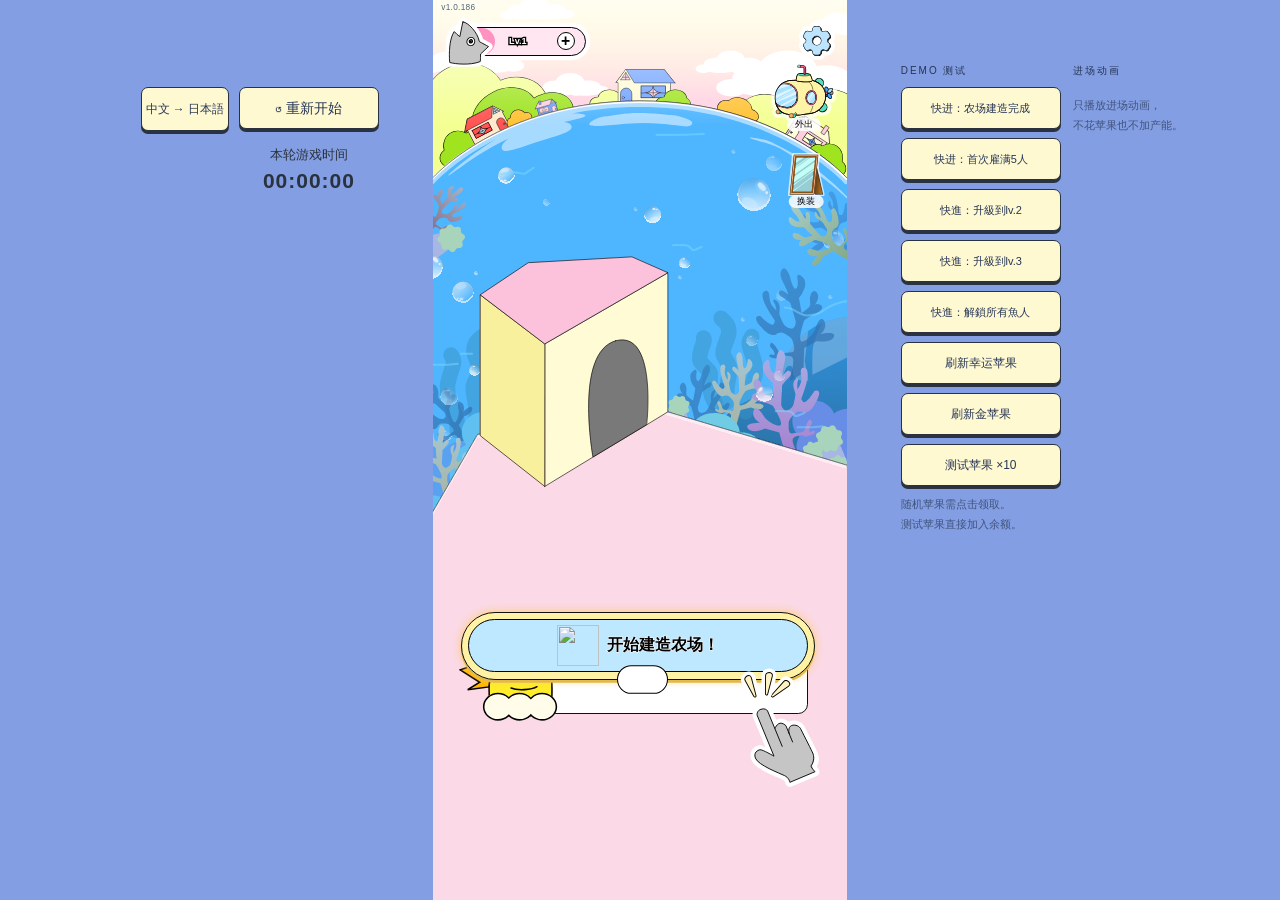
==== index.html @ 9ccfe028 "feat: publish farm tutorials and missions v1.0.186" ====
<!doctype html>
<html lang="zh-CN" class="game-booting"><head><meta charset="utf-8"><meta name="viewport" content="width=device-width,initial-scale=1,viewport-fit=cover"><title>APPLE WORKS · 苹果农场</title><link rel="icon" href="data:,"><style>.game-booting .phone,.game-booting .phone *,.game-booting .phone:before{transition:none!important}.game-booting .golden-art,.game-booting .gold-edge-glow,.game-booting .gold-waterfall,.game-booting .button-aura,.game-booting #specialGlow,.game-booting #goldRain,.game-booting #frenzyTimer{visibility:hidden!important}</style><link rel="stylesheet" href="style.css?v=1.0.186"><link rel="stylesheet" href="fonts/fonts.css?v=1.0.186"></head>
<body><main class="phone construction-phase"><object class="computer-factory-art computer-factory-scene" data-src="img/svg/level-three-scene.svg?v=1.0.186" type="image/svg+xml" aria-hidden="true" tabindex="-1"></object><object class="computer-factory-art computer-factory-conveyor" data-src="img/svg/level-three-conveyor.svg?v=1.0.186" type="image/svg+xml" aria-hidden="true" tabindex="-1"></object><object id="juiceFactoryScene" class="juice-factory-scene" data-src="img/svg/level-two-scene.svg?v=1.0.186" type="image/svg+xml" aria-hidden="true" tabindex="-1"></object><span class="game-version" aria-label="游戏版本1.0.186">v1.0.186</span>
<header><div id="farmUpgradeControls" class="nameplate">
  <button id="factoryEntry" class="level-pill" aria-label="升级农场" disabled>
    <img src="img/svg/level-one-fish.svg?v=1.0.186" alt="">
    <b id="factoryProgressLabel">Lv.1</b><span class="level-plus" aria-hidden="true">+</span>
  </button>
  <button id="quickFactoryUpgrade" class="quick-factory-upgrade" disabled hidden>
    <span>距离下一级</span><img src="img/svg/level-one-coin.svg?v=1.0.186" alt=""><b id="quickFactoryPrice"></b>
  </button>
</div><button class="settings placeholder" aria-label="设置，暂未开放"><img src="img/svg/level-one-settings.svg?v=1.0.186" alt=""></button></header>
<section class="balance"><span class="apple-mark"><img src="img/svg/apple.svg" alt="苹果"></span><strong id="balance">0</strong><span class="coin-balance" aria-label="金币余额"><img src="img/svg/level-one-coin.svg?v=1.0.186" alt="金币"><b id="coinBalance">0</b></span></section><div class="rate" aria-label="每秒生产量"><svg class="rate-ticket" viewBox="0 0 300 74" preserveAspectRatio="none" aria-hidden="true"><defs><clipPath id="rateTicketClip"><path d="M1 1H106Q118 19 130 1H299V70H130Q118 52 106 70H1Z"/></clipPath></defs><path d="M1 4H106Q118 22 130 4H299V73H130Q118 55 106 73H1Z" fill="#000"/><g clip-path="url(#rateTicketClip)"><path d="M0 0H300V71H0Z" fill="#fff"/><path d="M0 0H118V71H0Z" fill="#CBFF8D"/></g><path d="M1 1H106Q118 19 130 1H299V70H130Q118 52 106 70H1Z" fill="none" stroke="#000" stroke-width="1" vector-effect="non-scaling-stroke"/></svg><span class="rate-unit"><img src="img/svg/apple.svg" alt="苹果">/s</span><b id="rate">0</b><span id="rateMultiplier" class="rate-multiplier" hidden aria-label="产能乘以七">×7</span></div>
<button id="missionEntry" class="mission-entry" aria-label="查看任务" hidden><img src="img/svg/mission-icon.svg?v=1.0.186" alt=""><span id="missionDot" hidden></span></button>
<div id="missionPanel" class="mission-panel" role="dialog" aria-modal="true" aria-label="任务板" hidden>
 <img id="missionCloseTap" class="mission-close-tap" src="img/svg/sell-guide-tap.svg?v=1.0.186" alt="" hidden>
 <img class="mission-board-art" src="img/svg/mission-board.svg?v=1.0.186" alt="">
 <button id="closeMission" aria-label="关闭任务板">×</button>
 <article class="mission-task" id="missionTask">
  <img src="img/svg/mission-task-fish.svg?v=1.0.186" alt="">
  <div><b>雇用5名员工！</b><progress id="missionProgress" max="5" value="0"></progress><span id="missionCount">0/5</span></div>
  <button id="claimMission" disabled><img src="img/svg/level-one-coin.svg?v=1.0.186" alt=""><span>+100</span></button>
 </article>
</div>
<div class="factory-hud"><section id="recruitGoal" class="recruit-goal"><b class="recruit-goal-title">目标：招募5名鱼人</b><div class="factory-entry-track" role="progressbar" aria-label="鱼人招募进度" aria-valuemin="0" aria-valuemax="5" id="recruitGoalTrack"><span id="recruitGoalFill" class="recruit-goal-fill"></span><span id="recruitGoalLabel" class="recruit-goal-label">0/5</span></div><div id="recruitGoalActions" class="recruit-goal-actions" hidden><button id="goalNewFarm">达成目标了！</button></div></section></div><section class="stage" aria-label="苹果农场展示"><div class="factory-art" id="factoryArt"><object id="operatingFactoryArt" class="operating-factory-art" role="img" aria-label="苹果农场与传送带" data="img/svg/apple-bg1-1-empty.svg?v=1.0.186" type="image/svg+xml" tabindex="-1"></object><svg id="basketCue" class="basket-cue" viewBox="0 0 100 70" aria-hidden="true"><path d="M7 20 75 3 97 18 91 54 30 68 5 51Z"/><path d="m5 51 25 17 61-14M7 20l23 17 67-19M30 37l-0 31"/></svg><svg id="constructionScene" class="construction-factory-art" xmlns="http://www.w3.org/2000/svg" role="img" aria-label="逐步建造的苹果农场" width="383.14337158203125" height="369.9350891113281" viewBox="0 0 383.14337158203125 369.9350891113281"><!-- construction-base:start --><g data-build-step="0" data-figma-node="4990:580" class="build-base"><svg x="0" y="34.15673828125" preserveAspectRatio="none" overflow="visible" style="display: block;" width="383.143" height="335.921" viewBox="0 0 383.143 335.921" fill="none" xmlns="http://www.w3.org/2000/svg" xmlns:xlink="http://www.w3.org/1999/xlink"><g id="f000"><g id="Rectangle 81"><path d="M54.6213 81.7811L140.478 71.0685L383.143 103.439V335.921H0V151.258L54.6213 81.7811Z" fill="#FBD9E6"/><mask id="stroke0_0_300" fill="white"><path d="M54.6213 81.7811L140.478 71.0685L383.143 103.439V335.921H0V151.258L54.6213 81.7811Z"/></mask><path d="M0 151.258L54.6213 81.7811L140.478 71.0685L383.143 103.439" stroke-width="0.375992" stroke="black" mask="url(#stroke0_0_300)"/></g><g id="Vector 79"><use xlink:href="#stroke1_0_300" fill="#FDDBEB"/><use xlink:href="#stroke1_0_300" fill="#FFFBD5"/><path d="M84.2236 105.303V40.0144L140.582 7.43979V71.1554L130.956 77.0463L106.28 91.8829L84.2236 105.303Z" stroke-width="0.281994" stroke-linecap="round" stroke="black"/></g><g id="Vector 80"><use xlink:href="#stroke2_0_300" fill="#FA93AE"/><use xlink:href="#stroke2_0_300" fill="#F8F09D"/><path d="M84.2238 40.0514L54.6216 17.5316V82.0671L84.164 105.303L84.2238 40.0514Z" stroke-width="0.281994" stroke="black"/></g><path id="Vector 81" d="M76.6422 2.81173L54.6216 17.5314L84.1979 40.0176L140.634 7.41286L124.128 0.142674L76.6422 2.81173Z" fill="#FCC2DB" stroke-width="0.281994" stroke="black"/><path id="Vector 82" d="M116.698 38.5683C97.4719 43.7507 106.267 91.8471 106.267 91.8471L130.904 77.0202C130.904 77.0202 135.924 33.3859 116.698 38.5683Z" fill="#797979" stroke-width="0.281994" stroke-linecap="round" stroke="black"/></g><defs><path id="stroke1_0_300" d="M84.2236 40.0144V105.303L106.28 91.8829L130.956 77.0463L140.582 71.1554V7.43979L84.2236 40.0144Z"/><path id="stroke2_0_300" d="M54.6216 17.5316L84.2238 40.0514L84.164 105.303L54.6216 82.0671V17.5316Z"/></defs></svg></g><!-- construction-base:end --></svg><object id="goldenFactoryArt" class="golden-art" aria-hidden="true" data="img/svg/apple-bg1-1-gold-empty.svg?v=1.0.186" type="image/svg+xml" tabindex="-1"></object></div></section>
<div class="fish-character-shadow" aria-hidden="true"></div><div id="purchaseSpeech" class="purchase-speech" role="status" hidden><svg class="speech-outline" viewBox="0 0 410 85" preserveAspectRatio="none" aria-hidden="true"><path id="speechPath" d="M51 .5H389Q409.5 .5 409.5 21V64Q409.5 84.5 389 84.5H51Q30.5 84.5 30.5 64V39L.5 26L30.5 25V21Q30.5 .5 51 .5Z" fill="white" stroke="black" stroke-width="1" vector-effect="non-scaling-stroke" stroke-linejoin="round"/></svg><span class="speech-copy"><span id="speechMeasure" class="speech-measure" aria-hidden="true">哦，又来新人了。</span><span id="speechText" class="speech-text">哦，又来新人了。</span></span></div><div id="factoryStartupPrompt" class="purchase-speech" role="status" hidden><svg class="speech-outline" viewBox="0 0 410 85" preserveAspectRatio="none" aria-hidden="true"><path d="M51 .5H389Q409.5 .5 409.5 21V64Q409.5 84.5 389 84.5H51Q30.5 84.5 30.5 64V39L.5 26L30.5 25V21Q30.5 .5 51 .5Z" fill="white" stroke="black" stroke-width="1" vector-effect="non-scaling-stroke" stroke-linejoin="round"/></svg><span class="speech-text"><span id="factoryStartupHint">手动点击生产按钮 5 次，启动机器！</span><br><strong id="factoryStartupProgress">0/5</strong></span></div><iframe class="fish-character" src="about:blank" title="奶鱼角色，可拖动头部、身体和四肢" scrolling="no"></iframe>
<section id="wardrobeView" class="wardrobe-view" aria-label="衣橱" hidden><button id="wardrobeBack" class="wardrobe-back"><svg viewBox="0 0 32 26" aria-hidden="true"><path d="M13 3L3 11L13 19M4 11H21Q29 11 29 18Q29 24 21 24H17" fill="none" stroke="currentColor" stroke-width="3" stroke-linecap="round" stroke-linejoin="round"/></svg><span>返回农场</span></button><div class="wardrobe-side-actions"><button id="wardrobeGacha" class="wardrobe-side wardrobe-gacha"><img src="img/svg/capsule.svg" alt="扭蛋机"><span class="action-caption">扭蛋</span></button><button id="wardrobeOutdoor" class="wardrobe-side wardrobe-outdoor outdoor-button" aria-label="外出，暂未开放"><img src="img/svg/outdoor.svg?v=sub95" alt="外出"><span class="action-caption">外出</span></button></div><section class="wardrobe-inventory" aria-labelledby="wardrobeTitle"><div class="wardrobe-toolbar"><h2 id="wardrobeTitle"><svg viewBox="0 0 36 34" aria-hidden="true"><path d="M11 2L16 4H20L25 2L34 10L29 18L25 15V32H11V15L7 18L2 10Z" fill="#ffbe62" stroke="#000" stroke-width="1" stroke-linejoin="round"/></svg><span>衣橱</span></h2><div class="wardrobe-tabs" role="group" aria-label="服装类型"><button id="clearWardrobe">清除所有服装</button><span class="wardrobe-tab-divider" aria-hidden="true"></span><button data-wardrobe-mode="single" aria-pressed="true">单品</button><button data-wardrobe-mode="suit" aria-pressed="false">套装</button></div></div><div class="wardrobe-legend"><span><i class="wearing-key"></i>已穿着 <i class="selected-key"></i>选中</span></div><div id="wardrobeScroll" class="wardrobe-scroll" tabindex="0" aria-label="服装栏，可上下滚动"><div id="wardrobeSlots" class="wardrobe-slots"></div></div></section></section><section class="actions"><button id="openGacha" class="box capsule" aria-label="衣柜换装"><img src="img/svg/level-one-mirror.svg?v=1.0.186" alt="衣柜换装"><span class="action-caption">换装</span></button><button id="produce" class="produce" aria-label="生产苹果"><span class="produce-visual" aria-hidden="true"><img src="img/svg/grow-apple-button.svg?v=1.0.186" alt=""></span><small id="clickValue" hidden>每次 +1</small></button><button id="sellCrate" class="sell-crate" disabled aria-label="卖出苹果箱"><span class="sell-crate-visual" aria-hidden="true" data-apple-src="img/svg/sell-apple-boxes-button.svg?v=1.0.186" data-juice-src="img/svg/sell-apple-juice-boxes-button.svg?v=1.0.186" data-laptop-src="img/svg/sell-apple-laptop-button.svg?v=1.0.186"><img src="img/svg/sell-apple-boxes-button.svg?v=1.0.186" alt=""></span><small id="crateProgress" class="sell-crate-progress">0箱＝0/30</small><span class="sell-crate-reward" id="sellCrateReward"><b id="crateReward">+0</b></span><span class="sell-crate-cta" aria-hidden="true" data-apple-src="img/svg/sell-apple-boxes-cta.svg?v=1.0.186" data-juice-src="img/svg/sell-apple-juice-boxes-cta.svg?v=1.0.186" data-laptop-src="img/svg/sell-apple-laptop-cta.svg?v=1.0.186"><img src="img/svg/sell-apple-boxes-cta.svg?v=1.0.186" alt=""></span></button><div class="capsule-wrap wardrobe-entry"><button id="openShop" class="capsule outdoor-button" aria-label="外出，暂未开放"><img src="img/svg/level-one-submarine.svg?v=1.0.186" alt="外出"><span class="action-caption">外出</span><span id="vendingDot" hidden></span></button></div></section>
<div id="growGuideShade" class="grow-guide-shade" aria-hidden="true" hidden></div>
<div id="growGuide" class="grow-guide" hidden>
 <img class="grow-guide-tap" src="img/svg/build-guide-tap.svg?v=1.0.186" alt="">
 <img class="hire-guide-tap" src="img/svg/sell-guide-tap.svg?v=1.0.186" alt="">
 <img class="sell-guide-tap" src="img/svg/sell-guide-tap.svg?v=1.0.186" alt="">
 <div class="grow-guide-dialogue" role="status">
  <img src="img/svg/build-guide-fish.svg?v=1.0.186" alt="">
  <span id="growGuideText" data-translated></span>
 </div>
</div>
<div class="build-guide-shade" aria-hidden="true"></div>
<section id="constructionPanel" class="construction-panel" aria-label="建造农场">
 <div class="build-guide-dialogue" role="status">
  <img src="img/svg/build-guide-fish.svg?v=1.0.186" alt="">
  <span id="buildGuideText"></span>
 </div>
 <button id="buildFactory" class="build-factory"><img src="img/svg/setting.svg" alt=""><span id="buildFactoryLabel">开始建造农场！</span></button>
 <span id="buildGuideRemaining" class="build-guide-remaining" aria-hidden="true"></span>
 <img class="build-guide-tap" src="img/svg/build-guide-tap.svg?v=1.0.186" alt="">
</section><section class="building-shop"><div class="shop-head"><h1 aria-label="鱼人募集"><b>招募板</b></h1></div><div id="buildings" class="building-list"></div></section>
<div class="frenzy-timer" id="frenzyTimer" hidden><div class="frenzy-timer-label"><b>黄金狂热 ×7</b><span id="frenzyCountdown"></span></div><progress id="frenzyProgress" max="20" value="0" aria-label="黄金狂热剩余时间"></progress></div><div class="gold-waterfall" aria-hidden="true"><svg class="gold-wave" viewBox="0 0 400 180" preserveAspectRatio="none" aria-hidden="true"><defs><linearGradient id="waterGold" x1="0" y1="0" x2="0" y2="1"><stop stop-color="#FCF043" stop-opacity=".8"/><stop offset=".25" stop-color="#ffe62e" stop-opacity=".45"/><stop offset="1" stop-color="#fff36b" stop-opacity="0"/></linearGradient></defs><path d="M0 22Q50 -12 100 22T200 22T300 22T400 22V180H0Z" fill="url(#waterGold)"/><path d="M0 22Q50 -12 100 22T200 22T300 22T400 22" fill="none" stroke="#FCF043" stroke-width="3"/></svg><svg class="gold-wave" viewBox="0 0 400 180" preserveAspectRatio="none" aria-hidden="true"><defs><linearGradient id="waterGold2" x1="0" y1="0" x2="0" y2="1"><stop stop-color="#FCF043" stop-opacity=".8"/><stop offset=".25" stop-color="#ffe62e" stop-opacity=".45"/><stop offset="1" stop-color="#fff36b" stop-opacity="0"/></linearGradient></defs><path d="M0 22Q50 -12 100 22T200 22T300 22T400 22V180H0Z" fill="url(#waterGold2)"/><path d="M0 22Q50 -12 100 22T200 22T300 22T400 22" fill="none" stroke="#FCF043" stroke-width="3"/></svg><svg class="gold-wave" viewBox="0 0 400 180" preserveAspectRatio="none" aria-hidden="true"><defs><linearGradient id="waterGold3" x1="0" y1="0" x2="0" y2="1"><stop stop-color="#FCF043" stop-opacity=".8"/><stop offset=".25" stop-color="#ffe62e" stop-opacity=".45"/><stop offset="1" stop-color="#fff36b" stop-opacity="0"/></linearGradient></defs><path d="M0 22Q50 -12 100 22T200 22T300 22T400 22V180H0Z" fill="url(#waterGold3)"/><path d="M0 22Q50 -12 100 22T200 22T300 22T400 22" fill="none" stroke="#FCF043" stroke-width="3"/></svg></div><div id="goldRain" class="gold-rain" aria-hidden="true"></div><div class="button-aura" aria-hidden="true"></div><div class="gold-edge-glow" aria-hidden="true"></div><div id="specialGlow" class="special-glow" hidden aria-hidden="true"></div><div id="specialLayer" class="special-layer"></div><div id="buildingCard" class="building-card" role="dialog" aria-label="鱼人介绍" hidden><div class="card-head"><b id="cardName"></b><span class="card-price"><i id="cardBulk">x1</i><img src="img/svg/coin.svg" alt="金币"><span id="cardPrice"></span></span></div><p id="cardDesc" class="card-desc"></p><hr><p id="cardPer" class="card-line"></p><p id="cardOwned" class="card-line"></p><p id="cardTotal" class="card-line"></p><button id="cardBuy" class="card-buy">招募</button></div><div id="shopShade" class="shop-shade" hidden aria-hidden="true"></div><button id="openingDialogue" class="opening-dialogue" type="button" hidden>
  <img src="img/svg/opening-dialogue.svg?v=1.0.186" alt="">
  <img src="img/svg/opening-dialogue-highlight.svg?v=1.0.186" alt="" hidden>
  <span id="openingDialogueText">好嘞！</span>
 </button></main><aside class="debug-reset" aria-label="测试重置"><button id="languageSwitch" aria-label="切换语言">中文 → 日本語</button><button id="restart">↺ 重新开始</button><div class="play-time"><span>本轮游戏时间</span><strong id="playTime">00:00:00</strong><div class="level-times" id="milestoneTimes" hidden><span id="constructionTimeRow" hidden><i>农场建造完成</i><b id="constructionTime"></b></span><span id="fiveEmployeesTimeRow" hidden><i>首次雇满5人</i><b id="fiveEmployeesTime"></b></span><span id="firstFarmUpgradeTimeRow" hidden><i>首次农场升级</i><b id="firstFarmUpgradeTime"></b></span></div></div></aside><aside class="debug-events" aria-label="游戏测试"><div class="demo-column"><small>DEMO 测试</small><button id="testBuildComplete">快进：农场建造完成</button><button id="testFiveEmployees">快进：首次雇满5人</button><button id="testFarmLevelTwo">快進：升級到lv.2</button><button id="testFarmLevelThree">快進：升級到lv.3</button><button id="testUnlockAllRecruits">快進：解鎖所有魚人</button><button id="testLucky">刷新幸运苹果</button><button id="testGolden">刷新金苹果</button><button id="testApples" title="测试用：余额至少补到100万，之后每次乘10；同步计入累计产量">测试苹果 ×10</button><p>随机苹果需点击领取。<br>测试苹果直接加入余额。</p></div><div class="demo-column"><small>进场动画</small><div id="spawnGrid" class="spawn-grid"></div><p>只播放进场动画，<br>不花苹果也不加产能。</p></div></aside><dialog id="constructionCompleteDialog" class="construction-complete-dialog" aria-labelledby="constructionCompleteTitle"><h2 id="constructionCompleteTitle">农场建成啦！</h2><p>招募员工，让苹果农场发展壮大</p><div class="construction-complete-tip">拥有至少 <strong>5名员工</strong> 后<br>就能放心去建新农场</div><button id="beginOperation">开始经营</button></dialog><dialog id="newFarmDialog" class="new-farm-dialog" aria-labelledby="newFarmTitle"><button id="closeNewFarm" class="new-farm-close" aria-label="关闭">×</button><h2 id="newFarmTitle">开设新农场</h2><p id="recruitGoalIntro" hidden>你已招满5名鱼人！接下来可以开设新农场，或升级这座农场。</p><p>换一座农场，体验新的经营方式。这里的鱼人会继续工作，当前农场常态秒产的10%将带到下一座农场。</p><div class="farm-inheritance"><div><span>当前常态秒产</span><b id="farmCurrentCps"></b></div><div><span>下一农场继承10%</span><b id="farmInheritedCps"></b></div></div><p id="newFarmContinueHint">也可以继续经营：招募更多员工、升级农场，提高每秒产量。</p><p id="newFarmEntryHint">等农场发展壮大后，随时都能从右上角的升级农场界面开设新农场。</p><div class="new-farm-actions"><button id="confirmNewFarm">开设新农场</button><button id="goalContinue">继续经营</button></div><p id="goalUnavailable" hidden role="status">此功能还未开放</p></dialog><dialog id="factoryUpgradeDialog" class="fish-upgrade-dialog factory-upgrade-dialog" aria-labelledby="factoryStageTitle"><button id="closeFactoryUpgrade" class="upgrade-close" aria-label="关闭农场升级">×</button><h2 id="factoryStageTitle"></h2><p id="factoryMilestone" role="status" hidden></p><p id="factoryStageCount"></p><div class="farm-dialog-level" id="factoryStageProgress">lv.1</div><section id="factoryNext"><h3 id="factoryNextName"></h3><p class="upgrade-caption">本次升级效果</p><div id="factoryNextEffect"></div><p class="upgrade-caption">升级价格</p><div class="upgrade-price"><img src="img/svg/coin.svg" alt="金币"><b id="factoryNextPrice"></b></div><button id="confirmFactoryUpgrade">升级</button><p id="factoryNextHint"></p></section><p id="missionUpgradeHint" class="mission-upgrade-hint" data-translated></p><p id="factoryComplete" hidden>农场已完成全部升级！</p><button id="openNewFactory" hidden>开设新农场</button><p id="newFactoryNotice" role="status" hidden>此功能还未开放</p></dialog><dialog id="shopDialog" class="vending-dialog" aria-label="自动贩卖机"><section class="vending-machine"><header class="vending-header"><button id="viewItems" class="view-items" aria-disabled="true">查看道具 <span id="itemCount">0</span></button><button id="closeShop" class="vending-close" aria-label="关闭自动贩卖机"><span></span></button></header><div class="vending-interior"><div class="vending-shelves" aria-hidden="true"><div></div><div></div><div></div></div><div id="upgrades" class="vending-grid"></div><p id="emptyShop" class="vending-empty" hidden>暂无可升级道具。</p><div class="vending-outlet" aria-hidden="true"></div><div class="vending-slot" aria-hidden="true"></div><section id="itemDetail" class="item-detail" hidden aria-live="polite"><div class="item-detail-head"><b id="itemName"></b><span class="item-detail-price"><img src="img/svg/coin.svg" alt="金币"><span id="itemPrice"></span></span></div><p id="itemDescription"></p><button id="buyItem">购买</button></section></div><i class="vending-foot left" aria-hidden="true"></i><i class="vending-foot right" aria-hidden="true"></i></section></dialog><dialog id="catalogDialog" class="catalog-dialog" aria-label="道具一览"><div class="catalog-head"><div><h2>道具一览</h2><p class="catalog-count">共 <b id="catalogTotal">0</b> 件道具 · 已拥有 <b id="catalogOwned">0</b></p></div><button id="closeCatalog" class="catalog-close" aria-label="关闭道具一览">×</button></div><p class="catalog-note">按价格从低到高排列，这里只做展示，不能购买。</p><div id="catalogGrid" class="catalog-grid"></div><section id="catalogDetail" class="catalog-detail" hidden aria-live="polite"><div class="catalog-detail-head"><b id="catalogName"></b><span id="catalogStatus" class="catalog-status"></span><span class="catalog-detail-price"><img src="img/svg/coin.svg" alt="金币"><span id="catalogPrice"></span></span></div><p id="catalogDescription"></p><p id="catalogUnlock" class="catalog-unlock"></p></section></dialog><div id="toast" role="status"></div><div id="frenzyGlowLayer" aria-hidden="true"></div><div id="fx" aria-hidden="true"></div><canvas width="1" height="1" hidden></canvas><script src="i18n.js?v=1.0.186"></script><script src="character/embed-bundle.js?v=1.0.186"></script><script src="upgrades.js?v=1.0.186"></script><script src="wardrobe-data.js?v=1.0.186"></script><script src="factory-build-data.js?v=1.0.186"></script><script src="game.js?v=1.0.186"></script></body></html>
---- style.css ----
*{box-sizing:border-box}body{margin:0;background:#555b61;color:#20242a;font:14px 'Trebuchet MS',system-ui,sans-serif}button{font:inherit;color:inherit;cursor:pointer;touch-action:manipulation;-webkit-tap-highlight-color:transparent}button:focus-visible{outline:3px solid #8755be;outline-offset:3px}button:disabled{cursor:default;opacity:.5}[hidden]{display:none!important}.phone{max-width:480px;min-height:100dvh;margin:auto;overflow:hidden;background:#a7ddf7;display:flex;flex-direction:column;position:relative}header{display:flex;gap:10px;align-items:center;padding:24px 22px 18px}.rank,.nameplate{border:1.5px solid;border-radius:15px;background:#fff;box-shadow:0 3px #20242a;height:39px;display:flex;align-items:center;overflow:hidden}.rank{padding:0;width:87px;flex-shrink:0}.rank span{padding:6px 9px;font-size:23px;background:#ffb1e8;color:#307f45}.rank b{flex:1;font-size:23px}.nameplate{flex:1;gap:10px;padding:0 12px;font-size:11px;white-space:nowrap}.nameplate b{font-size:15px}.nameplate i{height:16px;border-left:1px solid #8ab6e7}.nameplate small{color:#598bc7;margin-left:auto;font-size:19px}.settings{border:0;background:none;padding:0;font-size:35px;line-height:1}.balance{margin:0 23px;min-height:50px;display:flex;align-items:center;border:1.5px solid;border-radius:21px;background:#fff;box-shadow:0 4px #20242a;position:relative}.apple-mark{display:grid;place-items:center;position:absolute;left:-2px;top:-3px;width:51px;height:54px;border:1.5px solid;border-radius:16px;background:#fff49b;color:#d95055;font-size:38px;transform:rotate(-4deg)}.balance strong{padding:4px 14px 4px 58px;text-align:center;width:100%;font-size:28px;font-variant-numeric:tabular-nums}.rate{text-align:right;margin:12px 24px 0;font-size:11px}.stage{position:relative;min-height:240px;flex:1;display:flex;align-items:center;justify-content:center;background:linear-gradient(160deg,transparent 69%,#f9dbe7 69%)}.factory-art{width:83%;max-width:360px;position:relative}.factory-art svg{display:block;width:100%}.art-label{position:absolute;bottom:4px;left:45%;font-size:8px;letter-spacing:2px;color:#6c6970}.art-label i{color:#c299ae}.actions{display:flex;align-items:center;justify-content:space-between;gap:14px;padding:25px 22px 30px;background:#f9dbe7;min-height:145px}.box,.capsule{border:0;background:none;padding:0;display:flex;flex-direction:column;align-items:center;gap:5px}.box{width:48px}.box svg{width:43px}.box span,.capsule span{font-size:9px;white-space:nowrap}.capsule-wrap{position:relative;width:55px;flex-shrink:0}.capsule{width:100%}.capsule svg{width:54px}.produce{flex:1;position:relative;border:2px solid;border-radius:60px;background:#fff477;box-shadow:0 5px #20242a;min-width:0;height:88px;display:flex;justify-content:center;align-items:center;gap:9px;user-select:none;-webkit-user-select:none}.produce:before{content:'';position:absolute;inset:6px;border:1px solid;border-radius:50px;pointer-events:none}.produce strong{font-size:29px;letter-spacing:2px}.hand{font-size:40px;line-height:1}.produce small{position:absolute;bottom:12px;right:26px;font-size:9px}.produce:active{transform:translateY(4px);box-shadow:0 1px #20242a}.offer{position:absolute;bottom:calc(100% + 15px);right:-5px;min-width:100px;max-width:150px;background:#fff;border:1.5px solid;border-radius:10px;padding:9px;font-size:10px;z-index:2;box-shadow:0 3px #20242a14}.offer:after{content:'';position:absolute;bottom:-7px;right:25px;width:11px;height:11px;background:#fff;border-right:1.5px solid;border-bottom:1.5px solid;transform:rotate(45deg)}.offer b{display:block;color:#447d28;font-size:13px;margin-top:5px}.building-shop{background:#86d0f4;border-top:1.5px solid;border-radius:13px 13px 0 0;padding:15px 0 8px}.shop-head{display:flex;align-items:center;justify-content:space-between;gap:10px;padding:0 20px 12px}h1{font-size:13px;font-weight:500;border:1.5px solid;border-radius:20px;box-shadow:0 2px #20242a;background:#e2ffff;width:145px;margin:0;padding:4px 12px}h1 span{margin-right:19px}.building-list{display:flex;gap:13px;overflow-x:auto;padding:3px 20px 10px;scrollbar-width:thin}.building{flex:0 0 98px;background:none;border:0;padding:0;text-align:center;opacity:1!important}.tile{border:1.5px solid;border-radius:8px;background:#c9c9e6;height:100px;padding:9px;position:relative;box-shadow:inset 0 0 0 3px #ffffff66,0 3px #20242a;display:flex;flex-direction:column;justify-content:center;align-items:center}.building.affordable .tile{background:#ceff89}.tile .owned{position:absolute;right:7px;top:4px;font-size:20px;font-weight:bold;color:#fff;-webkit-text-stroke:.7px #20242a}.tile .icon{font-size:28px;margin-top:10px}.tile .label{font-size:11px;font-weight:bold;margin-top:3px}.building.locked .tile{background:#3d414c;color:#b3b5bf}.building .cost{display:block;font-size:11px;font-weight:bold;margin-top:8px}.building .gain{display:block;font-size:8px;margin-top:3px;color:#405566}.building.affordable .cost{color:#315e16}.shop-foot{display:flex;align-items:center;justify-content:space-between;margin:0 20px;font-size:9px;color:#42667a}.shop-foot button{border:0;background:none;font-size:9px;color:inherit;padding:6px}dialog{padding:23px;border:1.5px solid;border-radius:20px;background:#fffdf7;width:calc(100% - 28px);max-width:440px;max-height:87dvh;color:#20242a}dialog::backdrop{background:#1a283b88;backdrop-filter:blur(3px)}.modal-head{display:flex;justify-content:space-between;align-items:center}.modal-head small{font-size:9px;letter-spacing:2px;color:#777}.modal-head h2{font-size:23px;margin:5px 0}.modal-head button{font-size:27px;border:0;background:none}.modal-wallet{background:#e3f4fc;padding:10px 12px;border-radius:7px;margin:15px 0;font-size:12px}h3{font-size:15px;margin:20px 0 10px}h3 span{font-size:10px;font-weight:normal;color:#777;margin-left:8px}.upgrade{display:flex;gap:10px;align-items:center;padding:12px 0;border-bottom:1px solid #dedbd4}.upgrade .up-icon{font-size:22px;background:#fff1ac;border:1px solid;border-radius:7px;padding:8px}.upgrade .up-copy{flex:1}.upgrade b{font-size:12px}.upgrade small{display:block;font-size:10px;color:#777;line-height:1.6;margin-top:3px}.upgrade button,#draw{border:1px solid;border-radius:7px;background:#d6f2a9;padding:10px;font-size:11px;white-space:nowrap}.empty{color:#777;font-size:12px;line-height:1.8;padding:10px 0}.gacha{border-top:2px dashed #d6ccd0;margin-top:23px}.gacha p{font-size:11px;color:#777;line-height:1.7}.prizes{display:flex;gap:8px;margin:15px 0}.prize{flex:1;border:1px solid;border-radius:9px;text-align:center;padding:12px 4px;font-size:10px}.prize strong{display:block;font-size:23px;margin-bottom:6px}#draw{width:100%;background:#f3c7e1;font-weight:bold}#drawResult{text-align:center;min-height:18px}#toast{position:fixed;bottom:22px;left:50%;transform:translateX(-50%);background:#222d;color:#fff;padding:10px 18px;border-radius:12px;z-index:50;font-size:12px;pointer-events:none;opacity:0;transition:opacity .2s;max-width:90vw}#toast.show{opacity:1}#fx{position:fixed;inset:0;pointer-events:none;z-index:10;overflow:hidden}.float{position:absolute;font-size:23px;font-weight:bold;color:#527c2b;text-shadow:0 2px #fff;animation:rise .7s ease-out forwards}.factory-art.bump{animation:bump .18s}.running .belt-apple{animation:belt 1s ease-in-out infinite alternate}@keyframes rise{to{transform:translateY(-65px);opacity:0}}@keyframes bump{50%{transform:translateY(-4px)}}@keyframes belt{to{transform:translate(4px,1px)}}@media(min-height:850px){.stage{min-height:330px}.actions{padding-top:35px;padding-bottom:35px}}@media(max-width:360px){header{padding-left:14px;padding-right:14px;gap:7px}.nameplate{padding:0 8px;gap:6px}.nameplate small{display:none}.actions{gap:9px;padding-left:17px;padding-right:17px}.shop-head{padding-left:15px;padding-right:15px}.produce strong{font-size:25px}.rank{width:72px}}@media(prefers-reduced-motion:reduce){*,*:before{animation:none!important;transition:none!important}}
@media(max-height:740px){header{padding-top:16px;padding-bottom:13px}.stage{min-height:150px}.factory-art{width:65%;max-width:260px}.actions{min-height:116px;padding-top:12px;padding-bottom:20px}.produce{height:75px}.building-shop{padding-top:10px}.tile{height:86px}.shop-head{padding-bottom:8px}.building-list{padding-bottom:7px}.building .gain{font-size:8px}.rate{margin-top:9px}}
/* Reference-art layout: shared responsive coordinates on the supplied 402 × 874 frame. */
body{background:#565656;font-family:Arial,'Microsoft Yahei',sans-serif;color:#000}.phone{width:100%;max-width:500px;min-height:0;aspect-ratio:932/1772;display:block;background:#a2daf9;isolation:isolate;container-type:inline-size}header{position:absolute;z-index:2;top:6.7%;left:6%;right:6.3%;padding:0;gap:2.2cqw;height:8.1cqw}.rank,.nameplate{height:100%;box-shadow:0 .55cqw #000;border: .2cqw solid #000;border-radius:3cqw}.rank{width:22.5cqw;flex-shrink:0}.rank span{width:9.4cqw;height:100%;padding:0;display:grid;place-items:center;background:#ffabef}.rank svg{width:5.6cqw;height:5.4cqw}.rank b{font-size:5.4cqw;color:#000}.nameplate{gap:2.4cqw;padding:0 3.6cqw;font-size:2.65cqw}.nameplate b{font-size:3.5cqw}.nameplate i{height:3cqw;border-color:#a0c1fa}.nameplate small{display:block;font-size:4cqw;line-height:1}.settings{flex:0 0 7.7cqw;width:7.7cqw;height:7.7cqw;margin-left:.3cqw}.settings img{width:100%;height:100%}.balance{position:absolute;z-index:2;top:13.2%;left:13.3%;right:6.3%;margin:0;height:9.6cqw;min-height:0;border:.2cqw solid #000;border-radius:4cqw;box-shadow:0 .65cqw #000}.balance:before{content:'';position:absolute;inset:1.2cqw;border:.2cqw solid #000;border-radius:3.2cqw;pointer-events:none}.balance strong{font-size:4.6cqw;padding:0 4cqw 0 7cqw;line-height:1;font-weight:700}.apple-mark{left:-7.4cqw;top:-.6cqw;width:10.5cqw;height:10.6cqw;border:.2cqw solid #000;border-radius:3cqw;box-shadow:0 .5cqw #000;background:#fff59e;transform:none}.apple-mark:after{content:'';position:absolute;top:1cqw;left:1.1cqw;width:1.1cqw;height:2cqw;transform:rotate(40deg);background:#fff;border-radius:50%}.apple-mark img{width:7.5cqw;height:7cqw}.rate{position:absolute;top:19.65%;right:6.5%;margin:0;font-size:2.25cqw;color:#000;z-index:2;font-weight:500}.rate b{font-weight:500}.stage{position:absolute;inset:20.9% 0 19.5%;min-height:0;background:none;display:block;overflow:hidden;z-index:-1}.factory-art{position:absolute;width:200%;max-width:none;left:-20%;top:0;height:auto}.factory-art object{display:block;width:100%;aspect-ratio:384/371;pointer-events:none}.actions{position:absolute;top:65.9%;left:4%;right:5.3%;height:11.6%;min-height:0;padding:0;background:none;gap:1.4cqw;align-items:center}.box{flex:0 0 18.5cqw;width:18.5cqw}.box img{width:100%;display:block}.produce{flex:1;height:auto;border:0;border-radius:0;background:none;box-shadow:none;padding:0;min-width:0}.produce:before{display:none}.produce img{display:block;width:100%}.produce:active{transform:translateY(.5cqw);box-shadow:none}.capsule-wrap{flex:0 0 16.2cqw;width:16.2cqw}.capsule{width:100%}.capsule img{width:100%;display:block}.offer{bottom:calc(100% + 3cqw);right:-1.5cqw;min-width:16cqw;width:16cqw;max-width:none;min-height:16cqw;border:.2cqw solid #000;border-radius:1.7cqw;padding:2cqw 1cqw;font-size:2.3cqw;display:flex;flex-direction:column;justify-content:center;box-shadow:none}.offer b{font-size:2.8cqw;margin-top:2cqw;color:#b9f269;-webkit-text-stroke:.07cqw #000;paint-order:stroke fill}.offer:after{width:2cqw;height:2cqw;bottom:-1.2cqw;right:7cqw;border-width:.2cqw}.building-shop{position:absolute;left:0;right:0;top:80.5%;bottom:0;background:#89d3fb;border-top:.2cqw solid #000;border-radius:2cqw 2cqw 0 0;padding:2cqw 0 0}.shop-head{padding:0 2.8cqw 2.2cqw;gap:2cqw;height:7.6cqw;align-items:center}h1{position:relative;width:41cqw;height:5.5cqw;font-size:3cqw;text-align:center;border:.2cqw solid #000;border-radius:4cqw;padding:.6cqw 0;background:#deffff;box-shadow:0 .5cqw #000;flex-shrink:0}h1>span{position:absolute;width:6.5cqw;height:6.5cqw;left:0;top:-.7cqw;border:.2cqw solid #000;border-radius:50%;background:#deffff;display:grid;place-items:center;margin:0;box-shadow:0 .4cqw #000}h1 svg{width:4.3cqw;height:4.3cqw;fill:none;stroke:#000;stroke-width:1.2;stroke-linecap:round;stroke-linejoin:round}.building-list{gap:3.8cqw;padding:.8cqw 4.6cqw 1.3cqw;scrollbar-width:none}.building-list::-webkit-scrollbar{display:none}.building{flex:0 0 17.8cqw;width:17.8cqw}.tile{height:17.8cqw;padding:1cqw;border:.2cqw solid #000;border-radius:1.3cqw;box-shadow:none;background:#cdcee9}.tile:before{content:'';position:absolute;inset:.65cqw;border:.15cqw solid #000;border-radius:.8cqw;pointer-events:none}.building.affordable .tile{background:#d1ff81}.tile .owned{top:1cqw;right:1.7cqw;font-size:4.5cqw;line-height:1;font-weight:800;color:white;-webkit-text-stroke:.13cqw #000;paint-order:stroke fill}.tile .icon{font-size:3.6cqw;margin-top:3cqw;line-height:1.2}.tile .label{font-size:2.2cqw;margin-top:2cqw;font-weight:700}.building.locked .tile{background:#cdcee9;color:#626262}.building.locked .tile:before{background:#000;z-index:0}.building.locked .icon,.building.locked .label{z-index:1}.building.locked .icon{font-size:9cqw;font-weight:bold;margin-top:0;line-height:.9}.building.locked .label{margin-top:1.2cqw}.building .cost{font-size:2.5cqw;margin-top:1.5cqw;color:#fff;-webkit-text-stroke:.1cqw #000;paint-order:stroke fill;white-space:nowrap;display:flex;align-items:center;justify-content:center;gap:.5cqw}.building.affordable .cost{color:#caff89}.cost img{width:2.8cqw;height:2.5cqw}.cost .quantity{font-size:1.15cqw;color:#000;-webkit-text-stroke:0;border:.1cqw solid #66878d;border-radius:.2cqw;background:#e6ffff;padding:0 .45cqw;margin-right:.2cqw}.building .gain{display:none}.shop-foot{margin:.3cqw 4.8cqw 0;font-size:1.5cqw}.shop-foot button{font-size:1.5cqw;padding:.2cqw}.factory-art.bump{animation:none}.running .belt-apple{animation:none}
.phone{min-height:100dvh}
/* Fit the complete reference composition inside the visible window. */
html,body{width:100%;height:100%;overflow:hidden;background:#839EE2}
body{display:flex;justify-content:center;align-items:center}
.phone{flex:none;width:min(100vw,46.0dvh,500px);max-width:none;height:auto;min-height:0;aspect-ratio:402/874;max-height:100dvh}
img{-webkit-user-drag:none;user-select:none;-webkit-user-select:none}
.stage,.factory-art{user-select:none;-webkit-user-select:none;-webkit-touch-callout:none}
/* Rapid clicks intentionally retain independent overlapping feedback. */
html,body,body *{user-select:none;-webkit-user-select:none;-webkit-touch-callout:none}
.click-number{position:absolute;transform:translate(-50%,-50%);font-weight:900;color:#fff;line-height:1;white-space:nowrap;z-index:2;text-shadow:0 2px 2px #0008,1px 0 #0004,-1px 0 #0004;animation:click-rise 1.05s linear forwards}
.click-apple{position:absolute;z-index:1;animation:apple-side 1s linear forwards;will-change:transform}
.click-apple img{display:block;width:100%;height:auto;animation:apple-fall 1s ease-in forwards}
@keyframes click-rise{0%{opacity:1;transform:translate(-50%,-50%)}65%{opacity:1}100%{opacity:0;transform:translate(-50%,calc(-50% - 90px))}}
@keyframes apple-side{to{transform:translateX(var(--travel))}}
@keyframes apple-fall{0%{transform:translateY(0) rotate(0);opacity:1}24%{transform:translateY(-45px) rotate(70deg);opacity:1}75%{opacity:1}100%{transform:translateY(var(--fall)) rotate(var(--spin));opacity:0}}
.fish-character{position:absolute;left:-5%;top:39%;width:40%;height:25%;border:0;background:transparent;z-index:1;touch-action:none}
/* Explicit height also gives embedded character frames a resolved containing block. */
.phone{height:auto}
header{top:3%}.balance{top:9.5%}.rate{top:16%}.stage{top:17.2%}
.fish-character{display:block;visibility:visible;opacity:1;left:-4%;top:39%;width:40%;height:25%;min-height:1px}
@media(max-width:768px) and (orientation:portrait){
 html,body{background:#a2daf9}
 .phone{width:min(100vw,46.0dvh,500px);height:auto;max-height:100dvh;aspect-ratio:402/874;margin:auto}
}
@media(max-width:768px) and (orientation:portrait){
 .shop-foot{position:absolute;left:4.8cqw;right:4.8cqw;bottom:.8cqw;margin:0}
 .building-list{padding-top:0;padding-bottom:0}
}

/* Extra transparent room below the resting character, without moving its pose. */
.fish-character{height:40%}
.actions{z-index:2}
.click-number{animation-timing-function:cubic-bezier(.45,.05,.8,.6)}
@keyframes click-rise{0%{opacity:1;transform:translate(-50%,-50%)}80%{opacity:1}100%{opacity:0;transform:translate(-50%,calc(-50% - var(--rise-distance,160px)))}}

/* Continuous acceleration from the original initial speed, with no midpoint switch. */
.click-number{animation-timing-function:var(--rise-ease,linear)}
@keyframes click-rise{
 0%{opacity:1;transform:translate(-50%,-50%)}
 80%{opacity:1}
 100%{opacity:0;transform:translate(-50%,calc(-50% - var(--rise-distance,195px)))}
}
/* One outline weight for editable interface surfaces; keep strokes inside their boxes. */
.phone{--ui-stroke:.45cqw;--ui-shadow:.65cqw;background:#f9dbe7}
.rank,.nameplate,.balance,.apple-mark,h1,h1>span,.tile,.offer{border-width:var(--ui-stroke);border-color:#000}
.rank,.nameplate,.balance,.apple-mark{box-shadow:0 var(--ui-shadow) 0 #000}
.balance:before{border-width:var(--ui-stroke);inset:1.2cqw}
.tile:before{border-width:var(--ui-stroke);inset:.8cqw}
.rank,.nameplate{isolation:isolate}
.rank span{border-radius:calc(3cqw - var(--ui-stroke)) 0 0 calc(3cqw - var(--ui-stroke))}
.apple-mark{overflow:visible}
h1,h1>span{box-shadow:0 var(--ui-shadow) #000}

h1 svg{stroke-width:1.8}
.rank svg g{stroke-width:1.8}
.building-shop{border:0;border-radius:2cqw 2cqw 0 0;isolation:isolate;background-clip:padding-box;clip-path:inset(0 round 2cqw 2cqw 0 0)}
.building-shop:before{content:'';position:absolute;inset:0;border:var(--ui-stroke) solid #000;border-bottom:0;border-radius:inherit;pointer-events:none;z-index:3}
.offer:after{border-right-width:var(--ui-stroke);border-bottom-width:var(--ui-stroke)}
.produce{overflow:visible}
.produce img{overflow:visible}
dialog{border-width:2px}.upgrade button,#draw,.prize{border-width:2px}
.phone{background:linear-gradient(#a2daf9 0 80.5%,#f9dbe7 80.5% 100%)}
.phone{--ui-stroke:max(2px,.45cqw)}
/* Thin UI outlines; shop sides sit beyond the clipped phone edges. */
.phone{--ui-stroke:1px}
.building-shop{clip-path:none;overflow:visible}
.building-shop:before{inset:-1px -1px 0;border-width:1px;border-bottom:0;box-sizing:border-box}
dialog,.upgrade button,#draw,.prize{border-width:1px}
h1 svg{stroke-width:1.2}.rank svg g{stroke-width:1}
/* White reward text with a 1px visible outside stroke. */
.click-number{-webkit-text-stroke:2px #000;paint-order:stroke fill}
/* Raised unselected toggles share the same bottom edge as depressed selected ones. */


{box-shadow:none;transform:translateY(0)}
.special-layer{position:absolute;inset:0;pointer-events:none;z-index:4}
/* Workers are stacked by depth (z-index up to ~145), so a lucky or golden apple
   has to sit above that whole range or an arriving fishman swallows the tap. */
.special-layer{z-index:200}
.special-apple{position:absolute;transform:translate(-50%,-50%);width:13cqw;padding:1cqw;border:0;background:none;pointer-events:auto;isolation:isolate;animation:special-wobble 1.8s ease-in-out infinite}
.special-apple:before{content:'';position:absolute;inset:-1cqw;background:radial-gradient(circle,#fff5a6cf,transparent 68%);z-index:-1;border-radius:50%;scale:1.7}
.special-apple img{width:100%;display:block;filter:drop-shadow(0 0 8px #ffd93c)}
.special-apple span{display:block;font-size:2.3cqw;font-weight:bold;white-space:nowrap;color:#624000;text-shadow:0 1px #fff;padding-top:1cqw}
.special-apple[data-kind=lucky]:before{background:radial-gradient(circle,#c9ff92dc,transparent 70%)}
.frenzy-badge{position:absolute;top:19.5%;left:50%;transform:translateX(-50%);z-index:3;white-space:nowrap;font-size:2.4cqw;font-weight:bold;padding:1.2cqw 2cqw;background:#fff8c9;border:1px solid #aa721c;border-radius:3cqw;color:#815000;overflow:hidden}
.frenzy-badge:after{content:'';position:absolute;bottom:0;left:0;width:var(--buff-left);height:.7cqw;background:#e9ac13}
.golden-frenzy .produce{filter:drop-shadow(0 0 9px #ffd633);animation:golden-pulse .8s ease-in-out infinite alternate}
.golden-frenzy .balance{box-shadow:0 var(--ui-shadow) #000,0 0 18px #ffdf67}
.golden-frenzy .click-number{color:#fff188}
.debug-events{display:none;position:fixed;left:calc(50% + 26.3dvh + 24px);top:36%;width:160px;gap:12px;flex-direction:column;color:#263656;font-size:12px}
.debug-events button{background:#fff9d2;border:1px solid #29323e;border-radius:7px;padding:10px;box-shadow:0 3px #29323e}
.debug-events button:active{transform:translateY(3px);box-shadow:none}.debug-events small{letter-spacing:2px}.debug-events p{font-size:11px;line-height:1.8;opacity:.7}
@media(min-width:1000px) and (orientation:landscape){.debug-events{display:flex}}
.special-reward{position:fixed;transform:translate(-50%,-50%);font-size:clamp(18px,3vw,28px);font-weight:900;color:#fff08c;-webkit-text-stroke:2px #644017;paint-order:stroke fill;text-shadow:0 3px 6px #0004;white-space:nowrap;animation:special-label 1.8s ease-out forwards}
.special-spark{position:fixed;width:17px;height:17px;object-fit:contain;animation:special-sparks 1.1s ease-out forwards}
.special-ring{position:fixed;width:30px;height:30px;border:3px solid #ffdf3a;border-radius:50%;animation:special-ring .8s ease-out forwards}
@keyframes special-wobble{50%{transform:translate(-50%,-55%) rotate(7deg)}}
@keyframes golden-pulse{to{filter:drop-shadow(0 0 17px #ffcb1c)}}
@keyframes special-label{15%{scale:1.12}70%{opacity:1}to{transform:translate(-50%,-105px);opacity:0}}
@keyframes special-sparks{to{transform:translate(var(--dx),var(--dy)) rotate(var(--spin));opacity:0}}
@keyframes special-ring{from{transform:translate(-50%,-50%)}to{transform:translate(-50%,-50%) scale(7);opacity:0}}
/* Keep the tap target still while its artwork shimmers. */
.special-apple{animation:none}
.special-apple img{animation:apple-shimmer 1.8s ease-in-out infinite}
@keyframes apple-shimmer{50%{transform:translateY(-5%) rotate(7deg)}}
.special-apple span{display:none}
.frenzy-badge:after{display:none}
.balance .apple-mark{z-index:3}
.golden-frenzy.phone{}
.gold-rain{position:absolute;inset:0;overflow:hidden;pointer-events:none;z-index:1}
.rain-apple{position:absolute;top:-9cqw;height:auto;opacity:.75;filter:drop-shadow(0 2px 3px #bd771f50);animation:gold-rain-fall 3s linear forwards;will-change:transform}
@keyframes gold-rain-fall{to{transform:translate(var(--rain-drift),110cqh) rotate(var(--rain-turn));opacity:.1}}
/* Repaint both black outlines above the timer, using the same rounded geometry. */
.balance{isolation:isolate}
.balance:before{z-index:2}
.balance:after{content:'';position:absolute;inset:calc(-1 * var(--ui-stroke));border:var(--ui-stroke) solid #000;border-radius:inherit;pointer-events:none;z-index:2}
#balance{position:relative;z-index:1}
.balance .apple-mark{z-index:3}
.gold-waterfall{display:none;position:absolute;top:17.2%;bottom:20%;left:0;right:0;overflow:hidden;pointer-events:none;z-index:0}
.golden-frenzy .gold-waterfall{display:block}
.gold-wave{position:absolute;top:0;left:-20%;width:140%;height:30%;opacity:0;animation:golden-cascade 2.4s linear infinite}
.gold-wave:nth-child(2){animation-delay:-.8s}.gold-wave:nth-child(3){animation-delay:-1.6s}
@keyframes golden-cascade{0%{transform:translateY(-110%);opacity:0}12%{opacity:.8}80%{opacity:.65}100%{transform:translateY(390%);opacity:0}}
/* Frenzy rays rotate behind the button; all glow layers ignore pointer input. */
.produce{isolation:isolate}
.golden-frenzy .produce:before{content:'';display:block;position:absolute;inset:auto;left:50%;top:50%;width:165%;height:auto;aspect-ratio:1;border:0;border-radius:50%;z-index:-1;pointer-events:none;background:repeating-conic-gradient(from 0deg,#fff4aacc 0deg,#ffcc2488 8deg,transparent 17deg,transparent 27deg),radial-gradient(circle,#fff5b8b0 10%,#ffd23c70 35%,transparent 70%);-webkit-mask-image:radial-gradient(circle,#000 25%,#0009 43%,transparent 69%);mask-image:radial-gradient(circle,#000 25%,#0009 43%,transparent 69%);animation:golden-halo-spin 6s linear infinite}
.golden-frenzy .produce:after{content:'';position:absolute;inset:-15% -10%;border-radius:50%;z-index:-2;pointer-events:none;background:radial-gradient(ellipse,#fff7b5c0,#ffc62160 50%,transparent 74%);filter:blur(5px)}
@keyframes golden-halo-spin{from{transform:translate(-50%,-50%) rotate(0)}to{transform:translate(-50%,-50%) rotate(360deg)}}
.gold-edge-glow{display:none;position:absolute;inset:0;pointer-events:none;z-index:5;box-shadow:inset 0 0 6cqw 2cqw #ffae20a0,inset 0 0 15cqw #ffe45580;background:radial-gradient(ellipse at center,transparent 55%,#ffc31855 100%)}
.golden-frenzy .gold-edge-glow{display:block;animation:gold-edge-breathe 1.3s ease-in-out infinite alternate}
@keyframes gold-edge-breathe{from{opacity:.65}to{opacity:1}}
.frenzy-number{color:#fff272;text-shadow:0 2px #8e4d0b,0 0 9px #ffcd32;z-index:3}
.reward-impact{display:inline-block;transform-origin:center;animation:reward-pop .32s cubic-bezier(.15,.85,.3,1) both,reward-jitter .12s linear .32s infinite;filter:drop-shadow(0 0 3px #ffdc43)}
@keyframes reward-pop{0%{transform:scale(1.85) rotate(-9deg)}40%{transform:scale(1.45) rotate(6deg)}75%{transform:scale(.9) rotate(-4deg)}100%{transform:scale(1.12) rotate(0)}}
@keyframes reward-jitter{0%,100%{transform:scale(1.12) translate(-2px,0) rotate(-5deg)}25%{transform:scale(1.22) translate(3px,-1px) rotate(5deg)}50%{transform:scale(1.08) translate(-3px,1px) rotate(-4deg)}75%{transform:scale(1.2) translate(2px,-1px) rotate(4deg)}}
/* Background colors fade; animated artwork swaps exclusively to avoid ghost limbs. */
.phone:before{content:'';position:absolute;inset:0;z-index:-2;pointer-events:none;background:linear-gradient(#fff0a2 0 80.5%,#fce592 80.5% 100%);opacity:0;transition:opacity .28s ease-out}
.golden-frenzy.phone:before{opacity:.24}
.factory-art .golden-art{position:absolute;inset:0;opacity:0;pointer-events:none;transition:none}
.golden-frenzy .factory-art .golden-art{opacity:1}
.building-shop,h1,h1>span,.tile,.modal-wallet{transition:background-color .28s ease-out,color .28s ease-out}
.golden-frenzy .building-shop{background-color:#f4d45e}
.golden-frenzy h1,.golden-frenzy h1>span{background-color:#fff5bf}


.golden-frenzy .tile,.golden-frenzy .building.locked .tile{background-color:#e7d19a}
.golden-frenzy .building.affordable .tile{background-color:#fff184}
.golden-frenzy .shop-foot{color:#795e24}
/* Screen blending adds luminance to the scene instead of laying a yellow tint over it. */
.gold-edge-glow,.golden-frenzy .gold-edge-glow{display:block;opacity:0;mix-blend-mode:screen;background:radial-gradient(ellipse at center,transparent 55%,#fff59dcc 100%);box-shadow:inset 0 0 6cqw 2cqw #fff59dcc,inset 0 0 15cqw #fff59d99;transition:opacity .28s ease-out;animation:none}
.golden-frenzy .gold-edge-glow{opacity:.36;animation:edge-luminance 1.3s ease-in-out infinite alternate}
@keyframes edge-luminance{from{filter:brightness(1)}to{filter:brightness(1.3)}}
/* Put rays directly in the scene's blending group, below the production button. */
.produce:before,.produce:after,.golden-frenzy .produce:before,.golden-frenzy .produce:after{display:none}
.golden-frenzy .produce{filter:none;animation:none}
.button-aura{position:absolute;left:var(--aura-x,50%);top:var(--aura-y,70%);width:85%;aspect-ratio:1;z-index:1;pointer-events:none;opacity:0;mix-blend-mode:screen;background:repeating-conic-gradient(from 0deg,#fff36acc 0deg,#fff36acc 9deg,transparent 18deg,transparent 27deg);-webkit-mask-image:radial-gradient(circle,#000 15%,#000a 42%,transparent 70%);mask-image:radial-gradient(circle,#000 15%,#000a 42%,transparent 70%);animation:golden-halo-spin 6s linear infinite;transition:opacity .28s ease-out}
.golden-frenzy .button-aura{opacity:.48}
.button-aura:after{content:'';position:absolute;inset:10%;background:radial-gradient(circle,#fff36a99,transparent 70%);border-radius:50%}
.gold-waterfall,.golden-frenzy .gold-waterfall{display:block;opacity:0;transition:opacity .28s ease-out}
.golden-frenzy .gold-waterfall{opacity:.4}
.gold-wave{animation-play-state:paused}.golden-frenzy .gold-wave{animation-play-state:running}
/* Only the drifting click reward gets the wider, slower sway. */
.reward-impact{animation:reward-pop .32s cubic-bezier(.15,.85,.3,1) both,reward-sway .52s ease-in-out .32s infinite}
@keyframes reward-sway{0%,100%{transform:scale(1.12) translate(-8px,1px) rotate(-11deg)}50%{transform:scale(1.2) translate(8px,-2px) rotate(11deg)}}
/* Strong disabled/affordable contrast during golden frenzy. */
.golden-frenzy .building:disabled .tile{background-color:#8f8b80;color:#45423b}
.golden-frenzy .building:disabled .owned{color:#c6c3ba}
.golden-frenzy .building:disabled .cost{color:#bcb8ad}
/* Unaffordable gold-mode cards keep some warm ochre rather than neutral gray. */
.golden-frenzy .building:disabled .tile{background-color:#b8a27b;color:#5b4a2e}
.golden-frenzy .building:disabled .owned{color:#e1d2b4}
.golden-frenzy .building:disabled .cost{color:#d2bd95}
/* Freestanding excitement text occupies the open upper-right scene area. */
.frenzy-badge{top:23%;left:auto;right:5%;width:26%;transform:none;background:none;border:0;border-radius:0;box-shadow:none;padding:0;overflow:visible;text-align:center;white-space:normal;pointer-events:none;color:#fff19a;font-weight:900;text-shadow:0 2px 0 #8c4e17,0 0 8px #fff38b;-webkit-text-stroke:2px #75420c;paint-order:stroke fill}
.frenzy-title{display:block;font-size:3.8cqw;letter-spacing:.1cqw;line-height:1.2;animation:frenzy-heading .22s ease-in-out infinite alternate}
.frenzy-multiplier{display:block;font-size:15cqw;line-height:1.05;font-weight:1000;transform-origin:center;animation:frenzy-multiplier .18s ease-in-out infinite alternate}
.frenzy-badge small{display:block;font-size:2.6cqw;margin-top:1cqw;-webkit-text-stroke:1px #75420c}
@keyframes frenzy-multiplier{0%{transform:scale(.98) rotate(-7deg) translate(-1px,1px)}50%{transform:scale(1.2) rotate(2deg) translate(2px,-2px)}100%{transform:scale(1.05) rotate(7deg) translate(-1px,0)}}
@keyframes frenzy-heading{from{transform:translateX(-2px) rotate(-3deg)}to{transform:translateX(2px) rotate(3deg)}}
.frenzy-badge{z-index:6}
.frenzy-multiplier{-webkit-text-stroke:3px #744009;paint-order:stroke fill;text-shadow:0 3px #9a5917,0 0 12px #ffd23b}
/* Keep frenzy lettering bright and legible above the screen-blended lighting. */
.frenzy-badge,.frenzy-multiplier,.frenzy-title,.frenzy-badge small{color:#fff;-webkit-text-fill-color:#fff;-webkit-text-stroke-color:#efb61d;paint-order:stroke fill;text-shadow:0 2px #a46b0c,0 0 10px #ffe86a}
.frenzy-multiplier{-webkit-text-stroke-width:3px}
.golden-frenzy .rate{z-index:6;color:#ffc929;font-weight:800;-webkit-text-stroke:1px #8c5c06;paint-order:stroke fill;text-shadow:0 1px #fff3b4,0 0 9px #ffe779}
.golden-frenzy #rate{display:inline-block;font-weight:900;transform-origin:center;animation:production-rate-bounce .18s ease-in-out infinite alternate}
@keyframes production-rate-bounce{from{transform:scale(1.04) rotate(-3deg) translateY(0)}to{transform:scale(1.18) rotate(3deg) translateY(-1px)}}

/* Faster frenzy labels, with a plain black production rate for contrast. */
.golden-frenzy .rate{color:#000;-webkit-text-fill-color:#000;-webkit-text-stroke:0;text-shadow:none}
.frenzy-badge small{animation:frenzy-heading .2s ease-in-out infinite alternate}

/* Layered lettering: bright faces, dark edges and a gold offset silhouette. */
.frenzy-badge{right:4%;width:28%;text-shadow:none;filter:drop-shadow(0 2px 0 #f6bc28)}
.frenzy-title{font-size:3.7cqw;letter-spacing:.08cqw;line-height:1.4;color:#fff5b8;-webkit-text-fill-color:#fff5b8;-webkit-text-stroke:.65px #4a280c;text-shadow:0 2px 0 #75400f,0 3px 0 #ffd441}
.frenzy-power{display:flex;align-items:center;justify-content:center;gap:.7cqw;margin-top:1.2cqw;animation:frenzy-heading .22s ease-in-out infinite alternate}
.frenzy-capacity{font-size:3cqw;font-weight:900;color:#fff;-webkit-text-fill-color:#fff;-webkit-text-stroke:.65px #4a280c;paint-order:stroke fill;text-shadow:0 2px 0 #75400f}
.frenzy-multiplier{font-size:12cqw;line-height:1.1;color:#fff;-webkit-text-fill-color:#fff;-webkit-text-stroke:1.5px #4a280c;text-shadow:0 2px 0 #75400f,0 4px 0 #f4af18;animation:frenzy-multiplier .18s ease-in-out infinite alternate}
.golden-frenzy #rate{transform-origin:right center;animation:production-rate-impact .32s cubic-bezier(.2,.75,.3,1) infinite;text-shadow:0 1px 0 #fff9db,0 -1px 0 #fff9db}
@keyframes production-rate-impact{0%,100%{transform:translate(0,0) rotate(-3deg) scale(1.04)}25%{transform:translate(-2px,-4px) rotate(5deg) scale(1.3)}55%{transform:translate(1px,1px) rotate(-5deg) scale(1.08)}78%{transform:translate(-1px,-2px) rotate(3deg) scale(1.2)}}
/* Dark title lettering remains readable against the bright golden scene. */
.frenzy-title,.frenzy-capacity{color:#4a280c;-webkit-text-fill-color:#4a280c;-webkit-text-stroke:1px #fff4c3;text-shadow:0 2px 0 #e6a313}
.frenzy-multiplier{-webkit-text-stroke:2.5px #4a280c;text-shadow:0 2px 0 #75400f,0 4px 0 #f4af18}
.golden-frenzy #rate{margin-left:5cqw}

/* Worker fishman: walks in from off-stage right, waves, walks back out. Same
   frame geometry as the resident character so both stand on the same ground. */
.fish-worker{position:absolute;top:calc(39% + var(--worker-y,0%));width:40%;height:40%;z-index:3;pointer-events:none;left:var(--worker-x,105%)}

/* Shop tiles: the count and the price read as plain black text rather than
   white-on-outline, which the small sizes made muddy. */
.tile .owned{color:#000;-webkit-text-stroke:0}
.building .cost,.building.affordable .cost{color:#000;-webkit-text-stroke:0}
/* The worker fishman gets a soft ellipse on the floor, a shade under the pink. */
/* Opaque, not translucent: two overlapping shadows must not darken each other.
   The resident fishman's frame has no wrapper of its own, so its shadow box is
   given the frame's exact geometry and the ellipse inside it is then placed with
   the same numbers as a worker's — measuring one against the phone and one
   against the frame is what pulled the two out of step. */
.fish-character-shadow{position:absolute;left:-4%;top:39%;width:40%;height:40%;z-index:0;pointer-events:none}
.fish-worker-shadow,.fish-character-shadow:before{position:absolute;left:34%;top:56.2%;width:34%;height:4.8%;border-radius:50%;background:#ecc3d4;pointer-events:none}
.fish-character-shadow:before{content:''}
.fish-worker>iframe{position:absolute;inset:0;width:100%;height:100%;border:0;background:transparent}

/* Shop tiles: the glyphs are replaced by flat fishman icons, drawn large enough
   to read at tile size, with the name sitting under them. */
h1>span img{width:4.6cqw;height:4.6cqw;display:block}
.tile .icon{display:grid;place-items:center;width:9.4cqw;height:9.4cqw;margin-top:1.4cqw;font-size:7cqw;line-height:1}
.tile .icon img{width:100%;height:100%;display:block}
.tile .label{margin-top:.9cqw}
.upgrade .up-icon{display:grid;place-items:center;padding:6px}
.upgrade .up-icon img{width:26px;height:26px;display:block}

/* Base CPS stays still; only the explicit multiplier carries the excitement. */
.rate,.golden-frenzy .rate{display:flex;align-items:center;gap:.7cqw;font-weight:500}
#rate,.golden-frenzy #rate{margin-left:0;animation:none;transform:none;font-weight:500;text-shadow:none}
.rate-multiplier{display:inline-block;margin-left:.5cqw;padding:.25cqw .9cqw;background:#FCF043;border:1px solid #000;border-radius:.7cqw;color:#000;-webkit-text-fill-color:#000;font-weight:900;font-size:2.65cqw;line-height:1.1;box-shadow:0 1px #000;transform-origin:center;animation:rate-tag-wiggle .24s ease-in-out infinite alternate}
@keyframes rate-tag-wiggle{from{transform:translate(-.3px,.4px) rotate(-6deg)}to{transform:translate(.3px,-.4px) rotate(6deg)}}
/* A subtle invitation on the artwork keeps the actual tap target stationary. */
.golden-frenzy .produce>.produce-visual{transform-origin:center;animation:produce-invitation 1.6s ease-in-out infinite}
@keyframes produce-invitation{0%,100%{transform:scale(1) rotate(-.4deg)}50%{transform:scale(1.035) rotate(.4deg)}}
/* Brighter lemon-gold palette, including the floor and shop. */
.phone:before{background:linear-gradient(#fff5a3 0 80.5%,#fff19a 80.5% 100%)}
.golden-frenzy .building-shop{background-color:#f6e56b}
.golden-frenzy h1,.golden-frenzy h1>span{background-color:#fff9c5}

.golden-frenzy .building:disabled .tile{background-color:#bbae78}
.golden-frenzy .fish-worker-shadow,.golden-frenzy .fish-character-shadow:before{background:#e5d16b}
/* Light is a separate screen-blended layer, not a yellow filter on the apple. */
.special-apple{isolation:auto}.special-apple:before{display:none}.special-apple img{filter:none}
.special-glow{position:absolute;width:29cqw;height:29cqw;transform:translate(-50%,-50%);z-index:3;pointer-events:none;mix-blend-mode:screen;background:radial-gradient(circle,#fffbd9e6 0%,#fff35ab3 20%,#fff35a4d 42%,transparent 70%);animation:special-light-breathe 1.4s ease-in-out infinite alternate}
.special-glow[data-kind=lucky]{background:radial-gradient(circle,#eeffd9e6 0%,#c9ff92a6 24%,#c9ff924d 45%,transparent 70%)}
@keyframes special-light-breathe{from{scale:.94;filter:brightness(1)}to{scale:1.09;filter:brightness(1.2)}}
.gold-waterfall,.special-ring{mix-blend-mode:screen}
.golden-frenzy .balance{box-shadow:0 var(--ui-shadow) #000}
.rain-apple,.reward-impact{filter:none}

/* Keep the frenzy status clear of the balance and right-side shortcuts. */
.frenzy-timer{
 position:absolute;top:23%;left:50%;transform:translateX(-50%);z-index:104;
 width:55%;padding:1.6cqw 2.2cqw;border:1px solid #55360a;border-radius:2.8cqw;
 background:#fff8d5;color:#352208;box-shadow:0 .55cqw #55360a;pointer-events:none;
}
.frenzy-timer-label{
 display:flex;align-items:center;justify-content:space-between;gap:1cqw;
 margin-bottom:1cqw;font-size:2.9cqw;line-height:1.2;font-weight:800;font-variant-numeric:tabular-nums;white-space:nowrap;
}
.frenzy-timer progress{
 display:block;width:100%;height:1.7cqw;appearance:none;border:0;border-radius:1cqw;
 overflow:hidden;background:#ead9ab;color:#8d5000;
}
.frenzy-timer progress::-webkit-progress-bar{background:#ead9ab}
.frenzy-timer progress::-webkit-progress-value{background:#8d5000}
.frenzy-timer progress::-moz-progress-bar{background:#8d5000}
.wardrobe-open .frenzy-timer{visibility:hidden}

/* Keep the outline, but use deep gold rather than brown for the extrusion. */
.frenzy-badge{filter:drop-shadow(0 2px 0 #f3c21b)}
.frenzy-title,.frenzy-capacity{text-shadow:0 2px 0 #c89708,0 3px 0 #efc126}
.frenzy-multiplier{text-shadow:0 2px 0 #c89708,0 4px 0 #efc126}
/* Warm the green silhouettes only during the gold theme. */
.tile .icon img{transition:filter .28s ease-out}
.golden-frenzy .tile .icon img{filter:sepia(1) saturate(3.5) brightness(1.5)}

/* One close, light-gold silhouette shadow. Text shadows can paint across the
   stroked glyph, so shadow the completed lettering as a separate filter pass. */
.frenzy-badge{filter:drop-shadow(0 1.5px 0 #efc126);overflow:visible}
.frenzy-badge,.frenzy-title,.frenzy-capacity,.frenzy-multiplier{text-shadow:none}
.frenzy-power{overflow:visible}
.frenzy-multiplier{position:relative;z-index:1;overflow:visible;padding:.08em .06em;margin:-.08em -.06em}
.rate-multiplier{animation-duration:.14s}

/* Reset is a desktop testing control outside the phone, never mobile UI. */
.debug-reset{display:none;position:fixed;right:calc(50% + 26.3dvh + 24px);top:36%;width:160px}
.debug-reset button{width:100%;background:#fff9d2;border:1px solid #29323e;border-radius:7px;padding:10px;box-shadow:0 3px #29323e;color:#263656;font-size:14px}
.debug-reset button:active{transform:translateY(3px);box-shadow:none}
@media(min-width:1000px) and (orientation:landscape){.debug-reset{display:block}}

/* The resident fish comments once per buying burst, above the main controls. */
.purchase-speech{position:absolute;left:25%;top:59%;width:38%;min-height:8.5cqw;display:flex;align-items:center;justify-content:center;padding:2cqw 2.5cqw;z-index:4;border:1px solid #000;border-radius:2cqw;background:#fff;color:#000;font-size:2.6cqw;line-height:1.4;white-space:nowrap;pointer-events:none}
.purchase-speech:before{content:'';position:absolute;left:-1.4cqw;top:calc(50% - 1.2cqw);width:2.5cqw;height:2.5cqw;background:#fff;border-left:1px solid #000;border-bottom:1px solid #000;transform:rotate(45deg)}

/* Route every card region to one stable button, retaining native swipe scrolling. */
.building *{pointer-events:none}
/* Scene speech and shop reminders sit above every character and gold effect. */
.actions{z-index:100}
.offer{z-index:102}
.purchase-speech{z-index:101}
.offer>*{pointer-events:none}

/* Lift the speech slightly and give its tail a longer, slimmer point. */
.purchase-speech{top:57.7%}
.purchase-speech:before{left:calc(-3cqw + 1px);top:calc(50% - 1.05cqw);width:3cqw;height:2.1cqw;border:0;transform:none;background: url("data:image/svg+xml,%3Csvg xmlns='http://www.w3.org/2000/svg' viewBox='0 0 20 14' preserveAspectRatio='none'%3E%3Cpath d='M20 1L1 7L20 13' fill='white' stroke='black' stroke-width='1' stroke-linejoin='round'/%3E%3C/svg%3E") center/100% 100% no-repeat}

/* One closed contour means the angled tail has no overlapping join or seam. */
.purchase-speech{border:0;background:none;isolation:isolate}
.purchase-speech:before,.purchase-speech:after{display:none}
.speech-outline{position:absolute;left:-3cqw;top:0;width:calc(100% + 3cqw);height:100%;overflow:visible;z-index:-1;pointer-events:none}

/* Unknown previews share the question mark gray, including their outer frame. */
.building.locked .tile,.golden-frenzy .building.locked .tile{background:#626262;color:#626262;border-color:#626262}
.building.locked .tile:before{border-color:#626262}
.speech-text{position:relative;z-index:1;white-space:nowrap}
/* Unknown cards have no price row, but their top edges stay on the same line. */
.building{align-self:flex-start}

/* Reserve the complete sentence's height while its visible copy types in. */
.purchase-speech{white-space:normal}
.speech-copy{display:grid;width:100%;min-width:0}
.speech-copy .speech-text,.speech-measure{grid-area:1/1;white-space:normal;overflow-wrap:anywhere;text-align:center}
.speech-measure{visibility:hidden;pointer-events:none}

/* Shared visitor sprite animation; only the resident uses a live character iframe. */
.fish-worker{left:0;will-change:transform}
.worker-sprite{position:absolute;left:13.543478%;width:72.913044%;height:auto;bottom:37.5%;margin-bottom:-9.956522%;pointer-events:none}

.special-reward[data-kind=lucky]{color:#FFF68A;-webkit-text-stroke:2px #000;paint-order:stroke fill;text-shadow:none;filter:none}

/* Undiscovered tiles: black outline like the rest, and the fishman shown as a
   grey silhouette rather than a question mark. */
.building.locked .tile,.golden-frenzy .building.locked .tile{border-color:#000}
.building.locked .icon img{filter:brightness(0) invert(.56)}

/* Vending machine: three shelves, a fixed detail bay, and flat ticket labels. */
#shopDialog.vending-dialog{position:fixed;inset:0;width:min(100vw,52.59594dvh);height:100dvh;max-width:none;max-height:none;margin:auto;padding:0;border:0;border-radius:0;background:#fbd9e7;color:#000;overflow:hidden;container-type:inline-size}
#shopDialog::backdrop{background:#839ee2;backdrop-filter:none}
.vending-machine{position:absolute;left:7%;right:7%;top:18.8%;height:66%;border:1px solid #000;border-radius:4.3cqw 4.3cqw 0 0;background:#d9d9d9}
.vending-machine .vending-header{position:absolute;left:0;right:0;top:0;width:100%;height:17.3%;border-bottom:1px solid #000;display:block;padding:0;z-index:2}
.view-items{position:absolute;left:6.5%;bottom:20%;height:3.7cqw;min-height:20px;padding:0 3cqw;border:1px solid #000;border-radius:0;background:#faf7e9;color:#000;font-size:2.7cqw;line-height:1;cursor:default}
.vending-close{position:absolute;right:4%;top:10%;width:10cqw;height:10cqw;padding:0;border:1px solid #000;border-radius:50%;background:#edb9f2;box-shadow:0 .5cqw #000}
.vending-close span:before,.vending-close span:after{content:'';position:absolute;left:20%;top:49%;width:60%;height:1px;background:#000;transform:rotate(45deg)}
.vending-close span:after{transform:rotate(-45deg)}
.vending-close:active{transform:translateY(.5cqw);box-shadow:none}
.vending-interior{position:absolute;left:4.5%;right:4.5%;top:17.3%;bottom:0;border-left:1px solid #000;border-right:1px solid #000;background:#b4c9d2}
.vending-grid,.vending-shelves{position:absolute;left:0;right:0;top:0;height:68.5%;display:grid;grid-template-columns:repeat(3,minmax(0,1fr));grid-template-rows:repeat(3,minmax(0,1fr))}
.vending-shelves{grid-template-columns:1fr;pointer-events:none}
.vending-shelves>div{position:relative;background:#d9d9d9;margin:0 4%;border-left:1px solid #000;border-right:1px solid #000;border-bottom:1px solid #000}
.vending-shelves>div:before{content:'';position:absolute;left:-4.5%;right:-4.5%;bottom:3%;height:21%;background:#ddd;border:1px solid #000;clip-path:polygon(4% 0,96% 0,100% 56%,100% 100%,0 100%,0 56%)}
.vending-shelves>div:after{content:'';position:absolute;left:-4.5%;right:-4.5%;height:1px;background:#000;bottom:11%}
.vending-item{min-width:0;position:relative;display:flex;flex-direction:column;align-items:center;justify-content:flex-end;padding:1.5% 3% 0}
.item-icon{position:absolute;inset:1% 3% 23%;width:94%;padding:0;border:0;background:transparent;display:grid;place-items:center}
.item-icon img{width:83%;height:100%;object-fit:contain;pointer-events:none}
.item-icon[aria-expanded=true] img{transform:translateY(-2%);filter:drop-shadow(0 2px #fff)}
.item-icon:active img{transform:scale(.94)}
.item-price{position:relative;width:100%;height:29%;flex-shrink:0;border:0;background:none;padding:0;box-shadow:0 .35cqw #000;font-size:2.8cqw;line-height:1;color:#000;--ticket-color:#fff49c}
.item-price>svg{position:absolute;inset:0;width:100%;height:100%;overflow:visible;pointer-events:none}
.item-price path{fill:var(--ticket-color);stroke:#000;stroke-width:1}
.item-price>span{position:relative;display:flex;align-items:center;justify-content:center;gap:1cqw;white-space:nowrap;pointer-events:none}
.item-price img{width:4.3cqw;height:3.8cqw;object-fit:contain}
.item-price b{font-weight:400;font-size:inherit}
.item-price:disabled{--ticket-color:#c5c5c5;opacity:1;color:#000}
.item-price:not(:disabled):active{transform:translateY(.35cqw);box-shadow:none}
.vending-outlet{position:absolute;left:23%;width:54%;height:15%;bottom:7.5%;background:#ccdee5;border:1px solid #000}
.vending-slot{position:absolute;right:2.5%;width:14%;height:12%;bottom:17%;background:#ccdee5;border:1px solid #000}
.vending-slot:before{content:'';position:absolute;left:21%;top:16%;width:7%;height:14%;background:#000}
.vending-foot{position:absolute;bottom:-2.4cqw;width:7.5%;height:2.4cqw;background:#d9d9d9;border:1px solid #000;border-top:0}
.vending-foot.left{left:13%}.vending-foot.right{right:14%}
.item-detail{position:absolute;left:1%;right:1%;bottom:5%;height:24%;padding:2.4cqw 5.5cqw;background:white;border:1px solid #000;border-radius:1.7cqw;z-index:3;display:flex;flex-direction:column;gap:1.5cqw}
.item-detail-head{display:flex;align-items:center;justify-content:space-between;gap:1cqw;border-bottom:1px solid #000;padding-bottom:1.4cqw;font-size:2.8cqw;line-height:1.2}
.item-detail-head>b{font-weight:400;min-width:0}
.item-detail-price{display:flex;align-items:center;gap:1cqw;white-space:nowrap;flex-shrink:0}
.item-detail-price img{width:4.3cqw;height:3.8cqw}
.item-detail p{font-size:2.5cqw;line-height:1.35;margin:0;flex:1;overflow:auto}
#buyItem{align-self:flex-end;flex-shrink:0;border:1px solid #000;background:#ffe447;border-radius:0;padding:.5cqw 5.7cqw;font-size:2.8cqw;line-height:1.15}
#buyItem:disabled{background:#c5c5c5;opacity:1;color:#666}
.vending-empty{position:absolute;top:19%;left:8%;right:8%;margin:0;text-align:center;color:#555;font-size:3cqw;line-height:1.7;pointer-events:none}
@media(max-width:768px) and (orientation:portrait){#shopDialog.vending-dialog{width:100vw}}
/* Keep the small-screen copy readable with Xiaolai's compact glyph metrics. */
.view-items{font-size:3.3cqw;height:5cqw}
.item-price{font-size:3.3cqw;box-shadow:none}
.item-detail-head{font-size:3.4cqw}
.item-detail p{font-size:3.1cqw;min-height:0}
#buyItem{font-size:3.4cqw}

/* Put the empty-state copy in the middle shelf, clear of the shelf lip. */
.vending-empty{top:31.5%;left:8%;right:8%;z-index:1;transform:translateY(-50%)}
/* Natural text height keeps the complete description visible above the button. */
.item-detail{height:auto;min-height:24%;max-height:none;padding:1.8cqw 4cqw;gap:1cqw}
.item-detail-head{flex-shrink:0;padding-bottom:.8cqw}
.item-detail p{flex:none;overflow:visible;min-height:0;font-size:3cqw;line-height:1.4;overflow-wrap:anywhere}
#buyItem{margin-top:.5cqw}
.purchased-item-flight{position:absolute;z-index:20;pointer-events:none;object-fit:contain;transform-origin:center;will-change:transform,opacity}

/* Balance the two entry icons and replace the offer bubble with a simple dot. */
#openGacha{flex-basis:16.5cqw;width:16.5cqw}
.vending-entry{flex-basis:18.5cqw;width:18.5cqw}
#openShop{position:relative}
.vending-dot{position:absolute;right:0;top:1%;width:2.6cqw;height:2.6cqw;min-width:8px;min-height:8px;border:1px solid #000;border-radius:50%;background:#ff3131;pointer-events:none}

/* Symmetric action slots keep Plant exactly on the phone centreline. */
.actions{left:4%;right:4%;display:grid;grid-template-columns:20cqw 50cqw 20cqw;gap:1cqw;justify-content:center;justify-items:center}
#produce{width:50cqw}
/* Production ticket: green unit, white value, with two inset notches. */
.rate,.golden-frenzy .rate{left:calc(6% + 2px);right:auto;top:calc(16% + 2px);width:30cqw;height:7.5cqw;display:grid;grid-template-columns:39.33% 60.67%;gap:0;align-items:center;text-align:center;font-size:3cqw;z-index:6}
.rate-ticket{position:absolute;inset:0;width:100%;height:100%;overflow:visible;pointer-events:none}
.rate-unit{position:relative;display:flex;align-items:center;justify-content:center;font-size:3cqw;gap:.3cqw;padding-bottom:.3cqw}
.rate-unit img{width:4.5cqw;height:4cqw;object-fit:contain}
#rate,.golden-frenzy #rate{position:relative;font-size:3cqw;white-space:nowrap;font-weight:400;padding-bottom:.3cqw}
.rate .rate-multiplier{position:absolute;left:calc(100% + 1cqw);margin:0;white-space:nowrap}
#shopDialog.vending-dialog{background:transparent}
#shopDialog::backdrop{background:transparent;backdrop-filter:none}
/* Shade only the phone itself, full height, painted under the top UI. */
.shop-shade{position:absolute;inset:0;z-index:1;pointer-events:none;background:rgba(13,35,76,.58)}
.vending-machine{top:23%;height:66%}

/* Production gain flying from a departing recruit up to the rate ticket. */
.rate-gain{position:absolute;z-index:7;pointer-events:none;display:flex;align-items:center;gap:.6cqw;white-space:nowrap;font-size:3.6cqw;font-weight:800;color:#000;-webkit-text-stroke:.8px #fff;paint-order:stroke fill;text-shadow:none}
.rate-gain img{width:3.6cqw;height:3.4cqw;object-fit:contain;-webkit-text-stroke:0}
.rate.rate-bump{animation:rate-bump .26s ease-out}
@keyframes rate-bump{40%{transform:scale(1.12)}100%{transform:scale(1)}}

/* With the vending machine open the shade also covers the action row
   (gacha and vending buttons); only the top UI stays above it. */
.phone.shop-open .shop-shade{z-index:103}
.phone.shop-open header,.phone.shop-open .balance,.phone.shop-open .rate{z-index:104}

/* Fishman card: first tap explains the recruit, second one (or this button) hires. */











/* DEMO item catalogue: a plain list of every upgrade, for looking at only. */
.catalog-dialog{width:min(92vw,560px);max-height:86dvh;padding:18px;border:2px solid #000;border-radius:18px;background:#fffdf7;color:#20242a;overflow:auto}
.catalog-dialog::backdrop{background:#1a283b88}
.catalog-head{position:static;display:flex;align-items:flex-start;justify-content:space-between;gap:12px}
.catalog-head h2{margin:0;font-size:20px}
.catalog-count{margin:4px 0 0;font-size:12px;color:#5c6168}
.catalog-close{border:0;background:none;font-size:26px;line-height:1;padding:0 4px}
.catalog-note{margin:10px 0 14px;font-size:11px;color:#777}
.catalog-grid{display:grid;grid-template-columns:repeat(auto-fill,minmax(76px,1fr));gap:10px}
.catalog-item{display:grid;justify-items:center;gap:5px;padding:8px 4px;border:1.5px solid #000;border-radius:10px;background:#f3f6ff}
.catalog-item img{width:34px;height:34px;display:block}
.catalog-item.owned{background:#d6f2a9}
.catalog-item[aria-expanded=true]{box-shadow:0 0 0 2px #8755be}
.catalog-item-price{display:flex;align-items:center;gap:3px;font-size:10px;font-weight:700}
.catalog-item-price img{width:11px;height:11px}
.catalog-detail{position:sticky;bottom:0;margin-top:14px;padding:12px;border:1.5px solid #000;border-radius:12px;background:#fff6d8}
.catalog-detail-head{display:flex;align-items:center;justify-content:space-between;gap:10px;font-size:14px}
.catalog-detail-price{display:flex;align-items:center;gap:4px;font-size:12px}
.catalog-detail-price img{width:14px;height:14px}
.catalog-detail p{margin:8px 0 0;font-size:12px;line-height:1.7}

/* Vending art sits a little higher and smaller so the price ticket only clips
   its very bottom, and pressing an item no longer paints a white halo. */
.item-icon{inset:0 3% 25%}
.item-icon img{width:78%}
.item-icon[aria-expanded=true] img{transform:translateY(-3%);filter:none}

.catalog-unlock{margin:6px 0 0;font-size:11px;color:#8a6b2f}
.catalog-unlock.met{color:#3f7a2e}

.catalog-status{margin-left:auto;margin-right:8px;padding:2px 8px;border:1px solid #000;border-radius:999px;font-size:10px;white-space:nowrap}
.catalog-status[data-state=owned]{background:#c8e6ff;color:#1d4f7a;font-weight:700}
.catalog-status[data-state=open]{background:#d6f2a9;color:#2f6b23;font-weight:700}
.catalog-status[data-state=locked]{background:#e3e6ea;color:#5c6168}

/* Recruit confirmation is only highlighted while this batch is affordable. */



/* The left unit stays fixed; the white value bay expands with its text. */
.rate,.golden-frenzy .rate{display:flex;width:max-content;min-width:30cqw;gap:0;transform-origin:left center}
.rate-unit{flex:0 0 11.8cqw;width:11.8cqw;height:100%;padding-bottom:.3cqw}
#rate,.golden-frenzy #rate{flex:0 0 auto;min-width:18.2cqw;padding:0 3.8cqw .3cqw;line-height:1.2}
.golden-frenzy #rate{color:#FCF043;-webkit-text-fill-color:#FCF043;-webkit-text-stroke:1px #000;paint-order:stroke fill;font-weight:800;text-shadow:none}
.rate .rate-multiplier{display:none!important}

/* A compact frenzy callout follows the expanding production ticket. */
.golden-frenzy #rate{-webkit-text-stroke-width:1.5px}
.rate .frenzy-badge{position:absolute;left:calc(100% + 2cqw);right:auto;top:50%;bottom:auto;width:max-content;max-width:none;height:auto;display:flex;align-items:center;gap:1cqw;transform:translateY(-50%);padding:0;white-space:nowrap;text-align:left;filter:drop-shadow(0 1px 0 #efc126)}
.rate .frenzy-power{margin:0;gap:.5cqw;align-items:center}
.rate .frenzy-capacity{font-size:2.7cqw;line-height:1.1;-webkit-text-stroke-width:.6px}
.rate .frenzy-multiplier{font-size:6.4cqw;line-height:1;-webkit-text-stroke-width:1.3px}
.rate .frenzy-title{font-size:2.5cqw;width:5.4cqw;line-height:1.15;white-space:normal;letter-spacing:0;-webkit-text-stroke-width:.6px}

/* Pin the compact callout to the phone’s right margin on the rate row. */
.rate .frenzy-badge{left:auto;right:calc(100% - 88cqw)}

/* Give the three frenzy label parts more breathing room. */
.rate .frenzy-badge{gap:1.8cqw}
.rate .frenzy-power{gap:1.3cqw}

/* One flat yellow sign carries the full frenzy message and shakes as a unit. */
.rate .frenzy-badge{background:#FCF043;border:1px solid #000;border-radius:.7cqw;padding:1cqw 1.4cqw;box-shadow:0 1px #000;filter:none;text-shadow:none;-webkit-text-stroke:0;transform-origin:center;animation:frenzy-sign-shake .18s ease-in-out infinite alternate}
.rate .frenzy-power,.rate .frenzy-title,.rate .frenzy-multiplier{animation:none;transform:none;filter:none;text-shadow:none}
.rate .frenzy-capacity,.rate .frenzy-title{color:#000;-webkit-text-fill-color:#000;-webkit-text-stroke:0;text-shadow:none}
.rate .frenzy-multiplier{color:#fff;-webkit-text-fill-color:#fff;-webkit-text-stroke:2px #000;paint-order:stroke fill}
@keyframes frenzy-sign-shake{from{transform:translate(-.4px,calc(-50% + .4px)) rotate(-3deg)}to{transform:translate(.4px,calc(-50% - .4px)) rotate(3deg)}}

/* A crisp raised sign, with an extra lively multiplier inside it. */
.rate .frenzy-badge{right:calc(100% - 88cqw + 2px);background:#FCF043;border-radius:1cqw;box-shadow:inset 0 1px 0 #fff9a6,0 2px 0 #b89000,0 3px 0 #000}
.rate .frenzy-multiplier{animation:frenzy-sign-seven .24s ease-in-out infinite alternate;transform-origin:center}
@keyframes frenzy-sign-seven{from{transform:translate(-.4px,.3px) rotate(-6deg) scale(.98)}to{transform:translate(.4px,-.3px) rotate(6deg) scale(1.06)}}

/* Golden frenzy: the rising numbers emit light instead of dropping a flat
   brown shadow. The halo rides in its own copy of the number, a direct child
   of the effects layer, so halos composite additively with each other — a
   cluster of numbers builds one bright core instead of a muddy stack of
   shadows. The glyph itself keeps normal compositing and its dark outline,
   which additive blending would erase. */
.frenzy-number{color:#fff5a0;text-shadow:0 0 .22em #ffb727}
.frenzy-glow{mix-blend-mode:plus-lighter;color:#ffca3d;-webkit-text-stroke:0;text-shadow:0 0 .3em #ffc02f,0 0 .85em #ff9b18,0 0 1.6em #ff8a0099;filter:blur(1.5px)}
.frenzy-glow .reward-impact{filter:none}

/* Fish recruitment tags: two ranks per supplied silhouette, direct purchase. */
.building-shop,.golden-frenzy .building-shop{background-color:#9A9AA3;background-image:url("data:image/svg+xml,%3Csvg xmlns='http://www.w3.org/2000/svg' width='200' height='76' viewBox='0 0 200 76'%3E%3Cpath d='M0 0H200M0 38H200M0 76H200M0 0V38M100 0V38M200 0V38M50 38V76M150 38V76' fill='none' stroke='%23404D56' stroke-width='1'/%3E%3C/svg%3E");background-size:22cqw 8.36cqw;padding-top:0}
.building-shop .shop-head{height:8cqw;padding:0 4.2cqw;align-items:center}
.building-shop h1,.golden-frenzy .building-shop h1{width:38cqw;height:8.2cqw;align-self:flex-start;margin-top:-2.5cqw;padding:0;border:0;border-radius:0;background:none;box-shadow:none}
.building-shop h1>img{display:block;width:100%;height:100%;object-fit:contain}



.building-list{gap:3.4cqw;padding:.5cqw 1.5cqw 2cqw;align-items:flex-start;justify-content:center}
.building{flex:0 0 15cqw;width:15cqw;opacity:1!important;padding:0;border:0;background:none}
.building .tile,.golden-frenzy .building .tile,.building.locked .tile{--tag-color:#AEAEAE;position:relative;display:block;height:16.8cqw;padding:0;border:0;border-radius:0;background:none!important;box-shadow:none;overflow:visible}
.building.affordable .tile{--tag-color:#CCDC45}
.building.locked .tile{--tag-color:#515151}
.building .tile:before{display:none}
.tag-shape{position:absolute;inset:0;width:100%;height:100%;overflow:visible}
.building .tile .icon{position:absolute;top:3cqw;left:3.5cqw;width:10cqw;height:9.5cqw;margin:0;display:block;line-height:1}
.building .tile .icon img{display:block;width:100%;height:100%;object-fit:contain;filter:none}
.building.locked .tile .icon img{filter:brightness(0)}
.building .tile .owned{position:absolute;top:0;right:-.6cqw;font-size:5.5cqw;font-weight:700;color:#fff;-webkit-text-stroke:.25cqw #000;paint-order:stroke fill;z-index:1}
.building .tile .gain{position:absolute;display:block;bottom:1.3cqw;left:0;width:100%;margin:0;color:#000;font-size:2.15cqw;font-weight:500;line-height:1;text-align:center;white-space:nowrap}
.building .cost,.building.affordable .cost,.golden-frenzy .building .cost{position:relative;height:5.8cqw;margin-top:1.4cqw;gap:.8cqw;color:#000;font-size:2.4cqw;line-height:1;-webkit-text-stroke:0;filter:none}
.price-outline{position:absolute;inset:0;width:100%;height:100%;z-index:-1;filter:drop-shadow(0 .25cqw 0 #000)}
.building .cost{isolation:isolate}
.building .cost img{width:3.4cqw;height:3.2cqw;object-fit:contain}
.building:active:not(:disabled){transform:translateY(.25cqw)}
.building-shop h1 b{position:absolute;inset:0;display:grid;place-items:center;padding-left:1cqw;padding-bottom:.4cqw;font-size:2.8cqw;font-weight:500;color:#000}

/* Original composed fish3 artwork: preserve the artist's internal placement. */
.building .tag-shape{inset:0 auto auto 50%;height:auto;width:17cqw;transform:translateX(-50%)}
.building:nth-child(-n+2) .tag-shape{width:15.725cqw}
.building:nth-child(n+3):nth-child(-n+4) .tag-shape{width:16.15cqw}
.building:nth-child(n+5):nth-child(-n+6) .tag-shape{width:14.45cqw}
.building.locked .tag-art{filter:brightness(0)}
.building .tile{height:16.6cqw}
.building .tile .gain{top:13.05cqw;bottom:auto;font-size:2cqw;line-height:1}
.building:nth-child(n+3):nth-child(-n+6) .tile .gain{top:12.55cqw}
.building:nth-child(n+7) .tile .gain{top:13.7cqw}
.building .cost{margin-top:.3cqw;height:5.8cqw;font-size:2.2cqw;gap:.9cqw}
.building:nth-child(n+7) .cost{margin-top:.9cqw}
.building .tile .owned{top:-.2cqw;right:-.3cqw;font-size:5.3cqw}
.building .tile .gain{top:12.4cqw}
.building:nth-child(n+7) .tile .gain{top:13.5cqw}
.building .cost,.building.affordable .cost,.golden-frenzy .building .cost{margin-top:.3cqw;font-size:2.2cqw}
.building:nth-child(n+7) .cost{margin-top:.9cqw}

/* Updated reference counts: bold white sans-serif with a crisp black outline. */
.building .tile .owned{top:-.15cqw;right:-.4cqw;font-family:Arial,sans-serif;font-size:5.2cqw;font-weight:700;line-height:1;color:#fff;-webkit-text-stroke:.2cqw #000;paint-order:stroke fill;text-shadow:none;letter-spacing:-.2cqw}
.building .tile .owned{-webkit-text-stroke:.4cqw #000}
.building:nth-child(n+3):nth-child(-n+6) .tile .gain{top:11.9cqw}
.building:nth-child(n+7) .tile .gain{top:13cqw}

/* Anchor every supplied tag to the same floor, regardless of its silhouette. */
.building .tile .tag-shape{top:auto;bottom:0}
.building .tile .gain,
.building:nth-child(n+3):nth-child(-n+6) .tile .gain,
.building:nth-child(n+7) .tile .gain{top:auto;bottom:1.2cqw}
.building .cost,.building.affordable .cost,.golden-frenzy .building .cost,
.building:nth-child(n+7) .cost{margin-top:.7cqw}

/* The sign covers the market rim; only the hanging tag responds to a purchase. */
.building-shop h1{z-index:4}
.building:active:not(:disabled){transform:none}
.tag-motion{position:absolute;inset:0;display:block;pointer-events:none;transform-origin:50% 0}

/* DEMO: the arrival animation on demand, one row per fishman. Twenty small
   buttons join the apple tests in the same column, which starts higher up to
   make room, and keep the panel's raised-button look a size down. */
.debug-events{top:7%;gap:12px;flex-direction:row;flex-wrap:wrap;align-items:flex-start;width:auto;max-width:calc(50% - 26.3dvh - 32px)}
.demo-column{display:flex;flex-direction:column;gap:9px;width:160px}
.demo-column:last-child{width:142px}
.debug-events p{margin:0}
.spawn-grid{display:grid;grid-template-columns:1fr 46px;gap:5px}
.spawn-grid button{background:#fff9d2;border:1px solid #29323e;border-radius:6px;padding:5px 2px;box-shadow:0 2px #29323e;color:#263656;font-size:11px;white-space:nowrap}
.spawn-grid button:active{transform:translateY(2px);box-shadow:none}

/* Permanent upgrades belong to the employee, next to recruitment. */
.vending-entry{visibility:hidden;pointer-events:none}
.building{position:relative;display:flex;flex-direction:column;align-items:stretch}
.building .tile{flex:none}
.recruit-hit{position:absolute;inset:0;z-index:2;width:100%;height:100%;border:0;background:none;padding:0;pointer-events:auto}
.building .fish-upgrade{position:absolute;top:-.6cqw;left:-1.5cqw;z-index:4;width:5.2cqw;height:6cqw;border:0;background:none;padding:0;color:#AEAEAE;pointer-events:auto;filter:drop-shadow(0 .3cqw #0005)}
.building .fish-upgrade svg{display:block;width:100%;height:100%;pointer-events:none}
.building .fish-upgrade.can-upgrade{color:#70dc48}
.building .fish-upgrade:active{transform:translateY(.2cqw)}
.unlock-info{position:absolute;z-index:2;left:1.1cqw;right:1.1cqw;top:50%;transform:translateY(-50%);display:flex;flex-direction:column;align-items:center;gap:.25cqw;padding:.45cqw .35cqw;background:#fffef0;border:.15cqw solid #000;border-radius:.7cqw;color:#000;line-height:1.2;pointer-events:none}
.unlock-title{max-width:100%;font-size:1.25cqw;font-weight:600;line-height:1.1;text-align:center;white-space:normal;overflow-wrap:anywhere}
.unlock-progress{font-size:1.5cqw;font-weight:800;white-space:nowrap}
.building .cost-label{font-size:1.5cqw;color:#000;-webkit-text-stroke:0}
.fish-upgrade-dialog{width:min(88vw,430px);padding:28px 24px 24px;border:2px solid #000;border-radius:22px;background:#fffef0;color:#000;box-shadow:0 5px #000;overflow:visible}
.fish-upgrade-dialog::backdrop{background:#142c5070}
.fish-upgrade-dialog h2{font-size:24px;margin:0 38px 22px 0}
.fish-upgrade-dialog h3{font-size:21px;margin:0 0 14px}
.fish-upgrade-dialog p{font-size:18px;line-height:1.6;margin:0 0 22px}
.upgrade-close{position:absolute;right:14px;top:12px;width:34px;height:34px;border:1px solid #000;border-radius:50%;background:#efb8f3;font-size:27px;line-height:1}
.upgrade-price{display:flex;gap:10px;align-items:center;justify-content:center;font-size:24px;margin-bottom:20px}
.upgrade-price img{width:30px;height:30px;object-fit:contain}
#confirmFishUpgrade{width:100%;padding:12px;border:2px solid #000;border-radius:12px;background:#CCDC45;box-shadow:0 3px #000;font-size:21px;font-weight:bold}
#confirmFishUpgrade:disabled{background:#AEAEAE;color:#555;opacity:1;cursor:default}

/* A small level plate remains visible; the arrow is only a status cue. */
.building .fish-upgrade{left:-1.1cqw;top:-.1cqw;width:auto;height:3.8cqw;display:flex;align-items:center;gap:.35cqw;filter:none;color:#AEAEAE}
.fish-level{display:block;font:700 2cqw/1.3 Arial,sans-serif;background:#fffef0;border:1px solid #000;border-radius:.6cqw;padding:.1cqw .45cqw;color:#000;white-space:nowrap}
.building .fish-upgrade svg{width:2.7cqw;height:3.3cqw;overflow:visible}
.fish-dialog-level{font-weight:bold;background:#eef8de;padding:8px 10px;border:1px solid #000;border-radius:8px}
.factory-entry{position:absolute;z-index:8;top:25%;right:5.5%;width:32cqw;padding:1.5cqw 1.7cqw 1.3cqw;border:1px solid #000;border-radius:2cqw;background:#fffef0;box-shadow:0 .5cqw #000;text-align:left;color:#000}
.factory-entry-head{display:flex;align-items:center;gap:1cqw;margin-bottom:1cqw}
.factory-entry-head img{width:6cqw;height:5.5cqw;object-fit:contain}
.factory-entry-head b{font-size:2.8cqw;white-space:nowrap}
.factory-entry-head i{font:700 2.1cqw Arial,sans-serif;margin-left:auto;font-style:normal}
.factory-entry-track{display:block;height:2.6cqw;border:1px solid #000;border-radius:1cqw;background:#fff;overflow:hidden}
#factoryProgressFill{display:block;height:100%;width:0;background:#CCDC45;transition:width .25s ease}
#factoryProgressLabel{display:block;text-align:center;font-size:2cqw;margin-top:.7cqw;font-weight:bold}
.factory-stage-track{height:22px;border:1px solid #000;border-radius:8px;overflow:hidden;background:#fff;margin:0 0 22px}
#factoryStageFill{height:100%;background:#CCDC45;transition:width .25s ease}
#confirmFactoryUpgrade{width:100%;padding:12px;border:2px solid #000;border-radius:12px;background:#CCDC45;box-shadow:0 3px #000;font-size:21px;font-weight:bold}
#confirmFactoryUpgrade:disabled{background:#AEAEAE;color:#555;opacity:1}
#factoryNextHint{font-size:14px;margin:18px 0 0;color:#555}
#factoryNextEffect{font-weight:bold}
#openGacha{position:relative}
#openGacha .wardrobe-label{position:absolute;bottom:-1cqw;left:5cqw;padding:.1cqw 1cqw;background:#fffef0;border:1px solid #000;border-radius:.5cqw;font-size:2.2cqw;color:#000}
.factory-entry-head b{font-size:3.2cqw}
#factoryProgressLabel{font-size:2.5cqw}
#factoryMilestone{padding:10px;border:1px solid #000;border-radius:8px;background:#CCDC45;font-weight:bold}

/* Compact upgrade windows stay inside the centered game column. */
.fish-upgrade-dialog{width:min(360px,calc(var(--upgrade-game-width,390px)*.8));max-width:calc(100vw - 32px);max-height:80dvh;overflow:auto;padding:22px 20px 20px;border-radius:18px;box-shadow:0 4px #000}
.fish-upgrade-dialog h2{font-size:20px;margin:0 32px 14px 0;line-height:1.4}
.fish-upgrade-dialog p{font-size:16px;line-height:1.55;margin-bottom:14px}
.fish-upgrade-dialog .upgrade-close{width:28px;height:28px;top:12px;right:12px;font-size:23px}
#fishUpgradeName,#factoryNextName,#factoryStageCount,#factoryNextHint{display:none}
.fish-upgrade-dialog .upgrade-caption{font-size:13px;color:#555;text-align:center;margin:14px 0 6px}
#factoryNextEffect,:is(#fishUpgradeEffect,#factoryNextEffect){text-align:center;font-size:18px;font-weight:bold;margin:0 0 16px}
.fish-upgrade-dialog .upgrade-price{font-size:22px;margin-bottom:16px;gap:8px}
.fish-upgrade-dialog .upgrade-price img{width:27px;height:27px}
#confirmFactoryUpgrade,#confirmFishUpgrade{font-size:18px;padding:10px;border-width:1px;border-radius:10px;box-shadow:0 2px #000}
.fish-dialog-level{text-align:center;padding:6px 8px;font-size:15px!important}
.factory-entry{top:calc(16% + 2px)}
.factory-entry-track{position:relative;height:3.7cqw;border-radius:.8cqw}
#factoryProgressLabel{position:absolute;inset:0;margin:0;display:grid;place-items:center;font:700 2.2cqw/1 Arial,sans-serif}
.factory-stage-track{position:relative;height:25px;margin:0 0 18px}
#factoryStageProgress{position:absolute;inset:0;display:grid;place-items:center;font:700 14px Arial,sans-serif}
.wardrobe-entry{visibility:visible;pointer-events:auto}
.wardrobe-entry #openShop{position:relative}
#vendingDot{display:none!important}
.actions .action-caption{position:absolute;bottom:-.5cqw;left:50%;transform:translateX(-50%);padding:.1cqw 1cqw;background:#fffef0;border:1px solid #000;border-radius:.5cqw;font-size:2.2cqw;line-height:1.4;color:#000;white-space:nowrap}
.rate .frenzy-badge{margin-top:15cqw}
/* The rate labels sit one physical pixel higher; geometry and real rates stay intact. */
.building .tile .gain{translate:0 -1px}

/* Wardrobe changes the lower scene while the existing header/HUD remain mounted. */
.phone.wardrobe-open,.phone.wardrobe-open.golden-frenzy{background:#fbd9e7}
.wardrobe-open .stage,.wardrobe-open .actions,.wardrobe-open .building-shop,
.wardrobe-open .construction-panel,
.wardrobe-open .fish-worker,.wardrobe-open .purchase-speech,.wardrobe-open .rate-gain,
.wardrobe-open .special-layer,.wardrobe-open .special-glow,.wardrobe-open .gold-waterfall,
.wardrobe-open .gold-rain,.wardrobe-open .button-aura,.wardrobe-open .gold-edge-glow{visibility:hidden!important;pointer-events:none!important}
.wardrobe-open .fish-character{left:-5%;top:20%;width:110%;height:78%;z-index:12}
.wardrobe-open .fish-character-shadow{left:-5%;top:20%;width:110%;height:78%;z-index:11}
.wardrobe-open .fish-character-shadow:before{background:#eac1d2}
.wardrobe-view{position:absolute;inset:0;z-index:20;pointer-events:none}
.wardrobe-back{position:absolute;right:6%;bottom:31.5%;display:flex;flex-direction:column;align-items:center;gap:.9cqw;background:none;border:0;padding:1cqw;color:#175cc9;pointer-events:auto}
.wardrobe-back svg{width:6.5cqw;height:5.5cqw;overflow:visible}
.wardrobe-back span{font-size:2.5cqw;color:#000;font-weight:bold}
.wardrobe-back:active{transform:translateY(1px)}
.wardrobe-inventory{position:absolute;left:0;right:0;bottom:0;top:70%;display:flex;flex-direction:column;border:1px solid #000;border-bottom:0;border-radius:4cqw 4cqw 0 0;background:#c4c4cb;pointer-events:auto;overflow:visible;box-shadow:inset 0 1px #fff8}
.wardrobe-toolbar{display:flex;align-items:center;justify-content:space-between;padding:1.6cqw 4cqw 1.5cqw;flex-shrink:0;min-height:8.5cqw}
.wardrobe-toolbar h2{position:relative;margin:0;display:flex;align-items:center;gap:1.4cqw;font-size:3cqw;line-height:1;font-weight:500}
.wardrobe-toolbar h2 svg{width:8cqw;height:7.5cqw;margin-top:-4cqw;overflow:visible;filter:drop-shadow(0 1px #000)}
.wardrobe-filter select{font:inherit;font-size:2.6cqw;color:#000;background:#fffef0;border:1px solid #000;border-radius:.7cqw;padding:.45cqw 1.5cqw;min-width:14cqw;box-shadow:0 .25cqw #000;cursor:pointer}
.wardrobe-scroll{flex:1;min-height:0;overflow-y:auto;overflow-x:hidden;padding:1cqw 4cqw 3cqw;overscroll-behavior:contain;touch-action:pan-y;scrollbar-width:thin;scrollbar-color:#858995 transparent;border-radius:0 0 0 0}
.wardrobe-slots{display:grid;grid-template-columns:repeat(7,minmax(0,1fr));gap:2cqw}
.wardrobe-slot{display:block;aspect-ratio:1/1;background:#f7f5ee;border:1px solid #a1a1ab;border-radius:.8cqw;box-shadow:0 .25cqw #aaaab4}
.sr-only{position:absolute;width:1px;height:1px;padding:0;margin:-1px;overflow:hidden;clip:rect(0,0,0,0);white-space:nowrap;border:0}
.wardrobe-open .actions *{visibility:hidden!important;pointer-events:none!important}
/* Override the home scene's inline depth ordering while previewing clothing. */
.wardrobe-open .fish-character{z-index:1!important}
.wardrobe-open .fish-character-shadow{z-index:0!important}

/* Shared illustrated exits and the wardrobe's own two side actions. */
.outdoor-button:disabled{opacity:1;cursor:default;transform:none!important}
.wardrobe-side-actions{position:absolute;inset:0;pointer-events:none}
.wardrobe-side{position:absolute;bottom:31.5%;width:16cqw;height:22cqw;border:0;background:none;padding:0;pointer-events:auto}
.wardrobe-side img{display:block;width:100%;height:100%;object-fit:contain;pointer-events:none}
.wardrobe-gacha{left:6%}
.wardrobe-outdoor{right:6%}
.wardrobe-side .action-caption{position:absolute;bottom:-.3cqw;left:50%;transform:translateX(-50%);padding:.1cqw 1cqw;background:#fffef0;border:1px solid #000;border-radius:.5cqw;font-size:2.2cqw;color:#000;white-space:nowrap}
.wardrobe-back{right:9%;bottom:43%;gap:.6cqw}
.wardrobe-open .fish-character,.wardrobe-open .fish-character-shadow{left:0;top:23%;width:100%;height:72%}
.wardrobe-open .fish-character-shadow:before{top:54.8%}
/* Site-styled category picker, opening upwards within the game. */
.wardrobe-filter{position:relative;z-index:4}
#wardrobeFilter{display:flex;align-items:center;justify-content:space-between;gap:2cqw;min-width:15cqw;padding:.7cqw 1.5cqw;border:1px solid #000;border-radius:.7cqw;background:#fffef0;box-shadow:0 .25cqw #000;font:inherit;font-size:2.6cqw;color:#000}
#wardrobeFilter svg{width:2cqw;height:1.2cqw;pointer-events:none}
.wardrobe-filter-menu{position:absolute;right:0;bottom:calc(100% + 1.5cqw);width:23cqw;max-height:65cqw;overflow-y:auto;padding:1cqw;background:#fffef0;border:1px solid #000;border-radius:1.2cqw;box-shadow:0 .5cqw #000;overscroll-behavior:contain;scrollbar-width:thin}
.wardrobe-filter-menu button{display:block;width:100%;padding:1cqw 1.5cqw;border:1px solid transparent;border-radius:.6cqw;background:none;color:#000;font:inherit;font-size:2.6cqw;text-align:left}
.wardrobe-filter-menu button[aria-selected=true]{background:#CCDC45;border-color:#000}
.wardrobe-filter-menu button:hover{background:#e5edab}
.phone,.phone *,dialog,dialog *{-webkit-user-select:none;user-select:none;-webkit-touch-callout:none}
.phone img{-webkit-user-drag:none}
.factory-can-upgrade{flex:0 0 2.7cqw;width:2.7cqw;height:3.3cqw;overflow:visible}
.factory-entry-head{gap:.65cqw}
.wardrobe-legend{display:flex;align-items:center;justify-content:space-between;gap:1cqw;margin:-.5cqw 4cqw 1.5cqw;font-size:1.9cqw;line-height:1.4;color:#36373d}
.wardrobe-legend>span:last-child{display:flex;align-items:center;gap:.6cqw;white-space:nowrap}
.wardrobe-legend i{display:inline-block;width:1.8cqw;height:1.8cqw;border:1px solid #777;border-radius:.3cqw}
.wearing-key{background:#CBFF8D}
.wardrobe-legend .selected-key{background:#fff;border:1.5px solid #9951c8}
.wardrobe-slots{display:block}
.wardrobe-group{margin-bottom:2.5cqw}
.wardrobe-group h3{margin:0 0 1.2cqw;font-size:2.3cqw;line-height:1.4;font-weight:500;color:#34353a}
.wardrobe-group-grid{display:grid;grid-template-columns:repeat(7,minmax(0,1fr));gap:2cqw}
.wardrobe-item{position:relative;display:grid;place-items:center;aspect-ratio:1;min-width:0;padding:.7cqw;background:#f7f5ee;border:1px solid #9898a4;border-radius:.8cqw;box-shadow:0 .25cqw #aaaab4;cursor:pointer}
.wardrobe-item img{display:block;width:100%;height:100%;max-height:10cqw;object-fit:contain;pointer-events:none}
.wardrobe-item.wearing{background:#CBFF8D;border-color:#6d923e}
.wardrobe-item.selected{outline:2px solid #9951c8;outline-offset:1px}
.wardrobe-item:active{transform:translateY(1px)}

/* Two direct tabs, compact tinted category blocks, and a full-height preview canvas. */
.wardrobe-toolbar{padding:1.2cqw 3cqw 1cqw;min-height:7cqw}
.wardrobe-tabs{display:flex;gap:1cqw}
.wardrobe-tabs button{min-width:13cqw;padding:.65cqw 1.4cqw;background:#fffef0;border:1px solid #000;border-radius:.7cqw;box-shadow:0 .25cqw #000;font:inherit;font-size:2.6cqw;color:#000}
.wardrobe-tabs button[aria-pressed=true]{background:#CCDC45}
.wardrobe-legend{justify-content:flex-end;margin:-.4cqw 3cqw .7cqw}
.wardrobe-scroll{padding:.5cqw 3cqw 2cqw}
.wardrobe-group{--category-accent:#af9acb;--category-wash:#f0eafa;display:grid;grid-template-columns:5.3cqw minmax(0,1fr);margin-bottom:1.1cqw;background:var(--category-wash);border:1px solid var(--category-accent);border-radius:.9cqw;overflow:visible}
.wardrobe-group h3{margin:0;padding:1cqw .9cqw;writing-mode:vertical-rl;text-orientation:upright;text-align:start;font-size:2.4cqw;line-height:1.35;color:#242631;letter-spacing:.15cqw;background:var(--category-accent);border-radius:.7cqw 0 0 .7cqw}
.wardrobe-group-grid{padding:1cqw;gap:1cqw;align-content:start}
.wardrobe-item{padding:.45cqw;box-shadow:0 .15cqw #aaaab4}
.wardrobe-item.selected{outline-width:1.5px;outline-offset:.5px}
.wardrobe-group[data-clothing-category=skin]{--category-accent:#d5b77b;--category-wash:#fbf0da}
.wardrobe-group[data-clothing-category=helmet]{--category-accent:#94b4d6;--category-wash:#e7f0fa}
.wardrobe-group[data-clothing-category=neck]{--category-accent:#d4a0bb;--category-wash:#f9eaf2}
.wardrobe-group[data-clothing-category=shirt]{--category-accent:#a3bd88;--category-wash:#edf5e4}
.wardrobe-group[data-clothing-category=pants]{--category-accent:#98a9d1;--category-wash:#e9edf9}
.wardrobe-group[data-clothing-category=outerwear]{--category-accent:#d7af85;--category-wash:#faf0e2}
.wardrobe-group[data-clothing-category=shoes]{--category-accent:#b89bd1;--category-wash:#f1e7fa}
.wardrobe-group[data-clothing-category=cape]{--category-accent:#d39fa2;--category-wash:#f9e9ea}
.wardrobe-group[data-clothing-category=gloves]{--category-accent:#91b9aa;--category-wash:#e6f4ed}
/* Same preview width and foot position; extra iframe area above stops tall hats clipping. */
.wardrobe-open .fish-character{top:0;height:95%}
.wardrobe-tabs{align-items:center}
.wardrobe-tabs #clearWardrobe{min-width:0;font-size:2.3cqw;padding:.8cqw 1.3cqw;white-space:nowrap}
.wardrobe-tab-divider{height:4cqw;border-left:1px solid #777;margin:0 .4cqw}
/* Lift the wardrobe controls/panel together, leaving the character ground unchanged. */
.wardrobe-inventory{top:67%}
.wardrobe-side{bottom:34.5%}
.wardrobe-back{bottom:46%}
.outdoor-button:active{transform:translateY(1px)}

:is(#fishUpgradeEffect,#factoryNextEffect){white-space:pre-line}

#openNewFactory{width:100%;margin-top:14px;padding:10px;border:1px solid #000;border-radius:10px;background:#d6a6ef;color:#000;box-shadow:0 2px #000;font-size:18px;font-weight:bold}
#openNewFactory:active{transform:translateY(2px);box-shadow:none}
#newFactoryNotice{text-align:center;margin:12px 0 0;font-size:15px;color:#49325d}

:is(#fishUpgradeEffect,#factoryNextEffect) .upgrade-key-effect{display:block;color:#000;font-size:18px;font-weight:bold;line-height:1.5}
:is(#fishUpgradeEffect,#factoryNextEffect) .upgrade-key-values{display:block;margin-top:4px;font-size:23px;color:#000}
:is(#fishUpgradeEffect,#factoryNextEffect) .upgrade-estimate{display:block;margin-top:16px;padding:12px;background:#edf5fa;border:1px solid #c0d8e7;border-radius:10px;color:#6c879b;font-size:12px;font-weight:normal;line-height:1.5;white-space:normal}
:is(#fishUpgradeEffect,#factoryNextEffect) .upgrade-estimate-title{display:block;font-size:12px;font-weight:bold;letter-spacing:1px}
:is(#fishUpgradeEffect,#factoryNextEffect) .upgrade-estimate-note{display:block;margin:2px 0 10px;font-size:11px;color:#7892a4}
:is(#fishUpgradeEffect,#factoryNextEffect) .upgrade-estimate-row{display:block;margin-top:9px}
:is(#fishUpgradeEffect,#factoryNextEffect) .upgrade-estimate-label{display:block}
:is(#fishUpgradeEffect,#factoryNextEffect) .upgrade-estimate-values{display:block;font-size:19px;font-weight:bold;line-height:1.4;color:#245d86}
:is(#fishUpgradeEffect,#factoryNextEffect) .upgrade-estimate-unit{display:block;font-size:11px}

:is(#fishUpgradeEffect,#factoryNextEffect) .upgrade-estimate{background:#f0f0ef;border-color:#d2d2d0;color:#656565}
:is(#fishUpgradeEffect,#factoryNextEffect) .upgrade-estimate-note{color:#777}
:is(#fishUpgradeEffect,#factoryNextEffect) .upgrade-estimate-values{color:#8742ad}
.play-time{margin-top:16px;text-align:center;color:#29323e;line-height:1.5}
.play-time span{display:block;font-size:13px}
.play-time strong{display:block;font-size:21px;font-variant-numeric:tabular-nums;letter-spacing:1px}
/* Factory level splits: deep purple. Measured against the page's periwinkle it
   carries almost twice as far as a green of the same weight (3.9:1 vs 2.1:1),
   and a brighter green all but vanishes on this background. */
.level-times{margin-top:10px;display:grid;gap:3px;color:#5a189a}
.level-times span{display:flex;justify-content:center;gap:8px;font-size:13px;line-height:1.45}
.level-times i{font-style:normal;font-weight:700}
.level-times b{font-variant-numeric:tabular-nums;letter-spacing:.5px}

:is(#fishUpgradeEffect,#factoryNextEffect) .upgrade-click-effect{display:block;margin-top:6px}

/* Compact upgrade typography and clearly separated estimate heading. */
.fish-upgrade-dialog h2{font-size:18px;margin-right:34px}
#factoryNextEffect,:is(#fishUpgradeEffect,#factoryNextEffect),:is(#fishUpgradeEffect,#factoryNextEffect) .upgrade-key-effect{font-size:16px}
:is(#fishUpgradeEffect,#factoryNextEffect) .upgrade-key-values{font-size:20px;margin-top:2px}
.fish-upgrade-dialog .upgrade-price{font-size:20px;margin-bottom:12px}
#confirmFactoryUpgrade,#confirmFishUpgrade,#openNewFactory{font-size:16px}
:is(#fishUpgradeEffect,#factoryNextEffect) .upgrade-estimate{margin-top:12px;padding:0 10px 9px;overflow:hidden}
:is(#fishUpgradeEffect,#factoryNextEffect) .upgrade-estimate-title{margin:0 -10px 6px;padding:4px 10px;background:#8742ad;color:#fff;font-size:11px;line-height:1.4;letter-spacing:0}
:is(#fishUpgradeEffect,#factoryNextEffect) .upgrade-estimate-note{margin:0 0 5px;font-size:10px}
:is(#fishUpgradeEffect,#factoryNextEffect) .upgrade-estimate-row{margin-top:5px}
:is(#fishUpgradeEffect,#factoryNextEffect) .upgrade-estimate-label{font-size:11px;line-height:1.35}
:is(#fishUpgradeEffect,#factoryNextEffect) .upgrade-estimate-values{font-size:17px;line-height:1.3}
:is(#fishUpgradeEffect,#factoryNextEffect) .upgrade-estimate-unit{font-size:10px;line-height:1.3}
.fish-upgrade-dialog .upgrade-close{top:12px;right:12px;width:30px;height:30px;padding:0;font-size:0;line-height:0;box-shadow:none}
.fish-upgrade-dialog .upgrade-close:before,.fish-upgrade-dialog .upgrade-close:after{content:'';position:absolute;left:20%;top:calc(50% - .5px);width:60%;height:1px;background:#000;transform:rotate(45deg)}
.fish-upgrade-dialog .upgrade-close:after{transform:rotate(-45deg)}
.fish-upgrade-dialog .upgrade-close:focus-visible{outline:none;box-shadow:inset 0 0 0 1px #000}

.fish-upgrade-dialog .factory-coin-reward{display:table;margin:8px auto 14px;padding:5px 12px;border:1px solid #c8b1d5;border-radius:8px;background:#f1e7f7;color:#76508c;font-size:12px;line-height:1.4}
.factory-coin-reward b{margin-left:8px;color:#8742ad}

.factory-hud{position:absolute;z-index:8;top:calc(16% + 2px);right:5.5%;width:32cqw}
.factory-hud .factory-entry{position:relative;top:auto;right:auto;width:100%;display:block}
.quick-factory-upgrade{display:flex;align-items:center;justify-content:center;gap:1.3cqw;width:100%;margin-top:1.5cqw;padding:1cqw 1.5cqw;border:1px solid #000;border-radius:1.4cqw;background:#CBFF8D;color:#000;box-shadow:0 .4cqw #000;font-size:3cqw}
.quick-factory-upgrade img{width:3.5cqw;height:3.5cqw}
.quick-factory-upgrade:disabled{background:#AEAEAE;color:#555;opacity:1}
.quick-factory-upgrade:active:not(:disabled){transform:translateY(.3cqw);box-shadow:0 .1cqw #000}

#factoryMilestone{white-space:pre-line;text-align:center}
#quickFactoryClick{color:#8742ad;font-weight:bold}

.game-version{position:absolute;top:.5cqw;left:2cqw;z-index:9;color:#526579;font:500 2cqw/1.4 Arial,sans-serif;letter-spacing:.3px;pointer-events:none}

/* v1.0.1 — build first, then operate. The header stays mounted throughout. */
.construction-phase .balance,.construction-phase .rate,.construction-phase .factory-hud,
.construction-phase #produce,.construction-phase #sellCrate,.construction-phase .building-shop,
.construction-phase .special-layer,.construction-phase .special-glow,
.construction-phase .fish-worker,.construction-phase .gold-waterfall,
.construction-phase .gold-rain,.construction-phase .button-aura,.construction-phase .gold-edge-glow{display:none!important}
.construction-phase .stage{top:13%;bottom:36%;overflow:hidden}
.construction-phase .factory-art{width:170%;left:-17%;top:1%}
.construction-panel{position:absolute;z-index:10;left:5%;right:5%;bottom:3%;padding:4cqw;border:1px solid #000;border-radius:3cqw;background:#fffef0;box-shadow:0 .7cqw #000}
.construction-heading{display:flex;align-items:center;gap:2cqw;margin-bottom:4cqw}
.construction-heading img{width:9cqw;height:9cqw;object-fit:contain}
.construction-heading h2{margin:0;font-size:4.2cqw;line-height:1.3}
.construction-track{position:relative;height:7cqw;border:1px solid #000;border-radius:1.4cqw;overflow:hidden;background:#fff}
#constructionFill{display:block;width:0;height:100%;background:#CCDC45;transition:width .15s ease-out}
#constructionCount{position:absolute;inset:0;display:grid;place-items:center;font-size:3.1cqw;z-index:2}
.construction-track>i{position:absolute;top:0;bottom:0;border-left:1px solid #0006;z-index:1}
.construction-goals{position:relative;height:8cqw;margin-top:1.2cqw}
.construction-goal{position:absolute;transform:translateX(-50%);height:6.2cqw;width:6.2cqw;border:1px solid #a8afb2;border-radius:1cqw;background:#eff1ef;transition:background .2s,border-color .2s}
.construction-goal:before{content:'';position:absolute;top:-.7cqw;left:calc(50% - .5cqw);width:1cqw;height:1cqw;transform:rotate(45deg);border-left:1px solid #a8afb2;border-top:1px solid #a8afb2;background:inherit}
.construction-goal>svg{position:relative;display:block;width:100%;height:100%;opacity:.45;filter:grayscale(1)}
.construction-goal.is-built{background:#CBFF8D;border-color:#526d39}
.construction-goal.is-built>svg,.construction-goal.is-next>svg{opacity:1;filter:none}
.construction-goal.is-next{background:#e6f5ff;border-color:#5b9ac2}
.construction-goal.is-built:before{border-color:#526d39}
.construction-goal.is-next:before{border-color:#5b9ac2}
#constructionNote{text-align:center;font-size:2.8cqw;color:#62645d;margin:0 0 3cqw;line-height:1.4}
.build-factory{position:relative;display:flex;align-items:center;justify-content:center;gap:2cqw;width:50cqw;max-width:100%;aspect-ratio:131/52;margin:0 auto;padding:2.5cqw 4cqw;border:1px solid #000;border-radius:20cqw;background:#59b9f4;box-shadow:0 .8cqw #000}
.build-factory:before{content:'';position:absolute;inset:1.5cqw;border:1px solid #000;border-radius:20cqw;background:#bee8ff;pointer-events:none}
.build-factory>img{position:relative;width:10cqw;height:10cqw;display:block;object-fit:contain;pointer-events:none}
.build-factory>span{position:relative;color:#000;font-size:3.8cqw;font-weight:bold;-webkit-text-stroke:.25cqw white;paint-order:stroke fill;white-space:nowrap;pointer-events:none}
.build-factory:disabled{opacity:1}
.factory-entry-head>.factory-can-upgrade{margin-left:auto}
.factory-upgrade-dialog #factoryNextHint{display:block;font-size:12px;text-align:center;color:#666;margin-top:10px}
.factory-upgrade-dialog #factoryNextHint:empty{display:none}
#factoryNextEffect{white-space:normal}
@media(prefers-reduced-motion:reduce){#constructionFill{transition:none}}

.construction-phase{background:linear-gradient(#a2daf9 0 50%,#fbd9e7 50% 100%)}

/* Updated factory artwork stays separate for building and operating. */
.factory-art .construction-factory-art{display:none}
.construction-phase .factory-art .operating-factory-art,.construction-phase .factory-art .golden-art{display:none}
.construction-phase .factory-art .construction-factory-art{display:block}

#constructionScene{overflow:visible}
#constructionScene .build-part{opacity:0;visibility:hidden;transition:opacity .3s ease-out}
#constructionScene .build-part.is-built{opacity:1;visibility:visible}
#constructionCount{inset:0 auto 0 50%;transform:translateX(-50%);padding:0 1cqw;background:#fffef0c9}
@media(prefers-reduced-motion:reduce){#constructionScene .build-part,.construction-goal{transition:none}}
#constructionScene{width:100%;height:auto}
/* The new exports trim the old 500px canvas; retain the artwork's screen scale. */
.factory-art{width:153.6%;left:-.9%;top:15px}
/* Both phases share the same canvas; construction sits 15px above operation. */
.construction-phase .stage{top:17.2%}
.construction-phase .factory-art{width:153.6%;left:-.9%;top:-10px}

/* Keep the ground color below the exported floor, never above its diagonal edge. */
.construction-phase{background:linear-gradient(to bottom,#a2daf9 0 calc(17.2% - 10px + 148cqw),#fbd9e6 calc(17.2% - 10px + 148cqw) 100%)}
.construction-phase .stage{overflow:visible;background:none}
.construction-complete-dialog{width:min(80vw,380px);padding:28px 24px;border:1.5px solid #000;border-radius:20px;background:#fffef0;color:#000;box-shadow:0 5px #000;text-align:center}
.construction-complete-dialog::backdrop{background:#26375466;backdrop-filter:blur(3px)}
.construction-complete-dialog h2{font-size:25px;margin:0 0 16px}
.construction-complete-dialog p{font-size:16px;line-height:1.6;margin:0 0 18px}
.construction-complete-tip{background:#f0edf5;border:1px solid #d7cce4;border-radius:12px;padding:14px;font-size:15px;line-height:1.7;color:#57515f}
.construction-complete-tip strong{color:#8846b7}
#beginOperation{width:100%;margin-top:22px;padding:12px;border:1px solid #000;border-radius:12px;background:#ccdc45;box-shadow:0 3px #000;font-size:19px;color:#000}

/* Only the latest completed construction milestone expands. */
.construction-goal{top:2.3cqw;width:1.5cqw;height:1.5cqw;padding:0;border-radius:50%;background:#d5d9dd;border-color:#8c9398;transition:width .2s,height .2s,top .2s,background .2s,border-radius .2s}
.construction-goal:before{display:none}
.construction-goal>svg{opacity:0;visibility:hidden}
.construction-goal.is-current{top:0;width:6.2cqw;height:6.2cqw;border-radius:1cqw;background:#CBFF8D;border-color:#526d39}
.construction-goal.is-current>svg{opacity:1;visibility:visible;filter:none}
/* Oversized scenery must not let button focus scroll the game horizontally. */
.construction-phase{overflow:clip}

/* Continue the floor color to the bottom below either factory canvas. */
.phone:not(.wardrobe-open){background:linear-gradient(to bottom,#a2daf9 0 80%,#fbd9e6 80% 100%)}
.construction-gear-flight{position:fixed;z-index:2000;pointer-events:none;object-fit:contain;will-change:transform,opacity}

/* Construction is a single floating action, with no surrounding panel. */
.construction-panel{left:0;right:0;bottom:10%;padding:0;border:0;border-radius:0;background:none;box-shadow:none}

/* Match the operating-phase production action's center and dimensions. */
.construction-panel{top:65.9%;bottom:auto;height:11.6%;display:flex;align-items:center;justify-content:center}
.construction-phase .purchase-speech{width:49%;left:25%;font-size:2.8cqw}

/* Operating tutorial reveals the existing HUD in conversation order. */
.tutorial-hidden{visibility:hidden!important;pointer-events:none!important}

.operation-tutorial .purchase-speech{width:55%;left:25%;font-size:2.8cqw}
.building.recruit-pulse{z-index:5}
.building.recruit-pulse .tile{animation:recruit-ready-pulse .6s ease-in-out 5}
@keyframes recruit-ready-pulse{0%,100%{transform:scale(1);filter:none}50%{transform:scale(1.08);filter:drop-shadow(0 0 .8cqw #ffdc3d) drop-shadow(0 0 2.5cqw #ffb500)}}
.produce.tutorial-pulse,.construction-phase .build-factory:not(:disabled){z-index:1;animation:tutorial-cta-pulse .7s ease-in-out infinite alternate}
@keyframes tutorial-cta-pulse{to{transform:scale(1.08);filter:drop-shadow(0 0 .8cqw #ffdc3d) drop-shadow(0 0 2.5cqw #ffb500)}}
.balance strong.tutorial-wallet-flash,.coin-balance.tutorial-wallet-flash{animation:tutorial-wallet-flash .32s ease-in-out infinite alternate}
.balance strong.tutorial-wallet-flash{border-radius:18px 0 0 18px}
.coin-balance.tutorial-wallet-flash{border-radius:0 16px 16px 0}
@keyframes tutorial-wallet-flash{to{background:#fff176;filter:drop-shadow(0 0 1.4cqw #ffb500)}}
@media(prefers-reduced-motion:reduce){.produce.tutorial-pulse,.construction-phase .build-factory:not(:disabled),.balance strong.tutorial-wallet-flash,.coin-balance.tutorial-wallet-flash{animation:none}.produce.tutorial-pulse,.construction-phase .build-factory:not(:disabled){filter:drop-shadow(0 0 .8cqw #ffdc3d) drop-shadow(0 0 2.5cqw #ffb500)}.balance strong.tutorial-wallet-flash,.coin-balance.tutorial-wallet-flash{background:#fff176;filter:drop-shadow(0 0 1.4cqw #ffb500);outline:none}}
@media(prefers-reduced-motion:reduce){.building.recruit-pulse .tile{animation:none;filter:drop-shadow(0 0 .8cqw #ffdc3d) drop-shadow(0 0 2.5cqw #ffb500)}}
.operation-tutorial #constructionPanel{z-index:102}

/* Production labels stay above the scene during the tutorial HUD reveal. */
.rate-gain{z-index:110}
/* A framed return action, matching the game's outlined controls. */
.wardrobe-back{width:18cqw;gap:1.1cqw;padding:1.7cqw 1cqw 1.5cqw;border:1px solid #000;border-radius:2.3cqw;background:#fff;box-shadow:0 .65cqw #000}
.wardrobe-back svg{width:6cqw;height:5cqw}
.wardrobe-back span{font-size:2.5cqw;line-height:1.3;white-space:nowrap}
.wardrobe-back:active{transform:translateY(.4cqw);box-shadow:0 .25cqw #000}

.wardrobe-open .factory-hud{display:none!important}

/* Return button shares the outing icon's horizontal center. */
.wardrobe-back{right:7.25%;width:13.5cqw;height:13.5cqw;padding:1cqw;gap:.7cqw;justify-content:center;border-radius:2cqw}
.wardrobe-back svg{width:5cqw;height:4.5cqw}
.wardrobe-back span{font-size:2.1cqw}
.debug-reset{width:clamp(100px,11vw,160px)}
.debug-reset #languageSwitch{position:absolute;right:calc(100% + 10px);top:0;width:88px;font-size:12px;padding:11px 4px;white-space:nowrap}
:lang(ja) .wardrobe-back span{font-size:1.9cqw}
:lang(ja) .wardrobe-tabs button{font-size:1.7cqw}
:lang(ja) .purchase-speech{font-size:2.6cqw}
:lang(ja) .factory-entry-head b{font-size:3.1cqw}

:lang(ja) .frenzy-title{font-size:2.1cqw;line-height:1.25;letter-spacing:0;overflow-wrap:anywhere}
:lang(ja) .frenzy-capacity{font-size:2.2cqw}

/* Wardrobe dedicates the space below the fixed header to preview and clothing. */
.wardrobe-open .balance,.wardrobe-open .rate{display:none!important}
.wardrobe-open .fish-character{top:-10%}
.wardrobe-open .fish-character-shadow{top:13%}
.wardrobe-inventory{top:57%}
.wardrobe-side{bottom:44.5%}
.wardrobe-back{bottom:56%}
/* Both external columns use final CSS geometry from their very first paint. */
.debug-events{top:7%}
.debug-events small{display:block;font-size:10px;line-height:15px;height:15px;flex-shrink:0}
.debug-reset{top:calc(7% + 24px)}
.debug-reset button,.debug-events button{line-height:20px}

/* Transparent SVG regions must not reveal the other animation phase. */
.golden-frenzy .factory-art .operating-factory-art{visibility:hidden}

/* Compact frenzy sign directly below the left production ticket. */
.rate .frenzy-badge{left:0;right:auto;top:calc(100% + 2cqw);bottom:auto;margin:0;width:17cqw;max-width:none;height:9cqw;padding:1cqw;transform:none;animation:none;justify-content:center;gap:0}
.rate .frenzy-power{display:flex;align-items:center;gap:1cqw;margin:0}
.rate .frenzy-capacity{font-size:2.5cqw;line-height:1}
.rate .frenzy-multiplier{font-size:5.7cqw;line-height:1;animation:none;transform:none}
.special-apple{width:10cqw}
.special-glow[data-kind=lucky]{display:none}
.special-apple[data-kind=lucky] img{filter:none}

.rate .frenzy-badge{animation:frenzy-compact-shake .18s ease-in-out infinite alternate;transform-origin:center}
@keyframes frenzy-compact-shake{from{transform:translate(-.4px,.4px) rotate(-2deg)}to{transform:translate(.4px,-.4px) rotate(2deg)}}

.level-times span{font-size:11px;gap:5px;white-space:nowrap}.level-times i,.level-times b{flex-shrink:0}

/* Match the thin depth of the production ticket across primary HUD cards. */
.phone{--ui-shadow:.35cqw}
.rank,.nameplate,.balance,.apple-mark,.factory-entry,.quick-factory-upgrade,.wardrobe-back,.build-factory{box-shadow:0 .35cqw #000}

/* Balance the vertical gaps between the header, total and production ticket. */
.balance{top:9.1%}

.recruit-goal{padding:1.5cqw 1.7cqw;border:1px solid #000;border-radius:2cqw;background:#fffef0;box-shadow:0 .35cqw #000;color:#000}
.recruit-goal-title{display:block;font-size:2.8cqw;line-height:1.5;margin-bottom:1.3cqw}
.recruit-goal .factory-entry-track{position:relative;display:block;width:100%;height:3.5cqw}
.recruit-goal-actions{display:grid;gap:1.2cqw;margin-top:1.5cqw}
.recruit-goal-actions button{border:1px solid #000;border-radius:1cqw;padding:1.1cqw .5cqw;font-size:2.6cqw;font-weight:bold;box-shadow:0 .35cqw #000}
#goalNewFarm{background:#d6a6ef}#goalContinue{background:#CBFF8D}
#goalNewFarm.goal-next-pulse{animation:recruit-ready-pulse .6s ease-in-out 5}
@media(prefers-reduced-motion:reduce){#goalNewFarm.goal-next-pulse{animation:none;filter:drop-shadow(0 0 .8cqw #ffdc3d) drop-shadow(0 0 2.5cqw #ffb500)}}
#goalUnavailable{font-size:2.2cqw;margin:1.5cqw 0 0;line-height:1.4}
:lang(ja) .recruit-goal-title{font-size:2.6cqw}
.recruit-goal-fill{display:block;height:100%;background:#CBFF8D;transition:width .25s ease}
.recruit-goal-label{position:absolute;inset:0;display:grid;place-items:center;font-size:2.2cqw;font-weight:bold;color:#000}

/* Levels replace farm-upgrade progress, while recruitment retains its own bar. */
#factoryProgressLabel.farm-level{display:block;margin-top:1.3cqw;font-size:2.8cqw;line-height:1.3;font-weight:bold;text-align:left}
.farm-dialog-level{margin:12px 0;font-size:18px;font-weight:bold;text-align:center}
#factoryStageProgress.farm-dialog-level{position:static;inset:auto;width:auto;height:auto;display:block;pointer-events:none}
#factoryProgressLabel.farm-level{position:static;inset:auto}
:lang(ja) .factory-entry-head b{font-size:2.6cqw;white-space:normal;line-height:1.25;min-width:0;flex:1}

#factoryProgressLabel.farm-level{text-align:center}
.construction-dust{position:fixed;z-index:1999;pointer-events:none;width:0;height:0}


.construction-smoke{position:absolute;left:0;top:0;width:var(--smoke-size);height:var(--smoke-size);overflow:visible;transform:translate(-50%,-50%)}

.new-farm-dialog{width:min(88vw,390px);max-height:85dvh;overflow:auto;border:1px solid #000;border-radius:18px;padding:24px 20px;background:#fffef0;box-shadow:0 3px #000;color:#000}
.new-farm-dialog h2{margin:0 24px 16px 0;font-size:21px}.new-farm-dialog p{font-size:14px;line-height:1.7;margin:14px 0}
.new-farm-close{position:absolute;right:10px;top:8px;border:0;background:none;font-size:25px}
.farm-inheritance{display:grid;grid-template-columns:1fr 1fr;gap:10px;padding:12px 8px;border:1px solid #000;border-radius:10px;background:#fff}
.farm-inheritance div{text-align:center}.farm-inheritance span{display:block;font-size:12px;line-height:1.5}.farm-inheritance b{display:block;font-size:20px;margin-top:5px;font-variant-numeric:tabular-nums}
.new-farm-actions{display:grid;grid-template-columns:1fr 1fr;gap:10px;margin-top:20px}.new-farm-actions button{border:1px solid #000;border-radius:8px;padding:11px 5px;font-weight:bold;font-size:14px;box-shadow:0 2px #000}
#confirmNewFarm{background:#d6a6ef}#goalContinue{background:#CBFF8D}
.new-farm-dialog #goalUnavailable{font-size:13px;color:#65378c;text-align:center}
.recruit-goal-actions button{background:#d6a6ef}

.initial-farm-track{position:relative;display:block;height:3.5cqw;margin-top:1.2cqw;border:1px solid #000;border-radius:.8cqw;overflow:hidden;background:#fff}
#initialFarmFill{display:block;height:100%;background:#CBFF8D;transition:width .25s ease}
#initialFarmLabel{position:absolute;inset:0;display:grid;place-items:center;font-size:2.3cqw;font-weight:bold}
.farm-level-confirm{width:100%;border:1px solid #000;border-radius:8px;background:#CBFF8D;padding:12px;font-size:16px;font-weight:bold;box-shadow:0 2px #000}

/* Blend the complete halo layer with the scene, outside the normal FX stack. */
#frenzyGlowLayer{position:fixed;inset:0;z-index:9;overflow:hidden;pointer-events:none;mix-blend-mode:plus-lighter}
#frenzyGlowLayer .frenzy-glow{mix-blend-mode:normal;color:#fff34c;-webkit-text-fill-color:#fff34c;-webkit-text-stroke:0;text-shadow:0 0 .25em #fff98a,0 0 .7em #ffe92d,0 0 1.25em #ffdf3299;filter:blur(3px);opacity:.7}
.frenzy-number:not(.frenzy-glow){text-shadow:none}
#testBuildComplete,#testFiveEmployees,#testFarmLevelTwo,#testFarmLevelThree,#testUnlockAllRecruits{font-size:11px}

/* Shared currency and crate sales stay inside the existing HUD and action area. */
.balance strong{padding-right:22cqw}
.coin-balance{position:absolute;right:2.4cqw;z-index:3;display:flex;align-items:center;justify-content:flex-end;gap:1cqw;width:18cqw;font-size:2.7cqw;font-weight:700;font-variant-numeric:tabular-nums;white-space:nowrap}
.coin-balance img{width:4cqw;height:4cqw;object-fit:contain}
.sell-crate{position:absolute;z-index:2;left:31%;top:-7.4cqw;width:38cqw;height:6.4cqw;display:flex;align-items:center;justify-content:center;gap:1.1cqw;padding:.5cqw 1cqw;border:.2cqw solid #000;border-radius:1.5cqw;background:#fffef0;box-shadow:0 .35cqw #000;font-size:2.2cqw;line-height:1}
.sell-crate>span{font-size:3cqw}
.sell-crate b{font-size:2.25cqw;white-space:nowrap}
.sell-crate small{font-size:1.9cqw;white-space:nowrap}
.sell-crate:disabled{opacity:.65}

/* Give apple and coin balances equal, clearly separated halves. */
.balance strong{flex:0 0 50%;width:50%;padding:0;text-align:center;position:relative;z-index:3}
.coin-balance{position:relative;right:auto;flex:0 0 50%;width:50%;height:72%;border-left:.2cqw solid #c8d9e5;justify-content:center;gap:1.5cqw;font-size:3.2cqw}
.coin-balance img{width:4.5cqw;height:4.5cqw}

/* Highlight the right-hand apple basket only while at least one crate is ready to sell. */
.factory-art .basket-cue{position:absolute;left:70%;top:78%;width:23%;height:auto;overflow:visible;z-index:2;opacity:0;pointer-events:none;transform-box:fill-box;transform-origin:center}
.basket-cue path{fill:#ffdc3d26;stroke:#ffb500;stroke-width:3;stroke-linejoin:round;vector-effect:non-scaling-stroke}
.basket-cue path+path{fill:none;stroke:#fff8d5;stroke-width:1.5}
.basket-cue.is-ready{opacity:1;animation:basket-cue-pulse 1.2s ease-in-out infinite}
@keyframes basket-cue-pulse{0%,100%{transform:scale(.94);opacity:.62;filter:drop-shadow(0 0 1px #ffbf00)}50%{transform:scale(1.09);opacity:1;filter:drop-shadow(0 0 7px #ffbf00)}}
.sell-crate.crate-ready .sell-crate-cta{animation:sell-crate-pulse 1.2s ease-in-out infinite}
@keyframes sell-crate-pulse{0%,100%{transform:scale(1)}50%{transform:scale(1.055)}}
.construction-phase .basket-cue{display:none}
@media(prefers-reduced-motion:reduce){.basket-cue.is-ready,.sell-crate.crate-ready .sell-crate-cta{animation:none}.basket-cue.is-ready{opacity:1;filter:drop-shadow(0 0 5px #ffbf00)}}


/* Recruit cards keep their role and effect visible without hover-only flipping. */
.role-front{position:absolute;inset:0}
.building .unlock-info.awaiting-reveal{background:#e6e6e6}

/* Apple Factory Level 1: SVG scenery with live game controls above it. */
.phone:not(.wardrobe-open){
 background:#4eb5ff url("img/svg/level-one-scene.svg?v=1.0.186") center / 100% 100% no-repeat;
}
.phone>header{top:2.5%;left:4%;right:3%;height:9cqw;justify-content:space-between}
.phone .nameplate{
 flex:0 0 31cqw;overflow:visible;gap:1cqw;padding:0 2cqw 0 0;
 border:1px solid #000;border-radius:10cqw;background:#ff92c1;
 box-shadow:0 0 0 1cqw #fff;font-size:2.8cqw;font-weight:900;
}
.nameplate img{width:11.5cqw;margin-left:-1.5cqw}
.phone .settings{width:8.7cqw;height:9.2cqw;flex:0 0 8.7cqw}
.phone .balance,.golden-frenzy.phone .balance{
 top:2.9%;left:38%;right:14%;height:5.9cqw;gap:4%;
 border:0;border-radius:0;background:none;box-shadow:none;
}
.balance:before,.balance:after,.apple-mark:after{display:none}
.balance #balance,.balance .coin-balance{
 display:flex;align-items:center;justify-content:center;min-width:0;height:100%;
 border:1px solid #000;border-radius:10cqw;background:#ffde90;box-shadow:0 0 0 1cqw #fff;
 color:#fff;font-size:3.1cqw;-webkit-text-stroke:.5cqw #000;paint-order:stroke fill;
}
.balance #balance{order:2;flex:0 0 55%;padding:0 1cqw 0 6cqw}
.balance .coin-balance{order:1;flex:0 0 41%;padding-left:6cqw}
.balance .coin-balance img,.balance .apple-mark{
 position:absolute;left:-1cqw;top:50%;transform:translateY(-50%);width:8cqw;height:8cqw;
 border:0;background:none;box-shadow:none;
}
.balance .apple-mark{left:43%;z-index:5;pointer-events:none}
.balance .apple-mark img{width:100%;height:100%;object-fit:contain;filter:drop-shadow(0 0 1px #fff)}
.phone .rate{
 top:7.1%;left:4.3%;min-width:18cqw;height:5.4cqw;padding:0 2cqw;
 border:1px solid #000;border-radius:10cqw;background:#fff;box-shadow:0 0 0 .8cqw #fff;
}
.rate .rate-ticket{opacity:0}
.rate .rate-unit{width:auto;flex:0 0 auto;font-size:0;margin-right:1cqw}
.phone .rate #rate{padding:0}
.factory-hud{top:10.4%;left:4.3%;right:auto;width:29cqw}
.factory-hud .factory-entry,.recruit-goal{background:#ffe6f0}

.phone .stage{top:20.2%;bottom:20%}
.phone .factory-art{width:202%;left:-17.4%;top:0}
#constructionScene [id="Rectangle 81"]{display:none}

.phone .actions,.phone .construction-panel{top:68%;height:7.5%}
.phone .actions{left:6.8%;right:7.7%;display:block;min-height:0;padding:0;background:transparent}
.phone #produce,.phone .build-factory{
 width:100%;height:100%;border:1px solid #111;border-radius:20cqw;
 background:#fff2a5;box-shadow:0 .65cqw #e1b94f,0 0 2cqw #ffcc6b;
}
.phone #produce{display:block;padding:0;border:0;border-radius:0;background:transparent;box-shadow:none}
.phone #produce:before{display:none}
.phone #produce .produce-visual{display:block;width:100%;height:100%;object-fit:contain}
.phone .sell-crate{
 top:auto;bottom:calc(100% + .8cqw);left:0;width:100%;height:auto;aspect-ratio:360/73;
 display:block;padding:0;overflow:visible;border:0;border-radius:0;
 background:transparent;box-shadow:none;color:#171717;
}
.phone .sell-crate-visual{position:absolute;inset:0;width:100%;height:100%;object-fit:contain;pointer-events:none}
@font-face{
 font-family:'Futehodo Maru Gothic';
 src:url('fonts/Futehodo-MaruGothic.ttf') format('truetype');
 font-display:swap;
 font-weight:900;
}
.phone .sell-crate-progress,.phone .sell-crate-reward b{
 font-family:'Futehodo Maru Gothic','Zen Maru Gothic',Xiaolai,sans-serif;
 font-weight:900;line-height:1;white-space:nowrap;
 -webkit-text-stroke:.55cqw #fff;paint-order:stroke fill;
}
.phone .sell-crate-progress{
 position:absolute;left:18.6%;top:56%;width:18.9%;height:20%;
 display:flex;align-items:center;justify-content:center;
 font-size:min(2.8cqw,calc(19.5cqw / var(--sell-label-length,1)));
}
.phone .sell-crate-reward{
 position:absolute;left:52.6%;top:56%;width:12.4%;height:20%;
 display:flex;align-items:center;justify-content:flex-start;
}
.phone .sell-crate-reward b{
 font-size:min(2.8cqw,calc(13.5cqw / var(--sell-label-length,1)));
}
.phone .sell-crate-cta{
 position:absolute;left:66.08%;top:22.71%;width:27.26%;height:65.85%;
 display:block;pointer-events:none;
}
.phone .sell-crate:disabled{opacity:1;cursor:default}
.produce-visual> :is(svg,img),.sell-crate-visual> :is(svg,img),.sell-crate-cta> :is(svg,img){
 display:block;width:100%;height:100%;object-fit:contain;
}
.phone .sell-crate:disabled .sell-crate-cta{
 --sale-button-fill:#dedede;--sale-button-lettering:#676767;
}
.phone .sell-crate:disabled .sell-crate-cta>img,
.phone .sell-crate:disabled .sale-cta-base{filter:grayscale(1)}
.actions:has(> #produce.tutorial-hidden) > .sell-crate{visibility:hidden}
@media(prefers-reduced-motion:no-preference){
 .phone:not(.construction-phase) #produce:not(.tutorial-hidden) .produce-visual{
  animation:action-fade-in .28s ease-out backwards;
 }
 .phone:not(.construction-phase) .actions:has(> #produce:not(.tutorial-hidden)) > .sell-crate{
  animation:action-fade-in .28s ease-out .28s backwards;
 }
}
@keyframes action-fade-in{from{opacity:0;visibility:hidden}to{opacity:1;visibility:visible}}
.phone #sellCrate:focus-visible,.phone #produce:focus-visible{outline:none}
.phone .actions>#openGacha,.phone .actions>.wardrobe-entry{
 position:absolute;left:auto;
}
/* Place both shortcuts at their original anchors in the Lv.1 artwork. */
.phone .actions>#openGacha{top:-1069%;right:-2.86cqw;width:9.7cqw}
.phone .actions>.wardrobe-entry{top:-1258%;right:-5.6cqw;width:16.42cqw}
.phone .actions>.wardrobe-entry button{width:100%}
.phone #openGacha img{width:100%;height:auto;object-fit:contain}
.phone .actions .action-caption{bottom:-2.5cqw;border:0;border-radius:10cqw;padding:0 2cqw;background:#ffffffd9}

.phone .construction-panel{left:6.8%;right:7.7%}
.phone .building-shop .building .tile{
 height:22cqw;border:1px solid #000;border-radius:.8cqw;
 background:linear-gradient(#a7ddff,#f0fbff) !important;
 box-shadow:inset 0 0 0 .8cqw #fff;
}
.phone .building-shop .building.locked .tile{
 background:linear-gradient(#a3a3a3,#555) !important;
 box-shadow:inset 0 0 0 .8cqw #575757;
}
.phone .building-shop .building .tag-shape{top:2.7cqw;bottom:auto;width:13cqw}
.building-shop .building .tile::before{
 display:block;inset:.8cqw 28% auto;height:1cqw;border:0;border-radius:1cqw;background:#262626;
}
.building-shop .building .tile .gain{top:auto;bottom:1.5cqw}

/* Keep farm level and upgrades in the single header from the SVG. */
.phone #farmUpgradeControls.nameplate{
 position:relative;display:block;flex-basis:33cqw;height:7cqw;padding:0;
 border:0;background:none;box-shadow:none;
}
.level-pill{
 position:relative;display:flex;align-items:center;justify-content:flex-end;gap:2.6cqw;
 width:100%;height:100%;padding:0 2.5cqw 0 11cqw;border:1px solid #000;border-radius:10cqw;
 background:#ffe6f0;isolation:isolate;
 box-shadow:0 0 0 1cqw white;color:#fff;
}
.level-pill::before{
 content:'';position:absolute;inset:0 auto 0 0;width:var(--level-progress,33.333%);
 border-radius:inherit;background:#ff92c1;z-index:-1;pointer-events:none;
}
.level-pill:disabled{opacity:1}
.level-pill:has(.level-plus[hidden]){justify-content:center}
.level-pill img{position:absolute;left:0;top:50%;transform:translateY(-50%);width:12cqw}
.level-pill b{font-size:4cqw;-webkit-text-stroke:.65cqw #000;paint-order:stroke fill}
.level-plus{
 display:grid;place-items:center;width:4.4cqw;height:4.4cqw;
 border:1px solid #000;border-radius:50%;background:white;color:#000;font-size:3.8cqw;line-height:1;
}
.level-pill.level-up-ready .level-plus{
 animation:level-plus-ready .6s ease-in-out infinite alternate;
}
@keyframes level-plus-ready{
 from{transform:scale(1);background:#fff;box-shadow:0 0 0 0 transparent}
 to{transform:scale(1.35);background:#ffe45e;box-shadow:0 0 1.25cqw .35cqw #ffd84a}
}
@media(prefers-reduced-motion:reduce){
 .level-pill.level-up-ready .level-plus{animation:none;background:#ffe45e}
}
.phone #quickFactoryUpgrade{
 position:absolute;top:100%;left:auto;right:0;width:max-content;margin:0;padding:.55cqw 1.5cqw;
 gap:.8cqw;border:0;border-radius:0 0 3cqw 3cqw;background:#fff;color:#000;
 box-shadow:none;font-size:2.25cqw;
}
.phone #quickFactoryUpgrade img{width:2.8cqw;height:2.8cqw;margin:0;flex:none}
.phone #quickFactoryUpgrade b{font-size:2.8cqw}
.phone .rate{top:7.55%;padding-inline:2.1cqw;gap:.55cqw}
.phone .factory-hud{top:11%}
#constructionScene [data-build-step="3"]>image{visibility:hidden}
.phone .rate{
 top:calc(2.5% + 14.6cqw);min-width:20cqw;height:6.1cqw;
 justify-content:center;gap:1.1cqw;
}
.phone .rate #rate{min-width:0;font-size:3.55cqw;font-weight:900}
.phone .factory-hud{top:calc(2.5% + 24cqw)}
.level-pill b{font-size:4.8cqw}

/* Straps scroll with their cards and sit behind the badge slots. */
.phone .building-shop .building-list{padding-top:3.5cqw}
.phone .building-shop .building .tile::after{
 content:'';position:absolute;left:50%;top:-3.7cqw;width:2.1cqw;height:5.1cqw;
 transform:translateX(-50%);border:1px solid #302821;border-radius:.4cqw;
 background:linear-gradient(90deg,#615548,#a58e70 55%,#665645);
 pointer-events:none;
}

/* Hiring Section artwork uses a 402 × 159 design grid. */
.phone .building-shop{
 top:82.61%;border:0;border-radius:0;padding:0;overflow:visible;
 background:#edba69 url("img/svg/hiring/board.svg?v=1.0.186") center / 100% 100% no-repeat;
}
.phone .building-shop::before{display:none}
.phone .building-shop .shop-head{position:absolute;inset:0 0 auto;height:18%;padding:0;z-index:6;pointer-events:none}
.phone .building-shop .shop-head::before{
 content:'';position:absolute;left:35.82%;top:6.99%;width:28.36%;height:94.34%;
 background:url("img/svg/hiring/board-title.svg?v=1.0.186") center / 100% 100% no-repeat;
}
.phone .building-shop h1{
 position:absolute;left:36.6%;top:11%;width:25.7%;height:82%;
 margin:0;border:0;background:none;box-shadow:none;
}
.phone .building-shop h1 b{padding:0;font-size:4.35cqw;font-weight:700;line-height:1}

.phone .building-shop .building-list{
 position:absolute;inset:0;display:grid;grid-template-columns:repeat(5,1fr);
 gap:3.37cqw;padding:0 3.34cqw;overflow:visible;
}
.recruit-card{position:relative;min-width:0;height:100%;text-align:center;isolation:isolate}
.recruit-card .tag-motion{
 inset:5.03% 0 16.35%;transform-origin:50% 0;
}
.recruit-art{position:absolute;inset:0;width:100%;height:100%;object-fit:fill}
.recruit-card.unaffordable .tag-motion{filter:grayscale(1)}
.recruit-card .recruit-hit{
 inset:25.8% 0 3.75%;height:auto;border-radius:1cqw;
}
.recruit-card .recruit-hit:disabled{cursor:default}
.recruit-name,.recruit-english,.recruit-count,.recruit-ability,.recruit-condition{
 position:absolute;line-height:1.05;color:#171717;
}
.recruit-name{
 inset:82.7% 0 auto;font:900 2.8cqw/1.05 'Futehodo Maru Gothic','Zen Maru Gothic',Xiaolai,sans-serif;
 white-space:nowrap;
}
.recruit-english{inset:92% 0 auto;font:700 1.32cqw/1 Itim,sans-serif;white-space:nowrap}
.recruit-card.locked .recruit-name{top:83.8%;font-size:4.25cqw;letter-spacing:-.3cqw}
.recruit-count{
 top:15.9%;left:-9%;z-index:2;color:#ffec8b;font:900 7.2cqw/.9 'Futehodo Maru Gothic',Itim,sans-serif;
 letter-spacing:-.27cqw;-webkit-text-stroke:.38cqw #221e17;paint-order:stroke fill;
}
.recruit-card[data-building="3"] .recruit-count{color:#fff}
.recruit-count:empty,.recruit-card.locked .recruit-english,.recruit-card.locked .recruit-ability,
.recruit-card:not(.locked) .recruit-condition{display:none}
.recruit-ability{
 top:40.2%;left:53%;width:73%;min-height:11.6%;padding:.32cqw .32cqw;
 display:grid;place-items:center;background:#ff88b6;border:.16cqw solid #2b2026;border-radius:4cqw;
 color:#fff;font-size:1.92cqw;font-weight:900;
 -webkit-text-stroke:.28cqw #52323e;paint-order:stroke fill;
}
.recruit-card[data-building="0"] .recruit-ability{left:59%;width:68%}
.recruit-card[data-building="2"] .recruit-ability{left:63%;width:62%}
.recruit-card[data-building="4"] .recruit-ability{top:37.6%;left:51.8%;width:70%;min-height:15.6%;padding-inline:1.25cqw}
.recruit-condition{
 top:48.4%;inset-inline:2%;min-height:12.8%;display:grid;place-items:center;
 padding:.65cqw .65cqw;background:#ffffffe6;border:.16cqw solid #363636;border-radius:4cqw;
 font-size:2cqw;font-weight:900;white-space:pre-line;
}
.recruit-card[data-building="1"] .recruit-condition,.recruit-card[data-building="4"] .recruit-condition{top:48.2%;min-height:18.3%;padding-inline:1cqw}
.recruit-price{
 position:absolute;inset:87.1% 0 3.45%;
 display:flex;align-items:center;justify-content:center;gap:.7cqw;padding:.1cqw .8cqw 0;
 background:url("img/svg/hiring/price.svg?v=1.0.186") center / 100% 100% no-repeat;
 font:700 2.75cqw/1 Itim,sans-serif;color:#211a13;white-space:nowrap;pointer-events:none;
}
.recruit-price img{width:2.4cqw;height:2.4cqw}
.recruit-card[data-building="3"] .recruit-price{font-size:2.53cqw}
@media(prefers-reduced-motion:no-preference){
 .recruit-card.recruit-pulse .tag-motion{animation:recruit-ready-pulse .6s ease-in-out 5}
}

/* Scale the resident and its shadow together, keeping the floor contact in place. */
.phone:not(.wardrobe-open) :is(.fish-character,.fish-character-shadow){
 left:3%;top:34.3%;width:48%;height:48%;
}

/* Keep operating controls anchored above the recruitment board. */
.phone .actions{left:6.84%;right:7.84%;top:74.31%;height:5.38%}
.phone #produce{position:absolute;left:0;top:-19.1cqw;width:100%;height:100%}
.phone .sell-crate{left:.015%;width:100.86%;top:auto;bottom:0}
.phone .construction-panel{top:68%;height:7.5%;z-index:24}

/* The first farm upgrade reveals the juice factory. */
.phone.farm-level-two:not(.wardrobe-open){
 background-image:url("img/svg/level-two-scene.svg?v=1.0.186");
}
.farm-level-two .factory-art .operating-factory-art,
.farm-level-two .factory-art .golden-art,
.farm-level-two .factory-art .basket-cue{visibility:hidden}

/* The live SVG lets the game reveal one packed bottle per arrival. */
.juice-factory-scene{
 display:none;visibility:hidden;position:absolute;inset:0;width:100%;height:100%;z-index:-3;pointer-events:none;
}
.phone.farm-level-two:not(.farm-level-three) .juice-factory-scene{display:block}
.phone.wardrobe-open .juice-factory-scene[data-ready]{visibility:hidden}
.juice-factory-scene[data-ready]{visibility:visible}
.phone.farm-level-two:not(.farm-level-three,.wardrobe-open):has(.juice-factory-scene[data-ready]){background-image:none}
.phone .sell-crate:is(.juice-sale,.laptop-sale){aspect-ratio:360/74}
.phone .juice-sale .sell-crate-progress{left:19.1%;top:54%;width:20.2%}
.phone .juice-sale .sell-crate-reward{left:52.3%;top:56%}
.phone .juice-sale .sell-crate-cta{left:66.2%;top:22.7%;width:27.26%;height:64.96%}
.phone .laptop-sale .sell-crate-progress{left:19.4%;top:54%;width:20.6%}
.phone .laptop-sale .sell-crate-reward{left:52.7%;top:56%}
.phone .laptop-sale .sell-crate-cta{left:66.02%;top:22.7%;width:27.26%;height:64.96%}

/* Keep the Level 3 factory visible through later enhancements. */
.phone.farm-level-three:not(.wardrobe-open){
 background-image:url("img/svg/level-three-scene.svg?v=1.0.186");
}
/* Match the resident's resting pose to the fishman at the right of the 402 × 874 design. */
.phone.farm-level-three:not(.wardrobe-open) :is(.fish-character,.fish-character-shadow){
 left:49.73%;top:38.50%;width:66.53%;height:40%;
}
.phone.farm-level-three:not(.wardrobe-open) .fish-character-shadow:before{top:54.1%}
.computer-factory-art{
 display:none;visibility:hidden;position:absolute;inset:0;width:100%;height:100%;pointer-events:none;
}
.phone.farm-level-three .computer-factory-art{display:block}
.phone.wardrobe-open .computer-factory-art[data-ready]{visibility:hidden}
.computer-factory-art[data-ready]{visibility:visible}
.computer-factory-scene{z-index:-3}
.computer-factory-conveyor{z-index:24}
.phone.farm-level-three:not(.wardrobe-open):has(.computer-factory-scene[data-ready]){background-image:none}
.factory-awaiting-output #purchaseSpeech{display:none}
#factoryStartupPrompt .speech-text{white-space:normal;text-align:center}

.phone.farm-level-three .purchase-speech{left:36%;top:42%}
.phone.farm-level-three .speech-outline{left:auto;right:-3cqw;transform:scaleX(-1)}

.opening-dialogue{
 position:absolute;inset:0;z-index:110;width:100%;height:100%;
 padding:0;border:0;background:#a09297;color:#000;
}
.opening-dialogue img{position:absolute;inset:0;width:100%;height:100%}
.opening-dialogue span{
 position:absolute;left:29%;right:9%;top:60.53%;transform:translateY(-50%);
 font-size:3.35cqw;font-weight:900;line-height:1.3;
}
.opening-dialogue:focus-visible{outline-offset:-4px}
.opening-dialogue[data-step="1"] span{top:60.76%}
.phone:has(.opening-dialogue:not([hidden])) .game-version{z-index:111}

.build-guide-shade{display:none}
.build-tutorial .build-guide-shade{
 display:block;position:absolute;inset:0;z-index:19;
 background:rgb(70 70 70 / 50%);pointer-events:none;
}
.phone.build-tutorial .stage{z-index:20;pointer-events:none}
/* The guide portrait stays visible while the resident arrives only after construction. */
.phone.construction-phase:not(.build-completed,.wardrobe-open) :is(.fish-character,.fish-character-shadow){
 visibility:hidden;
}
.phone.build-entrance :is(.fish-character,.fish-character-shadow){
 translate:var(--build-entrance-x) 0;pointer-events:none;
}
.phone.build-entrance .fish-character{scale:-1 1}
.build-tutorial #constructionScene > g:not(.build-highlight){filter:brightness(.67)}
/* Match the 402 × 874 Build artboard. */
.phone.build-tutorial .construction-panel{
 inset:0;z-index:102;width:100%;height:100%;pointer-events:none;
}
.build-guide-dialogue{
 position:absolute;left:14.05%;right:1.96%;top:62.64%;
 min-height:14.34cqw;display:flex;
}
.build-guide-dialogue img{
 position:absolute;z-index:1;left:-12.56cqw;top:-7.8cqw;
 width:24.38cqw;height:24.38cqw;
}
.build-guide-dialogue span{
 width:100%;min-height:14.34cqw;display:grid;place-items:center;text-align:center;
 padding:1.5cqw 2cqw 1.5cqw 11cqw;
 border:1px solid #111;border-radius:2.36cqw;background:white;
 font-size:3.05cqw;font-weight:900;line-height:1.4;
}
.phone.build-tutorial .build-factory{
 position:absolute;left:6.846%;top:72.319%;
 width:86.07%;height:7.388%;padding:0;
 border:0;background:none;box-shadow:none;pointer-events:auto;animation:none;
}
.phone.build-tutorial .build-factory::before{
 inset:50% auto auto 50%;width:96.52cqw;height:26.12cqw;
 transform:translate(-50%,-50%);
 border:0;border-radius:0;
 background:url('img/svg/build-guide-button.svg?v=1.0.186') center / 100% 100% no-repeat;
}
.phone.build-tutorial .build-factory > img{opacity:0;position:absolute;left:9%}
.phone.build-tutorial .build-factory > span{
 color:#004a86;font:900 6.7164cqw/normal 'Futehodo Maru Gothic',var(--game-font);
 letter-spacing:0;-webkit-text-stroke:1.4925cqw white;
}
/* Figma's white outside stroke is already included in the Japanese glyph art. */
html:lang(ja) .phone.build-tutorial .build-factory > span{
 position:absolute;inset:0;color:transparent;-webkit-text-stroke:0;
 background:var(--build-label-art) center / 100% 100% no-repeat;
 --build-label-art:url('img/svg/build-label-progress.svg?v=1.0.186');
}
html:lang(ja) .phone.build-tutorial .build-factory.build-not-started > span{
 --build-label-art:url('img/svg/build-label-start.svg?v=1.0.186');
}
html:lang(ja) .phone.build-tutorial.build-completed .build-factory > span{
 color:transparent;
 --build-label-art:url('img/svg/build-label-complete.svg?v=1.0.186');
}
.build-guide-remaining{
 position:absolute;z-index:2;left:44.03%;top:78.72%;
 width:12.44cqw;height:6.97cqw;display:grid;place-items:center;
 background:url('img/svg/build-guide-count.svg?v=1.0.186') center / contain no-repeat;
 color:#000;font-size:3.5cqw;font-weight:900;
}
.build-guide-tap{
 position:absolute;z-index:2;left:72.2%;top:70.2%;
 width:25.5cqw;height:auto;
}
.phone.build-tutorial.build-completed .build-factory::before{
 background-image:url('img/svg/build-guide-button-complete.svg?v=1.0.186');
}
.phone.build-tutorial.build-completed .build-factory > span{color:#a7470d}
.build-completed .build-guide-tap{display:none}

@media(prefers-reduced-motion:no-preference){
 .build-tutorial .build-factory:not(:disabled)::before{
  animation:build-guide-flash .7s ease-in-out infinite alternate;
 }
 .build-tutorial .build-guide-tap{
  transform-origin:39% 36%;
  animation:build-guide-tap 1.25s cubic-bezier(.4,0,.6,1) infinite;
 }
}
@keyframes build-guide-tap{
 0%,100%{transform:translateY(-.65cqw) scale(1.03)}
 50%{transform:translate(-.55cqw,.55cqw) scale(.94)}
}
@keyframes build-guide-flash{
 from{opacity:.76}
 to{opacity:1;filter:drop-shadow(0 0 .8cqw #ffdc3d) drop-shadow(0 0 2cqw #ffb500)}
}

/* Grow artboards use the same 402 × 874 coordinate space as the phone. */
.grow-guide-shade,.grow-guide{position:absolute;inset:0;pointer-events:none}
.grow-guide-shade{z-index:95;background:rgb(70 70 70 / 50%)}
.grow-guide{z-index:102}
/* The SVG shades its scenery while its conveyor and basket retain their colors. */
.phone:is([data-grow-step]:not([data-grow-step=""],[data-grow-step="start"]),[data-sell-step]:not([data-sell-step=""])) .stage{z-index:96}
.phone:is([data-grow-step]:not([data-grow-step=""],[data-grow-step="start"]),[data-sell-step]:not([data-sell-step=""])) :is(.fish-character,.fish-character-shadow){
 filter:brightness(.69) contrast(.725);
}
.phone:is([data-grow-step]:not([data-grow-step=""],[data-grow-step="start"]),[data-sell-step]:not([data-sell-step=""])) .fish-character-shadow{z-index:97}
.phone:is([data-grow-step]:not([data-grow-step=""],[data-grow-step="start"]),[data-sell-step]:not([data-sell-step=""])) .fish-character{z-index:98!important}
.phone:is([data-grow-step]:not([data-grow-step=""]),[data-sell-step]:not([data-sell-step=""])) :is(.purchase-speech,#openGacha,.wardrobe-entry,.nameplate){
 visibility:hidden;pointer-events:none;
}
.phone:is([data-grow-step]:not([data-grow-step=""]),[data-sell-step]:not([data-sell-step=""])) #produce{
 left:-.12cqw;top:-58.36%;width:85.57cqw;height:11.94cqw;
}
.phone[data-grow-step]:not([data-grow-step=""]) .balance{
 z-index:99;left:7.21%;top:2.29%;width:22.39cqw;height:5.66cqw;
}
.phone[data-grow-step]:not([data-grow-step=""]) .balance #balance{
 flex-basis:100%;padding:0 2.5cqw 0 6cqw;justify-content:flex-end;
 box-shadow:0 0 0 .5cqw #fff;
}
.phone[data-grow-step]:not([data-grow-step=""]) .balance .apple-mark{left:-3.5cqw}
.phone[data-grow-step]:not([data-grow-step=""]) .coin-balance{display:none}
.grow-guide-dialogue{
 position:absolute;left:var(--grow-bubble-x,20.502%);top:var(--grow-bubble-y,78.054%);
 width:var(--grow-bubble-width,69.057%);min-height:14.34cqw;display:flex;
}
.grow-guide-dialogue img{
 position:absolute;left:-12.5cqw;top:-3.1cqw;width:21.4cqw;height:21.4cqw;z-index:1;
}
.grow-guide-dialogue span{
 display:grid;place-items:center;width:100%;min-height:14.34cqw;
 padding:1.5cqw 2cqw 1.5cqw 11.5cqw;text-align:center;
 border:1px solid #111;border-radius:2.36cqw;background:#fff;
 color:#000;font-size:3.05cqw;font-weight:900;line-height:1.4;
}
.grow-guide-tap{position:absolute;left:75%;top:68.6%;width:22.5cqw;height:auto}
[data-grow-step="start"] .grow-guide-tap{display:none}
.phone:is([data-grow-step]:not([data-grow-step=""]),[data-sell-step]:not([data-sell-step=""]))>header{z-index:96}
[data-grow-step="click"] .grow-guide{--grow-bubble-x:11.049%;--grow-bubble-y:78.512%;--grow-bubble-width:65.823%}
[data-grow-step="balance"] .grow-guide{--grow-bubble-x:17.268%;--grow-bubble-width:57.863%}
[data-grow-step="sellGoal"] .grow-guide{--grow-bubble-x:16.770%;--grow-bubble-width:59.356%}
[data-grow-step="growComplete"] .grow-guide{--grow-bubble-x:11.546%;--grow-bubble-width:67.813%}
[data-grow-step="balance"] .grow-guide-tap,[data-grow-step="growComplete"] .grow-guide-tap{
 left:77%;top:70.15%;width:19cqw;
}
@media(prefers-reduced-motion:no-preference){
 [data-grow-step]:not([data-grow-step=""],[data-grow-step="growComplete"]) #produce{
  animation:grow-guide-glow .9s ease-in-out infinite alternate;
 }
 .grow-guide-tap{
  transform-origin:39% 36%;
  animation:build-guide-tap 1.25s cubic-bezier(.4,0,.6,1) infinite;
 }
 [data-grow-step="growComplete"] .grow-guide-tap{animation:none}
}
@keyframes grow-guide-glow{
 from{filter:drop-shadow(0 0 .45cqw #fff3a4)}
 to{filter:drop-shadow(0 0 1.3cqw #fff3a4)}
}

/* Keep both controls in the same positions throughout Grow and Sell. */
.phone[data-sell-step]:not([data-sell-step=""]) #produce:disabled{opacity:1}
.phone:is([data-grow-step]:not([data-grow-step=""]),[data-sell-step]:not([data-sell-step=""])) .sell-crate{
 left:0;top:6.165cqw;bottom:auto;width:89.55cqw;aspect-ratio:360/73;
 animation:none;
}
.phone:is([data-grow-step]:not([data-grow-step=""]),[data-sell-step]:not([data-sell-step=""])) .sell-crate:disabled{
 filter:brightness(.7);
}
.phone[data-sell-step="sellIntro"] .sell-crate-cta{animation:none}
.phone[data-sell-step]:not([data-sell-step=""]) .balance{
 left:7.21%;top:2.29%;width:45.18cqw;height:5.66cqw;gap:5.22cqw;z-index:99;
}
.phone[data-sell-step]:not([data-sell-step=""]) .balance #balance{
 flex:0 0 22.39cqw;padding:0 2.5cqw 0 6cqw;justify-content:flex-end;
}
.phone[data-sell-step]:not([data-sell-step=""]) .balance .coin-balance{
 flex:0 0 17.56cqw;padding:0 2cqw 0 6cqw;justify-content:flex-end;
}
.phone[data-sell-step]:not([data-sell-step=""]) .balance :is(#balance,.coin-balance){
 box-shadow:0 0 0 .5cqw #fff;
}
.phone[data-sell-step]:not([data-sell-step=""],[data-sell-step="sellIntro"]) .balance .apple-mark{left:19.3cqw}
.phone[data-sell-step="sellIntro"] .balance .apple-mark{left:-3.5cqw}
.phone[data-sell-step="sellIntro"] .coin-balance{display:none}
.phone[data-sell-step]:not([data-sell-step=""]) .coin-balance img{left:-3.5cqw}
[data-sell-step]:not([data-sell-step=""]) .grow-guide-tap,.sell-guide-tap{display:none}
[data-sell-step="sell"] .sell-guide-tap{
 display:block;position:absolute;left:80.85%;top:78.95%;width:16.42cqw;height:auto;
}
:is([data-sell-step="sellIntro"],[data-sell-step="sell"],[data-sell-step="saleReward"]) .grow-guide{
 --grow-bubble-y:86.75%;
}
[data-sell-step="sellIntro"] .grow-guide{
 --grow-bubble-x:13.536%;--grow-bubble-width:51.893%;
}
[data-sell-step="sell"] .grow-guide{
 --grow-bubble-x:15.527%;--grow-bubble-width:68.808%;
}
[data-sell-step="saleReward"] .grow-guide{
 --grow-bubble-x:49.357%;--grow-bubble-y:87.207%;--grow-bubble-width:42.938%;
}
[data-sell-step="saleCoins"] .grow-guide{
 --grow-bubble-x:11.795%;--grow-bubble-y:7.459%;--grow-bubble-width:61.594%;
}
@media(prefers-reduced-motion:no-preference){
 [data-sell-step="sell"] .sell-guide-tap{
  transform-origin:39% 36%;
  animation:build-guide-tap 1.25s cubic-bezier(.4,0,.6,1) infinite;
 }
}

/* The board rises first; the cards and their straps then enter together. */
.recruit-card{transform-origin:50% 0}
.phone[data-hire-step]:not([data-hire-step=""]) .actions{z-index:94}
.phone[data-hire-step]:not([data-hire-step=""]) .building-shop{z-index:96}
.phone[data-hire-step]:not([data-hire-step=""]) .grow-guide{z-index:103}
.phone[data-hire-step]:not([data-hire-step=""]) :is(.purchase-speech,.nameplate,#openGacha,.wardrobe-entry){
 visibility:hidden;pointer-events:none;
}
.phone[data-hire-step]:not([data-hire-step=""]) :is(.balance,header,.rate,.fish-worker){z-index:98!important}
.phone[data-hire-step]:not([data-hire-step=""]) .balance{
 left:7.21%;top:2.29%;width:45.18cqw;height:5.66cqw;gap:5.22cqw;
}
.phone[data-hire-step]:not([data-hire-step=""]) .balance #balance{
 flex:0 0 22.39cqw;padding:0 2.5cqw 0 6cqw;justify-content:flex-end;
}
.phone[data-hire-step]:not([data-hire-step=""]) .balance .coin-balance{
 flex:0 0 17.56cqw;padding:0 2cqw 0 6cqw;justify-content:flex-end;
}
.phone[data-hire-step]:not([data-hire-step=""]) .balance .apple-mark{left:19.3cqw}
.phone[data-hire-step]:not([data-hire-step=""]) .balance .coin-balance img{left:-3.5cqw}
.phone[data-hire-step]:not([data-hire-step=""]) .grow-guide-dialogue{
 left:var(--hire-bubble-x);top:var(--hire-bubble-y);width:var(--hire-bubble-width);
}
[data-hire-step]:not([data-hire-step=""]) .grow-guide-tap,.hire-guide-tap{display:none}
[data-hire-step="hireFirst"] .hire-guide-tap{
 display:block;position:absolute;left:8.5%;top:89.3%;width:12.5cqw;height:auto;
}
.phone:is([data-hire-step="hireFirst"],[data-hire-step="employee"],[data-hire-step="rateFlying"],[data-hire-step="rate"],[data-hire-step="hireSkills"],[data-hire-step="hireHelp"]) .building-shop{
 background-image:linear-gradient(rgb(70 70 70 / 48%),rgb(70 70 70 / 48%)),url("img/svg/hiring/board.svg?v=1.0.186");
}
.phone:is([data-hire-step="hireFirst"],[data-hire-step="employee"],[data-hire-step="rateFlying"],[data-hire-step="rate"],[data-hire-step="hireSkills"],[data-hire-step="hireHelp"]) :is(.shop-head,.recruit-card:not([data-building="0"])){
 filter:brightness(.69) contrast(.725);
}
@media(prefers-reduced-motion:no-preference){
 [data-hire-step="hireFirst"] .hire-guide-tap{
  transform-origin:39% 36%;
  animation:build-guide-tap 1.25s cubic-bezier(.4,0,.6,1) infinite;
 }
}

/* Missions have a dedicated entry and board, separate from the level control. */
.phone .factory-hud{display:none}
.mission-entry{
 position:absolute;left:3.7%;top:11%;width:15.4cqw;height:18.2cqw;
 padding:0;border:0;background:none;z-index:10;
}
.mission-entry img{display:block;width:100%;height:100%}
#missionDot{position:absolute;right:1cqw;top:0;width:2.8cqw;height:2.8cqw;border:1px solid #fff;border-radius:50%;background:#ff4d72}
.mission-panel{position:absolute;inset:29.85% 5.2% auto 9.2%;aspect-ratio:342/340;z-index:101}
.mission-panel::before{content:'';position:fixed;inset:0;background:#46464680;z-index:-1}
.mission-board-art{position:absolute;inset:0;width:100%;height:100%;pointer-events:none}
#closeMission{position:absolute;right:0;top:0;width:11%;height:11%;opacity:0}
/* Mission Board.svg uses a 342 × 340 coordinate space. */
.mission-task{
 position:absolute;left:9.21%;top:44.56%;width:77.73%;height:18%;
 margin:0;padding:0;background:#fffced;border:1px solid #222;border-radius:1.8cqw;
}
.mission-task>img{position:absolute;left:3.57%;top:15.8%;width:14.3%;height:63.7%;object-fit:contain}
.mission-task>div{position:absolute;inset:0}
.mission-task b{
 position:absolute;left:19.63%;top:20.5%;width:41.44%;height:22%;
 display:grid;place-items:center;font-size:2.35cqw;line-height:1;white-space:nowrap;
}
#missionProgress{
 position:absolute;left:19.63%;top:52.85%;width:41.44%;height:25.1%;
 appearance:none;border:1px solid #222;border-radius:.96cqw;overflow:hidden;background:#848484;
}
#missionProgress::-webkit-progress-bar{background:#848484}
#missionProgress::-webkit-progress-value{background:#fff19a}
#missionCount{
 position:absolute;left:19.63%;top:52.85%;width:41.44%;height:25.1%;
 display:grid;place-items:center;font-size:2cqw;line-height:1;color:white;
}
#claimMission{
 position:absolute;left:63.96%;top:17.16%;width:32.09%;height:60.78%;
 display:flex;justify-content:center;align-items:center;gap:.8cqw;
 padding:0;border:1px solid #222;border-radius:1.92cqw;background:#fff19a;
 font-size:3.1cqw;font-weight:900;
}
#claimMission img{width:6cqw;height:6cqw;object-fit:contain}
#claimMission:disabled{filter:grayscale(1)}
.phone[data-mission-step]:not([data-mission-step=""]) .grow-guide{z-index:103}
.phone[data-mission-step]:not([data-mission-step=""]) .grow-guide-dialogue{left:27%;top:12%;width:70%}
.phone[data-mission-step]:not([data-mission-step=""]) :is(.purchase-speech,.grow-guide-tap){display:none}
.phone[data-mission-step]:not([data-mission-step=""]) :is(header,.mission-entry,.rate){z-index:98}
.phone:is([data-mission-step="9"],[data-mission-step="12"],[data-mission-step="13"]) .balance{z-index:99}
.mission-upgrade-hint{display:none}
body:has(.phone[data-mission-step="11"]) .mission-upgrade-hint{display:block;font-size:3cqw;line-height:1.6;background:white;border:1px solid black;border-radius:2cqw;padding:2cqw}
@media(prefers-reduced-motion:no-preference){
 .mission-entry:has(#missionDot:not([hidden])){animation:grow-guide-glow .8s ease-in-out infinite alternate}
 .phone:is([data-mission-step="3"],[data-mission-step="16"]) .mission-entry{animation:grow-guide-glow .8s ease-in-out infinite alternate}
}
.phone[data-mission-step]:not([data-mission-step=""]) :is(#openGacha,.wardrobe-entry){visibility:hidden;pointer-events:none}

/* Leave the reference artwork's gap between production rate and Mission. */
.phone .rate{left:3.86%;top:6.92%;min-width:0;width:18.66cqw;height:6.22cqw;padding:0 1cqw;gap:.4cqw}
.phone .rate #rate{font-size:2.6cqw}
.phone .rate .rate-unit{margin-right:.4cqw}
.phone .rate .rate-unit img{width:3.7cqw;height:3.4cqw}
.mission-entry{left:3.48%;top:10.64%;width:15.42cqw;height:18.16cqw}

/* Each Mission 0–7 dialogue follows its own 402 × 874 artboard. */
.phone[data-mission-step="0"]:not([data-mission-step=""]) .grow-guide-dialogue{left:25.22786%;top:8.03117%;width:73.78333%}
.phone[data-mission-step="1"]:not([data-mission-step=""]) .grow-guide-dialogue{left:27.96443%;top:10.09066%;width:69.86393%}
.phone[data-mission-step="2"]:not([data-mission-step=""]) .grow-guide-dialogue{left:28.71045%;top:9.17533%;width:65.32562%}
.phone[data-mission-step="3"]:not([data-mission-step=""]) .grow-guide-dialogue{left:27.71542%;top:8.03117%;width:69.61517%}
.phone[data-mission-step="4"]:not([data-mission-step=""]) .grow-guide-dialogue{left:12.79015%;top:22.10435%;width:86.03308%}
.phone[data-mission-step="5"]:not([data-mission-step=""]) .grow-guide-dialogue{left:13.28764%;top:57.00137%;width:82.79925%}
.phone[data-mission-step="6"]:not([data-mission-step=""]) .grow-guide-dialogue{left:9.05878%;top:56.42929%;width:78.57040%}
.phone[data-mission-step="7"]:not([data-mission-step=""]) .grow-guide-dialogue{left:19.75530%;top:56.42929%;width:76.08284%}
.phone[data-mission-step]:not([data-mission-step=""]) .grow-guide-dialogue img{
 left:-12.5cqw;top:-3.1cqw;width:24.38cqw;height:24.38cqw;
}
.phone .rate{top:6.92%;height:6.22cqw}
.mission-entry{top:11.15%}

/* Apple Rate.svg supplies the frame and apple, with the live production value overlaid. */
.phone .rate{
 width:19.403cqw;height:6.965cqw;padding:0;border:0;border-radius:0;
 background:url('img/svg/apple-rate.svg?v=1.0.186') center / 100% 100% no-repeat;
 box-shadow:none;gap:0;
}
.phone .rate .rate-unit{display:none}
.phone .rate #rate{
 position:absolute;left:35.9%;right:8%;top:0;height:100%;
 display:flex;align-items:center;justify-content:center;
 font-size:2.75cqw;line-height:1;white-space:nowrap;
}
.mission-close-tap{
 position:absolute;z-index:2;left:88%;top:4%;width:14cqw;height:auto;
 pointer-events:none;transform-origin:39% 36%;
}
@media(prefers-reduced-motion:no-preference){
 .mission-close-tap{animation:build-guide-tap 1.25s cubic-bezier(.4,0,.6,1) infinite}
}

.phone[data-mission-step="8"]:not([data-mission-step=""]) .grow-guide-dialogue{left:37.91468%;top:56.20046%;width:59.66493%}
.phone[data-mission-step="9"]:not([data-mission-step=""]) .grow-guide-dialogue{left:30.94950%;top:7.80233%;width:56.43109%}
.phone[data-mission-step="10"]:not([data-mission-step=""]) .grow-guide-dialogue{left:16.27276%;top:8.03117%;width:69.86393%}
.phone[data-mission-step="16"]:not([data-mission-step=""]) .grow-guide-dialogue{left:27.96%;top:12.38%;width:69.62%}
.phone[data-mission-step="10"] header{z-index:99}
.phone[data-mission-step="11"] .grow-guide{visibility:hidden}
@media(prefers-reduced-motion:no-preference){
 .mission-entry:has(#missionDot:not([hidden])){animation:mission-ready-flash 1s ease-in-out infinite}
 .mission-claim-ready{animation:grow-guide-glow .8s ease-in-out infinite alternate}
 .phone[data-mission-step="10"] .level-plus{animation:level-plus-ready .6s ease-in-out infinite alternate}
}
@keyframes mission-ready-flash{
 0%,100%{filter:brightness(1) drop-shadow(0 0 .4cqw #fff)}
 50%{filter:brightness(1.45) drop-shadow(0 0 1.6cqw #ffe765)}
}

body:has(.phone[data-mission-step="11"]) .mission-upgrade-hint{
 position:relative;display:block;margin:18px 0 0 28px;padding:12px 12px 12px 24px;
 font-size:calc(var(--upgrade-game-width,402px) * .03);line-height:1.5;
}
body:has(.phone[data-mission-step="11"]) .mission-upgrade-hint::before{
 content:'';position:absolute;left:-44px;top:-12px;width:70px;height:70px;
 background:url('img/svg/build-guide-fish.svg?v=1.0.186') center / contain no-repeat;
}

/* Mission 9–11 returns to a guided overlay after normal play. */
.phone:is([data-mission-step="9"],[data-mission-step="10"],[data-mission-step="11"]) .grow-guide-shade{
 display:block;visibility:visible;z-index:95;background:rgb(70 70 70 / 50%);
}
.phone:is([data-mission-step="9"],[data-mission-step="10"],[data-mission-step="11"]) .actions{z-index:94}
.phone[data-mission-step="9"] .balance{z-index:99}
.phone[data-mission-step="9"]>header,
.phone[data-mission-step="9"] .mission-entry,
.phone[data-mission-step="9"] .rate{z-index:94}
.phone[data-mission-step="10"] :is(.balance,.mission-entry,.rate){z-index:94}
.phone[data-mission-step="10"]>header{z-index:99}
body:has(.phone[data-mission-step="11"]) #factoryUpgradeDialog::backdrop{background:rgb(70 70 70 / 50%)}

/* Next Level Button.svg keeps its original 265 × 188 proportions. */
#factoryUpgradeDialog{
 position:fixed;left:50%;top:var(--upgrade-panel-top,27vh);transform:translateX(-50%);
 margin:0;width:calc(var(--upgrade-game-width,402px) * 265 / 402);
 height:auto;aspect-ratio:265/188;max-height:none;padding:0;border:0;border-radius:0;
 overflow:visible;box-shadow:none;background:url('img/svg/next-level-panel.svg?v=1.0.186') center / 100% 100% no-repeat;
}
#factoryUpgradeDialog :is(h2,#factoryStageCount,.farm-dialog-level,.upgrade-caption,#factoryNextEffect,#factoryNextHint,#openNewFactory){display:none}
#factoryUpgradeDialog #factoryNext{position:absolute;inset:0}
#factoryUpgradeDialog .upgrade-price{
 position:absolute;left:40.8%;top:36.5%;width:35%;height:15.7%;margin:0;
 display:flex;align-items:center;justify-content:center;
 color:#ffe244;-webkit-text-stroke:1px #282828;paint-order:stroke fill;
 font-size:calc(var(--upgrade-game-width,402px) * .052);font-weight:900;line-height:1;
}
#factoryUpgradeDialog .upgrade-price img{display:none}
#factoryUpgradeDialog #confirmFactoryUpgrade{
 position:absolute;left:11.17%;top:62.02%;width:73.21%;height:25.8%;
 padding:0;border:0;border-radius:30px;box-shadow:none;background:none;color:transparent;font-size:0;
}
#factoryUpgradeDialog.can-upgrade #confirmFactoryUpgrade{
 background:url('img/svg/level-up-ready.svg?v=1.0.186') center / 100% 100% no-repeat;
}
#factoryUpgradeDialog.can-upgrade #confirmFactoryUpgrade::after{content:none}
#factoryUpgradeDialog #closeFactoryUpgrade{
 z-index:3;left:83.47%;right:auto;top:2.77%;width:14.57%;height:20.53%;
 opacity:0;
}
body:has(.phone[data-mission-step="11"]) #factoryUpgradeDialog .mission-upgrade-hint{
 position:absolute;left:15%;top:103%;width:110%;margin:0;padding:3% 4% 3% 13%;
 font-size:calc(var(--upgrade-game-width,402px) * .03);
}
#factoryUpgradeDialog #factoryComplete{position:absolute;left:10%;right:10%;top:55%;background:#fffced;text-align:center}
body:has(.phone[data-mission-step="11"]) #factoryUpgradeDialog .mission-upgrade-hint{
 left:-3.62%;top:102.13%;width:110.89%;min-height:calc(var(--upgrade-game-width,402px) * 57.6455 / 402);
 display:flex;align-items:center;justify-content:center;
 padding:3% 4% 3% 16%;border-radius:calc(var(--upgrade-game-width,402px) * 9.5 / 402);
}
body:has(.phone[data-mission-step="11"]) #factoryUpgradeDialog .mission-upgrade-hint::before{
 left:calc(var(--upgrade-game-width,402px) * -.125);
 top:calc(var(--upgrade-game-width,402px) * -.031);
 width:calc(var(--upgrade-game-width,402px) * .2438);
 height:calc(var(--upgrade-game-width,402px) * .2438);
}
#factoryUpgradeDialog .upgrade-price{-webkit-text-stroke:.65px #282828}

.phone[data-mission-step="12"]:not([data-mission-step=""]) .grow-guide-dialogue{left:29.95448%;top:9.97625%;width:52.45100%}

.phone[data-mission-step="13"]:not([data-mission-step=""]) .grow-guide-dialogue{left:27.96443%;top:10.09066%;width:69.86393%}

#factoryUpgradeDialog::backdrop{backdrop-filter:none;-webkit-backdrop-filter:none;background:rgb(70 70 70 / 50%)}
#factoryUpgradeDialog :is(.upgrade-price,#factoryNextPrice),
body:has(.phone[data-mission-step="11"]) #factoryUpgradeDialog .mission-upgrade-hint{
 font-family:'Futehodo Maru Gothic',sans-serif;font-weight:900;
}

/* A dark outside stroke preserves the yellow price at mobile sizes. */
#factoryUpgradeDialog #factoryNextPrice{
 color:#ffe244;-webkit-text-stroke:calc(var(--upgrade-game-width,402px) * .0035) #111;
 paint-order:stroke fill;
}
.opening-dialogue span{font-family:'Futehodo Maru Gothic',sans-serif}
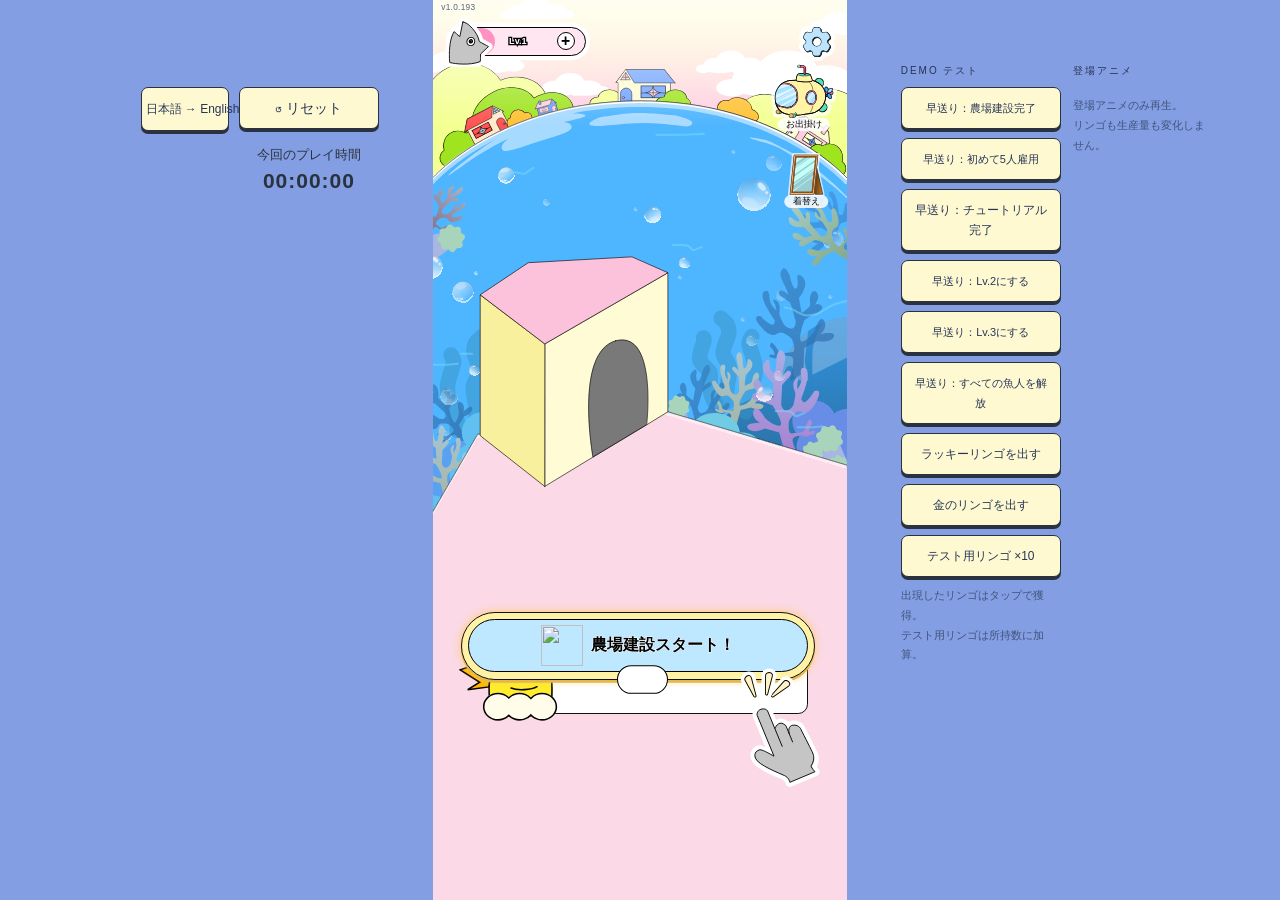
==== commit 4c02a68b: "feat: publish settings and tutorial fixes v1.0.193" ====
--- a/index.html
+++ b/index.html
@@ -1,52 +1,65 @@
 <!doctype html>
-<html lang="zh-CN" class="game-booting"><head><meta charset="utf-8"><meta name="viewport" content="width=device-width,initial-scale=1,viewport-fit=cover"><title>APPLE WORKS · 苹果农场</title><link rel="icon" href="data:,"><style>.game-booting .phone,.game-booting .phone *,.game-booting .phone:before{transition:none!important}.game-booting .golden-art,.game-booting .gold-edge-glow,.game-booting .gold-waterfall,.game-booting .button-aura,.game-booting #specialGlow,.game-booting #goldRain,.game-booting #frenzyTimer{visibility:hidden!important}</style><link rel="stylesheet" href="style.css?v=1.0.186"><link rel="stylesheet" href="fonts/fonts.css?v=1.0.186"></head>
-<body><main class="phone construction-phase"><object class="computer-factory-art computer-factory-scene" data-src="img/svg/level-three-scene.svg?v=1.0.186" type="image/svg+xml" aria-hidden="true" tabindex="-1"></object><object class="computer-factory-art computer-factory-conveyor" data-src="img/svg/level-three-conveyor.svg?v=1.0.186" type="image/svg+xml" aria-hidden="true" tabindex="-1"></object><object id="juiceFactoryScene" class="juice-factory-scene" data-src="img/svg/level-two-scene.svg?v=1.0.186" type="image/svg+xml" aria-hidden="true" tabindex="-1"></object><span class="game-version" aria-label="游戏版本1.0.186">v1.0.186</span>
+<html lang="zh-CN" class="game-booting"><head><meta charset="utf-8"><meta name="viewport" content="width=device-width,initial-scale=1,viewport-fit=cover"><title>APPLE WORKS · 苹果农场</title><link rel="icon" href="data:,"><style>.game-booting .phone,.game-booting .phone *,.game-booting .phone:before{transition:none!important}.game-booting .golden-art,.game-booting .gold-edge-glow,.game-booting .gold-waterfall,.game-booting .button-aura,.game-booting #specialGlow,.game-booting #goldRain,.game-booting #frenzyTimer{visibility:hidden!important}</style><link rel="stylesheet" href="style.css?v=1.0.193"><link rel="stylesheet" href="fonts/fonts.css?v=1.0.193"></head>
+<body><main class="phone construction-phase"><object class="computer-factory-art computer-factory-scene" data-src="img/svg/level-three-scene.svg?v=1.0.193" type="image/svg+xml" aria-hidden="true" tabindex="-1"></object><object class="computer-factory-art computer-factory-conveyor" data-src="img/svg/level-three-conveyor.svg?v=1.0.193" type="image/svg+xml" aria-hidden="true" tabindex="-1"></object><object id="juiceFactoryScene" class="juice-factory-scene" data-src="img/svg/level-two-scene.svg?v=1.0.193" type="image/svg+xml" aria-hidden="true" tabindex="-1"></object><span class="game-version" aria-label="游戏版本1.0.193">v1.0.193</span>
 <header><div id="farmUpgradeControls" class="nameplate">
   <button id="factoryEntry" class="level-pill" aria-label="升级农场" disabled>
-    <img src="img/svg/level-one-fish.svg?v=1.0.186" alt="">
+    <img src="img/svg/level-one-fish.svg?v=1.0.193" alt="">
     <b id="factoryProgressLabel">Lv.1</b><span class="level-plus" aria-hidden="true">+</span>
   </button>
   <button id="quickFactoryUpgrade" class="quick-factory-upgrade" disabled hidden>
-    <span>距离下一级</span><img src="img/svg/level-one-coin.svg?v=1.0.186" alt=""><b id="quickFactoryPrice"></b>
+    <span>距离下一级</span><img src="img/svg/level-one-coin.svg?v=1.0.193" alt=""><b id="quickFactoryPrice"></b>
   </button>
-</div><button class="settings placeholder" aria-label="设置，暂未开放"><img src="img/svg/level-one-settings.svg?v=1.0.186" alt=""></button></header>
-<section class="balance"><span class="apple-mark"><img src="img/svg/apple.svg" alt="苹果"></span><strong id="balance">0</strong><span class="coin-balance" aria-label="金币余额"><img src="img/svg/level-one-coin.svg?v=1.0.186" alt="金币"><b id="coinBalance">0</b></span></section><div class="rate" aria-label="每秒生产量"><svg class="rate-ticket" viewBox="0 0 300 74" preserveAspectRatio="none" aria-hidden="true"><defs><clipPath id="rateTicketClip"><path d="M1 1H106Q118 19 130 1H299V70H130Q118 52 106 70H1Z"/></clipPath></defs><path d="M1 4H106Q118 22 130 4H299V73H130Q118 55 106 73H1Z" fill="#000"/><g clip-path="url(#rateTicketClip)"><path d="M0 0H300V71H0Z" fill="#fff"/><path d="M0 0H118V71H0Z" fill="#CBFF8D"/></g><path d="M1 1H106Q118 19 130 1H299V70H130Q118 52 106 70H1Z" fill="none" stroke="#000" stroke-width="1" vector-effect="non-scaling-stroke"/></svg><span class="rate-unit"><img src="img/svg/apple.svg" alt="苹果">/s</span><b id="rate">0</b><span id="rateMultiplier" class="rate-multiplier" hidden aria-label="产能乘以七">×7</span></div>
-<button id="missionEntry" class="mission-entry" aria-label="查看任务" hidden><img src="img/svg/mission-icon.svg?v=1.0.186" alt=""><span id="missionDot" hidden></span></button>
+</div></header><button class="settings" aria-label="设置"><img src="img/svg/level-one-settings.svg?v=1.0.193" alt=""></button>
+<section class="balance"><span class="apple-mark"><img src="img/svg/apple.svg" alt="苹果"></span><strong id="balance">0</strong><span class="coin-balance" aria-label="金币余额"><img src="img/svg/level-one-coin.svg?v=1.0.193" alt="金币"><b id="coinBalance">0</b></span></section><div class="rate" aria-label="每秒生产量"><svg class="rate-ticket" viewBox="0 0 300 74" preserveAspectRatio="none" aria-hidden="true"><defs><clipPath id="rateTicketClip"><path d="M1 1H106Q118 19 130 1H299V70H130Q118 52 106 70H1Z"/></clipPath></defs><path d="M1 4H106Q118 22 130 4H299V73H130Q118 55 106 73H1Z" fill="#000"/><g clip-path="url(#rateTicketClip)"><path d="M0 0H300V71H0Z" fill="#fff"/><path d="M0 0H118V71H0Z" fill="#CBFF8D"/></g><path d="M1 1H106Q118 19 130 1H299V70H130Q118 52 106 70H1Z" fill="none" stroke="#000" stroke-width="1" vector-effect="non-scaling-stroke"/></svg><span class="rate-unit"><img src="img/svg/apple.svg" alt="苹果">/s</span><b id="rate">0</b><span id="rateMultiplier" class="rate-multiplier" hidden aria-label="产能乘以七">×7</span></div>
+<button id="missionEntry" class="mission-entry" aria-label="查看任务" hidden><img src="img/svg/mission-icon.svg?v=1.0.193" alt=""><span id="missionDot" hidden></span></button>
 <div id="missionPanel" class="mission-panel" role="dialog" aria-modal="true" aria-label="任务板" hidden>
- <img id="missionCloseTap" class="mission-close-tap" src="img/svg/sell-guide-tap.svg?v=1.0.186" alt="" hidden>
- <img class="mission-board-art" src="img/svg/mission-board.svg?v=1.0.186" alt="">
+ <img id="missionCloseTap" class="mission-close-tap" src="img/svg/sell-guide-tap.svg?v=1.0.193" alt="" hidden>
+ <img class="mission-board-art" src="img/svg/mission-board.svg?v=1.0.193" alt="">
  <button id="closeMission" aria-label="关闭任务板">×</button>
+ <div id="missionList" class="mission-list" hidden></div>
  <article class="mission-task" id="missionTask">
-  <img src="img/svg/mission-task-fish.svg?v=1.0.186" alt="">
+  <img src="img/svg/mission-task-fish.svg?v=1.0.193" alt="">
   <div><b>雇用5名员工！</b><progress id="missionProgress" max="5" value="0"></progress><span id="missionCount">0/5</span></div>
-  <button id="claimMission" disabled><img src="img/svg/level-one-coin.svg?v=1.0.186" alt=""><span>+100</span></button>
+  <button id="claimMission" disabled><img src="img/svg/level-one-coin.svg?v=1.0.193" alt=""><span>+100</span></button>
  </article>
 </div>
-<div class="factory-hud"><section id="recruitGoal" class="recruit-goal"><b class="recruit-goal-title">目标：招募5名鱼人</b><div class="factory-entry-track" role="progressbar" aria-label="鱼人招募进度" aria-valuemin="0" aria-valuemax="5" id="recruitGoalTrack"><span id="recruitGoalFill" class="recruit-goal-fill"></span><span id="recruitGoalLabel" class="recruit-goal-label">0/5</span></div><div id="recruitGoalActions" class="recruit-goal-actions" hidden><button id="goalNewFarm">达成目标了！</button></div></section></div><section class="stage" aria-label="苹果农场展示"><div class="factory-art" id="factoryArt"><object id="operatingFactoryArt" class="operating-factory-art" role="img" aria-label="苹果农场与传送带" data="img/svg/apple-bg1-1-empty.svg?v=1.0.186" type="image/svg+xml" tabindex="-1"></object><svg id="basketCue" class="basket-cue" viewBox="0 0 100 70" aria-hidden="true"><path d="M7 20 75 3 97 18 91 54 30 68 5 51Z"/><path d="m5 51 25 17 61-14M7 20l23 17 67-19M30 37l-0 31"/></svg><svg id="constructionScene" class="construction-factory-art" xmlns="http://www.w3.org/2000/svg" role="img" aria-label="逐步建造的苹果农场" width="383.14337158203125" height="369.9350891113281" viewBox="0 0 383.14337158203125 369.9350891113281"><!-- construction-base:start --><g data-build-step="0" data-figma-node="4990:580" class="build-base"><svg x="0" y="34.15673828125" preserveAspectRatio="none" overflow="visible" style="display: block;" width="383.143" height="335.921" viewBox="0 0 383.143 335.921" fill="none" xmlns="http://www.w3.org/2000/svg" xmlns:xlink="http://www.w3.org/1999/xlink"><g id="f000"><g id="Rectangle 81"><path d="M54.6213 81.7811L140.478 71.0685L383.143 103.439V335.921H0V151.258L54.6213 81.7811Z" fill="#FBD9E6"/><mask id="stroke0_0_300" fill="white"><path d="M54.6213 81.7811L140.478 71.0685L383.143 103.439V335.921H0V151.258L54.6213 81.7811Z"/></mask><path d="M0 151.258L54.6213 81.7811L140.478 71.0685L383.143 103.439" stroke-width="0.375992" stroke="black" mask="url(#stroke0_0_300)"/></g><g id="Vector 79"><use xlink:href="#stroke1_0_300" fill="#FDDBEB"/><use xlink:href="#stroke1_0_300" fill="#FFFBD5"/><path d="M84.2236 105.303V40.0144L140.582 7.43979V71.1554L130.956 77.0463L106.28 91.8829L84.2236 105.303Z" stroke-width="0.281994" stroke-linecap="round" stroke="black"/></g><g id="Vector 80"><use xlink:href="#stroke2_0_300" fill="#FA93AE"/><use xlink:href="#stroke2_0_300" fill="#F8F09D"/><path d="M84.2238 40.0514L54.6216 17.5316V82.0671L84.164 105.303L84.2238 40.0514Z" stroke-width="0.281994" stroke="black"/></g><path id="Vector 81" d="M76.6422 2.81173L54.6216 17.5314L84.1979 40.0176L140.634 7.41286L124.128 0.142674L76.6422 2.81173Z" fill="#FCC2DB" stroke-width="0.281994" stroke="black"/><path id="Vector 82" d="M116.698 38.5683C97.4719 43.7507 106.267 91.8471 106.267 91.8471L130.904 77.0202C130.904 77.0202 135.924 33.3859 116.698 38.5683Z" fill="#797979" stroke-width="0.281994" stroke-linecap="round" stroke="black"/></g><defs><path id="stroke1_0_300" d="M84.2236 40.0144V105.303L106.28 91.8829L130.956 77.0463L140.582 71.1554V7.43979L84.2236 40.0144Z"/><path id="stroke2_0_300" d="M54.6216 17.5316L84.2238 40.0514L84.164 105.303L54.6216 82.0671V17.5316Z"/></defs></svg></g><!-- construction-base:end --></svg><object id="goldenFactoryArt" class="golden-art" aria-hidden="true" data="img/svg/apple-bg1-1-gold-empty.svg?v=1.0.186" type="image/svg+xml" tabindex="-1"></object></div></section>
+<div class="factory-hud"><section id="recruitGoal" class="recruit-goal"><b class="recruit-goal-title">目标：招募5名鱼人</b><div class="factory-entry-track" role="progressbar" aria-label="鱼人招募进度" aria-valuemin="0" aria-valuemax="5" id="recruitGoalTrack"><span id="recruitGoalFill" class="recruit-goal-fill"></span><span id="recruitGoalLabel" class="recruit-goal-label">0/5</span></div><div id="recruitGoalActions" class="recruit-goal-actions" hidden><button id="goalNewFarm">达成目标了！</button></div></section></div><section class="stage" aria-label="苹果农场展示"><div class="factory-art" id="factoryArt"><object id="operatingFactoryArt" class="operating-factory-art" role="img" aria-label="苹果农场与传送带" data="img/svg/apple-bg1-1-empty.svg?v=1.0.193" type="image/svg+xml" tabindex="-1"></object><svg id="basketCue" class="basket-cue" viewBox="0 0 100 70" aria-hidden="true"><path d="M7 20 75 3 97 18 91 54 30 68 5 51Z"/><path d="m5 51 25 17 61-14M7 20l23 17 67-19M30 37l-0 31"/></svg><svg id="constructionScene" class="construction-factory-art" xmlns="http://www.w3.org/2000/svg" role="img" aria-label="逐步建造的苹果农场" width="383.14337158203125" height="369.9350891113281" viewBox="0 0 383.14337158203125 369.9350891113281"><!-- construction-base:start --><g data-build-step="0" data-figma-node="4990:580" class="build-base"><svg x="0" y="34.15673828125" preserveAspectRatio="none" overflow="visible" style="display: block;" width="383.143" height="335.921" viewBox="0 0 383.143 335.921" fill="none" xmlns="http://www.w3.org/2000/svg" xmlns:xlink="http://www.w3.org/1999/xlink"><g id="f000"><g id="Rectangle 81"><path d="M54.6213 81.7811L140.478 71.0685L383.143 103.439V335.921H0V151.258L54.6213 81.7811Z" fill="#FBD9E6"/><mask id="stroke0_0_300" fill="white"><path d="M54.6213 81.7811L140.478 71.0685L383.143 103.439V335.921H0V151.258L54.6213 81.7811Z"/></mask><path d="M0 151.258L54.6213 81.7811L140.478 71.0685L383.143 103.439" stroke-width="0.375992" stroke="black" mask="url(#stroke0_0_300)"/></g><g id="Vector 79"><use xlink:href="#stroke1_0_300" fill="#FDDBEB"/><use xlink:href="#stroke1_0_300" fill="#FFFBD5"/><path d="M84.2236 105.303V40.0144L140.582 7.43979V71.1554L130.956 77.0463L106.28 91.8829L84.2236 105.303Z" stroke-width="0.281994" stroke-linecap="round" stroke="black"/></g><g id="Vector 80"><use xlink:href="#stroke2_0_300" fill="#FA93AE"/><use xlink:href="#stroke2_0_300" fill="#F8F09D"/><path d="M84.2238 40.0514L54.6216 17.5316V82.0671L84.164 105.303L84.2238 40.0514Z" stroke-width="0.281994" stroke="black"/></g><path id="Vector 81" d="M76.6422 2.81173L54.6216 17.5314L84.1979 40.0176L140.634 7.41286L124.128 0.142674L76.6422 2.81173Z" fill="#FCC2DB" stroke-width="0.281994" stroke="black"/><path id="Vector 82" d="M116.698 38.5683C97.4719 43.7507 106.267 91.8471 106.267 91.8471L130.904 77.0202C130.904 77.0202 135.924 33.3859 116.698 38.5683Z" fill="#797979" stroke-width="0.281994" stroke-linecap="round" stroke="black"/></g><defs><path id="stroke1_0_300" d="M84.2236 40.0144V105.303L106.28 91.8829L130.956 77.0463L140.582 71.1554V7.43979L84.2236 40.0144Z"/><path id="stroke2_0_300" d="M54.6216 17.5316L84.2238 40.0514L84.164 105.303L54.6216 82.0671V17.5316Z"/></defs></svg></g><!-- construction-base:end --></svg><object id="goldenFactoryArt" class="golden-art" aria-hidden="true" data="img/svg/apple-bg1-1-gold-empty.svg?v=1.0.193" type="image/svg+xml" tabindex="-1"></object></div></section>
 <div class="fish-character-shadow" aria-hidden="true"></div><div id="purchaseSpeech" class="purchase-speech" role="status" hidden><svg class="speech-outline" viewBox="0 0 410 85" preserveAspectRatio="none" aria-hidden="true"><path id="speechPath" d="M51 .5H389Q409.5 .5 409.5 21V64Q409.5 84.5 389 84.5H51Q30.5 84.5 30.5 64V39L.5 26L30.5 25V21Q30.5 .5 51 .5Z" fill="white" stroke="black" stroke-width="1" vector-effect="non-scaling-stroke" stroke-linejoin="round"/></svg><span class="speech-copy"><span id="speechMeasure" class="speech-measure" aria-hidden="true">哦，又来新人了。</span><span id="speechText" class="speech-text">哦，又来新人了。</span></span></div><div id="factoryStartupPrompt" class="purchase-speech" role="status" hidden><svg class="speech-outline" viewBox="0 0 410 85" preserveAspectRatio="none" aria-hidden="true"><path d="M51 .5H389Q409.5 .5 409.5 21V64Q409.5 84.5 389 84.5H51Q30.5 84.5 30.5 64V39L.5 26L30.5 25V21Q30.5 .5 51 .5Z" fill="white" stroke="black" stroke-width="1" vector-effect="non-scaling-stroke" stroke-linejoin="round"/></svg><span class="speech-text"><span id="factoryStartupHint">手动点击生产按钮 5 次，启动机器！</span><br><strong id="factoryStartupProgress">0/5</strong></span></div><iframe class="fish-character" src="about:blank" title="奶鱼角色，可拖动头部、身体和四肢" scrolling="no"></iframe>
-<section id="wardrobeView" class="wardrobe-view" aria-label="衣橱" hidden><button id="wardrobeBack" class="wardrobe-back"><svg viewBox="0 0 32 26" aria-hidden="true"><path d="M13 3L3 11L13 19M4 11H21Q29 11 29 18Q29 24 21 24H17" fill="none" stroke="currentColor" stroke-width="3" stroke-linecap="round" stroke-linejoin="round"/></svg><span>返回农场</span></button><div class="wardrobe-side-actions"><button id="wardrobeGacha" class="wardrobe-side wardrobe-gacha"><img src="img/svg/capsule.svg" alt="扭蛋机"><span class="action-caption">扭蛋</span></button><button id="wardrobeOutdoor" class="wardrobe-side wardrobe-outdoor outdoor-button" aria-label="外出，暂未开放"><img src="img/svg/outdoor.svg?v=sub95" alt="外出"><span class="action-caption">外出</span></button></div><section class="wardrobe-inventory" aria-labelledby="wardrobeTitle"><div class="wardrobe-toolbar"><h2 id="wardrobeTitle"><svg viewBox="0 0 36 34" aria-hidden="true"><path d="M11 2L16 4H20L25 2L34 10L29 18L25 15V32H11V15L7 18L2 10Z" fill="#ffbe62" stroke="#000" stroke-width="1" stroke-linejoin="round"/></svg><span>衣橱</span></h2><div class="wardrobe-tabs" role="group" aria-label="服装类型"><button id="clearWardrobe">清除所有服装</button><span class="wardrobe-tab-divider" aria-hidden="true"></span><button data-wardrobe-mode="single" aria-pressed="true">单品</button><button data-wardrobe-mode="suit" aria-pressed="false">套装</button></div></div><div class="wardrobe-legend"><span><i class="wearing-key"></i>已穿着 <i class="selected-key"></i>选中</span></div><div id="wardrobeScroll" class="wardrobe-scroll" tabindex="0" aria-label="服装栏，可上下滚动"><div id="wardrobeSlots" class="wardrobe-slots"></div></div></section></section><section class="actions"><button id="openGacha" class="box capsule" aria-label="衣柜换装"><img src="img/svg/level-one-mirror.svg?v=1.0.186" alt="衣柜换装"><span class="action-caption">换装</span></button><button id="produce" class="produce" aria-label="生产苹果"><span class="produce-visual" aria-hidden="true"><img src="img/svg/grow-apple-button.svg?v=1.0.186" alt=""></span><small id="clickValue" hidden>每次 +1</small></button><button id="sellCrate" class="sell-crate" disabled aria-label="卖出苹果箱"><span class="sell-crate-visual" aria-hidden="true" data-apple-src="img/svg/sell-apple-boxes-button.svg?v=1.0.186" data-juice-src="img/svg/sell-apple-juice-boxes-button.svg?v=1.0.186" data-laptop-src="img/svg/sell-apple-laptop-button.svg?v=1.0.186"><img src="img/svg/sell-apple-boxes-button.svg?v=1.0.186" alt=""></span><small id="crateProgress" class="sell-crate-progress">0箱＝0/30</small><span class="sell-crate-reward" id="sellCrateReward"><b id="crateReward">+0</b></span><span class="sell-crate-cta" aria-hidden="true" data-apple-src="img/svg/sell-apple-boxes-cta.svg?v=1.0.186" data-juice-src="img/svg/sell-apple-juice-boxes-cta.svg?v=1.0.186" data-laptop-src="img/svg/sell-apple-laptop-cta.svg?v=1.0.186"><img src="img/svg/sell-apple-boxes-cta.svg?v=1.0.186" alt=""></span></button><div class="capsule-wrap wardrobe-entry"><button id="openShop" class="capsule outdoor-button" aria-label="外出，暂未开放"><img src="img/svg/level-one-submarine.svg?v=1.0.186" alt="外出"><span class="action-caption">外出</span><span id="vendingDot" hidden></span></button></div></section>
+<section id="wardrobeView" class="wardrobe-view" aria-label="衣橱" hidden><button id="wardrobeBack" class="wardrobe-back"><svg viewBox="0 0 32 26" aria-hidden="true"><path d="M13 3L3 11L13 19M4 11H21Q29 11 29 18Q29 24 21 24H17" fill="none" stroke="currentColor" stroke-width="3" stroke-linecap="round" stroke-linejoin="round"/></svg><span>返回农场</span></button><div class="wardrobe-side-actions"><button id="wardrobeGacha" class="wardrobe-side wardrobe-gacha"><img src="img/svg/capsule.svg" alt="扭蛋机"><span class="action-caption">扭蛋</span></button><button id="wardrobeOutdoor" class="wardrobe-side wardrobe-outdoor outdoor-button" aria-label="外出，暂未开放"><img src="img/svg/outdoor.svg?v=sub95" alt="外出"><span class="action-caption">外出</span></button></div><section class="wardrobe-inventory" aria-labelledby="wardrobeTitle"><div class="wardrobe-toolbar"><h2 id="wardrobeTitle"><svg viewBox="0 0 36 34" aria-hidden="true"><path d="M11 2L16 4H20L25 2L34 10L29 18L25 15V32H11V15L7 18L2 10Z" fill="#ffbe62" stroke="#000" stroke-width="1" stroke-linejoin="round"/></svg><span>衣橱</span></h2><div class="wardrobe-tabs" role="group" aria-label="服装类型"><button id="clearWardrobe">清除所有服装</button><span class="wardrobe-tab-divider" aria-hidden="true"></span><button data-wardrobe-mode="single" aria-pressed="true">单品</button><button data-wardrobe-mode="suit" aria-pressed="false">套装</button></div></div><div class="wardrobe-legend"><span><i class="wearing-key"></i>已穿着 <i class="selected-key"></i>选中</span></div><div id="wardrobeScroll" class="wardrobe-scroll" tabindex="0" aria-label="服装栏，可上下滚动"><div id="wardrobeSlots" class="wardrobe-slots"></div></div></section></section><section class="actions"><button id="openGacha" class="box capsule" aria-label="衣柜换装"><img src="img/svg/level-one-mirror.svg?v=1.0.193" alt="衣柜换装"><span class="action-caption">换装</span></button><button id="produce" class="produce" aria-label="生产苹果"><span class="produce-visual" aria-hidden="true"><img src="img/svg/grow-apple-button.svg?v=1.0.193" alt=""></span><small id="clickValue" hidden>每次 +1</small></button><button id="sellCrate" class="sell-crate" disabled aria-label="卖出苹果箱"><span class="sell-crate-visual" aria-hidden="true" data-apple-src="img/svg/sell-apple-boxes-button.svg?v=1.0.193" data-juice-src="img/svg/sell-apple-juice-boxes-button.svg?v=1.0.193" data-laptop-src="img/svg/sell-apple-laptop-button.svg?v=1.0.193"><img src="img/svg/sell-apple-boxes-button.svg?v=1.0.193" alt=""></span><small id="crateProgress" class="sell-crate-progress">0箱＝0/30</small><span class="sell-crate-reward" id="sellCrateReward"><b id="crateReward">+0</b></span><span class="sell-crate-cta" aria-hidden="true" data-apple-src="img/svg/sell-apple-boxes-cta.svg?v=1.0.193" data-juice-src="img/svg/sell-apple-juice-boxes-cta.svg?v=1.0.193" data-laptop-src="img/svg/sell-apple-laptop-cta.svg?v=1.0.193"><img src="img/svg/sell-apple-boxes-cta.svg?v=1.0.193" alt=""></span></button><div class="capsule-wrap wardrobe-entry"><button id="openShop" class="capsule outdoor-button" aria-label="外出，暂未开放"><img src="img/svg/level-one-submarine.svg?v=1.0.193" alt="外出"><span class="action-caption">外出</span><span id="vendingDot" hidden></span></button></div></section>
+<button id="guideTouchSurface" class="guide-touch-surface" aria-label="显示完整对话或继续教學" hidden></button>
 <div id="growGuideShade" class="grow-guide-shade" aria-hidden="true" hidden></div>
 <div id="growGuide" class="grow-guide" hidden>
- <img class="grow-guide-tap" src="img/svg/build-guide-tap.svg?v=1.0.186" alt="">
- <img class="hire-guide-tap" src="img/svg/sell-guide-tap.svg?v=1.0.186" alt="">
- <img class="sell-guide-tap" src="img/svg/sell-guide-tap.svg?v=1.0.186" alt="">
+ <img class="grow-guide-tap" src="img/svg/build-guide-tap.svg?v=1.0.193" alt="">
+ <img class="hire-guide-tap" src="img/svg/sell-guide-tap.svg?v=1.0.193" alt="">
+ <img class="sell-guide-tap" src="img/svg/sell-guide-tap.svg?v=1.0.193" alt="">
  <div class="grow-guide-dialogue" role="status">
-  <img src="img/svg/build-guide-fish.svg?v=1.0.186" alt="">
+  <img src="img/svg/build-guide-fish.svg?v=1.0.193" alt="">
   <span id="growGuideText" data-translated></span>
  </div>
 </div>
 <div class="build-guide-shade" aria-hidden="true"></div>
 <section id="constructionPanel" class="construction-panel" aria-label="建造农场">
  <div class="build-guide-dialogue" role="status">
-  <img src="img/svg/build-guide-fish.svg?v=1.0.186" alt="">
+  <img src="img/svg/build-guide-fish.svg?v=1.0.193" alt="">
   <span id="buildGuideText"></span>
  </div>
  <button id="buildFactory" class="build-factory"><img src="img/svg/setting.svg" alt=""><span id="buildFactoryLabel">开始建造农场！</span></button>
  <span id="buildGuideRemaining" class="build-guide-remaining" aria-hidden="true"></span>
- <img class="build-guide-tap" src="img/svg/build-guide-tap.svg?v=1.0.186" alt="">
+ <img class="build-guide-tap" src="img/svg/build-guide-tap.svg?v=1.0.193" alt="">
 </section><section class="building-shop"><div class="shop-head"><h1 aria-label="鱼人募集"><b>招募板</b></h1></div><div id="buildings" class="building-list"></div></section>
 <div class="frenzy-timer" id="frenzyTimer" hidden><div class="frenzy-timer-label"><b>黄金狂热 ×7</b><span id="frenzyCountdown"></span></div><progress id="frenzyProgress" max="20" value="0" aria-label="黄金狂热剩余时间"></progress></div><div class="gold-waterfall" aria-hidden="true"><svg class="gold-wave" viewBox="0 0 400 180" preserveAspectRatio="none" aria-hidden="true"><defs><linearGradient id="waterGold" x1="0" y1="0" x2="0" y2="1"><stop stop-color="#FCF043" stop-opacity=".8"/><stop offset=".25" stop-color="#ffe62e" stop-opacity=".45"/><stop offset="1" stop-color="#fff36b" stop-opacity="0"/></linearGradient></defs><path d="M0 22Q50 -12 100 22T200 22T300 22T400 22V180H0Z" fill="url(#waterGold)"/><path d="M0 22Q50 -12 100 22T200 22T300 22T400 22" fill="none" stroke="#FCF043" stroke-width="3"/></svg><svg class="gold-wave" viewBox="0 0 400 180" preserveAspectRatio="none" aria-hidden="true"><defs><linearGradient id="waterGold2" x1="0" y1="0" x2="0" y2="1"><stop stop-color="#FCF043" stop-opacity=".8"/><stop offset=".25" stop-color="#ffe62e" stop-opacity=".45"/><stop offset="1" stop-color="#fff36b" stop-opacity="0"/></linearGradient></defs><path d="M0 22Q50 -12 100 22T200 22T300 22T400 22V180H0Z" fill="url(#waterGold2)"/><path d="M0 22Q50 -12 100 22T200 22T300 22T400 22" fill="none" stroke="#FCF043" stroke-width="3"/></svg><svg class="gold-wave" viewBox="0 0 400 180" preserveAspectRatio="none" aria-hidden="true"><defs><linearGradient id="waterGold3" x1="0" y1="0" x2="0" y2="1"><stop stop-color="#FCF043" stop-opacity=".8"/><stop offset=".25" stop-color="#ffe62e" stop-opacity=".45"/><stop offset="1" stop-color="#fff36b" stop-opacity="0"/></linearGradient></defs><path d="M0 22Q50 -12 100 22T200 22T300 22T400 22V180H0Z" fill="url(#waterGold3)"/><path d="M0 22Q50 -12 100 22T200 22T300 22T400 22" fill="none" stroke="#FCF043" stroke-width="3"/></svg></div><div id="goldRain" class="gold-rain" aria-hidden="true"></div><div class="button-aura" aria-hidden="true"></div><div class="gold-edge-glow" aria-hidden="true"></div><div id="specialGlow" class="special-glow" hidden aria-hidden="true"></div><div id="specialLayer" class="special-layer"></div><div id="buildingCard" class="building-card" role="dialog" aria-label="鱼人介绍" hidden><div class="card-head"><b id="cardName"></b><span class="card-price"><i id="cardBulk">x1</i><img src="img/svg/coin.svg" alt="金币"><span id="cardPrice"></span></span></div><p id="cardDesc" class="card-desc"></p><hr><p id="cardPer" class="card-line"></p><p id="cardOwned" class="card-line"></p><p id="cardTotal" class="card-line"></p><button id="cardBuy" class="card-buy">招募</button></div><div id="shopShade" class="shop-shade" hidden aria-hidden="true"></div><button id="openingDialogue" class="opening-dialogue" type="button" hidden>
-  <img src="img/svg/opening-dialogue.svg?v=1.0.186" alt="">
-  <img src="img/svg/opening-dialogue-highlight.svg?v=1.0.186" alt="" hidden>
+  <img src="img/svg/opening-dialogue.svg?v=1.0.193" alt="">
+  <img src="img/svg/opening-dialogue-highlight.svg?v=1.0.193" alt="" hidden>
   <span id="openingDialogueText">好嘞！</span>
- </button></main><aside class="debug-reset" aria-label="测试重置"><button id="languageSwitch" aria-label="切换语言">中文 → 日本語</button><button id="restart">↺ 重新开始</button><div class="play-time"><span>本轮游戏时间</span><strong id="playTime">00:00:00</strong><div class="level-times" id="milestoneTimes" hidden><span id="constructionTimeRow" hidden><i>农场建造完成</i><b id="constructionTime"></b></span><span id="fiveEmployeesTimeRow" hidden><i>首次雇满5人</i><b id="fiveEmployeesTime"></b></span><span id="firstFarmUpgradeTimeRow" hidden><i>首次农场升级</i><b id="firstFarmUpgradeTime"></b></span></div></div></aside><aside class="debug-events" aria-label="游戏测试"><div class="demo-column"><small>DEMO 测试</small><button id="testBuildComplete">快进：农场建造完成</button><button id="testFiveEmployees">快进：首次雇满5人</button><button id="testFarmLevelTwo">快進：升級到lv.2</button><button id="testFarmLevelThree">快進：升級到lv.3</button><button id="testUnlockAllRecruits">快進：解鎖所有魚人</button><button id="testLucky">刷新幸运苹果</button><button id="testGolden">刷新金苹果</button><button id="testApples" title="测试用：余额至少补到100万，之后每次乘10；同步计入累计产量">测试苹果 ×10</button><p>随机苹果需点击领取。<br>测试苹果直接加入余额。</p></div><div class="demo-column"><small>进场动画</small><div id="spawnGrid" class="spawn-grid"></div><p>只播放进场动画，<br>不花苹果也不加产能。</p></div></aside><dialog id="constructionCompleteDialog" class="construction-complete-dialog" aria-labelledby="constructionCompleteTitle"><h2 id="constructionCompleteTitle">农场建成啦！</h2><p>招募员工，让苹果农场发展壮大</p><div class="construction-complete-tip">拥有至少 <strong>5名员工</strong> 后<br>就能放心去建新农场</div><button id="beginOperation">开始经营</button></dialog><dialog id="newFarmDialog" class="new-farm-dialog" aria-labelledby="newFarmTitle"><button id="closeNewFarm" class="new-farm-close" aria-label="关闭">×</button><h2 id="newFarmTitle">开设新农场</h2><p id="recruitGoalIntro" hidden>你已招满5名鱼人！接下来可以开设新农场，或升级这座农场。</p><p>换一座农场，体验新的经营方式。这里的鱼人会继续工作，当前农场常态秒产的10%将带到下一座农场。</p><div class="farm-inheritance"><div><span>当前常态秒产</span><b id="farmCurrentCps"></b></div><div><span>下一农场继承10%</span><b id="farmInheritedCps"></b></div></div><p id="newFarmContinueHint">也可以继续经营：招募更多员工、升级农场，提高每秒产量。</p><p id="newFarmEntryHint">等农场发展壮大后，随时都能从右上角的升级农场界面开设新农场。</p><div class="new-farm-actions"><button id="confirmNewFarm">开设新农场</button><button id="goalContinue">继续经营</button></div><p id="goalUnavailable" hidden role="status">此功能还未开放</p></dialog><dialog id="factoryUpgradeDialog" class="fish-upgrade-dialog factory-upgrade-dialog" aria-labelledby="factoryStageTitle"><button id="closeFactoryUpgrade" class="upgrade-close" aria-label="关闭农场升级">×</button><h2 id="factoryStageTitle"></h2><p id="factoryMilestone" role="status" hidden></p><p id="factoryStageCount"></p><div class="farm-dialog-level" id="factoryStageProgress">lv.1</div><section id="factoryNext"><h3 id="factoryNextName"></h3><p class="upgrade-caption">本次升级效果</p><div id="factoryNextEffect"></div><p class="upgrade-caption">升级价格</p><div class="upgrade-price"><img src="img/svg/coin.svg" alt="金币"><b id="factoryNextPrice"></b></div><button id="confirmFactoryUpgrade">升级</button><p id="factoryNextHint"></p></section><p id="missionUpgradeHint" class="mission-upgrade-hint" data-translated></p><p id="factoryComplete" hidden>农场已完成全部升级！</p><button id="openNewFactory" hidden>开设新农场</button><p id="newFactoryNotice" role="status" hidden>此功能还未开放</p></dialog><dialog id="shopDialog" class="vending-dialog" aria-label="自动贩卖机"><section class="vending-machine"><header class="vending-header"><button id="viewItems" class="view-items" aria-disabled="true">查看道具 <span id="itemCount">0</span></button><button id="closeShop" class="vending-close" aria-label="关闭自动贩卖机"><span></span></button></header><div class="vending-interior"><div class="vending-shelves" aria-hidden="true"><div></div><div></div><div></div></div><div id="upgrades" class="vending-grid"></div><p id="emptyShop" class="vending-empty" hidden>暂无可升级道具。</p><div class="vending-outlet" aria-hidden="true"></div><div class="vending-slot" aria-hidden="true"></div><section id="itemDetail" class="item-detail" hidden aria-live="polite"><div class="item-detail-head"><b id="itemName"></b><span class="item-detail-price"><img src="img/svg/coin.svg" alt="金币"><span id="itemPrice"></span></span></div><p id="itemDescription"></p><button id="buyItem">购买</button></section></div><i class="vending-foot left" aria-hidden="true"></i><i class="vending-foot right" aria-hidden="true"></i></section></dialog><dialog id="catalogDialog" class="catalog-dialog" aria-label="道具一览"><div class="catalog-head"><div><h2>道具一览</h2><p class="catalog-count">共 <b id="catalogTotal">0</b> 件道具 · 已拥有 <b id="catalogOwned">0</b></p></div><button id="closeCatalog" class="catalog-close" aria-label="关闭道具一览">×</button></div><p class="catalog-note">按价格从低到高排列，这里只做展示，不能购买。</p><div id="catalogGrid" class="catalog-grid"></div><section id="catalogDetail" class="catalog-detail" hidden aria-live="polite"><div class="catalog-detail-head"><b id="catalogName"></b><span id="catalogStatus" class="catalog-status"></span><span class="catalog-detail-price"><img src="img/svg/coin.svg" alt="金币"><span id="catalogPrice"></span></span></div><p id="catalogDescription"></p><p id="catalogUnlock" class="catalog-unlock"></p></section></dialog><div id="toast" role="status"></div><div id="frenzyGlowLayer" aria-hidden="true"></div><div id="fx" aria-hidden="true"></div><canvas width="1" height="1" hidden></canvas><script src="i18n.js?v=1.0.186"></script><script src="character/embed-bundle.js?v=1.0.186"></script><script src="upgrades.js?v=1.0.186"></script><script src="wardrobe-data.js?v=1.0.186"></script><script src="factory-build-data.js?v=1.0.186"></script><script src="game.js?v=1.0.186"></script></body></html>
+ </button></main><aside class="debug-reset" aria-label="测试重置"><button id="languageSwitch" aria-label="切换语言">中文 → 日本語</button><button id="restart">↺ 重新开始</button><div class="play-time"><span>本轮游戏时间</span><strong id="playTime">00:00:00</strong><div class="level-times" id="milestoneTimes" hidden><span id="constructionTimeRow" hidden><i>农场建造完成</i><b id="constructionTime"></b></span><span id="fiveEmployeesTimeRow" hidden><i>首次雇满5人</i><b id="fiveEmployeesTime"></b></span><span id="firstFarmUpgradeTimeRow" hidden><i>首次农场升级</i><b id="firstFarmUpgradeTime"></b></span></div></div></aside><aside class="debug-events" aria-label="游戏测试"><div class="demo-column"><small>DEMO 测试</small><button id="testBuildComplete">快进：农场建造完成</button><button id="testFiveEmployees">快进：首次雇满5人</button><button id="testTutorialComplete">快进：完成教学</button><button id="testFarmLevelTwo">快進：升級到lv.2</button><button id="testFarmLevelThree">快進：升級到lv.3</button><button id="testUnlockAllRecruits">快進：解鎖所有魚人</button><button id="testLucky">刷新幸运苹果</button><button id="testGolden">刷新金苹果</button><button id="testApples" title="测试用：余额至少补到100万，之后每次乘10；同步计入累计产量">测试苹果 ×10</button><p>随机苹果需点击领取。<br>测试苹果直接加入余额。</p></div><div class="demo-column"><small>进场动画</small><div id="spawnGrid" class="spawn-grid"></div><p>只播放进场动画，<br>不花苹果也不加产能。</p></div></aside><dialog id="constructionCompleteDialog" class="construction-complete-dialog" aria-labelledby="constructionCompleteTitle"><h2 id="constructionCompleteTitle">农场建成啦！</h2><p>招募员工，让苹果农场发展壮大</p><div class="construction-complete-tip">拥有至少 <strong>5名员工</strong> 后<br>就能放心去建新农场</div><button id="beginOperation">开始经营</button></dialog><dialog id="newFarmDialog" class="new-farm-dialog" aria-labelledby="newFarmTitle"><button id="closeNewFarm" class="new-farm-close" aria-label="关闭">×</button><h2 id="newFarmTitle">开设新农场</h2><p id="recruitGoalIntro" hidden>你已招满5名鱼人！接下来可以开设新农场，或升级这座农场。</p><p>换一座农场，体验新的经营方式。这里的鱼人会继续工作，当前农场常态秒产的10%将带到下一座农场。</p><div class="farm-inheritance"><div><span>当前常态秒产</span><b id="farmCurrentCps"></b></div><div><span>下一农场继承10%</span><b id="farmInheritedCps"></b></div></div><p id="newFarmContinueHint">也可以继续经营：招募更多员工、升级农场，提高每秒产量。</p><p id="newFarmEntryHint">等农场发展壮大后，随时都能从右上角的升级农场界面开设新农场。</p><div class="new-farm-actions"><button id="confirmNewFarm">开设新农场</button><button id="goalContinue">继续经营</button></div><p id="goalUnavailable" hidden role="status">此功能还未开放</p></dialog><dialog id="factoryUpgradeDialog" class="fish-upgrade-dialog factory-upgrade-dialog" aria-labelledby="factoryStageTitle"><button id="closeFactoryUpgrade" class="upgrade-close" aria-label="关闭农场升级">×</button><h2 id="factoryStageTitle"></h2><p id="factoryMilestone" role="status" hidden></p><p id="factoryStageCount"></p><div class="farm-dialog-level" id="factoryStageProgress">lv.1</div><section id="factoryNext"><h3 id="factoryNextName"></h3><p class="upgrade-caption">本次升级效果</p><div id="factoryNextEffect"></div><p class="upgrade-caption">升级价格</p><div class="upgrade-price"><img src="img/svg/coin.svg" alt="金币"><b id="factoryNextPrice"></b></div><button id="confirmFactoryUpgrade">升级</button><p id="factoryNextHint"></p></section><p id="missionUpgradeHint" class="mission-upgrade-hint" data-translated></p><p id="factoryComplete" hidden>农场已完成全部升级！</p><button id="openNewFactory" hidden>开设新农场</button><p id="newFactoryNotice" role="status" hidden>此功能还未开放</p></dialog><dialog id="shopDialog" class="vending-dialog" aria-label="自动贩卖机"><section class="vending-machine"><header class="vending-header"><button id="viewItems" class="view-items" aria-disabled="true">查看道具 <span id="itemCount">0</span></button><button id="closeShop" class="vending-close" aria-label="关闭自动贩卖机"><span></span></button></header><div class="vending-interior"><div class="vending-shelves" aria-hidden="true"><div></div><div></div><div></div></div><div id="upgrades" class="vending-grid"></div><p id="emptyShop" class="vending-empty" hidden>暂无可升级道具。</p><div class="vending-outlet" aria-hidden="true"></div><div class="vending-slot" aria-hidden="true"></div><section id="itemDetail" class="item-detail" hidden aria-live="polite"><div class="item-detail-head"><b id="itemName"></b><span class="item-detail-price"><img src="img/svg/coin.svg" alt="金币"><span id="itemPrice"></span></span></div><p id="itemDescription"></p><button id="buyItem">购买</button></section></div><i class="vending-foot left" aria-hidden="true"></i><i class="vending-foot right" aria-hidden="true"></i></section></dialog><dialog id="catalogDialog" class="catalog-dialog" aria-label="道具一览"><div class="catalog-head"><div><h2>道具一览</h2><p class="catalog-count">共 <b id="catalogTotal">0</b> 件道具 · 已拥有 <b id="catalogOwned">0</b></p></div><button id="closeCatalog" class="catalog-close" aria-label="关闭道具一览">×</button></div><p class="catalog-note">按价格从低到高排列，这里只做展示，不能购买。</p><div id="catalogGrid" class="catalog-grid"></div><section id="catalogDetail" class="catalog-detail" hidden aria-live="polite"><div class="catalog-detail-head"><b id="catalogName"></b><span id="catalogStatus" class="catalog-status"></span><span class="catalog-detail-price"><img src="img/svg/coin.svg" alt="金币"><span id="catalogPrice"></span></span></div><p id="catalogDescription"></p><p id="catalogUnlock" class="catalog-unlock"></p></section></dialog><dialog id="settingsDialog" class="settings-dialog" aria-label="设置">
+ <div class="settings-artboard">
+  <img class="settings-art" src="img/svg/settings-panel.svg?v=1.0.193" alt="">
+  <button id="closeSettings" class="settings-hit settings-close" aria-label="关闭设置"></button>
+  <button id="sfxToggle" class="settings-hit settings-sfx" aria-label="效果音" aria-pressed="true"><img src="img/svg/settings-sfx-on.svg?v=1.0.193" alt=""></button>
+  <button class="settings-hit settings-music" aria-label="背景音乐，暂未开放" aria-disabled="true"></button>
+  <button id="previousLanguage" class="settings-hit settings-language-prev" aria-label="上一种语言"></button>
+  <span id="settingsLanguage" class="settings-language" aria-live="polite"></span>
+  <button id="nextLanguage" class="settings-hit settings-language-next" aria-label="下一种语言"></button>
+  <button class="settings-hit settings-tutorial" aria-label="教学，暂未开放" aria-disabled="true"><span>TUTORIAL</span></button>
+ </div>
+</dialog><div id="toast" role="status"></div><div id="frenzyGlowLayer" aria-hidden="true"></div><div id="fx" aria-hidden="true"></div><canvas width="1" height="1" hidden></canvas><script src="i18n-en.js?v=1.0.193"></script><script src="i18n.js?v=1.0.193"></script><script src="character/embed-bundle.js?v=1.0.193"></script><script src="upgrades.js?v=1.0.193"></script><script src="wardrobe-data.js?v=1.0.193"></script><script src="factory-build-data.js?v=1.0.193"></script><script src="game.js?v=1.0.193"></script></body></html>
--- a/style.css
+++ b/style.css
@@ -1091,7 +1091,7 @@
 
 /* Apple Factory Level 1: SVG scenery with live game controls above it. */
 .phone:not(.wardrobe-open){
- background:#4eb5ff url("img/svg/level-one-scene.svg?v=1.0.186") center / 100% 100% no-repeat;
+ background:#4eb5ff url("img/svg/level-one-scene.svg?v=1.0.193") center / 100% 100% no-repeat;
 }
 .phone>header{top:2.5%;left:4%;right:3%;height:9cqw;justify-content:space-between}
 .phone .nameplate{
@@ -1284,13 +1284,13 @@
 /* Hiring Section artwork uses a 402 × 159 design grid. */
 .phone .building-shop{
  top:82.61%;border:0;border-radius:0;padding:0;overflow:visible;
- background:#edba69 url("img/svg/hiring/board.svg?v=1.0.186") center / 100% 100% no-repeat;
+ background:#edba69 url("img/svg/hiring/board.svg?v=1.0.193") center / 100% 100% no-repeat;
 }
 .phone .building-shop::before{display:none}
 .phone .building-shop .shop-head{position:absolute;inset:0 0 auto;height:18%;padding:0;z-index:6;pointer-events:none}
 .phone .building-shop .shop-head::before{
  content:'';position:absolute;left:35.82%;top:6.99%;width:28.36%;height:94.34%;
- background:url("img/svg/hiring/board-title.svg?v=1.0.186") center / 100% 100% no-repeat;
+ background:url("img/svg/hiring/board-title.svg?v=1.0.193") center / 100% 100% no-repeat;
 }
 .phone .building-shop h1{
  position:absolute;left:36.6%;top:11%;width:25.7%;height:82%;
@@ -1346,7 +1346,7 @@
 .recruit-price{
  position:absolute;inset:87.1% 0 3.45%;
  display:flex;align-items:center;justify-content:center;gap:.7cqw;padding:.1cqw .8cqw 0;
- background:url("img/svg/hiring/price.svg?v=1.0.186") center / 100% 100% no-repeat;
+ background:url("img/svg/hiring/price.svg?v=1.0.193") center / 100% 100% no-repeat;
  font:700 2.75cqw/1 Itim,sans-serif;color:#211a13;white-space:nowrap;pointer-events:none;
 }
 .recruit-price img{width:2.4cqw;height:2.4cqw}
@@ -1368,7 +1368,7 @@
 
 /* The first farm upgrade reveals the juice factory. */
 .phone.farm-level-two:not(.wardrobe-open){
- background-image:url("img/svg/level-two-scene.svg?v=1.0.186");
+ background-image:url("img/svg/level-two-scene.svg?v=1.0.193");
 }
 .farm-level-two .factory-art .operating-factory-art,
 .farm-level-two .factory-art .golden-art,
@@ -1392,7 +1392,7 @@
 
 /* Keep the Level 3 factory visible through later enhancements. */
 .phone.farm-level-three:not(.wardrobe-open){
- background-image:url("img/svg/level-three-scene.svg?v=1.0.186");
+ background-image:url("img/svg/level-three-scene.svg?v=1.0.193");
 }
 /* Match the resident's resting pose to the fishman at the right of the 402 × 874 design. */
 .phone.farm-level-three:not(.wardrobe-open) :is(.fish-character,.fish-character-shadow){
@@ -1469,7 +1469,7 @@
  inset:50% auto auto 50%;width:96.52cqw;height:26.12cqw;
  transform:translate(-50%,-50%);
  border:0;border-radius:0;
- background:url('img/svg/build-guide-button.svg?v=1.0.186') center / 100% 100% no-repeat;
+ background:url('img/svg/build-guide-button.svg?v=1.0.193') center / 100% 100% no-repeat;
 }
 .phone.build-tutorial .build-factory > img{opacity:0;position:absolute;left:9%}
 .phone.build-tutorial .build-factory > span{
@@ -1480,19 +1480,19 @@
 html:lang(ja) .phone.build-tutorial .build-factory > span{
  position:absolute;inset:0;color:transparent;-webkit-text-stroke:0;
  background:var(--build-label-art) center / 100% 100% no-repeat;
- --build-label-art:url('img/svg/build-label-progress.svg?v=1.0.186');
+ --build-label-art:url('img/svg/build-label-progress.svg?v=1.0.193');
 }
 html:lang(ja) .phone.build-tutorial .build-factory.build-not-started > span{
- --build-label-art:url('img/svg/build-label-start.svg?v=1.0.186');
+ --build-label-art:url('img/svg/build-label-start.svg?v=1.0.193');
 }
 html:lang(ja) .phone.build-tutorial.build-completed .build-factory > span{
  color:transparent;
- --build-label-art:url('img/svg/build-label-complete.svg?v=1.0.186');
+ --build-label-art:url('img/svg/build-label-complete.svg?v=1.0.193');
 }
 .build-guide-remaining{
  position:absolute;z-index:2;left:44.03%;top:78.72%;
  width:12.44cqw;height:6.97cqw;display:grid;place-items:center;
- background:url('img/svg/build-guide-count.svg?v=1.0.186') center / contain no-repeat;
+ background:url('img/svg/build-guide-count.svg?v=1.0.193') center / contain no-repeat;
  color:#000;font-size:3.5cqw;font-weight:900;
 }
 .build-guide-tap{
@@ -1500,7 +1500,7 @@
  width:25.5cqw;height:auto;
 }
 .phone.build-tutorial.build-completed .build-factory::before{
- background-image:url('img/svg/build-guide-button-complete.svg?v=1.0.186');
+ background-image:url('img/svg/build-guide-button-complete.svg?v=1.0.193');
 }
 .phone.build-tutorial.build-completed .build-factory > span{color:#a7470d}
 .build-completed .build-guide-tap{display:none}
@@ -1667,7 +1667,7 @@
  display:block;position:absolute;left:8.5%;top:89.3%;width:12.5cqw;height:auto;
 }
 .phone:is([data-hire-step="hireFirst"],[data-hire-step="employee"],[data-hire-step="rateFlying"],[data-hire-step="rate"],[data-hire-step="hireSkills"],[data-hire-step="hireHelp"]) .building-shop{
- background-image:linear-gradient(rgb(70 70 70 / 48%),rgb(70 70 70 / 48%)),url("img/svg/hiring/board.svg?v=1.0.186");
+ background-image:linear-gradient(rgb(70 70 70 / 48%),rgb(70 70 70 / 48%)),url("img/svg/hiring/board.svg?v=1.0.193");
 }
 .phone:is([data-hire-step="hireFirst"],[data-hire-step="employee"],[data-hire-step="rateFlying"],[data-hire-step="rate"],[data-hire-step="hireSkills"],[data-hire-step="hireHelp"]) :is(.shop-head,.recruit-card:not([data-building="0"])){
  filter:brightness(.69) contrast(.725);
@@ -1758,7 +1758,7 @@
 /* Apple Rate.svg supplies the frame and apple, with the live production value overlaid. */
 .phone .rate{
  width:19.403cqw;height:6.965cqw;padding:0;border:0;border-radius:0;
- background:url('img/svg/apple-rate.svg?v=1.0.186') center / 100% 100% no-repeat;
+ background:url('img/svg/apple-rate.svg?v=1.0.193') center / 100% 100% no-repeat;
  box-shadow:none;gap:0;
 }
 .phone .rate .rate-unit{display:none}
@@ -1797,7 +1797,7 @@
 }
 body:has(.phone[data-mission-step="11"]) .mission-upgrade-hint::before{
  content:'';position:absolute;left:-44px;top:-12px;width:70px;height:70px;
- background:url('img/svg/build-guide-fish.svg?v=1.0.186') center / contain no-repeat;
+ background:url('img/svg/build-guide-fish.svg?v=1.0.193') center / contain no-repeat;
 }
 
 /* Mission 9–11 returns to a guided overlay after normal play. */
@@ -1818,7 +1818,7 @@
  position:fixed;left:50%;top:var(--upgrade-panel-top,27vh);transform:translateX(-50%);
  margin:0;width:calc(var(--upgrade-game-width,402px) * 265 / 402);
  height:auto;aspect-ratio:265/188;max-height:none;padding:0;border:0;border-radius:0;
- overflow:visible;box-shadow:none;background:url('img/svg/next-level-panel.svg?v=1.0.186') center / 100% 100% no-repeat;
+ overflow:visible;box-shadow:none;background:url('img/svg/next-level-panel.svg?v=1.0.193') center / 100% 100% no-repeat;
 }
 #factoryUpgradeDialog :is(h2,#factoryStageCount,.farm-dialog-level,.upgrade-caption,#factoryNextEffect,#factoryNextHint,#openNewFactory){display:none}
 #factoryUpgradeDialog #factoryNext{position:absolute;inset:0}
@@ -1834,7 +1834,7 @@
  padding:0;border:0;border-radius:30px;box-shadow:none;background:none;color:transparent;font-size:0;
 }
 #factoryUpgradeDialog.can-upgrade #confirmFactoryUpgrade{
- background:url('img/svg/level-up-ready.svg?v=1.0.186') center / 100% 100% no-repeat;
+ background:url('img/svg/level-up-ready.svg?v=1.0.193') center / 100% 100% no-repeat;
 }
 #factoryUpgradeDialog.can-upgrade #confirmFactoryUpgrade::after{content:none}
 #factoryUpgradeDialog #closeFactoryUpgrade{
@@ -1875,3 +1875,78 @@
  paint-order:stroke fill;
 }
 .opening-dialogue span{font-family:'Futehodo Maru Gothic',sans-serif}
+
+.guide-touch-surface{
+ position:absolute;inset:0;z-index:102;width:100%;height:100%;
+ border:0;padding:0;background:transparent;cursor:pointer;
+}
+
+.full-mission-board{inset:16.7% 6.95% auto 8.95%;aspect-ratio:338/572}
+.full-mission-board #closeMission{width:11%;height:6.5%}
+.mission-list{position:absolute;left:9.02%;top:26.14%;width:78.65%;height:65.24%;display:grid;grid-template-rows:repeat(6,1fr);gap:.25cqw}
+.mission-list-row{
+ position:relative;min-height:0;border:1px solid #333;border-radius:1.78cqw;background:#fffced;
+}
+.mission-row-fish{position:absolute;left:3.6%;top:15%;width:14%;height:64%;object-fit:contain}
+.mission-row-copy{position:absolute;left:19.63%;top:0;width:41.44%;height:100%}
+.mission-row-copy b{
+ position:absolute;left:-2%;right:-2%;top:13%;height:31%;display:grid;place-items:center;
+ font-family:'Futehodo Maru Gothic','Zen Maru Gothic',Xiaolai,sans-serif;
+ font-size:2.25cqw;font-weight:900;line-height:1.15;text-align:center;
+}
+.mission-row-track{position:absolute;left:0;top:53%;width:100%;height:25%;background:#848484;border:1px solid #222;border-radius:.96cqw;overflow:hidden}
+.mission-row-track i{display:block;height:100%;background:#fff19a}
+.mission-row-track span{position:absolute;inset:0;display:grid;place-items:center;color:white;font:900 1.85cqw/1 'Futehodo Maru Gothic',sans-serif}
+.mission-row-reward{
+ position:absolute;left:63.96%;top:17.16%;width:32.09%;height:60.78%;display:flex;align-items:center;justify-content:center;gap:.65cqw;
+ margin:0;padding:0;border:1px solid #333;border-radius:1.92cqw;background:#fff19a;
+ font:900 2.6cqw/1 'Futehodo Maru Gothic',sans-serif;color:#333;
+}
+.mission-row-reward img{width:5.6cqw;height:5.6cqw;object-fit:contain}
+.mission-list-row:not(.task-ready) .mission-row-reward{filter:grayscale(1);opacity:1}
+.task-ready .mission-row-track i{background:#b8ed57}
+.task-claimed{background:#c8c8c8}
+.task-claimed .mission-row-track i{background:#848484}
+.task-claimed .mission-row-reward{background:#737373;color:#eee}
+.task-claimed .mission-row-fish{filter:grayscale(1);opacity:.75}
+
+/* Settings coordinates follow the original 402 × 874 artboard. */
+.settings-dialog{position:fixed;inset:0;width:min(100vw,calc(100dvh * 402 / 874));height:auto;aspect-ratio:402/874;max-width:none;max-height:100dvh;margin:auto;padding:0;border:0;overflow:visible;background:transparent;box-shadow:none;container-type:inline-size}
+.settings-dialog::backdrop{background:rgba(70,70,70,.5);backdrop-filter:none}
+.settings-artboard{position:relative;width:100%;height:100%}
+.settings-art{display:block;width:100%;height:100%;pointer-events:none}
+.settings-hit{position:absolute;margin:0;padding:0;border:0;border-radius:0;background:transparent;box-shadow:none;cursor:pointer}
+.settings-hit:hover,.settings-hit:active{background:transparent;box-shadow:none}
+.settings-hit:focus-visible{outline:3px solid #004a86;outline-offset:3px}
+.settings-hit[aria-disabled=true]{cursor:default}
+.settings-close{left:82.2%;top:20.8%;width:10.5%;height:5%}
+.settings-sfx{left:24.63%;top:30.43%;width:23.38%;height:9.95%}
+.settings-sfx img{display:block;width:100%;height:100%}
+.settings-music{left:52%;top:30.5%;width:22%;height:10%}
+.settings-language-prev{left:14.5%;top:44.8%;width:8.5%;height:5%}
+.settings-language-next{left:77%;top:44.8%;width:8.5%;height:5%}
+.settings-language{position:absolute;left:25%;top:44%;width:50%;height:6.3%;display:flex;align-items:center;justify-content:center;font-family:'Futehodo Maru Gothic',sans-serif;font-weight:900;font-size:6cqw;color:#111;-webkit-text-stroke:1.2cqw white;paint-order:stroke fill}
+.settings-tutorial{left:25%;top:52.7%;width:50%;height:6.2%;font:900 6cqw 'Futehodo Maru Gothic',sans-serif;color:#111;-webkit-text-stroke:1.2cqw white;paint-order:stroke fill}
+
+html:lang(en) .recruit-name{font-size:2.05cqw;letter-spacing:0;white-space:normal;line-height:1.05}
+html:lang(en) .recruit-condition{font-size:1.85cqw;line-height:1.1}
+html:lang(en) .recruit-ability{font-size:1.8cqw}
+html:lang(en) .recruit-card.locked .recruit-name{font-size:4.25cqw}
+html:lang(en) .action-caption{font-size:1.9cqw}
+html:lang(en) .grow-guide-dialogue{font-size:2.8cqw}
+html:lang(en) .build-guide-dialogue{font-size:2.7cqw}
+
+html:lang(en) #factoryUpgradeDialog{background-image:url('img/svg/next-level-panel-en.svg?v=1.0.193')}
+html:lang(zh-CN) #factoryUpgradeDialog{background-image:url('img/svg/next-level-panel-zh.svg?v=1.0.193')}
+html:lang(en) .recruit-english{display:none}
+html:lang(en) .recruit-card:not(.locked) .recruit-name{inset:82% 1% 0;display:flex;align-items:center;justify-content:center;font-size:1.9cqw}
+html:lang(en) .mission-entry::after,html:lang(zh-CN) .mission-entry::after{content:'Missions';position:absolute;left:1%;right:1%;bottom:1%;height:18%;display:grid;place-items:center;background:#fff8db;border-radius:2cqw;color:#111;font:900 1.8cqw 'Futehodo Maru Gothic',sans-serif}
+html:lang(zh-CN) .mission-entry::after{content:'任务';font-family:Xiaolai,sans-serif}
+
+/* Keep settings independent of every tutorial highlight and full-screen dialogue. */
+.phone>.settings{position:absolute;top:2.5%;right:3%;z-index:120;opacity:1;filter:none;pointer-events:auto;visibility:visible}
+
+.settings.settings-in-dialog{position:absolute;left:var(--settings-left);top:var(--settings-top);right:auto;width:var(--settings-width);height:var(--settings-height);z-index:120;opacity:1;filter:none;visibility:visible;pointer-events:auto}
+.settings.settings-in-dialog img{display:block;width:100%;height:100%}
+
+.recruit-maxed .recruit-price img{display:none}
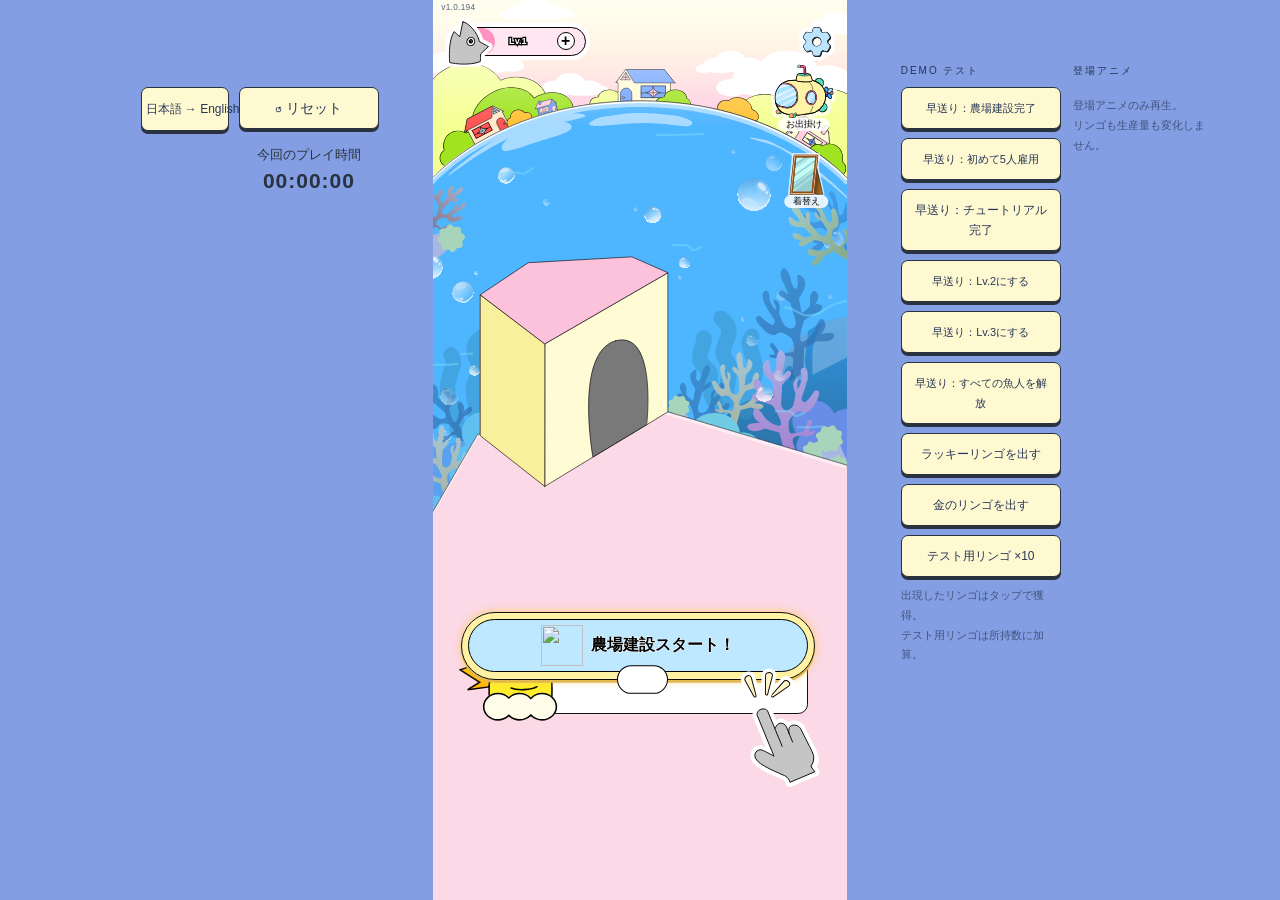
==== commit 0af971d8: "fix: sharpen settings icons and restart sessions v1.0.194" ====
--- a/index.html
+++ b/index.html
@@ -1,65 +1,65 @@
 <!doctype html>
-<html lang="zh-CN" class="game-booting"><head><meta charset="utf-8"><meta name="viewport" content="width=device-width,initial-scale=1,viewport-fit=cover"><title>APPLE WORKS · 苹果农场</title><link rel="icon" href="data:,"><style>.game-booting .phone,.game-booting .phone *,.game-booting .phone:before{transition:none!important}.game-booting .golden-art,.game-booting .gold-edge-glow,.game-booting .gold-waterfall,.game-booting .button-aura,.game-booting #specialGlow,.game-booting #goldRain,.game-booting #frenzyTimer{visibility:hidden!important}</style><link rel="stylesheet" href="style.css?v=1.0.193"><link rel="stylesheet" href="fonts/fonts.css?v=1.0.193"></head>
-<body><main class="phone construction-phase"><object class="computer-factory-art computer-factory-scene" data-src="img/svg/level-three-scene.svg?v=1.0.193" type="image/svg+xml" aria-hidden="true" tabindex="-1"></object><object class="computer-factory-art computer-factory-conveyor" data-src="img/svg/level-three-conveyor.svg?v=1.0.193" type="image/svg+xml" aria-hidden="true" tabindex="-1"></object><object id="juiceFactoryScene" class="juice-factory-scene" data-src="img/svg/level-two-scene.svg?v=1.0.193" type="image/svg+xml" aria-hidden="true" tabindex="-1"></object><span class="game-version" aria-label="游戏版本1.0.193">v1.0.193</span>
+<html lang="zh-CN" class="game-booting"><head><meta charset="utf-8"><meta name="viewport" content="width=device-width,initial-scale=1,viewport-fit=cover"><title>APPLE WORKS · 苹果农场</title><link rel="icon" href="data:,"><style>.game-booting .phone,.game-booting .phone *,.game-booting .phone:before{transition:none!important}.game-booting .golden-art,.game-booting .gold-edge-glow,.game-booting .gold-waterfall,.game-booting .button-aura,.game-booting #specialGlow,.game-booting #goldRain,.game-booting #frenzyTimer{visibility:hidden!important}</style><link rel="stylesheet" href="style.css?v=1.0.194"><link rel="stylesheet" href="fonts/fonts.css?v=1.0.194"></head>
+<body><main class="phone construction-phase"><object class="computer-factory-art computer-factory-scene" data-src="img/svg/level-three-scene.svg?v=1.0.194" type="image/svg+xml" aria-hidden="true" tabindex="-1"></object><object class="computer-factory-art computer-factory-conveyor" data-src="img/svg/level-three-conveyor.svg?v=1.0.194" type="image/svg+xml" aria-hidden="true" tabindex="-1"></object><object id="juiceFactoryScene" class="juice-factory-scene" data-src="img/svg/level-two-scene.svg?v=1.0.194" type="image/svg+xml" aria-hidden="true" tabindex="-1"></object><span class="game-version" aria-label="游戏版本1.0.194">v1.0.194</span>
 <header><div id="farmUpgradeControls" class="nameplate">
   <button id="factoryEntry" class="level-pill" aria-label="升级农场" disabled>
-    <img src="img/svg/level-one-fish.svg?v=1.0.193" alt="">
+    <img src="img/svg/level-one-fish.svg?v=1.0.194" alt="">
     <b id="factoryProgressLabel">Lv.1</b><span class="level-plus" aria-hidden="true">+</span>
   </button>
   <button id="quickFactoryUpgrade" class="quick-factory-upgrade" disabled hidden>
-    <span>距离下一级</span><img src="img/svg/level-one-coin.svg?v=1.0.193" alt=""><b id="quickFactoryPrice"></b>
+    <span>距离下一级</span><img src="img/svg/level-one-coin.svg?v=1.0.194" alt=""><b id="quickFactoryPrice"></b>
   </button>
-</div></header><button class="settings" aria-label="设置"><img src="img/svg/level-one-settings.svg?v=1.0.193" alt=""></button>
-<section class="balance"><span class="apple-mark"><img src="img/svg/apple.svg" alt="苹果"></span><strong id="balance">0</strong><span class="coin-balance" aria-label="金币余额"><img src="img/svg/level-one-coin.svg?v=1.0.193" alt="金币"><b id="coinBalance">0</b></span></section><div class="rate" aria-label="每秒生产量"><svg class="rate-ticket" viewBox="0 0 300 74" preserveAspectRatio="none" aria-hidden="true"><defs><clipPath id="rateTicketClip"><path d="M1 1H106Q118 19 130 1H299V70H130Q118 52 106 70H1Z"/></clipPath></defs><path d="M1 4H106Q118 22 130 4H299V73H130Q118 55 106 73H1Z" fill="#000"/><g clip-path="url(#rateTicketClip)"><path d="M0 0H300V71H0Z" fill="#fff"/><path d="M0 0H118V71H0Z" fill="#CBFF8D"/></g><path d="M1 1H106Q118 19 130 1H299V70H130Q118 52 106 70H1Z" fill="none" stroke="#000" stroke-width="1" vector-effect="non-scaling-stroke"/></svg><span class="rate-unit"><img src="img/svg/apple.svg" alt="苹果">/s</span><b id="rate">0</b><span id="rateMultiplier" class="rate-multiplier" hidden aria-label="产能乘以七">×7</span></div>
-<button id="missionEntry" class="mission-entry" aria-label="查看任务" hidden><img src="img/svg/mission-icon.svg?v=1.0.193" alt=""><span id="missionDot" hidden></span></button>
+</div></header><button class="settings" aria-label="设置"><img src="img/svg/level-one-settings.svg?v=1.0.194" alt=""></button>
+<section class="balance"><span class="apple-mark"><img src="img/svg/apple.svg" alt="苹果"></span><strong id="balance">0</strong><span class="coin-balance" aria-label="金币余额"><img src="img/svg/level-one-coin.svg?v=1.0.194" alt="金币"><b id="coinBalance">0</b></span></section><div class="rate" aria-label="每秒生产量"><svg class="rate-ticket" viewBox="0 0 300 74" preserveAspectRatio="none" aria-hidden="true"><defs><clipPath id="rateTicketClip"><path d="M1 1H106Q118 19 130 1H299V70H130Q118 52 106 70H1Z"/></clipPath></defs><path d="M1 4H106Q118 22 130 4H299V73H130Q118 55 106 73H1Z" fill="#000"/><g clip-path="url(#rateTicketClip)"><path d="M0 0H300V71H0Z" fill="#fff"/><path d="M0 0H118V71H0Z" fill="#CBFF8D"/></g><path d="M1 1H106Q118 19 130 1H299V70H130Q118 52 106 70H1Z" fill="none" stroke="#000" stroke-width="1" vector-effect="non-scaling-stroke"/></svg><span class="rate-unit"><img src="img/svg/apple.svg" alt="苹果">/s</span><b id="rate">0</b><span id="rateMultiplier" class="rate-multiplier" hidden aria-label="产能乘以七">×7</span></div>
+<button id="missionEntry" class="mission-entry" aria-label="查看任务" hidden><img src="img/svg/mission-icon.svg?v=1.0.194" alt=""><span id="missionDot" hidden></span></button>
 <div id="missionPanel" class="mission-panel" role="dialog" aria-modal="true" aria-label="任务板" hidden>
- <img id="missionCloseTap" class="mission-close-tap" src="img/svg/sell-guide-tap.svg?v=1.0.193" alt="" hidden>
- <img class="mission-board-art" src="img/svg/mission-board.svg?v=1.0.193" alt="">
+ <img id="missionCloseTap" class="mission-close-tap" src="img/svg/sell-guide-tap.svg?v=1.0.194" alt="" hidden>
+ <img class="mission-board-art" src="img/svg/mission-board.svg?v=1.0.194" alt="">
  <button id="closeMission" aria-label="关闭任务板">×</button>
  <div id="missionList" class="mission-list" hidden></div>
  <article class="mission-task" id="missionTask">
-  <img src="img/svg/mission-task-fish.svg?v=1.0.193" alt="">
+  <img src="img/svg/mission-task-fish.svg?v=1.0.194" alt="">
   <div><b>雇用5名员工！</b><progress id="missionProgress" max="5" value="0"></progress><span id="missionCount">0/5</span></div>
-  <button id="claimMission" disabled><img src="img/svg/level-one-coin.svg?v=1.0.193" alt=""><span>+100</span></button>
+  <button id="claimMission" disabled><img src="img/svg/level-one-coin.svg?v=1.0.194" alt=""><span>+100</span></button>
  </article>
 </div>
-<div class="factory-hud"><section id="recruitGoal" class="recruit-goal"><b class="recruit-goal-title">目标：招募5名鱼人</b><div class="factory-entry-track" role="progressbar" aria-label="鱼人招募进度" aria-valuemin="0" aria-valuemax="5" id="recruitGoalTrack"><span id="recruitGoalFill" class="recruit-goal-fill"></span><span id="recruitGoalLabel" class="recruit-goal-label">0/5</span></div><div id="recruitGoalActions" class="recruit-goal-actions" hidden><button id="goalNewFarm">达成目标了！</button></div></section></div><section class="stage" aria-label="苹果农场展示"><div class="factory-art" id="factoryArt"><object id="operatingFactoryArt" class="operating-factory-art" role="img" aria-label="苹果农场与传送带" data="img/svg/apple-bg1-1-empty.svg?v=1.0.193" type="image/svg+xml" tabindex="-1"></object><svg id="basketCue" class="basket-cue" viewBox="0 0 100 70" aria-hidden="true"><path d="M7 20 75 3 97 18 91 54 30 68 5 51Z"/><path d="m5 51 25 17 61-14M7 20l23 17 67-19M30 37l-0 31"/></svg><svg id="constructionScene" class="construction-factory-art" xmlns="http://www.w3.org/2000/svg" role="img" aria-label="逐步建造的苹果农场" width="383.14337158203125" height="369.9350891113281" viewBox="0 0 383.14337158203125 369.9350891113281"><!-- construction-base:start --><g data-build-step="0" data-figma-node="4990:580" class="build-base"><svg x="0" y="34.15673828125" preserveAspectRatio="none" overflow="visible" style="display: block;" width="383.143" height="335.921" viewBox="0 0 383.143 335.921" fill="none" xmlns="http://www.w3.org/2000/svg" xmlns:xlink="http://www.w3.org/1999/xlink"><g id="f000"><g id="Rectangle 81"><path d="M54.6213 81.7811L140.478 71.0685L383.143 103.439V335.921H0V151.258L54.6213 81.7811Z" fill="#FBD9E6"/><mask id="stroke0_0_300" fill="white"><path d="M54.6213 81.7811L140.478 71.0685L383.143 103.439V335.921H0V151.258L54.6213 81.7811Z"/></mask><path d="M0 151.258L54.6213 81.7811L140.478 71.0685L383.143 103.439" stroke-width="0.375992" stroke="black" mask="url(#stroke0_0_300)"/></g><g id="Vector 79"><use xlink:href="#stroke1_0_300" fill="#FDDBEB"/><use xlink:href="#stroke1_0_300" fill="#FFFBD5"/><path d="M84.2236 105.303V40.0144L140.582 7.43979V71.1554L130.956 77.0463L106.28 91.8829L84.2236 105.303Z" stroke-width="0.281994" stroke-linecap="round" stroke="black"/></g><g id="Vector 80"><use xlink:href="#stroke2_0_300" fill="#FA93AE"/><use xlink:href="#stroke2_0_300" fill="#F8F09D"/><path d="M84.2238 40.0514L54.6216 17.5316V82.0671L84.164 105.303L84.2238 40.0514Z" stroke-width="0.281994" stroke="black"/></g><path id="Vector 81" d="M76.6422 2.81173L54.6216 17.5314L84.1979 40.0176L140.634 7.41286L124.128 0.142674L76.6422 2.81173Z" fill="#FCC2DB" stroke-width="0.281994" stroke="black"/><path id="Vector 82" d="M116.698 38.5683C97.4719 43.7507 106.267 91.8471 106.267 91.8471L130.904 77.0202C130.904 77.0202 135.924 33.3859 116.698 38.5683Z" fill="#797979" stroke-width="0.281994" stroke-linecap="round" stroke="black"/></g><defs><path id="stroke1_0_300" d="M84.2236 40.0144V105.303L106.28 91.8829L130.956 77.0463L140.582 71.1554V7.43979L84.2236 40.0144Z"/><path id="stroke2_0_300" d="M54.6216 17.5316L84.2238 40.0514L84.164 105.303L54.6216 82.0671V17.5316Z"/></defs></svg></g><!-- construction-base:end --></svg><object id="goldenFactoryArt" class="golden-art" aria-hidden="true" data="img/svg/apple-bg1-1-gold-empty.svg?v=1.0.193" type="image/svg+xml" tabindex="-1"></object></div></section>
+<div class="factory-hud"><section id="recruitGoal" class="recruit-goal"><b class="recruit-goal-title">目标：招募5名鱼人</b><div class="factory-entry-track" role="progressbar" aria-label="鱼人招募进度" aria-valuemin="0" aria-valuemax="5" id="recruitGoalTrack"><span id="recruitGoalFill" class="recruit-goal-fill"></span><span id="recruitGoalLabel" class="recruit-goal-label">0/5</span></div><div id="recruitGoalActions" class="recruit-goal-actions" hidden><button id="goalNewFarm">达成目标了！</button></div></section></div><section class="stage" aria-label="苹果农场展示"><div class="factory-art" id="factoryArt"><object id="operatingFactoryArt" class="operating-factory-art" role="img" aria-label="苹果农场与传送带" data="img/svg/apple-bg1-1-empty.svg?v=1.0.194" type="image/svg+xml" tabindex="-1"></object><svg id="basketCue" class="basket-cue" viewBox="0 0 100 70" aria-hidden="true"><path d="M7 20 75 3 97 18 91 54 30 68 5 51Z"/><path d="m5 51 25 17 61-14M7 20l23 17 67-19M30 37l-0 31"/></svg><svg id="constructionScene" class="construction-factory-art" xmlns="http://www.w3.org/2000/svg" role="img" aria-label="逐步建造的苹果农场" width="383.14337158203125" height="369.9350891113281" viewBox="0 0 383.14337158203125 369.9350891113281"><!-- construction-base:start --><g data-build-step="0" data-figma-node="4990:580" class="build-base"><svg x="0" y="34.15673828125" preserveAspectRatio="none" overflow="visible" style="display: block;" width="383.143" height="335.921" viewBox="0 0 383.143 335.921" fill="none" xmlns="http://www.w3.org/2000/svg" xmlns:xlink="http://www.w3.org/1999/xlink"><g id="f000"><g id="Rectangle 81"><path d="M54.6213 81.7811L140.478 71.0685L383.143 103.439V335.921H0V151.258L54.6213 81.7811Z" fill="#FBD9E6"/><mask id="stroke0_0_300" fill="white"><path d="M54.6213 81.7811L140.478 71.0685L383.143 103.439V335.921H0V151.258L54.6213 81.7811Z"/></mask><path d="M0 151.258L54.6213 81.7811L140.478 71.0685L383.143 103.439" stroke-width="0.375992" stroke="black" mask="url(#stroke0_0_300)"/></g><g id="Vector 79"><use xlink:href="#stroke1_0_300" fill="#FDDBEB"/><use xlink:href="#stroke1_0_300" fill="#FFFBD5"/><path d="M84.2236 105.303V40.0144L140.582 7.43979V71.1554L130.956 77.0463L106.28 91.8829L84.2236 105.303Z" stroke-width="0.281994" stroke-linecap="round" stroke="black"/></g><g id="Vector 80"><use xlink:href="#stroke2_0_300" fill="#FA93AE"/><use xlink:href="#stroke2_0_300" fill="#F8F09D"/><path d="M84.2238 40.0514L54.6216 17.5316V82.0671L84.164 105.303L84.2238 40.0514Z" stroke-width="0.281994" stroke="black"/></g><path id="Vector 81" d="M76.6422 2.81173L54.6216 17.5314L84.1979 40.0176L140.634 7.41286L124.128 0.142674L76.6422 2.81173Z" fill="#FCC2DB" stroke-width="0.281994" stroke="black"/><path id="Vector 82" d="M116.698 38.5683C97.4719 43.7507 106.267 91.8471 106.267 91.8471L130.904 77.0202C130.904 77.0202 135.924 33.3859 116.698 38.5683Z" fill="#797979" stroke-width="0.281994" stroke-linecap="round" stroke="black"/></g><defs><path id="stroke1_0_300" d="M84.2236 40.0144V105.303L106.28 91.8829L130.956 77.0463L140.582 71.1554V7.43979L84.2236 40.0144Z"/><path id="stroke2_0_300" d="M54.6216 17.5316L84.2238 40.0514L84.164 105.303L54.6216 82.0671V17.5316Z"/></defs></svg></g><!-- construction-base:end --></svg><object id="goldenFactoryArt" class="golden-art" aria-hidden="true" data="img/svg/apple-bg1-1-gold-empty.svg?v=1.0.194" type="image/svg+xml" tabindex="-1"></object></div></section>
 <div class="fish-character-shadow" aria-hidden="true"></div><div id="purchaseSpeech" class="purchase-speech" role="status" hidden><svg class="speech-outline" viewBox="0 0 410 85" preserveAspectRatio="none" aria-hidden="true"><path id="speechPath" d="M51 .5H389Q409.5 .5 409.5 21V64Q409.5 84.5 389 84.5H51Q30.5 84.5 30.5 64V39L.5 26L30.5 25V21Q30.5 .5 51 .5Z" fill="white" stroke="black" stroke-width="1" vector-effect="non-scaling-stroke" stroke-linejoin="round"/></svg><span class="speech-copy"><span id="speechMeasure" class="speech-measure" aria-hidden="true">哦，又来新人了。</span><span id="speechText" class="speech-text">哦，又来新人了。</span></span></div><div id="factoryStartupPrompt" class="purchase-speech" role="status" hidden><svg class="speech-outline" viewBox="0 0 410 85" preserveAspectRatio="none" aria-hidden="true"><path d="M51 .5H389Q409.5 .5 409.5 21V64Q409.5 84.5 389 84.5H51Q30.5 84.5 30.5 64V39L.5 26L30.5 25V21Q30.5 .5 51 .5Z" fill="white" stroke="black" stroke-width="1" vector-effect="non-scaling-stroke" stroke-linejoin="round"/></svg><span class="speech-text"><span id="factoryStartupHint">手动点击生产按钮 5 次，启动机器！</span><br><strong id="factoryStartupProgress">0/5</strong></span></div><iframe class="fish-character" src="about:blank" title="奶鱼角色，可拖动头部、身体和四肢" scrolling="no"></iframe>
-<section id="wardrobeView" class="wardrobe-view" aria-label="衣橱" hidden><button id="wardrobeBack" class="wardrobe-back"><svg viewBox="0 0 32 26" aria-hidden="true"><path d="M13 3L3 11L13 19M4 11H21Q29 11 29 18Q29 24 21 24H17" fill="none" stroke="currentColor" stroke-width="3" stroke-linecap="round" stroke-linejoin="round"/></svg><span>返回农场</span></button><div class="wardrobe-side-actions"><button id="wardrobeGacha" class="wardrobe-side wardrobe-gacha"><img src="img/svg/capsule.svg" alt="扭蛋机"><span class="action-caption">扭蛋</span></button><button id="wardrobeOutdoor" class="wardrobe-side wardrobe-outdoor outdoor-button" aria-label="外出，暂未开放"><img src="img/svg/outdoor.svg?v=sub95" alt="外出"><span class="action-caption">外出</span></button></div><section class="wardrobe-inventory" aria-labelledby="wardrobeTitle"><div class="wardrobe-toolbar"><h2 id="wardrobeTitle"><svg viewBox="0 0 36 34" aria-hidden="true"><path d="M11 2L16 4H20L25 2L34 10L29 18L25 15V32H11V15L7 18L2 10Z" fill="#ffbe62" stroke="#000" stroke-width="1" stroke-linejoin="round"/></svg><span>衣橱</span></h2><div class="wardrobe-tabs" role="group" aria-label="服装类型"><button id="clearWardrobe">清除所有服装</button><span class="wardrobe-tab-divider" aria-hidden="true"></span><button data-wardrobe-mode="single" aria-pressed="true">单品</button><button data-wardrobe-mode="suit" aria-pressed="false">套装</button></div></div><div class="wardrobe-legend"><span><i class="wearing-key"></i>已穿着 <i class="selected-key"></i>选中</span></div><div id="wardrobeScroll" class="wardrobe-scroll" tabindex="0" aria-label="服装栏，可上下滚动"><div id="wardrobeSlots" class="wardrobe-slots"></div></div></section></section><section class="actions"><button id="openGacha" class="box capsule" aria-label="衣柜换装"><img src="img/svg/level-one-mirror.svg?v=1.0.193" alt="衣柜换装"><span class="action-caption">换装</span></button><button id="produce" class="produce" aria-label="生产苹果"><span class="produce-visual" aria-hidden="true"><img src="img/svg/grow-apple-button.svg?v=1.0.193" alt=""></span><small id="clickValue" hidden>每次 +1</small></button><button id="sellCrate" class="sell-crate" disabled aria-label="卖出苹果箱"><span class="sell-crate-visual" aria-hidden="true" data-apple-src="img/svg/sell-apple-boxes-button.svg?v=1.0.193" data-juice-src="img/svg/sell-apple-juice-boxes-button.svg?v=1.0.193" data-laptop-src="img/svg/sell-apple-laptop-button.svg?v=1.0.193"><img src="img/svg/sell-apple-boxes-button.svg?v=1.0.193" alt=""></span><small id="crateProgress" class="sell-crate-progress">0箱＝0/30</small><span class="sell-crate-reward" id="sellCrateReward"><b id="crateReward">+0</b></span><span class="sell-crate-cta" aria-hidden="true" data-apple-src="img/svg/sell-apple-boxes-cta.svg?v=1.0.193" data-juice-src="img/svg/sell-apple-juice-boxes-cta.svg?v=1.0.193" data-laptop-src="img/svg/sell-apple-laptop-cta.svg?v=1.0.193"><img src="img/svg/sell-apple-boxes-cta.svg?v=1.0.193" alt=""></span></button><div class="capsule-wrap wardrobe-entry"><button id="openShop" class="capsule outdoor-button" aria-label="外出，暂未开放"><img src="img/svg/level-one-submarine.svg?v=1.0.193" alt="外出"><span class="action-caption">外出</span><span id="vendingDot" hidden></span></button></div></section>
+<section id="wardrobeView" class="wardrobe-view" aria-label="衣橱" hidden><button id="wardrobeBack" class="wardrobe-back"><svg viewBox="0 0 32 26" aria-hidden="true"><path d="M13 3L3 11L13 19M4 11H21Q29 11 29 18Q29 24 21 24H17" fill="none" stroke="currentColor" stroke-width="3" stroke-linecap="round" stroke-linejoin="round"/></svg><span>返回农场</span></button><div class="wardrobe-side-actions"><button id="wardrobeGacha" class="wardrobe-side wardrobe-gacha"><img src="img/svg/capsule.svg" alt="扭蛋机"><span class="action-caption">扭蛋</span></button><button id="wardrobeOutdoor" class="wardrobe-side wardrobe-outdoor outdoor-button" aria-label="外出，暂未开放"><img src="img/svg/outdoor.svg?v=sub95" alt="外出"><span class="action-caption">外出</span></button></div><section class="wardrobe-inventory" aria-labelledby="wardrobeTitle"><div class="wardrobe-toolbar"><h2 id="wardrobeTitle"><svg viewBox="0 0 36 34" aria-hidden="true"><path d="M11 2L16 4H20L25 2L34 10L29 18L25 15V32H11V15L7 18L2 10Z" fill="#ffbe62" stroke="#000" stroke-width="1" stroke-linejoin="round"/></svg><span>衣橱</span></h2><div class="wardrobe-tabs" role="group" aria-label="服装类型"><button id="clearWardrobe">清除所有服装</button><span class="wardrobe-tab-divider" aria-hidden="true"></span><button data-wardrobe-mode="single" aria-pressed="true">单品</button><button data-wardrobe-mode="suit" aria-pressed="false">套装</button></div></div><div class="wardrobe-legend"><span><i class="wearing-key"></i>已穿着 <i class="selected-key"></i>选中</span></div><div id="wardrobeScroll" class="wardrobe-scroll" tabindex="0" aria-label="服装栏，可上下滚动"><div id="wardrobeSlots" class="wardrobe-slots"></div></div></section></section><section class="actions"><button id="openGacha" class="box capsule" aria-label="衣柜换装"><img src="img/svg/level-one-mirror.svg?v=1.0.194" alt="衣柜换装"><span class="action-caption">换装</span></button><button id="produce" class="produce" aria-label="生产苹果"><span class="produce-visual" aria-hidden="true"><img src="img/svg/grow-apple-button.svg?v=1.0.194" alt=""></span><small id="clickValue" hidden>每次 +1</small></button><button id="sellCrate" class="sell-crate" disabled aria-label="卖出苹果箱"><span class="sell-crate-visual" aria-hidden="true" data-apple-src="img/svg/sell-apple-boxes-button.svg?v=1.0.194" data-juice-src="img/svg/sell-apple-juice-boxes-button.svg?v=1.0.194" data-laptop-src="img/svg/sell-apple-laptop-button.svg?v=1.0.194"><img src="img/svg/sell-apple-boxes-button.svg?v=1.0.194" alt=""></span><small id="crateProgress" class="sell-crate-progress">0箱＝0/30</small><span class="sell-crate-reward" id="sellCrateReward"><b id="crateReward">+0</b></span><span class="sell-crate-cta" aria-hidden="true" data-apple-src="img/svg/sell-apple-boxes-cta.svg?v=1.0.194" data-juice-src="img/svg/sell-apple-juice-boxes-cta.svg?v=1.0.194" data-laptop-src="img/svg/sell-apple-laptop-cta.svg?v=1.0.194"><img src="img/svg/sell-apple-boxes-cta.svg?v=1.0.194" alt=""></span></button><div class="capsule-wrap wardrobe-entry"><button id="openShop" class="capsule outdoor-button" aria-label="外出，暂未开放"><img src="img/svg/level-one-submarine.svg?v=1.0.194" alt="外出"><span class="action-caption">外出</span><span id="vendingDot" hidden></span></button></div></section>
 <button id="guideTouchSurface" class="guide-touch-surface" aria-label="显示完整对话或继续教學" hidden></button>
 <div id="growGuideShade" class="grow-guide-shade" aria-hidden="true" hidden></div>
 <div id="growGuide" class="grow-guide" hidden>
- <img class="grow-guide-tap" src="img/svg/build-guide-tap.svg?v=1.0.193" alt="">
- <img class="hire-guide-tap" src="img/svg/sell-guide-tap.svg?v=1.0.193" alt="">
- <img class="sell-guide-tap" src="img/svg/sell-guide-tap.svg?v=1.0.193" alt="">
+ <img class="grow-guide-tap" src="img/svg/build-guide-tap.svg?v=1.0.194" alt="">
+ <img class="hire-guide-tap" src="img/svg/sell-guide-tap.svg?v=1.0.194" alt="">
+ <img class="sell-guide-tap" src="img/svg/sell-guide-tap.svg?v=1.0.194" alt="">
  <div class="grow-guide-dialogue" role="status">
-  <img src="img/svg/build-guide-fish.svg?v=1.0.193" alt="">
+  <img src="img/svg/build-guide-fish.svg?v=1.0.194" alt="">
   <span id="growGuideText" data-translated></span>
  </div>
 </div>
 <div class="build-guide-shade" aria-hidden="true"></div>
 <section id="constructionPanel" class="construction-panel" aria-label="建造农场">
  <div class="build-guide-dialogue" role="status">
-  <img src="img/svg/build-guide-fish.svg?v=1.0.193" alt="">
+  <img src="img/svg/build-guide-fish.svg?v=1.0.194" alt="">
   <span id="buildGuideText"></span>
  </div>
  <button id="buildFactory" class="build-factory"><img src="img/svg/setting.svg" alt=""><span id="buildFactoryLabel">开始建造农场！</span></button>
  <span id="buildGuideRemaining" class="build-guide-remaining" aria-hidden="true"></span>
- <img class="build-guide-tap" src="img/svg/build-guide-tap.svg?v=1.0.193" alt="">
+ <img class="build-guide-tap" src="img/svg/build-guide-tap.svg?v=1.0.194" alt="">
 </section><section class="building-shop"><div class="shop-head"><h1 aria-label="鱼人募集"><b>招募板</b></h1></div><div id="buildings" class="building-list"></div></section>
 <div class="frenzy-timer" id="frenzyTimer" hidden><div class="frenzy-timer-label"><b>黄金狂热 ×7</b><span id="frenzyCountdown"></span></div><progress id="frenzyProgress" max="20" value="0" aria-label="黄金狂热剩余时间"></progress></div><div class="gold-waterfall" aria-hidden="true"><svg class="gold-wave" viewBox="0 0 400 180" preserveAspectRatio="none" aria-hidden="true"><defs><linearGradient id="waterGold" x1="0" y1="0" x2="0" y2="1"><stop stop-color="#FCF043" stop-opacity=".8"/><stop offset=".25" stop-color="#ffe62e" stop-opacity=".45"/><stop offset="1" stop-color="#fff36b" stop-opacity="0"/></linearGradient></defs><path d="M0 22Q50 -12 100 22T200 22T300 22T400 22V180H0Z" fill="url(#waterGold)"/><path d="M0 22Q50 -12 100 22T200 22T300 22T400 22" fill="none" stroke="#FCF043" stroke-width="3"/></svg><svg class="gold-wave" viewBox="0 0 400 180" preserveAspectRatio="none" aria-hidden="true"><defs><linearGradient id="waterGold2" x1="0" y1="0" x2="0" y2="1"><stop stop-color="#FCF043" stop-opacity=".8"/><stop offset=".25" stop-color="#ffe62e" stop-opacity=".45"/><stop offset="1" stop-color="#fff36b" stop-opacity="0"/></linearGradient></defs><path d="M0 22Q50 -12 100 22T200 22T300 22T400 22V180H0Z" fill="url(#waterGold2)"/><path d="M0 22Q50 -12 100 22T200 22T300 22T400 22" fill="none" stroke="#FCF043" stroke-width="3"/></svg><svg class="gold-wave" viewBox="0 0 400 180" preserveAspectRatio="none" aria-hidden="true"><defs><linearGradient id="waterGold3" x1="0" y1="0" x2="0" y2="1"><stop stop-color="#FCF043" stop-opacity=".8"/><stop offset=".25" stop-color="#ffe62e" stop-opacity=".45"/><stop offset="1" stop-color="#fff36b" stop-opacity="0"/></linearGradient></defs><path d="M0 22Q50 -12 100 22T200 22T300 22T400 22V180H0Z" fill="url(#waterGold3)"/><path d="M0 22Q50 -12 100 22T200 22T300 22T400 22" fill="none" stroke="#FCF043" stroke-width="3"/></svg></div><div id="goldRain" class="gold-rain" aria-hidden="true"></div><div class="button-aura" aria-hidden="true"></div><div class="gold-edge-glow" aria-hidden="true"></div><div id="specialGlow" class="special-glow" hidden aria-hidden="true"></div><div id="specialLayer" class="special-layer"></div><div id="buildingCard" class="building-card" role="dialog" aria-label="鱼人介绍" hidden><div class="card-head"><b id="cardName"></b><span class="card-price"><i id="cardBulk">x1</i><img src="img/svg/coin.svg" alt="金币"><span id="cardPrice"></span></span></div><p id="cardDesc" class="card-desc"></p><hr><p id="cardPer" class="card-line"></p><p id="cardOwned" class="card-line"></p><p id="cardTotal" class="card-line"></p><button id="cardBuy" class="card-buy">招募</button></div><div id="shopShade" class="shop-shade" hidden aria-hidden="true"></div><button id="openingDialogue" class="opening-dialogue" type="button" hidden>
-  <img src="img/svg/opening-dialogue.svg?v=1.0.193" alt="">
-  <img src="img/svg/opening-dialogue-highlight.svg?v=1.0.193" alt="" hidden>
+  <img src="img/svg/opening-dialogue.svg?v=1.0.194" alt="">
+  <img src="img/svg/opening-dialogue-highlight.svg?v=1.0.194" alt="" hidden>
   <span id="openingDialogueText">好嘞！</span>
  </button></main><aside class="debug-reset" aria-label="测试重置"><button id="languageSwitch" aria-label="切换语言">中文 → 日本語</button><button id="restart">↺ 重新开始</button><div class="play-time"><span>本轮游戏时间</span><strong id="playTime">00:00:00</strong><div class="level-times" id="milestoneTimes" hidden><span id="constructionTimeRow" hidden><i>农场建造完成</i><b id="constructionTime"></b></span><span id="fiveEmployeesTimeRow" hidden><i>首次雇满5人</i><b id="fiveEmployeesTime"></b></span><span id="firstFarmUpgradeTimeRow" hidden><i>首次农场升级</i><b id="firstFarmUpgradeTime"></b></span></div></div></aside><aside class="debug-events" aria-label="游戏测试"><div class="demo-column"><small>DEMO 测试</small><button id="testBuildComplete">快进：农场建造完成</button><button id="testFiveEmployees">快进：首次雇满5人</button><button id="testTutorialComplete">快进：完成教学</button><button id="testFarmLevelTwo">快進：升級到lv.2</button><button id="testFarmLevelThree">快進：升級到lv.3</button><button id="testUnlockAllRecruits">快進：解鎖所有魚人</button><button id="testLucky">刷新幸运苹果</button><button id="testGolden">刷新金苹果</button><button id="testApples" title="测试用：余额至少补到100万，之后每次乘10；同步计入累计产量">测试苹果 ×10</button><p>随机苹果需点击领取。<br>测试苹果直接加入余额。</p></div><div class="demo-column"><small>进场动画</small><div id="spawnGrid" class="spawn-grid"></div><p>只播放进场动画，<br>不花苹果也不加产能。</p></div></aside><dialog id="constructionCompleteDialog" class="construction-complete-dialog" aria-labelledby="constructionCompleteTitle"><h2 id="constructionCompleteTitle">农场建成啦！</h2><p>招募员工，让苹果农场发展壮大</p><div class="construction-complete-tip">拥有至少 <strong>5名员工</strong> 后<br>就能放心去建新农场</div><button id="beginOperation">开始经营</button></dialog><dialog id="newFarmDialog" class="new-farm-dialog" aria-labelledby="newFarmTitle"><button id="closeNewFarm" class="new-farm-close" aria-label="关闭">×</button><h2 id="newFarmTitle">开设新农场</h2><p id="recruitGoalIntro" hidden>你已招满5名鱼人！接下来可以开设新农场，或升级这座农场。</p><p>换一座农场，体验新的经营方式。这里的鱼人会继续工作，当前农场常态秒产的10%将带到下一座农场。</p><div class="farm-inheritance"><div><span>当前常态秒产</span><b id="farmCurrentCps"></b></div><div><span>下一农场继承10%</span><b id="farmInheritedCps"></b></div></div><p id="newFarmContinueHint">也可以继续经营：招募更多员工、升级农场，提高每秒产量。</p><p id="newFarmEntryHint">等农场发展壮大后，随时都能从右上角的升级农场界面开设新农场。</p><div class="new-farm-actions"><button id="confirmNewFarm">开设新农场</button><button id="goalContinue">继续经营</button></div><p id="goalUnavailable" hidden role="status">此功能还未开放</p></dialog><dialog id="factoryUpgradeDialog" class="fish-upgrade-dialog factory-upgrade-dialog" aria-labelledby="factoryStageTitle"><button id="closeFactoryUpgrade" class="upgrade-close" aria-label="关闭农场升级">×</button><h2 id="factoryStageTitle"></h2><p id="factoryMilestone" role="status" hidden></p><p id="factoryStageCount"></p><div class="farm-dialog-level" id="factoryStageProgress">lv.1</div><section id="factoryNext"><h3 id="factoryNextName"></h3><p class="upgrade-caption">本次升级效果</p><div id="factoryNextEffect"></div><p class="upgrade-caption">升级价格</p><div class="upgrade-price"><img src="img/svg/coin.svg" alt="金币"><b id="factoryNextPrice"></b></div><button id="confirmFactoryUpgrade">升级</button><p id="factoryNextHint"></p></section><p id="missionUpgradeHint" class="mission-upgrade-hint" data-translated></p><p id="factoryComplete" hidden>农场已完成全部升级！</p><button id="openNewFactory" hidden>开设新农场</button><p id="newFactoryNotice" role="status" hidden>此功能还未开放</p></dialog><dialog id="shopDialog" class="vending-dialog" aria-label="自动贩卖机"><section class="vending-machine"><header class="vending-header"><button id="viewItems" class="view-items" aria-disabled="true">查看道具 <span id="itemCount">0</span></button><button id="closeShop" class="vending-close" aria-label="关闭自动贩卖机"><span></span></button></header><div class="vending-interior"><div class="vending-shelves" aria-hidden="true"><div></div><div></div><div></div></div><div id="upgrades" class="vending-grid"></div><p id="emptyShop" class="vending-empty" hidden>暂无可升级道具。</p><div class="vending-outlet" aria-hidden="true"></div><div class="vending-slot" aria-hidden="true"></div><section id="itemDetail" class="item-detail" hidden aria-live="polite"><div class="item-detail-head"><b id="itemName"></b><span class="item-detail-price"><img src="img/svg/coin.svg" alt="金币"><span id="itemPrice"></span></span></div><p id="itemDescription"></p><button id="buyItem">购买</button></section></div><i class="vending-foot left" aria-hidden="true"></i><i class="vending-foot right" aria-hidden="true"></i></section></dialog><dialog id="catalogDialog" class="catalog-dialog" aria-label="道具一览"><div class="catalog-head"><div><h2>道具一览</h2><p class="catalog-count">共 <b id="catalogTotal">0</b> 件道具 · 已拥有 <b id="catalogOwned">0</b></p></div><button id="closeCatalog" class="catalog-close" aria-label="关闭道具一览">×</button></div><p class="catalog-note">按价格从低到高排列，这里只做展示，不能购买。</p><div id="catalogGrid" class="catalog-grid"></div><section id="catalogDetail" class="catalog-detail" hidden aria-live="polite"><div class="catalog-detail-head"><b id="catalogName"></b><span id="catalogStatus" class="catalog-status"></span><span class="catalog-detail-price"><img src="img/svg/coin.svg" alt="金币"><span id="catalogPrice"></span></span></div><p id="catalogDescription"></p><p id="catalogUnlock" class="catalog-unlock"></p></section></dialog><dialog id="settingsDialog" class="settings-dialog" aria-label="设置">
  <div class="settings-artboard">
-  <img class="settings-art" src="img/svg/settings-panel.svg?v=1.0.193" alt="">
+  <img class="settings-art" src="img/svg/settings-panel.svg?v=1.0.194" alt="">
   <button id="closeSettings" class="settings-hit settings-close" aria-label="关闭设置"></button>
-  <button id="sfxToggle" class="settings-hit settings-sfx" aria-label="效果音" aria-pressed="true"><img src="img/svg/settings-sfx-on.svg?v=1.0.193" alt=""></button>
-  <button class="settings-hit settings-music" aria-label="背景音乐，暂未开放" aria-disabled="true"></button>
+  <button id="sfxToggle" class="settings-hit settings-sfx" aria-label="效果音" aria-pressed="true"><img src="img/svg/settings-sfx-on.svg?v=1.0.194" alt=""></button>
+  <button class="settings-hit settings-music" aria-label="背景音乐，暂未开放" aria-disabled="true"><img src="img/svg/settings-music-off.svg?v=1.0.194" alt=""></button>
   <button id="previousLanguage" class="settings-hit settings-language-prev" aria-label="上一种语言"></button>
   <span id="settingsLanguage" class="settings-language" aria-live="polite"></span>
   <button id="nextLanguage" class="settings-hit settings-language-next" aria-label="下一种语言"></button>
   <button class="settings-hit settings-tutorial" aria-label="教学，暂未开放" aria-disabled="true"><span>TUTORIAL</span></button>
  </div>
-</dialog><div id="toast" role="status"></div><div id="frenzyGlowLayer" aria-hidden="true"></div><div id="fx" aria-hidden="true"></div><canvas width="1" height="1" hidden></canvas><script src="i18n-en.js?v=1.0.193"></script><script src="i18n.js?v=1.0.193"></script><script src="character/embed-bundle.js?v=1.0.193"></script><script src="upgrades.js?v=1.0.193"></script><script src="wardrobe-data.js?v=1.0.193"></script><script src="factory-build-data.js?v=1.0.193"></script><script src="game.js?v=1.0.193"></script></body></html>
+</dialog><div id="toast" role="status"></div><div id="frenzyGlowLayer" aria-hidden="true"></div><div id="fx" aria-hidden="true"></div><canvas width="1" height="1" hidden></canvas><script src="i18n-en.js?v=1.0.194"></script><script src="i18n.js?v=1.0.194"></script><script src="character/embed-bundle.js?v=1.0.194"></script><script src="upgrades.js?v=1.0.194"></script><script src="wardrobe-data.js?v=1.0.194"></script><script src="factory-build-data.js?v=1.0.194"></script><script src="game.js?v=1.0.194"></script></body></html>
--- a/style.css
+++ b/style.css
@@ -1091,7 +1091,7 @@
 
 /* Apple Factory Level 1: SVG scenery with live game controls above it. */
 .phone:not(.wardrobe-open){
- background:#4eb5ff url("img/svg/level-one-scene.svg?v=1.0.193") center / 100% 100% no-repeat;
+ background:#4eb5ff url("img/svg/level-one-scene.svg?v=1.0.194") center / 100% 100% no-repeat;
 }
 .phone>header{top:2.5%;left:4%;right:3%;height:9cqw;justify-content:space-between}
 .phone .nameplate{
@@ -1284,13 +1284,13 @@
 /* Hiring Section artwork uses a 402 × 159 design grid. */
 .phone .building-shop{
  top:82.61%;border:0;border-radius:0;padding:0;overflow:visible;
- background:#edba69 url("img/svg/hiring/board.svg?v=1.0.193") center / 100% 100% no-repeat;
+ background:#edba69 url("img/svg/hiring/board.svg?v=1.0.194") center / 100% 100% no-repeat;
 }
 .phone .building-shop::before{display:none}
 .phone .building-shop .shop-head{position:absolute;inset:0 0 auto;height:18%;padding:0;z-index:6;pointer-events:none}
 .phone .building-shop .shop-head::before{
  content:'';position:absolute;left:35.82%;top:6.99%;width:28.36%;height:94.34%;
- background:url("img/svg/hiring/board-title.svg?v=1.0.193") center / 100% 100% no-repeat;
+ background:url("img/svg/hiring/board-title.svg?v=1.0.194") center / 100% 100% no-repeat;
 }
 .phone .building-shop h1{
  position:absolute;left:36.6%;top:11%;width:25.7%;height:82%;
@@ -1346,7 +1346,7 @@
 .recruit-price{
  position:absolute;inset:87.1% 0 3.45%;
  display:flex;align-items:center;justify-content:center;gap:.7cqw;padding:.1cqw .8cqw 0;
- background:url("img/svg/hiring/price.svg?v=1.0.193") center / 100% 100% no-repeat;
+ background:url("img/svg/hiring/price.svg?v=1.0.194") center / 100% 100% no-repeat;
  font:700 2.75cqw/1 Itim,sans-serif;color:#211a13;white-space:nowrap;pointer-events:none;
 }
 .recruit-price img{width:2.4cqw;height:2.4cqw}
@@ -1368,7 +1368,7 @@
 
 /* The first farm upgrade reveals the juice factory. */
 .phone.farm-level-two:not(.wardrobe-open){
- background-image:url("img/svg/level-two-scene.svg?v=1.0.193");
+ background-image:url("img/svg/level-two-scene.svg?v=1.0.194");
 }
 .farm-level-two .factory-art .operating-factory-art,
 .farm-level-two .factory-art .golden-art,
@@ -1392,7 +1392,7 @@
 
 /* Keep the Level 3 factory visible through later enhancements. */
 .phone.farm-level-three:not(.wardrobe-open){
- background-image:url("img/svg/level-three-scene.svg?v=1.0.193");
+ background-image:url("img/svg/level-three-scene.svg?v=1.0.194");
 }
 /* Match the resident's resting pose to the fishman at the right of the 402 × 874 design. */
 .phone.farm-level-three:not(.wardrobe-open) :is(.fish-character,.fish-character-shadow){
@@ -1469,7 +1469,7 @@
  inset:50% auto auto 50%;width:96.52cqw;height:26.12cqw;
  transform:translate(-50%,-50%);
  border:0;border-radius:0;
- background:url('img/svg/build-guide-button.svg?v=1.0.193') center / 100% 100% no-repeat;
+ background:url('img/svg/build-guide-button.svg?v=1.0.194') center / 100% 100% no-repeat;
 }
 .phone.build-tutorial .build-factory > img{opacity:0;position:absolute;left:9%}
 .phone.build-tutorial .build-factory > span{
@@ -1480,19 +1480,19 @@
 html:lang(ja) .phone.build-tutorial .build-factory > span{
  position:absolute;inset:0;color:transparent;-webkit-text-stroke:0;
  background:var(--build-label-art) center / 100% 100% no-repeat;
- --build-label-art:url('img/svg/build-label-progress.svg?v=1.0.193');
+ --build-label-art:url('img/svg/build-label-progress.svg?v=1.0.194');
 }
 html:lang(ja) .phone.build-tutorial .build-factory.build-not-started > span{
- --build-label-art:url('img/svg/build-label-start.svg?v=1.0.193');
+ --build-label-art:url('img/svg/build-label-start.svg?v=1.0.194');
 }
 html:lang(ja) .phone.build-tutorial.build-completed .build-factory > span{
  color:transparent;
- --build-label-art:url('img/svg/build-label-complete.svg?v=1.0.193');
+ --build-label-art:url('img/svg/build-label-complete.svg?v=1.0.194');
 }
 .build-guide-remaining{
  position:absolute;z-index:2;left:44.03%;top:78.72%;
  width:12.44cqw;height:6.97cqw;display:grid;place-items:center;
- background:url('img/svg/build-guide-count.svg?v=1.0.193') center / contain no-repeat;
+ background:url('img/svg/build-guide-count.svg?v=1.0.194') center / contain no-repeat;
  color:#000;font-size:3.5cqw;font-weight:900;
 }
 .build-guide-tap{
@@ -1500,7 +1500,7 @@
  width:25.5cqw;height:auto;
 }
 .phone.build-tutorial.build-completed .build-factory::before{
- background-image:url('img/svg/build-guide-button-complete.svg?v=1.0.193');
+ background-image:url('img/svg/build-guide-button-complete.svg?v=1.0.194');
 }
 .phone.build-tutorial.build-completed .build-factory > span{color:#a7470d}
 .build-completed .build-guide-tap{display:none}
@@ -1667,7 +1667,7 @@
  display:block;position:absolute;left:8.5%;top:89.3%;width:12.5cqw;height:auto;
 }
 .phone:is([data-hire-step="hireFirst"],[data-hire-step="employee"],[data-hire-step="rateFlying"],[data-hire-step="rate"],[data-hire-step="hireSkills"],[data-hire-step="hireHelp"]) .building-shop{
- background-image:linear-gradient(rgb(70 70 70 / 48%),rgb(70 70 70 / 48%)),url("img/svg/hiring/board.svg?v=1.0.193");
+ background-image:linear-gradient(rgb(70 70 70 / 48%),rgb(70 70 70 / 48%)),url("img/svg/hiring/board.svg?v=1.0.194");
 }
 .phone:is([data-hire-step="hireFirst"],[data-hire-step="employee"],[data-hire-step="rateFlying"],[data-hire-step="rate"],[data-hire-step="hireSkills"],[data-hire-step="hireHelp"]) :is(.shop-head,.recruit-card:not([data-building="0"])){
  filter:brightness(.69) contrast(.725);
@@ -1758,7 +1758,7 @@
 /* Apple Rate.svg supplies the frame and apple, with the live production value overlaid. */
 .phone .rate{
  width:19.403cqw;height:6.965cqw;padding:0;border:0;border-radius:0;
- background:url('img/svg/apple-rate.svg?v=1.0.193') center / 100% 100% no-repeat;
+ background:url('img/svg/apple-rate.svg?v=1.0.194') center / 100% 100% no-repeat;
  box-shadow:none;gap:0;
 }
 .phone .rate .rate-unit{display:none}
@@ -1797,7 +1797,7 @@
 }
 body:has(.phone[data-mission-step="11"]) .mission-upgrade-hint::before{
  content:'';position:absolute;left:-44px;top:-12px;width:70px;height:70px;
- background:url('img/svg/build-guide-fish.svg?v=1.0.193') center / contain no-repeat;
+ background:url('img/svg/build-guide-fish.svg?v=1.0.194') center / contain no-repeat;
 }
 
 /* Mission 9–11 returns to a guided overlay after normal play. */
@@ -1818,7 +1818,7 @@
  position:fixed;left:50%;top:var(--upgrade-panel-top,27vh);transform:translateX(-50%);
  margin:0;width:calc(var(--upgrade-game-width,402px) * 265 / 402);
  height:auto;aspect-ratio:265/188;max-height:none;padding:0;border:0;border-radius:0;
- overflow:visible;box-shadow:none;background:url('img/svg/next-level-panel.svg?v=1.0.193') center / 100% 100% no-repeat;
+ overflow:visible;box-shadow:none;background:url('img/svg/next-level-panel.svg?v=1.0.194') center / 100% 100% no-repeat;
 }
 #factoryUpgradeDialog :is(h2,#factoryStageCount,.farm-dialog-level,.upgrade-caption,#factoryNextEffect,#factoryNextHint,#openNewFactory){display:none}
 #factoryUpgradeDialog #factoryNext{position:absolute;inset:0}
@@ -1834,7 +1834,7 @@
  padding:0;border:0;border-radius:30px;box-shadow:none;background:none;color:transparent;font-size:0;
 }
 #factoryUpgradeDialog.can-upgrade #confirmFactoryUpgrade{
- background:url('img/svg/level-up-ready.svg?v=1.0.193') center / 100% 100% no-repeat;
+ background:url('img/svg/level-up-ready.svg?v=1.0.194') center / 100% 100% no-repeat;
 }
 #factoryUpgradeDialog.can-upgrade #confirmFactoryUpgrade::after{content:none}
 #factoryUpgradeDialog #closeFactoryUpgrade{
@@ -1936,8 +1936,8 @@
 html:lang(en) .grow-guide-dialogue{font-size:2.8cqw}
 html:lang(en) .build-guide-dialogue{font-size:2.7cqw}
 
-html:lang(en) #factoryUpgradeDialog{background-image:url('img/svg/next-level-panel-en.svg?v=1.0.193')}
-html:lang(zh-CN) #factoryUpgradeDialog{background-image:url('img/svg/next-level-panel-zh.svg?v=1.0.193')}
+html:lang(en) #factoryUpgradeDialog{background-image:url('img/svg/next-level-panel-en.svg?v=1.0.194')}
+html:lang(zh-CN) #factoryUpgradeDialog{background-image:url('img/svg/next-level-panel-zh.svg?v=1.0.194')}
 html:lang(en) .recruit-english{display:none}
 html:lang(en) .recruit-card:not(.locked) .recruit-name{inset:82% 1% 0;display:flex;align-items:center;justify-content:center;font-size:1.9cqw}
 html:lang(en) .mission-entry::after,html:lang(zh-CN) .mission-entry::after{content:'Missions';position:absolute;left:1%;right:1%;bottom:1%;height:18%;display:grid;place-items:center;background:#fff8db;border-radius:2cqw;color:#111;font:900 1.8cqw 'Futehodo Maru Gothic',sans-serif}
@@ -1950,3 +1950,6 @@
 .settings.settings-in-dialog img{display:block;width:100%;height:100%}
 
 .recruit-maxed .recruit-price img{display:none}
+
+.settings-sfx :is(svg,img),.settings-music :is(svg,img){display:block;width:100%;height:100%;overflow:visible;filter:none}
+.settings-music{left:51.74%;top:30.43%;width:23.38%;height:9.95%}
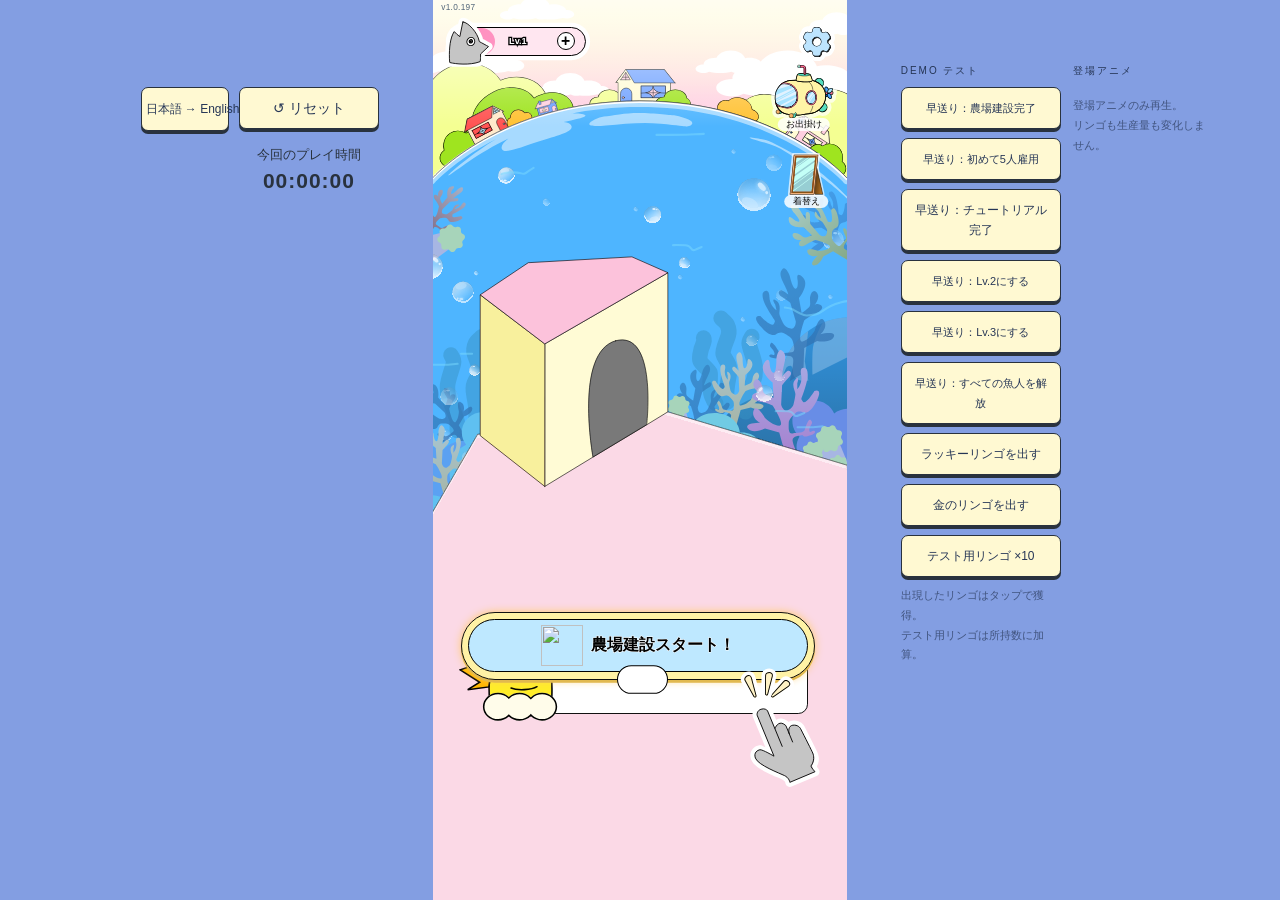
==== commit cfa593e6: "fix: remove tutorial button from settings v1.0.197" ====
--- a/index.html
+++ b/index.html
@@ -1,65 +1,64 @@
 <!doctype html>
-<html lang="zh-CN" class="game-booting"><head><meta charset="utf-8"><meta name="viewport" content="width=device-width,initial-scale=1,viewport-fit=cover"><title>APPLE WORKS · 苹果农场</title><link rel="icon" href="data:,"><style>.game-booting .phone,.game-booting .phone *,.game-booting .phone:before{transition:none!important}.game-booting .golden-art,.game-booting .gold-edge-glow,.game-booting .gold-waterfall,.game-booting .button-aura,.game-booting #specialGlow,.game-booting #goldRain,.game-booting #frenzyTimer{visibility:hidden!important}</style><link rel="stylesheet" href="style.css?v=1.0.194"><link rel="stylesheet" href="fonts/fonts.css?v=1.0.194"></head>
-<body><main class="phone construction-phase"><object class="computer-factory-art computer-factory-scene" data-src="img/svg/level-three-scene.svg?v=1.0.194" type="image/svg+xml" aria-hidden="true" tabindex="-1"></object><object class="computer-factory-art computer-factory-conveyor" data-src="img/svg/level-three-conveyor.svg?v=1.0.194" type="image/svg+xml" aria-hidden="true" tabindex="-1"></object><object id="juiceFactoryScene" class="juice-factory-scene" data-src="img/svg/level-two-scene.svg?v=1.0.194" type="image/svg+xml" aria-hidden="true" tabindex="-1"></object><span class="game-version" aria-label="游戏版本1.0.194">v1.0.194</span>
+<html lang="zh-CN" class="game-booting"><head><meta charset="utf-8"><meta name="viewport" content="width=device-width,initial-scale=1,viewport-fit=cover"><title>APPLE WORKS · 苹果农场</title><link rel="icon" href="data:,"><style>.game-booting .phone,.game-booting .phone *,.game-booting .phone:before{transition:none!important}.game-booting .golden-art,.game-booting .gold-edge-glow,.game-booting .gold-waterfall,.game-booting .button-aura,.game-booting #specialGlow,.game-booting #goldRain,.game-booting #frenzyTimer{visibility:hidden!important}</style><link rel="stylesheet" href="style.css?v=1.0.197"><link rel="stylesheet" href="fonts/fonts.css?v=1.0.197"></head>
+<body><main class="phone construction-phase"><object class="computer-factory-art computer-factory-scene" data-src="img/svg/level-three-scene.svg?v=1.0.197" type="image/svg+xml" aria-hidden="true" tabindex="-1"></object><object class="computer-factory-art computer-factory-conveyor" data-src="img/svg/level-three-conveyor.svg?v=1.0.197" type="image/svg+xml" aria-hidden="true" tabindex="-1"></object><object id="juiceFactoryScene" class="juice-factory-scene" data-src="img/svg/level-two-scene.svg?v=1.0.197" type="image/svg+xml" aria-hidden="true" tabindex="-1"></object><span class="game-version" aria-label="游戏版本1.0.197">v1.0.197</span>
 <header><div id="farmUpgradeControls" class="nameplate">
   <button id="factoryEntry" class="level-pill" aria-label="升级农场" disabled>
-    <img src="img/svg/level-one-fish.svg?v=1.0.194" alt="">
+    <img src="img/svg/level-one-fish.svg?v=1.0.197" alt="">
     <b id="factoryProgressLabel">Lv.1</b><span class="level-plus" aria-hidden="true">+</span>
   </button>
   <button id="quickFactoryUpgrade" class="quick-factory-upgrade" disabled hidden>
-    <span>距离下一级</span><img src="img/svg/level-one-coin.svg?v=1.0.194" alt=""><b id="quickFactoryPrice"></b>
+    <span>距离下一级</span><img src="img/svg/level-one-coin.svg?v=1.0.197" alt=""><b id="quickFactoryPrice"></b>
   </button>
-</div></header><button class="settings" aria-label="设置"><img src="img/svg/level-one-settings.svg?v=1.0.194" alt=""></button>
-<section class="balance"><span class="apple-mark"><img src="img/svg/apple.svg" alt="苹果"></span><strong id="balance">0</strong><span class="coin-balance" aria-label="金币余额"><img src="img/svg/level-one-coin.svg?v=1.0.194" alt="金币"><b id="coinBalance">0</b></span></section><div class="rate" aria-label="每秒生产量"><svg class="rate-ticket" viewBox="0 0 300 74" preserveAspectRatio="none" aria-hidden="true"><defs><clipPath id="rateTicketClip"><path d="M1 1H106Q118 19 130 1H299V70H130Q118 52 106 70H1Z"/></clipPath></defs><path d="M1 4H106Q118 22 130 4H299V73H130Q118 55 106 73H1Z" fill="#000"/><g clip-path="url(#rateTicketClip)"><path d="M0 0H300V71H0Z" fill="#fff"/><path d="M0 0H118V71H0Z" fill="#CBFF8D"/></g><path d="M1 1H106Q118 19 130 1H299V70H130Q118 52 106 70H1Z" fill="none" stroke="#000" stroke-width="1" vector-effect="non-scaling-stroke"/></svg><span class="rate-unit"><img src="img/svg/apple.svg" alt="苹果">/s</span><b id="rate">0</b><span id="rateMultiplier" class="rate-multiplier" hidden aria-label="产能乘以七">×7</span></div>
-<button id="missionEntry" class="mission-entry" aria-label="查看任务" hidden><img src="img/svg/mission-icon.svg?v=1.0.194" alt=""><span id="missionDot" hidden></span></button>
+</div></header><button class="settings" aria-label="设置"><img src="img/svg/level-one-settings.svg?v=1.0.197" alt=""></button>
+<section class="balance"><span class="apple-mark"><img src="img/svg/apple.svg" alt="苹果"></span><strong id="balance">0</strong><span class="coin-balance" aria-label="金币余额"><img src="img/svg/level-one-coin.svg?v=1.0.197" alt="金币"><b id="coinBalance">0</b></span></section><div class="rate" aria-label="每秒生产量"><svg class="rate-ticket" viewBox="0 0 300 74" preserveAspectRatio="none" aria-hidden="true"><defs><clipPath id="rateTicketClip"><path d="M1 1H106Q118 19 130 1H299V70H130Q118 52 106 70H1Z"/></clipPath></defs><path d="M1 4H106Q118 22 130 4H299V73H130Q118 55 106 73H1Z" fill="#000"/><g clip-path="url(#rateTicketClip)"><path d="M0 0H300V71H0Z" fill="#fff"/><path d="M0 0H118V71H0Z" fill="#CBFF8D"/></g><path d="M1 1H106Q118 19 130 1H299V70H130Q118 52 106 70H1Z" fill="none" stroke="#000" stroke-width="1" vector-effect="non-scaling-stroke"/></svg><span class="rate-unit"><img src="img/svg/apple.svg" alt="苹果">/s</span><b id="rate">0</b><span id="rateMultiplier" class="rate-multiplier" hidden aria-label="产能乘以七">×7</span></div>
+<button id="missionEntry" class="mission-entry" aria-label="查看任务" hidden><img src="img/svg/mission-icon.svg?v=1.0.197" alt=""><span id="missionDot" hidden></span></button>
 <div id="missionPanel" class="mission-panel" role="dialog" aria-modal="true" aria-label="任务板" hidden>
- <img id="missionCloseTap" class="mission-close-tap" src="img/svg/sell-guide-tap.svg?v=1.0.194" alt="" hidden>
- <img class="mission-board-art" src="img/svg/mission-board.svg?v=1.0.194" alt="">
+ <img id="missionCloseTap" class="mission-close-tap" src="img/svg/sell-guide-tap.svg?v=1.0.197" alt="" hidden>
+ <img class="mission-board-art" src="img/svg/mission-board.svg?v=1.0.197" alt="">
  <button id="closeMission" aria-label="关闭任务板">×</button>
  <div id="missionList" class="mission-list" hidden></div>
  <article class="mission-task" id="missionTask">
-  <img src="img/svg/mission-task-fish.svg?v=1.0.194" alt="">
+  <img src="img/svg/mission-task-fish.svg?v=1.0.197" alt="">
   <div><b>雇用5名员工！</b><progress id="missionProgress" max="5" value="0"></progress><span id="missionCount">0/5</span></div>
-  <button id="claimMission" disabled><img src="img/svg/level-one-coin.svg?v=1.0.194" alt=""><span>+100</span></button>
+  <button id="claimMission" disabled><img src="img/svg/level-one-coin.svg?v=1.0.197" alt=""><span>+100</span></button>
  </article>
 </div>
-<div class="factory-hud"><section id="recruitGoal" class="recruit-goal"><b class="recruit-goal-title">目标：招募5名鱼人</b><div class="factory-entry-track" role="progressbar" aria-label="鱼人招募进度" aria-valuemin="0" aria-valuemax="5" id="recruitGoalTrack"><span id="recruitGoalFill" class="recruit-goal-fill"></span><span id="recruitGoalLabel" class="recruit-goal-label">0/5</span></div><div id="recruitGoalActions" class="recruit-goal-actions" hidden><button id="goalNewFarm">达成目标了！</button></div></section></div><section class="stage" aria-label="苹果农场展示"><div class="factory-art" id="factoryArt"><object id="operatingFactoryArt" class="operating-factory-art" role="img" aria-label="苹果农场与传送带" data="img/svg/apple-bg1-1-empty.svg?v=1.0.194" type="image/svg+xml" tabindex="-1"></object><svg id="basketCue" class="basket-cue" viewBox="0 0 100 70" aria-hidden="true"><path d="M7 20 75 3 97 18 91 54 30 68 5 51Z"/><path d="m5 51 25 17 61-14M7 20l23 17 67-19M30 37l-0 31"/></svg><svg id="constructionScene" class="construction-factory-art" xmlns="http://www.w3.org/2000/svg" role="img" aria-label="逐步建造的苹果农场" width="383.14337158203125" height="369.9350891113281" viewBox="0 0 383.14337158203125 369.9350891113281"><!-- construction-base:start --><g data-build-step="0" data-figma-node="4990:580" class="build-base"><svg x="0" y="34.15673828125" preserveAspectRatio="none" overflow="visible" style="display: block;" width="383.143" height="335.921" viewBox="0 0 383.143 335.921" fill="none" xmlns="http://www.w3.org/2000/svg" xmlns:xlink="http://www.w3.org/1999/xlink"><g id="f000"><g id="Rectangle 81"><path d="M54.6213 81.7811L140.478 71.0685L383.143 103.439V335.921H0V151.258L54.6213 81.7811Z" fill="#FBD9E6"/><mask id="stroke0_0_300" fill="white"><path d="M54.6213 81.7811L140.478 71.0685L383.143 103.439V335.921H0V151.258L54.6213 81.7811Z"/></mask><path d="M0 151.258L54.6213 81.7811L140.478 71.0685L383.143 103.439" stroke-width="0.375992" stroke="black" mask="url(#stroke0_0_300)"/></g><g id="Vector 79"><use xlink:href="#stroke1_0_300" fill="#FDDBEB"/><use xlink:href="#stroke1_0_300" fill="#FFFBD5"/><path d="M84.2236 105.303V40.0144L140.582 7.43979V71.1554L130.956 77.0463L106.28 91.8829L84.2236 105.303Z" stroke-width="0.281994" stroke-linecap="round" stroke="black"/></g><g id="Vector 80"><use xlink:href="#stroke2_0_300" fill="#FA93AE"/><use xlink:href="#stroke2_0_300" fill="#F8F09D"/><path d="M84.2238 40.0514L54.6216 17.5316V82.0671L84.164 105.303L84.2238 40.0514Z" stroke-width="0.281994" stroke="black"/></g><path id="Vector 81" d="M76.6422 2.81173L54.6216 17.5314L84.1979 40.0176L140.634 7.41286L124.128 0.142674L76.6422 2.81173Z" fill="#FCC2DB" stroke-width="0.281994" stroke="black"/><path id="Vector 82" d="M116.698 38.5683C97.4719 43.7507 106.267 91.8471 106.267 91.8471L130.904 77.0202C130.904 77.0202 135.924 33.3859 116.698 38.5683Z" fill="#797979" stroke-width="0.281994" stroke-linecap="round" stroke="black"/></g><defs><path id="stroke1_0_300" d="M84.2236 40.0144V105.303L106.28 91.8829L130.956 77.0463L140.582 71.1554V7.43979L84.2236 40.0144Z"/><path id="stroke2_0_300" d="M54.6216 17.5316L84.2238 40.0514L84.164 105.303L54.6216 82.0671V17.5316Z"/></defs></svg></g><!-- construction-base:end --></svg><object id="goldenFactoryArt" class="golden-art" aria-hidden="true" data="img/svg/apple-bg1-1-gold-empty.svg?v=1.0.194" type="image/svg+xml" tabindex="-1"></object></div></section>
+<div class="factory-hud"><section id="recruitGoal" class="recruit-goal"><b class="recruit-goal-title">目标：招募5名鱼人</b><div class="factory-entry-track" role="progressbar" aria-label="鱼人招募进度" aria-valuemin="0" aria-valuemax="5" id="recruitGoalTrack"><span id="recruitGoalFill" class="recruit-goal-fill"></span><span id="recruitGoalLabel" class="recruit-goal-label">0/5</span></div><div id="recruitGoalActions" class="recruit-goal-actions" hidden><button id="goalNewFarm">达成目标了！</button></div></section></div><section class="stage" aria-label="苹果农场展示"><div class="factory-art" id="factoryArt"><object id="operatingFactoryArt" class="operating-factory-art" role="img" aria-label="苹果农场与传送带" data="img/svg/apple-bg1-1-empty.svg?v=1.0.197" type="image/svg+xml" tabindex="-1"></object><svg id="basketCue" class="basket-cue" viewBox="0 0 100 70" aria-hidden="true"><path d="M7 20 75 3 97 18 91 54 30 68 5 51Z"/><path d="m5 51 25 17 61-14M7 20l23 17 67-19M30 37l-0 31"/></svg><svg id="constructionScene" class="construction-factory-art" xmlns="http://www.w3.org/2000/svg" role="img" aria-label="逐步建造的苹果农场" width="383.14337158203125" height="369.9350891113281" viewBox="0 0 383.14337158203125 369.9350891113281"><!-- construction-base:start --><g data-build-step="0" data-figma-node="4990:580" class="build-base"><svg x="0" y="34.15673828125" preserveAspectRatio="none" overflow="visible" style="display: block;" width="383.143" height="335.921" viewBox="0 0 383.143 335.921" fill="none" xmlns="http://www.w3.org/2000/svg" xmlns:xlink="http://www.w3.org/1999/xlink"><g id="f000"><g id="Rectangle 81"><path d="M54.6213 81.7811L140.478 71.0685L383.143 103.439V335.921H0V151.258L54.6213 81.7811Z" fill="#FBD9E6"/><mask id="stroke0_0_300" fill="white"><path d="M54.6213 81.7811L140.478 71.0685L383.143 103.439V335.921H0V151.258L54.6213 81.7811Z"/></mask><path d="M0 151.258L54.6213 81.7811L140.478 71.0685L383.143 103.439" stroke-width="0.375992" stroke="black" mask="url(#stroke0_0_300)"/></g><g id="Vector 79"><use xlink:href="#stroke1_0_300" fill="#FDDBEB"/><use xlink:href="#stroke1_0_300" fill="#FFFBD5"/><path d="M84.2236 105.303V40.0144L140.582 7.43979V71.1554L130.956 77.0463L106.28 91.8829L84.2236 105.303Z" stroke-width="0.281994" stroke-linecap="round" stroke="black"/></g><g id="Vector 80"><use xlink:href="#stroke2_0_300" fill="#FA93AE"/><use xlink:href="#stroke2_0_300" fill="#F8F09D"/><path d="M84.2238 40.0514L54.6216 17.5316V82.0671L84.164 105.303L84.2238 40.0514Z" stroke-width="0.281994" stroke="black"/></g><path id="Vector 81" d="M76.6422 2.81173L54.6216 17.5314L84.1979 40.0176L140.634 7.41286L124.128 0.142674L76.6422 2.81173Z" fill="#FCC2DB" stroke-width="0.281994" stroke="black"/><path id="Vector 82" d="M116.698 38.5683C97.4719 43.7507 106.267 91.8471 106.267 91.8471L130.904 77.0202C130.904 77.0202 135.924 33.3859 116.698 38.5683Z" fill="#797979" stroke-width="0.281994" stroke-linecap="round" stroke="black"/></g><defs><path id="stroke1_0_300" d="M84.2236 40.0144V105.303L106.28 91.8829L130.956 77.0463L140.582 71.1554V7.43979L84.2236 40.0144Z"/><path id="stroke2_0_300" d="M54.6216 17.5316L84.2238 40.0514L84.164 105.303L54.6216 82.0671V17.5316Z"/></defs></svg></g><!-- construction-base:end --></svg><object id="goldenFactoryArt" class="golden-art" aria-hidden="true" data="img/svg/apple-bg1-1-gold-empty.svg?v=1.0.197" type="image/svg+xml" tabindex="-1"></object></div></section>
 <div class="fish-character-shadow" aria-hidden="true"></div><div id="purchaseSpeech" class="purchase-speech" role="status" hidden><svg class="speech-outline" viewBox="0 0 410 85" preserveAspectRatio="none" aria-hidden="true"><path id="speechPath" d="M51 .5H389Q409.5 .5 409.5 21V64Q409.5 84.5 389 84.5H51Q30.5 84.5 30.5 64V39L.5 26L30.5 25V21Q30.5 .5 51 .5Z" fill="white" stroke="black" stroke-width="1" vector-effect="non-scaling-stroke" stroke-linejoin="round"/></svg><span class="speech-copy"><span id="speechMeasure" class="speech-measure" aria-hidden="true">哦，又来新人了。</span><span id="speechText" class="speech-text">哦，又来新人了。</span></span></div><div id="factoryStartupPrompt" class="purchase-speech" role="status" hidden><svg class="speech-outline" viewBox="0 0 410 85" preserveAspectRatio="none" aria-hidden="true"><path d="M51 .5H389Q409.5 .5 409.5 21V64Q409.5 84.5 389 84.5H51Q30.5 84.5 30.5 64V39L.5 26L30.5 25V21Q30.5 .5 51 .5Z" fill="white" stroke="black" stroke-width="1" vector-effect="non-scaling-stroke" stroke-linejoin="round"/></svg><span class="speech-text"><span id="factoryStartupHint">手动点击生产按钮 5 次，启动机器！</span><br><strong id="factoryStartupProgress">0/5</strong></span></div><iframe class="fish-character" src="about:blank" title="奶鱼角色，可拖动头部、身体和四肢" scrolling="no"></iframe>
-<section id="wardrobeView" class="wardrobe-view" aria-label="衣橱" hidden><button id="wardrobeBack" class="wardrobe-back"><svg viewBox="0 0 32 26" aria-hidden="true"><path d="M13 3L3 11L13 19M4 11H21Q29 11 29 18Q29 24 21 24H17" fill="none" stroke="currentColor" stroke-width="3" stroke-linecap="round" stroke-linejoin="round"/></svg><span>返回农场</span></button><div class="wardrobe-side-actions"><button id="wardrobeGacha" class="wardrobe-side wardrobe-gacha"><img src="img/svg/capsule.svg" alt="扭蛋机"><span class="action-caption">扭蛋</span></button><button id="wardrobeOutdoor" class="wardrobe-side wardrobe-outdoor outdoor-button" aria-label="外出，暂未开放"><img src="img/svg/outdoor.svg?v=sub95" alt="外出"><span class="action-caption">外出</span></button></div><section class="wardrobe-inventory" aria-labelledby="wardrobeTitle"><div class="wardrobe-toolbar"><h2 id="wardrobeTitle"><svg viewBox="0 0 36 34" aria-hidden="true"><path d="M11 2L16 4H20L25 2L34 10L29 18L25 15V32H11V15L7 18L2 10Z" fill="#ffbe62" stroke="#000" stroke-width="1" stroke-linejoin="round"/></svg><span>衣橱</span></h2><div class="wardrobe-tabs" role="group" aria-label="服装类型"><button id="clearWardrobe">清除所有服装</button><span class="wardrobe-tab-divider" aria-hidden="true"></span><button data-wardrobe-mode="single" aria-pressed="true">单品</button><button data-wardrobe-mode="suit" aria-pressed="false">套装</button></div></div><div class="wardrobe-legend"><span><i class="wearing-key"></i>已穿着 <i class="selected-key"></i>选中</span></div><div id="wardrobeScroll" class="wardrobe-scroll" tabindex="0" aria-label="服装栏，可上下滚动"><div id="wardrobeSlots" class="wardrobe-slots"></div></div></section></section><section class="actions"><button id="openGacha" class="box capsule" aria-label="衣柜换装"><img src="img/svg/level-one-mirror.svg?v=1.0.194" alt="衣柜换装"><span class="action-caption">换装</span></button><button id="produce" class="produce" aria-label="生产苹果"><span class="produce-visual" aria-hidden="true"><img src="img/svg/grow-apple-button.svg?v=1.0.194" alt=""></span><small id="clickValue" hidden>每次 +1</small></button><button id="sellCrate" class="sell-crate" disabled aria-label="卖出苹果箱"><span class="sell-crate-visual" aria-hidden="true" data-apple-src="img/svg/sell-apple-boxes-button.svg?v=1.0.194" data-juice-src="img/svg/sell-apple-juice-boxes-button.svg?v=1.0.194" data-laptop-src="img/svg/sell-apple-laptop-button.svg?v=1.0.194"><img src="img/svg/sell-apple-boxes-button.svg?v=1.0.194" alt=""></span><small id="crateProgress" class="sell-crate-progress">0箱＝0/30</small><span class="sell-crate-reward" id="sellCrateReward"><b id="crateReward">+0</b></span><span class="sell-crate-cta" aria-hidden="true" data-apple-src="img/svg/sell-apple-boxes-cta.svg?v=1.0.194" data-juice-src="img/svg/sell-apple-juice-boxes-cta.svg?v=1.0.194" data-laptop-src="img/svg/sell-apple-laptop-cta.svg?v=1.0.194"><img src="img/svg/sell-apple-boxes-cta.svg?v=1.0.194" alt=""></span></button><div class="capsule-wrap wardrobe-entry"><button id="openShop" class="capsule outdoor-button" aria-label="外出，暂未开放"><img src="img/svg/level-one-submarine.svg?v=1.0.194" alt="外出"><span class="action-caption">外出</span><span id="vendingDot" hidden></span></button></div></section>
+<section id="wardrobeView" class="wardrobe-view" aria-label="衣橱" hidden><button id="wardrobeBack" class="wardrobe-back"><svg viewBox="0 0 32 26" aria-hidden="true"><path d="M13 3L3 11L13 19M4 11H21Q29 11 29 18Q29 24 21 24H17" fill="none" stroke="currentColor" stroke-width="3" stroke-linecap="round" stroke-linejoin="round"/></svg><span>返回农场</span></button><div class="wardrobe-side-actions"><button id="wardrobeGacha" class="wardrobe-side wardrobe-gacha"><img src="img/svg/capsule.svg" alt="扭蛋机"><span class="action-caption">扭蛋</span></button><button id="wardrobeOutdoor" class="wardrobe-side wardrobe-outdoor outdoor-button" aria-label="外出，暂未开放"><img src="img/svg/outdoor.svg?v=sub95" alt="外出"><span class="action-caption">外出</span></button></div><section class="wardrobe-inventory" aria-labelledby="wardrobeTitle"><div class="wardrobe-toolbar"><h2 id="wardrobeTitle"><svg viewBox="0 0 36 34" aria-hidden="true"><path d="M11 2L16 4H20L25 2L34 10L29 18L25 15V32H11V15L7 18L2 10Z" fill="#ffbe62" stroke="#000" stroke-width="1" stroke-linejoin="round"/></svg><span>衣橱</span></h2><div class="wardrobe-tabs" role="group" aria-label="服装类型"><button id="clearWardrobe">清除所有服装</button><span class="wardrobe-tab-divider" aria-hidden="true"></span><button data-wardrobe-mode="single" aria-pressed="true">单品</button><button data-wardrobe-mode="suit" aria-pressed="false">套装</button></div></div><div class="wardrobe-legend"><span><i class="wearing-key"></i>已穿着 <i class="selected-key"></i>选中</span></div><div id="wardrobeScroll" class="wardrobe-scroll" tabindex="0" aria-label="服装栏，可上下滚动"><div id="wardrobeSlots" class="wardrobe-slots"></div></div></section></section><section class="actions"><button id="openGacha" class="box capsule" aria-label="衣柜换装"><img src="img/svg/level-one-mirror.svg?v=1.0.197" alt="衣柜换装"><span class="action-caption">换装</span></button><button id="produce" class="produce" aria-label="生产苹果"><span class="produce-visual" aria-hidden="true"><img src="img/svg/grow-apple-button.svg?v=1.0.197" alt=""></span><small id="clickValue" hidden>每次 +1</small></button><button id="sellCrate" class="sell-crate" disabled aria-label="卖出苹果箱"><span class="sell-crate-visual" aria-hidden="true" data-apple-src="img/svg/sell-apple-boxes-button.svg?v=1.0.197" data-juice-src="img/svg/sell-apple-juice-boxes-button.svg?v=1.0.197" data-laptop-src="img/svg/sell-apple-laptop-button.svg?v=1.0.197"><img src="img/svg/sell-apple-boxes-button.svg?v=1.0.197" alt=""></span><small id="crateProgress" class="sell-crate-progress">0箱＝0/30</small><span class="sell-crate-reward" id="sellCrateReward"><b id="crateReward">+0</b></span><span class="sell-crate-cta" aria-hidden="true" data-apple-src="img/svg/sell-apple-boxes-cta.svg?v=1.0.197" data-juice-src="img/svg/sell-apple-juice-boxes-cta.svg?v=1.0.197" data-laptop-src="img/svg/sell-apple-laptop-cta.svg?v=1.0.197"><img src="img/svg/sell-apple-boxes-cta.svg?v=1.0.197" alt=""></span></button><div class="capsule-wrap wardrobe-entry"><button id="openShop" class="capsule outdoor-button" aria-label="外出，暂未开放"><img src="img/svg/level-one-submarine.svg?v=1.0.197" alt="外出"><span class="action-caption">外出</span><span id="vendingDot" hidden></span></button></div></section>
 <button id="guideTouchSurface" class="guide-touch-surface" aria-label="显示完整对话或继续教學" hidden></button>
 <div id="growGuideShade" class="grow-guide-shade" aria-hidden="true" hidden></div>
 <div id="growGuide" class="grow-guide" hidden>
- <img class="grow-guide-tap" src="img/svg/build-guide-tap.svg?v=1.0.194" alt="">
- <img class="hire-guide-tap" src="img/svg/sell-guide-tap.svg?v=1.0.194" alt="">
- <img class="sell-guide-tap" src="img/svg/sell-guide-tap.svg?v=1.0.194" alt="">
+ <img class="grow-guide-tap" src="img/svg/build-guide-tap.svg?v=1.0.197" alt="">
+ <img class="hire-guide-tap" src="img/svg/sell-guide-tap.svg?v=1.0.197" alt="">
+ <img class="sell-guide-tap" src="img/svg/sell-guide-tap.svg?v=1.0.197" alt="">
  <div class="grow-guide-dialogue" role="status">
-  <img src="img/svg/build-guide-fish.svg?v=1.0.194" alt="">
+  <img src="img/svg/build-guide-fish.svg?v=1.0.197" alt="">
   <span id="growGuideText" data-translated></span>
  </div>
 </div>
 <div class="build-guide-shade" aria-hidden="true"></div>
 <section id="constructionPanel" class="construction-panel" aria-label="建造农场">
  <div class="build-guide-dialogue" role="status">
-  <img src="img/svg/build-guide-fish.svg?v=1.0.194" alt="">
+  <img src="img/svg/build-guide-fish.svg?v=1.0.197" alt="">
   <span id="buildGuideText"></span>
  </div>
  <button id="buildFactory" class="build-factory"><img src="img/svg/setting.svg" alt=""><span id="buildFactoryLabel">开始建造农场！</span></button>
  <span id="buildGuideRemaining" class="build-guide-remaining" aria-hidden="true"></span>
- <img class="build-guide-tap" src="img/svg/build-guide-tap.svg?v=1.0.194" alt="">
+ <img class="build-guide-tap" src="img/svg/build-guide-tap.svg?v=1.0.197" alt="">
 </section><section class="building-shop"><div class="shop-head"><h1 aria-label="鱼人募集"><b>招募板</b></h1></div><div id="buildings" class="building-list"></div></section>
 <div class="frenzy-timer" id="frenzyTimer" hidden><div class="frenzy-timer-label"><b>黄金狂热 ×7</b><span id="frenzyCountdown"></span></div><progress id="frenzyProgress" max="20" value="0" aria-label="黄金狂热剩余时间"></progress></div><div class="gold-waterfall" aria-hidden="true"><svg class="gold-wave" viewBox="0 0 400 180" preserveAspectRatio="none" aria-hidden="true"><defs><linearGradient id="waterGold" x1="0" y1="0" x2="0" y2="1"><stop stop-color="#FCF043" stop-opacity=".8"/><stop offset=".25" stop-color="#ffe62e" stop-opacity=".45"/><stop offset="1" stop-color="#fff36b" stop-opacity="0"/></linearGradient></defs><path d="M0 22Q50 -12 100 22T200 22T300 22T400 22V180H0Z" fill="url(#waterGold)"/><path d="M0 22Q50 -12 100 22T200 22T300 22T400 22" fill="none" stroke="#FCF043" stroke-width="3"/></svg><svg class="gold-wave" viewBox="0 0 400 180" preserveAspectRatio="none" aria-hidden="true"><defs><linearGradient id="waterGold2" x1="0" y1="0" x2="0" y2="1"><stop stop-color="#FCF043" stop-opacity=".8"/><stop offset=".25" stop-color="#ffe62e" stop-opacity=".45"/><stop offset="1" stop-color="#fff36b" stop-opacity="0"/></linearGradient></defs><path d="M0 22Q50 -12 100 22T200 22T300 22T400 22V180H0Z" fill="url(#waterGold2)"/><path d="M0 22Q50 -12 100 22T200 22T300 22T400 22" fill="none" stroke="#FCF043" stroke-width="3"/></svg><svg class="gold-wave" viewBox="0 0 400 180" preserveAspectRatio="none" aria-hidden="true"><defs><linearGradient id="waterGold3" x1="0" y1="0" x2="0" y2="1"><stop stop-color="#FCF043" stop-opacity=".8"/><stop offset=".25" stop-color="#ffe62e" stop-opacity=".45"/><stop offset="1" stop-color="#fff36b" stop-opacity="0"/></linearGradient></defs><path d="M0 22Q50 -12 100 22T200 22T300 22T400 22V180H0Z" fill="url(#waterGold3)"/><path d="M0 22Q50 -12 100 22T200 22T300 22T400 22" fill="none" stroke="#FCF043" stroke-width="3"/></svg></div><div id="goldRain" class="gold-rain" aria-hidden="true"></div><div class="button-aura" aria-hidden="true"></div><div class="gold-edge-glow" aria-hidden="true"></div><div id="specialGlow" class="special-glow" hidden aria-hidden="true"></div><div id="specialLayer" class="special-layer"></div><div id="buildingCard" class="building-card" role="dialog" aria-label="鱼人介绍" hidden><div class="card-head"><b id="cardName"></b><span class="card-price"><i id="cardBulk">x1</i><img src="img/svg/coin.svg" alt="金币"><span id="cardPrice"></span></span></div><p id="cardDesc" class="card-desc"></p><hr><p id="cardPer" class="card-line"></p><p id="cardOwned" class="card-line"></p><p id="cardTotal" class="card-line"></p><button id="cardBuy" class="card-buy">招募</button></div><div id="shopShade" class="shop-shade" hidden aria-hidden="true"></div><button id="openingDialogue" class="opening-dialogue" type="button" hidden>
-  <img src="img/svg/opening-dialogue.svg?v=1.0.194" alt="">
-  <img src="img/svg/opening-dialogue-highlight.svg?v=1.0.194" alt="" hidden>
+  <img src="img/svg/opening-dialogue.svg?v=1.0.197" alt="">
+  <img src="img/svg/opening-dialogue-highlight.svg?v=1.0.197" alt="" hidden>
   <span id="openingDialogueText">好嘞！</span>
  </button></main><aside class="debug-reset" aria-label="测试重置"><button id="languageSwitch" aria-label="切换语言">中文 → 日本語</button><button id="restart">↺ 重新开始</button><div class="play-time"><span>本轮游戏时间</span><strong id="playTime">00:00:00</strong><div class="level-times" id="milestoneTimes" hidden><span id="constructionTimeRow" hidden><i>农场建造完成</i><b id="constructionTime"></b></span><span id="fiveEmployeesTimeRow" hidden><i>首次雇满5人</i><b id="fiveEmployeesTime"></b></span><span id="firstFarmUpgradeTimeRow" hidden><i>首次农场升级</i><b id="firstFarmUpgradeTime"></b></span></div></div></aside><aside class="debug-events" aria-label="游戏测试"><div class="demo-column"><small>DEMO 测试</small><button id="testBuildComplete">快进：农场建造完成</button><button id="testFiveEmployees">快进：首次雇满5人</button><button id="testTutorialComplete">快进：完成教学</button><button id="testFarmLevelTwo">快進：升級到lv.2</button><button id="testFarmLevelThree">快進：升級到lv.3</button><button id="testUnlockAllRecruits">快進：解鎖所有魚人</button><button id="testLucky">刷新幸运苹果</button><button id="testGolden">刷新金苹果</button><button id="testApples" title="测试用：余额至少补到100万，之后每次乘10；同步计入累计产量">测试苹果 ×10</button><p>随机苹果需点击领取。<br>测试苹果直接加入余额。</p></div><div class="demo-column"><small>进场动画</small><div id="spawnGrid" class="spawn-grid"></div><p>只播放进场动画，<br>不花苹果也不加产能。</p></div></aside><dialog id="constructionCompleteDialog" class="construction-complete-dialog" aria-labelledby="constructionCompleteTitle"><h2 id="constructionCompleteTitle">农场建成啦！</h2><p>招募员工，让苹果农场发展壮大</p><div class="construction-complete-tip">拥有至少 <strong>5名员工</strong> 后<br>就能放心去建新农场</div><button id="beginOperation">开始经营</button></dialog><dialog id="newFarmDialog" class="new-farm-dialog" aria-labelledby="newFarmTitle"><button id="closeNewFarm" class="new-farm-close" aria-label="关闭">×</button><h2 id="newFarmTitle">开设新农场</h2><p id="recruitGoalIntro" hidden>你已招满5名鱼人！接下来可以开设新农场，或升级这座农场。</p><p>换一座农场，体验新的经营方式。这里的鱼人会继续工作，当前农场常态秒产的10%将带到下一座农场。</p><div class="farm-inheritance"><div><span>当前常态秒产</span><b id="farmCurrentCps"></b></div><div><span>下一农场继承10%</span><b id="farmInheritedCps"></b></div></div><p id="newFarmContinueHint">也可以继续经营：招募更多员工、升级农场，提高每秒产量。</p><p id="newFarmEntryHint">等农场发展壮大后，随时都能从右上角的升级农场界面开设新农场。</p><div class="new-farm-actions"><button id="confirmNewFarm">开设新农场</button><button id="goalContinue">继续经营</button></div><p id="goalUnavailable" hidden role="status">此功能还未开放</p></dialog><dialog id="factoryUpgradeDialog" class="fish-upgrade-dialog factory-upgrade-dialog" aria-labelledby="factoryStageTitle"><button id="closeFactoryUpgrade" class="upgrade-close" aria-label="关闭农场升级">×</button><h2 id="factoryStageTitle"></h2><p id="factoryMilestone" role="status" hidden></p><p id="factoryStageCount"></p><div class="farm-dialog-level" id="factoryStageProgress">lv.1</div><section id="factoryNext"><h3 id="factoryNextName"></h3><p class="upgrade-caption">本次升级效果</p><div id="factoryNextEffect"></div><p class="upgrade-caption">升级价格</p><div class="upgrade-price"><img src="img/svg/coin.svg" alt="金币"><b id="factoryNextPrice"></b></div><button id="confirmFactoryUpgrade">升级</button><p id="factoryNextHint"></p></section><p id="missionUpgradeHint" class="mission-upgrade-hint" data-translated></p><p id="factoryComplete" hidden>农场已完成全部升级！</p><button id="openNewFactory" hidden>开设新农场</button><p id="newFactoryNotice" role="status" hidden>此功能还未开放</p></dialog><dialog id="shopDialog" class="vending-dialog" aria-label="自动贩卖机"><section class="vending-machine"><header class="vending-header"><button id="viewItems" class="view-items" aria-disabled="true">查看道具 <span id="itemCount">0</span></button><button id="closeShop" class="vending-close" aria-label="关闭自动贩卖机"><span></span></button></header><div class="vending-interior"><div class="vending-shelves" aria-hidden="true"><div></div><div></div><div></div></div><div id="upgrades" class="vending-grid"></div><p id="emptyShop" class="vending-empty" hidden>暂无可升级道具。</p><div class="vending-outlet" aria-hidden="true"></div><div class="vending-slot" aria-hidden="true"></div><section id="itemDetail" class="item-detail" hidden aria-live="polite"><div class="item-detail-head"><b id="itemName"></b><span class="item-detail-price"><img src="img/svg/coin.svg" alt="金币"><span id="itemPrice"></span></span></div><p id="itemDescription"></p><button id="buyItem">购买</button></section></div><i class="vending-foot left" aria-hidden="true"></i><i class="vending-foot right" aria-hidden="true"></i></section></dialog><dialog id="catalogDialog" class="catalog-dialog" aria-label="道具一览"><div class="catalog-head"><div><h2>道具一览</h2><p class="catalog-count">共 <b id="catalogTotal">0</b> 件道具 · 已拥有 <b id="catalogOwned">0</b></p></div><button id="closeCatalog" class="catalog-close" aria-label="关闭道具一览">×</button></div><p class="catalog-note">按价格从低到高排列，这里只做展示，不能购买。</p><div id="catalogGrid" class="catalog-grid"></div><section id="catalogDetail" class="catalog-detail" hidden aria-live="polite"><div class="catalog-detail-head"><b id="catalogName"></b><span id="catalogStatus" class="catalog-status"></span><span class="catalog-detail-price"><img src="img/svg/coin.svg" alt="金币"><span id="catalogPrice"></span></span></div><p id="catalogDescription"></p><p id="catalogUnlock" class="catalog-unlock"></p></section></dialog><dialog id="settingsDialog" class="settings-dialog" aria-label="设置">
  <div class="settings-artboard">
-  <img class="settings-art" src="img/svg/settings-panel.svg?v=1.0.194" alt="">
+  <img class="settings-art" src="img/svg/settings-panel.svg?v=1.0.197" alt="">
   <button id="closeSettings" class="settings-hit settings-close" aria-label="关闭设置"></button>
-  <button id="sfxToggle" class="settings-hit settings-sfx" aria-label="效果音" aria-pressed="true"><img src="img/svg/settings-sfx-on.svg?v=1.0.194" alt=""></button>
-  <button class="settings-hit settings-music" aria-label="背景音乐，暂未开放" aria-disabled="true"><img src="img/svg/settings-music-off.svg?v=1.0.194" alt=""></button>
+  <button id="sfxToggle" class="settings-hit settings-sfx" aria-label="效果音" aria-pressed="true"><img src="img/svg/settings-sfx-on.svg?v=1.0.197" alt=""></button>
+  <button class="settings-hit settings-music" aria-label="背景音乐，暂未开放" aria-disabled="true"><img src="img/svg/settings-music-off.svg?v=1.0.197" alt=""></button>
   <button id="previousLanguage" class="settings-hit settings-language-prev" aria-label="上一种语言"></button>
   <span id="settingsLanguage" class="settings-language" aria-live="polite"></span>
   <button id="nextLanguage" class="settings-hit settings-language-next" aria-label="下一种语言"></button>
-  <button class="settings-hit settings-tutorial" aria-label="教学，暂未开放" aria-disabled="true"><span>TUTORIAL</span></button>
  </div>
-</dialog><div id="toast" role="status"></div><div id="frenzyGlowLayer" aria-hidden="true"></div><div id="fx" aria-hidden="true"></div><canvas width="1" height="1" hidden></canvas><script src="i18n-en.js?v=1.0.194"></script><script src="i18n.js?v=1.0.194"></script><script src="character/embed-bundle.js?v=1.0.194"></script><script src="upgrades.js?v=1.0.194"></script><script src="wardrobe-data.js?v=1.0.194"></script><script src="factory-build-data.js?v=1.0.194"></script><script src="game.js?v=1.0.194"></script></body></html>
+</dialog><div id="toast" role="status"></div><div id="frenzyGlowLayer" aria-hidden="true"></div><div id="fx" aria-hidden="true"></div><canvas width="1" height="1" hidden></canvas><script src="i18n-en.js?v=1.0.197"></script><script src="i18n.js?v=1.0.197"></script><script src="character/embed-bundle.js?v=1.0.197"></script><script src="upgrades.js?v=1.0.197"></script><script src="wardrobe-data.js?v=1.0.197"></script><script src="factory-build-data.js?v=1.0.197"></script><script src="game.js?v=1.0.197"></script></body></html>
--- a/style.css
+++ b/style.css
@@ -1091,7 +1091,7 @@
 
 /* Apple Factory Level 1: SVG scenery with live game controls above it. */
 .phone:not(.wardrobe-open){
- background:#4eb5ff url("img/svg/level-one-scene.svg?v=1.0.194") center / 100% 100% no-repeat;
+ background:#4eb5ff url("img/svg/level-one-scene.svg?v=1.0.197") center / 100% 100% no-repeat;
 }
 .phone>header{top:2.5%;left:4%;right:3%;height:9cqw;justify-content:space-between}
 .phone .nameplate{
@@ -1284,13 +1284,13 @@
 /* Hiring Section artwork uses a 402 × 159 design grid. */
 .phone .building-shop{
  top:82.61%;border:0;border-radius:0;padding:0;overflow:visible;
- background:#edba69 url("img/svg/hiring/board.svg?v=1.0.194") center / 100% 100% no-repeat;
+ background:#edba69 url("img/svg/hiring/board.svg?v=1.0.197") center / 100% 100% no-repeat;
 }
 .phone .building-shop::before{display:none}
 .phone .building-shop .shop-head{position:absolute;inset:0 0 auto;height:18%;padding:0;z-index:6;pointer-events:none}
 .phone .building-shop .shop-head::before{
  content:'';position:absolute;left:35.82%;top:6.99%;width:28.36%;height:94.34%;
- background:url("img/svg/hiring/board-title.svg?v=1.0.194") center / 100% 100% no-repeat;
+ background:url("img/svg/hiring/board-title.svg?v=1.0.197") center / 100% 100% no-repeat;
 }
 .phone .building-shop h1{
  position:absolute;left:36.6%;top:11%;width:25.7%;height:82%;
@@ -1346,7 +1346,7 @@
 .recruit-price{
  position:absolute;inset:87.1% 0 3.45%;
  display:flex;align-items:center;justify-content:center;gap:.7cqw;padding:.1cqw .8cqw 0;
- background:url("img/svg/hiring/price.svg?v=1.0.194") center / 100% 100% no-repeat;
+ background:url("img/svg/hiring/price.svg?v=1.0.197") center / 100% 100% no-repeat;
  font:700 2.75cqw/1 Itim,sans-serif;color:#211a13;white-space:nowrap;pointer-events:none;
 }
 .recruit-price img{width:2.4cqw;height:2.4cqw}
@@ -1368,7 +1368,7 @@
 
 /* The first farm upgrade reveals the juice factory. */
 .phone.farm-level-two:not(.wardrobe-open){
- background-image:url("img/svg/level-two-scene.svg?v=1.0.194");
+ background-image:url("img/svg/level-two-scene.svg?v=1.0.197");
 }
 .farm-level-two .factory-art .operating-factory-art,
 .farm-level-two .factory-art .golden-art,
@@ -1392,7 +1392,7 @@
 
 /* Keep the Level 3 factory visible through later enhancements. */
 .phone.farm-level-three:not(.wardrobe-open){
- background-image:url("img/svg/level-three-scene.svg?v=1.0.194");
+ background-image:url("img/svg/level-three-scene.svg?v=1.0.197");
 }
 /* Match the resident's resting pose to the fishman at the right of the 402 × 874 design. */
 .phone.farm-level-three:not(.wardrobe-open) :is(.fish-character,.fish-character-shadow){
@@ -1469,7 +1469,7 @@
  inset:50% auto auto 50%;width:96.52cqw;height:26.12cqw;
  transform:translate(-50%,-50%);
  border:0;border-radius:0;
- background:url('img/svg/build-guide-button.svg?v=1.0.194') center / 100% 100% no-repeat;
+ background:url('img/svg/build-guide-button.svg?v=1.0.197') center / 100% 100% no-repeat;
 }
 .phone.build-tutorial .build-factory > img{opacity:0;position:absolute;left:9%}
 .phone.build-tutorial .build-factory > span{
@@ -1480,19 +1480,19 @@
 html:lang(ja) .phone.build-tutorial .build-factory > span{
  position:absolute;inset:0;color:transparent;-webkit-text-stroke:0;
  background:var(--build-label-art) center / 100% 100% no-repeat;
- --build-label-art:url('img/svg/build-label-progress.svg?v=1.0.194');
+ --build-label-art:url('img/svg/build-label-progress.svg?v=1.0.197');
 }
 html:lang(ja) .phone.build-tutorial .build-factory.build-not-started > span{
- --build-label-art:url('img/svg/build-label-start.svg?v=1.0.194');
+ --build-label-art:url('img/svg/build-label-start.svg?v=1.0.197');
 }
 html:lang(ja) .phone.build-tutorial.build-completed .build-factory > span{
  color:transparent;
- --build-label-art:url('img/svg/build-label-complete.svg?v=1.0.194');
+ --build-label-art:url('img/svg/build-label-complete.svg?v=1.0.197');
 }
 .build-guide-remaining{
  position:absolute;z-index:2;left:44.03%;top:78.72%;
  width:12.44cqw;height:6.97cqw;display:grid;place-items:center;
- background:url('img/svg/build-guide-count.svg?v=1.0.194') center / contain no-repeat;
+ background:url('img/svg/build-guide-count.svg?v=1.0.197') center / contain no-repeat;
  color:#000;font-size:3.5cqw;font-weight:900;
 }
 .build-guide-tap{
@@ -1500,7 +1500,7 @@
  width:25.5cqw;height:auto;
 }
 .phone.build-tutorial.build-completed .build-factory::before{
- background-image:url('img/svg/build-guide-button-complete.svg?v=1.0.194');
+ background-image:url('img/svg/build-guide-button-complete.svg?v=1.0.197');
 }
 .phone.build-tutorial.build-completed .build-factory > span{color:#a7470d}
 .build-completed .build-guide-tap{display:none}
@@ -1667,7 +1667,7 @@
  display:block;position:absolute;left:8.5%;top:89.3%;width:12.5cqw;height:auto;
 }
 .phone:is([data-hire-step="hireFirst"],[data-hire-step="employee"],[data-hire-step="rateFlying"],[data-hire-step="rate"],[data-hire-step="hireSkills"],[data-hire-step="hireHelp"]) .building-shop{
- background-image:linear-gradient(rgb(70 70 70 / 48%),rgb(70 70 70 / 48%)),url("img/svg/hiring/board.svg?v=1.0.194");
+ background-image:linear-gradient(rgb(70 70 70 / 48%),rgb(70 70 70 / 48%)),url("img/svg/hiring/board.svg?v=1.0.197");
 }
 .phone:is([data-hire-step="hireFirst"],[data-hire-step="employee"],[data-hire-step="rateFlying"],[data-hire-step="rate"],[data-hire-step="hireSkills"],[data-hire-step="hireHelp"]) :is(.shop-head,.recruit-card:not([data-building="0"])){
  filter:brightness(.69) contrast(.725);
@@ -1758,7 +1758,7 @@
 /* Apple Rate.svg supplies the frame and apple, with the live production value overlaid. */
 .phone .rate{
  width:19.403cqw;height:6.965cqw;padding:0;border:0;border-radius:0;
- background:url('img/svg/apple-rate.svg?v=1.0.194') center / 100% 100% no-repeat;
+ background:url('img/svg/apple-rate.svg?v=1.0.197') center / 100% 100% no-repeat;
  box-shadow:none;gap:0;
 }
 .phone .rate .rate-unit{display:none}
@@ -1797,7 +1797,7 @@
 }
 body:has(.phone[data-mission-step="11"]) .mission-upgrade-hint::before{
  content:'';position:absolute;left:-44px;top:-12px;width:70px;height:70px;
- background:url('img/svg/build-guide-fish.svg?v=1.0.194') center / contain no-repeat;
+ background:url('img/svg/build-guide-fish.svg?v=1.0.197') center / contain no-repeat;
 }
 
 /* Mission 9–11 returns to a guided overlay after normal play. */
@@ -1818,7 +1818,7 @@
  position:fixed;left:50%;top:var(--upgrade-panel-top,27vh);transform:translateX(-50%);
  margin:0;width:calc(var(--upgrade-game-width,402px) * 265 / 402);
  height:auto;aspect-ratio:265/188;max-height:none;padding:0;border:0;border-radius:0;
- overflow:visible;box-shadow:none;background:url('img/svg/next-level-panel.svg?v=1.0.194') center / 100% 100% no-repeat;
+ overflow:visible;box-shadow:none;background:url('img/svg/next-level-panel.svg?v=1.0.197') center / 100% 100% no-repeat;
 }
 #factoryUpgradeDialog :is(h2,#factoryStageCount,.farm-dialog-level,.upgrade-caption,#factoryNextEffect,#factoryNextHint,#openNewFactory){display:none}
 #factoryUpgradeDialog #factoryNext{position:absolute;inset:0}
@@ -1834,7 +1834,7 @@
  padding:0;border:0;border-radius:30px;box-shadow:none;background:none;color:transparent;font-size:0;
 }
 #factoryUpgradeDialog.can-upgrade #confirmFactoryUpgrade{
- background:url('img/svg/level-up-ready.svg?v=1.0.194') center / 100% 100% no-repeat;
+ background:url('img/svg/level-up-ready.svg?v=1.0.197') center / 100% 100% no-repeat;
 }
 #factoryUpgradeDialog.can-upgrade #confirmFactoryUpgrade::after{content:none}
 #factoryUpgradeDialog #closeFactoryUpgrade{
@@ -1926,7 +1926,6 @@
 .settings-language-prev{left:14.5%;top:44.8%;width:8.5%;height:5%}
 .settings-language-next{left:77%;top:44.8%;width:8.5%;height:5%}
 .settings-language{position:absolute;left:25%;top:44%;width:50%;height:6.3%;display:flex;align-items:center;justify-content:center;font-family:'Futehodo Maru Gothic',sans-serif;font-weight:900;font-size:6cqw;color:#111;-webkit-text-stroke:1.2cqw white;paint-order:stroke fill}
-.settings-tutorial{left:25%;top:52.7%;width:50%;height:6.2%;font:900 6cqw 'Futehodo Maru Gothic',sans-serif;color:#111;-webkit-text-stroke:1.2cqw white;paint-order:stroke fill}
 
 html:lang(en) .recruit-name{font-size:2.05cqw;letter-spacing:0;white-space:normal;line-height:1.05}
 html:lang(en) .recruit-condition{font-size:1.85cqw;line-height:1.1}
@@ -1936,8 +1935,8 @@
 html:lang(en) .grow-guide-dialogue{font-size:2.8cqw}
 html:lang(en) .build-guide-dialogue{font-size:2.7cqw}
 
-html:lang(en) #factoryUpgradeDialog{background-image:url('img/svg/next-level-panel-en.svg?v=1.0.194')}
-html:lang(zh-CN) #factoryUpgradeDialog{background-image:url('img/svg/next-level-panel-zh.svg?v=1.0.194')}
+html:lang(en) #factoryUpgradeDialog{background-image:url('img/svg/next-level-panel-en.svg?v=1.0.197')}
+html:lang(zh-CN) #factoryUpgradeDialog{background-image:url('img/svg/next-level-panel-zh.svg?v=1.0.197')}
 html:lang(en) .recruit-english{display:none}
 html:lang(en) .recruit-card:not(.locked) .recruit-name{inset:82% 1% 0;display:flex;align-items:center;justify-content:center;font-size:1.9cqw}
 html:lang(en) .mission-entry::after,html:lang(zh-CN) .mission-entry::after{content:'Missions';position:absolute;left:1%;right:1%;bottom:1%;height:18%;display:grid;place-items:center;background:#fff8db;border-radius:2cqw;color:#111;font:900 1.8cqw 'Futehodo Maru Gothic',sans-serif}
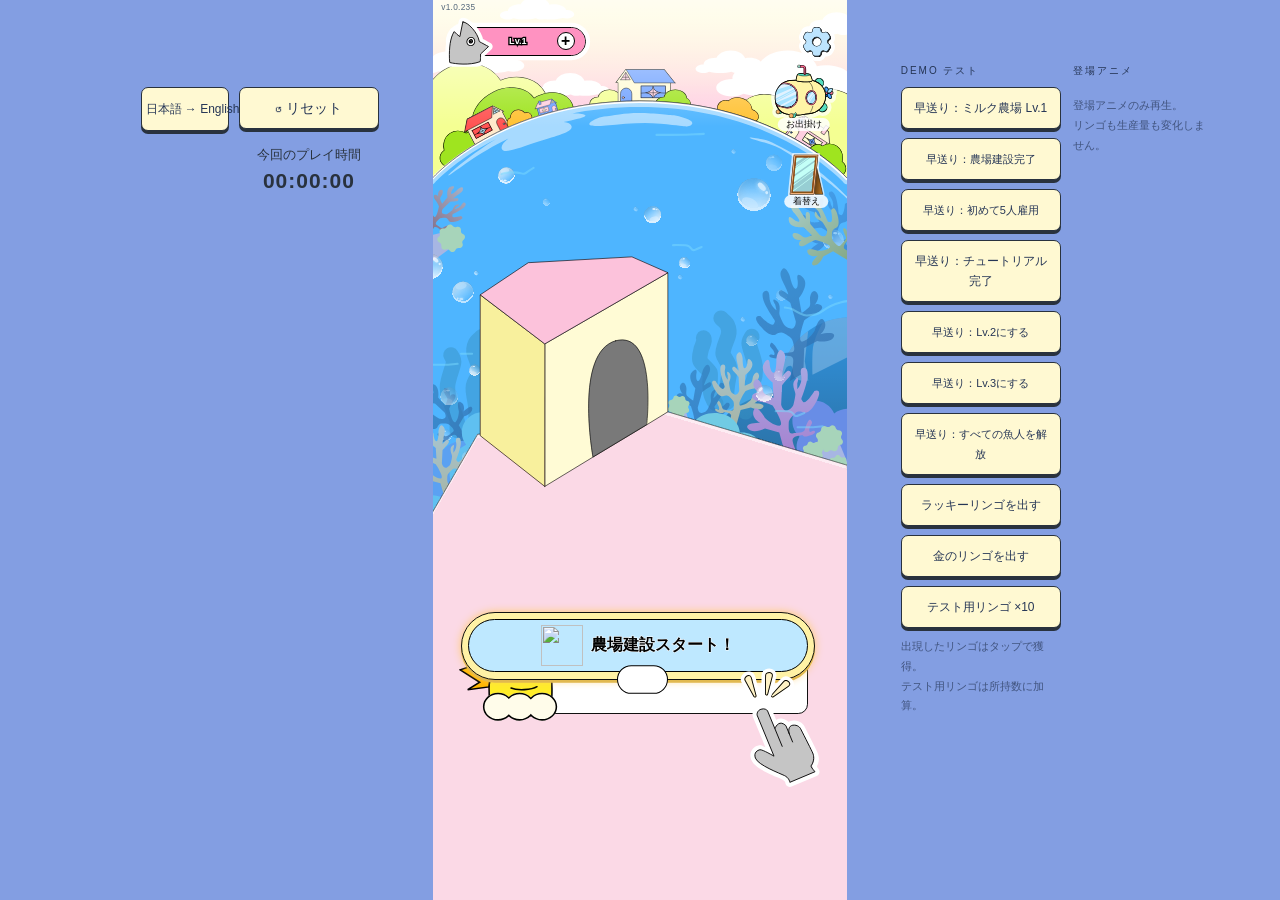
==== commit 17e962ef: "feat: publish dairy farm and wardrobe updates v1.0.235" ====
--- a/index.html
+++ b/index.html
@@ -1,64 +1,1310 @@
 <!doctype html>
-<html lang="zh-CN" class="game-booting"><head><meta charset="utf-8"><meta name="viewport" content="width=device-width,initial-scale=1,viewport-fit=cover"><title>APPLE WORKS · 苹果农场</title><link rel="icon" href="data:,"><style>.game-booting .phone,.game-booting .phone *,.game-booting .phone:before{transition:none!important}.game-booting .golden-art,.game-booting .gold-edge-glow,.game-booting .gold-waterfall,.game-booting .button-aura,.game-booting #specialGlow,.game-booting #goldRain,.game-booting #frenzyTimer{visibility:hidden!important}</style><link rel="stylesheet" href="style.css?v=1.0.197"><link rel="stylesheet" href="fonts/fonts.css?v=1.0.197"></head>
-<body><main class="phone construction-phase"><object class="computer-factory-art computer-factory-scene" data-src="img/svg/level-three-scene.svg?v=1.0.197" type="image/svg+xml" aria-hidden="true" tabindex="-1"></object><object class="computer-factory-art computer-factory-conveyor" data-src="img/svg/level-three-conveyor.svg?v=1.0.197" type="image/svg+xml" aria-hidden="true" tabindex="-1"></object><object id="juiceFactoryScene" class="juice-factory-scene" data-src="img/svg/level-two-scene.svg?v=1.0.197" type="image/svg+xml" aria-hidden="true" tabindex="-1"></object><span class="game-version" aria-label="游戏版本1.0.197">v1.0.197</span>
+<html lang="zh-CN" class="game-booting"><head><meta charset="utf-8"><meta name="viewport" content="width=device-width,initial-scale=1,viewport-fit=cover"><title>APPLE WORKS · 苹果农场</title><link rel="icon" href="data:,"><style>.game-booting .phone,.game-booting .phone *,.game-booting .phone:before{transition:none!important}.game-booting .golden-art,.game-booting .gold-edge-glow,.game-booting .gold-waterfall,.game-booting .button-aura,.game-booting #specialGlow,.game-booting #goldRain,.game-booting #frenzyTimer{visibility:hidden!important}</style><link rel="stylesheet" href="style.css?v=1.0.235"><link rel="stylesheet" href="fonts/fonts.css?v=1.0.235"><link rel="stylesheet" href="closet.css?v=1.0.235"></head>
+<body><main class="phone construction-phase"><object class="computer-factory-art computer-factory-scene" data-src="img/svg/level-three-scene.svg?v=1.0.235" type="image/svg+xml" aria-hidden="true" tabindex="-1"></object><object class="computer-factory-art computer-factory-conveyor" data-src="img/svg/level-three-conveyor.svg?v=1.0.235" type="image/svg+xml" aria-hidden="true" tabindex="-1"></object><object id="juiceFactoryScene" class="juice-factory-scene" data-src="img/svg/level-two-scene.svg?v=1.0.235" type="image/svg+xml" aria-hidden="true" tabindex="-1"></object><section id="milkFarmPreview" class="milk-farm-preview" aria-label="牛奶农场 Lv.1 画面预览" hidden><img id="milkLevelScene" class="milk-level-scene" alt="" hidden><div id="milkBuildScene" class="milk-build-scene"><img src="img/svg/milk-factory-level-one-build.svg?v=1.0.235" alt=""></div>
+<div id="milkBuildControls" class="milk-build-controls">
+ <div class="build-guide-dialogue milk-build-guide"><img src="img/svg/build-guide-fish.svg?v=1.0.235" alt=""><span id="milkBuildGuideText" role="status" data-translated></span></div>
+ <button id="milkBuildButton" class="milk-build-button" disabled><span id="milkBuildLabel" data-translated></span></button>
+ <span id="milkBuildCounter" class="milk-build-counter" aria-live="polite"></span>
+ <img id="milkBuildFinger" class="milk-build-finger" src="img/svg/build-guide-tap.svg?v=1.0.235" alt="">
+</div></section><span class="game-version" aria-label="游戏版本1.0.235">v1.0.235</span>
 <header><div id="farmUpgradeControls" class="nameplate">
   <button id="factoryEntry" class="level-pill" aria-label="升级农场" disabled>
-    <img src="img/svg/level-one-fish.svg?v=1.0.197" alt="">
+    <img src="img/svg/level-one-fish.svg?v=1.0.235" alt="">
     <b id="factoryProgressLabel">Lv.1</b><span class="level-plus" aria-hidden="true">+</span>
   </button>
   <button id="quickFactoryUpgrade" class="quick-factory-upgrade" disabled hidden>
-    <span>距离下一级</span><img src="img/svg/level-one-coin.svg?v=1.0.197" alt=""><b id="quickFactoryPrice"></b>
+    <span>距离下一级</span><img src="img/svg/level-one-coin.svg?v=1.0.235" alt=""><b id="quickFactoryPrice"></b>
   </button>
-</div></header><button class="settings" aria-label="设置"><img src="img/svg/level-one-settings.svg?v=1.0.197" alt=""></button>
-<section class="balance"><span class="apple-mark"><img src="img/svg/apple.svg" alt="苹果"></span><strong id="balance">0</strong><span class="coin-balance" aria-label="金币余额"><img src="img/svg/level-one-coin.svg?v=1.0.197" alt="金币"><b id="coinBalance">0</b></span></section><div class="rate" aria-label="每秒生产量"><svg class="rate-ticket" viewBox="0 0 300 74" preserveAspectRatio="none" aria-hidden="true"><defs><clipPath id="rateTicketClip"><path d="M1 1H106Q118 19 130 1H299V70H130Q118 52 106 70H1Z"/></clipPath></defs><path d="M1 4H106Q118 22 130 4H299V73H130Q118 55 106 73H1Z" fill="#000"/><g clip-path="url(#rateTicketClip)"><path d="M0 0H300V71H0Z" fill="#fff"/><path d="M0 0H118V71H0Z" fill="#CBFF8D"/></g><path d="M1 1H106Q118 19 130 1H299V70H130Q118 52 106 70H1Z" fill="none" stroke="#000" stroke-width="1" vector-effect="non-scaling-stroke"/></svg><span class="rate-unit"><img src="img/svg/apple.svg" alt="苹果">/s</span><b id="rate">0</b><span id="rateMultiplier" class="rate-multiplier" hidden aria-label="产能乘以七">×7</span></div>
-<button id="missionEntry" class="mission-entry" aria-label="查看任务" hidden><img src="img/svg/mission-icon.svg?v=1.0.197" alt=""><span id="missionDot" hidden></span></button>
+</div></header><button class="settings" aria-label="设置"><img src="img/svg/level-one-settings.svg?v=1.0.235" alt=""></button>
+<section class="balance"><span class="apple-mark"><img src="img/svg/apple.svg" alt="苹果"></span><strong id="balance">0</strong><span class="coin-balance" aria-label="金币余额"><img src="img/svg/level-one-coin.svg?v=1.0.235" alt="金币"><b id="coinBalance">0</b></span></section><div class="rate" aria-label="每秒生产量"><svg class="rate-ticket" viewBox="0 0 300 74" preserveAspectRatio="none" aria-hidden="true"><defs><clipPath id="rateTicketClip"><path d="M1 1H106Q118 19 130 1H299V70H130Q118 52 106 70H1Z"/></clipPath></defs><path d="M1 4H106Q118 22 130 4H299V73H130Q118 55 106 73H1Z" fill="#000"/><g clip-path="url(#rateTicketClip)"><path d="M0 0H300V71H0Z" fill="#fff"/><path d="M0 0H118V71H0Z" fill="#CBFF8D"/></g><path d="M1 1H106Q118 19 130 1H299V70H130Q118 52 106 70H1Z" fill="none" stroke="#000" stroke-width="1" vector-effect="non-scaling-stroke"/></svg><span class="rate-unit"><img src="img/svg/apple.svg" alt="苹果">/s</span><b id="rate">0</b><span id="rateMultiplier" class="rate-multiplier" hidden aria-label="产能乘以七">×7</span></div>
+<button id="missionEntry" class="mission-entry" aria-label="查看任务" hidden><img src="img/svg/mission-icon.svg?v=1.0.235" alt=""><span id="missionDot" hidden></span></button>
 <div id="missionPanel" class="mission-panel" role="dialog" aria-modal="true" aria-label="任务板" hidden>
- <img id="missionCloseTap" class="mission-close-tap" src="img/svg/sell-guide-tap.svg?v=1.0.197" alt="" hidden>
- <img class="mission-board-art" src="img/svg/mission-board.svg?v=1.0.197" alt="">
+ <img id="missionCloseTap" class="mission-close-tap" src="img/svg/sell-guide-tap.svg?v=1.0.235" alt="" hidden>
+ <img class="mission-board-art" src="img/svg/mission-board.svg?v=1.0.235" alt="">
  <button id="closeMission" aria-label="关闭任务板">×</button>
  <div id="missionList" class="mission-list" hidden></div>
  <article class="mission-task" id="missionTask">
-  <img src="img/svg/mission-task-fish.svg?v=1.0.197" alt="">
+  <img src="img/svg/mission-task-fish.svg?v=1.0.235" alt="">
   <div><b>雇用5名员工！</b><progress id="missionProgress" max="5" value="0"></progress><span id="missionCount">0/5</span></div>
-  <button id="claimMission" disabled><img src="img/svg/level-one-coin.svg?v=1.0.197" alt=""><span>+100</span></button>
+  <button id="claimMission" disabled><img src="img/svg/level-one-coin.svg?v=1.0.235" alt=""><span>+100</span></button>
  </article>
 </div>
-<div class="factory-hud"><section id="recruitGoal" class="recruit-goal"><b class="recruit-goal-title">目标：招募5名鱼人</b><div class="factory-entry-track" role="progressbar" aria-label="鱼人招募进度" aria-valuemin="0" aria-valuemax="5" id="recruitGoalTrack"><span id="recruitGoalFill" class="recruit-goal-fill"></span><span id="recruitGoalLabel" class="recruit-goal-label">0/5</span></div><div id="recruitGoalActions" class="recruit-goal-actions" hidden><button id="goalNewFarm">达成目标了！</button></div></section></div><section class="stage" aria-label="苹果农场展示"><div class="factory-art" id="factoryArt"><object id="operatingFactoryArt" class="operating-factory-art" role="img" aria-label="苹果农场与传送带" data="img/svg/apple-bg1-1-empty.svg?v=1.0.197" type="image/svg+xml" tabindex="-1"></object><svg id="basketCue" class="basket-cue" viewBox="0 0 100 70" aria-hidden="true"><path d="M7 20 75 3 97 18 91 54 30 68 5 51Z"/><path d="m5 51 25 17 61-14M7 20l23 17 67-19M30 37l-0 31"/></svg><svg id="constructionScene" class="construction-factory-art" xmlns="http://www.w3.org/2000/svg" role="img" aria-label="逐步建造的苹果农场" width="383.14337158203125" height="369.9350891113281" viewBox="0 0 383.14337158203125 369.9350891113281"><!-- construction-base:start --><g data-build-step="0" data-figma-node="4990:580" class="build-base"><svg x="0" y="34.15673828125" preserveAspectRatio="none" overflow="visible" style="display: block;" width="383.143" height="335.921" viewBox="0 0 383.143 335.921" fill="none" xmlns="http://www.w3.org/2000/svg" xmlns:xlink="http://www.w3.org/1999/xlink"><g id="f000"><g id="Rectangle 81"><path d="M54.6213 81.7811L140.478 71.0685L383.143 103.439V335.921H0V151.258L54.6213 81.7811Z" fill="#FBD9E6"/><mask id="stroke0_0_300" fill="white"><path d="M54.6213 81.7811L140.478 71.0685L383.143 103.439V335.921H0V151.258L54.6213 81.7811Z"/></mask><path d="M0 151.258L54.6213 81.7811L140.478 71.0685L383.143 103.439" stroke-width="0.375992" stroke="black" mask="url(#stroke0_0_300)"/></g><g id="Vector 79"><use xlink:href="#stroke1_0_300" fill="#FDDBEB"/><use xlink:href="#stroke1_0_300" fill="#FFFBD5"/><path d="M84.2236 105.303V40.0144L140.582 7.43979V71.1554L130.956 77.0463L106.28 91.8829L84.2236 105.303Z" stroke-width="0.281994" stroke-linecap="round" stroke="black"/></g><g id="Vector 80"><use xlink:href="#stroke2_0_300" fill="#FA93AE"/><use xlink:href="#stroke2_0_300" fill="#F8F09D"/><path d="M84.2238 40.0514L54.6216 17.5316V82.0671L84.164 105.303L84.2238 40.0514Z" stroke-width="0.281994" stroke="black"/></g><path id="Vector 81" d="M76.6422 2.81173L54.6216 17.5314L84.1979 40.0176L140.634 7.41286L124.128 0.142674L76.6422 2.81173Z" fill="#FCC2DB" stroke-width="0.281994" stroke="black"/><path id="Vector 82" d="M116.698 38.5683C97.4719 43.7507 106.267 91.8471 106.267 91.8471L130.904 77.0202C130.904 77.0202 135.924 33.3859 116.698 38.5683Z" fill="#797979" stroke-width="0.281994" stroke-linecap="round" stroke="black"/></g><defs><path id="stroke1_0_300" d="M84.2236 40.0144V105.303L106.28 91.8829L130.956 77.0463L140.582 71.1554V7.43979L84.2236 40.0144Z"/><path id="stroke2_0_300" d="M54.6216 17.5316L84.2238 40.0514L84.164 105.303L54.6216 82.0671V17.5316Z"/></defs></svg></g><!-- construction-base:end --></svg><object id="goldenFactoryArt" class="golden-art" aria-hidden="true" data="img/svg/apple-bg1-1-gold-empty.svg?v=1.0.197" type="image/svg+xml" tabindex="-1"></object></div></section>
+<div class="factory-hud"><section id="recruitGoal" class="recruit-goal"><b class="recruit-goal-title">目标：招募5名鱼人</b><div class="factory-entry-track" role="progressbar" aria-label="鱼人招募进度" aria-valuemin="0" aria-valuemax="5" id="recruitGoalTrack"><span id="recruitGoalFill" class="recruit-goal-fill"></span><span id="recruitGoalLabel" class="recruit-goal-label">0/5</span></div><div id="recruitGoalActions" class="recruit-goal-actions" hidden><button id="goalNewFarm">达成目标了！</button></div></section></div><section class="stage" aria-label="苹果农场展示"><div class="factory-art" id="factoryArt"><object id="operatingFactoryArt" class="operating-factory-art" role="img" aria-label="苹果农场与传送带" data="img/svg/apple-bg1-1-empty.svg?v=1.0.235" type="image/svg+xml" tabindex="-1"></object><svg id="basketCue" class="basket-cue" viewBox="0 0 100 70" aria-hidden="true"><path d="M7 20 75 3 97 18 91 54 30 68 5 51Z"/><path d="m5 51 25 17 61-14M7 20l23 17 67-19M30 37l-0 31"/></svg><svg id="constructionScene" class="construction-factory-art" xmlns="http://www.w3.org/2000/svg" role="img" aria-label="逐步建造的苹果农场" width="383.14337158203125" height="369.9350891113281" viewBox="0 0 383.14337158203125 369.9350891113281"><!-- construction-base:start --><g data-build-step="0" data-figma-node="4990:580" class="build-base"><svg x="0" y="34.15673828125" preserveAspectRatio="none" overflow="visible" style="display: block;" width="383.143" height="335.921" viewBox="0 0 383.143 335.921" fill="none" xmlns="http://www.w3.org/2000/svg" xmlns:xlink="http://www.w3.org/1999/xlink"><g id="f000"><g id="Rectangle 81"><path d="M54.6213 81.7811L140.478 71.0685L383.143 103.439V335.921H0V151.258L54.6213 81.7811Z" fill="#FBD9E6"/><mask id="stroke0_0_300" fill="white"><path d="M54.6213 81.7811L140.478 71.0685L383.143 103.439V335.921H0V151.258L54.6213 81.7811Z"/></mask><path d="M0 151.258L54.6213 81.7811L140.478 71.0685L383.143 103.439" stroke-width="0.375992" stroke="black" mask="url(#stroke0_0_300)"/></g><g id="Vector 79"><use xlink:href="#stroke1_0_300" fill="#FDDBEB"/><use xlink:href="#stroke1_0_300" fill="#FFFBD5"/><path d="M84.2236 105.303V40.0144L140.582 7.43979V71.1554L130.956 77.0463L106.28 91.8829L84.2236 105.303Z" stroke-width="0.281994" stroke-linecap="round" stroke="black"/></g><g id="Vector 80"><use xlink:href="#stroke2_0_300" fill="#FA93AE"/><use xlink:href="#stroke2_0_300" fill="#F8F09D"/><path d="M84.2238 40.0514L54.6216 17.5316V82.0671L84.164 105.303L84.2238 40.0514Z" stroke-width="0.281994" stroke="black"/></g><path id="Vector 81" d="M76.6422 2.81173L54.6216 17.5314L84.1979 40.0176L140.634 7.41286L124.128 0.142674L76.6422 2.81173Z" fill="#FCC2DB" stroke-width="0.281994" stroke="black"/><path id="Vector 82" d="M116.698 38.5683C97.4719 43.7507 106.267 91.8471 106.267 91.8471L130.904 77.0202C130.904 77.0202 135.924 33.3859 116.698 38.5683Z" fill="#797979" stroke-width="0.281994" stroke-linecap="round" stroke="black"/></g><defs><path id="stroke1_0_300" d="M84.2236 40.0144V105.303L106.28 91.8829L130.956 77.0463L140.582 71.1554V7.43979L84.2236 40.0144Z"/><path id="stroke2_0_300" d="M54.6216 17.5316L84.2238 40.0514L84.164 105.303L54.6216 82.0671V17.5316Z"/></defs></svg></g><!-- construction-base:end --></svg><object id="goldenFactoryArt" class="golden-art" aria-hidden="true" data="img/svg/apple-bg1-1-gold-empty.svg?v=1.0.235" type="image/svg+xml" tabindex="-1"></object></div></section>
 <div class="fish-character-shadow" aria-hidden="true"></div><div id="purchaseSpeech" class="purchase-speech" role="status" hidden><svg class="speech-outline" viewBox="0 0 410 85" preserveAspectRatio="none" aria-hidden="true"><path id="speechPath" d="M51 .5H389Q409.5 .5 409.5 21V64Q409.5 84.5 389 84.5H51Q30.5 84.5 30.5 64V39L.5 26L30.5 25V21Q30.5 .5 51 .5Z" fill="white" stroke="black" stroke-width="1" vector-effect="non-scaling-stroke" stroke-linejoin="round"/></svg><span class="speech-copy"><span id="speechMeasure" class="speech-measure" aria-hidden="true">哦，又来新人了。</span><span id="speechText" class="speech-text">哦，又来新人了。</span></span></div><div id="factoryStartupPrompt" class="purchase-speech" role="status" hidden><svg class="speech-outline" viewBox="0 0 410 85" preserveAspectRatio="none" aria-hidden="true"><path d="M51 .5H389Q409.5 .5 409.5 21V64Q409.5 84.5 389 84.5H51Q30.5 84.5 30.5 64V39L.5 26L30.5 25V21Q30.5 .5 51 .5Z" fill="white" stroke="black" stroke-width="1" vector-effect="non-scaling-stroke" stroke-linejoin="round"/></svg><span class="speech-text"><span id="factoryStartupHint">手动点击生产按钮 5 次，启动机器！</span><br><strong id="factoryStartupProgress">0/5</strong></span></div><iframe class="fish-character" src="about:blank" title="奶鱼角色，可拖动头部、身体和四肢" scrolling="no"></iframe>
-<section id="wardrobeView" class="wardrobe-view" aria-label="衣橱" hidden><button id="wardrobeBack" class="wardrobe-back"><svg viewBox="0 0 32 26" aria-hidden="true"><path d="M13 3L3 11L13 19M4 11H21Q29 11 29 18Q29 24 21 24H17" fill="none" stroke="currentColor" stroke-width="3" stroke-linecap="round" stroke-linejoin="round"/></svg><span>返回农场</span></button><div class="wardrobe-side-actions"><button id="wardrobeGacha" class="wardrobe-side wardrobe-gacha"><img src="img/svg/capsule.svg" alt="扭蛋机"><span class="action-caption">扭蛋</span></button><button id="wardrobeOutdoor" class="wardrobe-side wardrobe-outdoor outdoor-button" aria-label="外出，暂未开放"><img src="img/svg/outdoor.svg?v=sub95" alt="外出"><span class="action-caption">外出</span></button></div><section class="wardrobe-inventory" aria-labelledby="wardrobeTitle"><div class="wardrobe-toolbar"><h2 id="wardrobeTitle"><svg viewBox="0 0 36 34" aria-hidden="true"><path d="M11 2L16 4H20L25 2L34 10L29 18L25 15V32H11V15L7 18L2 10Z" fill="#ffbe62" stroke="#000" stroke-width="1" stroke-linejoin="round"/></svg><span>衣橱</span></h2><div class="wardrobe-tabs" role="group" aria-label="服装类型"><button id="clearWardrobe">清除所有服装</button><span class="wardrobe-tab-divider" aria-hidden="true"></span><button data-wardrobe-mode="single" aria-pressed="true">单品</button><button data-wardrobe-mode="suit" aria-pressed="false">套装</button></div></div><div class="wardrobe-legend"><span><i class="wearing-key"></i>已穿着 <i class="selected-key"></i>选中</span></div><div id="wardrobeScroll" class="wardrobe-scroll" tabindex="0" aria-label="服装栏，可上下滚动"><div id="wardrobeSlots" class="wardrobe-slots"></div></div></section></section><section class="actions"><button id="openGacha" class="box capsule" aria-label="衣柜换装"><img src="img/svg/level-one-mirror.svg?v=1.0.197" alt="衣柜换装"><span class="action-caption">换装</span></button><button id="produce" class="produce" aria-label="生产苹果"><span class="produce-visual" aria-hidden="true"><img src="img/svg/grow-apple-button.svg?v=1.0.197" alt=""></span><small id="clickValue" hidden>每次 +1</small></button><button id="sellCrate" class="sell-crate" disabled aria-label="卖出苹果箱"><span class="sell-crate-visual" aria-hidden="true" data-apple-src="img/svg/sell-apple-boxes-button.svg?v=1.0.197" data-juice-src="img/svg/sell-apple-juice-boxes-button.svg?v=1.0.197" data-laptop-src="img/svg/sell-apple-laptop-button.svg?v=1.0.197"><img src="img/svg/sell-apple-boxes-button.svg?v=1.0.197" alt=""></span><small id="crateProgress" class="sell-crate-progress">0箱＝0/30</small><span class="sell-crate-reward" id="sellCrateReward"><b id="crateReward">+0</b></span><span class="sell-crate-cta" aria-hidden="true" data-apple-src="img/svg/sell-apple-boxes-cta.svg?v=1.0.197" data-juice-src="img/svg/sell-apple-juice-boxes-cta.svg?v=1.0.197" data-laptop-src="img/svg/sell-apple-laptop-cta.svg?v=1.0.197"><img src="img/svg/sell-apple-boxes-cta.svg?v=1.0.197" alt=""></span></button><div class="capsule-wrap wardrobe-entry"><button id="openShop" class="capsule outdoor-button" aria-label="外出，暂未开放"><img src="img/svg/level-one-submarine.svg?v=1.0.197" alt="外出"><span class="action-caption">外出</span><span id="vendingDot" hidden></span></button></div></section>
+<section id="wardrobeView" class="wardrobe-view" aria-label="衣橱" hidden><button id="wardrobeBack" class="wardrobe-back"><svg viewBox="0 0 32 26" aria-hidden="true"><path d="M13 3L3 11L13 19M4 11H21Q29 11 29 18Q29 24 21 24H17" fill="none" stroke="currentColor" stroke-width="3" stroke-linecap="round" stroke-linejoin="round"/></svg><span>返回农场</span></button><div class="wardrobe-side-actions"><button id="wardrobeGacha" class="wardrobe-side wardrobe-gacha"><img src="img/svg/capsule.svg" alt="扭蛋机"><span class="action-caption">扭蛋</span></button><button id="wardrobeOutdoor" class="wardrobe-side wardrobe-outdoor outdoor-button" aria-label="外出，暂未开放"><img src="img/svg/outdoor.svg?v=sub95" alt="外出"><span class="action-caption">外出</span></button></div><section class="wardrobe-inventory" aria-labelledby="wardrobeTitle"><div class="wardrobe-toolbar"><h2 id="wardrobeTitle"><svg viewBox="0 0 36 34" aria-hidden="true"><path d="M11 2L16 4H20L25 2L34 10L29 18L25 15V32H11V15L7 18L2 10Z" fill="#ffbe62" stroke="#000" stroke-width="1" stroke-linejoin="round"/></svg><span>衣橱</span></h2><div class="wardrobe-tabs" role="group" aria-label="服装类型"><button id="clearWardrobe">清除所有服装</button><span class="wardrobe-tab-divider" aria-hidden="true"></span><button data-wardrobe-mode="single" aria-pressed="true">单品</button><button data-wardrobe-mode="suit" aria-pressed="false">套装</button></div></div><div class="wardrobe-legend"><span><i class="wearing-key"></i>已穿着 <i class="selected-key"></i>选中</span></div><div id="wardrobeScroll" class="wardrobe-scroll" tabindex="0" aria-label="服装栏，可上下滚动"><div id="wardrobeSlots" class="wardrobe-slots"></div></div></section></section><section class="actions"><button id="openGacha" class="box capsule" aria-label="衣柜换装"><img src="img/svg/level-one-mirror.svg?v=1.0.235" alt="衣柜换装"><span class="action-caption">换装</span></button><button id="produce" class="produce" aria-label="生产苹果"><span class="produce-visual" aria-hidden="true"><img src="img/svg/grow-apple-button.svg?v=1.0.235" alt=""></span><small id="clickValue" hidden>每次 +1</small></button><button id="sellCrate" class="sell-crate" disabled aria-label="卖出苹果箱"><span class="sell-crate-visual" aria-hidden="true" data-apple-src="img/svg/sell-apple-boxes-button.svg?v=1.0.235" data-juice-src="img/svg/sell-apple-juice-boxes-button.svg?v=1.0.235" data-laptop-src="img/svg/sell-apple-laptop-button.svg?v=1.0.235"><img src="img/svg/sell-apple-boxes-button.svg?v=1.0.235" alt=""></span><small id="crateProgress" class="sell-crate-progress">0箱＝0/30</small><span class="sell-crate-reward" id="sellCrateReward"><b id="crateReward">+0</b></span><span class="sell-crate-cta" aria-hidden="true" data-apple-src="img/svg/sell-apple-boxes-cta.svg?v=1.0.235" data-juice-src="img/svg/sell-apple-juice-boxes-cta.svg?v=1.0.235" data-laptop-src="img/svg/sell-apple-laptop-cta.svg?v=1.0.235"><img src="img/svg/sell-apple-boxes-cta.svg?v=1.0.235" alt=""></span></button><div class="capsule-wrap wardrobe-entry"><button id="openShop" class="capsule outdoor-button" aria-label="外出，暂未开放"><img src="img/svg/level-one-submarine.svg?v=1.0.235" alt="外出"><span class="action-caption">外出</span><span id="vendingDot" hidden></span></button></div></section>
 <button id="guideTouchSurface" class="guide-touch-surface" aria-label="显示完整对话或继续教學" hidden></button>
 <div id="growGuideShade" class="grow-guide-shade" aria-hidden="true" hidden></div>
 <div id="growGuide" class="grow-guide" hidden>
- <img class="grow-guide-tap" src="img/svg/build-guide-tap.svg?v=1.0.197" alt="">
- <img class="hire-guide-tap" src="img/svg/sell-guide-tap.svg?v=1.0.197" alt="">
- <img class="sell-guide-tap" src="img/svg/sell-guide-tap.svg?v=1.0.197" alt="">
+ <img class="grow-guide-tap" src="img/svg/build-guide-tap.svg?v=1.0.235" alt="">
+ <img class="hire-guide-tap" src="img/svg/sell-guide-tap.svg?v=1.0.235" alt="">
+ <img class="sell-guide-tap" src="img/svg/sell-guide-tap.svg?v=1.0.235" alt="">
  <div class="grow-guide-dialogue" role="status">
-  <img src="img/svg/build-guide-fish.svg?v=1.0.197" alt="">
+  <img src="img/svg/build-guide-fish.svg?v=1.0.235" alt="">
   <span id="growGuideText" data-translated></span>
  </div>
 </div>
 <div class="build-guide-shade" aria-hidden="true"></div>
 <section id="constructionPanel" class="construction-panel" aria-label="建造农场">
  <div class="build-guide-dialogue" role="status">
-  <img src="img/svg/build-guide-fish.svg?v=1.0.197" alt="">
+  <img src="img/svg/build-guide-fish.svg?v=1.0.235" alt="">
   <span id="buildGuideText"></span>
  </div>
  <button id="buildFactory" class="build-factory"><img src="img/svg/setting.svg" alt=""><span id="buildFactoryLabel">开始建造农场！</span></button>
  <span id="buildGuideRemaining" class="build-guide-remaining" aria-hidden="true"></span>
- <img class="build-guide-tap" src="img/svg/build-guide-tap.svg?v=1.0.197" alt="">
+ <img class="build-guide-tap" src="img/svg/build-guide-tap.svg?v=1.0.235" alt="">
 </section><section class="building-shop"><div class="shop-head"><h1 aria-label="鱼人募集"><b>招募板</b></h1></div><div id="buildings" class="building-list"></div></section>
 <div class="frenzy-timer" id="frenzyTimer" hidden><div class="frenzy-timer-label"><b>黄金狂热 ×7</b><span id="frenzyCountdown"></span></div><progress id="frenzyProgress" max="20" value="0" aria-label="黄金狂热剩余时间"></progress></div><div class="gold-waterfall" aria-hidden="true"><svg class="gold-wave" viewBox="0 0 400 180" preserveAspectRatio="none" aria-hidden="true"><defs><linearGradient id="waterGold" x1="0" y1="0" x2="0" y2="1"><stop stop-color="#FCF043" stop-opacity=".8"/><stop offset=".25" stop-color="#ffe62e" stop-opacity=".45"/><stop offset="1" stop-color="#fff36b" stop-opacity="0"/></linearGradient></defs><path d="M0 22Q50 -12 100 22T200 22T300 22T400 22V180H0Z" fill="url(#waterGold)"/><path d="M0 22Q50 -12 100 22T200 22T300 22T400 22" fill="none" stroke="#FCF043" stroke-width="3"/></svg><svg class="gold-wave" viewBox="0 0 400 180" preserveAspectRatio="none" aria-hidden="true"><defs><linearGradient id="waterGold2" x1="0" y1="0" x2="0" y2="1"><stop stop-color="#FCF043" stop-opacity=".8"/><stop offset=".25" stop-color="#ffe62e" stop-opacity=".45"/><stop offset="1" stop-color="#fff36b" stop-opacity="0"/></linearGradient></defs><path d="M0 22Q50 -12 100 22T200 22T300 22T400 22V180H0Z" fill="url(#waterGold2)"/><path d="M0 22Q50 -12 100 22T200 22T300 22T400 22" fill="none" stroke="#FCF043" stroke-width="3"/></svg><svg class="gold-wave" viewBox="0 0 400 180" preserveAspectRatio="none" aria-hidden="true"><defs><linearGradient id="waterGold3" x1="0" y1="0" x2="0" y2="1"><stop stop-color="#FCF043" stop-opacity=".8"/><stop offset=".25" stop-color="#ffe62e" stop-opacity=".45"/><stop offset="1" stop-color="#fff36b" stop-opacity="0"/></linearGradient></defs><path d="M0 22Q50 -12 100 22T200 22T300 22T400 22V180H0Z" fill="url(#waterGold3)"/><path d="M0 22Q50 -12 100 22T200 22T300 22T400 22" fill="none" stroke="#FCF043" stroke-width="3"/></svg></div><div id="goldRain" class="gold-rain" aria-hidden="true"></div><div class="button-aura" aria-hidden="true"></div><div class="gold-edge-glow" aria-hidden="true"></div><div id="specialGlow" class="special-glow" hidden aria-hidden="true"></div><div id="specialLayer" class="special-layer"></div><div id="buildingCard" class="building-card" role="dialog" aria-label="鱼人介绍" hidden><div class="card-head"><b id="cardName"></b><span class="card-price"><i id="cardBulk">x1</i><img src="img/svg/coin.svg" alt="金币"><span id="cardPrice"></span></span></div><p id="cardDesc" class="card-desc"></p><hr><p id="cardPer" class="card-line"></p><p id="cardOwned" class="card-line"></p><p id="cardTotal" class="card-line"></p><button id="cardBuy" class="card-buy">招募</button></div><div id="shopShade" class="shop-shade" hidden aria-hidden="true"></div><button id="openingDialogue" class="opening-dialogue" type="button" hidden>
-  <img src="img/svg/opening-dialogue.svg?v=1.0.197" alt="">
-  <img src="img/svg/opening-dialogue-highlight.svg?v=1.0.197" alt="" hidden>
+  <img src="img/svg/opening-dialogue.svg?v=1.0.235" alt="">
+  <img src="img/svg/opening-dialogue-highlight.svg?v=1.0.235" alt="" hidden>
   <span id="openingDialogueText">好嘞！</span>
- </button></main><aside class="debug-reset" aria-label="测试重置"><button id="languageSwitch" aria-label="切换语言">中文 → 日本語</button><button id="restart">↺ 重新开始</button><div class="play-time"><span>本轮游戏时间</span><strong id="playTime">00:00:00</strong><div class="level-times" id="milestoneTimes" hidden><span id="constructionTimeRow" hidden><i>农场建造完成</i><b id="constructionTime"></b></span><span id="fiveEmployeesTimeRow" hidden><i>首次雇满5人</i><b id="fiveEmployeesTime"></b></span><span id="firstFarmUpgradeTimeRow" hidden><i>首次农场升级</i><b id="firstFarmUpgradeTime"></b></span></div></div></aside><aside class="debug-events" aria-label="游戏测试"><div class="demo-column"><small>DEMO 测试</small><button id="testBuildComplete">快进：农场建造完成</button><button id="testFiveEmployees">快进：首次雇满5人</button><button id="testTutorialComplete">快进：完成教学</button><button id="testFarmLevelTwo">快進：升級到lv.2</button><button id="testFarmLevelThree">快進：升級到lv.3</button><button id="testUnlockAllRecruits">快進：解鎖所有魚人</button><button id="testLucky">刷新幸运苹果</button><button id="testGolden">刷新金苹果</button><button id="testApples" title="测试用：余额至少补到100万，之后每次乘10；同步计入累计产量">测试苹果 ×10</button><p>随机苹果需点击领取。<br>测试苹果直接加入余额。</p></div><div class="demo-column"><small>进场动画</small><div id="spawnGrid" class="spawn-grid"></div><p>只播放进场动画，<br>不花苹果也不加产能。</p></div></aside><dialog id="constructionCompleteDialog" class="construction-complete-dialog" aria-labelledby="constructionCompleteTitle"><h2 id="constructionCompleteTitle">农场建成啦！</h2><p>招募员工，让苹果农场发展壮大</p><div class="construction-complete-tip">拥有至少 <strong>5名员工</strong> 后<br>就能放心去建新农场</div><button id="beginOperation">开始经营</button></dialog><dialog id="newFarmDialog" class="new-farm-dialog" aria-labelledby="newFarmTitle"><button id="closeNewFarm" class="new-farm-close" aria-label="关闭">×</button><h2 id="newFarmTitle">开设新农场</h2><p id="recruitGoalIntro" hidden>你已招满5名鱼人！接下来可以开设新农场，或升级这座农场。</p><p>换一座农场，体验新的经营方式。这里的鱼人会继续工作，当前农场常态秒产的10%将带到下一座农场。</p><div class="farm-inheritance"><div><span>当前常态秒产</span><b id="farmCurrentCps"></b></div><div><span>下一农场继承10%</span><b id="farmInheritedCps"></b></div></div><p id="newFarmContinueHint">也可以继续经营：招募更多员工、升级农场，提高每秒产量。</p><p id="newFarmEntryHint">等农场发展壮大后，随时都能从右上角的升级农场界面开设新农场。</p><div class="new-farm-actions"><button id="confirmNewFarm">开设新农场</button><button id="goalContinue">继续经营</button></div><p id="goalUnavailable" hidden role="status">此功能还未开放</p></dialog><dialog id="factoryUpgradeDialog" class="fish-upgrade-dialog factory-upgrade-dialog" aria-labelledby="factoryStageTitle"><button id="closeFactoryUpgrade" class="upgrade-close" aria-label="关闭农场升级">×</button><h2 id="factoryStageTitle"></h2><p id="factoryMilestone" role="status" hidden></p><p id="factoryStageCount"></p><div class="farm-dialog-level" id="factoryStageProgress">lv.1</div><section id="factoryNext"><h3 id="factoryNextName"></h3><p class="upgrade-caption">本次升级效果</p><div id="factoryNextEffect"></div><p class="upgrade-caption">升级价格</p><div class="upgrade-price"><img src="img/svg/coin.svg" alt="金币"><b id="factoryNextPrice"></b></div><button id="confirmFactoryUpgrade">升级</button><p id="factoryNextHint"></p></section><p id="missionUpgradeHint" class="mission-upgrade-hint" data-translated></p><p id="factoryComplete" hidden>农场已完成全部升级！</p><button id="openNewFactory" hidden>开设新农场</button><p id="newFactoryNotice" role="status" hidden>此功能还未开放</p></dialog><dialog id="shopDialog" class="vending-dialog" aria-label="自动贩卖机"><section class="vending-machine"><header class="vending-header"><button id="viewItems" class="view-items" aria-disabled="true">查看道具 <span id="itemCount">0</span></button><button id="closeShop" class="vending-close" aria-label="关闭自动贩卖机"><span></span></button></header><div class="vending-interior"><div class="vending-shelves" aria-hidden="true"><div></div><div></div><div></div></div><div id="upgrades" class="vending-grid"></div><p id="emptyShop" class="vending-empty" hidden>暂无可升级道具。</p><div class="vending-outlet" aria-hidden="true"></div><div class="vending-slot" aria-hidden="true"></div><section id="itemDetail" class="item-detail" hidden aria-live="polite"><div class="item-detail-head"><b id="itemName"></b><span class="item-detail-price"><img src="img/svg/coin.svg" alt="金币"><span id="itemPrice"></span></span></div><p id="itemDescription"></p><button id="buyItem">购买</button></section></div><i class="vending-foot left" aria-hidden="true"></i><i class="vending-foot right" aria-hidden="true"></i></section></dialog><dialog id="catalogDialog" class="catalog-dialog" aria-label="道具一览"><div class="catalog-head"><div><h2>道具一览</h2><p class="catalog-count">共 <b id="catalogTotal">0</b> 件道具 · 已拥有 <b id="catalogOwned">0</b></p></div><button id="closeCatalog" class="catalog-close" aria-label="关闭道具一览">×</button></div><p class="catalog-note">按价格从低到高排列，这里只做展示，不能购买。</p><div id="catalogGrid" class="catalog-grid"></div><section id="catalogDetail" class="catalog-detail" hidden aria-live="polite"><div class="catalog-detail-head"><b id="catalogName"></b><span id="catalogStatus" class="catalog-status"></span><span class="catalog-detail-price"><img src="img/svg/coin.svg" alt="金币"><span id="catalogPrice"></span></span></div><p id="catalogDescription"></p><p id="catalogUnlock" class="catalog-unlock"></p></section></dialog><dialog id="settingsDialog" class="settings-dialog" aria-label="设置">
+ </button></main><aside class="debug-reset" aria-label="测试重置"><button id="languageSwitch" aria-label="切换语言">中文 → 日本語</button><button id="restart">↺ 重新开始</button><div class="play-time"><span>本轮游戏时间</span><strong id="playTime">00:00:00</strong><div class="level-times" id="milestoneTimes" hidden><span id="constructionTimeRow" hidden><i>农场建造完成</i><b id="constructionTime"></b></span><span id="fiveEmployeesTimeRow" hidden><i>首次雇满5人</i><b id="fiveEmployeesTime"></b></span><span id="firstFarmUpgradeTimeRow" hidden><i>首次农场升级</i><b id="firstFarmUpgradeTime"></b></span></div></div></aside><aside class="debug-events" aria-label="游戏测试"><div class="demo-column"><small>DEMO 测试</small><button id="testMilkFarm">快进：牛奶农场 Lv.1</button><button id="testAppleFarm" hidden>返回：苹果农场</button><button id="testBuildComplete">快进：农场建造完成</button><button id="testFiveEmployees">快进：首次雇满5人</button><button id="testTutorialComplete">快进：完成教学</button><button id="testFarmLevelTwo">快進：升級到lv.2</button><button id="testFarmLevelThree">快進：升級到lv.3</button><button id="testUnlockAllRecruits">快進：解鎖所有魚人</button><button id="testLucky">刷新幸运苹果</button><button id="testGolden">刷新金苹果</button><button id="testApples" title="测试用：余额至少补到100万，之后每次乘10；同步计入累计产量">测试苹果 ×10</button><p>随机苹果需点击领取。<br>测试苹果直接加入余额。</p></div><div class="demo-column"><small>进场动画</small><div id="spawnGrid" class="spawn-grid"></div><p>只播放进场动画，<br>不花苹果也不加产能。</p></div></aside><dialog id="constructionCompleteDialog" class="construction-complete-dialog" aria-labelledby="constructionCompleteTitle"><h2 id="constructionCompleteTitle">农场建成啦！</h2><p>招募员工，让苹果农场发展壮大</p><div class="construction-complete-tip">拥有至少 <strong>5名员工</strong> 后<br>就能放心去建新农场</div><button id="beginOperation">开始经营</button></dialog><dialog id="newFarmDialog" class="new-farm-dialog" aria-labelledby="newFarmTitle"><button id="closeNewFarm" class="new-farm-close" aria-label="关闭">×</button><h2 id="newFarmTitle">开设新农场</h2><p id="recruitGoalIntro" hidden>你已招满5名鱼人！接下来可以开设新农场，或升级这座农场。</p><p>换一座农场，体验新的经营方式。这里的鱼人会继续工作，当前农场常态秒产的10%将带到下一座农场。</p><div class="farm-inheritance"><div><span>当前常态秒产</span><b id="farmCurrentCps"></b></div><div><span>下一农场继承10%</span><b id="farmInheritedCps"></b></div></div><p id="newFarmContinueHint">也可以继续经营：招募更多员工、升级农场，提高每秒产量。</p><p id="newFarmEntryHint">等农场发展壮大后，随时都能从右上角的升级农场界面开设新农场。</p><div class="new-farm-actions"><button id="confirmNewFarm">开设新农场</button><button id="goalContinue">继续经营</button></div><p id="goalUnavailable" hidden role="status">此功能还未开放</p></dialog><dialog id="factoryUpgradeDialog" class="fish-upgrade-dialog factory-upgrade-dialog" aria-labelledby="factoryStageTitle"><span class="cn-upgrade-heading">升级到下一级</span><button id="closeFactoryUpgrade" class="upgrade-close" aria-label="关闭农场升级">×</button><h2 id="factoryStageTitle"></h2><p id="factoryMilestone" role="status" hidden></p><p id="factoryStageCount"></p><div class="farm-dialog-level" id="factoryStageProgress">lv.1</div><section id="factoryNext"><h3 id="factoryNextName"></h3><p class="upgrade-caption">本次升级效果</p><div id="factoryNextEffect"></div><p class="upgrade-caption">升级价格</p><div class="upgrade-price"><img src="img/svg/coin.svg" alt="金币"><b id="factoryNextPrice"></b></div><button id="confirmFactoryUpgrade">升级</button><p id="factoryNextHint"></p></section><p id="missionUpgradeHint" class="mission-upgrade-hint" data-translated></p><p id="factoryComplete" hidden>农场已完成全部升级！</p><button id="openNewFactory" hidden>开设新农场</button><p id="newFactoryNotice" role="status" hidden>此功能还未开放</p></dialog><dialog id="shopDialog" class="vending-dialog" aria-label="自动贩卖机"><section class="vending-machine"><header class="vending-header"><button id="viewItems" class="view-items" aria-disabled="true">查看道具 <span id="itemCount">0</span></button><button id="closeShop" class="vending-close" aria-label="关闭自动贩卖机"><span></span></button></header><div class="vending-interior"><div class="vending-shelves" aria-hidden="true"><div></div><div></div><div></div></div><div id="upgrades" class="vending-grid"></div><p id="emptyShop" class="vending-empty" hidden>暂无可升级道具。</p><div class="vending-outlet" aria-hidden="true"></div><div class="vending-slot" aria-hidden="true"></div><section id="itemDetail" class="item-detail" hidden aria-live="polite"><div class="item-detail-head"><b id="itemName"></b><span class="item-detail-price"><img src="img/svg/coin.svg" alt="金币"><span id="itemPrice"></span></span></div><p id="itemDescription"></p><button id="buyItem">购买</button></section></div><i class="vending-foot left" aria-hidden="true"></i><i class="vending-foot right" aria-hidden="true"></i></section></dialog><dialog id="catalogDialog" class="catalog-dialog" aria-label="道具一览"><div class="catalog-head"><div><h2>道具一览</h2><p class="catalog-count">共 <b id="catalogTotal">0</b> 件道具 · 已拥有 <b id="catalogOwned">0</b></p></div><button id="closeCatalog" class="catalog-close" aria-label="关闭道具一览">×</button></div><p class="catalog-note">按价格从低到高排列，这里只做展示，不能购买。</p><div id="catalogGrid" class="catalog-grid"></div><section id="catalogDetail" class="catalog-detail" hidden aria-live="polite"><div class="catalog-detail-head"><b id="catalogName"></b><span id="catalogStatus" class="catalog-status"></span><span class="catalog-detail-price"><img src="img/svg/coin.svg" alt="金币"><span id="catalogPrice"></span></span></div><p id="catalogDescription"></p><p id="catalogUnlock" class="catalog-unlock"></p></section></dialog><dialog id="settingsDialog" class="settings-dialog" aria-label="设置">
  <div class="settings-artboard">
-  <img class="settings-art" src="img/svg/settings-panel.svg?v=1.0.197" alt="">
+  <img id="settingsPanelArt" class="settings-art" src="img/svg/settings-panel.svg?v=1.0.235" alt="">
   <button id="closeSettings" class="settings-hit settings-close" aria-label="关闭设置"></button>
-  <button id="sfxToggle" class="settings-hit settings-sfx" aria-label="效果音" aria-pressed="true"><img src="img/svg/settings-sfx-on.svg?v=1.0.197" alt=""></button>
-  <button class="settings-hit settings-music" aria-label="背景音乐，暂未开放" aria-disabled="true"><img src="img/svg/settings-music-off.svg?v=1.0.197" alt=""></button>
+  <button id="sfxToggle" class="settings-hit settings-sfx" aria-label="效果音" aria-pressed="true"><img src="img/svg/settings-sfx-on.svg?v=1.0.235" alt=""></button>
+  <button id="musicToggle" class="settings-hit settings-music" aria-label="背景音乐" aria-pressed="true"><img src="img/svg/settings-music-off.svg?v=1.0.235" alt=""></button>
   <button id="previousLanguage" class="settings-hit settings-language-prev" aria-label="上一种语言"></button>
   <span id="settingsLanguage" class="settings-language" aria-live="polite"></span>
+  <button id="settingsStory" class="settings-hit settings-story" aria-label="STORY" aria-disabled="true"></button>
   <button id="nextLanguage" class="settings-hit settings-language-next" aria-label="下一种语言"></button>
+  <button id="resetFromSettings" class="settings-hit settings-reset" aria-label="重新开始，跳过教学"></button>
  </div>
-</dialog><div id="toast" role="status"></div><div id="frenzyGlowLayer" aria-hidden="true"></div><div id="fx" aria-hidden="true"></div><canvas width="1" height="1" hidden></canvas><script src="i18n-en.js?v=1.0.197"></script><script src="i18n.js?v=1.0.197"></script><script src="character/embed-bundle.js?v=1.0.197"></script><script src="upgrades.js?v=1.0.197"></script><script src="wardrobe-data.js?v=1.0.197"></script><script src="factory-build-data.js?v=1.0.197"></script><script src="game.js?v=1.0.197"></script></body></html>
+</dialog><dialog id="resetConfirmDialog" class="settings-confirm-dialog" aria-label="Reset confirmation"><img id="resetConfirmArt" alt=""><button id="cancelSettingsReset" class="settings-hit reset-cancel" aria-label="Cancel"></button><button id="confirmSettingsReset" class="settings-hit reset-confirm" aria-label="Reset"></button></dialog><dialog id="gachaDialog" class="gacha-dialog" aria-labelledby="gachaTitle">
+ <header class="gacha-header"><h2 id="gachaTitle">扭蛋机</h2><span class="gacha-wallet"><img src="img/svg/level-one-coin.svg?v=1.0.235" alt=""><span id="gachaBalance"></span></span></header>
+ <p id="gachaPrice"></p>
+ <div class="gacha-scene">
+  <div id="gachaMachineRig" class="gacha-machine-rig"><svg xmlns="http://www.w3.org/2000/svg" xmlns:xlink="http://www.w3.org/1999/xlink" width="228" height="366" viewBox="86 212 228 366" fill="none" id="gachaMachine" class="gacha-machine" aria-hidden="true" focusable="false">
+<g clip-path="url(#clip0_1389_132471)">
+<mask id="path-613-outside-3_1389_132471" maskUnits="userSpaceOnUse" x="101.809" y="423.51" width="194" height="148" fill="black">
+<rect fill="white" x="101.809" y="423.51" width="194" height="148" />
+<path d="M199.449 425.684L241.501 442.24C247.375 444.552 251.913 449.362 253.88 455.361L282.699 543.262C289.384 543.91 294.609 549.545 294.609 556.4V564.4C294.609 567.271 292.282 569.6 289.41 569.6H109.01C106.138 569.6 103.809 567.272 103.809 564.4V556.4C103.81 549.688 108.819 544.146 115.304 543.309L144.141 455.361C146.107 449.362 150.645 444.552 156.518 442.24L198.57 425.684L199.01 425.51L199.449 425.684ZM290.009 568.355C289.879 568.374 289.748 568.388 289.615 568.395L289.806 568.381C289.874 568.375 289.941 568.365 290.009 568.355ZM293.409 556.4V564.4H293.41V556.4C293.41 556.286 293.408 556.172 293.404 556.059L293.409 556.4ZM244.078 444.849C243.957 444.776 243.835 444.704 243.712 444.633C243.835 444.704 243.957 444.776 244.078 444.849ZM243.589 444.563C243.496 444.51 243.403 444.459 243.309 444.408C243.403 444.459 243.496 444.51 243.589 444.563ZM243.211 444.354C243.11 444.3 243.008 444.246 242.906 444.194C243.008 444.246 243.11 444.3 243.211 444.354ZM242.766 444.121C242.666 444.071 242.565 444.021 242.464 443.972C242.565 444.021 242.666 444.071 242.766 444.121ZM155.949 443.785C155.823 443.843 155.697 443.903 155.572 443.963C155.715 443.894 155.86 443.826 156.005 443.76L155.949 443.785ZM241.06 443.356C241.509 443.532 241.949 443.724 242.381 443.931C242.116 443.804 241.848 443.682 241.577 443.567L241.061 443.356L199.01 426.8L241.06 443.356ZM244.494 445.107C244.363 445.023 244.23 444.941 244.097 444.86C244.23 444.941 244.363 445.023 244.494 445.107Z" />
+</mask>
+<g filter="url(#filter67_iii_1389_132471)">
+<path d="M199.449 425.684L241.501 442.24C247.375 444.552 251.913 449.362 253.88 455.361L282.699 543.262C289.384 543.91 294.609 549.545 294.609 556.4V564.4C294.609 567.271 292.282 569.6 289.41 569.6H109.01C106.138 569.6 103.809 567.272 103.809 564.4V556.4C103.81 549.688 108.819 544.146 115.304 543.309L144.141 455.361C146.107 449.362 150.645 444.552 156.518 442.24L198.57 425.684L199.01 425.51L199.449 425.684ZM290.009 568.355C289.879 568.374 289.748 568.388 289.615 568.395L289.806 568.381C289.874 568.375 289.941 568.365 290.009 568.355ZM293.409 556.4V564.4H293.41V556.4C293.41 556.286 293.408 556.172 293.404 556.059L293.409 556.4ZM244.078 444.849C243.957 444.776 243.835 444.704 243.712 444.633C243.835 444.704 243.957 444.776 244.078 444.849ZM243.589 444.563C243.496 444.51 243.403 444.459 243.309 444.408C243.403 444.459 243.496 444.51 243.589 444.563ZM243.211 444.354C243.11 444.3 243.008 444.246 242.906 444.194C243.008 444.246 243.11 444.3 243.211 444.354ZM242.766 444.121C242.666 444.071 242.565 444.021 242.464 443.972C242.565 444.021 242.666 444.071 242.766 444.121ZM155.949 443.785C155.823 443.843 155.697 443.903 155.572 443.963C155.715 443.894 155.86 443.826 156.005 443.76L155.949 443.785ZM241.06 443.356C241.509 443.532 241.949 443.724 242.381 443.931C242.116 443.804 241.848 443.682 241.577 443.567L241.061 443.356L199.01 426.8L241.06 443.356ZM244.494 445.107C244.363 445.023 244.23 444.941 244.097 444.86C244.23 444.941 244.363 445.023 244.494 445.107Z" fill="#F41646" />
+</g>
+<path d="M199.449 425.684L199.008 426.8L199.009 426.801L199.449 425.684ZM241.501 442.24L241.94 441.123L241.94 441.123L241.501 442.24ZM253.88 455.361L255.02 454.987V454.987L253.88 455.361ZM282.699 543.262L281.559 543.636L281.803 544.381L282.583 544.456L282.699 543.262ZM294.609 556.4H295.809V556.4L294.609 556.4ZM289.41 569.6V570.8H289.41L289.41 569.6ZM103.809 556.4L102.609 556.4V556.4H103.809ZM115.304 543.309L115.457 544.499L116.208 544.402L116.444 543.683L115.304 543.309ZM144.141 455.361L145.281 455.735L145.281 455.735L144.141 455.361ZM156.518 442.24L156.079 441.123L156.079 441.123L156.518 442.24ZM198.57 425.684L199.01 426.801L199.012 426.8L198.57 425.684ZM199.01 425.51L199.451 424.394L199.01 424.22L198.568 424.394L199.01 425.51ZM290.009 568.355L290.187 569.542L289.83 567.168L290.009 568.355ZM289.615 568.395L289.529 567.198L289.676 569.593L289.615 568.395ZM289.806 568.381L289.891 569.578L289.907 569.577L289.923 569.575L289.806 568.381ZM293.409 556.4H294.609V556.391L294.609 556.383L293.409 556.4ZM293.409 564.4H292.209V565.6H293.409V564.4ZM293.41 564.4V565.6H294.61V564.4H293.41ZM293.41 556.4H294.61V556.4L293.41 556.4ZM293.404 556.059L294.604 556.021L292.204 556.076L293.404 556.059ZM244.078 444.849L243.457 445.876L244.699 443.822L244.078 444.849ZM243.712 444.633L244.311 443.593L243.113 445.673L243.712 444.633ZM243.589 444.563L242.997 445.607L244.18 443.519L243.589 444.563ZM243.309 444.408L243.884 443.354L242.734 445.461L243.309 444.408ZM243.211 444.354L242.642 445.411L243.78 443.297L243.211 444.354ZM242.906 444.194L243.457 443.127L242.355 445.26L242.906 444.194ZM242.766 444.121L242.225 445.192L243.309 443.051L242.766 444.121ZM242.464 443.972L242.988 442.892L241.94 445.052L242.464 443.972ZM155.949 443.785L155.467 442.686L155.458 442.69L155.449 442.694L155.949 443.785ZM155.572 443.963L155.049 442.883L156.095 445.043L155.572 443.963ZM156.005 443.76L156.503 444.852L155.523 442.661L156.005 443.76ZM241.06 443.356L240.621 444.472V444.472L241.06 443.356ZM242.381 443.931L241.862 445.013L242.9 442.849L242.381 443.931ZM241.577 443.567L242.048 442.463L242.039 442.459L242.031 442.456L241.577 443.567ZM241.061 443.356L241.516 442.245L241.508 442.242L241.501 442.239L241.061 443.356ZM199.01 426.8L199.449 425.684L198.57 427.917L199.01 426.8ZM244.494 445.107L243.848 446.118L245.14 444.095L244.494 445.107ZM244.097 444.86L244.718 443.833L243.475 445.886L244.097 444.86ZM199.449 425.684L199.009 426.801L241.061 443.356L241.501 442.24L241.94 441.123L199.889 424.567L199.449 425.684ZM241.501 442.24L241.061 443.356C246.603 445.538 250.884 450.076 252.739 455.735L253.88 455.361L255.02 454.987C252.942 448.649 248.147 443.567 241.94 441.123L241.501 442.24ZM253.88 455.361L252.739 455.735L281.559 543.636L282.699 543.262L283.839 542.888L255.02 454.987L253.88 455.361ZM282.699 543.262L282.583 544.456C288.659 545.046 293.409 550.169 293.409 556.4L294.609 556.4L295.809 556.4C295.809 548.921 290.109 542.775 282.815 542.068L282.699 543.262ZM294.609 556.4H293.409V564.4H294.609H295.809V556.4H294.609ZM294.609 564.4H293.409C293.409 566.609 291.619 568.4 289.41 568.4L289.41 569.6L289.41 570.8C292.945 570.8 295.809 567.934 295.809 564.4H294.609ZM289.41 569.6V568.4H109.01V569.6V570.8H289.41V569.6ZM109.01 569.6V568.4C106.801 568.4 105.009 566.609 105.009 564.4H103.809H102.609C102.609 567.934 105.475 570.8 109.01 570.8V569.6ZM103.809 564.4H105.009V556.4H103.809H102.609V564.4H103.809ZM103.809 556.4L105.009 556.4C105.01 550.299 109.564 545.26 115.457 544.499L115.304 543.309L115.15 542.119C108.075 543.032 102.61 549.077 102.609 556.4L103.809 556.4ZM115.304 543.309L116.444 543.683L145.281 455.735L144.141 455.361L143 454.987L114.163 542.935L115.304 543.309ZM144.141 455.361L145.281 455.735C147.136 450.076 151.417 445.538 156.958 443.356L156.518 442.24L156.079 441.123C149.873 443.567 145.078 448.649 143 454.987L144.141 455.361ZM156.518 442.24L156.958 443.356L199.01 426.801L198.57 425.684L198.131 424.567L156.079 441.123L156.518 442.24ZM198.57 425.684L199.012 426.8L199.451 426.626L199.01 425.51L198.568 424.394L198.129 424.568L198.57 425.684ZM199.01 425.51L198.568 426.626L199.008 426.8L199.449 425.684L199.89 424.568L199.451 424.394L199.01 425.51ZM290.009 568.355L289.83 567.168C289.736 567.182 289.644 567.192 289.554 567.196L289.615 568.395L289.676 569.593C289.852 569.584 290.023 569.566 290.187 569.542L290.009 568.355ZM289.615 568.395L289.701 569.592L289.891 569.578L289.806 568.381L289.72 567.184L289.529 567.198L289.615 568.395ZM289.806 568.381L289.923 569.575C290.023 569.566 290.115 569.552 290.187 569.542L290.009 568.355L289.83 567.168C289.768 567.178 289.725 567.183 289.688 567.187L289.806 568.381ZM293.409 556.4H292.209V564.4H293.409H294.609V556.4H293.409ZM293.409 564.4V565.6H293.41V564.4V563.2H293.409V564.4ZM293.41 564.4H294.61V556.4H293.41H292.21V564.4H293.41ZM293.41 556.4L294.61 556.4C294.61 556.27 294.607 556.143 294.604 556.021L293.404 556.059L292.205 556.097C292.208 556.201 292.21 556.302 292.21 556.4L293.41 556.4ZM293.404 556.059L292.204 556.076L292.209 556.417L293.409 556.4L294.609 556.383L294.604 556.042L293.404 556.059ZM244.078 444.849L244.699 443.822C244.569 443.744 244.439 443.668 244.311 443.593L243.712 444.633L243.113 445.673C243.23 445.74 243.345 445.808 243.457 445.876L244.078 444.849ZM243.712 444.633L243.113 445.673C243.23 445.74 243.344 445.808 243.457 445.876L244.078 444.849L244.699 443.822C244.569 443.744 244.44 443.668 244.311 443.593L243.712 444.633ZM243.589 444.563L244.18 443.519C244.082 443.463 243.983 443.408 243.884 443.354L243.309 444.408L242.734 445.461C242.823 445.509 242.91 445.558 242.997 445.607L243.589 444.563ZM243.309 444.408L242.735 445.461C242.823 445.509 242.91 445.558 242.997 445.607L243.589 444.563L244.18 443.519C244.082 443.463 243.983 443.408 243.884 443.354L243.309 444.408ZM243.211 444.354L243.78 443.297C243.67 443.238 243.561 443.182 243.457 443.128L242.906 444.194L242.355 445.26C242.455 445.311 242.55 445.361 242.642 445.41L243.211 444.354ZM242.906 444.194L242.356 445.26C242.454 445.311 242.549 445.361 242.642 445.411L243.211 444.354L243.779 443.297C243.67 443.238 243.562 443.182 243.457 443.127L242.906 444.194ZM242.766 444.121L243.309 443.051C243.199 442.995 243.09 442.942 242.988 442.893L242.464 443.972L241.94 445.052C242.04 445.1 242.133 445.146 242.224 445.192L242.766 444.121ZM242.464 443.972L241.94 445.052C242.039 445.1 242.133 445.146 242.225 445.192L242.766 444.121L243.308 443.051C243.199 442.995 243.091 442.942 242.988 442.892L242.464 443.972ZM155.949 443.785L155.449 442.694C155.311 442.757 155.176 442.822 155.049 442.883L155.572 443.963L156.095 445.043C156.219 444.984 156.335 444.928 156.449 444.875L155.949 443.785ZM155.572 443.963L156.095 445.043C156.229 444.978 156.365 444.915 156.503 444.852L156.005 443.76L155.507 442.668C155.354 442.738 155.202 442.809 155.049 442.883L155.572 443.963ZM156.005 443.76L155.523 442.661L155.467 442.686L155.949 443.785L156.431 444.883L156.487 444.859L156.005 443.76ZM241.06 443.356L240.621 444.472C241.043 444.639 241.457 444.819 241.862 445.013L242.381 443.931L242.9 442.849C242.442 442.629 241.975 442.426 241.5 442.239L241.06 443.356ZM242.381 443.931L242.9 442.849C242.62 442.715 242.336 442.586 242.048 442.463L241.577 443.567L241.107 444.671C241.36 444.779 241.612 444.893 241.862 445.013L242.381 443.931ZM241.577 443.567L242.031 442.456L241.516 442.245L241.061 443.356L240.607 444.466L241.123 444.677L241.577 443.567ZM241.061 443.356L241.501 442.239L199.449 425.684L199.01 426.8L198.57 427.917L240.622 444.472L241.061 443.356ZM199.01 426.8L198.57 427.917L240.621 444.472L241.06 443.356L241.5 442.239L199.449 425.684L199.01 426.8ZM244.494 445.107L245.14 444.095C245 444.006 244.859 443.919 244.719 443.834L244.097 444.86L243.475 445.886C243.601 445.962 243.725 446.04 243.848 446.118L244.494 445.107ZM244.097 444.86L243.475 445.886C243.601 445.962 243.725 446.04 243.848 446.118L244.494 445.107L245.14 444.095C245 444.006 244.859 443.919 244.718 443.833L244.097 444.86Z" fill="black" mask="url(#path-613-outside-3_1389_132471)" />
+<mask id="mask17_1389_132471" style="mask-type:alpha" maskUnits="userSpaceOnUse" x="102" y="424" width="194" height="147">
+<use xlink:href="#stroke81_1389_132471" fill="#F41646" />
+<mask id="stroke82_1389_132471" maskUnits="userSpaceOnUse" x="101.809" y="423.51" width="194" height="148" fill="black">
+<rect fill="white" x="101.809" y="423.51" width="194" height="148" />
+<use xlink:href="#stroke81_1389_132471" />
+</mask>
+<path d="M199.449 425.684L241.501 442.24C247.375 444.552 251.913 449.362 253.88 455.361L282.699 543.262C289.384 543.91 294.609 549.545 294.609 556.4V564.4C294.609 567.271 292.282 569.6 289.41 569.6H109.01C106.138 569.6 103.809 567.272 103.809 564.4V556.4C103.81 549.688 108.819 544.146 115.304 543.309L144.141 455.361C146.107 449.362 150.645 444.552 156.518 442.24L198.57 425.684L199.01 425.51L199.449 425.684ZM290.009 568.355C289.879 568.374 289.748 568.388 289.615 568.395L289.806 568.381C289.874 568.375 289.941 568.365 290.009 568.355ZM293.409 556.4V564.4H293.41V556.4C293.41 556.286 293.408 556.172 293.404 556.059L293.409 556.4ZM244.078 444.849C243.957 444.776 243.835 444.704 243.712 444.633C243.835 444.704 243.957 444.776 244.078 444.849ZM243.589 444.563C243.496 444.51 243.403 444.459 243.309 444.408C243.403 444.459 243.496 444.51 243.589 444.563ZM243.211 444.354C243.11 444.3 243.008 444.246 242.906 444.194C243.008 444.246 243.11 444.3 243.211 444.354ZM242.766 444.121C242.666 444.071 242.565 444.021 242.464 443.972C242.565 444.021 242.666 444.071 242.766 444.121ZM155.949 443.785C155.823 443.843 155.697 443.903 155.572 443.963C155.715 443.894 155.86 443.826 156.005 443.76L155.949 443.785ZM241.06 443.356C241.509 443.532 241.949 443.724 242.381 443.931C242.116 443.804 241.848 443.682 241.577 443.567L241.061 443.356L199.01 426.8L241.06 443.356ZM244.494 445.107C244.363 445.023 244.23 444.941 244.097 444.86C244.23 444.941 244.363 445.023 244.494 445.107Z" stroke-width="2.4" stroke="black" mask="url(#stroke82_1389_132471)" />
+</mask>
+<g mask="url(#mask17_1389_132471)">
+<g filter="url(#filter68_dii_1389_132471)">
+<use xlink:href="#stroke83_1389_132471" fill="#F41646" />
+<mask id="stroke84_1389_132471" maskUnits="userSpaceOnUse" x="137.409" y="435.6" width="122" height="18" fill="black">
+<rect fill="white" x="137.409" y="435.6" width="122" height="18" />
+<use xlink:href="#stroke83_1389_132471" />
+</mask>
+<path d="M146.809 452.4H250.809C254.896 452.4 258.209 449.087 258.209 445C258.209 440.913 254.896 437.6 250.809 437.6H146.809C142.723 437.6 139.409 440.913 139.409 445C139.409 449.087 142.723 452.4 146.809 452.4Z" stroke-width="2.4" stroke="black" mask="url(#stroke84_1389_132471)" />
+</g>
+<g filter="url(#filter69_f_1389_132471)">
+<path d="M109.009 541.2C109.009 542.534 109.009 543.867 109.009 545.2C109.696 545.167 110.383 545.134 111.069 545.1C123.429 544.5 135.789 543.9 148.149 543.3C148.836 543.267 149.523 543.234 150.209 543.2C149.523 543.167 148.836 543.134 148.149 543.1C135.789 542.5 123.429 541.9 111.069 541.3C110.383 541.267 109.696 541.234 109.009 541.2Z" fill="white" fill-opacity="0.5" />
+</g>
+<g filter="url(#filter70_f_1389_132471)">
+<path d="M276.518 544.7C277.168 544.554 277.819 544.409 278.469 544.263C278.405 544.052 278.341 543.841 278.276 543.63C277.118 539.831 275.96 536.032 274.802 532.233C274.738 532.022 274.674 531.811 274.609 531.6C274.641 531.819 274.673 532.037 274.705 532.255C275.277 536.185 275.85 540.115 276.422 544.045C276.454 544.263 276.486 544.482 276.518 544.7Z" fill="white" fill-opacity="0.2" />
+</g>
+<g filter="url(#filter71_f_1389_132471)">
+<path d="M278.489 543.609C278.203 544.212 277.918 544.814 277.632 545.416C277.757 545.457 277.883 545.498 278.008 545.539C280.267 546.279 282.526 547.018 284.785 547.757C284.91 547.798 285.036 547.839 285.161 547.88C285.05 547.809 284.939 547.738 284.827 547.667C282.826 546.385 280.824 545.104 278.823 543.823C278.711 543.752 278.6 543.68 278.489 543.609Z" fill="white" fill-opacity="0.2" />
+</g>
+<g filter="url(#filter72_f_1389_132471)">
+<path d="M139.351 452.401C139.39 453.734 139.429 455.067 139.468 456.399C140.153 456.346 140.839 456.293 141.525 456.239C153.867 455.28 166.21 454.32 178.552 453.36C179.238 453.307 179.924 453.254 180.609 453.2C179.922 453.187 179.234 453.174 178.547 453.16C166.169 452.92 153.792 452.681 141.414 452.441C140.726 452.428 140.039 452.414 139.351 452.401Z" fill="white" fill-opacity="0.5" />
+</g>
+</g>
+<mask id="stroke85_1389_132471" maskUnits="userSpaceOnUse" x="101.809" y="423.51" width="194" height="148" fill="black">
+<rect fill="white" x="101.809" y="423.51" width="194" height="148" />
+<path d="M199.449 425.684L241.501 442.24C247.375 444.552 251.913 449.362 253.88 455.361L282.699 543.262C289.384 543.91 294.609 549.545 294.609 556.4V564.4C294.609 567.271 292.282 569.6 289.41 569.6H109.01C106.138 569.6 103.809 567.272 103.809 564.4V556.4C103.81 549.688 108.819 544.146 115.304 543.309L144.141 455.361C146.107 449.362 150.645 444.552 156.518 442.24L198.57 425.684L199.01 425.51L199.449 425.684ZM290.009 568.355C289.879 568.374 289.748 568.388 289.615 568.395L289.806 568.381C289.874 568.375 289.941 568.365 290.009 568.355ZM293.409 556.4V564.4H293.41V556.4C293.41 556.286 293.408 556.172 293.404 556.059L293.409 556.4ZM244.078 444.849C243.957 444.776 243.835 444.704 243.712 444.633C243.835 444.704 243.957 444.776 244.078 444.849ZM243.589 444.563C243.496 444.51 243.403 444.459 243.309 444.408C243.403 444.459 243.496 444.51 243.589 444.563ZM243.211 444.354C243.11 444.3 243.008 444.246 242.906 444.194C243.008 444.246 243.11 444.3 243.211 444.354ZM242.766 444.121C242.666 444.071 242.565 444.021 242.464 443.972C242.565 444.021 242.666 444.071 242.766 444.121ZM155.949 443.785C155.823 443.843 155.697 443.903 155.572 443.963C155.715 443.894 155.86 443.826 156.005 443.76L155.949 443.785ZM241.06 443.356C241.509 443.532 241.949 443.724 242.381 443.931C242.116 443.804 241.848 443.682 241.577 443.567L241.061 443.356L199.01 426.8L241.06 443.356ZM244.494 445.107C244.363 445.023 244.23 444.941 244.097 444.86C244.23 444.941 244.363 445.023 244.494 445.107Z" />
+</mask>
+<path d="M199.449 425.684L241.501 442.24C247.375 444.552 251.913 449.362 253.88 455.361L282.699 543.262C289.384 543.91 294.609 549.545 294.609 556.4V564.4C294.609 567.271 292.282 569.6 289.41 569.6H109.01C106.138 569.6 103.809 567.272 103.809 564.4V556.4C103.81 549.688 108.819 544.146 115.304 543.309L144.141 455.361C146.107 449.362 150.645 444.552 156.518 442.24L198.57 425.684L199.01 425.51L199.449 425.684ZM290.009 568.355C289.879 568.374 289.748 568.388 289.615 568.395L289.806 568.381C289.874 568.375 289.941 568.365 290.009 568.355ZM293.409 556.4V564.4H293.41V556.4C293.41 556.286 293.408 556.172 293.404 556.059L293.409 556.4ZM244.078 444.849C243.957 444.776 243.835 444.704 243.712 444.633C243.835 444.704 243.957 444.776 244.078 444.849ZM243.589 444.563C243.496 444.51 243.403 444.459 243.309 444.408C243.403 444.459 243.496 444.51 243.589 444.563ZM243.211 444.354C243.11 444.3 243.008 444.246 242.906 444.194C243.008 444.246 243.11 444.3 243.211 444.354ZM242.766 444.121C242.666 444.071 242.565 444.021 242.464 443.972C242.565 444.021 242.666 444.071 242.766 444.121ZM155.949 443.785C155.823 443.843 155.697 443.903 155.572 443.963C155.715 443.894 155.86 443.826 156.005 443.76L155.949 443.785ZM241.06 443.356C241.509 443.532 241.949 443.724 242.381 443.931C242.116 443.804 241.848 443.682 241.577 443.567L241.061 443.356L199.01 426.8L241.06 443.356ZM244.494 445.107C244.363 445.023 244.23 444.941 244.097 444.86C244.23 444.941 244.363 445.023 244.494 445.107Z" stroke-width="2.4" stroke="black" mask="url(#stroke85_1389_132471)" />
+<g filter="url(#filter73_iii_1389_132471)">
+<path d="M199.013 452.396C255.459 452.396 301.217 406.638 301.217 350.192C301.217 293.747 255.459 247.988 199.013 247.988C142.568 247.988 96.8094 293.747 96.8094 350.192C96.8094 406.638 142.568 452.396 199.013 452.396Z" fill="url(#paint3_linear_1389_132471)" />
+</g>
+<path d="M199.014 247.389C255.791 247.389 301.817 293.415 301.817 350.192C301.817 406.969 255.791 452.996 199.014 452.996C142.237 452.996 96.2099 406.969 96.2098 350.192C96.2098 293.415 142.236 247.389 199.014 247.389Z" stroke="black" stroke-width="1.2" stroke-miterlimit="10" />
+<g clip-path="url(#gachaCapsuleBowlClip)"><g class="gacha-inner-capsule" style="--capsule-x1:-22px;--capsule-y1:-28px;--capsule-x2:14.3px;--capsule-y2:-15.4px;--capsule-x3:-9.9px;--capsule-y3:-7.0px;--capsule-x4:4.0px;--capsule-y4:-3.4px;--capsule-turn:70deg;--capsule-reverse:-45deg;--capsule-settle:-9deg"><g filter="url(#filter74_d_1389_132471)">
+<path d="M144.486 400.553C134.936 405.108 130.823 416.549 135.335 426.007C140.747 429.393 165.992 420.335 170.053 409.514C165.542 400.056 154.035 395.998 144.486 400.553Z" fill="#683100" />
+<g filter="url(#filter75_dii_1389_132471)">
+<path d="M152.702 428.669C152.423 429.323 151.47 429.239 151.311 428.545L149.928 422.53C149.856 422.22 149.594 421.991 149.277 421.963L143.128 421.419C142.419 421.356 142.205 420.423 142.815 420.057L148.109 416.883C148.382 416.72 148.518 416.399 148.447 416.089L147.064 410.073C146.905 409.38 147.726 408.887 148.262 409.355L152.917 413.409C153.157 413.618 153.504 413.648 153.777 413.485L159.071 410.311C159.681 409.945 160.403 410.574 160.125 411.228L157.707 416.908C157.583 417.201 157.661 417.54 157.901 417.749L162.555 421.803C163.092 422.271 162.717 423.151 162.008 423.089L155.86 422.545C155.543 422.517 155.244 422.696 155.119 422.989L152.702 428.669Z" fill="white" />
+</g>
+<ellipse cx="152.971" cy="418.341" rx="19.0347" ry="19.708" transform="rotate(154.499 152.971 418.341)" fill="#E5F5FF" fill-opacity="0.6" />
+<path d="M144.429 400.309C134.879 404.864 130.6 417.076 135.493 426.338C135.621 425.328 143.889 419.027 151.6 415.344C156.927 412.8 164.181 409.874 170.18 409.657C165.872 399.913 153.978 395.753 144.429 400.309Z" fill="#FFA444" />
+<mask id="stroke86_1389_132471" maskUnits="userSpaceOnUse" x="126.342" y="391.346" width="53.7547" height="54.2267" fill="black">
+<rect fill="white" x="126.342" y="391.346" width="53.7547" height="54.2267" />
+<path d="M161.458 436.135C151.95 440.67 140.455 436.36 135.773 426.543C135.709 426.409 135.647 426.273 135.586 426.138C135.485 426.109 135.4 426.04 135.354 425.945C130.837 416.474 134.928 405.104 144.483 400.546C154.038 395.989 165.448 399.964 169.966 409.435C170.011 409.53 170.012 409.64 169.971 409.737C170.038 409.869 170.104 410.003 170.168 410.137C174.85 419.954 170.967 431.599 161.458 436.135Z" />
+</mask>
+<path d="M161.458 436.135C151.95 440.67 140.455 436.36 135.773 426.543C135.709 426.409 135.647 426.273 135.586 426.138C135.485 426.109 135.4 426.04 135.354 425.945C130.837 416.474 134.928 405.104 144.483 400.546C154.038 395.989 165.448 399.964 169.966 409.435C170.011 409.53 170.012 409.64 169.971 409.737C170.038 409.869 170.104 410.003 170.168 410.137C174.85 419.954 170.967 431.599 161.458 436.135Z" stroke-linejoin="round" stroke="black" mask="url(#stroke86_1389_132471)" />
+<g filter="url(#filter76_f_1389_132471)">
+<path d="M161.613 436.46C151.931 441.078 140.227 436.689 135.459 426.693C135.393 426.555 135.33 426.416 135.267 426.278C135.165 426.25 135.078 426.18 135.032 426.084C130.432 416.44 134.598 404.862 144.328 400.221C154.057 395.58 165.677 399.628 170.277 409.272C170.323 409.368 170.323 409.479 170.281 409.576C170.35 409.712 170.417 409.849 170.483 409.988C175.251 419.984 171.295 431.842 161.613 436.46ZM161.042 435.261C169.576 431.191 172.938 420.529 168.619 411.473C168.561 411.351 168.501 411.23 168.441 411.11C168.475 411.018 168.472 410.915 168.429 410.825C164.261 402.087 153.936 398.3 145.362 402.39C136.788 406.48 133.234 416.886 137.402 425.625C137.445 425.715 137.524 425.781 137.617 425.812C137.673 425.935 137.728 426.058 137.786 426.18C142.106 435.235 152.507 439.332 161.042 435.261ZM167.965 428.229C167.912 428.325 167.859 428.42 167.805 428.515L167.783 428.551C167.845 428.445 167.905 428.337 167.965 428.229Z" fill="black" fill-opacity="0.05" />
+</g>
+<mask id="mask18_1389_132471" style="mask-type:alpha" maskUnits="userSpaceOnUse" x="133" y="398" width="38" height="29">
+<path d="M144.429 400.309C134.879 404.864 130.6 417.077 135.493 426.339C135.621 425.328 143.889 419.028 151.601 415.344C156.928 412.8 164.181 409.874 170.181 409.657C165.872 399.913 153.978 395.754 144.429 400.309Z" fill="#FFE244" />
+</mask>
+<g mask="url(#mask18_1389_132471)">
+<path d="M161.614 436.461C151.931 441.079 140.227 436.69 135.459 426.694C135.393 426.556 135.33 426.417 135.267 426.278C135.165 426.25 135.078 426.181 135.032 426.084C130.432 416.44 134.598 404.863 144.328 400.222C154.057 395.581 165.677 399.629 170.277 409.273C170.323 409.369 170.323 409.48 170.281 409.577C170.35 409.713 170.417 409.85 170.483 409.988C175.251 419.984 171.295 431.842 161.614 436.461ZM161.041 435.262C169.174 431.383 172.264 421.029 168.04 412.172C167.983 412.053 167.925 411.935 167.866 411.817C167.897 411.727 167.894 411.628 167.852 411.54C163.775 402.994 153.861 399.183 145.69 403.081C137.52 406.978 134.243 417.081 138.32 425.627C138.362 425.715 138.437 425.779 138.526 425.812C138.58 425.932 138.635 426.052 138.692 426.171C142.917 435.027 152.908 439.141 161.041 435.262Z" fill="black" fill-opacity="0.02" />
+</g>
+<path d="M135.721 425.822C135.721 425.822 140.312 420.661 151.526 415.312C162.74 409.963 169.45 409.53 169.45 409.53" stroke-width="0.5" stroke-linecap="round" stroke-linejoin="round" stroke="#FFEBC0" />
+<path d="M134.809 423.342C134.809 423.342 139.124 418.029 150.338 412.68C161.552 407.33 168.286 407.373 168.286 407.373" stroke-width="0.5" stroke-linecap="round" stroke-linejoin="round" stroke="#FFEBC0" />
+<ellipse cx="156.789" cy="426.488" rx="10.0376" ry="8.99712" transform="rotate(154.499 156.789 426.488)" fill="#F0FDFF" fill-opacity="0.5" />
+<path d="M166.486 429.032C165.508 429.439 164.783 428.547 164.74 427.488C164.677 425.929 164.48 424.052 163.996 423.117C163.476 422.111 165.51 421.09 167.423 420.421C168.473 420.054 169.239 419.098 169.211 417.985C169.166 416.164 169.036 413.96 168.744 412.607C168.599 411.936 168.496 410.674 169.108 410.985C169.348 411.107 169.638 411.494 169.973 412.332C171.019 414.952 171.634 424.628 169.012 427.235C168.049 428.193 167.188 428.739 166.486 429.032ZM150.915 434.646C156.697 434.942 155.759 435.517 153.758 436.065C153.562 436.118 153.36 436.145 153.156 436.144C149.261 436.114 141.624 435.07 137.991 427.452C137.305 426.016 138.165 424.833 138.86 426.291C139.73 428.114 143.339 434.259 150.915 434.646ZM164.026 428.866C163.546 430.129 163.079 429.641 162.854 429.135C162.809 429.034 162.789 428.925 162.781 428.816C162.701 427.714 162.514 425.695 162.314 425.275L162.047 424.717C161.914 424.437 161.881 424.114 161.9 423.804C161.911 423.61 161.942 423.456 162.157 423.384C162.388 423.307 162.69 423.328 162.878 423.429C163.078 423.535 163.108 423.808 163.198 424.016C163.748 425.272 164.512 427.59 164.026 428.866Z" fill="white" fill-opacity="0.6" />
+</g>
+</g><g class="gacha-inner-capsule" style="--capsule-x1:24px;--capsule-y1:-39px;--capsule-x2:-15.6px;--capsule-y2:-21.5px;--capsule-x3:10.8px;--capsule-y3:-9.8px;--capsule-x4:-4.3px;--capsule-y4:-4.7px;--capsule-turn:81deg;--capsule-reverse:-53deg;--capsule-settle:9deg"><g filter="url(#filter77_d_1389_132471)">
+<path d="M234.424 437.314C243.881 442.059 255.439 438.286 260.138 428.92C259.491 422.569 236.847 408.194 225.812 411.627C221.112 420.993 224.968 432.569 234.424 437.314Z" fill="#474747" />
+<g filter="url(#filter78_dii_1389_132471)">
+<path d="M251.583 413.574C252.271 413.392 252.789 414.197 252.339 414.748L248.438 419.531C248.237 419.778 248.217 420.126 248.39 420.394L251.733 425.582C252.119 426.18 251.514 426.922 250.85 426.665L245.096 424.432C244.799 424.317 244.462 424.406 244.261 424.653L240.359 429.436C239.91 429.988 239.017 429.641 239.057 428.931L239.402 422.768C239.42 422.45 239.231 422.157 238.934 422.042L233.179 419.81C232.516 419.553 232.569 418.597 233.257 418.415L239.225 416.838C239.533 416.757 239.753 416.487 239.771 416.169L240.116 410.006C240.155 409.296 241.081 409.052 241.466 409.65L244.81 414.838C244.982 415.106 245.307 415.232 245.615 415.15L251.583 413.574Z" fill="#005AC7" />
+</g>
+<ellipse cx="243.263" cy="419.699" rx="19.0347" ry="19.708" transform="rotate(26.6468 243.263 419.699)" fill="#E5F5FF" fill-opacity="0.6" />
+<path d="M234.267 437.509C243.723 442.254 255.992 438.139 260.303 428.592C259.426 429.111 249.378 426.449 241.738 422.62C236.46 419.975 229.699 416.043 225.846 411.439C220.796 420.821 224.81 432.764 234.267 437.509Z" fill="#FFFEF5" />
+<mask id="stroke87_1389_132471" maskUnits="userSpaceOnUse" x="216.134" y="392.137" width="54.1396" height="54.5849" fill="black">
+<rect fill="white" x="216.134" y="392.137" width="54.1396" height="54.5849" />
+<path d="M252.105 402.079C261.521 406.804 265.171 418.524 260.293 428.245C260.226 428.378 260.157 428.51 260.088 428.641C260.127 428.739 260.125 428.848 260.077 428.943C255.371 438.322 243.883 442.068 234.421 437.321C224.96 432.573 221.096 421.123 225.803 411.745C225.85 411.65 225.936 411.582 226.037 411.555C226.101 411.421 226.166 411.288 226.233 411.154C231.111 401.433 242.689 397.354 252.105 402.079Z" />
+</mask>
+<path d="M252.105 402.079C261.521 406.804 265.171 418.524 260.293 428.245C260.226 428.378 260.157 428.51 260.088 428.641C260.127 428.739 260.125 428.848 260.077 428.943C255.371 438.322 243.883 442.068 234.421 437.321C224.96 432.573 221.096 421.123 225.803 411.745C225.85 411.65 225.936 411.582 226.037 411.555C226.101 411.421 226.166 411.288 226.233 411.154C231.111 401.433 242.689 397.354 252.105 402.079Z" stroke-linejoin="round" stroke="black" mask="url(#stroke87_1389_132471)" />
+<g filter="url(#filter79_f_1389_132471)">
+<path d="M252.267 401.757C261.854 406.568 265.571 418.502 260.604 428.401C260.535 428.538 260.464 428.673 260.393 428.808C260.434 428.906 260.433 429.017 260.385 429.113C255.592 438.663 243.894 442.477 234.26 437.643C224.625 432.808 220.691 421.15 225.483 411.6C225.531 411.504 225.618 411.436 225.721 411.41C225.786 411.272 225.853 411.135 225.922 410.998C230.889 401.099 242.679 396.946 252.267 401.757ZM233.988 437.088L234.036 437.112C234.014 437.1 233.992 437.088 233.97 437.077C233.967 437.075 233.964 437.074 233.961 437.072C233.97 437.077 233.979 437.083 233.988 437.088ZM251.671 402.944C243.22 398.703 232.738 402.59 228.238 411.558C228.177 411.679 228.119 411.8 228.061 411.921C227.968 411.951 227.888 412.015 227.843 412.104C223.501 420.758 226.847 431.234 235.338 435.495C243.828 439.755 254.226 436.175 258.568 427.522C258.613 427.432 258.617 427.33 258.584 427.237C258.647 427.118 258.71 426.999 258.77 426.879C263.27 417.911 260.122 407.185 251.671 402.944ZM251.889 403.47C251.929 403.492 251.969 403.514 252.009 403.536C251.843 403.446 251.676 403.357 251.506 403.272L251.889 403.47Z" fill="black" fill-opacity="0.05" />
+</g>
+<mask id="mask19_1389_132471" style="mask-type:alpha" maskUnits="userSpaceOnUse" x="223" y="411" width="38" height="29">
+<path d="M234.267 437.509C243.723 442.254 255.992 438.139 260.303 428.592C259.426 429.111 249.378 426.449 241.738 422.62C236.46 419.975 229.699 416.043 225.846 411.439C220.796 420.821 224.81 432.764 234.267 437.509Z" fill="#FFE244" />
+</mask>
+<g mask="url(#mask19_1389_132471)">
+<path d="M252.267 401.757C261.854 406.568 265.571 418.502 260.604 428.401C260.535 428.538 260.464 428.673 260.393 428.808C260.434 428.906 260.433 429.017 260.384 429.113C255.592 438.663 243.894 442.477 234.26 437.643C224.625 432.808 220.691 421.15 225.483 411.6C225.531 411.504 225.618 411.436 225.72 411.41C225.786 411.272 225.853 411.135 225.922 410.998C230.889 401.099 242.679 396.946 252.267 401.757ZM233.987 437.088L234.035 437.112C234.014 437.1 233.992 437.088 233.97 437.077C233.967 437.075 233.964 437.074 233.961 437.072C233.97 437.077 233.979 437.083 233.987 437.088ZM251.672 402.944C243.618 398.903 233.546 402.816 229.146 411.586C229.086 411.705 229.028 411.823 228.972 411.942C228.881 411.973 228.805 412.036 228.762 412.123C224.515 420.586 227.59 430.753 235.681 434.812C243.771 438.872 253.759 435.26 258.006 426.797C258.05 426.711 258.055 426.611 258.026 426.521C258.087 426.404 258.148 426.287 258.208 426.169C262.608 417.399 259.725 406.986 251.672 402.944ZM257.879 426.005L257.741 426.271L257.74 426.271C257.786 426.183 257.834 426.094 257.879 426.004C257.947 425.867 258.014 425.729 258.079 425.591C258.014 425.729 257.948 425.868 257.879 426.005Z" fill="black" fill-opacity="0.02" />
+</g>
+<path d="M259.755 428.728C259.755 428.728 252.863 428.271 241.758 422.699C230.653 417.127 226.194 412.093 226.194 412.093" stroke-width="0.5" stroke-linecap="round" stroke-linejoin="round" stroke="#CECECE" />
+<path d="M258.356 430.971C258.356 430.971 251.514 430.824 240.409 425.252C229.304 419.68 225.206 414.336 225.206 414.336" stroke-width="0.5" stroke-linecap="round" stroke-linejoin="round" stroke="#CECECE" />
+<ellipse cx="247.353" cy="411.685" rx="10.0376" ry="8.99712" transform="rotate(26.6468 247.353 411.685)" fill="#F0FDFF" fill-opacity="0.5" />
+<path d="M243.412 402.468C244.333 402.99 244.074 404.11 243.264 404.793C242.072 405.8 240.711 407.107 240.269 408.063C239.794 409.091 237.74 408.11 236.038 407.01C235.103 406.406 233.878 406.388 233.017 407.093C231.607 408.246 229.946 409.703 229.057 410.763C228.616 411.29 227.683 412.145 227.553 411.471C227.502 411.207 227.629 410.74 228.085 409.961C229.512 407.527 236.775 401.105 240.442 401.575C241.79 401.748 242.75 402.093 243.412 402.468ZM257.399 411.316C254.085 406.57 255.115 406.958 256.775 408.202C256.938 408.324 257.083 408.467 257.207 408.628C259.573 411.722 263.435 418.393 259.65 425.936C258.937 427.359 257.474 427.406 258.199 425.962C259.104 424.157 261.742 417.536 257.399 411.316ZM244.79 404.511C246.081 404.116 245.983 404.783 245.722 405.271C245.67 405.369 245.596 405.451 245.514 405.525C244.693 406.264 243.215 407.651 243.006 408.067L242.728 408.62C242.589 408.897 242.354 409.121 242.099 409.296C241.938 409.406 241.797 409.477 241.608 409.351C241.405 409.215 241.238 408.965 241.201 408.754C241.163 408.531 241.361 408.34 241.469 408.141C242.123 406.936 243.485 404.911 244.79 404.511Z" fill="white" fill-opacity="0.6" />
+</g>
+</g><g class="gacha-inner-capsule" style="--capsule-x1:-18px;--capsule-y1:-19px;--capsule-x2:11.7px;--capsule-y2:-10.5px;--capsule-x3:-8.1px;--capsule-y3:-4.8px;--capsule-x4:3.2px;--capsule-y4:-2.3px;--capsule-turn:92deg;--capsule-reverse:-61deg;--capsule-settle:-9deg"><g filter="url(#filter80_d_1389_132471)">
+<path d="M152.425 362.314C161.881 367.06 173.439 363.287 178.139 353.921C177.491 347.57 154.848 333.194 143.812 336.628C139.113 345.993 142.969 357.569 152.425 362.314Z" fill="#474747" />
+<g filter="url(#filter81_dii_1389_132471)">
+<path d="M169.583 338.574C170.271 338.392 170.79 339.197 170.34 339.748L166.439 344.532C166.237 344.778 166.218 345.126 166.39 345.394L169.734 350.582C170.119 351.18 169.514 351.922 168.851 351.665L163.096 349.433C162.799 349.317 162.462 349.406 162.261 349.653L158.36 354.436C157.91 354.988 157.018 354.641 157.057 353.931L157.402 347.768C157.42 347.45 157.231 347.157 156.935 347.042L151.18 344.81C150.516 344.553 150.57 343.597 151.258 343.415L157.226 341.839C157.533 341.757 157.754 341.487 157.771 341.17L158.116 335.007C158.156 334.296 159.081 334.052 159.467 334.65L162.81 339.838C162.983 340.106 163.308 340.232 163.615 340.151L169.583 338.574Z" fill="#005AC7" />
+</g>
+<ellipse cx="161.264" cy="344.7" rx="19.0347" ry="19.708" transform="rotate(26.6468 161.264 344.7)" fill="#E5F5FF" fill-opacity="0.6" />
+<path d="M152.267 362.509C161.724 367.254 173.993 363.139 178.304 353.592C177.427 354.111 167.378 351.449 159.738 347.62C154.461 344.976 147.699 341.043 143.847 336.439C138.797 345.821 142.811 357.764 152.267 362.509Z" fill="#FFFEF5" />
+<mask id="stroke88_1389_132471" maskUnits="userSpaceOnUse" x="134.135" y="317.137" width="54.1396" height="54.5849" fill="black">
+<rect fill="white" x="134.135" y="317.137" width="54.1396" height="54.5849" />
+<path d="M170.105 327.079C179.522 331.804 183.171 343.524 178.294 353.245C178.227 353.379 178.158 353.51 178.088 353.641C178.128 353.739 178.125 353.848 178.078 353.943C173.372 363.322 161.883 367.068 152.422 362.321C142.96 357.573 139.097 346.123 143.803 336.745C143.85 336.65 143.936 336.582 144.038 336.556C144.102 336.421 144.167 336.288 144.234 336.154C149.111 326.434 160.689 322.354 170.105 327.079Z" />
+</mask>
+<path d="M170.105 327.079C179.522 331.804 183.171 343.524 178.294 353.245C178.227 353.379 178.158 353.51 178.088 353.641C178.128 353.739 178.125 353.848 178.078 353.943C173.372 363.322 161.883 367.068 152.422 362.321C142.96 357.573 139.097 346.123 143.803 336.745C143.85 336.65 143.936 336.582 144.038 336.556C144.102 336.421 144.167 336.288 144.234 336.154C149.111 326.434 160.689 322.354 170.105 327.079Z" stroke-linejoin="round" stroke="black" mask="url(#stroke88_1389_132471)" />
+<g filter="url(#filter82_f_1389_132471)">
+<path d="M170.267 326.757C179.855 331.568 183.571 343.503 178.604 353.401C178.536 353.538 178.465 353.673 178.394 353.808C178.435 353.906 178.433 354.017 178.385 354.113C173.593 363.663 161.895 367.477 152.26 362.643C142.626 357.808 138.692 346.15 143.484 336.6C143.532 336.504 143.619 336.436 143.721 336.41C143.786 336.272 143.853 336.135 143.922 335.998C148.889 326.099 160.679 321.946 170.267 326.757ZM151.988 362.088L152.036 362.112C152.014 362.1 151.992 362.089 151.971 362.077C151.968 362.075 151.965 362.074 151.962 362.073C151.971 362.077 151.979 362.083 151.988 362.088ZM169.672 327.944C161.22 323.704 150.738 327.591 146.238 336.558C146.178 336.679 146.119 336.8 146.062 336.921C145.968 336.951 145.889 337.016 145.844 337.105C141.502 345.758 144.847 356.234 153.338 360.495C161.829 364.755 172.226 361.175 176.569 352.522C176.614 352.432 176.617 352.33 176.585 352.237C176.647 352.118 176.711 352 176.771 351.879C181.271 342.911 178.122 332.185 169.672 327.944ZM169.889 328.471C169.929 328.492 169.969 328.514 170.009 328.536C169.844 328.446 169.677 328.357 169.507 328.272L169.889 328.471Z" fill="black" fill-opacity="0.05" />
+</g>
+<mask id="mask20_1389_132471" style="mask-type:alpha" maskUnits="userSpaceOnUse" x="141" y="336" width="38" height="29">
+<path d="M152.267 362.509C161.724 367.254 173.993 363.139 178.304 353.592C177.427 354.111 167.378 351.449 159.738 347.62C154.461 344.976 147.699 341.043 143.847 336.439C138.797 345.821 142.811 357.764 152.267 362.509Z" fill="#FFE244" />
+</mask>
+<g mask="url(#mask20_1389_132471)">
+<path d="M170.267 326.757C179.855 331.568 183.571 343.502 178.604 353.401C178.536 353.538 178.465 353.673 178.394 353.808C178.434 353.906 178.433 354.017 178.385 354.113C173.593 363.663 161.895 367.477 152.26 362.643C142.625 357.808 138.692 346.15 143.484 336.6C143.531 336.504 143.618 336.436 143.721 336.41C143.786 336.272 143.853 336.135 143.922 335.998C148.889 326.099 160.679 321.946 170.267 326.757ZM151.988 362.088L152.036 362.112C152.014 362.1 151.992 362.089 151.97 362.077C151.968 362.075 151.965 362.074 151.962 362.072C151.971 362.077 151.979 362.083 151.988 362.088ZM169.672 327.944C161.619 323.903 151.547 327.816 147.146 336.587C147.087 336.705 147.029 336.823 146.972 336.942C146.882 336.973 146.806 337.036 146.762 337.123C142.516 345.586 145.591 355.753 153.681 359.813C161.772 363.872 171.76 360.26 176.007 351.797C176.05 351.711 176.055 351.611 176.026 351.521C176.088 351.405 176.149 351.288 176.208 351.169C180.609 342.399 177.725 331.986 169.672 327.944ZM175.88 351.005L175.742 351.271L175.741 351.271C175.787 351.183 175.834 351.094 175.879 351.004C175.948 350.867 176.014 350.729 176.08 350.592C176.014 350.729 175.949 350.868 175.88 351.005Z" fill="black" fill-opacity="0.02" />
+</g>
+<path d="M177.756 353.729C177.756 353.729 170.864 353.271 159.759 347.699C148.654 342.127 144.195 337.093 144.195 337.093" stroke-width="0.5" stroke-linecap="round" stroke-linejoin="round" stroke="#CECECE" />
+<path d="M176.357 355.971C176.357 355.971 169.514 355.824 158.409 350.252C147.304 344.68 143.206 339.336 143.206 339.336" stroke-width="0.5" stroke-linecap="round" stroke-linejoin="round" stroke="#CECECE" />
+<ellipse cx="165.354" cy="336.686" rx="10.0376" ry="8.99712" transform="rotate(26.6468 165.354 336.686)" fill="#F0FDFF" fill-opacity="0.5" />
+<path d="M161.412 327.468C162.334 327.99 162.074 329.11 161.265 329.793C160.073 330.8 158.711 332.107 158.27 333.063C157.795 334.091 155.74 333.11 154.038 332.01C153.103 331.407 151.879 331.388 151.017 332.093C149.607 333.246 147.947 334.703 147.058 335.764C146.617 336.29 145.684 337.145 145.554 336.471C145.503 336.207 145.629 335.74 146.086 334.961C147.513 332.527 154.775 326.105 158.443 326.575C159.79 326.748 160.751 327.093 161.412 327.468ZM175.399 336.316C172.085 331.571 173.115 331.958 174.776 333.202C174.939 333.324 175.084 333.467 175.208 333.628C177.574 336.722 181.436 343.393 177.651 350.937C176.937 352.359 175.475 352.406 176.199 350.962C177.105 349.157 179.743 342.536 175.399 336.316ZM162.791 329.511C164.082 329.116 163.984 329.783 163.723 330.272C163.671 330.369 163.597 330.452 163.514 330.525C162.694 331.264 161.215 332.651 161.007 333.067L160.729 333.62C160.59 333.897 160.354 334.121 160.099 334.297C159.939 334.407 159.797 334.477 159.609 334.351C159.406 334.215 159.238 333.965 159.202 333.755C159.164 333.531 159.361 333.34 159.469 333.141C160.124 331.936 161.486 329.911 162.791 329.511Z" fill="white" fill-opacity="0.6" />
+</g>
+</g><g class="gacha-inner-capsule" style="--capsule-x1:21px;--capsule-y1:-34px;--capsule-x2:-13.7px;--capsule-y2:-18.7px;--capsule-x3:9.5px;--capsule-y3:-8.5px;--capsule-x4:-3.8px;--capsule-y4:-4.1px;--capsule-turn:103deg;--capsule-reverse:-69deg;--capsule-settle:9deg"><g filter="url(#filter83_d_1389_132471)">
+<path d="M250.519 383.518C249.99 372.951 241.013 364.752 230.547 365.276C225.339 368.969 223.984 395.755 232.408 403.668C242.874 403.144 251.048 394.085 250.519 383.518Z" fill="#474747" />
+<g filter="url(#filter84_dii_1389_132471)">
+<path d="M221.407 380.282C220.91 379.773 221.354 378.925 222.056 379.045L228.14 380.084C228.454 380.137 228.766 379.983 228.914 379.701L231.782 374.235C232.113 373.605 233.057 373.766 233.16 374.47L234.052 380.578C234.098 380.893 234.341 381.142 234.655 381.196L240.74 382.234C241.441 382.354 241.579 383.301 240.942 383.617L235.408 386.353C235.123 386.494 234.961 386.803 235.007 387.117L235.9 393.225C236.002 393.929 235.144 394.354 234.647 393.844L230.335 389.428C230.113 389.2 229.769 389.141 229.484 389.282L223.951 392.018C223.313 392.334 222.645 391.649 222.975 391.019L225.843 385.553C225.991 385.271 225.941 384.926 225.719 384.699L221.407 380.282Z" fill="#005AC7" />
+</g>
+<ellipse cx="230.836" cy="384.504" rx="19.0347" ry="19.708" transform="rotate(-92.8668 230.836 384.504)" fill="#E5F5FF" fill-opacity="0.6" />
+<path d="M250.766 383.56C250.237 372.993 240.612 364.343 230.18 365.294C231.064 365.802 233.697 375.858 234.129 384.393C234.427 390.289 234.336 398.109 232.228 403.73C242.879 403.503 251.296 394.127 250.766 383.56Z" fill="#FFFEF5" />
+<mask id="stroke89_1389_132471" maskUnits="userSpaceOnUse" x="209.155" y="363.688" width="42.9493" height="42.0005" fill="black">
+<rect fill="white" x="209.155" y="363.688" width="42.9493" height="42.0005" />
+<path d="M211.146 385.49C210.619 374.968 219.021 366.018 229.883 365.474C230.032 365.467 230.181 365.462 230.329 365.458C230.394 365.376 230.491 365.324 230.597 365.318C241.077 364.793 249.997 372.945 250.526 383.518C251.056 394.091 242.995 403.093 232.515 403.618C232.409 403.623 232.308 403.582 232.234 403.507C232.086 403.517 231.938 403.527 231.789 403.534C220.927 404.078 211.673 396.012 211.146 385.49Z" />
+</mask>
+<path d="M211.146 385.49C210.619 374.968 219.021 366.018 229.883 365.474C230.032 365.467 230.181 365.462 230.329 365.458C230.394 365.376 230.491 365.324 230.597 365.318C241.077 364.793 249.997 372.945 250.526 383.518C251.056 394.091 242.995 403.093 232.515 403.618C232.409 403.623 232.308 403.582 232.234 403.507C232.086 403.517 231.938 403.527 231.789 403.534C220.927 404.078 211.673 396.012 211.146 385.49Z" stroke-linejoin="round" stroke="black" mask="url(#stroke89_1389_132471)" />
+<g filter="url(#filter85_f_1389_132471)">
+<path d="M210.786 385.508C210.25 374.794 218.805 365.681 229.866 365.127C230.019 365.119 230.171 365.114 230.323 365.11C230.389 365.026 230.486 364.973 230.593 364.967C241.264 364.433 250.347 372.734 250.886 383.5C251.425 394.266 243.217 403.433 232.546 403.967C232.439 403.973 232.337 403.931 232.264 403.854C232.112 403.865 231.959 403.874 231.806 403.882C220.745 404.436 211.323 396.222 210.786 385.508ZM250.537 384.01L250.534 383.957C250.535 383.981 250.536 384.006 250.536 384.031C250.536 384.034 250.537 384.037 250.537 384.041C250.536 384.03 250.537 384.02 250.537 384.01ZM212.112 385.442C212.586 394.885 221.132 402.092 231.153 401.591C231.287 401.584 231.422 401.575 231.555 401.566C231.628 401.632 231.723 401.67 231.822 401.665C241.492 401.18 248.961 393.108 248.486 383.62C248.01 374.132 239.773 366.848 230.103 367.332C230.003 367.337 229.912 367.384 229.847 367.458C229.713 367.462 229.579 367.465 229.444 367.472C219.423 367.974 211.64 375.998 212.112 385.442ZM212.463 384.993C212.462 384.947 212.462 384.902 212.461 384.856C212.464 385.044 212.47 385.234 212.479 385.423L212.463 384.993Z" fill="black" fill-opacity="0.05" />
+</g>
+<mask id="mask21_1389_132471" style="mask-type:alpha" maskUnits="userSpaceOnUse" x="230" y="365" width="21" height="39">
+<path d="M250.766 383.56C250.237 372.993 240.612 364.343 230.18 365.294C231.064 365.802 233.697 375.858 234.129 384.393C234.427 390.289 234.336 398.109 232.228 403.73C242.879 403.503 251.296 394.127 250.766 383.56Z" fill="#FFE244" />
+</mask>
+<g mask="url(#mask21_1389_132471)">
+<path d="M210.786 385.508C210.25 374.794 218.805 365.681 229.866 365.127C230.019 365.119 230.171 365.114 230.323 365.11C230.389 365.026 230.486 364.973 230.593 364.967C241.265 364.433 250.347 372.734 250.886 383.5C251.425 394.266 243.218 403.433 232.546 403.967C232.439 403.973 232.337 403.931 232.264 403.854C232.112 403.865 231.959 403.874 231.806 403.882C220.745 404.436 211.323 396.222 210.786 385.508ZM250.537 384.01L250.535 383.957C250.535 383.981 250.536 384.006 250.536 384.031C250.536 384.034 250.537 384.037 250.537 384.041C250.537 384.03 250.537 384.02 250.537 384.01ZM212.112 385.441C212.563 394.44 220.93 401.277 230.73 400.787C230.862 400.78 230.994 400.772 231.125 400.763C231.197 400.826 231.289 400.861 231.386 400.856C240.843 400.382 248.176 392.698 247.723 383.657C247.27 374.617 239.206 367.704 229.75 368.178C229.653 368.182 229.564 368.227 229.499 368.297C229.368 368.301 229.236 368.305 229.104 368.312C219.304 368.803 211.662 376.442 212.112 385.441ZM229.122 368.678L229.422 368.667L229.423 368.668C229.323 368.672 229.223 368.674 229.123 368.679C228.969 368.687 228.817 368.697 228.664 368.708C228.816 368.697 228.969 368.686 229.122 368.678Z" fill="black" fill-opacity="0.02" />
+</g>
+<path d="M230.568 365.704C230.568 365.704 233.566 371.927 234.187 384.336C234.809 396.745 232.625 403.105 232.625 403.105" stroke-width="0.5" stroke-linecap="round" stroke-linejoin="round" stroke="#CECECE" />
+<path d="M233.209 365.817C233.209 365.817 236.453 371.844 237.074 384.253C237.695 396.662 235.064 402.861 235.064 402.861" stroke-width="0.5" stroke-linecap="round" stroke-linejoin="round" stroke="#CECECE" />
+<ellipse cx="221.847" cy="384.893" rx="10.0376" ry="8.99712" transform="rotate(-92.8668 221.847 384.893)" fill="#F0FDFF" fill-opacity="0.5" />
+<path d="M215.767 392.864C215.767 391.805 216.87 391.479 217.863 391.846C219.326 392.388 221.135 392.929 222.184 392.842C223.313 392.749 223.471 395.021 223.352 397.043C223.288 398.154 223.875 399.229 224.913 399.631C226.611 400.29 228.697 401.018 230.058 401.269C230.733 401.393 231.937 401.784 231.414 402.229C231.209 402.404 230.741 402.523 229.838 402.51C227.017 402.467 217.85 399.311 216.453 395.888C215.94 394.63 215.766 393.624 215.767 392.864ZM216.577 376.333C214.079 381.555 213.909 380.467 214.174 378.41C214.2 378.208 214.252 378.011 214.332 377.824C215.859 374.24 219.761 367.593 228.191 367.171C229.78 367.091 230.541 368.341 228.928 368.422C226.911 368.523 219.85 369.489 216.577 376.333ZM216.866 390.657C215.886 389.729 216.515 389.485 217.068 389.472C217.179 389.469 217.287 389.493 217.392 389.528C218.439 389.878 220.375 390.482 220.839 390.458L221.458 390.427C221.767 390.412 222.078 390.507 222.356 390.643C222.531 390.728 222.662 390.816 222.645 391.043C222.627 391.286 222.492 391.555 222.327 391.69C222.151 391.833 221.888 391.756 221.661 391.76C220.29 391.784 217.857 391.597 216.866 390.657Z" fill="white" fill-opacity="0.6" />
+</g>
+</g><g class="gacha-inner-capsule" style="--capsule-x1:28px;--capsule-y1:-32px;--capsule-x2:-18.2px;--capsule-y2:-17.6px;--capsule-x3:12.6px;--capsule-y3:-8.0px;--capsule-x4:-5.0px;--capsule-y4:-3.8px;--capsule-turn:114deg;--capsule-reverse:-77deg;--capsule-settle:-9deg"><g filter="url(#filter86_d_1389_132471)">
+<path d="M145.896 403.424C152.65 395.279 151.577 383.169 143.511 376.48C137.177 375.68 118.071 394.503 118.93 406.029C126.996 412.717 139.143 411.568 145.896 403.424Z" fill="#6B0000" />
+<g filter="url(#filter87_dii_1389_132471)">
+<path d="M126.632 381.358C126.61 380.647 127.51 380.323 127.946 380.886L131.728 385.764C131.923 386.016 132.257 386.113 132.557 386.005L138.365 383.917C139.035 383.676 139.621 384.432 139.221 385.021L135.75 390.125C135.571 390.388 135.582 390.736 135.776 390.988L139.558 395.866C139.994 396.429 139.455 397.22 138.772 397.022L132.845 395.297C132.54 395.208 132.212 395.326 132.033 395.59L128.562 400.694C128.161 401.282 127.242 401.014 127.22 400.303L127.028 394.134C127.019 393.816 126.805 393.54 126.5 393.451L120.573 391.727C119.889 391.528 119.86 390.571 120.529 390.331L126.338 388.242C126.637 388.134 126.833 387.846 126.823 387.528L126.632 381.358Z" fill="black" />
+</g>
+<ellipse cx="130.726" cy="390.844" rx="19.0347" ry="19.708" transform="rotate(-50.3343 130.726 390.844)" fill="#E5F5FF" fill-opacity="0.6" />
+<path d="M146.051 403.621C152.804 395.477 151.558 382.596 143.228 376.245C143.536 377.216 138.679 386.407 133.228 392.988C129.462 397.534 124.108 403.236 118.754 405.953C126.757 412.986 139.297 411.766 146.051 403.621Z" fill="#F43633" />
+<mask id="stroke90_1389_132471" maskUnits="userSpaceOnUse" x="101.903" y="362.36" width="57.0933" height="56.9619" fill="black">
+<rect fill="white" x="101.903" y="362.36" width="57.0933" height="56.9619" />
+<path d="M115.55 378.26C122.274 370.15 134.516 369.235 142.888 376.177C143.003 376.272 143.115 376.369 143.228 376.466C143.331 376.45 143.438 376.477 143.519 376.545C151.597 383.242 152.659 395.279 145.902 403.428C139.145 411.577 127.119 412.762 119.042 406.064C118.96 405.996 118.914 405.897 118.91 405.792C118.794 405.7 118.678 405.607 118.564 405.511C110.192 398.569 108.825 386.37 115.55 378.26Z" />
+</mask>
+<path d="M115.55 378.26C122.274 370.15 134.516 369.235 142.888 376.177C143.003 376.272 143.115 376.369 143.228 376.466C143.331 376.45 143.438 376.477 143.519 376.545C151.597 383.242 152.659 395.279 145.902 403.428C139.145 411.577 127.119 412.762 119.042 406.064C118.96 405.996 118.914 405.897 118.91 405.792C118.794 405.7 118.678 405.607 118.564 405.511C110.192 398.569 108.825 386.37 115.55 378.26Z" stroke-linejoin="round" stroke="black" mask="url(#stroke90_1389_132471)" />
+<g filter="url(#filter88_f_1389_132471)">
+<path d="M115.272 378.03C122.119 369.772 134.584 368.84 143.11 375.909C143.227 376.007 143.343 376.106 143.458 376.206C143.563 376.188 143.671 376.215 143.753 376.283C151.978 383.103 153.06 395.36 146.179 403.658C139.298 411.956 127.053 413.162 118.828 406.342C118.746 406.274 118.699 406.174 118.697 406.068C118.577 405.973 118.459 405.877 118.341 405.779C109.816 398.71 108.425 386.287 115.272 378.03ZM116.294 378.877C110.259 386.156 111.685 397.244 119.408 403.649C119.512 403.735 119.618 403.82 119.723 403.903C119.731 404.001 119.776 404.093 119.852 404.157C127.306 410.337 138.266 409.437 144.33 402.125C150.393 394.812 149.248 383.875 141.795 377.695C141.718 377.631 141.619 377.604 141.521 377.615C141.419 377.527 141.318 377.439 141.214 377.352C133.49 370.948 122.33 371.599 116.294 378.877Z" fill="black" fill-opacity="0.05" />
+</g>
+<mask id="mask22_1389_132471" style="mask-type:alpha" maskUnits="userSpaceOnUse" x="118" y="376" width="33" height="35">
+<path d="M146.05 403.621C152.804 395.477 151.558 382.596 143.228 376.245C143.536 377.216 138.678 386.407 133.227 392.988C129.461 397.534 124.107 403.236 118.754 405.952C126.756 412.986 139.297 411.765 146.05 403.621Z" fill="#FFE244" />
+</mask>
+<g mask="url(#mask22_1389_132471)">
+<path d="M115.272 378.03C122.119 369.772 134.584 368.84 143.109 375.909C143.227 376.007 143.343 376.106 143.458 376.206C143.563 376.188 143.671 376.215 143.753 376.283C151.978 383.103 153.059 395.36 146.179 403.658C139.298 411.956 127.053 413.162 118.828 406.342C118.746 406.274 118.699 406.174 118.696 406.068C118.577 405.973 118.458 405.877 118.341 405.779C109.815 398.71 108.425 386.287 115.272 378.03ZM116.295 378.877C110.543 385.813 112.087 396.507 119.64 402.771C119.742 402.855 119.844 402.938 119.947 403.02C119.957 403.115 120.002 403.204 120.076 403.265C127.365 409.31 137.963 408.604 143.742 401.636C149.519 394.667 148.25 384.122 140.962 378.078C140.887 378.017 140.792 377.989 140.697 377.997C140.597 377.911 140.497 377.825 140.395 377.741C132.842 371.478 122.046 371.941 116.295 378.877ZM139.285 377.339C139.581 377.557 139.874 377.785 140.161 378.023C140.238 378.087 140.313 378.153 140.389 378.218L140.389 378.219C140.314 378.154 140.238 378.089 140.161 378.025C139.874 377.787 139.582 377.558 139.286 377.34L139.285 377.339Z" fill="black" fill-opacity="0.02" />
+</g>
+<path d="M143.238 376.81C143.238 376.81 141.24 383.422 133.309 392.986C125.378 402.55 119.47 405.761 119.47 405.761" stroke-width="0.5" stroke-linecap="round" stroke-linejoin="round" stroke="#FFAEAE" />
+<path d="M145.107 378.678C145.107 378.678 143.423 385.312 135.492 394.876C127.562 404.44 121.432 407.229 121.432 407.229" stroke-width="0.5" stroke-linecap="round" stroke-linejoin="round" stroke="#FFAEAE" />
+<ellipse cx="123.839" cy="385.054" rx="10.0376" ry="8.99712" transform="rotate(-50.3343 123.839 385.054)" fill="#F0FDFF" fill-opacity="0.5" />
+<path d="M113.97 386.818C114.686 386.037 115.719 386.543 116.202 387.485C116.915 388.874 117.882 390.495 118.713 391.14C119.608 391.834 118.19 393.615 116.736 395.025C115.937 395.8 115.643 396.989 116.136 397.987C116.942 399.621 117.986 401.567 118.819 402.672C119.232 403.22 119.855 404.322 119.169 404.297C118.9 404.287 118.475 404.058 117.819 403.437C115.769 401.499 111.148 392.976 112.432 389.509C112.904 388.236 113.456 387.378 113.97 386.818ZM125.743 375.183C120.372 377.343 120.981 376.427 122.567 375.09C122.723 374.958 122.895 374.849 123.08 374.765C126.627 373.157 133.996 370.896 140.494 376.284C141.719 377.299 141.436 378.734 140.192 377.703C138.637 376.414 132.781 372.352 125.743 375.183ZM116.271 385.935C116.177 384.588 116.806 384.834 117.223 385.199C117.306 385.272 117.37 385.361 117.423 385.458C117.958 386.424 118.976 388.177 119.334 388.474L119.811 388.87C120.049 389.067 120.214 389.347 120.327 389.636C120.398 389.817 120.436 389.969 120.27 390.125C120.093 390.292 119.81 390.4 119.597 390.388C119.371 390.374 119.229 390.139 119.06 389.989C118.033 389.08 116.367 387.297 116.271 385.935Z" fill="white" fill-opacity="0.6" />
+</g>
+</g><g class="gacha-inner-capsule" style="--capsule-x1:-25px;--capsule-y1:-24px;--capsule-x2:16.2px;--capsule-y2:-13.2px;--capsule-x3:-11.2px;--capsule-y3:-6.0px;--capsule-x4:4.5px;--capsule-y4:-2.9px;--capsule-turn:125deg;--capsule-reverse:-85deg;--capsule-settle:9deg"><g filter="url(#filter89_d_1389_132471)">
+<path d="M280.896 387.264C287.65 395.408 286.577 407.519 278.511 414.208C272.177 415.007 253.071 396.184 253.93 384.659C261.996 377.97 274.143 379.119 280.896 387.264Z" fill="#6B0000" />
+<g filter="url(#filter90_dii_1389_132471)">
+<path d="M261.632 409.329C261.61 410.04 262.51 410.364 262.946 409.802L266.728 404.923C266.923 404.672 267.257 404.575 267.557 404.682L273.365 406.771C274.035 407.012 274.621 406.255 274.221 405.667L270.75 400.563C270.571 400.3 270.582 399.951 270.776 399.7L274.558 394.821C274.994 394.259 274.455 393.467 273.772 393.666L267.845 395.39C267.54 395.479 267.212 395.361 267.033 395.098L263.562 389.994C263.161 389.406 262.242 389.673 262.22 390.384L262.028 396.554C262.019 396.872 261.805 397.148 261.5 397.236L255.573 398.961C254.889 399.159 254.86 400.116 255.529 400.357L261.338 402.446C261.637 402.553 261.833 402.842 261.823 403.16L261.632 409.329Z" fill="black" />
+</g>
+<ellipse cx="19.0347" cy="19.708" rx="19.0347" ry="19.708" transform="matrix(0.638308 0.769781 0.769781 -0.638308 238.405 397.771)" fill="#E5F5FF" fill-opacity="0.6" />
+<path d="M281.051 387.066C287.804 395.211 286.558 408.091 278.228 414.442C278.536 413.471 273.679 404.281 268.228 397.699C264.462 393.153 259.108 387.452 253.754 384.735C261.757 377.702 274.297 378.922 281.051 387.066Z" fill="#F43633" />
+<mask id="stroke91_1389_132471" maskUnits="userSpaceOnUse" x="236.903" y="371.366" width="57.0933" height="56.9619" fill="black">
+<rect fill="white" x="236.903" y="371.366" width="57.0933" height="56.9619" />
+<path d="M250.55 412.428C257.274 420.537 269.516 421.453 277.888 414.511C278.003 414.415 278.115 414.318 278.228 414.221C278.331 414.238 278.438 414.211 278.519 414.143C286.597 407.445 287.659 395.408 280.902 387.259C274.145 379.11 262.119 377.926 254.042 384.624C253.96 384.691 253.914 384.79 253.91 384.895C253.794 384.987 253.678 385.081 253.564 385.176C245.192 392.119 243.825 404.318 250.55 412.428Z" />
+</mask>
+<path d="M250.55 412.428C257.274 420.537 269.516 421.453 277.888 414.511C278.003 414.415 278.115 414.318 278.228 414.221C278.331 414.238 278.438 414.211 278.519 414.143C286.597 407.445 287.659 395.408 280.902 387.259C274.145 379.11 262.119 377.926 254.042 384.624C253.96 384.691 253.914 384.79 253.91 384.895C253.794 384.987 253.678 385.081 253.564 385.176C245.192 392.119 243.825 404.318 250.55 412.428Z" stroke-linejoin="round" stroke="black" mask="url(#stroke91_1389_132471)" />
+<g filter="url(#filter91_f_1389_132471)">
+<path d="M250.272 412.658C257.119 420.915 269.584 421.848 278.11 414.779C278.227 414.681 278.343 414.581 278.458 414.482C278.563 414.499 278.671 414.473 278.753 414.405C286.978 407.584 288.06 395.328 281.179 387.03C274.298 378.732 262.053 377.525 253.828 384.346C253.746 384.414 253.699 384.514 253.697 384.62C253.577 384.714 253.459 384.811 253.341 384.908C244.816 391.977 243.425 404.4 250.272 412.658ZM251.294 411.81C245.259 404.532 246.685 393.443 254.408 387.039C254.512 386.952 254.618 386.868 254.723 386.784C254.731 386.686 254.776 386.594 254.852 386.531C262.306 380.351 273.266 381.251 279.33 388.563C285.393 395.876 284.248 406.813 276.795 412.993C276.718 413.057 276.619 413.083 276.521 413.073C276.419 413.161 276.318 413.249 276.214 413.335C268.49 419.739 257.33 419.088 251.294 411.81Z" fill="black" fill-opacity="0.05" />
+</g>
+<mask id="mask23_1389_132471" style="mask-type:alpha" maskUnits="userSpaceOnUse" x="253" y="380" width="33" height="35">
+<path d="M281.05 387.067C287.804 395.211 286.558 408.092 278.228 414.442C278.536 413.471 273.678 404.281 268.227 397.7C264.461 393.153 259.107 387.452 253.754 384.735C261.756 377.702 274.297 378.922 281.05 387.067Z" fill="#FFE244" />
+</mask>
+<g mask="url(#mask23_1389_132471)">
+<path d="M250.272 412.658C257.119 420.915 269.584 421.848 278.109 414.779C278.227 414.681 278.343 414.582 278.458 414.482C278.563 414.499 278.671 414.473 278.753 414.405C286.978 407.584 288.059 395.328 281.179 387.03C274.298 378.732 262.053 377.525 253.828 384.346C253.746 384.414 253.699 384.514 253.696 384.62C253.577 384.714 253.458 384.811 253.341 384.908C244.815 391.978 243.425 404.4 250.272 412.658ZM251.295 411.811C245.543 404.875 247.087 394.18 254.64 387.917C254.742 387.833 254.844 387.749 254.947 387.667C254.957 387.573 255.002 387.484 255.076 387.422C262.365 381.378 272.963 382.084 278.741 389.052C284.519 396.02 283.25 406.565 275.961 412.609C275.887 412.671 275.791 412.698 275.697 412.691C275.597 412.777 275.497 412.862 275.395 412.947C267.842 419.21 257.046 418.747 251.295 411.811ZM274.285 413.349C274.581 413.13 274.873 412.902 275.161 412.664C275.238 412.6 275.313 412.535 275.389 412.47L275.389 412.468C275.313 412.533 275.238 412.599 275.161 412.663C274.874 412.901 274.582 413.13 274.286 413.348L274.285 413.349Z" fill="black" fill-opacity="0.02" />
+</g>
+<path d="M278.238 413.878C278.238 413.878 276.24 407.266 268.309 397.702C260.378 388.137 254.47 384.927 254.47 384.927" stroke-width="0.5" stroke-linecap="round" stroke-linejoin="round" stroke="#FFAEAE" />
+<path d="M280.107 412.01C280.107 412.01 278.423 405.376 270.492 395.812C262.562 386.247 256.432 383.458 256.432 383.458" stroke-width="0.5" stroke-linecap="round" stroke-linejoin="round" stroke="#FFAEAE" />
+<ellipse cx="10.0376" cy="8.99712" rx="10.0376" ry="8.99712" transform="matrix(0.638308 0.769781 0.769781 -0.638308 245.506 403.65)" fill="#F0FDFF" fill-opacity="0.5" />
+<path d="M248.97 403.87C249.687 404.65 250.719 404.145 251.203 403.202C251.915 401.814 252.882 400.193 253.713 399.548C254.608 398.853 253.191 397.073 251.736 395.662C250.937 394.887 250.643 393.698 251.136 392.7C251.942 391.067 252.986 389.12 253.819 388.016C254.233 387.467 254.855 386.365 254.169 386.391C253.901 386.401 253.475 386.63 252.819 387.25C250.769 389.189 246.148 397.711 247.432 401.178C247.904 402.452 248.456 403.31 248.97 403.87ZM260.743 415.505C255.372 413.345 255.981 414.26 257.567 415.598C257.723 415.729 257.895 415.839 258.08 415.923C261.627 417.531 268.997 419.791 275.494 414.404C276.719 413.388 276.436 411.954 275.192 412.985C273.637 414.274 267.781 418.335 260.743 415.505ZM251.271 404.753C251.177 406.1 251.806 405.853 252.223 405.489C252.306 405.416 252.37 405.326 252.423 405.23C252.958 404.264 253.976 402.51 254.334 402.213L254.811 401.818C255.049 401.62 255.214 401.34 255.327 401.052C255.399 400.871 255.436 400.718 255.27 400.563C255.093 400.396 254.81 400.288 254.597 400.3C254.371 400.313 254.23 400.548 254.06 400.699C253.033 401.608 251.367 403.391 251.271 404.753Z" fill="white" fill-opacity="0.6" />
+</g>
+</g><g class="gacha-inner-capsule" style="--capsule-x1:14px;--capsule-y1:-43px;--capsule-x2:-9.1px;--capsule-y2:-23.7px;--capsule-x3:6.3px;--capsule-y3:-10.8px;--capsule-x4:-2.5px;--capsule-y4:-5.2px;--capsule-turn:136deg;--capsule-reverse:-93deg;--capsule-settle:-9deg"><g filter="url(#filter92_d_1389_132471)">
+<path d="M132.012 378.646C142.518 379.893 152.104 372.414 153.339 362.008C150.57 356.256 124.388 350.438 115.177 357.419C113.943 367.825 121.505 377.399 132.012 378.646Z" fill="#910041" />
+<g filter="url(#filter93_dii_1389_132471)">
+<path d="M140.075 350.486C140.66 350.081 141.421 350.661 141.186 351.333L139.143 357.158C139.038 357.458 139.138 357.792 139.391 357.985L144.3 361.727C144.865 362.158 144.549 363.062 143.837 363.045L137.666 362.903C137.348 362.896 137.062 363.094 136.956 363.394L134.914 369.219C134.679 369.891 133.722 369.869 133.517 369.187L131.746 363.274C131.655 362.969 131.377 362.758 131.059 362.751L124.888 362.608C124.177 362.592 123.902 361.675 124.487 361.27L129.564 357.758C129.825 357.577 129.941 357.248 129.849 356.943L128.078 351.03C127.873 350.349 128.661 349.804 129.227 350.235L134.135 353.978C134.388 354.171 134.737 354.179 134.998 353.998L140.075 350.486Z" fill="#90D6E9" />
+</g>
+<ellipse cx="134.334" cy="359.075" rx="19.0347" ry="19.708" transform="rotate(6.76666 134.334 359.075)" fill="#E5F5FF" fill-opacity="0.6" />
+<path d="M131.93 378.883C142.436 380.13 152.575 372.087 153.382 361.644C152.734 362.43 142.379 363.343 133.893 362.341C128.03 361.648 120.335 360.25 115.146 357.23C113.587 367.77 121.423 377.636 131.93 378.883Z" fill="#FF6898" />
+<mask id="stroke92_1389_132471" maskUnits="userSpaceOnUse" x="111.91" y="336.128" width="44.5522" height="45.4274" fill="black">
+<rect fill="white" x="111.91" y="336.128" width="44.5522" height="45.4274" />
+<path d="M136.657 339.498C147.118 340.739 154.536 350.52 153.255 361.321C153.237 361.469 153.217 361.616 153.196 361.763C153.267 361.841 153.302 361.945 153.289 362.05C152.053 372.471 142.523 379.9 132.011 378.653C121.499 377.406 113.972 367.952 115.209 357.532C115.221 357.427 115.279 357.334 115.365 357.274C115.379 357.127 115.395 356.979 115.413 356.831C116.694 346.03 126.195 338.257 136.657 339.498Z" />
+</mask>
+<path d="M136.657 339.498C147.118 340.739 154.536 350.52 153.255 361.321C153.237 361.469 153.217 361.616 153.196 361.763C153.267 361.841 153.302 361.945 153.289 362.05C152.053 372.471 142.523 379.9 132.011 378.653C121.499 377.406 113.972 367.952 115.209 357.532C115.221 357.427 115.279 357.334 115.365 357.274C115.379 357.127 115.395 356.979 115.413 356.831C116.694 346.03 126.195 338.257 136.657 339.498Z" stroke-linejoin="round" stroke="black" mask="url(#stroke92_1389_132471)" />
+<g filter="url(#filter94_f_1389_132471)">
+<path d="M136.699 339.14C147.352 340.404 154.905 350.364 153.6 361.362C153.582 361.514 153.561 361.665 153.54 361.816C153.612 361.894 153.648 361.999 153.636 362.105C152.377 372.716 142.673 380.281 131.968 379.011C121.264 377.741 113.6 368.115 114.859 357.504C114.871 357.398 114.93 357.304 115.018 357.245C115.032 357.093 115.049 356.941 115.067 356.789C116.372 345.792 126.047 337.877 136.699 339.14ZM131.524 378.582L131.568 378.587C131.544 378.583 131.519 378.58 131.494 378.576C131.504 378.577 131.514 378.58 131.524 378.582ZM136.543 340.459C127.153 339.345 118.618 346.565 117.435 356.529C117.419 356.662 117.406 356.796 117.392 356.93C117.315 356.99 117.262 357.078 117.25 357.176C116.109 366.791 122.818 375.505 132.252 376.624C141.685 377.743 150.246 370.841 151.387 361.227C151.398 361.127 151.367 361.03 151.305 360.954C151.323 360.821 151.342 360.687 151.358 360.554C152.54 350.59 145.932 341.573 136.543 340.459Z" fill="black" fill-opacity="0.05" />
+</g>
+<mask id="mask24_1389_132471" style="mask-type:alpha" maskUnits="userSpaceOnUse" x="114" y="357" width="40" height="23">
+<path d="M131.93 378.883C142.436 380.13 152.575 372.087 153.382 361.644C152.734 362.43 142.379 363.343 133.893 362.341C128.03 361.648 120.335 360.25 115.146 357.23C113.587 367.77 121.423 377.636 131.93 378.883Z" fill="#FFE244" />
+</mask>
+<g mask="url(#mask24_1389_132471)">
+<path d="M136.699 339.14C147.352 340.404 154.905 350.364 153.6 361.362C153.582 361.514 153.562 361.665 153.54 361.816C153.612 361.894 153.648 361.999 153.636 362.105C152.377 372.716 142.673 380.281 131.969 379.011C121.264 377.741 113.6 368.115 114.859 357.504C114.872 357.398 114.93 357.304 115.018 357.245C115.032 357.093 115.049 356.941 115.067 356.789C116.372 345.792 126.047 337.877 136.699 339.14ZM131.524 378.582L131.568 378.587C131.544 378.583 131.519 378.58 131.494 378.576C131.504 378.577 131.514 378.58 131.524 378.582ZM136.544 340.459C127.596 339.398 119.455 346.503 118.299 356.247C118.283 356.378 118.269 356.509 118.256 356.64C118.182 356.7 118.132 356.785 118.12 356.881C117.005 366.284 123.354 374.799 132.343 375.866C141.332 376.932 149.496 370.139 150.612 360.737C150.623 360.64 150.595 360.545 150.536 360.47C150.555 360.34 150.572 360.209 150.588 360.078C151.744 350.334 145.491 341.521 136.544 340.459ZM150.184 360.332L150.182 360.332C150.195 360.233 150.211 360.134 150.223 360.034L150.184 360.332Z" fill="black" fill-opacity="0.02" />
+</g>
+<path d="M152.914 361.958C152.914 361.958 146.276 363.872 133.938 362.408C121.6 360.944 115.695 357.727 115.695 357.727" stroke-width="0.5" stroke-linecap="round" stroke-linejoin="round" stroke="#FFC0E3" />
+<path d="M152.36 364.543C152.36 364.543 145.876 366.732 133.538 365.268C121.199 363.804 115.529 360.172 115.529 360.172" stroke-width="0.5" stroke-linecap="round" stroke-linejoin="round" stroke="#FFC0E3" />
+<ellipse cx="135.455" cy="350.148" rx="10.0376" ry="8.99712" transform="rotate(6.76666 135.455 350.148)" fill="#F0FDFF" fill-opacity="0.5" />
+<path d="M128.613 342.82C129.658 342.998 129.794 344.139 129.265 345.057C128.486 346.409 127.652 348.102 127.561 349.15C127.464 350.278 125.198 350.055 123.224 349.599C122.14 349.349 120.982 349.749 120.411 350.704C119.478 352.268 118.41 354.203 117.935 355.503C117.699 356.148 117.113 357.269 116.762 356.679C116.624 356.448 116.585 355.966 116.749 355.079C117.263 352.305 121.909 343.795 125.518 342.991C126.844 342.695 127.864 342.692 128.613 342.82ZM144.777 346.385C140.046 343.049 141.146 343.062 143.13 343.667C143.325 343.727 143.511 343.812 143.682 343.922C146.959 346.027 152.86 350.987 151.865 359.368C151.678 360.948 150.319 361.489 150.509 359.885C150.747 357.879 150.976 350.757 144.777 346.385ZM130.605 344.272C131.684 343.461 131.82 344.123 131.74 344.671C131.724 344.78 131.683 344.883 131.631 344.981C131.11 345.954 130.191 347.76 130.136 348.223L130.063 348.837C130.026 349.145 129.882 349.436 129.701 349.688C129.588 349.847 129.479 349.961 129.258 349.906C129.021 349.848 128.779 349.668 128.673 349.483C128.562 349.286 128.682 349.039 128.716 348.815C128.922 347.459 129.513 345.091 130.605 344.272Z" fill="white" fill-opacity="0.6" />
+</g>
+</g><g class="gacha-inner-capsule" style="--capsule-x1:-16px;--capsule-y1:-30px;--capsule-x2:10.4px;--capsule-y2:-16.5px;--capsule-x3:-7.2px;--capsule-y3:-7.5px;--capsule-x4:2.9px;--capsule-y4:-3.6px;--capsule-turn:147deg;--capsule-reverse:-101deg;--capsule-settle:9deg"><g filter="url(#filter95_d_1389_132471)">
+<path d="M164.334 404.783C174.914 404.783 183.552 396.227 183.552 385.749C180.125 380.363 153.439 377.67 145.115 385.687C145.115 396.166 153.754 404.783 164.334 404.783Z" fill="#915E00" />
+<g filter="url(#filter96_dii_1389_132471)">
+<path d="M169.023 375.869C169.556 375.398 170.38 375.885 170.226 376.579L168.884 382.604C168.815 382.915 168.953 383.235 169.227 383.396L174.543 386.534C175.155 386.896 174.947 387.83 174.239 387.898L168.094 388.484C167.778 388.514 167.516 388.744 167.447 389.055L166.105 395.08C165.951 395.775 164.998 395.865 164.715 395.213L162.259 389.55C162.132 389.258 161.832 389.08 161.515 389.111L155.37 389.696C154.662 389.764 154.281 388.886 154.815 388.415L159.442 384.329C159.68 384.118 159.756 383.778 159.629 383.486L157.173 377.823C156.89 377.171 157.608 376.537 158.221 376.899L163.536 380.037C163.81 380.198 164.157 380.165 164.396 379.955L169.023 375.869Z" fill="#E990BE" />
+</g>
+<ellipse cx="164.334" cy="385.075" rx="19.0347" ry="19.708" fill="#E5F5FF" fill-opacity="0.6" />
+<path d="M164.28 405.028C174.86 405.028 183.981 395.847 183.552 385.381C183.001 386.238 172.826 388.365 164.28 388.37C158.377 388.373 150.57 387.891 145.062 385.504C144.756 396.153 153.7 405.028 164.28 405.028Z" fill="#FFE644" />
+<mask id="stroke93_1389_132471" maskUnits="userSpaceOnUse" x="144.16" y="364.361" width="40" height="41" fill="black">
+<rect fill="white" x="144.16" y="364.361" width="40" height="41" />
+<path d="M164.334 365.361C174.869 365.361 183.388 374.199 183.388 385.075C183.388 385.225 183.385 385.373 183.382 385.522C183.461 385.591 183.508 385.69 183.508 385.796C183.508 396.289 174.92 404.79 164.334 404.79C153.748 404.79 145.16 396.289 145.16 385.796C145.16 385.69 145.206 385.591 145.285 385.522C145.282 385.373 145.28 385.225 145.28 385.075C145.28 374.199 153.799 365.361 164.334 365.361Z" />
+</mask>
+<path d="M164.334 365.361C174.869 365.361 183.388 374.199 183.388 385.075C183.388 385.225 183.385 385.373 183.382 385.522C183.461 385.591 183.508 385.69 183.508 385.796C183.508 396.289 174.92 404.79 164.334 404.79C153.748 404.79 145.16 396.289 145.16 385.796C145.16 385.69 145.206 385.591 145.285 385.522C145.282 385.373 145.28 385.225 145.28 385.075C145.28 374.199 153.799 365.361 164.334 365.361Z" stroke-linejoin="round" stroke="black" mask="url(#stroke93_1389_132471)" />
+<g filter="url(#filter97_f_1389_132471)">
+<path d="M164.334 365C175.061 365 183.735 374 183.735 385.075C183.735 385.229 183.733 385.381 183.729 385.533C183.81 385.603 183.858 385.703 183.858 385.81C183.858 396.495 175.113 405.151 164.334 405.151C153.554 405.151 144.809 396.495 144.809 385.81C144.809 385.703 144.857 385.603 144.936 385.533C144.933 385.381 144.932 385.229 144.932 385.075C144.932 374 153.607 365 164.334 365ZM163.842 404.777H163.887C163.862 404.776 163.836 404.775 163.811 404.775C163.822 404.775 163.832 404.776 163.842 404.777ZM164.334 366.328C154.879 366.329 147.253 374.504 147.253 384.537C147.253 384.672 147.255 384.807 147.258 384.941C147.187 385.009 147.145 385.103 147.145 385.202C147.145 394.884 154.834 402.747 164.334 402.747C173.834 402.747 181.521 394.884 181.521 385.202C181.521 385.102 181.479 385.009 181.408 384.941C181.411 384.807 181.414 384.672 181.414 384.537C181.414 374.504 173.789 366.329 164.334 366.328ZM165.654 402.324L165.62 402.328C165.63 402.328 165.641 402.325 165.651 402.324H165.654Z" fill="black" fill-opacity="0.05" />
+</g>
+<mask id="mask25_1389_132471" style="mask-type:alpha" maskUnits="userSpaceOnUse" x="145" y="385" width="39" height="21">
+<path d="M164.28 405.028C174.86 405.028 183.981 395.847 183.552 385.381C183.001 386.238 172.826 388.365 164.28 388.37C158.377 388.373 150.57 387.891 145.062 385.504C144.756 396.153 153.7 405.028 164.28 405.028Z" fill="#FFE244" />
+</mask>
+<g mask="url(#mask25_1389_132471)">
+<path d="M164.334 365C175.061 365.001 183.735 374.001 183.735 385.076C183.735 385.229 183.733 385.381 183.729 385.534C183.81 385.603 183.858 385.703 183.858 385.81C183.858 396.495 175.114 405.151 164.334 405.151C153.554 405.151 144.81 396.495 144.81 385.81C144.81 385.703 144.857 385.603 144.937 385.534C144.933 385.381 144.932 385.229 144.932 385.076C144.932 374.001 153.607 365.001 164.334 365ZM163.842 404.777H163.887C163.862 404.776 163.837 404.775 163.812 404.775C163.822 404.775 163.832 404.776 163.842 404.777ZM164.335 366.328C155.324 366.328 148.077 374.343 148.077 384.156C148.077 384.288 148.078 384.42 148.081 384.551C148.014 384.619 147.975 384.71 147.975 384.807C147.975 394.276 155.283 401.984 164.335 401.984C173.387 401.983 180.694 394.276 180.694 384.807C180.694 384.71 180.654 384.619 180.588 384.551C180.591 384.42 180.593 384.288 180.593 384.156C180.593 374.343 173.345 366.329 164.335 366.328Z" fill="black" fill-opacity="0.02" />
+</g>
+<path d="M183.124 385.749C183.124 385.749 176.758 388.431 164.334 388.431C151.909 388.431 145.666 385.932 145.666 385.932" stroke-width="0.5" stroke-linecap="round" stroke-linejoin="round" stroke="#FFFCC0" />
+<path d="M182.879 388.38C182.879 388.38 176.697 391.318 164.273 391.318C151.848 391.318 145.789 388.38 145.789 388.38" stroke-width="0.5" stroke-linecap="round" stroke-linejoin="round" stroke="#FFFCC0" />
+<ellipse cx="164.395" cy="376.078" rx="10.0376" ry="8.99712" fill="#F0FDFF" fill-opacity="0.5" />
+<path d="M156.738 369.607C157.796 369.661 158.066 370.778 157.649 371.752C157.035 373.186 156.405 374.965 156.439 376.017C156.475 377.149 154.199 377.194 152.185 376.974C151.079 376.854 149.976 377.387 149.522 378.403C148.779 380.066 147.947 382.113 147.628 383.46C147.47 384.128 147.021 385.31 146.602 384.766C146.438 384.553 146.342 384.079 146.401 383.178C146.584 380.363 150.195 371.366 153.684 370.141C154.966 369.692 155.978 369.569 156.738 369.607ZM173.208 371.243C168.118 368.488 169.212 368.371 171.253 368.738C171.454 368.774 171.648 368.837 171.832 368.927C175.334 370.63 181.778 374.86 181.778 383.301C181.778 384.892 180.492 385.589 180.492 383.973C180.492 381.953 179.88 374.854 173.208 371.243ZM158.886 370.814C159.863 369.882 160.076 370.523 160.061 371.077C160.058 371.187 160.029 371.294 159.989 371.397C159.587 372.426 158.886 374.327 158.886 374.793V375.412C158.886 375.722 158.777 376.028 158.627 376.3C158.533 376.47 158.439 376.596 158.213 376.568C157.971 376.538 157.709 376.388 157.583 376.217C157.448 376.034 157.539 375.775 157.546 375.549C157.591 374.177 157.899 371.757 158.886 370.814Z" fill="white" fill-opacity="0.6" />
+</g>
+</g><g class="gacha-inner-capsule" style="--capsule-x1:20px;--capsule-y1:-26px;--capsule-x2:-13.0px;--capsule-y2:-14.3px;--capsule-x3:9.0px;--capsule-y3:-6.5px;--capsule-x4:-3.6px;--capsule-y4:-3.1px;--capsule-turn:158deg;--capsule-reverse:-109deg;--capsule-settle:-9deg"><g filter="url(#filter98_d_1389_132471)">
+<path d="M189.029 436.157C198.099 430.71 201.1 418.928 195.705 409.945C189.994 407.092 165.73 418.522 162.722 429.681C168.117 438.664 179.959 441.605 189.029 436.157Z" fill="#003668" />
+<g filter="url(#filter99_dii_1389_132471)">
+<path d="M178.163 408.956C178.377 408.277 179.335 408.27 179.56 408.945L181.511 414.801C181.612 415.103 181.895 415.306 182.214 415.303L188.386 415.257C189.097 415.252 189.4 416.16 188.828 416.582L183.861 420.248C183.605 420.437 183.5 420.769 183.601 421.071L185.552 426.927C185.777 427.602 185.007 428.171 184.428 427.757L179.407 424.166C179.149 423.981 178.8 423.984 178.544 424.173L173.578 427.838C173.005 428.261 172.227 427.704 172.441 427.026L174.305 421.141C174.401 420.838 174.29 420.507 174.032 420.322L169.011 416.732C168.432 416.318 168.721 415.405 169.432 415.4L175.605 415.353C175.923 415.351 176.203 415.144 176.299 414.84L178.163 408.956Z" fill="#FFFF00" />
+</g>
+<ellipse cx="178.883" cy="419.262" rx="19.0347" ry="19.708" transform="rotate(-30.9862 178.883 419.262)" fill="#E5F5FF" fill-opacity="0.6" />
+<path d="M189.109 436.395C198.18 430.948 201.272 418.382 195.516 409.63C195.485 410.648 187.857 417.711 180.533 422.114C175.474 425.156 168.533 428.762 162.582 429.551C167.802 438.839 180.039 441.842 189.109 436.395Z" fill="#44AEFF" />
+<mask id="stroke94_1389_132471" maskUnits="userSpaceOnUse" x="150.923" y="391.296" width="55.3998" height="55.7422" fill="black">
+<rect fill="white" x="150.923" y="391.296" width="55.3998" height="55.7422" />
+<path d="M168.733 402.361C177.765 396.937 189.618 400.129 195.217 409.453C195.294 409.581 195.369 409.71 195.442 409.838C195.546 409.857 195.637 409.918 195.692 410.009C201.094 419.005 198.108 430.714 189.033 436.164C179.957 441.614 168.219 438.747 162.816 429.751C162.762 429.661 162.751 429.552 162.782 429.452C162.703 429.326 162.625 429.2 162.548 429.072C156.949 419.748 159.702 407.785 168.733 402.361Z" />
+</mask>
+<path d="M168.733 402.361C177.765 396.937 189.618 400.129 195.217 409.453C195.294 409.581 195.369 409.71 195.442 409.838C195.546 409.857 195.637 409.918 195.692 410.009C201.094 419.005 198.108 430.714 189.033 436.164C179.957 441.614 168.219 438.747 162.816 429.751C162.762 429.661 162.751 429.552 162.782 429.452C162.703 429.326 162.625 429.2 162.548 429.072C156.949 419.748 159.702 407.785 168.733 402.361Z" stroke-linejoin="round" stroke="black" mask="url(#stroke94_1389_132471)" />
+<g filter="url(#filter100_f_1389_132471)">
+<path d="M168.548 402.052C177.744 396.53 189.814 399.779 195.516 409.274C195.594 409.405 195.671 409.537 195.746 409.669C195.851 409.688 195.944 409.748 195.999 409.84C201.5 419 198.459 430.923 189.218 436.473C179.977 442.022 168.024 439.104 162.523 429.944C162.468 429.852 162.457 429.742 162.489 429.641C162.408 429.512 162.328 429.382 162.249 429.251C156.548 419.757 159.351 407.575 168.548 402.052ZM188.604 436.405L188.65 436.378C188.628 436.39 188.607 436.402 188.585 436.414C188.582 436.416 188.58 436.418 188.577 436.419C188.586 436.414 188.595 436.41 188.604 436.405ZM169.231 403.191C161.126 408.059 158.797 418.993 163.962 427.595C164.032 427.71 164.103 427.825 164.174 427.938C164.149 428.033 164.162 428.135 164.213 428.22C169.197 436.521 179.837 439.303 187.981 434.412C196.125 429.521 198.667 418.823 193.683 410.522C193.631 410.437 193.547 410.379 193.451 410.356C193.384 410.24 193.318 410.123 193.248 410.008C188.083 401.406 177.337 398.323 169.231 403.191Z" fill="black" fill-opacity="0.05" />
+</g>
+<mask id="mask26_1389_132471" style="mask-type:alpha" maskUnits="userSpaceOnUse" x="162" y="409" width="37" height="31">
+<path d="M189.109 436.395C198.18 430.948 201.272 418.382 195.516 409.63C195.485 410.648 187.857 417.711 180.533 422.114C175.474 425.156 168.533 428.762 162.582 429.551C167.802 438.839 180.039 441.842 189.109 436.395Z" fill="#FFE244" />
+</mask>
+<g mask="url(#mask26_1389_132471)">
+<path d="M168.548 402.052C177.744 396.53 189.814 399.779 195.516 409.274C195.594 409.405 195.671 409.537 195.746 409.669C195.851 409.688 195.944 409.748 195.999 409.84C201.5 419 198.459 430.923 189.218 436.473C179.977 442.022 168.024 439.104 162.523 429.944C162.468 429.852 162.457 429.742 162.489 429.641C162.408 429.512 162.328 429.382 162.249 429.251C156.548 419.757 159.351 407.575 168.548 402.052ZM188.604 436.405L188.65 436.378C188.628 436.39 188.607 436.402 188.585 436.414C188.582 436.416 188.58 436.418 188.577 436.419C188.586 436.414 188.595 436.41 188.604 436.405ZM169.232 403.19C161.507 407.829 159.421 418.431 164.472 426.843C164.54 426.956 164.61 427.069 164.679 427.18C164.657 427.273 164.67 427.371 164.72 427.454C169.595 435.572 179.828 438.417 187.589 433.757C195.349 429.096 197.645 418.727 192.77 410.609C192.72 410.526 192.639 410.469 192.547 410.445C192.482 410.331 192.416 410.216 192.348 410.103C187.296 401.691 176.957 398.552 169.232 403.19Z" fill="black" fill-opacity="0.02" />
+</g>
+<path d="M195.338 410.166C195.338 410.166 191.262 415.742 180.61 422.139C169.959 428.536 163.32 429.607 163.32 429.607" stroke-width="0.5" stroke-linecap="round" stroke-linejoin="round" stroke="#C0F0FF" />
+<path d="M196.483 412.548C196.483 412.548 192.696 418.249 182.044 424.646C171.393 431.042 164.686 431.643 164.686 431.643" stroke-width="0.5" stroke-linecap="round" stroke-linejoin="round" stroke="#C0F0FF" />
+<ellipse cx="174.303" cy="411.518" rx="10.0376" ry="8.99712" transform="rotate(-30.9862 174.303 411.518)" fill="#F0FDFF" fill-opacity="0.5" />
+<path d="M164.408 409.911C165.342 409.413 166.149 410.232 166.293 411.281C166.505 412.827 166.88 414.677 167.451 415.561C168.065 416.513 166.137 417.723 164.297 418.572C163.286 419.038 162.615 420.063 162.749 421.168C162.969 422.976 163.31 425.158 163.73 426.477C163.939 427.131 164.161 428.377 163.522 428.126C163.272 428.028 162.946 427.671 162.532 426.868C161.24 424.36 159.704 414.788 162.064 411.942C162.931 410.897 163.737 410.27 164.408 409.911ZM179.369 402.835C173.587 403.093 174.466 402.431 176.405 401.694C176.595 401.622 176.794 401.576 176.996 401.558C180.876 401.215 188.578 401.524 192.923 408.76C193.743 410.124 193 411.384 192.168 409.999C191.129 408.268 186.948 402.496 179.369 402.835ZM166.872 409.841C167.229 408.539 167.74 408.979 168.013 409.461C168.067 409.557 168.097 409.664 168.116 409.773C168.3 410.862 168.68 412.853 168.92 413.252L169.239 413.783C169.398 414.048 169.461 414.367 169.472 414.676C169.48 414.871 169.464 415.028 169.256 415.12C169.033 415.218 168.731 415.226 168.534 415.144C168.325 415.057 168.27 414.788 168.159 414.59C167.492 413.392 166.51 411.158 166.872 409.841Z" fill="white" fill-opacity="0.6" />
+</g>
+</g><g class="gacha-inner-capsule" style="--capsule-x1:-21px;--capsule-y1:-36px;--capsule-x2:13.7px;--capsule-y2:-19.8px;--capsule-x3:-9.5px;--capsule-y3:-9.0px;--capsule-x4:3.8px;--capsule-y4:-4.3px;--capsule-turn:169deg;--capsule-reverse:-117deg;--capsule-settle:9deg"><g filter="url(#filter101_d_1389_132471)">
+<path d="M194.866 414.002C187.941 422 188.755 434.131 196.677 440.99C202.993 441.924 222.496 423.513 221.882 411.971C213.96 405.113 201.791 406.003 194.866 414.002Z" fill="#476800" />
+<g filter="url(#filter102_dii_1389_132471)">
+<path d="M213.657 436.472C213.664 437.184 212.756 437.488 212.333 436.917L208.656 431.959C208.466 431.703 208.134 431.599 207.832 431.7L201.98 433.665C201.306 433.891 200.736 433.122 201.148 432.542L204.728 427.514C204.912 427.254 204.909 426.906 204.719 426.65L201.042 421.692C200.619 421.121 201.174 420.341 201.852 420.554L207.741 422.404C208.045 422.499 208.375 422.388 208.56 422.129L212.139 417.1C212.552 416.521 213.465 416.807 213.472 417.519L213.532 423.691C213.535 424.009 213.743 424.289 214.046 424.385L219.935 426.235C220.614 426.448 220.623 427.405 219.949 427.632L214.097 429.596C213.796 429.698 213.594 429.982 213.597 430.3L213.657 436.472Z" fill="#661BA0" />
+</g>
+<ellipse cx="209.766" cy="426.901" rx="19.0347" ry="19.708" transform="rotate(130.886 209.766 426.901)" fill="#E5F5FF" fill-opacity="0.6" />
+<path d="M194.716 413.801C187.791 421.8 188.762 434.704 196.955 441.231C196.668 440.253 201.72 431.168 207.31 424.704C211.172 420.239 216.646 414.653 222.056 412.051C214.205 404.849 201.641 405.802 194.716 413.801Z" fill="#B1E05A" />
+<mask id="stroke95_1389_132471" maskUnits="userSpaceOnUse" x="181.452" y="398.372" width="57.1788" height="57.0773" fill="black">
+<rect fill="white" x="181.452" y="398.372" width="57.1788" height="57.0773" />
+<path d="M224.67 439.806C217.775 447.77 205.516 448.425 197.294 441.306C197.181 441.209 197.07 441.109 196.96 441.01C196.856 441.024 196.751 440.995 196.67 440.925C188.737 434.057 187.932 422 194.861 413.997C201.79 405.994 213.838 405.065 221.771 411.934C221.851 412.003 221.896 412.103 221.897 412.208C222.011 412.303 222.125 412.399 222.237 412.496C230.459 419.615 231.566 431.841 224.67 439.806Z" />
+</mask>
+<path d="M224.67 439.806C217.775 447.77 205.516 448.425 197.294 441.306C197.181 441.209 197.07 441.109 196.96 441.01C196.856 441.024 196.751 440.995 196.67 440.925C188.737 434.057 187.932 422 194.861 413.997C201.79 405.994 213.838 405.065 221.771 411.934C221.851 412.003 221.896 412.103 221.897 412.208C222.011 412.303 222.125 412.399 222.237 412.496C230.459 419.615 231.566 431.841 224.67 439.806Z" stroke-linejoin="round" stroke="black" mask="url(#stroke95_1389_132471)" />
+<g filter="url(#filter103_f_1389_132471)">
+<path d="M224.943 440.042C217.921 448.151 205.439 448.818 197.067 441.569C196.951 441.469 196.837 441.367 196.724 441.265C196.619 441.28 196.512 441.252 196.431 441.182C188.353 434.188 187.533 421.911 194.589 413.761C201.645 405.612 213.912 404.666 221.99 411.66C222.071 411.73 222.116 411.831 222.116 411.937C222.234 412.034 222.35 412.133 222.466 412.233C230.838 419.482 231.964 431.932 224.943 440.042ZM223.939 439.172C230.128 432.024 228.938 420.908 221.353 414.34C221.251 414.252 221.148 414.165 221.044 414.079C221.038 413.981 220.995 413.888 220.92 413.823C213.6 407.486 202.623 408.152 196.405 415.334C190.187 422.516 191.099 433.474 198.419 439.812C198.495 439.877 198.593 439.906 198.691 439.898C198.791 439.988 198.891 440.078 198.993 440.167C206.578 446.734 217.75 446.321 223.939 439.172Z" fill="black" fill-opacity="0.05" />
+</g>
+<mask id="mask27_1389_132471" style="mask-type:alpha" maskUnits="userSpaceOnUse" x="190" y="407" width="33" height="35">
+<path d="M194.716 413.801C187.791 421.8 188.762 434.704 196.955 441.231C196.668 440.253 201.72 431.168 207.31 424.705C211.172 420.24 216.646 414.653 222.057 412.051C214.206 404.849 201.642 405.802 194.716 413.801Z" fill="#FFE244" />
+</mask>
+<g mask="url(#mask27_1389_132471)">
+<path d="M224.943 440.042C217.922 448.152 205.44 448.819 197.067 441.57C196.951 441.469 196.837 441.367 196.724 441.265C196.619 441.281 196.512 441.252 196.431 441.182C188.353 434.188 187.533 421.911 194.589 413.762C201.645 405.612 213.913 404.666 221.991 411.66C222.071 411.73 222.116 411.831 222.116 411.937C222.234 412.034 222.35 412.133 222.466 412.233C230.839 419.482 231.964 431.932 224.943 440.042ZM223.938 439.173C229.836 432.361 228.52 421.636 221.102 415.213C221.003 415.127 220.902 415.042 220.801 414.958C220.793 414.862 220.75 414.773 220.677 414.71C213.518 408.512 202.908 408.992 196.983 415.835C191.058 422.679 192.102 433.248 199.26 439.446C199.334 439.51 199.428 439.539 199.523 439.533C199.621 439.621 199.719 439.709 199.819 439.796C207.238 446.218 218.041 445.985 223.938 439.173Z" fill="black" fill-opacity="0.02" />
+</g>
+<path d="M196.958 440.666C196.958 440.666 199.096 434.098 207.229 424.705C215.361 415.312 221.337 412.228 221.337 412.228" stroke-width="0.5" stroke-linecap="round" stroke-linejoin="round" stroke="#E5FFA2" />
+<path d="M195.128 438.758C195.128 438.758 196.953 432.162 205.086 422.769C213.219 413.376 219.406 410.718 219.406 410.718" stroke-width="0.5" stroke-linecap="round" stroke-linejoin="round" stroke="#E5FFA2" />
+<ellipse cx="216.528" cy="432.837" rx="10.0376" ry="8.99712" transform="rotate(130.886 216.528 432.837)" fill="#F0FDFF" fill-opacity="0.5" />
+<path d="M226.432 431.284C225.699 432.048 224.677 431.521 224.214 430.569C223.532 429.165 222.599 427.524 221.782 426.861C220.902 426.148 222.357 424.398 223.841 423.019C224.657 422.261 224.975 421.079 224.504 420.07C223.733 418.42 222.731 416.452 221.921 415.33C221.52 414.773 220.92 413.658 221.606 413.698C221.874 413.713 222.295 413.952 222.938 414.586C224.946 416.567 229.385 425.187 228.027 428.625C227.528 429.889 226.958 430.734 226.432 431.284ZM214.414 442.665C219.83 440.62 219.201 441.523 217.587 442.826C217.428 442.954 217.254 443.059 217.067 443.14C213.487 444.672 206.071 446.775 199.69 441.251C198.487 440.209 198.8 438.781 200.022 439.838C201.549 441.16 207.317 445.345 214.414 442.665ZM224.112 432.117C224.178 433.466 223.554 433.206 223.145 432.833C223.064 432.758 223.002 432.667 222.95 432.57C222.436 431.592 221.456 429.818 221.104 429.513L220.636 429.108C220.402 428.905 220.243 428.622 220.136 428.331C220.069 428.149 220.035 427.995 220.203 427.843C220.385 427.68 220.669 427.578 220.882 427.595C221.108 427.613 221.244 427.851 221.41 428.005C222.418 428.936 224.046 430.754 224.112 432.117Z" fill="white" fill-opacity="0.6" />
+</g>
+</g><g class="gacha-inner-capsule" style="--capsule-x1:17px;--capsule-y1:-40px;--capsule-x2:-11.1px;--capsule-y2:-22.0px;--capsule-x3:7.7px;--capsule-y3:-10.0px;--capsule-x4:-3.1px;--capsule-y4:-4.8px;--capsule-turn:180deg;--capsule-reverse:-125deg;--capsule-settle:-9deg"><g filter="url(#filter104_d_1389_132471)">
+<path d="M200.334 408.783C210.914 408.783 219.552 400.227 219.552 389.749C216.125 384.363 189.439 381.67 181.116 389.687C181.116 400.166 189.754 408.783 200.334 408.783Z" fill="#006847" />
+<g filter="url(#filter105_dii_1389_132471)">
+<path d="M205.023 379.869C205.556 379.398 206.38 379.885 206.226 380.579L204.884 386.604C204.815 386.915 204.953 387.235 205.227 387.396L210.543 390.534C211.155 390.896 210.947 391.83 210.239 391.898L204.094 392.484C203.778 392.514 203.516 392.745 203.447 393.055L202.105 399.08C201.951 399.775 200.998 399.865 200.715 399.213L198.259 393.55C198.132 393.258 197.832 393.081 197.515 393.111L191.37 393.696C190.662 393.764 190.281 392.886 190.815 392.415L195.442 388.329C195.68 388.119 195.756 387.778 195.629 387.486L193.173 381.823C192.89 381.171 193.608 380.537 194.221 380.899L199.536 384.037C199.81 384.198 200.157 384.165 200.396 383.955L205.023 379.869Z" fill="#C2C2C2" />
+</g>
+<ellipse cx="200.334" cy="389.075" rx="19.0347" ry="19.708" fill="#E5F5FF" fill-opacity="0.6" />
+<path d="M200.28 409.028C210.86 409.028 219.981 399.847 219.552 389.381C219.001 390.238 208.826 392.365 200.28 392.37C194.377 392.373 186.57 391.891 181.062 389.504C180.756 400.153 189.7 409.028 200.28 409.028Z" fill="#5AE0B8" />
+<mask id="stroke96_1389_132471" maskUnits="userSpaceOnUse" x="180.16" y="368.361" width="40" height="41" fill="black">
+<rect fill="white" x="180.16" y="368.361" width="40" height="41" />
+<path d="M200.334 369.361C210.869 369.361 219.387 378.2 219.388 389.076C219.388 389.225 219.385 389.373 219.382 389.522C219.461 389.591 219.508 389.69 219.508 389.796C219.508 400.29 210.92 408.79 200.334 408.79C189.748 408.79 181.16 400.289 181.16 389.796C181.16 389.691 181.207 389.591 181.285 389.522C181.282 389.373 181.28 389.225 181.28 389.076C181.28 378.2 189.799 369.361 200.334 369.361Z" />
+</mask>
+<path d="M200.334 369.361C210.869 369.361 219.387 378.2 219.388 389.076C219.388 389.225 219.385 389.373 219.382 389.522C219.461 389.591 219.508 389.69 219.508 389.796C219.508 400.29 210.92 408.79 200.334 408.79C189.748 408.79 181.16 400.289 181.16 389.796C181.16 389.691 181.207 389.591 181.285 389.522C181.282 389.373 181.28 389.225 181.28 389.076C181.28 378.2 189.799 369.361 200.334 369.361Z" stroke-linejoin="round" stroke="black" mask="url(#stroke96_1389_132471)" />
+<g filter="url(#filter106_f_1389_132471)">
+<path d="M200.334 369C211.061 369 219.735 378 219.735 389.075C219.735 389.228 219.733 389.381 219.729 389.533C219.81 389.603 219.858 389.702 219.858 389.81C219.858 400.494 211.113 409.15 200.334 409.15C189.554 409.15 180.809 400.494 180.809 389.81C180.81 389.703 180.857 389.603 180.936 389.533C180.933 389.381 180.932 389.228 180.932 389.075C180.932 378 189.607 369 200.334 369ZM200.334 370.328C190.879 370.328 183.253 378.504 183.253 388.537C183.253 388.672 183.255 388.807 183.258 388.941C183.187 389.01 183.145 389.104 183.145 389.203C183.146 398.885 190.834 406.748 200.334 406.748C209.833 406.748 217.521 398.885 217.521 389.203C217.521 389.103 217.479 389.01 217.408 388.941C217.411 388.807 217.414 388.672 217.414 388.537C217.414 378.504 209.789 370.328 200.334 370.328Z" fill="black" fill-opacity="0.05" />
+</g>
+<mask id="mask28_1389_132471" style="mask-type:alpha" maskUnits="userSpaceOnUse" x="181" y="389" width="39" height="21">
+<path d="M200.28 409.028C210.86 409.028 219.981 399.847 219.552 389.381C219.001 390.238 208.826 392.365 200.28 392.369C194.377 392.373 186.57 391.89 181.062 389.503C180.756 400.153 189.7 409.028 200.28 409.028Z" fill="#FFE244" />
+</mask>
+<g mask="url(#mask28_1389_132471)">
+<path d="M200.334 369C211.061 369 219.735 378 219.735 389.075C219.735 389.228 219.733 389.381 219.729 389.533C219.81 389.602 219.858 389.702 219.858 389.809C219.858 400.494 211.114 409.15 200.334 409.15C189.554 409.15 180.81 400.494 180.81 389.809C180.81 389.703 180.857 389.602 180.937 389.533C180.933 389.381 180.932 389.228 180.932 389.075C180.932 378 189.607 369 200.334 369ZM200.335 370.328C191.324 370.328 184.078 378.343 184.077 388.155C184.077 388.287 184.078 388.419 184.081 388.55C184.014 388.619 183.975 388.709 183.975 388.806C183.975 398.275 191.283 405.983 200.335 405.983C209.387 405.983 216.694 398.275 216.694 388.806C216.694 388.709 216.655 388.618 216.588 388.55C216.591 388.419 216.593 388.287 216.593 388.155C216.592 378.343 209.345 370.328 200.335 370.328ZM216.222 388.455L216.22 388.456C216.221 388.357 216.225 388.257 216.225 388.158C216.225 388.257 216.223 388.356 216.222 388.455Z" fill="black" fill-opacity="0.02" />
+</g>
+<path d="M219.124 389.749C219.124 389.749 212.758 392.431 200.334 392.431C187.909 392.431 181.666 389.932 181.666 389.932" stroke-width="0.5" stroke-linecap="round" stroke-linejoin="round" stroke="#A2FFE3" />
+<path d="M218.879 392.38C218.879 392.38 212.697 395.318 200.273 395.318C187.848 395.318 181.789 392.38 181.789 392.38" stroke-width="0.5" stroke-linecap="round" stroke-linejoin="round" stroke="#A2FFE3" />
+<ellipse cx="200.395" cy="380.078" rx="10.0376" ry="8.99712" fill="#F0FDFF" fill-opacity="0.5" />
+<path d="M192.738 373.607C193.796 373.661 194.066 374.778 193.649 375.752C193.035 377.186 192.404 378.966 192.438 380.017C192.475 381.149 190.2 381.195 188.185 380.975C187.079 380.855 185.976 381.387 185.522 382.403C184.779 384.066 183.947 386.113 183.629 387.46C183.471 388.128 183.02 389.311 182.601 388.766C182.438 388.553 182.343 388.079 182.401 387.179C182.585 384.363 186.196 375.366 189.684 374.141C190.966 373.692 191.979 373.569 192.738 373.607ZM209.209 375.243C204.118 372.487 205.212 372.372 207.254 372.739C207.454 372.775 207.648 372.838 207.831 372.927C211.333 374.631 217.777 378.86 217.777 387.301C217.777 388.892 216.492 389.59 216.492 387.974C216.492 385.955 215.88 378.854 209.209 375.243ZM194.887 374.815C195.863 373.883 196.075 374.524 196.06 375.077C196.058 375.187 196.029 375.295 195.989 375.397C195.587 376.426 194.887 378.329 194.887 378.794V379.413C194.887 379.723 194.776 380.028 194.627 380.3C194.533 380.47 194.439 380.596 194.214 380.568C193.972 380.538 193.708 380.39 193.582 380.218C193.448 380.035 193.538 379.776 193.546 379.55C193.59 378.179 193.899 375.758 194.887 374.815Z" fill="white" fill-opacity="0.6" />
+</g>
+</g><g class="gacha-inner-capsule" style="--capsule-x1:-29px;--capsule-y1:-21px;--capsule-x2:18.9px;--capsule-y2:-11.6px;--capsule-x3:-13.1px;--capsule-y3:-5.2px;--capsule-x4:5.2px;--capsule-y4:-2.5px;--capsule-turn:191deg;--capsule-reverse:-133deg;--capsule-settle:9deg"><g filter="url(#filter107_d_1389_132471)">
+<path d="M286.473 383.83C296.556 380.623 302.195 369.851 299.019 359.865C294.12 355.772 267.874 361.293 262.371 371.457C265.547 381.443 276.391 387.036 286.473 383.83Z" fill="#006847" />
+<g filter="url(#filter108_dii_1389_132471)">
+<path d="M282.178 354.854C282.543 354.244 283.476 354.458 283.54 355.167L284.087 361.315C284.115 361.632 284.344 361.895 284.654 361.966L290.671 363.345C291.364 363.504 291.449 364.457 290.795 364.736L285.117 367.157C284.824 367.282 284.645 367.581 284.673 367.898L285.221 374.046C285.284 374.755 284.403 375.13 283.935 374.594L279.879 369.942C279.67 369.702 279.33 369.624 279.037 369.749L273.359 372.169C272.704 372.448 272.075 371.727 272.441 371.116L275.612 365.82C275.775 365.547 275.744 365.2 275.535 364.96L271.478 360.308C271.011 359.772 271.503 358.951 272.196 359.11L278.213 360.489C278.523 360.56 278.843 360.423 279.007 360.15L282.178 354.854Z" fill="#C2C2C2" />
+</g>
+<ellipse cx="280.5" cy="365.049" rx="19.0347" ry="19.708" transform="rotate(-17.6432 280.5 365.049)" fill="#E5F5FF" fill-opacity="0.6" />
+<path d="M286.497 384.079C296.579 380.873 302.488 369.359 298.907 359.516C298.642 360.499 289.59 365.61 281.448 368.205C275.823 369.997 268.237 371.903 262.265 371.298C265.201 381.54 276.414 387.286 286.497 384.079Z" fill="#5AE0B8" />
+<mask id="stroke97_1389_132471" maskUnits="userSpaceOnUse" x="254.997" y="339.299" width="50.5451" height="51.195" fill="black">
+<rect fill="white" x="254.997" y="339.299" width="50.5451" height="51.195" />
+<path d="M274.525 346.261C284.564 343.068 295.361 348.91 298.658 359.274C298.703 359.416 298.745 359.559 298.787 359.701C298.883 359.743 298.958 359.823 298.991 359.924C302.171 369.924 296.564 380.628 286.475 383.836C276.387 387.045 265.627 381.547 262.447 371.547C262.415 371.446 262.429 371.338 262.483 371.248C262.435 371.107 262.388 370.966 262.343 370.824C259.047 360.46 264.485 349.454 274.525 346.261Z" />
+</mask>
+<path d="M274.525 346.261C284.564 343.068 295.361 348.91 298.658 359.274C298.703 359.416 298.745 359.559 298.787 359.701C298.883 359.743 298.958 359.823 298.991 359.924C302.171 369.924 296.564 380.628 286.475 383.836C276.387 387.045 265.627 381.547 262.447 371.547C262.415 371.446 262.429 371.338 262.483 371.248C262.435 371.107 262.388 370.966 262.343 370.824C259.047 360.46 264.485 349.454 274.525 346.261Z" stroke-linejoin="round" stroke="black" mask="url(#stroke97_1389_132471)" />
+<g filter="url(#filter109_f_1389_132471)">
+<path d="M274.415 345.918C284.638 342.667 295.632 348.614 298.989 359.168C299.035 359.314 299.079 359.46 299.122 359.607C299.22 359.648 299.296 359.729 299.329 359.831C302.567 370.013 296.857 380.912 286.585 384.18C276.312 387.447 265.355 381.848 262.117 371.666C262.084 371.564 262.099 371.455 262.154 371.364C262.105 371.22 262.057 371.075 262.01 370.929C258.654 360.375 264.193 349.169 274.415 345.918ZM274.818 347.183C265.808 350.049 261.019 360.151 264.059 369.713C264.1 369.842 264.143 369.969 264.187 370.097C264.14 370.183 264.129 370.285 264.159 370.38C267.094 379.607 276.804 384.769 285.856 381.89C294.909 379.011 299.852 369.188 296.918 359.961C296.888 359.866 296.819 359.79 296.731 359.746C296.692 359.617 296.655 359.488 296.614 359.359C293.572 349.798 283.829 344.318 274.818 347.183Z" fill="black" fill-opacity="0.05" />
+</g>
+<mask id="mask29_1389_132471" style="mask-type:alpha" maskUnits="userSpaceOnUse" x="262" y="359" width="38" height="26">
+<path d="M286.496 384.079C296.579 380.872 302.488 369.359 298.907 359.515C298.642 360.499 289.59 365.61 281.448 368.204C275.823 369.996 268.237 371.903 262.264 371.298C265.201 381.539 276.414 387.286 286.496 384.079Z" fill="#FFE244" />
+</mask>
+<g mask="url(#mask29_1389_132471)">
+<path d="M274.415 345.917C284.638 342.666 295.632 348.614 298.989 359.168C299.035 359.314 299.079 359.46 299.122 359.606C299.22 359.648 299.296 359.729 299.329 359.831C302.567 370.013 296.857 380.912 286.585 384.179C276.312 387.446 265.355 381.848 262.117 371.666C262.084 371.564 262.099 371.454 262.154 371.364C262.105 371.22 262.057 371.075 262.01 370.929C258.654 360.375 264.193 349.169 274.415 345.917ZM274.819 347.183C266.232 349.914 261.755 359.748 264.729 369.099C264.769 369.225 264.81 369.35 264.853 369.475C264.81 369.56 264.799 369.658 264.829 369.751C267.699 378.774 276.999 383.905 285.626 381.161C294.252 378.417 298.879 368.857 296.009 359.834C295.98 359.741 295.915 359.667 295.83 359.622C295.793 359.496 295.755 359.37 295.715 359.244C292.741 349.893 283.405 344.452 274.819 347.183ZM295.452 359.642L295.451 359.644C295.422 359.549 295.395 359.453 295.365 359.358C295.395 359.453 295.424 359.547 295.452 359.642Z" fill="black" fill-opacity="0.02" />
+</g>
+<path d="M298.61 359.995C298.61 359.995 293.357 364.481 281.517 368.247C269.677 372.012 262.97 371.523 262.97 371.523" stroke-width="0.5" stroke-linecap="round" stroke-linejoin="round" stroke="#A2FFE3" />
+<path d="M299.175 362.577C299.175 362.577 294.174 367.251 282.334 371.016C270.494 374.782 263.829 373.819 263.829 373.819" stroke-width="0.5" stroke-linecap="round" stroke-linejoin="round" stroke="#A2FFE3" />
+<ellipse cx="277.832" cy="356.456" rx="10.0376" ry="8.99712" transform="rotate(-17.6432 277.832 356.456)" fill="#F0FDFF" fill-opacity="0.5" />
+<path d="M268.573 352.61C269.598 352.341 270.194 353.324 270.092 354.378C269.941 355.931 269.879 357.818 270.231 358.81C270.608 359.878 268.454 360.611 266.468 361.012C265.377 361.232 264.488 362.074 264.363 363.18C264.159 364.99 263.987 367.192 264.091 368.572C264.143 369.257 264.072 370.521 263.508 370.129C263.288 369.975 263.053 369.552 262.836 368.676C262.158 365.938 262.872 356.269 265.825 354.045C266.91 353.228 267.838 352.804 268.573 352.61ZM284.765 349.177C279.079 348.094 280.086 347.653 282.143 347.384C282.345 347.357 282.549 347.358 282.75 347.387C286.604 347.95 294.027 350.028 296.585 358.071C297.067 359.587 296.054 360.642 295.565 359.102C294.952 357.178 292.217 350.596 284.765 349.177ZM270.987 353.11C271.635 351.926 272.031 352.472 272.185 353.004C272.216 353.11 272.221 353.221 272.214 353.331C272.142 354.433 272.052 356.458 272.193 356.902L272.38 357.492C272.474 357.787 272.462 358.112 272.402 358.416C272.364 358.606 272.313 358.755 272.089 358.797C271.849 358.841 271.554 358.78 271.381 358.654C271.198 358.521 271.206 358.247 271.144 358.029C270.771 356.709 270.332 354.308 270.987 353.11Z" fill="white" fill-opacity="0.6" />
+</g>
+</g><g class="gacha-inner-capsule" style="--capsule-x1:25px;--capsule-y1:-31px;--capsule-x2:-16.2px;--capsule-y2:-17.1px;--capsule-x3:11.2px;--capsule-y3:-7.8px;--capsule-x4:-4.5px;--capsule-y4:-3.7px;--capsule-turn:202deg;--capsule-reverse:-141deg;--capsule-settle:-9deg"><g filter="url(#filter110_d_1389_132471)">
+<path d="M194.46 372.827C184.377 376.03 173.554 370.49 170.382 360.503C172.018 354.332 196.636 343.688 206.997 348.81C210.169 358.797 204.544 369.624 194.46 372.827Z" fill="#003668" />
+<g filter="url(#filter111_dii_1389_132471)">
+<path d="M181.239 346.689C180.588 346.401 179.95 347.115 180.308 347.73L183.41 353.066C183.57 353.341 183.535 353.688 183.323 353.925L179.206 358.525C178.732 359.055 179.213 359.882 179.909 359.732L185.942 358.431C186.253 358.363 186.572 358.504 186.732 358.779L189.835 364.115C190.192 364.73 191.128 364.529 191.2 363.821L191.827 357.68C191.859 357.364 192.092 357.104 192.403 357.037L198.436 355.735C199.132 355.585 199.229 354.632 198.578 354.345L192.932 351.852C192.64 351.723 192.465 351.422 192.498 351.105L193.124 344.965C193.196 344.257 192.32 343.87 191.846 344.4L187.73 349C187.518 349.237 187.177 349.311 186.886 349.182L181.239 346.689Z" fill="#FFFF00" />
+</g>
+<ellipse cx="19.0347" cy="19.708" rx="19.0347" ry="19.708" transform="matrix(-0.953083 0.302708 0.302708 0.953083 200.671 329.498)" fill="#E5F5FF" fill-opacity="0.6" />
+<path d="M194.586 373.044C184.502 376.247 173.03 370.258 170.271 360.153C171.055 360.803 181.397 359.75 189.543 357.168C195.17 355.384 202.465 352.561 206.992 348.618C210.508 358.676 204.669 369.842 194.586 373.044Z" fill="#44AEFF" />
+<mask id="stroke98_1389_132471" maskUnits="userSpaceOnUse" x="163.328" y="328.194" width="50.5344" height="51.1847" fill="black">
+<rect fill="white" x="163.328" y="328.194" width="50.5344" height="51.1847" />
+<path d="M182.527 335.254C172.486 338.443 167.043 349.446 170.335 359.812C170.38 359.954 170.428 360.095 170.476 360.235C170.422 360.325 170.407 360.434 170.439 360.535C173.615 370.536 184.373 376.038 194.463 372.834C204.552 369.629 210.164 358.928 206.987 348.927C206.955 348.826 206.881 348.745 206.785 348.703C206.743 348.561 206.7 348.418 206.655 348.276C203.362 337.91 192.568 332.065 182.527 335.254Z" />
+</mask>
+<path d="M182.527 335.254C172.486 338.443 167.043 349.446 170.335 359.812C170.38 359.954 170.428 360.095 170.476 360.235C170.422 360.325 170.407 360.434 170.439 360.535C173.615 370.536 184.373 376.038 194.463 372.834C204.552 369.629 210.164 358.928 206.987 348.927C206.955 348.826 206.881 348.745 206.785 348.703C206.743 348.561 206.7 348.418 206.655 348.276C203.362 337.91 192.568 332.065 182.527 335.254Z" stroke-linejoin="round" stroke="black" mask="url(#stroke98_1389_132471)" />
+<g filter="url(#filter112_f_1389_132471)">
+<path d="M182.418 334.911C172.194 338.158 166.651 349.361 170.004 359.917C170.05 360.063 170.099 360.207 170.148 360.352C170.092 360.442 170.076 360.552 170.109 360.654C173.343 370.838 184.298 376.44 194.572 373.177C204.845 369.914 210.56 359.017 207.325 348.834C207.293 348.732 207.218 348.651 207.121 348.609C207.078 348.463 207.033 348.317 206.987 348.171C203.634 337.615 192.642 331.664 182.418 334.911ZM194.928 372.672L194.876 372.688C194.9 372.68 194.923 372.672 194.946 372.664C194.95 372.663 194.953 372.662 194.956 372.661C194.946 372.664 194.937 372.668 194.928 372.672ZM182.82 336.176C191.832 333.314 201.574 338.798 204.611 348.36C204.652 348.489 204.691 348.618 204.729 348.746C204.817 348.79 204.885 348.867 204.915 348.962C207.846 358.19 202.898 368.011 193.844 370.887C184.79 373.762 175.083 368.595 172.152 359.368C172.122 359.272 172.134 359.171 172.181 359.084C172.138 358.957 172.094 358.83 172.053 358.701C169.016 349.139 173.808 339.039 182.82 336.176Z" fill="black" fill-opacity="0.05" />
+</g>
+<mask id="mask30_1389_132471" style="mask-type:alpha" maskUnits="userSpaceOnUse" x="170" y="348" width="39" height="26">
+<path d="M194.586 373.044C184.502 376.247 173.03 370.258 170.271 360.153C171.055 360.803 181.397 359.75 189.543 357.168C195.17 355.384 202.465 352.561 206.992 348.618C210.508 358.676 204.669 369.842 194.586 373.044Z" fill="#FFE244" />
+</mask>
+<g mask="url(#mask30_1389_132471)">
+<path d="M182.418 334.911C172.194 338.158 166.651 349.362 170.004 359.917C170.05 360.063 170.099 360.208 170.148 360.352C170.092 360.442 170.076 360.552 170.109 360.654C173.343 370.838 184.298 376.44 194.572 373.177C204.845 369.914 210.56 359.017 207.325 348.834C207.293 348.732 207.218 348.651 207.121 348.609C207.078 348.463 207.033 348.317 206.987 348.171C203.634 337.615 192.642 331.664 182.418 334.911ZM194.928 372.672L194.876 372.688C194.9 372.68 194.923 372.672 194.946 372.664C194.95 372.663 194.953 372.662 194.956 372.661C194.946 372.664 194.937 372.669 194.928 372.672ZM182.819 336.177C191.407 333.449 200.74 338.894 203.71 348.246C203.75 348.372 203.789 348.498 203.826 348.624C203.911 348.669 203.976 348.744 204.005 348.836C206.871 357.861 202.24 367.419 193.612 370.159C184.985 372.899 175.687 367.765 172.821 358.74C172.791 358.648 172.802 358.549 172.845 358.464C172.802 358.34 172.76 358.215 172.72 358.089C169.75 348.737 174.231 338.905 182.819 336.177Z" fill="black" fill-opacity="0.02" />
+</g>
+<path d="M170.79 360.373C170.79 360.373 177.669 361.003 189.511 357.242C201.352 353.481 206.546 349.21 206.546 349.21" stroke-width="0.5" stroke-linecap="round" stroke-linejoin="round" stroke="#C0F0FF" />
+<path d="M171.82 362.807C171.82 362.807 178.601 363.736 190.443 359.975C202.284 356.214 207.17 351.58 207.17 351.58" stroke-width="0.5" stroke-linecap="round" stroke-linejoin="round" stroke="#C0F0FF" />
+<ellipse cx="10.0376" cy="8.99712" rx="10.0376" ry="8.99712" transform="matrix(-0.953083 0.302708 0.302708 0.953083 192.556 333.874)" fill="#F0FDFF" fill-opacity="0.5" />
+<path d="M191.051 337.002C190.06 337.373 190.14 338.52 190.832 339.322C191.852 340.503 192.991 342.008 193.277 343.021C193.585 344.11 195.768 343.464 197.621 342.645C198.639 342.195 199.852 342.37 200.592 343.201C201.804 344.561 203.215 346.26 203.927 347.447C204.28 348.036 205.067 349.027 205.301 348.381C205.393 348.129 205.341 347.648 205.012 346.807C203.985 344.179 197.82 336.697 194.124 336.586C192.766 336.546 191.764 336.735 191.051 337.002ZM175.849 343.546C179.867 339.379 178.789 339.601 176.954 340.568C176.774 340.663 176.608 340.782 176.461 340.922C173.638 343.606 168.777 349.588 171.332 357.632C171.814 359.149 173.25 359.425 172.761 357.886C172.149 355.961 170.584 349.008 175.849 343.546ZM189.369 338.804C188.156 338.211 188.148 338.885 188.33 339.408C188.366 339.513 188.426 339.606 188.496 339.692C189.19 340.55 190.433 342.152 190.574 342.595L190.761 343.186C190.855 343.481 191.052 343.739 191.277 343.952C191.418 344.086 191.547 344.178 191.753 344.083C191.974 343.98 192.179 343.759 192.248 343.558C192.321 343.343 192.156 343.123 192.08 342.91C191.623 341.617 190.596 339.403 189.369 338.804Z" fill="white" fill-opacity="0.6" />
+</g>
+</g><g class="gacha-inner-capsule" style="--capsule-x1:-15px;--capsule-y1:-25px;--capsule-x2:9.8px;--capsule-y2:-13.8px;--capsule-x3:-6.8px;--capsule-y3:-6.2px;--capsule-x4:2.7px;--capsule-y4:-3.0px;--capsule-turn:213deg;--capsule-reverse:-149deg;--capsule-settle:9deg"><g filter="url(#filter113_d_1389_132471)">
+<path d="M117.59 345.313C108.04 340.758 103.927 329.317 108.439 319.859C113.851 316.473 139.096 325.531 143.157 336.352C138.646 345.81 127.139 349.868 117.59 345.313Z" fill="#683100" />
+<g filter="url(#filter114_dii_1389_132471)">
+<path d="M125.806 317.197C125.528 316.543 124.574 316.627 124.415 317.32L123.032 323.336C122.96 323.646 122.698 323.875 122.381 323.903L116.232 324.447C115.523 324.51 115.309 325.443 115.919 325.808L121.213 328.983C121.486 329.146 121.622 329.467 121.551 329.777L120.168 335.793C120.009 336.486 120.83 336.978 121.366 336.511L126.021 332.457C126.261 332.248 126.608 332.217 126.881 332.381L132.175 335.555C132.785 335.921 133.507 335.292 133.229 334.638L130.811 328.958C130.687 328.665 130.765 328.326 131.005 328.117L135.66 324.063C136.196 323.595 135.821 322.714 135.112 322.777L128.964 323.321C128.647 323.349 128.348 323.17 128.223 322.877L125.806 317.197Z" fill="white" />
+</g>
+<ellipse cx="19.0347" cy="19.708" rx="19.0347" ry="19.708" transform="matrix(-0.902579 -0.430524 -0.430524 0.902579 151.74 317.932)" fill="#E5F5FF" fill-opacity="0.6" />
+<path d="M117.533 345.557C107.983 341.002 103.704 328.79 108.597 319.528C108.725 320.538 116.993 326.839 124.704 330.522C130.031 333.066 137.285 335.992 143.284 336.209C138.976 345.953 127.082 350.112 117.533 345.557Z" fill="#FFA444" />
+<mask id="stroke99_1389_132471" maskUnits="userSpaceOnUse" x="99.4465" y="300.293" width="53.7547" height="54.2267" fill="black">
+<rect fill="white" x="99.4465" y="300.293" width="53.7547" height="54.2267" />
+<path d="M134.562 309.731C125.054 305.196 113.559 309.506 108.877 319.322C108.813 319.457 108.751 319.592 108.69 319.728C108.589 319.756 108.504 319.825 108.458 319.921C103.941 329.392 108.032 340.762 117.587 345.32C127.142 349.877 138.552 345.902 143.07 336.431C143.115 336.335 143.116 336.226 143.075 336.129C143.142 335.997 143.208 335.863 143.272 335.729C147.954 325.912 144.071 314.267 134.562 309.731Z" />
+</mask>
+<path d="M134.562 309.731C125.054 305.196 113.559 309.506 108.877 319.322C108.813 319.457 108.751 319.592 108.69 319.728C108.589 319.756 108.504 319.825 108.458 319.921C103.941 329.392 108.032 340.762 117.587 345.32C127.142 349.877 138.552 345.902 143.07 336.431C143.115 336.335 143.116 336.226 143.075 336.129C143.142 335.997 143.208 335.863 143.272 335.729C147.954 325.912 144.071 314.267 134.562 309.731Z" stroke-linejoin="round" stroke="black" mask="url(#stroke99_1389_132471)" />
+<g filter="url(#filter115_f_1389_132471)">
+<path d="M134.717 309.406C125.035 304.788 113.331 309.176 108.563 319.172C108.497 319.311 108.434 319.449 108.371 319.588C108.269 319.616 108.182 319.686 108.136 319.782C103.536 329.426 107.702 341.004 117.432 345.645C127.161 350.285 138.781 346.238 143.381 336.594C143.427 336.497 143.427 336.387 143.385 336.29C143.454 336.154 143.521 336.016 143.587 335.878C148.355 325.882 144.399 314.024 134.717 309.406ZM134.146 310.604C142.68 314.675 146.042 325.337 141.723 334.393C141.665 334.515 141.605 334.636 141.545 334.756C141.579 334.848 141.576 334.951 141.533 335.041C137.365 343.779 127.04 347.566 118.466 343.476C109.892 339.386 106.338 328.98 110.506 320.241C110.549 320.151 110.628 320.085 110.721 320.053C110.777 319.931 110.832 319.808 110.89 319.686C115.21 310.63 125.611 306.534 134.146 310.604ZM141.069 317.636C141.016 317.541 140.963 317.445 140.909 317.351L140.887 317.315C140.949 317.421 141.009 317.529 141.069 317.636Z" fill="black" fill-opacity="0.05" />
+</g>
+<mask id="mask31_1389_132471" style="mask-type:alpha" maskUnits="userSpaceOnUse" x="106" y="319" width="38" height="29">
+<path d="M117.533 345.557C107.983 341.002 103.704 328.789 108.597 319.527C108.725 320.538 116.993 326.838 124.705 330.521C130.032 333.066 137.285 335.991 143.285 336.209C138.976 345.952 127.082 350.112 117.533 345.557Z" fill="#FFE244" />
+</mask>
+<g mask="url(#mask31_1389_132471)">
+<path d="M134.718 309.405C125.035 304.787 113.331 309.176 108.563 319.172C108.497 319.31 108.434 319.449 108.371 319.588C108.269 319.616 108.182 319.685 108.136 319.782C103.536 329.426 107.702 341.003 117.432 345.644C127.161 350.285 138.781 346.237 143.381 336.593C143.427 336.497 143.427 336.386 143.385 336.289C143.454 336.153 143.521 336.016 143.587 335.878C148.355 325.882 144.399 314.024 134.718 309.405ZM134.145 310.604C142.278 314.483 145.368 324.837 141.144 333.693C141.087 333.813 141.029 333.931 140.97 334.049C141.001 334.139 140.998 334.238 140.956 334.326C136.879 342.872 126.965 346.683 118.794 342.785C110.624 338.888 107.347 328.785 111.424 320.239C111.466 320.151 111.541 320.087 111.63 320.054C111.684 319.934 111.739 319.814 111.796 319.695C116.021 310.839 126.012 306.725 134.145 310.604Z" fill="black" fill-opacity="0.02" />
+</g>
+<path d="M108.825 320.043C108.825 320.043 113.416 325.205 124.63 330.554C135.844 335.903 142.554 336.336 142.554 336.336" stroke-width="0.5" stroke-linecap="round" stroke-linejoin="round" stroke="#FFEBC0" />
+<path d="M107.913 322.524C107.913 322.524 112.228 327.837 123.442 333.186C134.656 338.535 141.39 338.492 141.39 338.492" stroke-width="0.5" stroke-linecap="round" stroke-linejoin="round" stroke="#FFEBC0" />
+<ellipse cx="10.0376" cy="8.99712" rx="10.0376" ry="8.99712" transform="matrix(-0.902579 -0.430524 -0.430524 0.902579 142.826 315.579)" fill="#F0FDFF" fill-opacity="0.5" />
+<path d="M139.59 316.834C138.612 316.427 137.887 317.319 137.844 318.378C137.781 319.937 137.584 321.814 137.1 322.749C136.58 323.755 138.614 324.776 140.527 325.445C141.577 325.812 142.343 326.768 142.315 327.881C142.27 329.701 142.14 331.906 141.848 333.259C141.703 333.93 141.6 335.192 142.212 334.881C142.452 334.759 142.742 334.372 143.077 333.534C144.123 330.913 144.738 321.238 142.116 318.631C141.153 317.673 140.292 317.127 139.59 316.834ZM124.019 311.22C129.801 310.924 128.863 310.349 126.862 309.801C126.666 309.748 126.464 309.72 126.26 309.722C122.365 309.752 114.728 310.796 111.095 318.414C110.409 319.85 111.269 321.033 111.964 319.575C112.834 317.752 116.443 311.607 124.019 311.22ZM137.13 317C136.65 315.737 136.183 316.225 135.958 316.731C135.913 316.832 135.893 316.94 135.885 317.05C135.805 318.152 135.618 320.171 135.418 320.59L135.151 321.149C135.018 321.429 134.985 321.752 135.004 322.061C135.015 322.256 135.046 322.41 135.261 322.482C135.493 322.559 135.794 322.538 135.982 322.437C136.182 322.33 136.212 322.057 136.302 321.85C136.852 320.593 137.616 318.276 137.13 317Z" fill="white" fill-opacity="0.6" />
+</g>
+</g></g><g filter="url(#filter116_iii_1389_132471)">
+<path d="M199.013 452.396C255.459 452.396 301.217 406.638 301.217 350.192C301.217 293.747 255.459 247.988 199.013 247.988C142.568 247.988 96.8094 293.747 96.8094 350.192C96.8094 406.638 142.568 452.396 199.013 452.396Z" fill="url(#paint4_linear_1389_132471)" fill-opacity="0.5" />
+</g>
+<g filter="url(#filter117_ii_1389_132471)">
+<path d="M139.409 445C139.409 440.913 142.723 437.6 146.809 437.6H250.809C254.896 437.6 258.209 440.913 258.209 445C258.209 449.087 254.896 452.4 250.809 452.4H146.809C142.723 452.4 139.409 449.087 139.409 445Z" fill="#F41646" />
+</g>
+<path d="M250.81 437C255.228 437.001 258.81 440.582 258.81 445C258.81 449.418 255.228 453 250.81 453H146.81C142.392 453 138.81 449.418 138.81 445C138.81 440.582 142.392 437 146.81 437H250.81Z" stroke="black" stroke-width="1.2" />
+<mask id="path-812-outside-4_1389_132471" maskUnits="userSpaceOnUse" x="135.209" y="221" width="128" height="51" fill="black">
+<rect fill="white" x="135.209" y="221" width="128" height="51" />
+<path d="M199.008 223C201.629 223 203.978 224.227 205.662 225.961C207.34 227.69 208.41 229.977 208.41 232.173C208.41 232.59 208.37 232.993 208.296 233.381C226.72 234.157 239.519 237.421 247.955 242.682C257.742 248.785 261.601 257.54 261.601 267.987V268.633L261.089 268.709L261.086 268.71C261.084 268.71 261.081 268.71 261.078 268.711C261.071 268.712 261.06 268.713 261.047 268.715C261.02 268.719 260.98 268.724 260.926 268.731C260.819 268.746 260.655 268.767 260.432 268.793C259.985 268.845 259.294 268.919 258.315 269.008C256.356 269.185 253.237 269.421 248.591 269.657C239.299 270.129 223.889 270.6 199.405 270.6C179.439 270.6 164.031 270.129 153.613 269.657C148.404 269.422 144.441 269.186 141.781 269.009C140.451 268.92 139.446 268.847 138.773 268.795C138.437 268.769 138.183 268.748 138.013 268.734L137.774 268.715C137.769 268.714 137.764 268.714 137.761 268.714H137.757L137.209 268.666V267.987C137.209 257.54 141.069 248.785 150.856 242.682C159.172 237.496 171.726 234.251 189.729 233.416C189.651 233.017 189.61 232.603 189.61 232.173C189.61 229.977 190.678 227.69 192.356 225.961C194.039 224.227 196.387 223 199.008 223Z" />
+</mask>
+<g filter="url(#filter118_ii_1389_132471)">
+<path d="M199.008 223C201.629 223 203.978 224.227 205.662 225.961C207.34 227.69 208.41 229.977 208.41 232.173C208.41 232.59 208.37 232.993 208.296 233.381C226.72 234.157 239.519 237.421 247.955 242.682C257.742 248.785 261.601 257.54 261.601 267.987V268.633L261.089 268.709L261.086 268.71C261.084 268.71 261.081 268.71 261.078 268.711C261.071 268.712 261.06 268.713 261.047 268.715C261.02 268.719 260.98 268.724 260.926 268.731C260.819 268.746 260.655 268.767 260.432 268.793C259.985 268.845 259.294 268.919 258.315 269.008C256.356 269.185 253.237 269.421 248.591 269.657C239.299 270.129 223.889 270.6 199.405 270.6C179.439 270.6 164.031 270.129 153.613 269.657C148.404 269.422 144.441 269.186 141.781 269.009C140.451 268.92 139.446 268.847 138.773 268.795C138.437 268.769 138.183 268.748 138.013 268.734L137.774 268.715C137.769 268.714 137.764 268.714 137.761 268.714H137.757L137.209 268.666V267.987C137.209 257.54 141.069 248.785 150.856 242.682C159.172 237.496 171.726 234.251 189.729 233.416C189.651 233.017 189.61 232.603 189.61 232.173C189.61 229.977 190.678 227.69 192.356 225.961C194.039 224.227 196.387 223 199.008 223Z" fill="#F41646" />
+</g>
+<path d="M199.008 223L199.008 221.8H199.008V223ZM205.662 225.961L206.523 225.125L206.523 225.125L205.662 225.961ZM208.41 232.173H209.61V232.173L208.41 232.173ZM208.296 233.381L207.118 233.156L206.857 234.521L208.246 234.58L208.296 233.381ZM247.955 242.682L248.59 241.663L248.59 241.663L247.955 242.682ZM261.601 268.633L261.778 269.82L262.801 269.667V268.633H261.601ZM261.089 268.709L260.913 267.522L260.809 267.537L260.71 267.571L261.089 268.709ZM261.086 268.71L261.244 269.9L261.357 269.885L261.466 269.848L261.086 268.71ZM261.078 268.711L261.247 269.899L261.248 269.899L261.078 268.711ZM261.047 268.715L260.881 267.526L260.881 267.526L261.047 268.715ZM260.926 268.731L261.083 269.921L261.083 269.921L260.926 268.731ZM260.432 268.793L260.571 269.985L260.571 269.985L260.432 268.793ZM258.315 269.008L258.423 270.203H258.423L258.315 269.008ZM248.591 269.657L248.652 270.856H248.652L248.591 269.657ZM199.405 270.6V271.8V271.8V270.6ZM153.613 269.657L153.559 270.856H153.559L153.613 269.657ZM141.781 269.009L141.701 270.206H141.701L141.781 269.009ZM138.773 268.795L138.681 269.991H138.681L138.773 268.795ZM138.013 268.734L138.111 267.538L138.111 267.538L138.013 268.734ZM137.774 268.715L137.672 269.911L137.676 269.911L137.774 268.715ZM137.761 268.714L137.865 267.518L137.813 267.514H137.761V268.714ZM137.757 268.714L137.653 269.909L137.705 269.914H137.757V268.714ZM137.209 268.666H136.009V269.766L137.105 269.861L137.209 268.666ZM150.856 242.682L150.221 241.663L150.221 241.663L150.856 242.682ZM189.729 233.416L189.785 234.615L191.175 234.55L190.906 233.185L189.729 233.416ZM189.61 232.173L188.41 232.173V232.173H189.61ZM192.356 225.961L191.495 225.125L191.495 225.125L192.356 225.961ZM199.008 223L199.008 224.2C201.246 224.2 203.298 225.249 204.801 226.797L205.662 225.961L206.523 225.125C204.657 223.204 202.012 221.8 199.008 221.8L199.008 223ZM205.662 225.961L204.801 226.797C206.308 228.35 207.21 230.35 207.21 232.173L208.41 232.173L209.61 232.173C209.61 229.604 208.372 227.03 206.523 225.125L205.662 225.961ZM208.41 232.173H207.21C207.21 232.514 207.178 232.842 207.118 233.156L208.296 233.381L209.475 233.606C209.563 233.144 209.61 232.666 209.61 232.173H208.41ZM208.296 233.381L208.246 234.58C226.583 235.352 239.139 238.598 247.32 243.7L247.955 242.682L248.59 241.663C239.898 236.243 226.858 232.962 208.347 232.182L208.296 233.381ZM247.955 242.682L247.32 243.7C256.707 249.555 260.401 257.894 260.401 267.987H261.601H262.801C262.801 257.186 258.776 248.016 248.59 241.663L247.955 242.682ZM261.601 267.987H260.401V268.633H261.601H262.801V267.987H261.601ZM261.601 268.633L261.424 267.446L260.913 267.522L261.089 268.709L261.266 269.896L261.778 269.82L261.601 268.633ZM261.089 268.709L260.71 267.571L260.707 267.572L261.086 268.71L261.466 269.848L261.469 269.847L261.089 268.709ZM261.086 268.71L260.929 267.52C260.939 267.519 260.947 267.518 260.952 267.517C260.958 267.517 260.962 267.516 260.964 267.516C260.965 267.516 260.966 267.516 260.967 267.516C260.967 267.516 260.967 267.516 260.967 267.516C260.967 267.516 260.967 267.516 260.967 267.516C260.968 267.516 260.966 267.516 260.965 267.516C260.962 267.516 260.954 267.517 260.945 267.518C260.936 267.519 260.923 267.521 260.907 267.523L261.078 268.711L261.248 269.899C261.234 269.901 261.223 269.902 261.215 269.903C261.208 269.904 261.202 269.904 261.2 269.905C261.2 269.905 261.199 269.905 261.2 269.905C261.2 269.905 261.203 269.904 261.205 269.904C261.208 269.904 261.213 269.903 261.219 269.903C261.225 269.902 261.233 269.901 261.244 269.9L261.086 268.71ZM261.078 268.711L260.908 267.523C260.916 267.522 260.921 267.521 260.922 267.521C260.922 267.521 260.922 267.521 260.922 267.521C260.921 267.521 260.921 267.521 260.92 267.521C260.92 267.521 260.919 267.521 260.918 267.522C260.912 267.522 260.898 267.524 260.881 267.526L261.047 268.715L261.214 269.903C261.21 269.904 261.208 269.904 261.211 269.904C261.212 269.904 261.217 269.903 261.222 269.902C261.226 269.902 261.236 269.901 261.247 269.899L261.078 268.711ZM261.047 268.715L260.881 267.526C260.853 267.53 260.817 267.535 260.769 267.542L260.926 268.731L261.083 269.921C261.142 269.913 261.188 269.907 261.214 269.903L261.047 268.715ZM260.926 268.731L260.769 267.542C260.665 267.556 260.508 267.576 260.293 267.601L260.432 268.793L260.571 269.985C260.803 269.958 260.972 269.936 261.083 269.921L260.926 268.731ZM260.432 268.793L260.293 267.601C259.858 267.652 259.177 267.725 258.207 267.813L258.315 269.008L258.423 270.203C259.412 270.113 260.113 270.038 260.571 269.985L260.432 268.793ZM258.315 269.008L258.207 267.813C256.266 267.989 253.163 268.224 248.53 268.459L248.591 269.657L248.652 270.856C253.311 270.619 256.446 270.382 258.423 270.203L258.315 269.008ZM248.591 269.657L248.53 268.459C239.263 268.929 223.874 269.4 199.405 269.4V270.6V271.8C223.903 271.8 239.334 271.329 248.652 270.856L248.591 269.657ZM199.405 270.6V269.4C179.458 269.4 164.068 268.929 153.667 268.458L153.613 269.657L153.559 270.856C163.994 271.328 179.42 271.8 199.405 271.8V270.6ZM153.613 269.657L153.667 268.458C148.467 268.223 144.513 267.988 141.86 267.811L141.781 269.009L141.701 270.206C144.37 270.384 148.341 270.62 153.559 270.856L153.613 269.657ZM141.781 269.009L141.86 267.811C140.535 267.723 139.534 267.65 138.865 267.598L138.773 268.795L138.681 269.991C139.358 270.043 140.367 270.117 141.701 270.206L141.781 269.009ZM138.773 268.795L138.865 267.598C138.532 267.573 138.28 267.552 138.111 267.538L138.013 268.734L137.915 269.93C138.085 269.944 138.342 269.965 138.681 269.991L138.773 268.795ZM138.013 268.734L138.111 267.538L137.872 267.519L137.774 268.715L137.676 269.911L137.916 269.93L138.013 268.734ZM137.774 268.715L137.876 267.519C137.865 267.518 137.857 267.518 137.854 267.517C137.853 267.517 137.853 267.517 137.853 267.517C137.853 267.517 137.852 267.517 137.852 267.517C137.852 267.517 137.852 267.517 137.853 267.517C137.853 267.517 137.855 267.518 137.857 267.518C137.858 267.518 137.861 267.518 137.865 267.518L137.761 268.714L137.657 269.909C137.662 269.91 137.666 269.91 137.668 269.91C137.671 269.91 137.673 269.911 137.674 269.911C137.676 269.911 137.677 269.911 137.678 269.911C137.678 269.911 137.679 269.911 137.679 269.911C137.679 269.911 137.679 269.911 137.679 269.911C137.681 269.911 137.677 269.911 137.672 269.911L137.774 268.715ZM137.761 268.714V267.514H137.757V268.714V269.914H137.761V268.714ZM137.757 268.714L137.862 267.518L137.314 267.471L137.209 268.666L137.105 269.861L137.653 269.909L137.757 268.714ZM137.209 268.666H138.409V267.987H137.209H136.009V268.666H137.209ZM137.209 267.987H138.409C138.409 257.894 142.103 249.555 151.491 243.7L150.856 242.682L150.221 241.663C140.034 248.016 136.009 257.186 136.009 267.987H137.209ZM150.856 242.682L151.491 243.7C159.554 238.672 171.87 235.446 189.785 234.615L189.729 233.416L189.673 232.217C171.582 233.056 158.789 236.32 150.221 241.663L150.856 242.682ZM189.729 233.416L190.906 233.185C190.843 232.864 190.81 232.526 190.81 232.173H189.61H188.41C188.41 232.679 188.458 233.171 188.552 233.647L189.729 233.416ZM189.61 232.173L190.81 232.173C190.81 230.349 191.711 228.349 193.217 226.797L192.356 225.961L191.495 225.125C189.646 227.031 188.41 229.605 188.41 232.173L189.61 232.173ZM192.356 225.961L193.217 226.797C194.719 225.249 196.771 224.2 199.008 224.2V223V221.8C196.004 221.8 193.359 223.204 191.495 225.125L192.356 225.961Z" fill="black" mask="url(#path-812-outside-4_1389_132471)" />
+<path d="M237.608 433.233C238.491 433.282 239.403 433.176 240.318 432.936C250.933 430.148 260.239 422.358 268.223 411.602C270.486 408.555 272.545 405.265 274.161 401.735C275.746 398.273 276.836 393.848 275.065 391.418C273.087 388.714 268.777 390.416 266.095 393.48C263.412 396.543 258.093 402.128 255.664 405.498C250.097 413.213 245.291 414.847 238.935 421.556C237.792 422.767 236.817 424.23 236.148 425.848C235.696 426.945 235.322 428.11 235.146 429.201C234.8 431.382 235.903 433.135 237.608 433.233Z" fill="white" />
+<g filter="url(#filter119_f_1389_132471)">
+<path d="M189.809 233.6H200.609" stroke-width="0.4" stroke="white" />
+</g>
+<g filter="url(#filter120_f_1389_132471)">
+<path d="M208.609 233.6H204.609" stroke-width="0.4" stroke="black" />
+</g>
+<path d="M209.009 232.8H197.009" stroke-width="1.2" stroke-linecap="round" stroke="black" />
+<path d="M114.609 542.8H283.409" stroke-width="1.2" stroke-linecap="round" stroke="black" />
+<path d="M149.809 544H197.409V516C197.409 507.163 190.246 500 181.409 500H165.809C156.973 500 149.809 507.163 149.809 516V544Z" fill="black" />
+<mask id="stroke100_1389_132471" maskUnits="userSpaceOnUse" x="148.809" y="499" width="50" height="46" fill="black">
+<rect fill="white" x="148.809" y="499" width="50" height="46" />
+<path d="M149.809 544H197.409V516C197.409 507.163 190.246 500 181.409 500H165.809C156.973 500 149.809 507.163 149.809 516V544Z" />
+</mask>
+<path d="M149.809 544H197.409V516C197.409 507.163 190.246 500 181.409 500H165.809C156.973 500 149.809 507.163 149.809 516V544Z" stroke-width="1.6" stroke="black" mask="url(#stroke100_1389_132471)" />
+<g filter="url(#filter121_ii_1389_132471)">
+<path d="M147.009 540.4H200.209C200.209 551.004 191.613 559.6 181.009 559.6H166.209C155.606 559.6 147.009 551.004 147.009 540.4Z" fill="#880C27" />
+</g>
+<path d="M200.609 539.999V540.4C200.609 551.225 191.834 559.999 181.009 559.999H166.21C155.385 559.999 146.609 551.225 146.609 540.4V539.999H200.609Z" stroke="black" stroke-width="0.8" />
+<g filter="url(#filter123_ii_1389_132471)">
+<rect x="224.809" y="460" width="12.8" height="28" rx="2" fill="#EFEFEF" />
+</g>
+<rect x="225.409" y="460.6" width="11.6" height="26.8" rx="1.4" stroke="black" stroke-width="1.2" />
+<path d="M231.209 465.6V482.6" stroke-width="1.6" stroke="black" />
+<rect x="150.409" y="466.6" width="49.8417" height="19.2" rx="2.4" fill="#FAF8ED" />
+<rect x="150.409" y="466.6" width="49.8417" height="19.2" rx="2.4" stroke="black" stroke-width="0.8" />
+<circle cx="163.064" cy="476.2" r="6.35344" fill="#EED411" stroke-width="0.2025" stroke="black" />
+<mask id="mask32_1389_132471" style="mask-type:alpha" maskUnits="userSpaceOnUse" x="156" y="469" width="14" height="14">
+<circle cx="163.064" cy="476.2" r="6.42142" fill="#EED411" stroke-width="0.0665432" stroke="black" />
+</mask>
+<g mask="url(#mask32_1389_132471)">
+<path d="M169.652 469.746H155.412" stroke-width="0.2025" stroke="black" />
+<path d="M169.652 470.411H155.412" stroke-width="0.2025" stroke="black" />
+<path d="M169.652 471.076H155.412" stroke-width="0.2025" stroke="black" />
+<path d="M169.652 471.742H155.412" stroke-width="0.2025" stroke="black" />
+<path d="M169.652 472.407H155.412" stroke-width="0.2025" stroke="black" />
+<path d="M169.652 473.073H155.412" stroke-width="0.2025" stroke="black" />
+<path d="M169.652 473.738H155.412" stroke-width="0.2025" stroke="black" />
+<path d="M169.652 474.404H155.412" stroke-width="0.2025" stroke="black" />
+<path d="M169.652 475.069H155.412" stroke-width="0.2025" stroke="black" />
+<path d="M169.652 475.734H155.412" stroke-width="0.2025" stroke="black" />
+<path d="M169.652 476.4H155.412" stroke-width="0.2025" stroke="black" />
+<path d="M169.652 477.065H155.412" stroke-width="0.2025" stroke="black" />
+<path d="M169.652 477.731H155.412" stroke-width="0.2025" stroke="black" />
+<path d="M169.652 478.396H155.412" stroke-width="0.2025" stroke="black" />
+<path d="M169.652 479.062H155.412" stroke-width="0.2025" stroke="black" />
+<path d="M169.652 479.727H155.412" stroke-width="0.2025" stroke="black" />
+<path d="M169.652 480.392H155.412" stroke-width="0.2025" stroke="black" />
+<path d="M169.652 481.058H155.412" stroke-width="0.2025" stroke="black" />
+<path d="M169.652 481.723H155.412" stroke-width="0.2025" stroke="black" />
+<path d="M169.652 482.389H155.412" stroke-width="0.2025" stroke="black" />
+</g>
+<circle cx="163.597" cy="476.2" r="6.35344" fill="#EED411" stroke-width="0.2025" stroke="black" />
+<circle cx="163.597" cy="476.2" r="5.55492" fill="#EED411" stroke-width="0.2025" stroke="black" />
+<circle cx="163.596" cy="476.2" r="5.15566" fill="#EFBC01" stroke-width="0.2025" stroke="black" />
+<g filter="url(#filter124_i_1389_132471)">
+<path d="M162.869 472.674C163.073 472.695 163.326 472.804 163.592 472.974C163.859 473.144 164.144 473.377 164.413 473.652C164.949 474.202 165.425 474.921 165.573 475.634C165.575 475.645 165.576 475.656 165.579 475.667C165.972 475.856 166.753 476.246 167.105 476.424L165.788 477.555C165.785 477.741 165.778 477.912 165.778 478.099C165.778 478.188 165.778 478.34 165.736 478.685C165.734 478.697 165.725 478.708 165.714 478.712C164.818 479.02 163.786 479.104 162.866 479.088C161.945 479.071 161.133 478.953 160.678 478.853C160.665 478.85 160.655 478.839 160.654 478.825L160.613 478.273V478.272C160.552 476.566 160.744 475.144 161.378 474.166L161.401 474.152C161.41 474.151 161.419 474.155 161.425 474.161C161.708 474.434 162.026 474.727 162.343 474.911L162.835 472.698L162.847 472.68C162.853 472.675 162.861 472.673 162.869 472.674Z" fill="#FFE244" />
+</g>
+<path d="M162.869 472.674L162.879 472.573L162.878 472.573L162.869 472.674ZM163.592 472.974L163.647 472.888L163.647 472.888L163.592 472.974ZM164.413 473.652L164.485 473.582L164.485 473.582L164.413 473.652ZM165.573 475.634L165.672 475.613L165.672 475.613L165.573 475.634ZM165.579 475.667L165.479 475.687C165.486 475.718 165.506 475.744 165.535 475.758L165.579 475.667ZM167.105 476.424L167.171 476.501C167.197 476.478 167.21 476.445 167.205 476.411C167.201 476.378 167.181 476.349 167.151 476.333L167.105 476.424ZM165.788 477.555L165.722 477.478C165.7 477.497 165.687 477.524 165.686 477.553L165.788 477.555ZM165.778 478.099L165.677 478.099V478.099L165.778 478.099ZM165.736 478.685L165.836 478.698L165.836 478.698L165.736 478.685ZM165.714 478.712L165.747 478.808L165.748 478.807L165.714 478.712ZM162.866 479.088L162.864 479.189H162.864L162.866 479.088ZM160.678 478.853L160.656 478.952L160.656 478.952L160.678 478.853ZM160.654 478.825L160.553 478.833L160.553 478.833L160.654 478.825ZM160.613 478.273H160.511L160.512 478.281L160.613 478.273ZM160.613 478.272H160.714L160.714 478.269L160.613 478.272ZM161.378 474.166L161.326 474.079C161.313 474.087 161.302 474.098 161.293 474.111L161.378 474.166ZM161.401 474.152L161.392 474.051C161.376 474.053 161.361 474.058 161.348 474.066L161.401 474.152ZM161.425 474.161L161.355 474.234L161.355 474.234L161.425 474.161ZM162.343 474.911L162.292 474.999C162.32 475.015 162.354 475.017 162.384 475.004C162.413 474.991 162.435 474.965 162.442 474.933L162.343 474.911ZM162.835 472.698L162.75 472.644C162.744 472.654 162.739 472.665 162.737 472.676L162.835 472.698ZM162.847 472.68L162.788 472.597C162.777 472.605 162.768 472.615 162.762 472.626L162.847 472.68ZM162.869 472.674L162.858 472.774C163.039 472.793 163.276 472.892 163.538 473.059L163.592 472.974L163.647 472.888C163.375 472.715 163.106 472.596 162.879 472.573L162.869 472.674ZM163.592 472.974L163.538 473.059C163.798 473.224 164.076 473.453 164.34 473.723L164.413 473.652L164.485 473.582C164.212 473.302 163.921 473.063 163.647 472.888L163.592 472.974ZM164.413 473.652L164.34 473.723C164.869 474.265 165.332 474.967 165.474 475.654L165.573 475.634L165.672 475.613C165.519 474.874 165.029 474.139 164.485 473.582L164.413 473.652ZM165.573 475.634L165.474 475.654C165.474 475.657 165.475 475.661 165.476 475.667C165.477 475.672 165.478 475.679 165.479 475.687L165.579 475.667L165.678 475.647C165.677 475.644 165.677 475.64 165.676 475.634C165.675 475.629 165.674 475.621 165.672 475.613L165.573 475.634ZM165.579 475.667L165.535 475.758C165.927 475.947 166.707 476.337 167.059 476.514L167.105 476.424L167.151 476.333C166.798 476.156 166.017 475.765 165.622 475.576L165.579 475.667ZM167.105 476.424L167.039 476.347L165.722 477.478L165.788 477.555L165.853 477.631L167.171 476.501L167.105 476.424ZM165.788 477.555L165.686 477.553C165.683 477.736 165.677 477.911 165.677 478.099L165.778 478.099L165.879 478.099C165.879 477.913 165.886 477.746 165.889 477.556L165.788 477.555ZM165.778 478.099L165.677 478.099C165.677 478.184 165.677 478.332 165.635 478.673L165.736 478.685L165.836 478.698C165.879 478.348 165.879 478.191 165.879 478.099H165.778ZM165.736 478.685L165.635 478.673C165.637 478.657 165.644 478.646 165.65 478.637C165.657 478.629 165.667 478.621 165.68 478.616L165.714 478.712L165.748 478.807C165.794 478.791 165.83 478.749 165.836 478.698L165.736 478.685ZM165.714 478.712L165.681 478.616C164.801 478.919 163.782 479.003 162.867 478.987L162.866 479.088L162.864 479.189C163.79 479.206 164.836 479.121 165.747 478.808L165.714 478.712ZM162.866 479.088L162.867 478.987C161.954 478.97 161.149 478.853 160.7 478.755L160.678 478.853L160.656 478.952C161.118 479.054 161.937 479.172 162.864 479.189L162.866 479.088ZM160.678 478.853L160.7 478.755C160.732 478.761 160.752 478.788 160.755 478.817L160.654 478.825L160.553 478.833C160.557 478.89 160.598 478.939 160.656 478.952L160.678 478.853ZM160.654 478.825L160.755 478.818L160.714 478.266L160.613 478.273L160.512 478.281L160.553 478.833L160.654 478.825ZM160.613 478.273H160.714V478.272H160.613H160.511V478.273H160.613ZM160.613 478.272L160.714 478.269C160.654 476.567 160.846 475.172 161.463 474.221L161.378 474.166L161.293 474.111C160.641 475.116 160.451 476.565 160.512 478.276L160.613 478.272ZM161.378 474.166L161.431 474.252L161.453 474.239L161.401 474.152L161.348 474.066L161.326 474.079L161.378 474.166ZM161.401 474.152L161.41 474.253C161.388 474.255 161.368 474.247 161.355 474.234L161.425 474.161L161.496 474.088C161.469 474.062 161.431 474.048 161.392 474.051L161.401 474.152ZM161.425 474.161L161.355 474.234C161.637 474.506 161.963 474.808 162.292 474.999L162.343 474.911L162.394 474.823C162.089 474.647 161.779 474.361 161.496 474.088L161.425 474.161ZM162.343 474.911L162.442 474.933L162.934 472.72L162.835 472.698L162.737 472.676L162.244 474.889L162.343 474.911ZM162.835 472.698L162.921 472.752L162.933 472.734L162.847 472.68L162.762 472.626L162.75 472.644L162.835 472.698ZM162.847 472.68L162.906 472.762C162.893 472.771 162.877 472.776 162.859 472.775L162.869 472.674L162.878 472.573C162.845 472.57 162.813 472.579 162.788 472.597L162.847 472.68Z" fill="black" />
+<path d="M163.637 476.068C163.428 475.821 163.456 475.445 163.778 475.18C164.036 474.969 164.571 474.929 164.777 475.406C164.983 475.882 164.511 476.192 164.36 476.254C164.21 476.316 163.846 476.316 163.637 476.068Z" fill="#FFE244" stroke-width="0.2025" stroke-linecap="round" stroke-linejoin="round" stroke="black" />
+<ellipse cx="164.174" cy="475.617" rx="0.161475" ry="0.145585" transform="rotate(-14.9815 164.174 475.617)" fill="black" />
+<mask id="stroke101_1389_132471" maskUnits="userSpaceOnUse" x="162.756" y="474.293" width="2.44903" height="2.44903" fill="black">
+<rect fill="white" x="162.756" y="474.293" width="2.44903" height="2.44903" />
+<path d="M164.33 475.575C164.35 475.653 164.298 475.734 164.211 475.757C164.125 475.781 164.039 475.736 164.018 475.659C163.997 475.581 164.05 475.499 164.136 475.476C164.222 475.453 164.309 475.497 164.33 475.575Z" />
+</mask>
+<path d="M164.33 475.575C164.35 475.653 164.298 475.734 164.211 475.757C164.125 475.781 164.039 475.736 164.018 475.659C163.997 475.581 164.05 475.499 164.136 475.476C164.222 475.453 164.309 475.497 164.33 475.575Z" stroke-width="0.405" stroke="black" mask="url(#stroke101_1389_132471)" />
+<g filter="url(#filter125_i_1389_132471)">
+<path d="M167.108 474.449L165.46 475.099L165.819 477.895L167.759 478.195L166.666 477.468L168.487 476.331L166.716 475.667L167.108 474.449Z" fill="#FFE244" />
+</g>
+<path d="M167.108 474.449L165.46 475.099L165.819 477.895L167.759 478.195L166.666 477.468L168.487 476.331L166.716 475.667L167.108 474.449Z" stroke="black" stroke-width="0.2025" />
+<use xlink:href="#stroke102_1389_132471" fill="#FFE244" />
+<mask id="stroke103_1389_132471" maskUnits="userSpaceOnUse" x="173.051" y="470.7" width="21" height="11" fill="black">
+<rect fill="white" x="173.051" y="470.7" width="21" height="11" />
+<use xlink:href="#stroke102_1389_132471" />
+</mask>
+<path d="M177.056 480.333C176.754 480.333 176.496 480.226 176.281 480.012C176.067 479.798 175.96 479.54 175.96 479.237V474.881C175.96 474.868 175.954 474.859 175.941 474.852C175.929 474.84 175.916 474.837 175.903 474.843L174.996 475.145C174.952 475.164 174.895 475.174 174.826 475.174C174.713 475.174 174.603 475.145 174.495 475.089C174.395 475.032 174.313 474.944 174.25 474.824C174.206 474.736 174.184 474.635 174.184 474.522C174.184 474.32 174.259 474.15 174.41 474.011L176.159 472.509C176.43 472.263 176.767 472.14 177.17 472.14C177.277 472.14 177.359 472.143 177.415 472.15C177.623 472.187 177.797 472.288 177.935 472.452C178.08 472.61 178.153 472.799 178.153 473.019V479.237C178.153 479.54 178.042 479.798 177.822 480.012C177.608 480.226 177.352 480.333 177.056 480.333ZM182.572 480.485C181.853 480.485 181.245 480.302 180.748 479.936C180.256 479.577 179.885 479.08 179.633 478.443C179.387 477.807 179.264 477.076 179.264 476.251C179.264 475.463 179.378 474.752 179.604 474.115C179.837 473.479 180.2 472.972 180.691 472.594C181.189 472.209 181.816 472.017 182.572 472.017C183.334 472.017 183.961 472.209 184.452 472.594C184.95 472.972 185.315 473.482 185.548 474.125C185.781 474.761 185.898 475.47 185.898 476.251C185.898 477.064 185.775 477.788 185.529 478.424C185.29 479.061 184.922 479.562 184.424 479.927C183.932 480.299 183.315 480.485 182.572 480.485ZM182.572 478.368C183.328 478.368 183.706 477.662 183.706 476.251C183.706 474.84 183.328 474.134 182.572 474.134C182.156 474.134 181.863 474.333 181.693 474.729C181.529 475.12 181.447 475.627 181.447 476.251C181.447 476.812 181.523 477.306 181.674 477.735C181.831 478.157 182.131 478.368 182.572 478.368ZM189.881 480.485C189.162 480.485 188.554 480.302 188.057 479.936C187.565 479.577 187.194 479.08 186.942 478.443C186.696 477.807 186.573 477.076 186.573 476.251C186.573 475.463 186.687 474.752 186.913 474.115C187.146 473.479 187.509 472.972 188 472.594C188.498 472.209 189.125 472.017 189.881 472.017C190.643 472.017 191.27 472.209 191.761 472.594C192.259 472.972 192.624 473.482 192.857 474.125C193.09 474.761 193.207 475.47 193.207 476.251C193.207 477.064 193.084 477.788 192.838 478.424C192.599 479.061 192.231 479.562 191.733 479.927C191.241 480.299 190.624 480.485 189.881 480.485ZM189.881 478.368C190.637 478.368 191.015 477.662 191.015 476.251C191.015 474.84 190.637 474.134 189.881 474.134C189.465 474.134 189.172 474.333 189.002 474.729C188.838 475.12 188.756 475.627 188.756 476.251C188.756 476.812 188.832 477.306 188.983 477.735C189.14 478.157 189.44 478.368 189.881 478.368Z" stroke-width="1.35" stroke="black" mask="url(#stroke103_1389_132471)" />
+</g>
+<defs>
+<filter id="filter67_iii_1389_132471" x="101.009" y="422.62" width="198.8" height="148.18" filterUnits="userSpaceOnUse" color-interpolation-filters="sRGB">
+<feFlood flood-opacity="0" result="BackgroundImageFix" />
+<feBlend mode="normal" in="SourceGraphic" in2="BackgroundImageFix" result="shape" />
+<feColorMatrix in="SourceAlpha" type="matrix" values="0 0 0 0 0 0 0 0 0 0 0 0 0 0 0 0 0 0 127 0" result="hardAlpha" />
+<feOffset dy="-4" />
+<feGaussianBlur stdDeviation="0.8" />
+<feComposite in2="hardAlpha" operator="arithmetic" k2="-1" k3="1" />
+<feColorMatrix type="matrix" values="0 0 0 0 0.727746 0 0 0 0 0.0348101 0 0 0 0 0.184634 0 0 0 1 0" />
+<feBlend mode="normal" in2="shape" result="effect1_innerShadow_1389_132471" />
+<feColorMatrix in="SourceAlpha" type="matrix" values="0 0 0 0 0 0 0 0 0 0 0 0 0 0 0 0 0 0 127 0" result="hardAlpha" />
+<feOffset dx="-4" />
+<feGaussianBlur stdDeviation="0.8" />
+<feComposite in2="hardAlpha" operator="arithmetic" k2="-1" k3="1" />
+<feColorMatrix type="matrix" values="0 0 0 0 0 0 0 0 0 0 0 0 0 0 0 0 0 0 0.1 0" />
+<feBlend mode="normal" in2="effect1_innerShadow_1389_132471" result="effect2_innerShadow_1389_132471" />
+<feColorMatrix in="SourceAlpha" type="matrix" values="0 0 0 0 0 0 0 0 0 0 0 0 0 0 0 0 0 0 127 0" result="hardAlpha" />
+<feOffset dx="4" />
+<feGaussianBlur stdDeviation="4" />
+<feComposite in2="hardAlpha" operator="arithmetic" k2="-1" k3="1" />
+<feColorMatrix type="matrix" values="0 0 0 0 1 0 0 0 0 1 0 0 0 0 1 0 0 0 0.5 0" />
+<feBlend mode="normal" in2="effect2_innerShadow_1389_132471" result="effect3_innerShadow_1389_132471" />
+</filter>
+<filter id="filter68_dii_1389_132471" x="134.209" y="434" width="129.2" height="25.2" filterUnits="userSpaceOnUse" color-interpolation-filters="sRGB">
+<feFlood flood-opacity="0" result="BackgroundImageFix" />
+<feColorMatrix in="SourceAlpha" type="matrix" values="0 0 0 0 0 0 0 0 0 0 0 0 0 0 0 0 0 0 127 0" result="hardAlpha" />
+<feOffset dy="1.6" />
+<feGaussianBlur stdDeviation="2" />
+<feComposite in2="hardAlpha" operator="out" />
+<feColorMatrix type="matrix" values="0 0 0 0 0 0 0 0 0 0 0 0 0 0 0 0 0 0 0.15 0" />
+<feBlend mode="normal" in2="BackgroundImageFix" result="effect1_dropShadow_1389_132471" />
+<feBlend mode="normal" in="SourceGraphic" in2="effect1_dropShadow_1389_132471" result="shape" />
+<feColorMatrix in="SourceAlpha" type="matrix" values="0 0 0 0 0 0 0 0 0 0 0 0 0 0 0 0 0 0 127 0" result="hardAlpha" />
+<feOffset dx="-4" />
+<feGaussianBlur stdDeviation="0.8" />
+<feComposite in2="hardAlpha" operator="arithmetic" k2="-1" k3="1" />
+<feColorMatrix type="matrix" values="0 0 0 0 0 0 0 0 0 0 0 0 0 0 0 0 0 0 0.1 0" />
+<feBlend mode="normal" in2="shape" result="effect2_innerShadow_1389_132471" />
+<feColorMatrix in="SourceAlpha" type="matrix" values="0 0 0 0 0 0 0 0 0 0 0 0 0 0 0 0 0 0 127 0" result="hardAlpha" />
+<feOffset dx="4" />
+<feGaussianBlur stdDeviation="4" />
+<feComposite in2="hardAlpha" operator="arithmetic" k2="-1" k3="1" />
+<feColorMatrix type="matrix" values="0 0 0 0 1 0 0 0 0 1 0 0 0 0 1 0 0 0 0.5 0" />
+<feBlend mode="normal" in2="effect2_innerShadow_1389_132471" result="effect3_innerShadow_1389_132471" />
+</filter>
+<filter id="filter69_f_1389_132471" x="105.009" y="537.2" width="49.2" height="12" filterUnits="userSpaceOnUse" color-interpolation-filters="sRGB">
+<feFlood flood-opacity="0" result="BackgroundImageFix" />
+<feBlend mode="normal" in="SourceGraphic" in2="BackgroundImageFix" result="shape" />
+<feGaussianBlur stdDeviation="2" result="effect1_foregroundBlur_1389_132471" />
+</filter>
+<filter id="filter70_f_1389_132471" x="272.609" y="529.6" width="7.85986" height="17.0996" filterUnits="userSpaceOnUse" color-interpolation-filters="sRGB">
+<feFlood flood-opacity="0" result="BackgroundImageFix" />
+<feBlend mode="normal" in="SourceGraphic" in2="BackgroundImageFix" result="shape" />
+<feGaussianBlur stdDeviation="1" result="effect1_foregroundBlur_1389_132471" />
+</filter>
+<filter id="filter71_f_1389_132471" x="275.632" y="541.609" width="11.5291" height="8.27124" filterUnits="userSpaceOnUse" color-interpolation-filters="sRGB">
+<feFlood flood-opacity="0" result="BackgroundImageFix" />
+<feBlend mode="normal" in="SourceGraphic" in2="BackgroundImageFix" result="shape" />
+<feGaussianBlur stdDeviation="1" result="effect1_foregroundBlur_1389_132471" />
+</filter>
+<filter id="filter72_f_1389_132471" x="135.351" y="448.401" width="49.2582" height="11.9983" filterUnits="userSpaceOnUse" color-interpolation-filters="sRGB">
+<feFlood flood-opacity="0" result="BackgroundImageFix" />
+<feBlend mode="normal" in="SourceGraphic" in2="BackgroundImageFix" result="shape" />
+<feGaussianBlur stdDeviation="2" result="effect1_foregroundBlur_1389_132471" />
+</filter>
+<filter id="filter73_iii_1389_132471" x="91.6095" y="238.788" width="210.808" height="218.808" filterUnits="userSpaceOnUse" color-interpolation-filters="sRGB">
+<feFlood flood-opacity="0" result="BackgroundImageFix" />
+<feBlend mode="normal" in="SourceGraphic" in2="BackgroundImageFix" result="shape" />
+<feColorMatrix in="SourceAlpha" type="matrix" values="0 0 0 0 0 0 0 0 0 0 0 0 0 0 0 0 0 0 127 0" result="hardAlpha" />
+<feOffset dx="-0.8" dy="4" />
+<feGaussianBlur stdDeviation="10" />
+<feComposite in2="hardAlpha" operator="arithmetic" k2="-1" k3="1" />
+<feColorMatrix type="matrix" values="0 0 0 0 0.801724 0 0 0 0 0.86595 0 0 0 0 0.908767 0 0 0 0.2 0" />
+<feBlend mode="normal" in2="shape" result="effect1_innerShadow_1389_132471" />
+<feColorMatrix in="SourceAlpha" type="matrix" values="0 0 0 0 0 0 0 0 0 0 0 0 0 0 0 0 0 0 127 0" result="hardAlpha" />
+<feOffset dx="-4" dy="-8" />
+<feGaussianBlur stdDeviation="10" />
+<feComposite in2="hardAlpha" operator="arithmetic" k2="-1" k3="1" />
+<feColorMatrix type="matrix" values="0 0 0 0 0 0 0 0 0 0.6 0 0 0 0 1 0 0 0 0.25 0" />
+<feBlend mode="normal" in2="effect1_innerShadow_1389_132471" result="effect2_innerShadow_1389_132471" />
+<feColorMatrix in="SourceAlpha" type="matrix" values="0 0 0 0 0 0 0 0 0 0 0 0 0 0 0 0 0 0 127 0" result="hardAlpha" />
+<feOffset dx="8" />
+<feComposite in2="hardAlpha" operator="arithmetic" k2="-1" k3="1" />
+<feColorMatrix type="matrix" values="0 0 0 0 1 0 0 0 0 1 0 0 0 0 1 0 0 0 1 0" />
+<feBlend mode="normal" in2="effect2_innerShadow_1389_132471" result="effect3_innerShadow_1389_132471" />
+</filter>
+<filter id="filter74_d_1389_132471" x="132.015" y="397.158" width="43.6371" height="44.2821" filterUnits="userSpaceOnUse" color-interpolation-filters="sRGB">
+<feFlood flood-opacity="0" result="BackgroundImageFix" />
+<feColorMatrix in="SourceAlpha" type="matrix" values="0 0 0 0 0 0 0 0 0 0 0 0 0 0 0 0 0 0 127 0" result="hardAlpha" />
+<feOffset dx="1" dy="1" />
+<feGaussianBlur stdDeviation="1" />
+<feComposite in2="hardAlpha" operator="out" />
+<feColorMatrix type="matrix" values="0 0 0 0 0 0 0 0 0 0 0 0 0 0 0 0 0 0 0.1 0" />
+<feBlend mode="normal" in2="BackgroundImageFix" result="effect1_dropShadow_1389_132471" />
+<feBlend mode="normal" in="SourceGraphic" in2="effect1_dropShadow_1389_132471" result="shape" />
+</filter>
+<filter id="filter75_dii_1389_132471" x="141.478" y="408.192" width="22.8005" height="22.3925" filterUnits="userSpaceOnUse" color-interpolation-filters="sRGB">
+<feFlood flood-opacity="0" result="BackgroundImageFix" />
+<feColorMatrix in="SourceAlpha" type="matrix" values="0 0 0 0 0 0 0 0 0 0 0 0 0 0 0 0 0 0 127 0" result="hardAlpha" />
+<feOffset dx="0.24482" dy="0.24482" />
+<feGaussianBlur stdDeviation="0.612049" />
+<feComposite in2="hardAlpha" operator="out" />
+<feColorMatrix type="matrix" values="0 0 0 0 0 0 0 0 0 0 0 0 0 0 0 0 0 0 0.25 0" />
+<feBlend mode="normal" in2="BackgroundImageFix" result="effect1_dropShadow_1389_132471" />
+<feBlend mode="normal" in="SourceGraphic" in2="effect1_dropShadow_1389_132471" result="shape" />
+<feColorMatrix in="SourceAlpha" type="matrix" values="0 0 0 0 0 0 0 0 0 0 0 0 0 0 0 0 0 0 127 0" result="hardAlpha" />
+<feOffset />
+<feGaussianBlur stdDeviation="1.2241" />
+<feComposite in2="hardAlpha" operator="arithmetic" k2="-1" k3="1" />
+<feColorMatrix type="matrix" values="0 0 0 0 0 0 0 0 0 0 0 0 0 0 0 0 0 0 0.25 0" />
+<feBlend mode="normal" in2="shape" result="effect2_innerShadow_1389_132471" />
+<feColorMatrix in="SourceAlpha" type="matrix" values="0 0 0 0 0 0 0 0 0 0 0 0 0 0 0 0 0 0 127 0" result="hardAlpha" />
+<feOffset dx="-0.612049" dy="-0.612049" />
+<feComposite in2="hardAlpha" operator="arithmetic" k2="-1" k3="1" />
+<feColorMatrix type="matrix" values="0 0 0 0 1 0 0 0 0 1 0 0 0 0 1 0 0 0 0.5 0" />
+<feBlend mode="normal" in2="effect2_innerShadow_1389_132471" result="effect3_innerShadow_1389_132471" />
+</filter>
+<filter id="filter76_f_1389_132471" x="131.935" y="397.074" width="41.7922" height="42.4475" filterUnits="userSpaceOnUse" color-interpolation-filters="sRGB">
+<feFlood flood-opacity="0" result="BackgroundImageFix" />
+<feBlend mode="normal" in="SourceGraphic" in2="BackgroundImageFix" result="shape" />
+<feGaussianBlur stdDeviation="0.612049" result="effect1_foregroundBlur_1389_132471" />
+</filter>
+<filter id="filter77_d_1389_132471" x="222.297" y="398.61" width="43.6572" height="44.2677" filterUnits="userSpaceOnUse" color-interpolation-filters="sRGB">
+<feFlood flood-opacity="0" result="BackgroundImageFix" />
+<feColorMatrix in="SourceAlpha" type="matrix" values="0 0 0 0 0 0 0 0 0 0 0 0 0 0 0 0 0 0 127 0" result="hardAlpha" />
+<feOffset dx="1" dy="1" />
+<feGaussianBlur stdDeviation="1" />
+<feComposite in2="hardAlpha" operator="out" />
+<feColorMatrix type="matrix" values="0 0 0 0 0 0 0 0 0 0 0 0 0 0 0 0 0 0 0.1 0" />
+<feBlend mode="normal" in2="BackgroundImageFix" result="effect1_dropShadow_1389_132471" />
+<feBlend mode="normal" in="SourceGraphic" in2="effect1_dropShadow_1389_132471" result="shape" />
+</filter>
+<filter id="filter78_dii_1389_132471" x="231.731" y="408.333" width="22.2457" height="22.8444" filterUnits="userSpaceOnUse" color-interpolation-filters="sRGB">
+<feFlood flood-opacity="0" result="BackgroundImageFix" />
+<feColorMatrix in="SourceAlpha" type="matrix" values="0 0 0 0 0 0 0 0 0 0 0 0 0 0 0 0 0 0 127 0" result="hardAlpha" />
+<feOffset dx="0.24482" dy="0.24482" />
+<feGaussianBlur stdDeviation="0.612049" />
+<feComposite in2="hardAlpha" operator="out" />
+<feColorMatrix type="matrix" values="0 0 0 0 0 0 0 0 0 0 0 0 0 0 0 0 0 0 0.25 0" />
+<feBlend mode="normal" in2="BackgroundImageFix" result="effect1_dropShadow_1389_132471" />
+<feBlend mode="normal" in="SourceGraphic" in2="effect1_dropShadow_1389_132471" result="shape" />
+<feColorMatrix in="SourceAlpha" type="matrix" values="0 0 0 0 0 0 0 0 0 0 0 0 0 0 0 0 0 0 127 0" result="hardAlpha" />
+<feOffset />
+<feGaussianBlur stdDeviation="1.2241" />
+<feComposite in2="hardAlpha" operator="arithmetic" k2="-1" k3="1" />
+<feColorMatrix type="matrix" values="0 0 0 0 0 0 0 0 0 0 0 0 0 0 0 0 0 0 0.25 0" />
+<feBlend mode="normal" in2="shape" result="effect2_innerShadow_1389_132471" />
+<feColorMatrix in="SourceAlpha" type="matrix" values="0 0 0 0 0 0 0 0 0 0 0 0 0 0 0 0 0 0 127 0" result="hardAlpha" />
+<feOffset dx="-0.612049" dy="-0.612049" />
+<feComposite in2="hardAlpha" operator="arithmetic" k2="-1" k3="1" />
+<feColorMatrix type="matrix" values="0 0 0 0 1 0 0 0 0 1 0 0 0 0 1 0 0 0 0.5 0" />
+<feBlend mode="normal" in2="effect2_innerShadow_1389_132471" result="effect3_innerShadow_1389_132471" />
+</filter>
+<filter id="filter79_f_1389_132471" x="222.218" y="398.529" width="41.812" height="42.4329" filterUnits="userSpaceOnUse" color-interpolation-filters="sRGB">
+<feFlood flood-opacity="0" result="BackgroundImageFix" />
+<feBlend mode="normal" in="SourceGraphic" in2="BackgroundImageFix" result="shape" />
+<feGaussianBlur stdDeviation="0.612049" result="effect1_foregroundBlur_1389_132471" />
+</filter>
+<filter id="filter80_d_1389_132471" x="140.298" y="323.611" width="43.6572" height="44.2677" filterUnits="userSpaceOnUse" color-interpolation-filters="sRGB">
+<feFlood flood-opacity="0" result="BackgroundImageFix" />
+<feColorMatrix in="SourceAlpha" type="matrix" values="0 0 0 0 0 0 0 0 0 0 0 0 0 0 0 0 0 0 127 0" result="hardAlpha" />
+<feOffset dx="1" dy="1" />
+<feGaussianBlur stdDeviation="1" />
+<feComposite in2="hardAlpha" operator="out" />
+<feColorMatrix type="matrix" values="0 0 0 0 0 0 0 0 0 0 0 0 0 0 0 0 0 0 0.1 0" />
+<feBlend mode="normal" in2="BackgroundImageFix" result="effect1_dropShadow_1389_132471" />
+<feBlend mode="normal" in="SourceGraphic" in2="effect1_dropShadow_1389_132471" result="shape" />
+</filter>
+<filter id="filter81_dii_1389_132471" x="149.732" y="333.333" width="22.2458" height="22.8444" filterUnits="userSpaceOnUse" color-interpolation-filters="sRGB">
+<feFlood flood-opacity="0" result="BackgroundImageFix" />
+<feColorMatrix in="SourceAlpha" type="matrix" values="0 0 0 0 0 0 0 0 0 0 0 0 0 0 0 0 0 0 127 0" result="hardAlpha" />
+<feOffset dx="0.24482" dy="0.24482" />
+<feGaussianBlur stdDeviation="0.612049" />
+<feComposite in2="hardAlpha" operator="out" />
+<feColorMatrix type="matrix" values="0 0 0 0 0 0 0 0 0 0 0 0 0 0 0 0 0 0 0.25 0" />
+<feBlend mode="normal" in2="BackgroundImageFix" result="effect1_dropShadow_1389_132471" />
+<feBlend mode="normal" in="SourceGraphic" in2="effect1_dropShadow_1389_132471" result="shape" />
+<feColorMatrix in="SourceAlpha" type="matrix" values="0 0 0 0 0 0 0 0 0 0 0 0 0 0 0 0 0 0 127 0" result="hardAlpha" />
+<feOffset />
+<feGaussianBlur stdDeviation="1.2241" />
+<feComposite in2="hardAlpha" operator="arithmetic" k2="-1" k3="1" />
+<feColorMatrix type="matrix" values="0 0 0 0 0 0 0 0 0 0 0 0 0 0 0 0 0 0 0.25 0" />
+<feBlend mode="normal" in2="shape" result="effect2_innerShadow_1389_132471" />
+<feColorMatrix in="SourceAlpha" type="matrix" values="0 0 0 0 0 0 0 0 0 0 0 0 0 0 0 0 0 0 127 0" result="hardAlpha" />
+<feOffset dx="-0.612049" dy="-0.612049" />
+<feComposite in2="hardAlpha" operator="arithmetic" k2="-1" k3="1" />
+<feColorMatrix type="matrix" values="0 0 0 0 1 0 0 0 0 1 0 0 0 0 1 0 0 0 0.5 0" />
+<feBlend mode="normal" in2="effect2_innerShadow_1389_132471" result="effect3_innerShadow_1389_132471" />
+</filter>
+<filter id="filter82_f_1389_132471" x="140.218" y="323.529" width="41.812" height="42.4329" filterUnits="userSpaceOnUse" color-interpolation-filters="sRGB">
+<feFlood flood-opacity="0" result="BackgroundImageFix" />
+<feBlend mode="normal" in="SourceGraphic" in2="BackgroundImageFix" result="shape" />
+<feGaussianBlur stdDeviation="0.612049" result="effect1_foregroundBlur_1389_132471" />
+</filter>
+<filter id="filter83_d_1389_132471" x="209.622" y="363.794" width="44.4285" height="43.3241" filterUnits="userSpaceOnUse" color-interpolation-filters="sRGB">
+<feFlood flood-opacity="0" result="BackgroundImageFix" />
+<feColorMatrix in="SourceAlpha" type="matrix" values="0 0 0 0 0 0 0 0 0 0 0 0 0 0 0 0 0 0 127 0" result="hardAlpha" />
+<feOffset dx="1" dy="1" />
+<feGaussianBlur stdDeviation="1" />
+<feComposite in2="hardAlpha" operator="out" />
+<feColorMatrix type="matrix" values="0 0 0 0 0 0 0 0 0 0 0 0 0 0 0 0 0 0 0.1 0" />
+<feBlend mode="normal" in2="BackgroundImageFix" result="effect1_dropShadow_1389_132471" />
+<feBlend mode="normal" in="SourceGraphic" in2="effect1_dropShadow_1389_132471" result="shape" />
+</filter>
+<filter id="filter84_dii_1389_132471" x="220.216" y="372.862" width="22.6039" height="22.675" filterUnits="userSpaceOnUse" color-interpolation-filters="sRGB">
+<feFlood flood-opacity="0" result="BackgroundImageFix" />
+<feColorMatrix in="SourceAlpha" type="matrix" values="0 0 0 0 0 0 0 0 0 0 0 0 0 0 0 0 0 0 127 0" result="hardAlpha" />
+<feOffset dx="0.24482" dy="0.24482" />
+<feGaussianBlur stdDeviation="0.612049" />
+<feComposite in2="hardAlpha" operator="out" />
+<feColorMatrix type="matrix" values="0 0 0 0 0 0 0 0 0 0 0 0 0 0 0 0 0 0 0.25 0" />
+<feBlend mode="normal" in2="BackgroundImageFix" result="effect1_dropShadow_1389_132471" />
+<feBlend mode="normal" in="SourceGraphic" in2="effect1_dropShadow_1389_132471" result="shape" />
+<feColorMatrix in="SourceAlpha" type="matrix" values="0 0 0 0 0 0 0 0 0 0 0 0 0 0 0 0 0 0 127 0" result="hardAlpha" />
+<feOffset />
+<feGaussianBlur stdDeviation="1.2241" />
+<feComposite in2="hardAlpha" operator="arithmetic" k2="-1" k3="1" />
+<feColorMatrix type="matrix" values="0 0 0 0 0 0 0 0 0 0 0 0 0 0 0 0 0 0 0.25 0" />
+<feBlend mode="normal" in2="shape" result="effect2_innerShadow_1389_132471" />
+<feColorMatrix in="SourceAlpha" type="matrix" values="0 0 0 0 0 0 0 0 0 0 0 0 0 0 0 0 0 0 127 0" result="hardAlpha" />
+<feOffset dx="-0.612049" dy="-0.612049" />
+<feComposite in2="hardAlpha" operator="arithmetic" k2="-1" k3="1" />
+<feColorMatrix type="matrix" values="0 0 0 0 1 0 0 0 0 1 0 0 0 0 1 0 0 0 0.5 0" />
+<feBlend mode="normal" in2="effect2_innerShadow_1389_132471" result="effect3_innerShadow_1389_132471" />
+</filter>
+<filter id="filter85_f_1389_132471" x="209.538" y="363.719" width="42.5974" height="41.4731" filterUnits="userSpaceOnUse" color-interpolation-filters="sRGB">
+<feFlood flood-opacity="0" result="BackgroundImageFix" />
+<feBlend mode="normal" in="SourceGraphic" in2="BackgroundImageFix" result="shape" />
+<feGaussianBlur stdDeviation="0.612049" result="effect1_foregroundBlur_1389_132471" />
+</filter>
+<filter id="filter86_d_1389_132471" x="109.776" y="370.018" width="44.0719" height="43.8872" filterUnits="userSpaceOnUse" color-interpolation-filters="sRGB">
+<feFlood flood-opacity="0" result="BackgroundImageFix" />
+<feColorMatrix in="SourceAlpha" type="matrix" values="0 0 0 0 0 0 0 0 0 0 0 0 0 0 0 0 0 0 127 0" result="hardAlpha" />
+<feOffset dx="1" dy="1" />
+<feGaussianBlur stdDeviation="1" />
+<feComposite in2="hardAlpha" operator="out" />
+<feColorMatrix type="matrix" values="0 0 0 0 0 0 0 0 0 0 0 0 0 0 0 0 0 0 0.1 0" />
+<feBlend mode="normal" in2="BackgroundImageFix" result="effect1_dropShadow_1389_132471" />
+<feBlend mode="normal" in="SourceGraphic" in2="effect1_dropShadow_1389_132471" result="shape" />
+</filter>
+<filter id="filter87_dii_1389_132471" x="119.064" y="379.62" width="22.1199" height="22.8649" filterUnits="userSpaceOnUse" color-interpolation-filters="sRGB">
+<feFlood flood-opacity="0" result="BackgroundImageFix" />
+<feColorMatrix in="SourceAlpha" type="matrix" values="0 0 0 0 0 0 0 0 0 0 0 0 0 0 0 0 0 0 127 0" result="hardAlpha" />
+<feOffset dx="0.24482" dy="0.24482" />
+<feGaussianBlur stdDeviation="0.612049" />
+<feComposite in2="hardAlpha" operator="out" />
+<feColorMatrix type="matrix" values="0 0 0 0 0 0 0 0 0 0 0 0 0 0 0 0 0 0 0.25 0" />
+<feBlend mode="normal" in2="BackgroundImageFix" result="effect1_dropShadow_1389_132471" />
+<feBlend mode="normal" in="SourceGraphic" in2="effect1_dropShadow_1389_132471" result="shape" />
+<feColorMatrix in="SourceAlpha" type="matrix" values="0 0 0 0 0 0 0 0 0 0 0 0 0 0 0 0 0 0 127 0" result="hardAlpha" />
+<feOffset />
+<feGaussianBlur stdDeviation="1.2241" />
+<feComposite in2="hardAlpha" operator="arithmetic" k2="-1" k3="1" />
+<feColorMatrix type="matrix" values="0 0 0 0 0 0 0 0 0 0 0 0 0 0 0 0 0 0 0.25 0" />
+<feBlend mode="normal" in2="shape" result="effect2_innerShadow_1389_132471" />
+<feColorMatrix in="SourceAlpha" type="matrix" values="0 0 0 0 0 0 0 0 0 0 0 0 0 0 0 0 0 0 127 0" result="hardAlpha" />
+<feOffset dx="-0.612049" dy="-0.612049" />
+<feComposite in2="hardAlpha" operator="arithmetic" k2="-1" k3="1" />
+<feColorMatrix type="matrix" values="0 0 0 0 1 0 0 0 0 1 0 0 0 0 1 0 0 0 0.5 0" />
+<feBlend mode="normal" in2="effect2_innerShadow_1389_132471" result="effect3_innerShadow_1389_132471" />
+</filter>
+<filter id="filter88_f_1389_132471" x="109.697" y="369.941" width="42.2342" height="42.0461" filterUnits="userSpaceOnUse" color-interpolation-filters="sRGB">
+<feFlood flood-opacity="0" result="BackgroundImageFix" />
+<feBlend mode="normal" in="SourceGraphic" in2="BackgroundImageFix" result="shape" />
+<feGaussianBlur stdDeviation="0.612049" result="effect1_foregroundBlur_1389_132471" />
+</filter>
+<filter id="filter89_d_1389_132471" x="244.776" y="378.782" width="44.072" height="43.8872" filterUnits="userSpaceOnUse" color-interpolation-filters="sRGB">
+<feFlood flood-opacity="0" result="BackgroundImageFix" />
+<feColorMatrix in="SourceAlpha" type="matrix" values="0 0 0 0 0 0 0 0 0 0 0 0 0 0 0 0 0 0 127 0" result="hardAlpha" />
+<feOffset dx="1" dy="1" />
+<feGaussianBlur stdDeviation="1" />
+<feComposite in2="hardAlpha" operator="out" />
+<feColorMatrix type="matrix" values="0 0 0 0 0 0 0 0 0 0 0 0 0 0 0 0 0 0 0.1 0" />
+<feBlend mode="normal" in2="BackgroundImageFix" result="effect1_dropShadow_1389_132471" />
+<feBlend mode="normal" in="SourceGraphic" in2="effect1_dropShadow_1389_132471" result="shape" />
+</filter>
+<filter id="filter90_dii_1389_132471" x="254.064" y="388.692" width="22.1199" height="22.8649" filterUnits="userSpaceOnUse" color-interpolation-filters="sRGB">
+<feFlood flood-opacity="0" result="BackgroundImageFix" />
+<feColorMatrix in="SourceAlpha" type="matrix" values="0 0 0 0 0 0 0 0 0 0 0 0 0 0 0 0 0 0 127 0" result="hardAlpha" />
+<feOffset dx="0.24482" dy="0.24482" />
+<feGaussianBlur stdDeviation="0.612049" />
+<feComposite in2="hardAlpha" operator="out" />
+<feColorMatrix type="matrix" values="0 0 0 0 0 0 0 0 0 0 0 0 0 0 0 0 0 0 0.25 0" />
+<feBlend mode="normal" in2="BackgroundImageFix" result="effect1_dropShadow_1389_132471" />
+<feBlend mode="normal" in="SourceGraphic" in2="effect1_dropShadow_1389_132471" result="shape" />
+<feColorMatrix in="SourceAlpha" type="matrix" values="0 0 0 0 0 0 0 0 0 0 0 0 0 0 0 0 0 0 127 0" result="hardAlpha" />
+<feOffset />
+<feGaussianBlur stdDeviation="1.2241" />
+<feComposite in2="hardAlpha" operator="arithmetic" k2="-1" k3="1" />
+<feColorMatrix type="matrix" values="0 0 0 0 0 0 0 0 0 0 0 0 0 0 0 0 0 0 0.25 0" />
+<feBlend mode="normal" in2="shape" result="effect2_innerShadow_1389_132471" />
+<feColorMatrix in="SourceAlpha" type="matrix" values="0 0 0 0 0 0 0 0 0 0 0 0 0 0 0 0 0 0 127 0" result="hardAlpha" />
+<feOffset dx="-0.612049" dy="-0.612049" />
+<feComposite in2="hardAlpha" operator="arithmetic" k2="-1" k3="1" />
+<feColorMatrix type="matrix" values="0 0 0 0 1 0 0 0 0 1 0 0 0 0 1 0 0 0 0.5 0" />
+<feBlend mode="normal" in2="effect2_innerShadow_1389_132471" result="effect3_innerShadow_1389_132471" />
+</filter>
+<filter id="filter91_f_1389_132471" x="244.697" y="378.701" width="42.2342" height="42.0461" filterUnits="userSpaceOnUse" color-interpolation-filters="sRGB">
+<feFlood flood-opacity="0" result="BackgroundImageFix" />
+<feBlend mode="normal" in="SourceGraphic" in2="BackgroundImageFix" result="shape" />
+<feGaussianBlur stdDeviation="0.612049" result="effect1_foregroundBlur_1389_132471" />
+</filter>
+<filter id="filter92_d_1389_132471" x="113.576" y="337.868" width="43.3231" height="44.4221" filterUnits="userSpaceOnUse" color-interpolation-filters="sRGB">
+<feFlood flood-opacity="0" result="BackgroundImageFix" />
+<feColorMatrix in="SourceAlpha" type="matrix" values="0 0 0 0 0 0 0 0 0 0 0 0 0 0 0 0 0 0 127 0" result="hardAlpha" />
+<feOffset dx="1" dy="1" />
+<feGaussianBlur stdDeviation="1" />
+<feComposite in2="hardAlpha" operator="out" />
+<feColorMatrix type="matrix" values="0 0 0 0 0 0 0 0 0 0 0 0 0 0 0 0 0 0 0.1 0" />
+<feBlend mode="normal" in2="BackgroundImageFix" result="effect1_dropShadow_1389_132471" />
+<feBlend mode="normal" in="SourceGraphic" in2="effect1_dropShadow_1389_132471" result="shape" />
+</filter>
+<filter id="filter93_dii_1389_132471" x="123.19" y="349.103" width="22.869" height="22.0771" filterUnits="userSpaceOnUse" color-interpolation-filters="sRGB">
+<feFlood flood-opacity="0" result="BackgroundImageFix" />
+<feColorMatrix in="SourceAlpha" type="matrix" values="0 0 0 0 0 0 0 0 0 0 0 0 0 0 0 0 0 0 127 0" result="hardAlpha" />
+<feOffset dx="0.24482" dy="0.24482" />
+<feGaussianBlur stdDeviation="0.612049" />
+<feComposite in2="hardAlpha" operator="out" />
+<feColorMatrix type="matrix" values="0 0 0 0 0 0 0 0 0 0 0 0 0 0 0 0 0 0 0.25 0" />
+<feBlend mode="normal" in2="BackgroundImageFix" result="effect1_dropShadow_1389_132471" />
+<feBlend mode="normal" in="SourceGraphic" in2="effect1_dropShadow_1389_132471" result="shape" />
+<feColorMatrix in="SourceAlpha" type="matrix" values="0 0 0 0 0 0 0 0 0 0 0 0 0 0 0 0 0 0 127 0" result="hardAlpha" />
+<feOffset />
+<feGaussianBlur stdDeviation="1.2241" />
+<feComposite in2="hardAlpha" operator="arithmetic" k2="-1" k3="1" />
+<feColorMatrix type="matrix" values="0 0 0 0 0 0 0 0 0 0 0 0 0 0 0 0 0 0 0.25 0" />
+<feBlend mode="normal" in2="shape" result="effect2_innerShadow_1389_132471" />
+<feColorMatrix in="SourceAlpha" type="matrix" values="0 0 0 0 0 0 0 0 0 0 0 0 0 0 0 0 0 0 127 0" result="hardAlpha" />
+<feOffset dx="-0.612049" dy="-0.612049" />
+<feComposite in2="hardAlpha" operator="arithmetic" k2="-1" k3="1" />
+<feColorMatrix type="matrix" values="0 0 0 0 1 0 0 0 0 1 0 0 0 0 1 0 0 0 0.5 0" />
+<feBlend mode="normal" in2="effect2_innerShadow_1389_132471" result="effect3_innerShadow_1389_132471" />
+</filter>
+<filter id="filter94_f_1389_132471" x="113.499" y="337.784" width="41.4713" height="42.5905" filterUnits="userSpaceOnUse" color-interpolation-filters="sRGB">
+<feFlood flood-opacity="0" result="BackgroundImageFix" />
+<feBlend mode="normal" in="SourceGraphic" in2="BackgroundImageFix" result="shape" />
+<feGaussianBlur stdDeviation="0.612049" result="effect1_foregroundBlur_1389_132471" />
+</filter>
+<filter id="filter95_d_1389_132471" x="143.66" y="363.861" width="43.3477" height="44.4297" filterUnits="userSpaceOnUse" color-interpolation-filters="sRGB">
+<feFlood flood-opacity="0" result="BackgroundImageFix" />
+<feColorMatrix in="SourceAlpha" type="matrix" values="0 0 0 0 0 0 0 0 0 0 0 0 0 0 0 0 0 0 127 0" result="hardAlpha" />
+<feOffset dx="1" dy="1" />
+<feGaussianBlur stdDeviation="1" />
+<feComposite in2="hardAlpha" operator="out" />
+<feColorMatrix type="matrix" values="0 0 0 0 0 0 0 0 0 0 0 0 0 0 0 0 0 0 0.1 0" />
+<feBlend mode="normal" in2="BackgroundImageFix" result="effect1_dropShadow_1389_132471" />
+<feBlend mode="normal" in="SourceGraphic" in2="effect1_dropShadow_1389_132471" result="shape" />
+</filter>
+<filter id="filter96_dii_1389_132471" x="153.585" y="374.703" width="22.7885" height="22.4211" filterUnits="userSpaceOnUse" color-interpolation-filters="sRGB">
+<feFlood flood-opacity="0" result="BackgroundImageFix" />
+<feColorMatrix in="SourceAlpha" type="matrix" values="0 0 0 0 0 0 0 0 0 0 0 0 0 0 0 0 0 0 127 0" result="hardAlpha" />
+<feOffset dx="0.24482" dy="0.24482" />
+<feGaussianBlur stdDeviation="0.612049" />
+<feComposite in2="hardAlpha" operator="out" />
+<feColorMatrix type="matrix" values="0 0 0 0 0 0 0 0 0 0 0 0 0 0 0 0 0 0 0.25 0" />
+<feBlend mode="normal" in2="BackgroundImageFix" result="effect1_dropShadow_1389_132471" />
+<feBlend mode="normal" in="SourceGraphic" in2="effect1_dropShadow_1389_132471" result="shape" />
+<feColorMatrix in="SourceAlpha" type="matrix" values="0 0 0 0 0 0 0 0 0 0 0 0 0 0 0 0 0 0 127 0" result="hardAlpha" />
+<feOffset />
+<feGaussianBlur stdDeviation="1.2241" />
+<feComposite in2="hardAlpha" operator="arithmetic" k2="-1" k3="1" />
+<feColorMatrix type="matrix" values="0 0 0 0 0 0 0 0 0 0 0 0 0 0 0 0 0 0 0.25 0" />
+<feBlend mode="normal" in2="shape" result="effect2_innerShadow_1389_132471" />
+<feColorMatrix in="SourceAlpha" type="matrix" values="0 0 0 0 0 0 0 0 0 0 0 0 0 0 0 0 0 0 127 0" result="hardAlpha" />
+<feOffset dx="-0.612049" dy="-0.612049" />
+<feComposite in2="hardAlpha" operator="arithmetic" k2="-1" k3="1" />
+<feColorMatrix type="matrix" values="0 0 0 0 1 0 0 0 0 1 0 0 0 0 1 0 0 0 0.5 0" />
+<feBlend mode="normal" in2="effect2_innerShadow_1389_132471" result="effect3_innerShadow_1389_132471" />
+</filter>
+<filter id="filter97_f_1389_132471" x="143.585" y="363.776" width="41.497" height="42.5986" filterUnits="userSpaceOnUse" color-interpolation-filters="sRGB">
+<feFlood flood-opacity="0" result="BackgroundImageFix" />
+<feBlend mode="normal" in="SourceGraphic" in2="BackgroundImageFix" result="shape" />
+<feGaussianBlur stdDeviation="0.612049" result="effect1_foregroundBlur_1389_132471" />
+</filter>
+<filter id="filter98_d_1389_132471" x="158.15" y="398.216" width="43.7336" height="44.2084" filterUnits="userSpaceOnUse" color-interpolation-filters="sRGB">
+<feFlood flood-opacity="0" result="BackgroundImageFix" />
+<feColorMatrix in="SourceAlpha" type="matrix" values="0 0 0 0 0 0 0 0 0 0 0 0 0 0 0 0 0 0 127 0" result="hardAlpha" />
+<feOffset dx="1" dy="1" />
+<feGaussianBlur stdDeviation="1" />
+<feComposite in2="hardAlpha" operator="out" />
+<feColorMatrix type="matrix" values="0 0 0 0 0 0 0 0 0 0 0 0 0 0 0 0 0 0 0.1 0" />
+<feBlend mode="normal" in2="BackgroundImageFix" result="effect1_dropShadow_1389_132471" />
+<feBlend mode="normal" in="SourceGraphic" in2="effect1_dropShadow_1389_132471" result="shape" />
+</filter>
+<filter id="filter99_dii_1389_132471" x="167.723" y="407.464" width="22.8736" height="21.9904" filterUnits="userSpaceOnUse" color-interpolation-filters="sRGB">
+<feFlood flood-opacity="0" result="BackgroundImageFix" />
+<feColorMatrix in="SourceAlpha" type="matrix" values="0 0 0 0 0 0 0 0 0 0 0 0 0 0 0 0 0 0 127 0" result="hardAlpha" />
+<feOffset dx="0.24482" dy="0.24482" />
+<feGaussianBlur stdDeviation="0.612049" />
+<feComposite in2="hardAlpha" operator="out" />
+<feColorMatrix type="matrix" values="0 0 0 0 0 0 0 0 0 0 0 0 0 0 0 0 0 0 0.25 0" />
+<feBlend mode="normal" in2="BackgroundImageFix" result="effect1_dropShadow_1389_132471" />
+<feBlend mode="normal" in="SourceGraphic" in2="effect1_dropShadow_1389_132471" result="shape" />
+<feColorMatrix in="SourceAlpha" type="matrix" values="0 0 0 0 0 0 0 0 0 0 0 0 0 0 0 0 0 0 127 0" result="hardAlpha" />
+<feOffset />
+<feGaussianBlur stdDeviation="1.2241" />
+<feComposite in2="hardAlpha" operator="arithmetic" k2="-1" k3="1" />
+<feColorMatrix type="matrix" values="0 0 0 0 0 0 0 0 0 0 0 0 0 0 0 0 0 0 0.25 0" />
+<feBlend mode="normal" in2="shape" result="effect2_innerShadow_1389_132471" />
+<feColorMatrix in="SourceAlpha" type="matrix" values="0 0 0 0 0 0 0 0 0 0 0 0 0 0 0 0 0 0 127 0" result="hardAlpha" />
+<feOffset dx="-0.612049" dy="-0.612049" />
+<feComposite in2="hardAlpha" operator="arithmetic" k2="-1" k3="1" />
+<feColorMatrix type="matrix" values="0 0 0 0 1 0 0 0 0 1 0 0 0 0 1 0 0 0 0.5 0" />
+<feBlend mode="normal" in2="effect2_innerShadow_1389_132471" result="effect3_innerShadow_1389_132471" />
+</filter>
+<filter id="filter100_f_1389_132471" x="158.074" y="398.136" width="41.8905" height="42.3726" filterUnits="userSpaceOnUse" color-interpolation-filters="sRGB">
+<feFlood flood-opacity="0" result="BackgroundImageFix" />
+<feBlend mode="normal" in="SourceGraphic" in2="BackgroundImageFix" result="shape" />
+<feGaussianBlur stdDeviation="0.612049" result="effect1_foregroundBlur_1389_132471" />
+</filter>
+<filter id="filter101_d_1389_132471" x="188.649" y="405.832" width="44.0515" height="43.9087" filterUnits="userSpaceOnUse" color-interpolation-filters="sRGB">
+<feFlood flood-opacity="0" result="BackgroundImageFix" />
+<feColorMatrix in="SourceAlpha" type="matrix" values="0 0 0 0 0 0 0 0 0 0 0 0 0 0 0 0 0 0 127 0" result="hardAlpha" />
+<feOffset dx="1" dy="1" />
+<feGaussianBlur stdDeviation="1" />
+<feComposite in2="hardAlpha" operator="out" />
+<feColorMatrix type="matrix" values="0 0 0 0 0 0 0 0 0 0 0 0 0 0 0 0 0 0 0.1 0" />
+<feBlend mode="normal" in2="BackgroundImageFix" result="effect1_dropShadow_1389_132471" />
+<feBlend mode="normal" in="SourceGraphic" in2="effect1_dropShadow_1389_132471" result="shape" />
+</filter>
+<filter id="filter102_dii_1389_132471" x="199.915" y="415.811" width="22.0032" height="22.8731" filterUnits="userSpaceOnUse" color-interpolation-filters="sRGB">
+<feFlood flood-opacity="0" result="BackgroundImageFix" />
+<feColorMatrix in="SourceAlpha" type="matrix" values="0 0 0 0 0 0 0 0 0 0 0 0 0 0 0 0 0 0 127 0" result="hardAlpha" />
+<feOffset dx="0.24482" dy="0.24482" />
+<feGaussianBlur stdDeviation="0.612049" />
+<feComposite in2="hardAlpha" operator="out" />
+<feColorMatrix type="matrix" values="0 0 0 0 0 0 0 0 0 0 0 0 0 0 0 0 0 0 0.25 0" />
+<feBlend mode="normal" in2="BackgroundImageFix" result="effect1_dropShadow_1389_132471" />
+<feBlend mode="normal" in="SourceGraphic" in2="effect1_dropShadow_1389_132471" result="shape" />
+<feColorMatrix in="SourceAlpha" type="matrix" values="0 0 0 0 0 0 0 0 0 0 0 0 0 0 0 0 0 0 127 0" result="hardAlpha" />
+<feOffset />
+<feGaussianBlur stdDeviation="1.2241" />
+<feComposite in2="hardAlpha" operator="arithmetic" k2="-1" k3="1" />
+<feColorMatrix type="matrix" values="0 0 0 0 0 0 0 0 0 0 0 0 0 0 0 0 0 0 0.25 0" />
+<feBlend mode="normal" in2="shape" result="effect2_innerShadow_1389_132471" />
+<feColorMatrix in="SourceAlpha" type="matrix" values="0 0 0 0 0 0 0 0 0 0 0 0 0 0 0 0 0 0 127 0" result="hardAlpha" />
+<feOffset dx="-0.612049" dy="-0.612049" />
+<feComposite in2="hardAlpha" operator="arithmetic" k2="-1" k3="1" />
+<feColorMatrix type="matrix" values="0 0 0 0 1 0 0 0 0 1 0 0 0 0 1 0 0 0 0.5 0" />
+<feBlend mode="normal" in2="effect2_innerShadow_1389_132471" result="effect3_innerShadow_1389_132471" />
+</filter>
+<filter id="filter103_f_1389_132471" x="188.567" y="405.75" width="42.2134" height="42.0682" filterUnits="userSpaceOnUse" color-interpolation-filters="sRGB">
+<feFlood flood-opacity="0" result="BackgroundImageFix" />
+<feBlend mode="normal" in="SourceGraphic" in2="BackgroundImageFix" result="shape" />
+<feGaussianBlur stdDeviation="0.612049" result="effect1_foregroundBlur_1389_132471" />
+</filter>
+<filter id="filter104_d_1389_132471" x="179.66" y="367.861" width="43.3477" height="44.4297" filterUnits="userSpaceOnUse" color-interpolation-filters="sRGB">
+<feFlood flood-opacity="0" result="BackgroundImageFix" />
+<feColorMatrix in="SourceAlpha" type="matrix" values="0 0 0 0 0 0 0 0 0 0 0 0 0 0 0 0 0 0 127 0" result="hardAlpha" />
+<feOffset dx="1" dy="1" />
+<feGaussianBlur stdDeviation="1" />
+<feComposite in2="hardAlpha" operator="out" />
+<feColorMatrix type="matrix" values="0 0 0 0 0 0 0 0 0 0 0 0 0 0 0 0 0 0 0.1 0" />
+<feBlend mode="normal" in2="BackgroundImageFix" result="effect1_dropShadow_1389_132471" />
+<feBlend mode="normal" in="SourceGraphic" in2="effect1_dropShadow_1389_132471" result="shape" />
+</filter>
+<filter id="filter105_dii_1389_132471" x="189.585" y="378.703" width="22.7886" height="22.4211" filterUnits="userSpaceOnUse" color-interpolation-filters="sRGB">
+<feFlood flood-opacity="0" result="BackgroundImageFix" />
+<feColorMatrix in="SourceAlpha" type="matrix" values="0 0 0 0 0 0 0 0 0 0 0 0 0 0 0 0 0 0 127 0" result="hardAlpha" />
+<feOffset dx="0.24482" dy="0.24482" />
+<feGaussianBlur stdDeviation="0.612049" />
+<feComposite in2="hardAlpha" operator="out" />
+<feColorMatrix type="matrix" values="0 0 0 0 0 0 0 0 0 0 0 0 0 0 0 0 0 0 0.25 0" />
+<feBlend mode="normal" in2="BackgroundImageFix" result="effect1_dropShadow_1389_132471" />
+<feBlend mode="normal" in="SourceGraphic" in2="effect1_dropShadow_1389_132471" result="shape" />
+<feColorMatrix in="SourceAlpha" type="matrix" values="0 0 0 0 0 0 0 0 0 0 0 0 0 0 0 0 0 0 127 0" result="hardAlpha" />
+<feOffset />
+<feGaussianBlur stdDeviation="1.2241" />
+<feComposite in2="hardAlpha" operator="arithmetic" k2="-1" k3="1" />
+<feColorMatrix type="matrix" values="0 0 0 0 0 0 0 0 0 0 0 0 0 0 0 0 0 0 0.25 0" />
+<feBlend mode="normal" in2="shape" result="effect2_innerShadow_1389_132471" />
+<feColorMatrix in="SourceAlpha" type="matrix" values="0 0 0 0 0 0 0 0 0 0 0 0 0 0 0 0 0 0 127 0" result="hardAlpha" />
+<feOffset dx="-0.612049" dy="-0.612049" />
+<feComposite in2="hardAlpha" operator="arithmetic" k2="-1" k3="1" />
+<feColorMatrix type="matrix" values="0 0 0 0 1 0 0 0 0 1 0 0 0 0 1 0 0 0 0.5 0" />
+<feBlend mode="normal" in2="effect2_innerShadow_1389_132471" result="effect3_innerShadow_1389_132471" />
+</filter>
+<filter id="filter106_f_1389_132471" x="179.585" y="367.776" width="41.497" height="42.5986" filterUnits="userSpaceOnUse" color-interpolation-filters="sRGB">
+<feFlood flood-opacity="0" result="BackgroundImageFix" />
+<feBlend mode="normal" in="SourceGraphic" in2="BackgroundImageFix" result="shape" />
+<feGaussianBlur stdDeviation="0.612049" result="effect1_foregroundBlur_1389_132471" />
+</filter>
+<filter id="filter107_d_1389_132471" x="259.88" y="343.888" width="43.5011" height="44.3636" filterUnits="userSpaceOnUse" color-interpolation-filters="sRGB">
+<feFlood flood-opacity="0" result="BackgroundImageFix" />
+<feColorMatrix in="SourceAlpha" type="matrix" values="0 0 0 0 0 0 0 0 0 0 0 0 0 0 0 0 0 0 127 0" result="hardAlpha" />
+<feOffset dx="1" dy="1" />
+<feGaussianBlur stdDeviation="1" />
+<feComposite in2="hardAlpha" operator="out" />
+<feColorMatrix type="matrix" values="0 0 0 0 0 0 0 0 0 0 0 0 0 0 0 0 0 0 0.1 0" />
+<feBlend mode="normal" in2="BackgroundImageFix" result="effect1_dropShadow_1389_132471" />
+<feBlend mode="normal" in="SourceGraphic" in2="effect1_dropShadow_1389_132471" result="shape" />
+</filter>
+<filter id="filter108_dii_1389_132471" x="270.315" y="353.517" width="22.3951" height="22.7994" filterUnits="userSpaceOnUse" color-interpolation-filters="sRGB">
+<feFlood flood-opacity="0" result="BackgroundImageFix" />
+<feColorMatrix in="SourceAlpha" type="matrix" values="0 0 0 0 0 0 0 0 0 0 0 0 0 0 0 0 0 0 127 0" result="hardAlpha" />
+<feOffset dx="0.24482" dy="0.24482" />
+<feGaussianBlur stdDeviation="0.612049" />
+<feComposite in2="hardAlpha" operator="out" />
+<feColorMatrix type="matrix" values="0 0 0 0 0 0 0 0 0 0 0 0 0 0 0 0 0 0 0.25 0" />
+<feBlend mode="normal" in2="BackgroundImageFix" result="effect1_dropShadow_1389_132471" />
+<feBlend mode="normal" in="SourceGraphic" in2="effect1_dropShadow_1389_132471" result="shape" />
+<feColorMatrix in="SourceAlpha" type="matrix" values="0 0 0 0 0 0 0 0 0 0 0 0 0 0 0 0 0 0 127 0" result="hardAlpha" />
+<feOffset />
+<feGaussianBlur stdDeviation="1.2241" />
+<feComposite in2="hardAlpha" operator="arithmetic" k2="-1" k3="1" />
+<feColorMatrix type="matrix" values="0 0 0 0 0 0 0 0 0 0 0 0 0 0 0 0 0 0 0.25 0" />
+<feBlend mode="normal" in2="shape" result="effect2_innerShadow_1389_132471" />
+<feColorMatrix in="SourceAlpha" type="matrix" values="0 0 0 0 0 0 0 0 0 0 0 0 0 0 0 0 0 0 127 0" result="hardAlpha" />
+<feOffset dx="-0.612049" dy="-0.612049" />
+<feComposite in2="hardAlpha" operator="arithmetic" k2="-1" k3="1" />
+<feColorMatrix type="matrix" values="0 0 0 0 1 0 0 0 0 1 0 0 0 0 1 0 0 0 0.5 0" />
+<feBlend mode="normal" in2="effect2_innerShadow_1389_132471" result="effect3_innerShadow_1389_132471" />
+</filter>
+<filter id="filter109_f_1389_132471" x="259.806" y="343.805" width="41.6536" height="42.5306" filterUnits="userSpaceOnUse" color-interpolation-filters="sRGB">
+<feFlood flood-opacity="0" result="BackgroundImageFix" />
+<feBlend mode="normal" in="SourceGraphic" in2="BackgroundImageFix" result="shape" />
+<feGaussianBlur stdDeviation="0.612049" result="effect1_foregroundBlur_1389_132471" />
+</filter>
+<filter id="filter110_d_1389_132471" x="167.875" y="332.883" width="43.5007" height="44.3639" filterUnits="userSpaceOnUse" color-interpolation-filters="sRGB">
+<feFlood flood-opacity="0" result="BackgroundImageFix" />
+<feColorMatrix in="SourceAlpha" type="matrix" values="0 0 0 0 0 0 0 0 0 0 0 0 0 0 0 0 0 0 127 0" result="hardAlpha" />
+<feOffset dx="1" dy="1" />
+<feGaussianBlur stdDeviation="1" />
+<feComposite in2="hardAlpha" operator="out" />
+<feColorMatrix type="matrix" values="0 0 0 0 0 0 0 0 0 0 0 0 0 0 0 0 0 0 0.1 0" />
+<feBlend mode="normal" in2="BackgroundImageFix" result="effect1_dropShadow_1389_132471" />
+<feBlend mode="normal" in="SourceGraphic" in2="effect1_dropShadow_1389_132471" result="shape" />
+</filter>
+<filter id="filter111_dii_1389_132471" x="178.037" y="343.174" width="22.448" height="22.7763" filterUnits="userSpaceOnUse" color-interpolation-filters="sRGB">
+<feFlood flood-opacity="0" result="BackgroundImageFix" />
+<feColorMatrix in="SourceAlpha" type="matrix" values="0 0 0 0 0 0 0 0 0 0 0 0 0 0 0 0 0 0 127 0" result="hardAlpha" />
+<feOffset dx="0.24482" dy="0.24482" />
+<feGaussianBlur stdDeviation="0.612049" />
+<feComposite in2="hardAlpha" operator="out" />
+<feColorMatrix type="matrix" values="0 0 0 0 0 0 0 0 0 0 0 0 0 0 0 0 0 0 0.25 0" />
+<feBlend mode="normal" in2="BackgroundImageFix" result="effect1_dropShadow_1389_132471" />
+<feBlend mode="normal" in="SourceGraphic" in2="effect1_dropShadow_1389_132471" result="shape" />
+<feColorMatrix in="SourceAlpha" type="matrix" values="0 0 0 0 0 0 0 0 0 0 0 0 0 0 0 0 0 0 127 0" result="hardAlpha" />
+<feOffset />
+<feGaussianBlur stdDeviation="1.2241" />
+<feComposite in2="hardAlpha" operator="arithmetic" k2="-1" k3="1" />
+<feColorMatrix type="matrix" values="0 0 0 0 0 0 0 0 0 0 0 0 0 0 0 0 0 0 0.25 0" />
+<feBlend mode="normal" in2="shape" result="effect2_innerShadow_1389_132471" />
+<feColorMatrix in="SourceAlpha" type="matrix" values="0 0 0 0 0 0 0 0 0 0 0 0 0 0 0 0 0 0 127 0" result="hardAlpha" />
+<feOffset dx="-0.612049" dy="-0.612049" />
+<feComposite in2="hardAlpha" operator="arithmetic" k2="-1" k3="1" />
+<feColorMatrix type="matrix" values="0 0 0 0 1 0 0 0 0 1 0 0 0 0 1 0 0 0 0.5 0" />
+<feBlend mode="normal" in2="effect2_innerShadow_1389_132471" result="effect3_innerShadow_1389_132471" />
+</filter>
+<filter id="filter112_f_1389_132471" x="167.802" y="332.8" width="41.6524" height="42.5308" filterUnits="userSpaceOnUse" color-interpolation-filters="sRGB">
+<feFlood flood-opacity="0" result="BackgroundImageFix" />
+<feBlend mode="normal" in="SourceGraphic" in2="BackgroundImageFix" result="shape" />
+<feGaussianBlur stdDeviation="0.612049" result="effect1_foregroundBlur_1389_132471" />
+</filter>
+<filter id="filter113_d_1389_132471" x="105.119" y="306.426" width="43.6371" height="44.282" filterUnits="userSpaceOnUse" color-interpolation-filters="sRGB">
+<feFlood flood-opacity="0" result="BackgroundImageFix" />
+<feColorMatrix in="SourceAlpha" type="matrix" values="0 0 0 0 0 0 0 0 0 0 0 0 0 0 0 0 0 0 127 0" result="hardAlpha" />
+<feOffset dx="1" dy="1" />
+<feGaussianBlur stdDeviation="1" />
+<feComposite in2="hardAlpha" operator="out" />
+<feColorMatrix type="matrix" values="0 0 0 0 0 0 0 0 0 0 0 0 0 0 0 0 0 0 0.1 0" />
+<feBlend mode="normal" in2="BackgroundImageFix" result="effect1_dropShadow_1389_132471" />
+<feBlend mode="normal" in="SourceGraphic" in2="effect1_dropShadow_1389_132471" result="shape" />
+</filter>
+<filter id="filter114_dii_1389_132471" x="114.582" y="315.771" width="22.8005" height="22.3925" filterUnits="userSpaceOnUse" color-interpolation-filters="sRGB">
+<feFlood flood-opacity="0" result="BackgroundImageFix" />
+<feColorMatrix in="SourceAlpha" type="matrix" values="0 0 0 0 0 0 0 0 0 0 0 0 0 0 0 0 0 0 127 0" result="hardAlpha" />
+<feOffset dx="0.24482" dy="0.24482" />
+<feGaussianBlur stdDeviation="0.612049" />
+<feComposite in2="hardAlpha" operator="out" />
+<feColorMatrix type="matrix" values="0 0 0 0 0 0 0 0 0 0 0 0 0 0 0 0 0 0 0.25 0" />
+<feBlend mode="normal" in2="BackgroundImageFix" result="effect1_dropShadow_1389_132471" />
+<feBlend mode="normal" in="SourceGraphic" in2="effect1_dropShadow_1389_132471" result="shape" />
+<feColorMatrix in="SourceAlpha" type="matrix" values="0 0 0 0 0 0 0 0 0 0 0 0 0 0 0 0 0 0 127 0" result="hardAlpha" />
+<feOffset />
+<feGaussianBlur stdDeviation="1.2241" />
+<feComposite in2="hardAlpha" operator="arithmetic" k2="-1" k3="1" />
+<feColorMatrix type="matrix" values="0 0 0 0 0 0 0 0 0 0 0 0 0 0 0 0 0 0 0.25 0" />
+<feBlend mode="normal" in2="shape" result="effect2_innerShadow_1389_132471" />
+<feColorMatrix in="SourceAlpha" type="matrix" values="0 0 0 0 0 0 0 0 0 0 0 0 0 0 0 0 0 0 127 0" result="hardAlpha" />
+<feOffset dx="-0.612049" dy="-0.612049" />
+<feComposite in2="hardAlpha" operator="arithmetic" k2="-1" k3="1" />
+<feColorMatrix type="matrix" values="0 0 0 0 1 0 0 0 0 1 0 0 0 0 1 0 0 0 0.5 0" />
+<feBlend mode="normal" in2="effect2_innerShadow_1389_132471" result="effect3_innerShadow_1389_132471" />
+</filter>
+<filter id="filter115_f_1389_132471" x="105.039" y="306.344" width="41.7922" height="42.4475" filterUnits="userSpaceOnUse" color-interpolation-filters="sRGB">
+<feFlood flood-opacity="0" result="BackgroundImageFix" />
+<feBlend mode="normal" in="SourceGraphic" in2="BackgroundImageFix" result="shape" />
+<feGaussianBlur stdDeviation="0.612049" result="effect1_foregroundBlur_1389_132471" />
+</filter>
+<filter id="filter116_iii_1389_132471" x="92.8094" y="239.988" width="208.408" height="216.408" filterUnits="userSpaceOnUse" color-interpolation-filters="sRGB">
+<feFlood flood-opacity="0" result="BackgroundImageFix" />
+<feBlend mode="normal" in="SourceGraphic" in2="BackgroundImageFix" result="shape" />
+<feColorMatrix in="SourceAlpha" type="matrix" values="0 0 0 0 0 0 0 0 0 0 0 0 0 0 0 0 0 0 127 0" result="hardAlpha" />
+<feOffset dx="-0.8" dy="4" />
+<feGaussianBlur stdDeviation="10" />
+<feComposite in2="hardAlpha" operator="arithmetic" k2="-1" k3="1" />
+<feColorMatrix type="matrix" values="0 0 0 0 0.801724 0 0 0 0 0.86595 0 0 0 0 0.908767 0 0 0 0.2 0" />
+<feBlend mode="normal" in2="shape" result="effect1_innerShadow_1389_132471" />
+<feColorMatrix in="SourceAlpha" type="matrix" values="0 0 0 0 0 0 0 0 0 0 0 0 0 0 0 0 0 0 127 0" result="hardAlpha" />
+<feOffset dx="-4" dy="-8" />
+<feGaussianBlur stdDeviation="10" />
+<feComposite in2="hardAlpha" operator="arithmetic" k2="-1" k3="1" />
+<feColorMatrix type="matrix" values="0 0 0 0 0 0 0 0 0 0.6 0 0 0 0 1 0 0 0 0.25 0" />
+<feBlend mode="normal" in2="effect1_innerShadow_1389_132471" result="effect2_innerShadow_1389_132471" />
+<feColorMatrix in="SourceAlpha" type="matrix" values="0 0 0 0 0 0 0 0 0 0 0 0 0 0 0 0 0 0 127 0" result="hardAlpha" />
+<feOffset dx="8" />
+<feComposite in2="hardAlpha" operator="arithmetic" k2="-1" k3="1" />
+<feColorMatrix type="matrix" values="0 0 0 0 1 0 0 0 0 1 0 0 0 0 1 0 0 0 1 0" />
+<feBlend mode="normal" in2="effect2_innerShadow_1389_132471" result="effect3_innerShadow_1389_132471" />
+</filter>
+<filter id="filter117_ii_1389_132471" x="136.609" y="436.4" width="126.8" height="17.2" filterUnits="userSpaceOnUse" color-interpolation-filters="sRGB">
+<feFlood flood-opacity="0" result="BackgroundImageFix" />
+<feBlend mode="normal" in="SourceGraphic" in2="BackgroundImageFix" result="shape" />
+<feColorMatrix in="SourceAlpha" type="matrix" values="0 0 0 0 0 0 0 0 0 0 0 0 0 0 0 0 0 0 127 0" result="hardAlpha" />
+<feOffset dx="-4" />
+<feGaussianBlur stdDeviation="0.8" />
+<feComposite in2="hardAlpha" operator="arithmetic" k2="-1" k3="1" />
+<feColorMatrix type="matrix" values="0 0 0 0 0 0 0 0 0 0 0 0 0 0 0 0 0 0 0.1 0" />
+<feBlend mode="normal" in2="shape" result="effect1_innerShadow_1389_132471" />
+<feColorMatrix in="SourceAlpha" type="matrix" values="0 0 0 0 0 0 0 0 0 0 0 0 0 0 0 0 0 0 127 0" result="hardAlpha" />
+<feOffset dx="4" />
+<feGaussianBlur stdDeviation="4" />
+<feComposite in2="hardAlpha" operator="arithmetic" k2="-1" k3="1" />
+<feColorMatrix type="matrix" values="0 0 0 0 1 0 0 0 0 1 0 0 0 0 1 0 0 0 0.5 0" />
+<feBlend mode="normal" in2="effect1_innerShadow_1389_132471" result="effect2_innerShadow_1389_132471" />
+</filter>
+<filter id="filter118_ii_1389_132471" x="134.41" y="221.8" width="132.392" height="51.5996" filterUnits="userSpaceOnUse" color-interpolation-filters="sRGB">
+<feFlood flood-opacity="0" result="BackgroundImageFix" />
+<feBlend mode="normal" in="SourceGraphic" in2="BackgroundImageFix" result="shape" />
+<feColorMatrix in="SourceAlpha" type="matrix" values="0 0 0 0 0 0 0 0 0 0 0 0 0 0 0 0 0 0 127 0" result="hardAlpha" />
+<feOffset dx="4" dy="1.6" />
+<feGaussianBlur stdDeviation="2" />
+<feComposite in2="hardAlpha" operator="arithmetic" k2="-1" k3="1" />
+<feColorMatrix type="matrix" values="0 0 0 0 1 0 0 0 0 1 0 0 0 0 1 0 0 0 0.5 0" />
+<feBlend mode="normal" in2="shape" result="effect1_innerShadow_1389_132471" />
+<feColorMatrix in="SourceAlpha" type="matrix" values="0 0 0 0 0 0 0 0 0 0 0 0 0 0 0 0 0 0 127 0" result="hardAlpha" />
+<feOffset dx="-4" />
+<feGaussianBlur stdDeviation="0.8" />
+<feComposite in2="hardAlpha" operator="arithmetic" k2="-1" k3="1" />
+<feColorMatrix type="matrix" values="0 0 0 0 0 0 0 0 0 0 0 0 0 0 0 0 0 0 0.1 0" />
+<feBlend mode="normal" in2="effect1_innerShadow_1389_132471" result="effect2_innerShadow_1389_132471" />
+</filter>
+<filter id="filter119_f_1389_132471" x="187.809" y="231.4" width="14.8" height="4.40002" filterUnits="userSpaceOnUse" color-interpolation-filters="sRGB">
+<feFlood flood-opacity="0" result="BackgroundImageFix" />
+<feBlend mode="normal" in="SourceGraphic" in2="BackgroundImageFix" result="shape" />
+<feGaussianBlur stdDeviation="1" result="effect1_foregroundBlur_1389_132471" />
+</filter>
+<filter id="filter120_f_1389_132471" x="202.609" y="231.4" width="8" height="4.40002" filterUnits="userSpaceOnUse" color-interpolation-filters="sRGB">
+<feFlood flood-opacity="0" result="BackgroundImageFix" />
+<feBlend mode="normal" in="SourceGraphic" in2="BackgroundImageFix" result="shape" />
+<feGaussianBlur stdDeviation="1" result="effect1_foregroundBlur_1389_132471" />
+</filter>
+<filter id="filter121_ii_1389_132471" x="142.209" y="537.6" width="60.4" height="24.4" filterUnits="userSpaceOnUse" color-interpolation-filters="sRGB">
+<feFlood flood-opacity="0" result="BackgroundImageFix" />
+<feBlend mode="normal" in="SourceGraphic" in2="BackgroundImageFix" result="shape" />
+<feColorMatrix in="SourceAlpha" type="matrix" values="0 0 0 0 0 0 0 0 0 0 0 0 0 0 0 0 0 0 127 0" result="hardAlpha" />
+<feOffset dx="4" dy="1.6" />
+<feGaussianBlur stdDeviation="0.8" />
+<feComposite in2="hardAlpha" operator="arithmetic" k2="-1" k3="1" />
+<feColorMatrix type="matrix" values="0 0 0 0 1 0 0 0 0 1 0 0 0 0 1 0 0 0 0.25 0" />
+<feBlend mode="normal" in2="shape" result="effect1_innerShadow_1389_132471" />
+<feColorMatrix in="SourceAlpha" type="matrix" values="0 0 0 0 0 0 0 0 0 0 0 0 0 0 0 0 0 0 127 0" result="hardAlpha" />
+<feOffset dx="-4" dy="-2" />
+<feGaussianBlur stdDeviation="2" />
+<feComposite in2="hardAlpha" operator="arithmetic" k2="-1" k3="1" />
+<feColorMatrix type="matrix" values="0 0 0 0 0 0 0 0 0 0 0 0 0 0 0 0 0 0 0.25 0" />
+<feBlend mode="normal" in2="effect1_innerShadow_1389_132471" result="effect2_innerShadow_1389_132471" />
+</filter>
+<filter id="filter123_ii_1389_132471" x="224.809" y="460" width="12.8" height="28" filterUnits="userSpaceOnUse" color-interpolation-filters="sRGB">
+<feFlood flood-opacity="0" result="BackgroundImageFix" />
+<feBlend mode="normal" in="SourceGraphic" in2="BackgroundImageFix" result="shape" />
+<feColorMatrix in="SourceAlpha" type="matrix" values="0 0 0 0 0 0 0 0 0 0 0 0 0 0 0 0 0 0 127 0" result="hardAlpha" />
+<feOffset dx="-6.8" />
+<feComposite in2="hardAlpha" operator="arithmetic" k2="-1" k3="1" />
+<feColorMatrix type="matrix" values="0 0 0 0 0 0 0 0 0 0 0 0 0 0 0 0 0 0 0.25 0" />
+<feBlend mode="normal" in2="shape" result="effect1_innerShadow_1389_132471" />
+<feColorMatrix in="SourceAlpha" type="matrix" values="0 0 0 0 0 0 0 0 0 0 0 0 0 0 0 0 0 0 127 0" result="hardAlpha" />
+<feOffset dy="-2" />
+<feComposite in2="hardAlpha" operator="arithmetic" k2="-1" k3="1" />
+<feColorMatrix type="matrix" values="0 0 0 0 0 0 0 0 0 0 0 0 0 0 0 0 0 0 0.25 0" />
+<feBlend mode="normal" in2="effect1_innerShadow_1389_132471" result="effect2_innerShadow_1389_132471" />
+</filter>
+<filter id="filter124_i_1389_132471" x="160.501" y="472.572" width="6.70532" height="7.151" filterUnits="userSpaceOnUse" color-interpolation-filters="sRGB">
+<feFlood flood-opacity="0" result="BackgroundImageFix" />
+<feBlend mode="normal" in="SourceGraphic" in2="BackgroundImageFix" result="shape" />
+<feColorMatrix in="SourceAlpha" type="matrix" values="0 0 0 0 0 0 0 0 0 0 0 0 0 0 0 0 0 0 127 0" result="hardAlpha" />
+<feOffset dy="0.532345" />
+<feGaussianBlur stdDeviation="0.332716" />
+<feComposite in2="hardAlpha" operator="arithmetic" k2="-1" k3="1" />
+<feColorMatrix type="matrix" values="0 0 0 0 1 0 0 0 0 1 0 0 0 0 1 0 0 0 0.5 0" />
+<feBlend mode="normal" in2="shape" result="effect1_innerShadow_1389_132471" />
+</filter>
+<filter id="filter125_i_1389_132471" x="165.349" y="474.276" width="3.36584" height="4.55114" filterUnits="userSpaceOnUse" color-interpolation-filters="sRGB">
+<feFlood flood-opacity="0" result="BackgroundImageFix" />
+<feBlend mode="normal" in="SourceGraphic" in2="BackgroundImageFix" result="shape" />
+<feColorMatrix in="SourceAlpha" type="matrix" values="0 0 0 0 0 0 0 0 0 0 0 0 0 0 0 0 0 0 127 0" result="hardAlpha" />
+<feOffset dy="0.532345" />
+<feGaussianBlur stdDeviation="0.332716" />
+<feComposite in2="hardAlpha" operator="arithmetic" k2="-1" k3="1" />
+<feColorMatrix type="matrix" values="0 0 0 0 1 0 0 0 0 1 0 0 0 0 1 0 0 0 0.5 0" />
+<feBlend mode="normal" in2="shape" result="effect1_innerShadow_1389_132471" />
+</filter>
+<linearGradient id="paint3_linear_1389_132471" x1="164.277" y1="373.096" x2="334.949" y2="260.564" gradientUnits="userSpaceOnUse">
+<stop stop-color="#F3FBFF" />
+<stop offset="0.35" stop-color="#EFFAFF" />
+<stop offset="0.64" stop-color="#E5F8FF" />
+<stop offset="0.91" stop-color="#D3F5FF" />
+<stop offset="1" stop-color="#CCF4FF" />
+</linearGradient>
+<linearGradient id="paint4_linear_1389_132471" x1="164.277" y1="373.096" x2="334.949" y2="260.564" gradientUnits="userSpaceOnUse">
+<stop stop-color="#F3FBFF" />
+<stop offset="0.35" stop-color="#EFFAFF" />
+<stop offset="0.64" stop-color="#E5F8FF" />
+<stop offset="0.91" stop-color="#D3F5FF" />
+<stop offset="1" stop-color="#CCF4FF" />
+</linearGradient>
+<clipPath id="clip0_1389_132471">
+<rect width="402" height="874" fill="white" />
+</clipPath>
+<path id="stroke81_1389_132471" d="M199.449 425.684L241.501 442.24C247.375 444.552 251.913 449.362 253.88 455.361L282.699 543.262C289.384 543.91 294.609 549.545 294.609 556.4V564.4C294.609 567.271 292.282 569.6 289.41 569.6H109.01C106.138 569.6 103.809 567.272 103.809 564.4V556.4C103.81 549.688 108.819 544.146 115.304 543.309L144.141 455.361C146.107 449.362 150.645 444.552 156.518 442.24L198.57 425.684L199.01 425.51L199.449 425.684ZM290.009 568.355C289.879 568.374 289.748 568.388 289.615 568.395L289.806 568.381C289.874 568.375 289.941 568.365 290.009 568.355ZM293.409 556.4V564.4H293.41V556.4C293.41 556.286 293.408 556.172 293.404 556.059L293.409 556.4ZM244.078 444.849C243.957 444.776 243.835 444.704 243.712 444.633C243.835 444.704 243.957 444.776 244.078 444.849ZM243.589 444.563C243.496 444.51 243.403 444.459 243.309 444.408C243.403 444.459 243.496 444.51 243.589 444.563ZM243.211 444.354C243.11 444.3 243.008 444.246 242.906 444.194C243.008 444.246 243.11 444.3 243.211 444.354ZM242.766 444.121C242.666 444.071 242.565 444.021 242.464 443.972C242.565 444.021 242.666 444.071 242.766 444.121ZM155.949 443.785C155.823 443.843 155.697 443.903 155.572 443.963C155.715 443.894 155.86 443.826 156.005 443.76L155.949 443.785ZM241.06 443.356C241.509 443.532 241.949 443.724 242.381 443.931C242.116 443.804 241.848 443.682 241.577 443.567L241.061 443.356L199.01 426.8L241.06 443.356ZM244.494 445.107C244.363 445.023 244.23 444.941 244.097 444.86C244.23 444.941 244.363 445.023 244.494 445.107Z" />
+<path id="stroke83_1389_132471" d="M139.409 445C139.409 440.913 142.723 437.6 146.809 437.6H250.809C254.896 437.6 258.209 440.913 258.209 445C258.209 449.087 254.896 452.4 250.809 452.4H146.809C142.723 452.4 139.409 449.087 139.409 445Z" />
+<path id="stroke102_1389_132471" d="M177.056 480.333C176.754 480.333 176.496 480.226 176.281 480.012C176.067 479.798 175.96 479.54 175.96 479.237V474.881C175.96 474.868 175.954 474.859 175.941 474.852C175.929 474.84 175.916 474.837 175.903 474.843L174.996 475.145C174.952 475.164 174.895 475.174 174.826 475.174C174.713 475.174 174.603 475.145 174.495 475.089C174.395 475.032 174.313 474.944 174.25 474.824C174.206 474.736 174.184 474.635 174.184 474.522C174.184 474.32 174.259 474.15 174.41 474.011L176.159 472.509C176.43 472.263 176.767 472.14 177.17 472.14C177.277 472.14 177.359 472.143 177.415 472.15C177.623 472.187 177.797 472.288 177.935 472.452C178.08 472.61 178.153 472.799 178.153 473.019V479.237C178.153 479.54 178.042 479.798 177.822 480.012C177.608 480.226 177.352 480.333 177.056 480.333ZM182.572 480.485C181.853 480.485 181.245 480.302 180.748 479.936C180.256 479.577 179.885 479.08 179.633 478.443C179.387 477.807 179.264 477.076 179.264 476.251C179.264 475.463 179.378 474.752 179.604 474.115C179.837 473.479 180.2 472.972 180.691 472.594C181.189 472.209 181.816 472.017 182.572 472.017C183.334 472.017 183.961 472.209 184.452 472.594C184.95 472.972 185.315 473.482 185.548 474.125C185.781 474.761 185.898 475.47 185.898 476.251C185.898 477.064 185.775 477.788 185.529 478.424C185.29 479.061 184.922 479.562 184.424 479.927C183.932 480.299 183.315 480.485 182.572 480.485ZM182.572 478.368C183.328 478.368 183.706 477.662 183.706 476.251C183.706 474.84 183.328 474.134 182.572 474.134C182.156 474.134 181.863 474.333 181.693 474.729C181.529 475.12 181.447 475.627 181.447 476.251C181.447 476.812 181.523 477.306 181.674 477.735C181.831 478.157 182.131 478.368 182.572 478.368ZM189.881 480.485C189.162 480.485 188.554 480.302 188.057 479.936C187.565 479.577 187.194 479.08 186.942 478.443C186.696 477.807 186.573 477.076 186.573 476.251C186.573 475.463 186.687 474.752 186.913 474.115C187.146 473.479 187.509 472.972 188 472.594C188.498 472.209 189.125 472.017 189.881 472.017C190.643 472.017 191.27 472.209 191.761 472.594C192.259 472.972 192.624 473.482 192.857 474.125C193.09 474.761 193.207 475.47 193.207 476.251C193.207 477.064 193.084 477.788 192.838 478.424C192.599 479.061 192.231 479.562 191.733 479.927C191.241 480.299 190.624 480.485 189.881 480.485ZM189.881 478.368C190.637 478.368 191.015 477.662 191.015 476.251C191.015 474.84 190.637 474.134 189.881 474.134C189.465 474.134 189.172 474.333 189.002 474.729C188.838 475.12 188.756 475.627 188.756 476.251C188.756 476.812 188.832 477.306 188.983 477.735C189.14 478.157 189.44 478.368 189.881 478.368Z" />
+<clipPath id="gachaCapsuleBowlClip"><circle cx="199.014" cy="350.192" r="101.3" /></clipPath></defs>
+</svg><img class="gacha-knob" src="img/gacha/knob.svg?v=1.0.235" alt=""><img id="gachaEjected" class="gacha-ejected" alt="" hidden></div>
+  <button id="gachaCapsuleButton" class="gacha-capsule" hidden><img src="img/gacha/capsule.svg?v=1.0.235" alt=""></button>
+  <section id="gachaResult" class="gacha-result" aria-live="polite" hidden><div class="gacha-reveal-art" aria-hidden="true"><img id="gachaCapsuleTop" class="gacha-shell-top" alt=""><img id="gachaCapsuleBottom" class="gacha-shell-bottom" alt=""></div><b id="gachaNew"></b><div class="gacha-prize"><img id="gachaItemArt" alt=""></div><h3 id="gachaItemName"></h3><button id="gachaWear" class="gacha-primary">立即穿上！</button><button id="gachaAgain" class="gacha-secondary">再抽一次</button></section>
+ </div>
+ <button id="gachaDraw" class="gacha-primary">转动扭蛋！</button><p id="gachaHint" role="status"></p><button id="gachaClose" class="gacha-secondary">返回衣橱</button>
+</dialog><div id="toast" role="status"></div><div id="frenzyGlowLayer" aria-hidden="true"></div><div id="fx" aria-hidden="true"></div><canvas width="1" height="1" hidden></canvas><script src="i18n-en.js?v=1.0.235"></script><script src="i18n.js?v=1.0.235"></script><script src="character/embed-bundle.js?v=1.0.235"></script><script src="upgrades.js?v=1.0.235"></script><script src="wardrobe-data.js?v=1.0.235"></script><script src="factory-build-data.js?v=1.0.235"></script><script src="game.js?v=1.0.235"></script><script src="wardrobe-ui.js?v=1.0.235"></script><script src="gacha.js?v=1.0.235"></script><script src="milk-tutorial.js?v=1.0.235"></script></body></html>
--- a/style.css
+++ b/style.css
@@ -1091,7 +1091,7 @@
 
 /* Apple Factory Level 1: SVG scenery with live game controls above it. */
 .phone:not(.wardrobe-open){
- background:#4eb5ff url("img/svg/level-one-scene.svg?v=1.0.197") center / 100% 100% no-repeat;
+ background:#4eb5ff url("img/svg/level-one-scene.svg?v=1.0.235") center / 100% 100% no-repeat;
 }
 .phone>header{top:2.5%;left:4%;right:3%;height:9cqw;justify-content:space-between}
 .phone .nameplate{
@@ -1233,7 +1233,7 @@
  box-shadow:0 0 0 1cqw white;color:#fff;
 }
 .level-pill::before{
- content:'';position:absolute;inset:0 auto 0 0;width:var(--level-progress,33.333%);
+ content:'';position:absolute;inset:0 auto 0 0;width:100%;
  border-radius:inherit;background:#ff92c1;z-index:-1;pointer-events:none;
 }
 .level-pill:disabled{opacity:1}
@@ -1284,13 +1284,13 @@
 /* Hiring Section artwork uses a 402 × 159 design grid. */
 .phone .building-shop{
  top:82.61%;border:0;border-radius:0;padding:0;overflow:visible;
- background:#edba69 url("img/svg/hiring/board.svg?v=1.0.197") center / 100% 100% no-repeat;
+ background:#edba69 url("img/svg/hiring/board.svg?v=1.0.235") center / 100% 100% no-repeat;
 }
 .phone .building-shop::before{display:none}
 .phone .building-shop .shop-head{position:absolute;inset:0 0 auto;height:18%;padding:0;z-index:6;pointer-events:none}
 .phone .building-shop .shop-head::before{
  content:'';position:absolute;left:35.82%;top:6.99%;width:28.36%;height:94.34%;
- background:url("img/svg/hiring/board-title.svg?v=1.0.197") center / 100% 100% no-repeat;
+ background:url("img/svg/hiring/board-title.svg?v=1.0.235") center / 100% 100% no-repeat;
 }
 .phone .building-shop h1{
  position:absolute;left:36.6%;top:11%;width:25.7%;height:82%;
@@ -1346,7 +1346,7 @@
 .recruit-price{
  position:absolute;inset:87.1% 0 3.45%;
  display:flex;align-items:center;justify-content:center;gap:.7cqw;padding:.1cqw .8cqw 0;
- background:url("img/svg/hiring/price.svg?v=1.0.197") center / 100% 100% no-repeat;
+ background:url("img/svg/hiring/price.svg?v=1.0.235") center / 100% 100% no-repeat;
  font:700 2.75cqw/1 Itim,sans-serif;color:#211a13;white-space:nowrap;pointer-events:none;
 }
 .recruit-price img{width:2.4cqw;height:2.4cqw}
@@ -1361,14 +1361,15 @@
 }
 
 /* Keep operating controls anchored above the recruitment board. */
-.phone .actions{left:6.84%;right:7.84%;top:74.31%;height:5.38%}
-.phone #produce{position:absolute;left:0;top:-19.1cqw;width:100%;height:100%}
+.phone{--action-row-top:74.31%;--action-row-height:5.38%;--production-offset:-19.1cqw}
+.phone .actions{left:6.84%;right:7.84%;top:var(--action-row-top);height:var(--action-row-height)}
+.phone #produce{position:absolute;left:0;top:var(--production-offset);width:100%;height:100%}
 .phone .sell-crate{left:.015%;width:100.86%;top:auto;bottom:0}
 .phone .construction-panel{top:68%;height:7.5%;z-index:24}
 
 /* The first farm upgrade reveals the juice factory. */
 .phone.farm-level-two:not(.wardrobe-open){
- background-image:url("img/svg/level-two-scene.svg?v=1.0.197");
+ background-image:url("img/svg/level-two-scene.svg?v=1.0.235");
 }
 .farm-level-two .factory-art .operating-factory-art,
 .farm-level-two .factory-art .golden-art,
@@ -1392,7 +1393,7 @@
 
 /* Keep the Level 3 factory visible through later enhancements. */
 .phone.farm-level-three:not(.wardrobe-open){
- background-image:url("img/svg/level-three-scene.svg?v=1.0.197");
+ background-image:url("img/svg/level-three-scene.svg?v=1.0.235");
 }
 /* Match the resident's resting pose to the fishman at the right of the 402 × 874 design. */
 .phone.farm-level-three:not(.wardrobe-open) :is(.fish-character,.fish-character-shadow){
@@ -1469,7 +1470,7 @@
  inset:50% auto auto 50%;width:96.52cqw;height:26.12cqw;
  transform:translate(-50%,-50%);
  border:0;border-radius:0;
- background:url('img/svg/build-guide-button.svg?v=1.0.197') center / 100% 100% no-repeat;
+ background:url('img/svg/build-guide-button.svg?v=1.0.235') center / 100% 100% no-repeat;
 }
 .phone.build-tutorial .build-factory > img{opacity:0;position:absolute;left:9%}
 .phone.build-tutorial .build-factory > span{
@@ -1480,19 +1481,19 @@
 html:lang(ja) .phone.build-tutorial .build-factory > span{
  position:absolute;inset:0;color:transparent;-webkit-text-stroke:0;
  background:var(--build-label-art) center / 100% 100% no-repeat;
- --build-label-art:url('img/svg/build-label-progress.svg?v=1.0.197');
+ --build-label-art:url('img/svg/build-label-progress.svg?v=1.0.235');
 }
 html:lang(ja) .phone.build-tutorial .build-factory.build-not-started > span{
- --build-label-art:url('img/svg/build-label-start.svg?v=1.0.197');
+ --build-label-art:url('img/svg/build-label-start.svg?v=1.0.235');
 }
 html:lang(ja) .phone.build-tutorial.build-completed .build-factory > span{
  color:transparent;
- --build-label-art:url('img/svg/build-label-complete.svg?v=1.0.197');
+ --build-label-art:url('img/svg/build-label-complete.svg?v=1.0.235');
 }
 .build-guide-remaining{
  position:absolute;z-index:2;left:44.03%;top:78.72%;
  width:12.44cqw;height:6.97cqw;display:grid;place-items:center;
- background:url('img/svg/build-guide-count.svg?v=1.0.197') center / contain no-repeat;
+ background:url('img/svg/build-guide-count.svg?v=1.0.235') center / contain no-repeat;
  color:#000;font-size:3.5cqw;font-weight:900;
 }
 .build-guide-tap{
@@ -1500,7 +1501,7 @@
  width:25.5cqw;height:auto;
 }
 .phone.build-tutorial.build-completed .build-factory::before{
- background-image:url('img/svg/build-guide-button-complete.svg?v=1.0.197');
+ background-image:url('img/svg/build-guide-button-complete.svg?v=1.0.235');
 }
 .phone.build-tutorial.build-completed .build-factory > span{color:#a7470d}
 .build-completed .build-guide-tap{display:none}
@@ -1537,9 +1538,7 @@
 .phone:is([data-grow-step]:not([data-grow-step=""]),[data-sell-step]:not([data-sell-step=""])) :is(.purchase-speech,#openGacha,.wardrobe-entry,.nameplate){
  visibility:hidden;pointer-events:none;
 }
-.phone:is([data-grow-step]:not([data-grow-step=""]),[data-sell-step]:not([data-sell-step=""])) #produce{
- left:-.12cqw;top:-58.36%;width:85.57cqw;height:11.94cqw;
-}
+/* Grow and Sell reuse the operating button anchors above. */
 .phone[data-grow-step]:not([data-grow-step=""]) .balance{
  z-index:99;left:7.21%;top:2.29%;width:22.39cqw;height:5.66cqw;
 }
@@ -1562,15 +1561,15 @@
  border:1px solid #111;border-radius:2.36cqw;background:#fff;
  color:#000;font-size:3.05cqw;font-weight:900;line-height:1.4;
 }
-.grow-guide-tap{position:absolute;left:75%;top:68.6%;width:22.5cqw;height:auto}
+.grow-guide-tap{position:absolute;left:75%;top:calc(var(--action-row-top) + var(--production-offset) - 5.5cqw);width:22.5cqw;height:auto}
 [data-grow-step="start"] .grow-guide-tap{display:none}
 .phone:is([data-grow-step]:not([data-grow-step=""]),[data-sell-step]:not([data-sell-step=""]))>header{z-index:96}
-[data-grow-step="click"] .grow-guide{--grow-bubble-x:11.049%;--grow-bubble-y:78.512%;--grow-bubble-width:65.823%}
+[data-grow-step="click"] .grow-guide{--grow-bubble-x:11.049%;--grow-bubble-width:65.823%}
 [data-grow-step="balance"] .grow-guide{--grow-bubble-x:17.268%;--grow-bubble-width:57.863%}
 [data-grow-step="sellGoal"] .grow-guide{--grow-bubble-x:16.770%;--grow-bubble-width:59.356%}
 [data-grow-step="growComplete"] .grow-guide{--grow-bubble-x:11.546%;--grow-bubble-width:67.813%}
 [data-grow-step="balance"] .grow-guide-tap,[data-grow-step="growComplete"] .grow-guide-tap{
- left:77%;top:70.15%;width:19cqw;
+ left:77%;top:calc(var(--action-row-top) + var(--production-offset) - 2.1cqw);width:19cqw;
 }
 @media(prefers-reduced-motion:no-preference){
  [data-grow-step]:not([data-grow-step=""],[data-grow-step="growComplete"]) #produce{
@@ -1589,10 +1588,7 @@
 
 /* Keep both controls in the same positions throughout Grow and Sell. */
 .phone[data-sell-step]:not([data-sell-step=""]) #produce:disabled{opacity:1}
-.phone:is([data-grow-step]:not([data-grow-step=""]),[data-sell-step]:not([data-sell-step=""])) .sell-crate{
- left:0;top:6.165cqw;bottom:auto;width:89.55cqw;aspect-ratio:360/73;
- animation:none;
-}
+ .phone:is([data-grow-step]:not([data-grow-step=""]),[data-sell-step]:not([data-sell-step=""])) .sell-crate{animation:none}
 .phone:is([data-grow-step]:not([data-grow-step=""]),[data-sell-step]:not([data-sell-step=""])) .sell-crate:disabled{
  filter:brightness(.7);
 }
@@ -1615,10 +1611,10 @@
 .phone[data-sell-step]:not([data-sell-step=""]) .coin-balance img{left:-3.5cqw}
 [data-sell-step]:not([data-sell-step=""]) .grow-guide-tap,.sell-guide-tap{display:none}
 [data-sell-step="sell"] .sell-guide-tap{
- display:block;position:absolute;left:80.85%;top:78.95%;width:16.42cqw;height:auto;
+ display:block;position:absolute;left:80.85%;top:calc(var(--action-row-top) - 2.5cqw);width:16.42cqw;height:auto;
 }
 :is([data-sell-step="sellIntro"],[data-sell-step="sell"],[data-sell-step="saleReward"]) .grow-guide{
- --grow-bubble-y:86.75%;
+ --grow-bubble-y:calc(var(--action-row-top) + var(--action-row-height) + 2.7cqw);
 }
 [data-sell-step="sellIntro"] .grow-guide{
  --grow-bubble-x:13.536%;--grow-bubble-width:51.893%;
@@ -1627,7 +1623,7 @@
  --grow-bubble-x:15.527%;--grow-bubble-width:68.808%;
 }
 [data-sell-step="saleReward"] .grow-guide{
- --grow-bubble-x:49.357%;--grow-bubble-y:87.207%;--grow-bubble-width:42.938%;
+ --grow-bubble-x:49.357%;--grow-bubble-y:calc(var(--action-row-top) + var(--action-row-height) + 3.7cqw);--grow-bubble-width:42.938%;
 }
 [data-sell-step="saleCoins"] .grow-guide{
  --grow-bubble-x:11.795%;--grow-bubble-y:7.459%;--grow-bubble-width:61.594%;
@@ -1667,7 +1663,7 @@
  display:block;position:absolute;left:8.5%;top:89.3%;width:12.5cqw;height:auto;
 }
 .phone:is([data-hire-step="hireFirst"],[data-hire-step="employee"],[data-hire-step="rateFlying"],[data-hire-step="rate"],[data-hire-step="hireSkills"],[data-hire-step="hireHelp"]) .building-shop{
- background-image:linear-gradient(rgb(70 70 70 / 48%),rgb(70 70 70 / 48%)),url("img/svg/hiring/board.svg?v=1.0.197");
+ background-image:linear-gradient(rgb(70 70 70 / 48%),rgb(70 70 70 / 48%)),url("img/svg/hiring/board.svg?v=1.0.235");
 }
 .phone:is([data-hire-step="hireFirst"],[data-hire-step="employee"],[data-hire-step="rateFlying"],[data-hire-step="rate"],[data-hire-step="hireSkills"],[data-hire-step="hireHelp"]) :is(.shop-head,.recruit-card:not([data-building="0"])){
  filter:brightness(.69) contrast(.725);
@@ -1758,7 +1754,7 @@
 /* Apple Rate.svg supplies the frame and apple, with the live production value overlaid. */
 .phone .rate{
  width:19.403cqw;height:6.965cqw;padding:0;border:0;border-radius:0;
- background:url('img/svg/apple-rate.svg?v=1.0.197') center / 100% 100% no-repeat;
+ background:url('img/svg/apple-rate.svg?v=1.0.235') center / 100% 100% no-repeat;
  box-shadow:none;gap:0;
 }
 .phone .rate .rate-unit{display:none}
@@ -1797,7 +1793,7 @@
 }
 body:has(.phone[data-mission-step="11"]) .mission-upgrade-hint::before{
  content:'';position:absolute;left:-44px;top:-12px;width:70px;height:70px;
- background:url('img/svg/build-guide-fish.svg?v=1.0.197') center / contain no-repeat;
+ background:url('img/svg/build-guide-fish.svg?v=1.0.235') center / contain no-repeat;
 }
 
 /* Mission 9–11 returns to a guided overlay after normal play. */
@@ -1818,7 +1814,7 @@
  position:fixed;left:50%;top:var(--upgrade-panel-top,27vh);transform:translateX(-50%);
  margin:0;width:calc(var(--upgrade-game-width,402px) * 265 / 402);
  height:auto;aspect-ratio:265/188;max-height:none;padding:0;border:0;border-radius:0;
- overflow:visible;box-shadow:none;background:url('img/svg/next-level-panel.svg?v=1.0.197') center / 100% 100% no-repeat;
+ overflow:visible;box-shadow:none;background:url('img/svg/next-level-panel.svg?v=1.0.235') center / 100% 100% no-repeat;
 }
 #factoryUpgradeDialog :is(h2,#factoryStageCount,.farm-dialog-level,.upgrade-caption,#factoryNextEffect,#factoryNextHint,#openNewFactory){display:none}
 #factoryUpgradeDialog #factoryNext{position:absolute;inset:0}
@@ -1834,7 +1830,7 @@
  padding:0;border:0;border-radius:30px;box-shadow:none;background:none;color:transparent;font-size:0;
 }
 #factoryUpgradeDialog.can-upgrade #confirmFactoryUpgrade{
- background:url('img/svg/level-up-ready.svg?v=1.0.197') center / 100% 100% no-repeat;
+ background:url('img/svg/level-up-ready.svg?v=1.0.235') center / 100% 100% no-repeat;
 }
 #factoryUpgradeDialog.can-upgrade #confirmFactoryUpgrade::after{content:none}
 #factoryUpgradeDialog #closeFactoryUpgrade{
@@ -1935,8 +1931,8 @@
 html:lang(en) .grow-guide-dialogue{font-size:2.8cqw}
 html:lang(en) .build-guide-dialogue{font-size:2.7cqw}
 
-html:lang(en) #factoryUpgradeDialog{background-image:url('img/svg/next-level-panel-en.svg?v=1.0.197')}
-html:lang(zh-CN) #factoryUpgradeDialog{background-image:url('img/svg/next-level-panel-zh.svg?v=1.0.197')}
+html:lang(en) #factoryUpgradeDialog{background-image:url('img/svg/next-level-panel-en.svg?v=1.0.235')}
+html:lang(zh-CN) #factoryUpgradeDialog{background-image:url('img/svg/next-level-panel-zh.svg?v=1.0.235')}
 html:lang(en) .recruit-english{display:none}
 html:lang(en) .recruit-card:not(.locked) .recruit-name{inset:82% 1% 0;display:flex;align-items:center;justify-content:center;font-size:1.9cqw}
 html:lang(en) .mission-entry::after,html:lang(zh-CN) .mission-entry::after{content:'Missions';position:absolute;left:1%;right:1%;bottom:1%;height:18%;display:grid;place-items:center;background:#fff8db;border-radius:2cqw;color:#111;font:900 1.8cqw 'Futehodo Maru Gothic',sans-serif}
@@ -1952,3 +1948,277 @@
 
 .settings-sfx :is(svg,img),.settings-music :is(svg,img){display:block;width:100%;height:100%;overflow:visible;filter:none}
 .settings-music{left:51.74%;top:30.43%;width:23.38%;height:9.95%}
+
+.settings-reset{left:23.38%;top:52.06%;width:52.74%;height:7.44%}
+.settings-reset :is(svg,img){display:block;width:100%;height:100%}
+
+.phone.skip-tutorial #constructionPanel .build-guide-dialogue{display:none}
+.phone.skip-tutorial:not(.milk-preview-active) .build-guide-shade{display:none}
+
+/* Chinese body copy and headings use the supplied typefaces only in Chinese. */
+html:lang(zh-CN) body,html:lang(zh-CN) body :is(button,input,select,textarea,p,span,b,strong,small,i,div,section,article){font-family:Itim,KNMaiyuan,sans-serif}
+html:lang(zh-CN) :is(.opening-dialogue span,.build-guide-dialogue,.build-guide-dialogue span,.grow-guide-dialogue,.grow-guide-dialogue span,.speech-text,.speech-copy,.speech-copy span,.mission-upgrade-hint){font-family:Itim,KNMaiyuan,sans-serif;font-weight:400}
+html:lang(zh-CN) body :is(h1,h2,h3,h1 b,.modal-head,.build-factory span,.recruit-name,.mission-row-copy b,.new-farm-actions button,.construction-complete-dialog button){font-family:'Lemi Yuanqi Tuantuan',KNMaiyuan,sans-serif;font-weight:400}
+html:lang(zh-CN) svg text{font-family:KNMaiyuan,sans-serif}
+html:lang(zh-CN) :is(.produce-visual,.sell-crate-visual,.sell-crate-cta) svg text{font-family:'Lemi Yuanqi Tuantuan',KNMaiyuan,sans-serif}
+html:lang(zh-CN) .recruit-english{font-family:Itim,sans-serif}
+.settings-language :is(svg,img){display:block;width:100%;height:100%;filter:none}
+html:lang(zh-CN) .mission-entry::after{font-family:KNMaiyuan,sans-serif}
+
+html:lang(zh-CN) .phone :is(.sell-crate-progress,.sell-crate-reward b,.recruit-ability,.recruit-condition){font-family:Itim,KNMaiyuan,sans-serif}
+html:lang(zh-CN) .phone.build-tutorial .build-factory>span{font-family:'Lemi Yuanqi Tuantuan',KNMaiyuan,sans-serif;font-weight:400}
+html:lang(zh-CN) #factoryUpgradeDialog :is(.mission-upgrade-hint,.upgrade-price,#factoryNextPrice){font-family:Itim,KNMaiyuan,sans-serif}
+.cn-upgrade-heading{display:none}
+html:lang(zh-CN) #factoryUpgradeDialog .cn-upgrade-heading{position:absolute;display:block;left:12%;top:22%;width:71%;text-align:center;color:#111;font:400 calc(var(--upgrade-game-width,402px) * .038) 'Lemi Yuanqi Tuantuan',KNMaiyuan,sans-serif}
+
+.milk-farm-preview{position:absolute;inset:0;z-index:115;background:#4eb5ff}
+.milk-farm-preview>img{display:block;width:100%;height:100%;object-fit:fill}
+.phone.milk-preview-active>:not(.settings,.game-version,#milkFarmPreview){visibility:hidden!important;pointer-events:none!important}
+.phone.milk-preview-active>.settings{z-index:120;visibility:visible!important;pointer-events:auto!important}
+.phone.milk-preview-active>.game-version{z-index:121!important}
+body:has(.milk-preview-active) :is(#fx,#frenzyGlowLayer){visibility:hidden}
+
+.milk-build-scene,.milk-build-controls{position:absolute;inset:0}
+.milk-build-scene>svg,.milk-build-scene>img{display:block;width:100%;height:100%}
+.milk-build-controls{pointer-events:none}
+.milk-build-guide{top:65.4%;font-family:var(--game-font)}
+.milk-build-button{position:absolute;left:6.846%;top:72.319%;width:86.07%;height:7.388%;padding:0;border:0;background:url('img/svg/build-guide-button.svg?v=1.0.235') center/112% 140% no-repeat;box-shadow:none;pointer-events:auto}
+.milk-build-button>span{color:#004a86;font:900 6.1cqw 'Futehodo Maru Gothic',var(--game-font);-webkit-text-stroke:1.2cqw white;paint-order:stroke fill}
+.milk-build-button:disabled{opacity:1;cursor:default}
+.milk-build-button.milk-build-ready{background-image:url('img/svg/build-guide-button-complete.svg?v=1.0.235')}
+.milk-build-button.milk-build-ready>span{color:#a7470d}
+.milk-build-counter{position:absolute;top:79.2%;left:43%;width:14%;padding:.7cqw;border:1px solid #111;border-radius:5cqw;background:white;color:#111;text-align:center;font-size:3cqw}
+.milk-build-finger{position:absolute;left:75%;top:72.5%;width:23%;height:auto;transform-origin:30% 25%}
+@media(prefers-reduced-motion:no-preference){.milk-build-finger{animation:build-guide-tap 1.2s ease-in-out infinite}.milk-build-button:not(:disabled){animation:build-guide-flash .7s ease-in-out infinite alternate}}
+html:lang(zh-CN) .milk-build-button>span{font-family:'Lemi Yuanqi Tuantuan',KNMaiyuan,sans-serif;font-weight:400}
+
+/* Milk reuses Apple dialogue content while keeping its game progress isolated. */
+.milk-tutorial-ui{position:absolute;inset:0;pointer-events:none}
+.milk-tutorial-ui button{pointer-events:auto;font-family:var(--game-font);cursor:pointer}
+.milk-tutorial-ui [hidden]{display:none!important}
+.milk-live-hud{position:absolute;left:3%;top:2.5%;width:84%;height:6%;display:flex;align-items:center;gap:1.5%;z-index:2}
+.milk-live-hud>button,.milk-live-hud>span{height:65%;border:.25cqw solid #111;border-radius:6cqw;display:flex;align-items:center;justify-content:center;gap:1cqw;font-size:3.2cqw;color:#111;box-shadow:0 0 0 1cqw white}
+.milk-live-hud img{height:130%;width:auto;max-width:8cqw;object-fit:contain}
+.milk-level{width:39%;background:#ff91c4;font-weight:900}
+.milk-level span{display:grid;place-items:center;width:4cqw;height:4cqw;background:white;border:.2cqw solid #111;border-radius:50%;font-size:3cqw}
+.milk-coins{width:28%;background:#ffdf87}.milk-stock{width:30%;background:#ffdf87}
+.milk-live-rate{position:absolute;left:4%;top:10.5%;display:flex;align-items:center;justify-content:center;gap:1cqw;width:20%;height:3%;border:.2cqw solid #111;border-radius:5cqw;background:#fff;box-shadow:0 0 0 .8cqw white;font-size:3cqw;z-index:2}
+.milk-live-rate img{height:80%;width:auto}
+.milk-mission-entry{position:absolute;left:4%;top:15%;width:12%;height:8%;border:0;background:none;padding:0;box-shadow:none;z-index:2}
+.milk-mission-entry img{width:100%;height:100%;object-fit:contain}
+.milk-mission-entry i{position:absolute;right:0;top:0;width:2.5cqw;height:2.5cqw;border:.25cqw solid white;border-radius:50%;background:#ff3030;animation:milk-mission-pulse 1s ease-in-out infinite alternate}
+.milk-live-produce{position:absolute;left:7%;top:66.3%;width:86%;height:5.5%;background:#fff6a4;border:.25cqw solid #111;border-radius:8cqw;display:flex;align-items:center;justify-content:center;gap:3cqw;font-size:4.2cqw;font-weight:900;color:#111;box-shadow:inset 0 0 0 .7cqw white;z-index:2}
+.milk-live-produce img{height:85%;width:auto}
+.milk-live-sell{position:absolute;left:7%;top:73%;width:86%;height:7%;background:#b7eaff;border:.25cqw solid #111;border-radius:9cqw;display:flex;align-items:center;justify-content:space-evenly;padding:1cqw;gap:1cqw;color:#111;box-shadow:inset 0 0 0 .7cqw white;z-index:2}
+.milk-live-sell>img{height:90%;width:auto}.milk-sale-copy{width:49%;font-size:2.6cqw;font-weight:900;line-height:1.4}
+.milk-live-sell strong{width:29%;border:.2cqw solid #f39110;border-radius:6cqw;background:#fff388;color:#ed6300;font-size:5cqw;-webkit-text-stroke:.7cqw white;paint-order:stroke fill}
+.milk-live-sell:disabled{filter:grayscale(1);opacity:.55}
+.milk-farm-preview .milk-live-hiring{visibility:visible!important;opacity:1;pointer-events:auto;z-index:2}
+.milk-tutorial-shade{position:absolute;inset:0;background:#0006;z-index:3}
+.milk-dialogue-touch{position:absolute;inset:0;z-index:4;background:none;border:0;box-shadow:none;padding:0}
+.phone .milk-tutorial-dialogue{display:flex;position:absolute;left:18%;top:72%;width:78%;min-height:6%;height:auto;padding:2cqw 3cqw 2cqw 8cqw;border:.25cqw solid #111;border-radius:2cqw;background:#fff;z-index:8;pointer-events:none;font-size:3cqw;font-family:var(--game-font)}
+.milk-tutorial-dialogue>img{position:absolute;width:24cqw;height:auto;left:-18cqw;bottom:-2cqw}
+.milk-tutorial-dialogue span{line-height:1.55}
+.milk-tutorial-finger{position:absolute;width:18%;height:auto;transform-origin:30% 25%;z-index:9;pointer-events:none;animation:build-guide-tap 1.2s ease-in-out infinite}
+.milk-farm-preview[data-milk-focus="intro"] .milk-tutorial-dialogue{top:56%}
+.milk-farm-preview[data-milk-focus="build"] .milk-tutorial-dialogue{top:65.4%}
+.milk-farm-preview[data-milk-focus="sell"] .milk-tutorial-dialogue{top:81%}
+.milk-farm-preview[data-milk-focus="hire"] .milk-tutorial-dialogue{top:72%}
+.milk-farm-preview:is([data-milk-focus="coins"],[data-milk-focus="rate"],[data-milk-focus="mission"],[data-milk-focus="level"]) .milk-tutorial-dialogue{top:24%}
+.milk-farm-preview[data-milk-focus="produce"] .milk-live-produce,
+.milk-farm-preview[data-milk-focus="sell"] .milk-live-sell,
+.milk-farm-preview[data-milk-focus="hire"] .milk-live-hiring,
+.milk-farm-preview[data-milk-focus="coins"] .milk-live-hud,
+.milk-farm-preview[data-milk-focus="level"] .milk-live-hud,
+.milk-farm-preview[data-milk-focus="rate"] .milk-live-rate,
+.milk-farm-preview[data-milk-focus="mission"] .milk-mission-entry{z-index:5}
+.milk-mission-board{position:absolute;left:8%;top:31%;width:84%;height:40%;z-index:6;pointer-events:auto}
+.milk-mission-art{position:absolute;inset:0;width:100%;height:100%}
+.milk-panel-close{position:absolute;right:-3%;top:-3%;width:11cqw;height:11cqw;border:.3cqw solid #111;border-radius:50%;background:#ffd13a;box-shadow:0 0 0 .8cqw white;font-size:8cqw;line-height:1;z-index:2}
+.milk-mission-tasks{position:absolute;left:10%;right:10%;top:39%;display:grid;gap:3cqw}
+.milk-mission-task{display:grid;grid-template-columns:1fr auto;gap:1cqw;padding:2cqw;background:#fffdee;border:.25cqw solid #111;border-radius:2cqw;color:#111;font-size:2.8cqw}
+.milk-mission-task b{grid-column:1/-1}.milk-mission-task:disabled{color:#777}.milk-mission-task.ready{background:#fff49a}
+.milk-task-track{position:relative;display:block;overflow:hidden;border:.2cqw solid #111;border-radius:1cqw;background:#999;min-height:3cqw;font-size:2.4cqw;text-align:center;color:#111}
+.milk-task-track i{position:absolute;inset:0 auto 0 0;background:#d0ff82}.milk-task-track>span{position:relative;z-index:1}
+.milk-upgrade-panel{position:absolute;left:18%;top:30%;width:64%;height:25%;background:#fffdee;border:.4cqw solid #111;border-radius:5cqw;box-shadow:0 0 0 1.5cqw white;z-index:6;text-align:center;padding:3cqw;pointer-events:auto}
+.milk-upgrade-panel p{font-size:4cqw;margin:1cqw 0 3cqw}.milk-upgrade-panel>strong{display:flex;align-items:center;justify-content:center;gap:4cqw;font-size:7cqw;color:#ffdc32;-webkit-text-stroke:.3cqw #111;paint-order:stroke fill}
+.milk-upgrade-panel>strong img{width:10cqw;height:10cqw}.milk-level-ready{margin-top:4cqw;border:.2cqw solid #111;border-radius:8cqw;width:90%;font-size:5cqw;font-weight:900;background:#caff8c;color:#111}.milk-level-ready:disabled{background:#bbb}
+.milk-hired-worker{position:absolute;width:10%;height:auto;left:18%;top:53%;z-index:2;pointer-events:none}
+@keyframes milk-mission-pulse{to{transform:scale(1.3);opacity:.5}}
+.phone .milk-tutorial-dialogue span{position:static;display:block;width:100%;min-height:0;margin:0;padding:0;border:0;border-radius:0;background:none;box-shadow:none;font-size:inherit;line-height:1.55;color:#111;white-space:normal}
+.phone .milk-tutorial-dialogue{font-size:3.4cqw}
+.phone.milk-preview-active .milk-live-hiring:not([hidden]){display:block!important}
+.milk-farm-preview[data-milk-focus="build"] .milk-tutorial-shade{background:none}
+.milk-farm-preview[data-milk-focus="build"] .milk-live-hud{filter:brightness(.58)}
+.milk-farm-preview[data-milk-tutorial="mission11"] .milk-tutorial-dialogue{top:58%}
+
+/* Positions and artwork come directly from Milk Factory Level 1.svg (402 x 874). */
+.milk-live-hud{left:0;top:0;width:100%;height:7.437%;display:block;pointer-events:none}
+.milk-live-hud .milk-header-art{position:absolute;inset:0;width:100%;height:100%;max-width:none;object-fit:fill;pointer-events:none}
+.milk-live-hud>.milk-level{position:absolute;left:3%;top:9%;width:34%;height:75%;padding:0;background:none;border:0;border-radius:0;box-shadow:none}
+.milk-live-hud>.milk-coins,.milk-live-hud>.milk-stock{position:absolute;top:39.2692%;height:27.6154%;margin:0;padding:0;background:none;border:0;box-shadow:none;border-radius:0;font:900 3cqw 'Futehodo Maru Gothic',var(--game-font);color:#111;-webkit-text-stroke:.65cqw white;paint-order:stroke fill;text-align:center;line-height:1;display:flex;align-items:center;justify-content:center}
+.milk-live-hud>.milk-coins{left:44.7761%;width:13.2338%}.milk-live-hud>.milk-stock{left:69.6517%;width:15.9701%}
+.milk-live-produce{left:5.9701%;top:65.103%;width:87.0647%;height:6.1785%;display:block;gap:0;padding:0;border:0;border-radius:0;background:url('img/svg/milk-produce-frame.svg?v=1.0.235') center/100% 100% no-repeat;box-shadow:none}
+.milk-produce-title{position:absolute;left:43.5%;top:12%;width:34%;text-align:center;font:900 3.65cqw 'Futehodo Maru Gothic',var(--game-font);line-height:1.2;color:#111;-webkit-text-stroke:.7cqw white;paint-order:stroke fill}
+.milk-produce-caption{position:absolute;left:36%;top:58%;width:48%;font-size:2.1cqw;font-weight:900;line-height:1.1;color:#111}
+.milk-live-sell{left:5.9701%;top:70.7094%;width:91.0448%;height:9.4966%;display:block;gap:0;padding:0;border:0;border-radius:0;background:url('img/svg/milk-sell-frame.svg?v=1.0.235') center/100% 100% no-repeat;box-shadow:none;text-align:center}
+.milk-live-sell:disabled{filter:none;opacity:1}
+.milk-sale-title{position:absolute;left:22%;top:36%;width:15%;font-size:2.25cqw;font-weight:900;line-height:1;color:#111;-webkit-text-stroke:.65cqw white;paint-order:stroke fill}
+.milk-sale-progress{position:absolute;left:19.7%;top:57%;width:17%;font-size:2.6cqw;line-height:1;white-space:nowrap;font-weight:900;color:#111;-webkit-text-stroke:.65cqw white;paint-order:stroke fill}
+.milk-reward-title{position:absolute;left:47%;top:36%;width:17%;font-size:2.3cqw;line-height:1;font-weight:900;color:#111;-webkit-text-stroke:.65cqw white;paint-order:stroke fill}
+.milk-sale-reward{position:absolute;left:52%;top:57%;width:11%;font-size:3cqw;font-weight:900;line-height:1;color:#111;-webkit-text-stroke:.65cqw white;paint-order:stroke fill}
+.milk-live-sell strong{position:absolute;left:68%;top:40%;width:23%;margin:0;padding:0;border:0;border-radius:0;background:none;box-shadow:none;font:900 5cqw 'Futehodo Maru Gothic',var(--game-font);line-height:1;color:#d45200;-webkit-text-stroke:1cqw white;paint-order:stroke fill}
+html:lang(ja) .milk-live-produce{background-image:url('img/svg/milk-produce-ja.svg?v=1.0.235')}
+html:lang(ja) .milk-live-sell{background-image:url('img/svg/milk-sell-ja.svg?v=1.0.235')}
+html:lang(ja) :is(.milk-produce-title,.milk-produce-caption,.milk-sale-title,.milk-reward-title,.milk-live-sell strong){visibility:hidden}
+.milk-live-sell:disabled::after{content:'';position:absolute;left:65.5%;top:26.5%;width:27%;height:59%;border-radius:7cqw;background:#bbb;mix-blend-mode:color;pointer-events:none}
+.milk-feed-hay{position:absolute;left:0;top:0;width:14%;height:auto;z-index:9;pointer-events:none;will-change:transform,opacity}
+html:lang(en) .milk-produce-title{left:39%;width:45%;font-size:3cqw}
+html:lang(en) .milk-produce-caption{font-size:1.7cqw}
+html:lang(zh-CN) :is(.milk-produce-title,.milk-sale-title,.milk-reward-title){font-family:'Lemi Yuanqi Tuantuan',KNMaiyuan,sans-serif}
+.milk-farm-preview>.milk-feed-hay{width:14%;height:auto;object-fit:contain}
+
+/* Share Apple's Mission row components and the 342 x 340 board coordinates. */
+.milk-mission-board{inset:29.85% 5.2% auto 9.2%;width:auto;height:auto;aspect-ratio:342/340}
+.milk-mission-board>.milk-panel-close{right:0;top:0;width:11%;height:11%;opacity:0}
+.milk-mission-tasks{inset:0;display:block}
+.milk-mission-task{position:absolute;left:9.21%;top:44.56%;width:77.73%;height:18%;display:block;padding:0;margin:0;gap:0;border:1px solid #222;border-radius:1.8cqw;background:#fffced;font-size:inherit;color:#111}
+.milk-mission-task:nth-child(2){top:65.5%}
+.milk-mission-task .mission-row-copy b{left:0;right:0;top:20.5%;height:22%;font-size:2.35cqw;line-height:1;white-space:nowrap}
+.milk-mission-task .mission-row-reward{font-size:3.1cqw}
+.milk-mission-task .mission-row-reward img{width:6cqw;height:6cqw}
+.milk-mission-task.task-claimed{background:#c8c8c8}
+.milk-mission-close-finger{z-index:3}
+.phone .milk-farm-preview:is([data-milk-tutorial="mission4"],[data-milk-tutorial="mission5"],[data-milk-tutorial="mission6"],[data-milk-tutorial="mission7"],[data-milk-tutorial="mission8"]) .milk-tutorial-dialogue{padding:1.5cqw 2cqw 1.5cqw 11.5cqw;min-height:14.34cqw;height:auto;border:1px solid #111;border-radius:2.36cqw;font-size:3.05cqw;text-align:center}
+.phone .milk-farm-preview:is([data-milk-tutorial="mission4"],[data-milk-tutorial="mission5"],[data-milk-tutorial="mission6"],[data-milk-tutorial="mission7"],[data-milk-tutorial="mission8"]) .milk-tutorial-dialogue>img{left:-12.5cqw;top:-3.1cqw;bottom:auto;width:24.38cqw;height:24.38cqw}
+.phone .milk-farm-preview[data-milk-tutorial="mission4"] .milk-tutorial-dialogue{left:12.79015%;top:22.10435%;width:86.03308%}
+.phone .milk-farm-preview[data-milk-tutorial="mission5"] .milk-tutorial-dialogue{left:13.28764%;top:57.00137%;width:82.79925%}
+.phone .milk-farm-preview[data-milk-tutorial="mission6"] .milk-tutorial-dialogue{left:9.05878%;top:56.42929%;width:78.57040%}
+.phone .milk-farm-preview[data-milk-tutorial="mission7"] .milk-tutorial-dialogue{left:19.75530%;top:56.42929%;width:76.08284%}
+.phone .milk-farm-preview[data-milk-tutorial="mission8"] .milk-tutorial-dialogue{left:37.91468%;top:56.20046%;width:59.66493%}
+/* Use the established animated fishman atlas, never the old placeholder icon. */
+.milk-farm-preview>.milk-hired-worker{position:absolute;left:0;top:51%;width:24%;height:auto;aspect-ratio:256/376;z-index:2;pointer-events:none}
+.milk-hired-worker>canvas{display:block;width:100%;height:100%;pointer-events:none}
+
+/* Match Apple's tutorial presentation; keep Milk's SVG action coordinates. */
+.milk-guide-stock,.milk-guide-coins{position:absolute;top:1.5%;height:4.58%;z-index:5;pointer-events:none}
+.milk-guide-stock{left:4%;width:27.86%}.milk-guide-coins{left:32.5%;width:22.39%}
+.milk-guide-stock img,.milk-guide-coins img{position:absolute;inset:0;width:100%;height:100%}
+.milk-guide-stock b,.milk-guide-coins b{position:absolute;left:40%;right:5%;top:32%;height:45%;display:grid;place-items:center;font:900 3cqw 'Futehodo Maru Gothic',var(--game-font);color:#111;-webkit-text-stroke:.65cqw white;paint-order:stroke fill}
+.milk-farm-preview[data-milk-guide-kind]:not([data-milk-guide-kind=""]) .milk-tutorial-shade{background:rgb(70 70 70 / 50%)}
+.phone .milk-farm-preview:is([data-milk-guide-kind="grow"],[data-milk-guide-kind="sell"],[data-milk-guide-kind="hire"]) .milk-tutorial-dialogue{left:11.049%;top:72.5%;width:65.823%;padding:1.5cqw 2cqw 1.5cqw 11.5cqw;min-height:14.34cqw;height:auto;border:1px solid #111;border-radius:2.36cqw;font-size:3.05cqw;font-weight:900;line-height:1.4;text-align:center}
+.phone .milk-farm-preview:is([data-milk-guide-kind="grow"],[data-milk-guide-kind="sell"],[data-milk-guide-kind="hire"]) .milk-tutorial-dialogue>img{left:-12.5cqw;top:-3.1cqw;bottom:auto;width:21.4cqw;height:21.4cqw}
+.phone .milk-farm-preview[data-milk-tutorial="balance"] .milk-tutorial-dialogue{left:17.268%;width:57.863%}
+.phone .milk-farm-preview[data-milk-tutorial="sellGoal"] .milk-tutorial-dialogue{left:16.770%;width:59.356%}
+.phone .milk-farm-preview:is([data-milk-tutorial="growComplete"],[data-milk-guide-kind="sell"]) .milk-tutorial-dialogue{top:81%}
+.phone .milk-farm-preview[data-milk-guide-kind="hire"] .milk-tutorial-dialogue{left:var(--milk-hire-left);top:var(--milk-hire-top);width:var(--milk-hire-width)}
+.milk-farm-preview[data-milk-guide-kind="grow"] .milk-live-produce{animation:grow-guide-glow .9s ease-in-out infinite alternate}
+.milk-farm-preview:is([data-milk-tutorial="growComplete"],[data-milk-tutorial="start"]) .milk-live-produce{animation:none}
+.milk-farm-preview:is([data-milk-tutorial="hireFirst"],[data-milk-tutorial="employee"],[data-milk-tutorial="rateFlying"],[data-milk-tutorial="rate"],[data-milk-tutorial="hireSkills"],[data-milk-tutorial="hireHelp"]) .milk-live-hiring{background-image:linear-gradient(rgb(70 70 70 / 48%),rgb(70 70 70 / 48%)),url('img/svg/hiring/board.svg?v=1.0.235')}
+.milk-farm-preview:is([data-milk-tutorial="hireFirst"],[data-milk-tutorial="employee"],[data-milk-tutorial="rateFlying"],[data-milk-tutorial="rate"],[data-milk-tutorial="hireSkills"],[data-milk-tutorial="hireHelp"]) :is(.milk-live-hiring .shop-head,.milk-live-hiring .recruit-card:not([data-building="0"])){filter:brightness(.69) contrast(.725)}
+.milk-farm-preview[data-milk-tutorial="click"] .milk-tutorial-finger{left:75%!important;top:64%!important;width:22.5cqw}
+.milk-farm-preview:is([data-milk-tutorial="balance"],[data-milk-tutorial="sellGoal"]) .milk-tutorial-finger{left:77%!important;top:64.5%!important;width:19cqw}
+/* Keep original animation timing and foreground order while focusing production. */
+.milk-scene-focus>g>:nth-child(-n+2),
+.milk-scene-focus [data-milk-step]:not([data-milk-step="8"],[data-milk-step="9"],[data-milk-step="10"]),
+.milk-scene-focus>g>g:nth-child(3)>rect{filter:brightness(.69) contrast(.725)}
+.milk-farm-preview.milk-machine-focus[data-milk-guide-kind] .milk-tutorial-shade{background:none}
+.milk-machine-focus :is(.milk-live-hiring,.milk-live-rate,.milk-mission-entry,.milk-live-hud){filter:brightness(.69) contrast(.725)}
+.milk-machine-focus:not([data-milk-focus="produce"]) .milk-live-produce,
+.milk-machine-focus:not([data-milk-focus="sell"]) .milk-live-sell{filter:brightness(.69) contrast(.725)}
+
+/* Dairy uses Apple's complete six-row Mission Board geometry. */
+.milk-mission-entry{left:3.48%;top:11.15%;width:15.42cqw;height:18.16cqw}
+.milk-live-rate{top:6.92%;height:6.22cqw}
+.milk-mission-entry i{right:1cqw;top:0;width:2.8cqw;height:2.8cqw;border:1px solid #fff;background:#ff4d72}
+.milk-full-mission-board{inset:16.7% 6.95% auto 8.95%;aspect-ratio:338/572}
+.milk-full-mission-board>.milk-panel-close{width:11%;height:6.5%}
+.milk-full-mission-board .milk-mission-tasks{left:9.02%;top:26.14%;right:auto;bottom:auto;width:78.65%;height:65.24%;display:grid;grid-template-rows:repeat(6,1fr);gap:.25cqw}
+.milk-full-mission-board .milk-mission-task:nth-child(n){position:relative;inset:auto;width:100%;height:100%;min-height:0;border:1px solid #333;border-radius:1.78cqw}
+.milk-full-mission-board .mission-row-copy b{left:-2%;right:-2%;top:13%;height:31%;font-size:2.25cqw;line-height:1.15;white-space:normal}
+.milk-full-mission-board .mission-row-reward{font-size:2.6cqw}
+.milk-full-mission-board .mission-row-reward img{width:5.6cqw;height:5.6cqw}
+.milk-full-mission-board .milk-outfit-reward{gap:.4cqw;padding:.5cqw;font-size:1.75cqw;line-height:1.15;white-space:normal}
+.milk-outfit-reward svg{flex:0 0 4cqw;width:4cqw;height:4cqw}
+@media(prefers-reduced-motion:no-preference){.milk-mission-ready{animation:mission-ready-flash 1s ease-in-out infinite}}
+html:lang(en) .milk-full-mission-board .mission-row-copy b{font-size:1.85cqw}
+html:lang(en) .milk-full-mission-board .milk-outfit-reward{font-size:1.5cqw}
+
+/* The tutorial dialogue follows the same production anchor as regular play. */
+.phone[data-grow-step]:not([data-grow-step=""]) .grow-guide{--grow-bubble-y:calc(var(--action-row-top) + var(--action-row-height) + var(--production-offset) + 3.5cqw)}
+
+/* Center live numbers in the actual SVG field, excluding the overlapping icons. */
+.milk-live-hud>:is(.milk-coins,.milk-stock)>b{display:flex;align-items:center;justify-content:center;width:100%;height:100%;font:inherit;line-height:1}
+.milk-guide-stock b{left:37.5%;right:auto;width:57.3214%;top:33.8125%;height:44.875%}
+.milk-guide-coins b{left:35.5556%;right:auto;width:59.1111%;top:26.9872%;height:46.0256%}
+
+/* Settings SVGs share the 402 × 874 design coordinate system. */
+.settings-sfx{left:24.6269%;top:28.1465%;width:23.1343%;height:9.9542%}
+.settings-music{left:51.7413%;top:28.1465%;width:23.1343%;height:9.9542%}
+.settings-language-prev{left:15.2%;top:42.7%;width:7%;height:4%}
+.settings-language-next{left:77.8%;top:42.7%;width:7%;height:4%}
+.settings-language{left:25%;top:41.8%;width:50%;height:6.2%;pointer-events:none}
+.settings-story{left:24.8756%;top:50%;width:49.7512%;height:6.1785%;cursor:default}
+.settings-reset{left:24.8756%;top:58.238%;width:49.7512%;height:6.1785%}
+.settings-confirm-dialog{position:fixed;inset:0;width:min(83.5821vw,calc(100dvh * 336 / 874));height:auto;aspect-ratio:336/236;max-width:none;max-height:none;margin:auto;padding:0;border:0;background:transparent;box-shadow:none;overflow:visible}
+.settings-confirm-dialog::backdrop{background:rgba(70,70,70,.5);backdrop-filter:none}
+.settings-confirm-dialog>img{display:block;width:100%;height:100%}
+.reset-cancel{left:16.4074%;top:77.2064%;width:30.8277%;height:12.1636%;border-radius:8px}
+.reset-confirm{left:49.7887%;top:77.2064%;width:33.8039%;height:12.1636%;border-radius:8px}
+.settings-confirm-dialog[data-language=ja]{width:min(85.8209vw,calc(100dvh * 345 / 874));aspect-ratio:345/220}
+.settings-confirm-dialog[data-language=ja] .reset-cancel{left:17.2837%;top:75.8841%;width:30.0235%;height:13.0483%}
+.settings-confirm-dialog[data-language=ja] .reset-confirm{left:49.7942%;top:75.8841%;width:32.922%;height:13.0483%}
+
+/* Reset mode belongs to this farm, never to its neighbouring farm. */
+.milk-farm-preview.milk-no-tutorial :is(.milk-tutorial-dialogue,.milk-dialogue-touch,.milk-tutorial-finger,.milk-build-guide){display:none!important}
+
+.phone.skip-tutorial #constructionScene>g{filter:none}
+
+/* Dairy outfit mission labels retain live copy and progress over supplied SVG states. */
+.milk-full-mission-board .milk-outfit-task:nth-child(n){background:none;border:0;border-radius:0;box-shadow:none}
+.milk-outfit-task-art{position:absolute;inset:0;width:100%;height:100%;pointer-events:none}
+.milk-outfit-task>.mission-row-fish{display:none}
+.milk-full-mission-board .milk-outfit-task>.mission-row-copy{left:19.73%;top:0;width:41.26%;height:100%}
+.milk-full-mission-board .milk-outfit-task .mission-row-copy b{left:0;right:0;top:18%;height:29%;font-size:2.05cqw;line-height:1.05}
+.milk-full-mission-board .milk-outfit-task .mission-row-track{left:0;top:48.78%;width:100%;height:24.69%;min-height:0;border-radius:.9cqw}
+.milk-full-mission-board .milk-outfit-task>.mission-row-reward{left:64.36%;top:20.51%;width:32.33%;height:54.15%;padding:0;border:0;background:none;box-shadow:none;opacity:1}
+.milk-outfit-task>.mission-row-reward>*{visibility:hidden}
+.milk-outfit-task>.mission-row-reward:focus-visible{outline:2px solid #004a86;outline-offset:2px}
+.milk-mission-task.task-claimed>.mission-row-fish{filter:grayscale(1)}
+
+/* Prize.svg artwork with live money amounts; outfit rewards stay separate. */
+.milk-mission-task .mission-row-reward.milk-money-prize{padding:0;border:0;background:none;box-shadow:none;overflow:visible;opacity:1}
+.milk-mission-task .milk-money-prize img.milk-money-prize-art{position:absolute;inset:0;width:100%;height:100%;object-fit:fill}
+.milk-money-prize>span{position:absolute;left:43%;right:4%;top:0;height:100%;display:flex;align-items:center;justify-content:center;z-index:1;font-size:2.5cqw;color:#ffe244;-webkit-text-stroke:.12cqw #111;paint-order:stroke fill;white-space:nowrap}
+.milk-mission-task:not(.task-ready) .milk-money-prize-art{filter:grayscale(1)}
+.milk-mission-task:not(.task-ready) .milk-money-prize>span{color:#fff}
+.milk-mission-task.task-claimed .milk-money-prize-art{filter:grayscale(1) brightness(.8)}
+.milk-mission-task.task-claimed .milk-money-prize>span{font-size:1.9cqw;-webkit-text-stroke:0}
+
+.milk-money-prize>span{font-size:3.2cqw}
+.milk-mission-task[data-mission=unlock] .milk-money-prize>span{font-size:2.5cqw}
+.milk-mission-task.task-claimed .milk-money-prize>span{font-size:1.9cqw}
+
+/* Figma: Futehodo Black 13.82, #FFE244, outside black stroke 0.77. */
+.phone .milk-mission-task .milk-money-prize>span{font-family:'Futehodo Maru Gothic',sans-serif;font-weight:900;font-size:3.423cqw;letter-spacing:0;color:#ffe244;-webkit-text-stroke:.3814cqw #000;paint-order:stroke fill;text-shadow:none;line-height:normal}
+.phone .milk-mission-task[data-mission=unlock] .milk-money-prize>span{font-size:3.423cqw;left:35%;right:1%;letter-spacing:-.08cqw}
+.phone .milk-mission-task.task-claimed .milk-money-prize>span{font-size:1.9cqw;color:#fff;-webkit-text-stroke:0;letter-spacing:0}
+.phone .milk-full-mission-board .milk-mission-task .mission-row-copy b{white-space:nowrap;font-size:1.9cqw;line-height:1.1;letter-spacing:0;left:0;right:0;top:13%;height:31%}
+html:lang(en) .phone .milk-full-mission-board .milk-mission-task .mission-row-copy b{font-size:1.85cqw}
+
+.phone .milk-mission-task[data-mission=unlock] .milk-money-prize>span{font-size:2cqw;left:43%;right:7%;letter-spacing:0;-webkit-text-stroke:.223cqw #000}
+
+/* The Dairy upgrade panel shares Apple's original 265 × 188 SVG layout. */
+.milk-upgrade-panel{left:17.0398%;top:25.6293%;width:65.9204%;height:auto;aspect-ratio:265/188;padding:0;border:0;border-radius:0;box-shadow:none;overflow:visible;background:url('img/svg/next-level-panel.svg?v=1.0.235') center/100% 100% no-repeat}
+.milk-upgrade-panel>p{display:none}
+.milk-upgrade-panel>strong{position:absolute;left:40.8%;top:36.5%;width:35%;height:15.7%;display:flex;align-items:center;justify-content:center;gap:0;font-family:'Futehodo Maru Gothic',sans-serif;font-size:5.2cqw;font-weight:900;line-height:1;color:#ffe244;-webkit-text-stroke:.5cqw #111;paint-order:stroke fill}
+.milk-upgrade-panel>strong img{display:none}
+.milk-upgrade-panel .milk-level-ready{position:absolute;left:11.17%;top:62.02%;width:73.21%;height:25.8%;margin:0;padding:0;border:0;box-shadow:none;border-radius:30px;background:none;color:transparent;font-size:0;opacity:1}
+.milk-upgrade-panel.milk-upgrade-ready .milk-level-ready{background:url('img/svg/level-up-ready.svg?v=1.0.235') center/100% 100% no-repeat}
+.milk-upgrade-panel>.milk-panel-close{left:83.47%;right:auto;top:2.77%;width:14.57%;height:20.53%;opacity:0}
+#factoryUpgradeDialog #factoryNextPrice{-webkit-text-stroke:calc(var(--upgrade-game-width,402px) * .005) #111}
+
+/* Dairy Lv.2/3 are full SVG scene previews until their animations are added. */
+.milk-level-scene{position:absolute;inset:0;display:block;width:100%;height:100%;object-fit:contain}
+.milk-level-scene[hidden]{display:none}
+.milk-advanced-preview>:is(.milk-build-scene,.milk-build-controls,.milk-tutorial-ui){display:none!important}
--- a/fonts/fonts.css
+++ b/fonts/fonts.css
@@ -0,0 +1,17 @@
+/* Self-hosted fonts. Latin and numeric glyphs use Itim in every language. */
+@font-face{font-family:Itim;src:url('./Itim-Regular.woff2') format('woff2');font-style:normal;font-weight:400;font-display:swap;unicode-range:U+0000-024F,U+1E00-1EFF,U+2000-206F,U+20A0-20CF,U+2100-214F,U+2190-21FF,U+2212}
+@font-face{font-family:Xiaolai;src:url('./Xiaolai-Regular.woff2') format('woff2');font-style:normal;font-weight:400;font-display:swap}
+@font-face{font-family:'Zen Maru Gothic';src:url('./ZenMaruGothic-Regular.woff2') format('woff2');font-style:normal;font-weight:400;font-display:swap}
+@font-face{font-family:'Zen Maru Gothic';src:url('./ZenMaruGothic-Medium.woff2') format('woff2');font-style:normal;font-weight:500;font-display:swap}
+@font-face{font-family:'Zen Maru Gothic';src:url('./ZenMaruGothic-Bold.woff2') format('woff2');font-style:normal;font-weight:700;font-display:swap}
+@font-face{font-family:'Zen Maru Gothic';src:url('./ZenMaruGothic-Black.woff2') format('woff2');font-style:normal;font-weight:900;font-display:swap}
+@font-face{font-family:Xiaolai;src:url('./Xiaolai-UI.woff2') format('woff2');font-style:normal;font-weight:400;font-display:swap;unicode-range:U+2014,U+2197,U+21BA,U+221E,U+3001,U+3002,U+300C,U+300D,U+4E00,U+4E03,U+4E07,U+4E0A,U+4E0B,U+4E0D,U+4E0E,U+4E11,U+4E13,U+4E16,U+4E1A,U+4E1D,U+4E2A,U+4E2D,U+4E30,U+4E32,U+4E3A,U+4E3B,U+4E45,U+4E49,U+4E4B,U+4E50,U+4E58,U+4E5F,U+4E60,U+4E66,U+4E70,U+4E73,U+4E86,U+4E91,U+4E94,U+4EA7,U+4EAB,U+4EBA,U+4ECA,U+4ECB,U+4ECE,U+4ED6,U+4EE4,U+4EE5,U+4F11,U+4F18,U+4F1A,U+4F20,U+4F4D,U+4F4F,U+4F53,U+4F59,U+4F5C,U+4F60,U+4F7F,U+4F9B,U+4FBF,U+500D,U+5149,U+5165,U+5168,U+516C,U+5171,U+5173,U+5176,U+5177,U+5178,U+517B,U+517C,U+518C,U+518D,U+5195,U+519C,U+51A0,U+51B0,U+51B2,U+51BB,U+51FA,U+51FB,U+5200,U+5206,U+521B,U+5229,U+5230,U+5236,U+5237,U+5238,U+523A,U+5242,U+524D,U+5267,U+5269,U+529B,U+529E,U+529F,U+52A0,U+52A8,U+52A9,U+52B1,U+52DF,U+52E4,U+5305,U+5316,U+5347,U+5348,U+534F,U+5356,U+536B,U+5373,U+5377,U+5382,U+538B,U+53BB,U+53C8,U+53CB,U+53CC,U+53CD,U+53D1,U+53D6,U+53D8,U+53E0,U+53EA,U+53EC,U+53EF,U+53F0,U+53F6,U+53F7,U+53F8,U+5403,U+5404,U+5408,U+540C,U+540D,U+540E,U+5417,U+5427,U+542C,U+542F,U+5438,U+5458,U+5468,U+547D,U+548B,U+548C,U+5496,U+54C1,U+54E6,U+5524,U+5561,U+559C,U+559D,U+55B7,U+5668,U+56DB,U+56DE,U+56E0,U+56E2,U+56ED,U+56FD,U+5703,U+5708,U+5723,U+5728,U+573A,U+575B,U+578B,U+57DF,U+57F9,U+57FA,U+5802,U+5851,U+5854,U+5883,U+58EB,U+58F0,U+590D,U+5916,U+591A,U+591C,U+591F,U+5927,U+5929,U+592A,U+5934,U+5947,U+5949,U+5956,U+5957,U+5976,U+597D,U+5982,U+59CB,U+5B50,U+5B54,U+5B62,U+5B87,U+5B88,U+5B8C,U+5B99,U+5B9A,U+5B9E,U+5BA4,U+5BAB,U+5BB4,U+5BB6,U+5C06,U+5C0F,U+5C3D,U+5C42,U+5C55,U+5C5E,U+5DE1,U+5DE5,U+5DE8,U+5DF2,U+5E02,U+5E26,U+5E3D,U+5E55,U+5E72,U+5E73,U+5E74,U+5E78,U+5E7B,U+5E86,U+5E93,U+5E94,U+5E95,U+5E97,U+5EA6,U+5EA7,U+5EAD,U+5EF7,U+5EFA,U+5F00,U+5F02,U+5F0F,U+5F15,U+5F39,U+5F3A,U+5F52,U+5F53,U+5F69,U+5F97,U+5FA1,U+5FAA,U+5FBD,U+5FC3,U+5FF5,U+6027,U+603B,U+6052,U+6062,U+6069,U+606F,U+60F3,U+610F,U+613F,U+620F,U+6210,U+6234,U+6240,U+624B,U+624D,U+6253,U+626D,U+6280,U+628A,U+6298,U+62A4,U+62AB,U+62CD,U+62D6,U+62DB,U+62DF,U+6301,U+6309,U+6324,U+638C,U+6392,U+63A2,U+63A5,U+63A7,U+63A8,U+63F4,U+641C,U+642D,U+6458,U+64AD,U+652F,U+6536,U+653E,U+6548,U+654C,U+6551,U+6559,U+6570,U+6574,U+6599,U+65B0,U+65C5,U+65CB,U+65E0,U+65E5,U+65E9,U+65F6,U+660E,U+6614,U+661F,U+662F,U+6682,U+66DC,U+66F2,U+6708,U+6709,U+670D,U+671B,U+671D,U+672A,U+6735,U+673A,U+6742,U+6743,U+6756,U+6761,U+6765,U+676F,U+677E,U+6781,U+679C,U+679D,U+67B6,U+67E5,U+6811,U+6837,U+683C,U+6876,U+68A6,U+68AD,U+68C9,U+68D2,U+690D,U+699C,U+69A8,U+6B21,U+6B22,U+6B3E,U+6B62,U+6B63,U+6B65,U+6B96,U+6BBF,U+6BCD,U+6BCF,U+6C11,U+6C14,U+6C34,U+6C38,U+6C41,U+6C50,U+6C64,U+6C7D,U+6C99,U+6CB3,U+6CB9,U+6CBB,U+6CD5,U+6CE1,U+6CE8,U+6CF5,U+6D0B,U+6D1E,U+6D3B,U+6D3E,U+6D41,U+6D46,U+6D4B,U+6D77,U+6DB2,U+6DF1,U+6E05,U+6E89,U+6E90,U+6ED1,U+6EE1,U+6EE4,U+6F0F,U+6F14,U+6F6E,U+704C,U+706F,U+70B9,U+70E4,U+70ED,U+7167,U+7206,U+7247,U+724C,U+7269,U+7279,U+72C2,U+72EC,U+7387,U+738B,U+73AF,U+73B0,U+73CA,U+73ED,U+7403,U+745A,U+74F6,U+7518,U+751C,U+751F,U+7528,U+7535,U+753B,U+754C,U+7559,U+7586,U+767E,U+7684,U+7687,U+76AE,U+76C5,U+76CA,U+76D0,U+76D2,U+76D8,U+76DB,U+76DF,U+76EE,U+76F4,U+76FE,U+770B,U+77F3,U+77FF,U+7840,U+786E,U+788E,U+789F,U+793A,U+793C,U+793E,U+7948,U+795D,U+795E,U+796D,U+798F,U+79BB,U+79C0,U+79CD,U+79D1,U+79D2,U+79D8,U+7A0B,U+7A0D,U+7A33,U+7A7A,U+7A7F,U+7A81,U+7AE0,U+7B11,U+7B26,U+7B2C,U+7B49,U+7B51,U+7B7E,U+7B97,U+7BA1,U+7BB1,U+7BEE,U+7C73,U+7C7B,U+7C89,U+7CA5,U+7CAE,U+7CBE,U+7CD5,U+7CD6,U+7CFB,U+7D20,U+7EA2,U+7EA7,U+7EB9,U+7EBF,U+7EC3,U+7EC4,U+7EC6,U+7EC7,U+7EC8,U+7ECD,U+7ED3,U+7ED9,U+7EDC,U+7EDF,U+7EE7,U+7EE9,U+7EED,U+7EF4,U+7EF5,U+7F51,U+7F6E,U+7F8E,U+7FA4,U+7FB9,U+8000,U+8003,U+800C,U+800D,U+804C,U+8054,U+805A,U+80A2,U+80B2,U+80DE,U+80FD,U+8106,U+8138,U+8155,U+81B3,U+81EA,U+8212,U+821E,U+8230,U+8272,U+8299,U+829D,U+82AF,U+82B1,U+82D4,U+82D7,U+82F1,U+82F9,U+8336,U+8350,U+8363,U+8367,U+83B7,U+8425,U+84C4,U+84EC,U+857E,U+85AA,U+85FB,U+865A,U+866B,U+8679,U+86CB,U+871C,U+87BA,U+884C,U+8865,U+88AB,U+88C2,U+89C9,U+89D2,U+89E6,U+8A89,U+8BA4,U+8BA9,U+8BAD,U+8BBE,U+8BC1,U+8BC6,U+8BCF,U+8BD5,U+8BDD,U+8BF8,U+8C01,U+8C15,U+8C22,U+8D1F,U+8D21,U+8D23,U+8D29,U+8D2D,U+8D44,U+8D50,U+8D76,U+8D77,U+8D85,U+8DE8,U+8EAB,U+8F66,U+8F6C,U+8F6E,U+8F7D,U+8F93,U+8FB0,U+8FB9,U+8FC7,U+8FC8,U+8FCE,U+8FD0,U+8FD8,U+8FD9,U+8FDB,U+8FDC,U+8FF9,U+9001,U+9002,U+901F,U+9053,U+9065,U+90E8,U+90FD,U+9165,U+9171,U+9192,U+91CC,U+91CD,U+91CF,U+91D1,U+949B,U+94A2,U+94AE,U+94C1,U+94C3,U+94DB,U+94F6,U+9540,U+955C,U+9570,U+957F,U+95E8,U+95EA,U+95ED,U+95F2,U+95F4,U+961F,U+9632,U+9645,U+9650,U+968F,U+96C4,U+96E8,U+96F6,U+96F7,U+971C,U+9732,U+9762,U+9876,U+987B,U+9886,U+9891,U+9897,U+9898,U+989D,U+98CE,U+98DE,U+98DF,U+9910,U+996D,U+996E,U+9971,U+997C,U+9992,U+9A6C,U+9A7E,U+9AD8,U+9B54,U+9C7C,U+9C9C,U+9CCD,U+9EC4,U+9ED1,U+9F3B,U+FF01,U+FF0C,U+FF1A,U+FF1B,U+FF1F}
+:root{--game-font:Itim,Xiaolai,sans-serif}
+:lang(ja){--game-font:Itim,'Zen Maru Gothic',Xiaolai,sans-serif}
+:lang(zh){--game-font:Itim,Xiaolai,sans-serif}
+body,button,input,select,textarea{font-family:var(--game-font)}
+[lang]{font-family:var(--game-font)}
+
+@font-face{font-family:KNMaiyuan;src:url('./KNMaiyuan-Regular.ttf') format('truetype');font-style:normal;font-weight:400;font-display:swap}
+@font-face{font-family:'Lemi Yuanqi Tuantuan';src:url('./Lemi-Yuanqi-Tuantuan.ttf') format('truetype');font-style:normal;font-weight:400;font-display:swap}
+html:lang(zh-CN){--game-font:Itim,KNMaiyuan,sans-serif}
--- a/closet.css
+++ b/closet.css
@@ -0,0 +1,170 @@
+/* Closet.svg dressing room: live character above a three-column category drawer. */
+.phone.wardrobe-open,.phone.wardrobe-open.golden-frenzy{background:#fff0f6 url('img/closet/room.svg?v=1.0.235') center/100% 100% no-repeat}
+.phone.wardrobe-open .mission-entry,.phone.wardrobe-open .fish-character-shadow,.phone.wardrobe-open .wardrobe-outdoor{display:none!important}
+.phone.wardrobe-open .balance{display:flex!important;visibility:visible!important;top:2.8%;left:38%;right:14%;z-index:30}
+.phone.wardrobe-open .fish-character{left:5%;width:90%;height:95%;top:-17%;z-index:1!important}
+.phone.wardrobe-open .wardrobe-back{left:4.3%;right:auto;top:8%;bottom:auto;width:15.8cqw;height:15.8cqw;gap:.5cqw;border:1px solid #30221e;outline:.8cqw solid white;border-radius:1.7cqw;background:#fffce7;box-shadow:inset 0 0 0 .7cqw #f6dccb;color:#c96b5c}
+.phone.wardrobe-open .wardrobe-back svg{width:6cqw;height:6cqw}
+.phone.wardrobe-open .wardrobe-back span{font-size:2.6cqw;color:#71483d}
+.phone.wardrobe-open .wardrobe-gacha{left:4%;top:37.3%;bottom:auto;width:17cqw;height:25cqw}
+.phone.wardrobe-open .wardrobe-gacha .action-caption{bottom:-2.7cqw;border:0;border-radius:4cqw;background:#fff8f2;font-size:2.7cqw;padding:.5cqw 3cqw}
+.wardrobe-inventory{top:53.3%;border:0;border-radius:0;background:#fbf7ed;overflow:hidden;box-shadow:none}
+.wardrobe-toolbar,.wardrobe-legend{display:none}
+.closet-category-tabs{display:flex;align-items:center;gap:1cqw;flex:0 0 17.7cqw;min-height:0;overflow-x:auto;overflow-y:hidden;padding:1cqw;background:#382f2a;scrollbar-width:none;overscroll-behavior-x:contain}
+.closet-category-tabs::-webkit-scrollbar{display:none}
+.closet-category-tabs button{flex:0 0 14cqw;width:14cqw;height:15.2cqw;padding:2.5cqw;border:0;border-radius:2.7cqw;background:none;display:grid;place-items:center;cursor:pointer}
+.closet-category-tabs img{display:block;width:100%;height:100%;object-fit:contain;filter:brightness(0) invert(.95);pointer-events:none}
+.closet-category-tabs button[aria-pressed=true]{background:#f8f3eb}
+.closet-category-tabs button[aria-pressed=true] img{filter:brightness(0)}
+.closet-category-tabs button:focus-visible{outline:2px solid #f48bb7;outline-offset:-2px}
+.wardrobe-scroll{padding:4cqw 8cqw 4cqw 3.8cqw;scrollbar-width:thin;scrollbar-color:#ef8db6 #e8ddcd;scrollbar-gutter:stable;flex:1}
+.wardrobe-scroll::-webkit-scrollbar{width:2cqw}.wardrobe-scroll::-webkit-scrollbar-track{background:#e8ddcd;border-radius:2cqw}.wardrobe-scroll::-webkit-scrollbar-thumb{background:#ef8db6;border-radius:2cqw}
+.wardrobe-group{display:block;margin:0;border:0;border-radius:0;background:none}
+.wardrobe-group h3{display:none}.wardrobe-group-grid{grid-template-columns:repeat(3,minmax(0,1fr));gap:3cqw;padding:0}
+.wardrobe-item{aspect-ratio:1;min-width:0;padding:2cqw;background:#eee7d9;border:1px solid transparent;border-radius:2.8cqw;box-shadow:none}
+.wardrobe-item img{width:100%;height:100%;max-height:none;object-fit:contain}
+.wardrobe-item.wearing{background:#ffe5ef;border-color:#f78fb8}
+.wardrobe-item.selected{background:#ffe5ef;border:1px solid #f78fb8;outline:0}
+.wardrobe-group[data-clothing-category=suit] .wardrobe-item{aspect-ratio:110/196;padding:2.5cqw}
+.wardrobe-item.gacha-collected::after{right:1cqw;top:1cqw;font-size:2.8cqw}
+.closet-quick-actions{position:absolute;right:3%;top:35.5%;display:flex;flex-direction:column;gap:2cqw;pointer-events:auto}
+.closet-quick-actions button{display:grid;place-items:center;width:10.5cqw;height:10.5cqw;border:1px solid #7d716c;outline:.8cqw solid #fff;border-radius:50%;box-shadow:inset 0 0 0 .8cqw #fff7,0 .3cqw #0003;background:#fff3a6;color:#282426;padding:2.2cqw}
+.closet-quick-actions button:nth-child(2){background:#f184af}.closet-quick-actions button:nth-child(3){background:#c7edf2}
+.closet-quick-actions button svg{display:block;width:100%;height:100%}
+.closet-quick-actions button:disabled{opacity:.55}
+.phone.wardrobe-open .fish-character{left:-3%;width:106%;top:-18%}
+.closet-category-tabs button{position:relative}
+.closet-category-tabs img{position:absolute;inset:2.5cqw;width:calc(100% - 5cqw);height:calc(100% - 5cqw);min-height:0;min-width:0}
+.wardrobe-item img{position:absolute;inset:8%;width:84%;height:84%;min-height:0;min-width:0}
+
+/* Gacha.svg full-scene overlay; shell artwork comes from the eight supplied variants. */
+#gachaDialog{position:fixed;inset:0;width:var(--gacha-width,min(100vw,46dvh));height:var(--gacha-height,100dvh);max-width:100vw;max-height:100dvh;margin:auto;padding:0;border:0;border-radius:0;overflow:hidden;background:transparent;box-shadow:none;container-type:inline-size;color:white}
+#gachaDialog::backdrop{background:rgb(39 31 35 / 44%);backdrop-filter:blur(4px)}
+#gachaDialog .gacha-header{display:contents}
+#gachaTitle,#gachaPrice{position:absolute!important;width:1px;height:1px;overflow:hidden;clip-path:inset(50%);white-space:nowrap}
+#gachaDialog .gacha-wallet{position:absolute;left:38%;top:2.65%;width:20%;height:5.6cqw;display:flex;align-items:center;justify-content:flex-end;background:#ffe49e;border:1px solid #342e27;border-radius:10cqw;outline:.9cqw solid white;color:#fff;font-size:2.8cqw;font-weight:bold;padding:0 1.5cqw 0 5cqw;-webkit-text-stroke:.45cqw #000;paint-order:stroke fill;z-index:5}
+#gachaDialog .gacha-wallet img{position:absolute;left:-2cqw;top:50%;transform:translateY(-50%);width:7.5cqw;height:7.5cqw}
+#gachaDialog #gachaBalance{padding:0;margin:0;background:none;border:0;border-radius:0;white-space:nowrap;line-height:1}
+#gachaDialog .gacha-scene{position:absolute;inset:0;display:block;min-height:0;background:none}
+#gachaDialog .gacha-machine{position:absolute;left:21.65%;top:24.3%;width:56.7%;height:41.88%;max-width:none;object-fit:contain;filter:drop-shadow(0 0 9cqw #fff7ba99)}
+#gachaDialog .gacha-primary{position:absolute;left:23%;top:68.5%;width:54%;height:6%;min-height:0;padding:0 2cqw;margin:0;border:.5cqw solid #ff91af;outline:1cqw solid white;border-radius:20cqw;background:#fff39a;box-shadow:inset 0 1cqw 0 #fff7;color:#ff5980;font:900 6.5cqw/1 inherit;-webkit-text-stroke:1.1cqw white;paint-order:stroke fill;white-space:nowrap;display: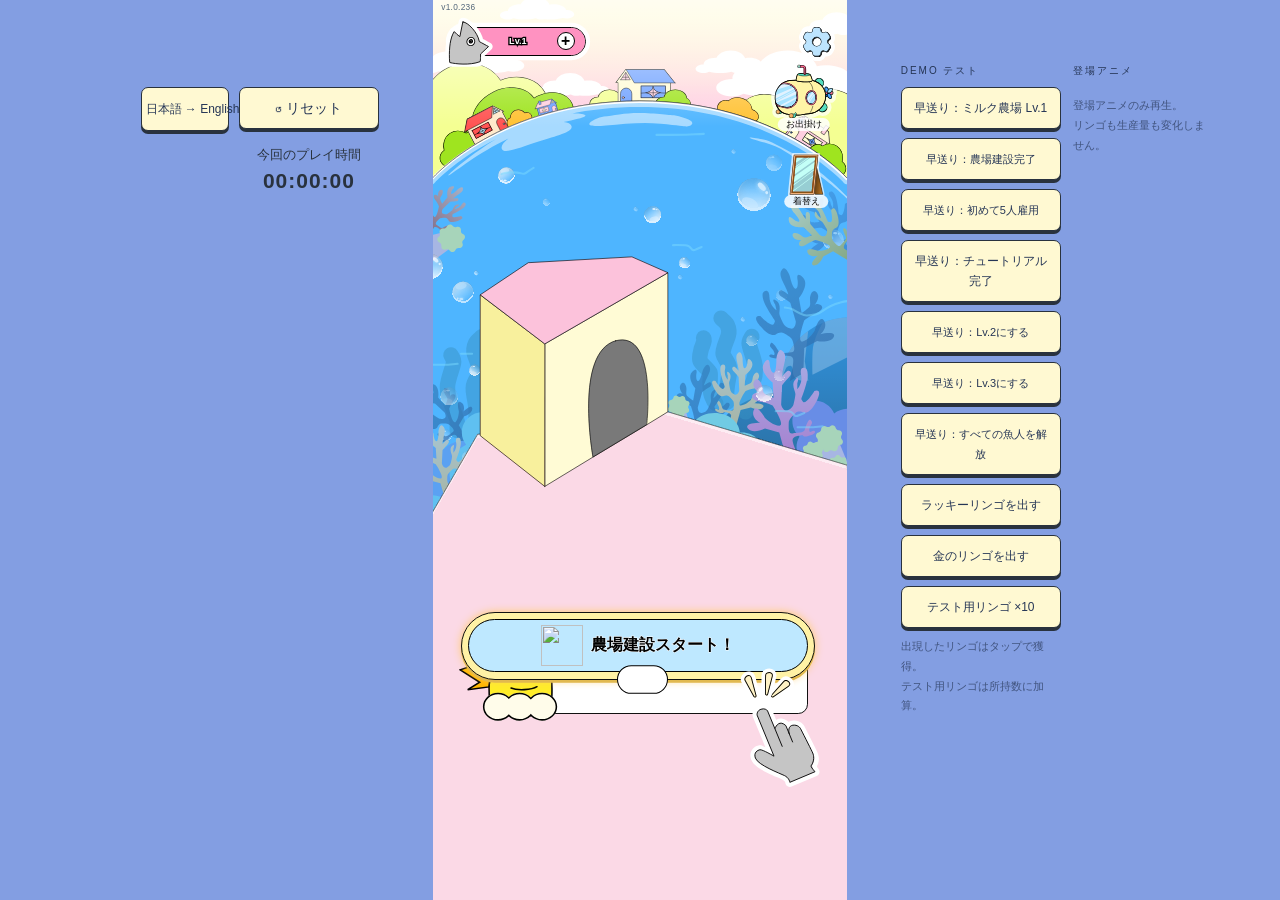
==== commit 3418f6ba: "fix: expose demo controls on mobile v1.0.236" ====
--- a/index.html
+++ b/index.html
@@ -1,68 +1,68 @@
 <!doctype html>
-<html lang="zh-CN" class="game-booting"><head><meta charset="utf-8"><meta name="viewport" content="width=device-width,initial-scale=1,viewport-fit=cover"><title>APPLE WORKS · 苹果农场</title><link rel="icon" href="data:,"><style>.game-booting .phone,.game-booting .phone *,.game-booting .phone:before{transition:none!important}.game-booting .golden-art,.game-booting .gold-edge-glow,.game-booting .gold-waterfall,.game-booting .button-aura,.game-booting #specialGlow,.game-booting #goldRain,.game-booting #frenzyTimer{visibility:hidden!important}</style><link rel="stylesheet" href="style.css?v=1.0.235"><link rel="stylesheet" href="fonts/fonts.css?v=1.0.235"><link rel="stylesheet" href="closet.css?v=1.0.235"></head>
-<body><main class="phone construction-phase"><object class="computer-factory-art computer-factory-scene" data-src="img/svg/level-three-scene.svg?v=1.0.235" type="image/svg+xml" aria-hidden="true" tabindex="-1"></object><object class="computer-factory-art computer-factory-conveyor" data-src="img/svg/level-three-conveyor.svg?v=1.0.235" type="image/svg+xml" aria-hidden="true" tabindex="-1"></object><object id="juiceFactoryScene" class="juice-factory-scene" data-src="img/svg/level-two-scene.svg?v=1.0.235" type="image/svg+xml" aria-hidden="true" tabindex="-1"></object><section id="milkFarmPreview" class="milk-farm-preview" aria-label="牛奶农场 Lv.1 画面预览" hidden><img id="milkLevelScene" class="milk-level-scene" alt="" hidden><div id="milkBuildScene" class="milk-build-scene"><img src="img/svg/milk-factory-level-one-build.svg?v=1.0.235" alt=""></div>
+<html lang="zh-CN" class="game-booting"><head><meta charset="utf-8"><meta name="viewport" content="width=device-width,initial-scale=1,viewport-fit=cover"><title>APPLE WORKS · 苹果农场</title><link rel="icon" href="data:,"><style>.game-booting .phone,.game-booting .phone *,.game-booting .phone:before{transition:none!important}.game-booting .golden-art,.game-booting .gold-edge-glow,.game-booting .gold-waterfall,.game-booting .button-aura,.game-booting #specialGlow,.game-booting #goldRain,.game-booting #frenzyTimer{visibility:hidden!important}</style><link rel="stylesheet" href="style.css?v=1.0.236"><link rel="stylesheet" href="fonts/fonts.css?v=1.0.236"><link rel="stylesheet" href="closet.css?v=1.0.236"></head>
+<body><main class="phone construction-phase"><object class="computer-factory-art computer-factory-scene" data-src="img/svg/level-three-scene.svg?v=1.0.236" type="image/svg+xml" aria-hidden="true" tabindex="-1"></object><object class="computer-factory-art computer-factory-conveyor" data-src="img/svg/level-three-conveyor.svg?v=1.0.236" type="image/svg+xml" aria-hidden="true" tabindex="-1"></object><object id="juiceFactoryScene" class="juice-factory-scene" data-src="img/svg/level-two-scene.svg?v=1.0.236" type="image/svg+xml" aria-hidden="true" tabindex="-1"></object><section id="milkFarmPreview" class="milk-farm-preview" aria-label="牛奶农场 Lv.1 画面预览" hidden><img id="milkLevelScene" class="milk-level-scene" alt="" hidden><div id="milkBuildScene" class="milk-build-scene"><img src="img/svg/milk-factory-level-one-build.svg?v=1.0.236" alt=""></div>
 <div id="milkBuildControls" class="milk-build-controls">
- <div class="build-guide-dialogue milk-build-guide"><img src="img/svg/build-guide-fish.svg?v=1.0.235" alt=""><span id="milkBuildGuideText" role="status" data-translated></span></div>
+ <div class="build-guide-dialogue milk-build-guide"><img src="img/svg/build-guide-fish.svg?v=1.0.236" alt=""><span id="milkBuildGuideText" role="status" data-translated></span></div>
  <button id="milkBuildButton" class="milk-build-button" disabled><span id="milkBuildLabel" data-translated></span></button>
  <span id="milkBuildCounter" class="milk-build-counter" aria-live="polite"></span>
- <img id="milkBuildFinger" class="milk-build-finger" src="img/svg/build-guide-tap.svg?v=1.0.235" alt="">
-</div></section><span class="game-version" aria-label="游戏版本1.0.235">v1.0.235</span>
+ <img id="milkBuildFinger" class="milk-build-finger" src="img/svg/build-guide-tap.svg?v=1.0.236" alt="">
+</div></section><span class="game-version" aria-label="游戏版本1.0.236">v1.0.236</span>
 <header><div id="farmUpgradeControls" class="nameplate">
   <button id="factoryEntry" class="level-pill" aria-label="升级农场" disabled>
-    <img src="img/svg/level-one-fish.svg?v=1.0.235" alt="">
+    <img src="img/svg/level-one-fish.svg?v=1.0.236" alt="">
     <b id="factoryProgressLabel">Lv.1</b><span class="level-plus" aria-hidden="true">+</span>
   </button>
   <button id="quickFactoryUpgrade" class="quick-factory-upgrade" disabled hidden>
-    <span>距离下一级</span><img src="img/svg/level-one-coin.svg?v=1.0.235" alt=""><b id="quickFactoryPrice"></b>
+    <span>距离下一级</span><img src="img/svg/level-one-coin.svg?v=1.0.236" alt=""><b id="quickFactoryPrice"></b>
   </button>
-</div></header><button class="settings" aria-label="设置"><img src="img/svg/level-one-settings.svg?v=1.0.235" alt=""></button>
-<section class="balance"><span class="apple-mark"><img src="img/svg/apple.svg" alt="苹果"></span><strong id="balance">0</strong><span class="coin-balance" aria-label="金币余额"><img src="img/svg/level-one-coin.svg?v=1.0.235" alt="金币"><b id="coinBalance">0</b></span></section><div class="rate" aria-label="每秒生产量"><svg class="rate-ticket" viewBox="0 0 300 74" preserveAspectRatio="none" aria-hidden="true"><defs><clipPath id="rateTicketClip"><path d="M1 1H106Q118 19 130 1H299V70H130Q118 52 106 70H1Z"/></clipPath></defs><path d="M1 4H106Q118 22 130 4H299V73H130Q118 55 106 73H1Z" fill="#000"/><g clip-path="url(#rateTicketClip)"><path d="M0 0H300V71H0Z" fill="#fff"/><path d="M0 0H118V71H0Z" fill="#CBFF8D"/></g><path d="M1 1H106Q118 19 130 1H299V70H130Q118 52 106 70H1Z" fill="none" stroke="#000" stroke-width="1" vector-effect="non-scaling-stroke"/></svg><span class="rate-unit"><img src="img/svg/apple.svg" alt="苹果">/s</span><b id="rate">0</b><span id="rateMultiplier" class="rate-multiplier" hidden aria-label="产能乘以七">×7</span></div>
-<button id="missionEntry" class="mission-entry" aria-label="查看任务" hidden><img src="img/svg/mission-icon.svg?v=1.0.235" alt=""><span id="missionDot" hidden></span></button>
+</div></header><button class="settings" aria-label="设置"><img src="img/svg/level-one-settings.svg?v=1.0.236" alt=""></button>
+<section class="balance"><span class="apple-mark"><img src="img/svg/apple.svg" alt="苹果"></span><strong id="balance">0</strong><span class="coin-balance" aria-label="金币余额"><img src="img/svg/level-one-coin.svg?v=1.0.236" alt="金币"><b id="coinBalance">0</b></span></section><div class="rate" aria-label="每秒生产量"><svg class="rate-ticket" viewBox="0 0 300 74" preserveAspectRatio="none" aria-hidden="true"><defs><clipPath id="rateTicketClip"><path d="M1 1H106Q118 19 130 1H299V70H130Q118 52 106 70H1Z"/></clipPath></defs><path d="M1 4H106Q118 22 130 4H299V73H130Q118 55 106 73H1Z" fill="#000"/><g clip-path="url(#rateTicketClip)"><path d="M0 0H300V71H0Z" fill="#fff"/><path d="M0 0H118V71H0Z" fill="#CBFF8D"/></g><path d="M1 1H106Q118 19 130 1H299V70H130Q118 52 106 70H1Z" fill="none" stroke="#000" stroke-width="1" vector-effect="non-scaling-stroke"/></svg><span class="rate-unit"><img src="img/svg/apple.svg" alt="苹果">/s</span><b id="rate">0</b><span id="rateMultiplier" class="rate-multiplier" hidden aria-label="产能乘以七">×7</span></div>
+<button id="missionEntry" class="mission-entry" aria-label="查看任务" hidden><img src="img/svg/mission-icon.svg?v=1.0.236" alt=""><span id="missionDot" hidden></span></button>
 <div id="missionPanel" class="mission-panel" role="dialog" aria-modal="true" aria-label="任务板" hidden>
- <img id="missionCloseTap" class="mission-close-tap" src="img/svg/sell-guide-tap.svg?v=1.0.235" alt="" hidden>
- <img class="mission-board-art" src="img/svg/mission-board.svg?v=1.0.235" alt="">
+ <img id="missionCloseTap" class="mission-close-tap" src="img/svg/sell-guide-tap.svg?v=1.0.236" alt="" hidden>
+ <img class="mission-board-art" src="img/svg/mission-board.svg?v=1.0.236" alt="">
  <button id="closeMission" aria-label="关闭任务板">×</button>
  <div id="missionList" class="mission-list" hidden></div>
  <article class="mission-task" id="missionTask">
-  <img src="img/svg/mission-task-fish.svg?v=1.0.235" alt="">
+  <img src="img/svg/mission-task-fish.svg?v=1.0.236" alt="">
   <div><b>雇用5名员工！</b><progress id="missionProgress" max="5" value="0"></progress><span id="missionCount">0/5</span></div>
-  <button id="claimMission" disabled><img src="img/svg/level-one-coin.svg?v=1.0.235" alt=""><span>+100</span></button>
+  <button id="claimMission" disabled><img src="img/svg/level-one-coin.svg?v=1.0.236" alt=""><span>+100</span></button>
  </article>
 </div>
-<div class="factory-hud"><section id="recruitGoal" class="recruit-goal"><b class="recruit-goal-title">目标：招募5名鱼人</b><div class="factory-entry-track" role="progressbar" aria-label="鱼人招募进度" aria-valuemin="0" aria-valuemax="5" id="recruitGoalTrack"><span id="recruitGoalFill" class="recruit-goal-fill"></span><span id="recruitGoalLabel" class="recruit-goal-label">0/5</span></div><div id="recruitGoalActions" class="recruit-goal-actions" hidden><button id="goalNewFarm">达成目标了！</button></div></section></div><section class="stage" aria-label="苹果农场展示"><div class="factory-art" id="factoryArt"><object id="operatingFactoryArt" class="operating-factory-art" role="img" aria-label="苹果农场与传送带" data="img/svg/apple-bg1-1-empty.svg?v=1.0.235" type="image/svg+xml" tabindex="-1"></object><svg id="basketCue" class="basket-cue" viewBox="0 0 100 70" aria-hidden="true"><path d="M7 20 75 3 97 18 91 54 30 68 5 51Z"/><path d="m5 51 25 17 61-14M7 20l23 17 67-19M30 37l-0 31"/></svg><svg id="constructionScene" class="construction-factory-art" xmlns="http://www.w3.org/2000/svg" role="img" aria-label="逐步建造的苹果农场" width="383.14337158203125" height="369.9350891113281" viewBox="0 0 383.14337158203125 369.9350891113281"><!-- construction-base:start --><g data-build-step="0" data-figma-node="4990:580" class="build-base"><svg x="0" y="34.15673828125" preserveAspectRatio="none" overflow="visible" style="display: block;" width="383.143" height="335.921" viewBox="0 0 383.143 335.921" fill="none" xmlns="http://www.w3.org/2000/svg" xmlns:xlink="http://www.w3.org/1999/xlink"><g id="f000"><g id="Rectangle 81"><path d="M54.6213 81.7811L140.478 71.0685L383.143 103.439V335.921H0V151.258L54.6213 81.7811Z" fill="#FBD9E6"/><mask id="stroke0_0_300" fill="white"><path d="M54.6213 81.7811L140.478 71.0685L383.143 103.439V335.921H0V151.258L54.6213 81.7811Z"/></mask><path d="M0 151.258L54.6213 81.7811L140.478 71.0685L383.143 103.439" stroke-width="0.375992" stroke="black" mask="url(#stroke0_0_300)"/></g><g id="Vector 79"><use xlink:href="#stroke1_0_300" fill="#FDDBEB"/><use xlink:href="#stroke1_0_300" fill="#FFFBD5"/><path d="M84.2236 105.303V40.0144L140.582 7.43979V71.1554L130.956 77.0463L106.28 91.8829L84.2236 105.303Z" stroke-width="0.281994" stroke-linecap="round" stroke="black"/></g><g id="Vector 80"><use xlink:href="#stroke2_0_300" fill="#FA93AE"/><use xlink:href="#stroke2_0_300" fill="#F8F09D"/><path d="M84.2238 40.0514L54.6216 17.5316V82.0671L84.164 105.303L84.2238 40.0514Z" stroke-width="0.281994" stroke="black"/></g><path id="Vector 81" d="M76.6422 2.81173L54.6216 17.5314L84.1979 40.0176L140.634 7.41286L124.128 0.142674L76.6422 2.81173Z" fill="#FCC2DB" stroke-width="0.281994" stroke="black"/><path id="Vector 82" d="M116.698 38.5683C97.4719 43.7507 106.267 91.8471 106.267 91.8471L130.904 77.0202C130.904 77.0202 135.924 33.3859 116.698 38.5683Z" fill="#797979" stroke-width="0.281994" stroke-linecap="round" stroke="black"/></g><defs><path id="stroke1_0_300" d="M84.2236 40.0144V105.303L106.28 91.8829L130.956 77.0463L140.582 71.1554V7.43979L84.2236 40.0144Z"/><path id="stroke2_0_300" d="M54.6216 17.5316L84.2238 40.0514L84.164 105.303L54.6216 82.0671V17.5316Z"/></defs></svg></g><!-- construction-base:end --></svg><object id="goldenFactoryArt" class="golden-art" aria-hidden="true" data="img/svg/apple-bg1-1-gold-empty.svg?v=1.0.235" type="image/svg+xml" tabindex="-1"></object></div></section>
+<div class="factory-hud"><section id="recruitGoal" class="recruit-goal"><b class="recruit-goal-title">目标：招募5名鱼人</b><div class="factory-entry-track" role="progressbar" aria-label="鱼人招募进度" aria-valuemin="0" aria-valuemax="5" id="recruitGoalTrack"><span id="recruitGoalFill" class="recruit-goal-fill"></span><span id="recruitGoalLabel" class="recruit-goal-label">0/5</span></div><div id="recruitGoalActions" class="recruit-goal-actions" hidden><button id="goalNewFarm">达成目标了！</button></div></section></div><section class="stage" aria-label="苹果农场展示"><div class="factory-art" id="factoryArt"><object id="operatingFactoryArt" class="operating-factory-art" role="img" aria-label="苹果农场与传送带" data="img/svg/apple-bg1-1-empty.svg?v=1.0.236" type="image/svg+xml" tabindex="-1"></object><svg id="basketCue" class="basket-cue" viewBox="0 0 100 70" aria-hidden="true"><path d="M7 20 75 3 97 18 91 54 30 68 5 51Z"/><path d="m5 51 25 17 61-14M7 20l23 17 67-19M30 37l-0 31"/></svg><svg id="constructionScene" class="construction-factory-art" xmlns="http://www.w3.org/2000/svg" role="img" aria-label="逐步建造的苹果农场" width="383.14337158203125" height="369.9350891113281" viewBox="0 0 383.14337158203125 369.9350891113281"><!-- construction-base:start --><g data-build-step="0" data-figma-node="4990:580" class="build-base"><svg x="0" y="34.15673828125" preserveAspectRatio="none" overflow="visible" style="display: block;" width="383.143" height="335.921" viewBox="0 0 383.143 335.921" fill="none" xmlns="http://www.w3.org/2000/svg" xmlns:xlink="http://www.w3.org/1999/xlink"><g id="f000"><g id="Rectangle 81"><path d="M54.6213 81.7811L140.478 71.0685L383.143 103.439V335.921H0V151.258L54.6213 81.7811Z" fill="#FBD9E6"/><mask id="stroke0_0_300" fill="white"><path d="M54.6213 81.7811L140.478 71.0685L383.143 103.439V335.921H0V151.258L54.6213 81.7811Z"/></mask><path d="M0 151.258L54.6213 81.7811L140.478 71.0685L383.143 103.439" stroke-width="0.375992" stroke="black" mask="url(#stroke0_0_300)"/></g><g id="Vector 79"><use xlink:href="#stroke1_0_300" fill="#FDDBEB"/><use xlink:href="#stroke1_0_300" fill="#FFFBD5"/><path d="M84.2236 105.303V40.0144L140.582 7.43979V71.1554L130.956 77.0463L106.28 91.8829L84.2236 105.303Z" stroke-width="0.281994" stroke-linecap="round" stroke="black"/></g><g id="Vector 80"><use xlink:href="#stroke2_0_300" fill="#FA93AE"/><use xlink:href="#stroke2_0_300" fill="#F8F09D"/><path d="M84.2238 40.0514L54.6216 17.5316V82.0671L84.164 105.303L84.2238 40.0514Z" stroke-width="0.281994" stroke="black"/></g><path id="Vector 81" d="M76.6422 2.81173L54.6216 17.5314L84.1979 40.0176L140.634 7.41286L124.128 0.142674L76.6422 2.81173Z" fill="#FCC2DB" stroke-width="0.281994" stroke="black"/><path id="Vector 82" d="M116.698 38.5683C97.4719 43.7507 106.267 91.8471 106.267 91.8471L130.904 77.0202C130.904 77.0202 135.924 33.3859 116.698 38.5683Z" fill="#797979" stroke-width="0.281994" stroke-linecap="round" stroke="black"/></g><defs><path id="stroke1_0_300" d="M84.2236 40.0144V105.303L106.28 91.8829L130.956 77.0463L140.582 71.1554V7.43979L84.2236 40.0144Z"/><path id="stroke2_0_300" d="M54.6216 17.5316L84.2238 40.0514L84.164 105.303L54.6216 82.0671V17.5316Z"/></defs></svg></g><!-- construction-base:end --></svg><object id="goldenFactoryArt" class="golden-art" aria-hidden="true" data="img/svg/apple-bg1-1-gold-empty.svg?v=1.0.236" type="image/svg+xml" tabindex="-1"></object></div></section>
 <div class="fish-character-shadow" aria-hidden="true"></div><div id="purchaseSpeech" class="purchase-speech" role="status" hidden><svg class="speech-outline" viewBox="0 0 410 85" preserveAspectRatio="none" aria-hidden="true"><path id="speechPath" d="M51 .5H389Q409.5 .5 409.5 21V64Q409.5 84.5 389 84.5H51Q30.5 84.5 30.5 64V39L.5 26L30.5 25V21Q30.5 .5 51 .5Z" fill="white" stroke="black" stroke-width="1" vector-effect="non-scaling-stroke" stroke-linejoin="round"/></svg><span class="speech-copy"><span id="speechMeasure" class="speech-measure" aria-hidden="true">哦，又来新人了。</span><span id="speechText" class="speech-text">哦，又来新人了。</span></span></div><div id="factoryStartupPrompt" class="purchase-speech" role="status" hidden><svg class="speech-outline" viewBox="0 0 410 85" preserveAspectRatio="none" aria-hidden="true"><path d="M51 .5H389Q409.5 .5 409.5 21V64Q409.5 84.5 389 84.5H51Q30.5 84.5 30.5 64V39L.5 26L30.5 25V21Q30.5 .5 51 .5Z" fill="white" stroke="black" stroke-width="1" vector-effect="non-scaling-stroke" stroke-linejoin="round"/></svg><span class="speech-text"><span id="factoryStartupHint">手动点击生产按钮 5 次，启动机器！</span><br><strong id="factoryStartupProgress">0/5</strong></span></div><iframe class="fish-character" src="about:blank" title="奶鱼角色，可拖动头部、身体和四肢" scrolling="no"></iframe>
-<section id="wardrobeView" class="wardrobe-view" aria-label="衣橱" hidden><button id="wardrobeBack" class="wardrobe-back"><svg viewBox="0 0 32 26" aria-hidden="true"><path d="M13 3L3 11L13 19M4 11H21Q29 11 29 18Q29 24 21 24H17" fill="none" stroke="currentColor" stroke-width="3" stroke-linecap="round" stroke-linejoin="round"/></svg><span>返回农场</span></button><div class="wardrobe-side-actions"><button id="wardrobeGacha" class="wardrobe-side wardrobe-gacha"><img src="img/svg/capsule.svg" alt="扭蛋机"><span class="action-caption">扭蛋</span></button><button id="wardrobeOutdoor" class="wardrobe-side wardrobe-outdoor outdoor-button" aria-label="外出，暂未开放"><img src="img/svg/outdoor.svg?v=sub95" alt="外出"><span class="action-caption">外出</span></button></div><section class="wardrobe-inventory" aria-labelledby="wardrobeTitle"><div class="wardrobe-toolbar"><h2 id="wardrobeTitle"><svg viewBox="0 0 36 34" aria-hidden="true"><path d="M11 2L16 4H20L25 2L34 10L29 18L25 15V32H11V15L7 18L2 10Z" fill="#ffbe62" stroke="#000" stroke-width="1" stroke-linejoin="round"/></svg><span>衣橱</span></h2><div class="wardrobe-tabs" role="group" aria-label="服装类型"><button id="clearWardrobe">清除所有服装</button><span class="wardrobe-tab-divider" aria-hidden="true"></span><button data-wardrobe-mode="single" aria-pressed="true">单品</button><button data-wardrobe-mode="suit" aria-pressed="false">套装</button></div></div><div class="wardrobe-legend"><span><i class="wearing-key"></i>已穿着 <i class="selected-key"></i>选中</span></div><div id="wardrobeScroll" class="wardrobe-scroll" tabindex="0" aria-label="服装栏，可上下滚动"><div id="wardrobeSlots" class="wardrobe-slots"></div></div></section></section><section class="actions"><button id="openGacha" class="box capsule" aria-label="衣柜换装"><img src="img/svg/level-one-mirror.svg?v=1.0.235" alt="衣柜换装"><span class="action-caption">换装</span></button><button id="produce" class="produce" aria-label="生产苹果"><span class="produce-visual" aria-hidden="true"><img src="img/svg/grow-apple-button.svg?v=1.0.235" alt=""></span><small id="clickValue" hidden>每次 +1</small></button><button id="sellCrate" class="sell-crate" disabled aria-label="卖出苹果箱"><span class="sell-crate-visual" aria-hidden="true" data-apple-src="img/svg/sell-apple-boxes-button.svg?v=1.0.235" data-juice-src="img/svg/sell-apple-juice-boxes-button.svg?v=1.0.235" data-laptop-src="img/svg/sell-apple-laptop-button.svg?v=1.0.235"><img src="img/svg/sell-apple-boxes-button.svg?v=1.0.235" alt=""></span><small id="crateProgress" class="sell-crate-progress">0箱＝0/30</small><span class="sell-crate-reward" id="sellCrateReward"><b id="crateReward">+0</b></span><span class="sell-crate-cta" aria-hidden="true" data-apple-src="img/svg/sell-apple-boxes-cta.svg?v=1.0.235" data-juice-src="img/svg/sell-apple-juice-boxes-cta.svg?v=1.0.235" data-laptop-src="img/svg/sell-apple-laptop-cta.svg?v=1.0.235"><img src="img/svg/sell-apple-boxes-cta.svg?v=1.0.235" alt=""></span></button><div class="capsule-wrap wardrobe-entry"><button id="openShop" class="capsule outdoor-button" aria-label="外出，暂未开放"><img src="img/svg/level-one-submarine.svg?v=1.0.235" alt="外出"><span class="action-caption">外出</span><span id="vendingDot" hidden></span></button></div></section>
+<section id="wardrobeView" class="wardrobe-view" aria-label="衣橱" hidden><button id="wardrobeBack" class="wardrobe-back"><svg viewBox="0 0 32 26" aria-hidden="true"><path d="M13 3L3 11L13 19M4 11H21Q29 11 29 18Q29 24 21 24H17" fill="none" stroke="currentColor" stroke-width="3" stroke-linecap="round" stroke-linejoin="round"/></svg><span>返回农场</span></button><div class="wardrobe-side-actions"><button id="wardrobeGacha" class="wardrobe-side wardrobe-gacha"><img src="img/svg/capsule.svg" alt="扭蛋机"><span class="action-caption">扭蛋</span></button><button id="wardrobeOutdoor" class="wardrobe-side wardrobe-outdoor outdoor-button" aria-label="外出，暂未开放"><img src="img/svg/outdoor.svg?v=sub95" alt="外出"><span class="action-caption">外出</span></button></div><section class="wardrobe-inventory" aria-labelledby="wardrobeTitle"><div class="wardrobe-toolbar"><h2 id="wardrobeTitle"><svg viewBox="0 0 36 34" aria-hidden="true"><path d="M11 2L16 4H20L25 2L34 10L29 18L25 15V32H11V15L7 18L2 10Z" fill="#ffbe62" stroke="#000" stroke-width="1" stroke-linejoin="round"/></svg><span>衣橱</span></h2><div class="wardrobe-tabs" role="group" aria-label="服装类型"><button id="clearWardrobe">清除所有服装</button><span class="wardrobe-tab-divider" aria-hidden="true"></span><button data-wardrobe-mode="single" aria-pressed="true">单品</button><button data-wardrobe-mode="suit" aria-pressed="false">套装</button></div></div><div class="wardrobe-legend"><span><i class="wearing-key"></i>已穿着 <i class="selected-key"></i>选中</span></div><div id="wardrobeScroll" class="wardrobe-scroll" tabindex="0" aria-label="服装栏，可上下滚动"><div id="wardrobeSlots" class="wardrobe-slots"></div></div></section></section><section class="actions"><button id="openGacha" class="box capsule" aria-label="衣柜换装"><img src="img/svg/level-one-mirror.svg?v=1.0.236" alt="衣柜换装"><span class="action-caption">换装</span></button><button id="produce" class="produce" aria-label="生产苹果"><span class="produce-visual" aria-hidden="true"><img src="img/svg/grow-apple-button.svg?v=1.0.236" alt=""></span><small id="clickValue" hidden>每次 +1</small></button><button id="sellCrate" class="sell-crate" disabled aria-label="卖出苹果箱"><span class="sell-crate-visual" aria-hidden="true" data-apple-src="img/svg/sell-apple-boxes-button.svg?v=1.0.236" data-juice-src="img/svg/sell-apple-juice-boxes-button.svg?v=1.0.236" data-laptop-src="img/svg/sell-apple-laptop-button.svg?v=1.0.236"><img src="img/svg/sell-apple-boxes-button.svg?v=1.0.236" alt=""></span><small id="crateProgress" class="sell-crate-progress">0箱＝0/30</small><span class="sell-crate-reward" id="sellCrateReward"><b id="crateReward">+0</b></span><span class="sell-crate-cta" aria-hidden="true" data-apple-src="img/svg/sell-apple-boxes-cta.svg?v=1.0.236" data-juice-src="img/svg/sell-apple-juice-boxes-cta.svg?v=1.0.236" data-laptop-src="img/svg/sell-apple-laptop-cta.svg?v=1.0.236"><img src="img/svg/sell-apple-boxes-cta.svg?v=1.0.236" alt=""></span></button><div class="capsule-wrap wardrobe-entry"><button id="openShop" class="capsule outdoor-button" aria-label="外出，暂未开放"><img src="img/svg/level-one-submarine.svg?v=1.0.236" alt="外出"><span class="action-caption">外出</span><span id="vendingDot" hidden></span></button></div></section>
 <button id="guideTouchSurface" class="guide-touch-surface" aria-label="显示完整对话或继续教學" hidden></button>
 <div id="growGuideShade" class="grow-guide-shade" aria-hidden="true" hidden></div>
 <div id="growGuide" class="grow-guide" hidden>
- <img class="grow-guide-tap" src="img/svg/build-guide-tap.svg?v=1.0.235" alt="">
- <img class="hire-guide-tap" src="img/svg/sell-guide-tap.svg?v=1.0.235" alt="">
- <img class="sell-guide-tap" src="img/svg/sell-guide-tap.svg?v=1.0.235" alt="">
+ <img class="grow-guide-tap" src="img/svg/build-guide-tap.svg?v=1.0.236" alt="">
+ <img class="hire-guide-tap" src="img/svg/sell-guide-tap.svg?v=1.0.236" alt="">
+ <img class="sell-guide-tap" src="img/svg/sell-guide-tap.svg?v=1.0.236" alt="">
  <div class="grow-guide-dialogue" role="status">
-  <img src="img/svg/build-guide-fish.svg?v=1.0.235" alt="">
+  <img src="img/svg/build-guide-fish.svg?v=1.0.236" alt="">
   <span id="growGuideText" data-translated></span>
  </div>
 </div>
 <div class="build-guide-shade" aria-hidden="true"></div>
 <section id="constructionPanel" class="construction-panel" aria-label="建造农场">
  <div class="build-guide-dialogue" role="status">
-  <img src="img/svg/build-guide-fish.svg?v=1.0.235" alt="">
+  <img src="img/svg/build-guide-fish.svg?v=1.0.236" alt="">
   <span id="buildGuideText"></span>
  </div>
  <button id="buildFactory" class="build-factory"><img src="img/svg/setting.svg" alt=""><span id="buildFactoryLabel">开始建造农场！</span></button>
  <span id="buildGuideRemaining" class="build-guide-remaining" aria-hidden="true"></span>
- <img class="build-guide-tap" src="img/svg/build-guide-tap.svg?v=1.0.235" alt="">
+ <img class="build-guide-tap" src="img/svg/build-guide-tap.svg?v=1.0.236" alt="">
 </section><section class="building-shop"><div class="shop-head"><h1 aria-label="鱼人募集"><b>招募板</b></h1></div><div id="buildings" class="building-list"></div></section>
 <div class="frenzy-timer" id="frenzyTimer" hidden><div class="frenzy-timer-label"><b>黄金狂热 ×7</b><span id="frenzyCountdown"></span></div><progress id="frenzyProgress" max="20" value="0" aria-label="黄金狂热剩余时间"></progress></div><div class="gold-waterfall" aria-hidden="true"><svg class="gold-wave" viewBox="0 0 400 180" preserveAspectRatio="none" aria-hidden="true"><defs><linearGradient id="waterGold" x1="0" y1="0" x2="0" y2="1"><stop stop-color="#FCF043" stop-opacity=".8"/><stop offset=".25" stop-color="#ffe62e" stop-opacity=".45"/><stop offset="1" stop-color="#fff36b" stop-opacity="0"/></linearGradient></defs><path d="M0 22Q50 -12 100 22T200 22T300 22T400 22V180H0Z" fill="url(#waterGold)"/><path d="M0 22Q50 -12 100 22T200 22T300 22T400 22" fill="none" stroke="#FCF043" stroke-width="3"/></svg><svg class="gold-wave" viewBox="0 0 400 180" preserveAspectRatio="none" aria-hidden="true"><defs><linearGradient id="waterGold2" x1="0" y1="0" x2="0" y2="1"><stop stop-color="#FCF043" stop-opacity=".8"/><stop offset=".25" stop-color="#ffe62e" stop-opacity=".45"/><stop offset="1" stop-color="#fff36b" stop-opacity="0"/></linearGradient></defs><path d="M0 22Q50 -12 100 22T200 22T300 22T400 22V180H0Z" fill="url(#waterGold2)"/><path d="M0 22Q50 -12 100 22T200 22T300 22T400 22" fill="none" stroke="#FCF043" stroke-width="3"/></svg><svg class="gold-wave" viewBox="0 0 400 180" preserveAspectRatio="none" aria-hidden="true"><defs><linearGradient id="waterGold3" x1="0" y1="0" x2="0" y2="1"><stop stop-color="#FCF043" stop-opacity=".8"/><stop offset=".25" stop-color="#ffe62e" stop-opacity=".45"/><stop offset="1" stop-color="#fff36b" stop-opacity="0"/></linearGradient></defs><path d="M0 22Q50 -12 100 22T200 22T300 22T400 22V180H0Z" fill="url(#waterGold3)"/><path d="M0 22Q50 -12 100 22T200 22T300 22T400 22" fill="none" stroke="#FCF043" stroke-width="3"/></svg></div><div id="goldRain" class="gold-rain" aria-hidden="true"></div><div class="button-aura" aria-hidden="true"></div><div class="gold-edge-glow" aria-hidden="true"></div><div id="specialGlow" class="special-glow" hidden aria-hidden="true"></div><div id="specialLayer" class="special-layer"></div><div id="buildingCard" class="building-card" role="dialog" aria-label="鱼人介绍" hidden><div class="card-head"><b id="cardName"></b><span class="card-price"><i id="cardBulk">x1</i><img src="img/svg/coin.svg" alt="金币"><span id="cardPrice"></span></span></div><p id="cardDesc" class="card-desc"></p><hr><p id="cardPer" class="card-line"></p><p id="cardOwned" class="card-line"></p><p id="cardTotal" class="card-line"></p><button id="cardBuy" class="card-buy">招募</button></div><div id="shopShade" class="shop-shade" hidden aria-hidden="true"></div><button id="openingDialogue" class="opening-dialogue" type="button" hidden>
-  <img src="img/svg/opening-dialogue.svg?v=1.0.235" alt="">
-  <img src="img/svg/opening-dialogue-highlight.svg?v=1.0.235" alt="" hidden>
+  <img src="img/svg/opening-dialogue.svg?v=1.0.236" alt="">
+  <img src="img/svg/opening-dialogue-highlight.svg?v=1.0.236" alt="" hidden>
   <span id="openingDialogueText">好嘞！</span>
  </button></main><aside class="debug-reset" aria-label="测试重置"><button id="languageSwitch" aria-label="切换语言">中文 → 日本語</button><button id="restart">↺ 重新开始</button><div class="play-time"><span>本轮游戏时间</span><strong id="playTime">00:00:00</strong><div class="level-times" id="milestoneTimes" hidden><span id="constructionTimeRow" hidden><i>农场建造完成</i><b id="constructionTime"></b></span><span id="fiveEmployeesTimeRow" hidden><i>首次雇满5人</i><b id="fiveEmployeesTime"></b></span><span id="firstFarmUpgradeTimeRow" hidden><i>首次农场升级</i><b id="firstFarmUpgradeTime"></b></span></div></div></aside><aside class="debug-events" aria-label="游戏测试"><div class="demo-column"><small>DEMO 测试</small><button id="testMilkFarm">快进：牛奶农场 Lv.1</button><button id="testAppleFarm" hidden>返回：苹果农场</button><button id="testBuildComplete">快进：农场建造完成</button><button id="testFiveEmployees">快进：首次雇满5人</button><button id="testTutorialComplete">快进：完成教学</button><button id="testFarmLevelTwo">快進：升級到lv.2</button><button id="testFarmLevelThree">快進：升級到lv.3</button><button id="testUnlockAllRecruits">快進：解鎖所有魚人</button><button id="testLucky">刷新幸运苹果</button><button id="testGolden">刷新金苹果</button><button id="testApples" title="测试用：余额至少补到100万，之后每次乘10；同步计入累计产量">测试苹果 ×10</button><p>随机苹果需点击领取。<br>测试苹果直接加入余额。</p></div><div class="demo-column"><small>进场动画</small><div id="spawnGrid" class="spawn-grid"></div><p>只播放进场动画，<br>不花苹果也不加产能。</p></div></aside><dialog id="constructionCompleteDialog" class="construction-complete-dialog" aria-labelledby="constructionCompleteTitle"><h2 id="constructionCompleteTitle">农场建成啦！</h2><p>招募员工，让苹果农场发展壮大</p><div class="construction-complete-tip">拥有至少 <strong>5名员工</strong> 后<br>就能放心去建新农场</div><button id="beginOperation">开始经营</button></dialog><dialog id="newFarmDialog" class="new-farm-dialog" aria-labelledby="newFarmTitle"><button id="closeNewFarm" class="new-farm-close" aria-label="关闭">×</button><h2 id="newFarmTitle">开设新农场</h2><p id="recruitGoalIntro" hidden>你已招满5名鱼人！接下来可以开设新农场，或升级这座农场。</p><p>换一座农场，体验新的经营方式。这里的鱼人会继续工作，当前农场常态秒产的10%将带到下一座农场。</p><div class="farm-inheritance"><div><span>当前常态秒产</span><b id="farmCurrentCps"></b></div><div><span>下一农场继承10%</span><b id="farmInheritedCps"></b></div></div><p id="newFarmContinueHint">也可以继续经营：招募更多员工、升级农场，提高每秒产量。</p><p id="newFarmEntryHint">等农场发展壮大后，随时都能从右上角的升级农场界面开设新农场。</p><div class="new-farm-actions"><button id="confirmNewFarm">开设新农场</button><button id="goalContinue">继续经营</button></div><p id="goalUnavailable" hidden role="status">此功能还未开放</p></dialog><dialog id="factoryUpgradeDialog" class="fish-upgrade-dialog factory-upgrade-dialog" aria-labelledby="factoryStageTitle"><span class="cn-upgrade-heading">升级到下一级</span><button id="closeFactoryUpgrade" class="upgrade-close" aria-label="关闭农场升级">×</button><h2 id="factoryStageTitle"></h2><p id="factoryMilestone" role="status" hidden></p><p id="factoryStageCount"></p><div class="farm-dialog-level" id="factoryStageProgress">lv.1</div><section id="factoryNext"><h3 id="factoryNextName"></h3><p class="upgrade-caption">本次升级效果</p><div id="factoryNextEffect"></div><p class="upgrade-caption">升级价格</p><div class="upgrade-price"><img src="img/svg/coin.svg" alt="金币"><b id="factoryNextPrice"></b></div><button id="confirmFactoryUpgrade">升级</button><p id="factoryNextHint"></p></section><p id="missionUpgradeHint" class="mission-upgrade-hint" data-translated></p><p id="factoryComplete" hidden>农场已完成全部升级！</p><button id="openNewFactory" hidden>开设新农场</button><p id="newFactoryNotice" role="status" hidden>此功能还未开放</p></dialog><dialog id="shopDialog" class="vending-dialog" aria-label="自动贩卖机"><section class="vending-machine"><header class="vending-header"><button id="viewItems" class="view-items" aria-disabled="true">查看道具 <span id="itemCount">0</span></button><button id="closeShop" class="vending-close" aria-label="关闭自动贩卖机"><span></span></button></header><div class="vending-interior"><div class="vending-shelves" aria-hidden="true"><div></div><div></div><div></div></div><div id="upgrades" class="vending-grid"></div><p id="emptyShop" class="vending-empty" hidden>暂无可升级道具。</p><div class="vending-outlet" aria-hidden="true"></div><div class="vending-slot" aria-hidden="true"></div><section id="itemDetail" class="item-detail" hidden aria-live="polite"><div class="item-detail-head"><b id="itemName"></b><span class="item-detail-price"><img src="img/svg/coin.svg" alt="金币"><span id="itemPrice"></span></span></div><p id="itemDescription"></p><button id="buyItem">购买</button></section></div><i class="vending-foot left" aria-hidden="true"></i><i class="vending-foot right" aria-hidden="true"></i></section></dialog><dialog id="catalogDialog" class="catalog-dialog" aria-label="道具一览"><div class="catalog-head"><div><h2>道具一览</h2><p class="catalog-count">共 <b id="catalogTotal">0</b> 件道具 · 已拥有 <b id="catalogOwned">0</b></p></div><button id="closeCatalog" class="catalog-close" aria-label="关闭道具一览">×</button></div><p class="catalog-note">按价格从低到高排列，这里只做展示，不能购买。</p><div id="catalogGrid" class="catalog-grid"></div><section id="catalogDetail" class="catalog-detail" hidden aria-live="polite"><div class="catalog-detail-head"><b id="catalogName"></b><span id="catalogStatus" class="catalog-status"></span><span class="catalog-detail-price"><img src="img/svg/coin.svg" alt="金币"><span id="catalogPrice"></span></span></div><p id="catalogDescription"></p><p id="catalogUnlock" class="catalog-unlock"></p></section></dialog><dialog id="settingsDialog" class="settings-dialog" aria-label="设置">
  <div class="settings-artboard">
-  <img id="settingsPanelArt" class="settings-art" src="img/svg/settings-panel.svg?v=1.0.235" alt="">
+  <img id="settingsPanelArt" class="settings-art" src="img/svg/settings-panel.svg?v=1.0.236" alt="">
   <button id="closeSettings" class="settings-hit settings-close" aria-label="关闭设置"></button>
-  <button id="sfxToggle" class="settings-hit settings-sfx" aria-label="效果音" aria-pressed="true"><img src="img/svg/settings-sfx-on.svg?v=1.0.235" alt=""></button>
-  <button id="musicToggle" class="settings-hit settings-music" aria-label="背景音乐" aria-pressed="true"><img src="img/svg/settings-music-off.svg?v=1.0.235" alt=""></button>
+  <button id="sfxToggle" class="settings-hit settings-sfx" aria-label="效果音" aria-pressed="true"><img src="img/svg/settings-sfx-on.svg?v=1.0.236" alt=""></button>
+  <button id="musicToggle" class="settings-hit settings-music" aria-label="背景音乐" aria-pressed="true"><img src="img/svg/settings-music-off.svg?v=1.0.236" alt=""></button>
   <button id="previousLanguage" class="settings-hit settings-language-prev" aria-label="上一种语言"></button>
   <span id="settingsLanguage" class="settings-language" aria-live="polite"></span>
   <button id="settingsStory" class="settings-hit settings-story" aria-label="STORY" aria-disabled="true"></button>
@@ -70,7 +70,7 @@
   <button id="resetFromSettings" class="settings-hit settings-reset" aria-label="重新开始，跳过教学"></button>
  </div>
 </dialog><dialog id="resetConfirmDialog" class="settings-confirm-dialog" aria-label="Reset confirmation"><img id="resetConfirmArt" alt=""><button id="cancelSettingsReset" class="settings-hit reset-cancel" aria-label="Cancel"></button><button id="confirmSettingsReset" class="settings-hit reset-confirm" aria-label="Reset"></button></dialog><dialog id="gachaDialog" class="gacha-dialog" aria-labelledby="gachaTitle">
- <header class="gacha-header"><h2 id="gachaTitle">扭蛋机</h2><span class="gacha-wallet"><img src="img/svg/level-one-coin.svg?v=1.0.235" alt=""><span id="gachaBalance"></span></span></header>
+ <header class="gacha-header"><h2 id="gachaTitle">扭蛋机</h2><span class="gacha-wallet"><img src="img/svg/level-one-coin.svg?v=1.0.236" alt=""><span id="gachaBalance"></span></span></header>
  <p id="gachaPrice"></p>
  <div class="gacha-scene">
   <div id="gachaMachineRig" class="gacha-machine-rig"><svg xmlns="http://www.w3.org/2000/svg" xmlns:xlink="http://www.w3.org/1999/xlink" width="228" height="366" viewBox="86 212 228 366" fill="none" id="gachaMachine" class="gacha-machine" aria-hidden="true" focusable="false">
@@ -1302,9 +1302,9 @@
 <path id="stroke83_1389_132471" d="M139.409 445C139.409 440.913 142.723 437.6 146.809 437.6H250.809C254.896 437.6 258.209 440.913 258.209 445C258.209 449.087 254.896 452.4 250.809 452.4H146.809C142.723 452.4 139.409 449.087 139.409 445Z" />
 <path id="stroke102_1389_132471" d="M177.056 480.333C176.754 480.333 176.496 480.226 176.281 480.012C176.067 479.798 175.96 479.54 175.96 479.237V474.881C175.96 474.868 175.954 474.859 175.941 474.852C175.929 474.84 175.916 474.837 175.903 474.843L174.996 475.145C174.952 475.164 174.895 475.174 174.826 475.174C174.713 475.174 174.603 475.145 174.495 475.089C174.395 475.032 174.313 474.944 174.25 474.824C174.206 474.736 174.184 474.635 174.184 474.522C174.184 474.32 174.259 474.15 174.41 474.011L176.159 472.509C176.43 472.263 176.767 472.14 177.17 472.14C177.277 472.14 177.359 472.143 177.415 472.15C177.623 472.187 177.797 472.288 177.935 472.452C178.08 472.61 178.153 472.799 178.153 473.019V479.237C178.153 479.54 178.042 479.798 177.822 480.012C177.608 480.226 177.352 480.333 177.056 480.333ZM182.572 480.485C181.853 480.485 181.245 480.302 180.748 479.936C180.256 479.577 179.885 479.08 179.633 478.443C179.387 477.807 179.264 477.076 179.264 476.251C179.264 475.463 179.378 474.752 179.604 474.115C179.837 473.479 180.2 472.972 180.691 472.594C181.189 472.209 181.816 472.017 182.572 472.017C183.334 472.017 183.961 472.209 184.452 472.594C184.95 472.972 185.315 473.482 185.548 474.125C185.781 474.761 185.898 475.47 185.898 476.251C185.898 477.064 185.775 477.788 185.529 478.424C185.29 479.061 184.922 479.562 184.424 479.927C183.932 480.299 183.315 480.485 182.572 480.485ZM182.572 478.368C183.328 478.368 183.706 477.662 183.706 476.251C183.706 474.84 183.328 474.134 182.572 474.134C182.156 474.134 181.863 474.333 181.693 474.729C181.529 475.12 181.447 475.627 181.447 476.251C181.447 476.812 181.523 477.306 181.674 477.735C181.831 478.157 182.131 478.368 182.572 478.368ZM189.881 480.485C189.162 480.485 188.554 480.302 188.057 479.936C187.565 479.577 187.194 479.08 186.942 478.443C186.696 477.807 186.573 477.076 186.573 476.251C186.573 475.463 186.687 474.752 186.913 474.115C187.146 473.479 187.509 472.972 188 472.594C188.498 472.209 189.125 472.017 189.881 472.017C190.643 472.017 191.27 472.209 191.761 472.594C192.259 472.972 192.624 473.482 192.857 474.125C193.09 474.761 193.207 475.47 193.207 476.251C193.207 477.064 193.084 477.788 192.838 478.424C192.599 479.061 192.231 479.562 191.733 479.927C191.241 480.299 190.624 480.485 189.881 480.485ZM189.881 478.368C190.637 478.368 191.015 477.662 191.015 476.251C191.015 474.84 190.637 474.134 189.881 474.134C189.465 474.134 189.172 474.333 189.002 474.729C188.838 475.12 188.756 475.627 188.756 476.251C188.756 476.812 188.832 477.306 188.983 477.735C189.14 478.157 189.44 478.368 189.881 478.368Z" />
 <clipPath id="gachaCapsuleBowlClip"><circle cx="199.014" cy="350.192" r="101.3" /></clipPath></defs>
-</svg><img class="gacha-knob" src="img/gacha/knob.svg?v=1.0.235" alt=""><img id="gachaEjected" class="gacha-ejected" alt="" hidden></div>
-  <button id="gachaCapsuleButton" class="gacha-capsule" hidden><img src="img/gacha/capsule.svg?v=1.0.235" alt=""></button>
+</svg><img class="gacha-knob" src="img/gacha/knob.svg?v=1.0.236" alt=""><img id="gachaEjected" class="gacha-ejected" alt="" hidden></div>
+  <button id="gachaCapsuleButton" class="gacha-capsule" hidden><img src="img/gacha/capsule.svg?v=1.0.236" alt=""></button>
   <section id="gachaResult" class="gacha-result" aria-live="polite" hidden><div class="gacha-reveal-art" aria-hidden="true"><img id="gachaCapsuleTop" class="gacha-shell-top" alt=""><img id="gachaCapsuleBottom" class="gacha-shell-bottom" alt=""></div><b id="gachaNew"></b><div class="gacha-prize"><img id="gachaItemArt" alt=""></div><h3 id="gachaItemName"></h3><button id="gachaWear" class="gacha-primary">立即穿上！</button><button id="gachaAgain" class="gacha-secondary">再抽一次</button></section>
  </div>
  <button id="gachaDraw" class="gacha-primary">转动扭蛋！</button><p id="gachaHint" role="status"></p><button id="gachaClose" class="gacha-secondary">返回衣橱</button>
-</dialog><div id="toast" role="status"></div><div id="frenzyGlowLayer" aria-hidden="true"></div><div id="fx" aria-hidden="true"></div><canvas width="1" height="1" hidden></canvas><script src="i18n-en.js?v=1.0.235"></script><script src="i18n.js?v=1.0.235"></script><script src="character/embed-bundle.js?v=1.0.235"></script><script src="upgrades.js?v=1.0.235"></script><script src="wardrobe-data.js?v=1.0.235"></script><script src="factory-build-data.js?v=1.0.235"></script><script src="game.js?v=1.0.235"></script><script src="wardrobe-ui.js?v=1.0.235"></script><script src="gacha.js?v=1.0.235"></script><script src="milk-tutorial.js?v=1.0.235"></script></body></html>
+</dialog><button id="mobileDemoToggle" class="mobile-demo-toggle" aria-haspopup="dialog" aria-controls="mobileDemoDialog">DEMO</button><dialog id="mobileDemoDialog" class="mobile-demo-dialog" aria-label="DEMO"><button id="closeMobileDemo" class="mobile-demo-close" aria-label="Close DEMO">×</button><div id="mobileDemoContent"></div></dialog><div id="toast" role="status"></div><div id="frenzyGlowLayer" aria-hidden="true"></div><div id="fx" aria-hidden="true"></div><canvas width="1" height="1" hidden></canvas><script src="i18n-en.js?v=1.0.236"></script><script src="i18n.js?v=1.0.236"></script><script src="character/embed-bundle.js?v=1.0.236"></script><script src="upgrades.js?v=1.0.236"></script><script src="wardrobe-data.js?v=1.0.236"></script><script src="factory-build-data.js?v=1.0.236"></script><script src="game.js?v=1.0.236"></script><script src="wardrobe-ui.js?v=1.0.236"></script><script src="gacha.js?v=1.0.236"></script><script src="milk-tutorial.js?v=1.0.236"></script></body></html>
--- a/style.css
+++ b/style.css
@@ -1091,7 +1091,7 @@
 
 /* Apple Factory Level 1: SVG scenery with live game controls above it. */
 .phone:not(.wardrobe-open){
- background:#4eb5ff url("img/svg/level-one-scene.svg?v=1.0.235") center / 100% 100% no-repeat;
+ background:#4eb5ff url("img/svg/level-one-scene.svg?v=1.0.236") center / 100% 100% no-repeat;
 }
 .phone>header{top:2.5%;left:4%;right:3%;height:9cqw;justify-content:space-between}
 .phone .nameplate{
@@ -1284,13 +1284,13 @@
 /* Hiring Section artwork uses a 402 × 159 design grid. */
 .phone .building-shop{
  top:82.61%;border:0;border-radius:0;padding:0;overflow:visible;
- background:#edba69 url("img/svg/hiring/board.svg?v=1.0.235") center / 100% 100% no-repeat;
+ background:#edba69 url("img/svg/hiring/board.svg?v=1.0.236") center / 100% 100% no-repeat;
 }
 .phone .building-shop::before{display:none}
 .phone .building-shop .shop-head{position:absolute;inset:0 0 auto;height:18%;padding:0;z-index:6;pointer-events:none}
 .phone .building-shop .shop-head::before{
  content:'';position:absolute;left:35.82%;top:6.99%;width:28.36%;height:94.34%;
- background:url("img/svg/hiring/board-title.svg?v=1.0.235") center / 100% 100% no-repeat;
+ background:url("img/svg/hiring/board-title.svg?v=1.0.236") center / 100% 100% no-repeat;
 }
 .phone .building-shop h1{
  position:absolute;left:36.6%;top:11%;width:25.7%;height:82%;
@@ -1346,7 +1346,7 @@
 .recruit-price{
  position:absolute;inset:87.1% 0 3.45%;
  display:flex;align-items:center;justify-content:center;gap:.7cqw;padding:.1cqw .8cqw 0;
- background:url("img/svg/hiring/price.svg?v=1.0.235") center / 100% 100% no-repeat;
+ background:url("img/svg/hiring/price.svg?v=1.0.236") center / 100% 100% no-repeat;
  font:700 2.75cqw/1 Itim,sans-serif;color:#211a13;white-space:nowrap;pointer-events:none;
 }
 .recruit-price img{width:2.4cqw;height:2.4cqw}
@@ -1369,7 +1369,7 @@
 
 /* The first farm upgrade reveals the juice factory. */
 .phone.farm-level-two:not(.wardrobe-open){
- background-image:url("img/svg/level-two-scene.svg?v=1.0.235");
+ background-image:url("img/svg/level-two-scene.svg?v=1.0.236");
 }
 .farm-level-two .factory-art .operating-factory-art,
 .farm-level-two .factory-art .golden-art,
@@ -1393,7 +1393,7 @@
 
 /* Keep the Level 3 factory visible through later enhancements. */
 .phone.farm-level-three:not(.wardrobe-open){
- background-image:url("img/svg/level-three-scene.svg?v=1.0.235");
+ background-image:url("img/svg/level-three-scene.svg?v=1.0.236");
 }
 /* Match the resident's resting pose to the fishman at the right of the 402 × 874 design. */
 .phone.farm-level-three:not(.wardrobe-open) :is(.fish-character,.fish-character-shadow){
@@ -1470,7 +1470,7 @@
  inset:50% auto auto 50%;width:96.52cqw;height:26.12cqw;
  transform:translate(-50%,-50%);
  border:0;border-radius:0;
- background:url('img/svg/build-guide-button.svg?v=1.0.235') center / 100% 100% no-repeat;
+ background:url('img/svg/build-guide-button.svg?v=1.0.236') center / 100% 100% no-repeat;
 }
 .phone.build-tutorial .build-factory > img{opacity:0;position:absolute;left:9%}
 .phone.build-tutorial .build-factory > span{
@@ -1481,19 +1481,19 @@
 html:lang(ja) .phone.build-tutorial .build-factory > span{
  position:absolute;inset:0;color:transparent;-webkit-text-stroke:0;
  background:var(--build-label-art) center / 100% 100% no-repeat;
- --build-label-art:url('img/svg/build-label-progress.svg?v=1.0.235');
+ --build-label-art:url('img/svg/build-label-progress.svg?v=1.0.236');
 }
 html:lang(ja) .phone.build-tutorial .build-factory.build-not-started > span{
- --build-label-art:url('img/svg/build-label-start.svg?v=1.0.235');
+ --build-label-art:url('img/svg/build-label-start.svg?v=1.0.236');
 }
 html:lang(ja) .phone.build-tutorial.build-completed .build-factory > span{
  color:transparent;
- --build-label-art:url('img/svg/build-label-complete.svg?v=1.0.235');
+ --build-label-art:url('img/svg/build-label-complete.svg?v=1.0.236');
 }
 .build-guide-remaining{
  position:absolute;z-index:2;left:44.03%;top:78.72%;
  width:12.44cqw;height:6.97cqw;display:grid;place-items:center;
- background:url('img/svg/build-guide-count.svg?v=1.0.235') center / contain no-repeat;
+ background:url('img/svg/build-guide-count.svg?v=1.0.236') center / contain no-repeat;
  color:#000;font-size:3.5cqw;font-weight:900;
 }
 .build-guide-tap{
@@ -1501,7 +1501,7 @@
  width:25.5cqw;height:auto;
 }
 .phone.build-tutorial.build-completed .build-factory::before{
- background-image:url('img/svg/build-guide-button-complete.svg?v=1.0.235');
+ background-image:url('img/svg/build-guide-button-complete.svg?v=1.0.236');
 }
 .phone.build-tutorial.build-completed .build-factory > span{color:#a7470d}
 .build-completed .build-guide-tap{display:none}
@@ -1663,7 +1663,7 @@
  display:block;position:absolute;left:8.5%;top:89.3%;width:12.5cqw;height:auto;
 }
 .phone:is([data-hire-step="hireFirst"],[data-hire-step="employee"],[data-hire-step="rateFlying"],[data-hire-step="rate"],[data-hire-step="hireSkills"],[data-hire-step="hireHelp"]) .building-shop{
- background-image:linear-gradient(rgb(70 70 70 / 48%),rgb(70 70 70 / 48%)),url("img/svg/hiring/board.svg?v=1.0.235");
+ background-image:linear-gradient(rgb(70 70 70 / 48%),rgb(70 70 70 / 48%)),url("img/svg/hiring/board.svg?v=1.0.236");
 }
 .phone:is([data-hire-step="hireFirst"],[data-hire-step="employee"],[data-hire-step="rateFlying"],[data-hire-step="rate"],[data-hire-step="hireSkills"],[data-hire-step="hireHelp"]) :is(.shop-head,.recruit-card:not([data-building="0"])){
  filter:brightness(.69) contrast(.725);
@@ -1754,7 +1754,7 @@
 /* Apple Rate.svg supplies the frame and apple, with the live production value overlaid. */
 .phone .rate{
  width:19.403cqw;height:6.965cqw;padding:0;border:0;border-radius:0;
- background:url('img/svg/apple-rate.svg?v=1.0.235') center / 100% 100% no-repeat;
+ background:url('img/svg/apple-rate.svg?v=1.0.236') center / 100% 100% no-repeat;
  box-shadow:none;gap:0;
 }
 .phone .rate .rate-unit{display:none}
@@ -1793,7 +1793,7 @@
 }
 body:has(.phone[data-mission-step="11"]) .mission-upgrade-hint::before{
  content:'';position:absolute;left:-44px;top:-12px;width:70px;height:70px;
- background:url('img/svg/build-guide-fish.svg?v=1.0.235') center / contain no-repeat;
+ background:url('img/svg/build-guide-fish.svg?v=1.0.236') center / contain no-repeat;
 }
 
 /* Mission 9–11 returns to a guided overlay after normal play. */
@@ -1814,7 +1814,7 @@
  position:fixed;left:50%;top:var(--upgrade-panel-top,27vh);transform:translateX(-50%);
  margin:0;width:calc(var(--upgrade-game-width,402px) * 265 / 402);
  height:auto;aspect-ratio:265/188;max-height:none;padding:0;border:0;border-radius:0;
- overflow:visible;box-shadow:none;background:url('img/svg/next-level-panel.svg?v=1.0.235') center / 100% 100% no-repeat;
+ overflow:visible;box-shadow:none;background:url('img/svg/next-level-panel.svg?v=1.0.236') center / 100% 100% no-repeat;
 }
 #factoryUpgradeDialog :is(h2,#factoryStageCount,.farm-dialog-level,.upgrade-caption,#factoryNextEffect,#factoryNextHint,#openNewFactory){display:none}
 #factoryUpgradeDialog #factoryNext{position:absolute;inset:0}
@@ -1830,7 +1830,7 @@
  padding:0;border:0;border-radius:30px;box-shadow:none;background:none;color:transparent;font-size:0;
 }
 #factoryUpgradeDialog.can-upgrade #confirmFactoryUpgrade{
- background:url('img/svg/level-up-ready.svg?v=1.0.235') center / 100% 100% no-repeat;
+ background:url('img/svg/level-up-ready.svg?v=1.0.236') center / 100% 100% no-repeat;
 }
 #factoryUpgradeDialog.can-upgrade #confirmFactoryUpgrade::after{content:none}
 #factoryUpgradeDialog #closeFactoryUpgrade{
@@ -1931,8 +1931,8 @@
 html:lang(en) .grow-guide-dialogue{font-size:2.8cqw}
 html:lang(en) .build-guide-dialogue{font-size:2.7cqw}
 
-html:lang(en) #factoryUpgradeDialog{background-image:url('img/svg/next-level-panel-en.svg?v=1.0.235')}
-html:lang(zh-CN) #factoryUpgradeDialog{background-image:url('img/svg/next-level-panel-zh.svg?v=1.0.235')}
+html:lang(en) #factoryUpgradeDialog{background-image:url('img/svg/next-level-panel-en.svg?v=1.0.236')}
+html:lang(zh-CN) #factoryUpgradeDialog{background-image:url('img/svg/next-level-panel-zh.svg?v=1.0.236')}
 html:lang(en) .recruit-english{display:none}
 html:lang(en) .recruit-card:not(.locked) .recruit-name{inset:82% 1% 0;display:flex;align-items:center;justify-content:center;font-size:1.9cqw}
 html:lang(en) .mission-entry::after,html:lang(zh-CN) .mission-entry::after{content:'Missions';position:absolute;left:1%;right:1%;bottom:1%;height:18%;display:grid;place-items:center;background:#fff8db;border-radius:2cqw;color:#111;font:900 1.8cqw 'Futehodo Maru Gothic',sans-serif}
@@ -1982,10 +1982,10 @@
 .milk-build-scene>svg,.milk-build-scene>img{display:block;width:100%;height:100%}
 .milk-build-controls{pointer-events:none}
 .milk-build-guide{top:65.4%;font-family:var(--game-font)}
-.milk-build-button{position:absolute;left:6.846%;top:72.319%;width:86.07%;height:7.388%;padding:0;border:0;background:url('img/svg/build-guide-button.svg?v=1.0.235') center/112% 140% no-repeat;box-shadow:none;pointer-events:auto}
+.milk-build-button{position:absolute;left:6.846%;top:72.319%;width:86.07%;height:7.388%;padding:0;border:0;background:url('img/svg/build-guide-button.svg?v=1.0.236') center/112% 140% no-repeat;box-shadow:none;pointer-events:auto}
 .milk-build-button>span{color:#004a86;font:900 6.1cqw 'Futehodo Maru Gothic',var(--game-font);-webkit-text-stroke:1.2cqw white;paint-order:stroke fill}
 .milk-build-button:disabled{opacity:1;cursor:default}
-.milk-build-button.milk-build-ready{background-image:url('img/svg/build-guide-button-complete.svg?v=1.0.235')}
+.milk-build-button.milk-build-ready{background-image:url('img/svg/build-guide-button-complete.svg?v=1.0.236')}
 .milk-build-button.milk-build-ready>span{color:#a7470d}
 .milk-build-counter{position:absolute;top:79.2%;left:43%;width:14%;padding:.7cqw;border:1px solid #111;border-radius:5cqw;background:white;color:#111;text-align:center;font-size:3cqw}
 .milk-build-finger{position:absolute;left:75%;top:72.5%;width:23%;height:auto;transform-origin:30% 25%}
@@ -2058,18 +2058,18 @@
 .milk-live-hud>.milk-level{position:absolute;left:3%;top:9%;width:34%;height:75%;padding:0;background:none;border:0;border-radius:0;box-shadow:none}
 .milk-live-hud>.milk-coins,.milk-live-hud>.milk-stock{position:absolute;top:39.2692%;height:27.6154%;margin:0;padding:0;background:none;border:0;box-shadow:none;border-radius:0;font:900 3cqw 'Futehodo Maru Gothic',var(--game-font);color:#111;-webkit-text-stroke:.65cqw white;paint-order:stroke fill;text-align:center;line-height:1;display:flex;align-items:center;justify-content:center}
 .milk-live-hud>.milk-coins{left:44.7761%;width:13.2338%}.milk-live-hud>.milk-stock{left:69.6517%;width:15.9701%}
-.milk-live-produce{left:5.9701%;top:65.103%;width:87.0647%;height:6.1785%;display:block;gap:0;padding:0;border:0;border-radius:0;background:url('img/svg/milk-produce-frame.svg?v=1.0.235') center/100% 100% no-repeat;box-shadow:none}
+.milk-live-produce{left:5.9701%;top:65.103%;width:87.0647%;height:6.1785%;display:block;gap:0;padding:0;border:0;border-radius:0;background:url('img/svg/milk-produce-frame.svg?v=1.0.236') center/100% 100% no-repeat;box-shadow:none}
 .milk-produce-title{position:absolute;left:43.5%;top:12%;width:34%;text-align:center;font:900 3.65cqw 'Futehodo Maru Gothic',var(--game-font);line-height:1.2;color:#111;-webkit-text-stroke:.7cqw white;paint-order:stroke fill}
 .milk-produce-caption{position:absolute;left:36%;top:58%;width:48%;font-size:2.1cqw;font-weight:900;line-height:1.1;color:#111}
-.milk-live-sell{left:5.9701%;top:70.7094%;width:91.0448%;height:9.4966%;display:block;gap:0;padding:0;border:0;border-radius:0;background:url('img/svg/milk-sell-frame.svg?v=1.0.235') center/100% 100% no-repeat;box-shadow:none;text-align:center}
+.milk-live-sell{left:5.9701%;top:70.7094%;width:91.0448%;height:9.4966%;display:block;gap:0;padding:0;border:0;border-radius:0;background:url('img/svg/milk-sell-frame.svg?v=1.0.236') center/100% 100% no-repeat;box-shadow:none;text-align:center}
 .milk-live-sell:disabled{filter:none;opacity:1}
 .milk-sale-title{position:absolute;left:22%;top:36%;width:15%;font-size:2.25cqw;font-weight:900;line-height:1;color:#111;-webkit-text-stroke:.65cqw white;paint-order:stroke fill}
 .milk-sale-progress{position:absolute;left:19.7%;top:57%;width:17%;font-size:2.6cqw;line-height:1;white-space:nowrap;font-weight:900;color:#111;-webkit-text-stroke:.65cqw white;paint-order:stroke fill}
 .milk-reward-title{position:absolute;left:47%;top:36%;width:17%;font-size:2.3cqw;line-height:1;font-weight:900;color:#111;-webkit-text-stroke:.65cqw white;paint-order:stroke fill}
 .milk-sale-reward{position:absolute;left:52%;top:57%;width:11%;font-size:3cqw;font-weight:900;line-height:1;color:#111;-webkit-text-stroke:.65cqw white;paint-order:stroke fill}
 .milk-live-sell strong{position:absolute;left:68%;top:40%;width:23%;margin:0;padding:0;border:0;border-radius:0;background:none;box-shadow:none;font:900 5cqw 'Futehodo Maru Gothic',var(--game-font);line-height:1;color:#d45200;-webkit-text-stroke:1cqw white;paint-order:stroke fill}
-html:lang(ja) .milk-live-produce{background-image:url('img/svg/milk-produce-ja.svg?v=1.0.235')}
-html:lang(ja) .milk-live-sell{background-image:url('img/svg/milk-sell-ja.svg?v=1.0.235')}
+html:lang(ja) .milk-live-produce{background-image:url('img/svg/milk-produce-ja.svg?v=1.0.236')}
+html:lang(ja) .milk-live-sell{background-image:url('img/svg/milk-sell-ja.svg?v=1.0.236')}
 html:lang(ja) :is(.milk-produce-title,.milk-produce-caption,.milk-sale-title,.milk-reward-title,.milk-live-sell strong){visibility:hidden}
 .milk-live-sell:disabled::after{content:'';position:absolute;left:65.5%;top:26.5%;width:27%;height:59%;border-radius:7cqw;background:#bbb;mix-blend-mode:color;pointer-events:none}
 .milk-feed-hay{position:absolute;left:0;top:0;width:14%;height:auto;z-index:9;pointer-events:none;will-change:transform,opacity}
@@ -2114,7 +2114,7 @@
 .phone .milk-farm-preview[data-milk-guide-kind="hire"] .milk-tutorial-dialogue{left:var(--milk-hire-left);top:var(--milk-hire-top);width:var(--milk-hire-width)}
 .milk-farm-preview[data-milk-guide-kind="grow"] .milk-live-produce{animation:grow-guide-glow .9s ease-in-out infinite alternate}
 .milk-farm-preview:is([data-milk-tutorial="growComplete"],[data-milk-tutorial="start"]) .milk-live-produce{animation:none}
-.milk-farm-preview:is([data-milk-tutorial="hireFirst"],[data-milk-tutorial="employee"],[data-milk-tutorial="rateFlying"],[data-milk-tutorial="rate"],[data-milk-tutorial="hireSkills"],[data-milk-tutorial="hireHelp"]) .milk-live-hiring{background-image:linear-gradient(rgb(70 70 70 / 48%),rgb(70 70 70 / 48%)),url('img/svg/hiring/board.svg?v=1.0.235')}
+.milk-farm-preview:is([data-milk-tutorial="hireFirst"],[data-milk-tutorial="employee"],[data-milk-tutorial="rateFlying"],[data-milk-tutorial="rate"],[data-milk-tutorial="hireSkills"],[data-milk-tutorial="hireHelp"]) .milk-live-hiring{background-image:linear-gradient(rgb(70 70 70 / 48%),rgb(70 70 70 / 48%)),url('img/svg/hiring/board.svg?v=1.0.236')}
 .milk-farm-preview:is([data-milk-tutorial="hireFirst"],[data-milk-tutorial="employee"],[data-milk-tutorial="rateFlying"],[data-milk-tutorial="rate"],[data-milk-tutorial="hireSkills"],[data-milk-tutorial="hireHelp"]) :is(.milk-live-hiring .shop-head,.milk-live-hiring .recruit-card:not([data-building="0"])){filter:brightness(.69) contrast(.725)}
 .milk-farm-preview[data-milk-tutorial="click"] .milk-tutorial-finger{left:75%!important;top:64%!important;width:22.5cqw}
 .milk-farm-preview:is([data-milk-tutorial="balance"],[data-milk-tutorial="sellGoal"]) .milk-tutorial-finger{left:77%!important;top:64.5%!important;width:19cqw}
@@ -2209,12 +2209,12 @@
 .phone .milk-mission-task[data-mission=unlock] .milk-money-prize>span{font-size:2cqw;left:43%;right:7%;letter-spacing:0;-webkit-text-stroke:.223cqw #000}
 
 /* The Dairy upgrade panel shares Apple's original 265 × 188 SVG layout. */
-.milk-upgrade-panel{left:17.0398%;top:25.6293%;width:65.9204%;height:auto;aspect-ratio:265/188;padding:0;border:0;border-radius:0;box-shadow:none;overflow:visible;background:url('img/svg/next-level-panel.svg?v=1.0.235') center/100% 100% no-repeat}
+.milk-upgrade-panel{left:17.0398%;top:25.6293%;width:65.9204%;height:auto;aspect-ratio:265/188;padding:0;border:0;border-radius:0;box-shadow:none;overflow:visible;background:url('img/svg/next-level-panel.svg?v=1.0.236') center/100% 100% no-repeat}
 .milk-upgrade-panel>p{display:none}
 .milk-upgrade-panel>strong{position:absolute;left:40.8%;top:36.5%;width:35%;height:15.7%;display:flex;align-items:center;justify-content:center;gap:0;font-family:'Futehodo Maru Gothic',sans-serif;font-size:5.2cqw;font-weight:900;line-height:1;color:#ffe244;-webkit-text-stroke:.5cqw #111;paint-order:stroke fill}
 .milk-upgrade-panel>strong img{display:none}
 .milk-upgrade-panel .milk-level-ready{position:absolute;left:11.17%;top:62.02%;width:73.21%;height:25.8%;margin:0;padding:0;border:0;box-shadow:none;border-radius:30px;background:none;color:transparent;font-size:0;opacity:1}
-.milk-upgrade-panel.milk-upgrade-ready .milk-level-ready{background:url('img/svg/level-up-ready.svg?v=1.0.235') center/100% 100% no-repeat}
+.milk-upgrade-panel.milk-upgrade-ready .milk-level-ready{background:url('img/svg/level-up-ready.svg?v=1.0.236') center/100% 100% no-repeat}
 .milk-upgrade-panel>.milk-panel-close{left:83.47%;right:auto;top:2.77%;width:14.57%;height:20.53%;opacity:0}
 #factoryUpgradeDialog #factoryNextPrice{-webkit-text-stroke:calc(var(--upgrade-game-width,402px) * .005) #111}
 
@@ -2222,3 +2222,13 @@
 .milk-level-scene{position:absolute;inset:0;display:block;width:100%;height:100%;object-fit:contain}
 .milk-level-scene[hidden]{display:none}
 .milk-advanced-preview>:is(.milk-build-scene,.milk-build-controls,.milk-tutorial-ui){display:none!important}
+
+.mobile-demo-toggle{position:fixed;right:max(10px,env(safe-area-inset-right));bottom:max(10px,env(safe-area-inset-bottom));z-index:150;padding:9px 13px;border:1.5px solid #29323e;border-radius:20px;background:#fff9d2;color:#263656;font:700 13px/1.2 system-ui,sans-serif;box-shadow:0 2px 5px #0003}
+@media(min-width:1000px) and (orientation:landscape){.mobile-demo-toggle{display:none}}
+.mobile-demo-dialog{width:min(92vw,420px);max-height:85dvh;margin:auto;padding:42px 18px 18px;border:2px solid #29323e;border-radius:18px;background:#839fdf;color:#263656;overflow:auto;box-shadow:0 5px 20px #0004}
+.mobile-demo-dialog::backdrop{background:#0006;backdrop-filter:none}
+.mobile-demo-close{position:absolute;top:8px;right:10px;width:32px;height:32px;border:1px solid #29323e;border-radius:50%;background:#fff9d2;font-size:24px;line-height:1}
+.mobile-demo-dialog .debug-events{display:flex;position:static;left:auto;top:auto;width:100%;max-width:none;gap:12px;flex-direction:column}
+.mobile-demo-dialog .demo-column{width:100%;max-width:none}
+.mobile-demo-dialog .demo-column:first-child button{width:100%;min-height:44px;font-size:14px;padding:12px}
+.mobile-demo-dialog .demo-column+.demo-column{display:none}
--- a/closet.css
+++ b/closet.css
@@ -1,5 +1,5 @@
 /* Closet.svg dressing room: live character above a three-column category drawer. */
-.phone.wardrobe-open,.phone.wardrobe-open.golden-frenzy{background:#fff0f6 url('img/closet/room.svg?v=1.0.235') center/100% 100% no-repeat}
+.phone.wardrobe-open,.phone.wardrobe-open.golden-frenzy{background:#fff0f6 url('img/closet/room.svg?v=1.0.236') center/100% 100% no-repeat}
 .phone.wardrobe-open .mission-entry,.phone.wardrobe-open .fish-character-shadow,.phone.wardrobe-open .wardrobe-outdoor{display:none!important}
 .phone.wardrobe-open .balance{display:flex!important;visibility:visible!important;top:2.8%;left:38%;right:14%;z-index:30}
 .phone.wardrobe-open .fish-character{left:5%;width:90%;height:95%;top:-17%;z-index:1!important}
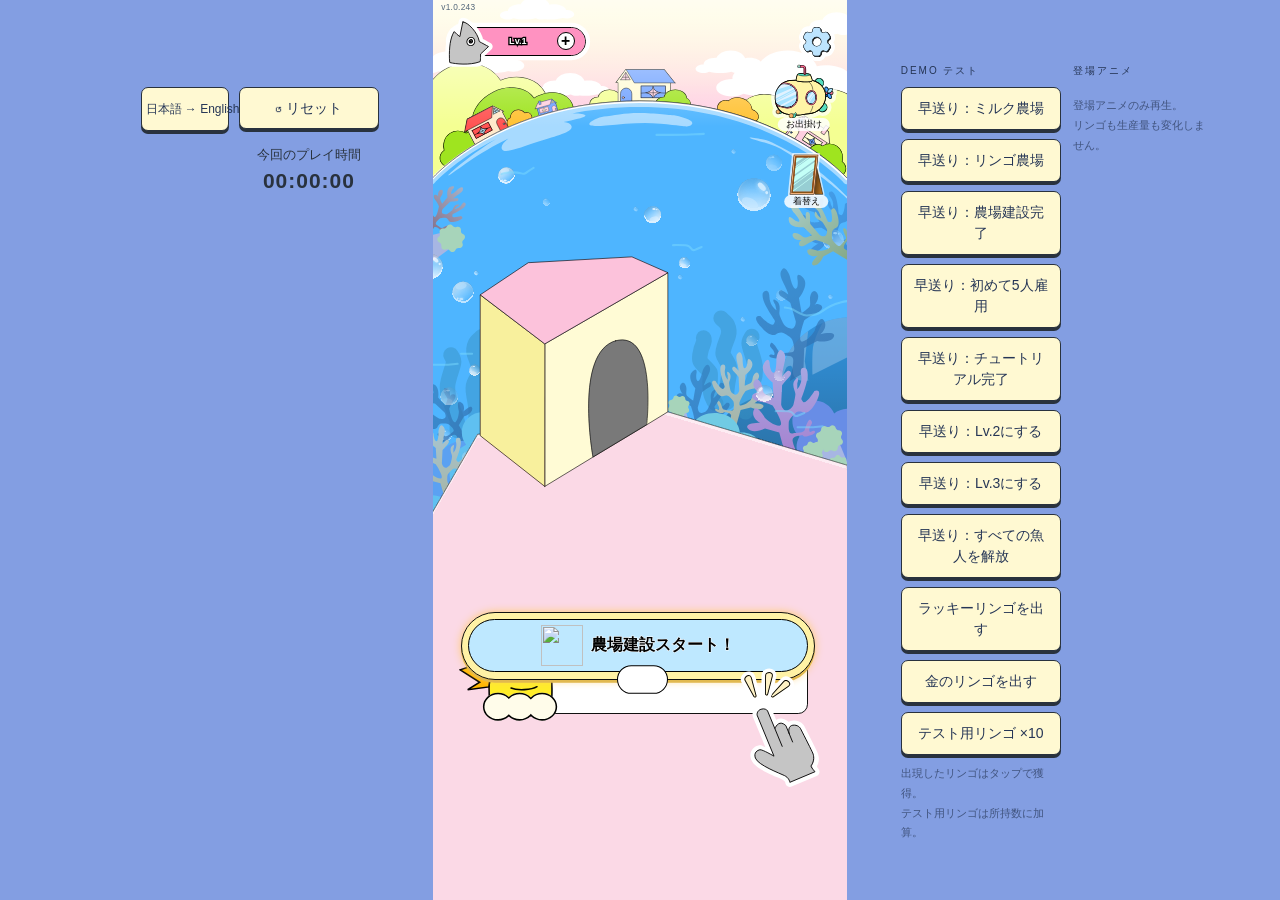
==== commit 10589452: "fix: sharpen mobile controls and refine dairy UI v1.0.243" ====
--- a/index.html
+++ b/index.html
@@ -1,68 +1,68 @@
 <!doctype html>
-<html lang="zh-CN" class="game-booting"><head><meta charset="utf-8"><meta name="viewport" content="width=device-width,initial-scale=1,viewport-fit=cover"><title>APPLE WORKS · 苹果农场</title><link rel="icon" href="data:,"><style>.game-booting .phone,.game-booting .phone *,.game-booting .phone:before{transition:none!important}.game-booting .golden-art,.game-booting .gold-edge-glow,.game-booting .gold-waterfall,.game-booting .button-aura,.game-booting #specialGlow,.game-booting #goldRain,.game-booting #frenzyTimer{visibility:hidden!important}</style><link rel="stylesheet" href="style.css?v=1.0.236"><link rel="stylesheet" href="fonts/fonts.css?v=1.0.236"><link rel="stylesheet" href="closet.css?v=1.0.236"></head>
-<body><main class="phone construction-phase"><object class="computer-factory-art computer-factory-scene" data-src="img/svg/level-three-scene.svg?v=1.0.236" type="image/svg+xml" aria-hidden="true" tabindex="-1"></object><object class="computer-factory-art computer-factory-conveyor" data-src="img/svg/level-three-conveyor.svg?v=1.0.236" type="image/svg+xml" aria-hidden="true" tabindex="-1"></object><object id="juiceFactoryScene" class="juice-factory-scene" data-src="img/svg/level-two-scene.svg?v=1.0.236" type="image/svg+xml" aria-hidden="true" tabindex="-1"></object><section id="milkFarmPreview" class="milk-farm-preview" aria-label="牛奶农场 Lv.1 画面预览" hidden><img id="milkLevelScene" class="milk-level-scene" alt="" hidden><div id="milkBuildScene" class="milk-build-scene"><img src="img/svg/milk-factory-level-one-build.svg?v=1.0.236" alt=""></div>
+<html lang="zh-CN" class="game-booting"><head><meta charset="utf-8"><meta name="viewport" content="width=device-width,initial-scale=1,viewport-fit=cover"><title>APPLE WORKS · 苹果农场</title><link rel="icon" href="data:,"><style>.game-booting .phone,.game-booting .phone *,.game-booting .phone:before{transition:none!important}.game-booting .golden-art,.game-booting .gold-edge-glow,.game-booting .gold-waterfall,.game-booting .button-aura,.game-booting #specialGlow,.game-booting #goldRain,.game-booting #frenzyTimer{visibility:hidden!important}</style><link rel="stylesheet" href="style.css?v=1.0.243"><link rel="stylesheet" href="fonts/fonts.css?v=1.0.243"><link rel="stylesheet" href="closet.css?v=1.0.243"></head>
+<body><main class="phone construction-phase"><object class="computer-factory-art computer-factory-scene" data-src="img/svg/level-three-scene.svg?v=1.0.243" type="image/svg+xml" aria-hidden="true" tabindex="-1"></object><object class="computer-factory-art computer-factory-conveyor" data-src="img/svg/level-three-conveyor.svg?v=1.0.243" type="image/svg+xml" aria-hidden="true" tabindex="-1"></object><object id="juiceFactoryScene" class="juice-factory-scene" data-src="img/svg/level-two-scene.svg?v=1.0.243" type="image/svg+xml" aria-hidden="true" tabindex="-1"></object><section id="milkFarmPreview" class="milk-farm-preview" aria-label="牛奶农场 Lv.1 画面预览" hidden><img id="milkLevelScene" class="milk-level-scene" alt="" hidden><div id="milkBuildScene" class="milk-build-scene"><img src="img/svg/milk-factory-level-one-build.svg?v=1.0.243" alt=""></div>
 <div id="milkBuildControls" class="milk-build-controls">
- <div class="build-guide-dialogue milk-build-guide"><img src="img/svg/build-guide-fish.svg?v=1.0.236" alt=""><span id="milkBuildGuideText" role="status" data-translated></span></div>
+ <div class="build-guide-dialogue milk-build-guide"><img src="img/svg/build-guide-fish.svg?v=1.0.243" alt=""><span id="milkBuildGuideText" role="status" data-translated></span></div>
  <button id="milkBuildButton" class="milk-build-button" disabled><span id="milkBuildLabel" data-translated></span></button>
  <span id="milkBuildCounter" class="milk-build-counter" aria-live="polite"></span>
- <img id="milkBuildFinger" class="milk-build-finger" src="img/svg/build-guide-tap.svg?v=1.0.236" alt="">
-</div></section><span class="game-version" aria-label="游戏版本1.0.236">v1.0.236</span>
+ <img id="milkBuildFinger" class="milk-build-finger" src="img/svg/build-guide-tap.svg?v=1.0.243" alt="">
+</div></section><span class="game-version" aria-label="游戏版本1.0.243">v1.0.243</span>
 <header><div id="farmUpgradeControls" class="nameplate">
   <button id="factoryEntry" class="level-pill" aria-label="升级农场" disabled>
-    <img src="img/svg/level-one-fish.svg?v=1.0.236" alt="">
+    <img src="img/svg/level-one-fish.svg?v=1.0.243" alt="">
     <b id="factoryProgressLabel">Lv.1</b><span class="level-plus" aria-hidden="true">+</span>
   </button>
   <button id="quickFactoryUpgrade" class="quick-factory-upgrade" disabled hidden>
-    <span>距离下一级</span><img src="img/svg/level-one-coin.svg?v=1.0.236" alt=""><b id="quickFactoryPrice"></b>
+    <span>距离下一级</span><img src="img/svg/level-one-coin.svg?v=1.0.243" alt=""><b id="quickFactoryPrice"></b>
   </button>
-</div></header><button class="settings" aria-label="设置"><img src="img/svg/level-one-settings.svg?v=1.0.236" alt=""></button>
-<section class="balance"><span class="apple-mark"><img src="img/svg/apple.svg" alt="苹果"></span><strong id="balance">0</strong><span class="coin-balance" aria-label="金币余额"><img src="img/svg/level-one-coin.svg?v=1.0.236" alt="金币"><b id="coinBalance">0</b></span></section><div class="rate" aria-label="每秒生产量"><svg class="rate-ticket" viewBox="0 0 300 74" preserveAspectRatio="none" aria-hidden="true"><defs><clipPath id="rateTicketClip"><path d="M1 1H106Q118 19 130 1H299V70H130Q118 52 106 70H1Z"/></clipPath></defs><path d="M1 4H106Q118 22 130 4H299V73H130Q118 55 106 73H1Z" fill="#000"/><g clip-path="url(#rateTicketClip)"><path d="M0 0H300V71H0Z" fill="#fff"/><path d="M0 0H118V71H0Z" fill="#CBFF8D"/></g><path d="M1 1H106Q118 19 130 1H299V70H130Q118 52 106 70H1Z" fill="none" stroke="#000" stroke-width="1" vector-effect="non-scaling-stroke"/></svg><span class="rate-unit"><img src="img/svg/apple.svg" alt="苹果">/s</span><b id="rate">0</b><span id="rateMultiplier" class="rate-multiplier" hidden aria-label="产能乘以七">×7</span></div>
-<button id="missionEntry" class="mission-entry" aria-label="查看任务" hidden><img src="img/svg/mission-icon.svg?v=1.0.236" alt=""><span id="missionDot" hidden></span></button>
+</div></header><button class="settings" aria-label="设置"><img src="img/svg/level-one-settings.svg?v=1.0.243" alt=""></button>
+<section class="balance"><span class="apple-mark"><img src="img/svg/apple.svg" alt="苹果"></span><strong id="balance">0</strong><span class="coin-balance" aria-label="金币余额"><img src="img/svg/level-one-coin.svg?v=1.0.243" alt="金币"><b id="coinBalance">0</b></span></section><div class="rate" aria-label="每秒生产量"><svg class="rate-ticket" viewBox="0 0 300 74" preserveAspectRatio="none" aria-hidden="true"><defs><clipPath id="rateTicketClip"><path d="M1 1H106Q118 19 130 1H299V70H130Q118 52 106 70H1Z"/></clipPath></defs><path d="M1 4H106Q118 22 130 4H299V73H130Q118 55 106 73H1Z" fill="#000"/><g clip-path="url(#rateTicketClip)"><path d="M0 0H300V71H0Z" fill="#fff"/><path d="M0 0H118V71H0Z" fill="#CBFF8D"/></g><path d="M1 1H106Q118 19 130 1H299V70H130Q118 52 106 70H1Z" fill="none" stroke="#000" stroke-width="1" vector-effect="non-scaling-stroke"/></svg><span class="rate-unit"><img src="img/svg/apple.svg" alt="苹果">/s</span><b id="rate">0</b><span id="rateMultiplier" class="rate-multiplier" hidden aria-label="产能乘以七">×7</span></div>
+<button id="missionEntry" class="mission-entry" aria-label="查看任务" hidden><img src="img/svg/mission-icon.svg?v=1.0.243" alt=""><span id="missionDot" hidden></span></button>
 <div id="missionPanel" class="mission-panel" role="dialog" aria-modal="true" aria-label="任务板" hidden>
- <img id="missionCloseTap" class="mission-close-tap" src="img/svg/sell-guide-tap.svg?v=1.0.236" alt="" hidden>
- <img class="mission-board-art" src="img/svg/mission-board.svg?v=1.0.236" alt="">
+ <img id="missionCloseTap" class="mission-close-tap" src="img/svg/sell-guide-tap.svg?v=1.0.243" alt="" hidden>
+ <img class="mission-board-art" src="img/svg/mission-board.svg?v=1.0.243" alt="">
  <button id="closeMission" aria-label="关闭任务板">×</button>
  <div id="missionList" class="mission-list" hidden></div>
  <article class="mission-task" id="missionTask">
-  <img src="img/svg/mission-task-fish.svg?v=1.0.236" alt="">
+  <img src="img/svg/mission-task-fish.svg?v=1.0.243" alt="">
   <div><b>雇用5名员工！</b><progress id="missionProgress" max="5" value="0"></progress><span id="missionCount">0/5</span></div>
-  <button id="claimMission" disabled><img src="img/svg/level-one-coin.svg?v=1.0.236" alt=""><span>+100</span></button>
+  <button id="claimMission" disabled><img src="img/svg/level-one-coin.svg?v=1.0.243" alt=""><span>+100</span></button>
  </article>
 </div>
-<div class="factory-hud"><section id="recruitGoal" class="recruit-goal"><b class="recruit-goal-title">目标：招募5名鱼人</b><div class="factory-entry-track" role="progressbar" aria-label="鱼人招募进度" aria-valuemin="0" aria-valuemax="5" id="recruitGoalTrack"><span id="recruitGoalFill" class="recruit-goal-fill"></span><span id="recruitGoalLabel" class="recruit-goal-label">0/5</span></div><div id="recruitGoalActions" class="recruit-goal-actions" hidden><button id="goalNewFarm">达成目标了！</button></div></section></div><section class="stage" aria-label="苹果农场展示"><div class="factory-art" id="factoryArt"><object id="operatingFactoryArt" class="operating-factory-art" role="img" aria-label="苹果农场与传送带" data="img/svg/apple-bg1-1-empty.svg?v=1.0.236" type="image/svg+xml" tabindex="-1"></object><svg id="basketCue" class="basket-cue" viewBox="0 0 100 70" aria-hidden="true"><path d="M7 20 75 3 97 18 91 54 30 68 5 51Z"/><path d="m5 51 25 17 61-14M7 20l23 17 67-19M30 37l-0 31"/></svg><svg id="constructionScene" class="construction-factory-art" xmlns="http://www.w3.org/2000/svg" role="img" aria-label="逐步建造的苹果农场" width="383.14337158203125" height="369.9350891113281" viewBox="0 0 383.14337158203125 369.9350891113281"><!-- construction-base:start --><g data-build-step="0" data-figma-node="4990:580" class="build-base"><svg x="0" y="34.15673828125" preserveAspectRatio="none" overflow="visible" style="display: block;" width="383.143" height="335.921" viewBox="0 0 383.143 335.921" fill="none" xmlns="http://www.w3.org/2000/svg" xmlns:xlink="http://www.w3.org/1999/xlink"><g id="f000"><g id="Rectangle 81"><path d="M54.6213 81.7811L140.478 71.0685L383.143 103.439V335.921H0V151.258L54.6213 81.7811Z" fill="#FBD9E6"/><mask id="stroke0_0_300" fill="white"><path d="M54.6213 81.7811L140.478 71.0685L383.143 103.439V335.921H0V151.258L54.6213 81.7811Z"/></mask><path d="M0 151.258L54.6213 81.7811L140.478 71.0685L383.143 103.439" stroke-width="0.375992" stroke="black" mask="url(#stroke0_0_300)"/></g><g id="Vector 79"><use xlink:href="#stroke1_0_300" fill="#FDDBEB"/><use xlink:href="#stroke1_0_300" fill="#FFFBD5"/><path d="M84.2236 105.303V40.0144L140.582 7.43979V71.1554L130.956 77.0463L106.28 91.8829L84.2236 105.303Z" stroke-width="0.281994" stroke-linecap="round" stroke="black"/></g><g id="Vector 80"><use xlink:href="#stroke2_0_300" fill="#FA93AE"/><use xlink:href="#stroke2_0_300" fill="#F8F09D"/><path d="M84.2238 40.0514L54.6216 17.5316V82.0671L84.164 105.303L84.2238 40.0514Z" stroke-width="0.281994" stroke="black"/></g><path id="Vector 81" d="M76.6422 2.81173L54.6216 17.5314L84.1979 40.0176L140.634 7.41286L124.128 0.142674L76.6422 2.81173Z" fill="#FCC2DB" stroke-width="0.281994" stroke="black"/><path id="Vector 82" d="M116.698 38.5683C97.4719 43.7507 106.267 91.8471 106.267 91.8471L130.904 77.0202C130.904 77.0202 135.924 33.3859 116.698 38.5683Z" fill="#797979" stroke-width="0.281994" stroke-linecap="round" stroke="black"/></g><defs><path id="stroke1_0_300" d="M84.2236 40.0144V105.303L106.28 91.8829L130.956 77.0463L140.582 71.1554V7.43979L84.2236 40.0144Z"/><path id="stroke2_0_300" d="M54.6216 17.5316L84.2238 40.0514L84.164 105.303L54.6216 82.0671V17.5316Z"/></defs></svg></g><!-- construction-base:end --></svg><object id="goldenFactoryArt" class="golden-art" aria-hidden="true" data="img/svg/apple-bg1-1-gold-empty.svg?v=1.0.236" type="image/svg+xml" tabindex="-1"></object></div></section>
+<div class="factory-hud"><section id="recruitGoal" class="recruit-goal"><b class="recruit-goal-title">目标：招募5名鱼人</b><div class="factory-entry-track" role="progressbar" aria-label="鱼人招募进度" aria-valuemin="0" aria-valuemax="5" id="recruitGoalTrack"><span id="recruitGoalFill" class="recruit-goal-fill"></span><span id="recruitGoalLabel" class="recruit-goal-label">0/5</span></div><div id="recruitGoalActions" class="recruit-goal-actions" hidden><button id="goalNewFarm">达成目标了！</button></div></section></div><section class="stage" aria-label="苹果农场展示"><div class="factory-art" id="factoryArt"><object id="operatingFactoryArt" class="operating-factory-art" role="img" aria-label="苹果农场与传送带" data="img/svg/apple-bg1-1-empty.svg?v=1.0.243" type="image/svg+xml" tabindex="-1"></object><svg id="basketCue" class="basket-cue" viewBox="0 0 100 70" aria-hidden="true"><path d="M7 20 75 3 97 18 91 54 30 68 5 51Z"/><path d="m5 51 25 17 61-14M7 20l23 17 67-19M30 37l-0 31"/></svg><svg id="constructionScene" class="construction-factory-art" xmlns="http://www.w3.org/2000/svg" role="img" aria-label="逐步建造的苹果农场" width="383.14337158203125" height="369.9350891113281" viewBox="0 0 383.14337158203125 369.9350891113281"><!-- construction-base:start --><g data-build-step="0" data-figma-node="4990:580" class="build-base"><svg x="0" y="34.15673828125" preserveAspectRatio="none" overflow="visible" style="display: block;" width="383.143" height="335.921" viewBox="0 0 383.143 335.921" fill="none" xmlns="http://www.w3.org/2000/svg" xmlns:xlink="http://www.w3.org/1999/xlink"><g id="f000"><g id="Rectangle 81"><path d="M54.6213 81.7811L140.478 71.0685L383.143 103.439V335.921H0V151.258L54.6213 81.7811Z" fill="#FBD9E6"/><mask id="stroke0_0_300" fill="white"><path d="M54.6213 81.7811L140.478 71.0685L383.143 103.439V335.921H0V151.258L54.6213 81.7811Z"/></mask><path d="M0 151.258L54.6213 81.7811L140.478 71.0685L383.143 103.439" stroke-width="0.375992" stroke="black" mask="url(#stroke0_0_300)"/></g><g id="Vector 79"><use xlink:href="#stroke1_0_300" fill="#FDDBEB"/><use xlink:href="#stroke1_0_300" fill="#FFFBD5"/><path d="M84.2236 105.303V40.0144L140.582 7.43979V71.1554L130.956 77.0463L106.28 91.8829L84.2236 105.303Z" stroke-width="0.281994" stroke-linecap="round" stroke="black"/></g><g id="Vector 80"><use xlink:href="#stroke2_0_300" fill="#FA93AE"/><use xlink:href="#stroke2_0_300" fill="#F8F09D"/><path d="M84.2238 40.0514L54.6216 17.5316V82.0671L84.164 105.303L84.2238 40.0514Z" stroke-width="0.281994" stroke="black"/></g><path id="Vector 81" d="M76.6422 2.81173L54.6216 17.5314L84.1979 40.0176L140.634 7.41286L124.128 0.142674L76.6422 2.81173Z" fill="#FCC2DB" stroke-width="0.281994" stroke="black"/><path id="Vector 82" d="M116.698 38.5683C97.4719 43.7507 106.267 91.8471 106.267 91.8471L130.904 77.0202C130.904 77.0202 135.924 33.3859 116.698 38.5683Z" fill="#797979" stroke-width="0.281994" stroke-linecap="round" stroke="black"/></g><defs><path id="stroke1_0_300" d="M84.2236 40.0144V105.303L106.28 91.8829L130.956 77.0463L140.582 71.1554V7.43979L84.2236 40.0144Z"/><path id="stroke2_0_300" d="M54.6216 17.5316L84.2238 40.0514L84.164 105.303L54.6216 82.0671V17.5316Z"/></defs></svg></g><!-- construction-base:end --></svg><object id="goldenFactoryArt" class="golden-art" aria-hidden="true" data="img/svg/apple-bg1-1-gold-empty.svg?v=1.0.243" type="image/svg+xml" tabindex="-1"></object></div></section>
 <div class="fish-character-shadow" aria-hidden="true"></div><div id="purchaseSpeech" class="purchase-speech" role="status" hidden><svg class="speech-outline" viewBox="0 0 410 85" preserveAspectRatio="none" aria-hidden="true"><path id="speechPath" d="M51 .5H389Q409.5 .5 409.5 21V64Q409.5 84.5 389 84.5H51Q30.5 84.5 30.5 64V39L.5 26L30.5 25V21Q30.5 .5 51 .5Z" fill="white" stroke="black" stroke-width="1" vector-effect="non-scaling-stroke" stroke-linejoin="round"/></svg><span class="speech-copy"><span id="speechMeasure" class="speech-measure" aria-hidden="true">哦，又来新人了。</span><span id="speechText" class="speech-text">哦，又来新人了。</span></span></div><div id="factoryStartupPrompt" class="purchase-speech" role="status" hidden><svg class="speech-outline" viewBox="0 0 410 85" preserveAspectRatio="none" aria-hidden="true"><path d="M51 .5H389Q409.5 .5 409.5 21V64Q409.5 84.5 389 84.5H51Q30.5 84.5 30.5 64V39L.5 26L30.5 25V21Q30.5 .5 51 .5Z" fill="white" stroke="black" stroke-width="1" vector-effect="non-scaling-stroke" stroke-linejoin="round"/></svg><span class="speech-text"><span id="factoryStartupHint">手动点击生产按钮 5 次，启动机器！</span><br><strong id="factoryStartupProgress">0/5</strong></span></div><iframe class="fish-character" src="about:blank" title="奶鱼角色，可拖动头部、身体和四肢" scrolling="no"></iframe>
-<section id="wardrobeView" class="wardrobe-view" aria-label="衣橱" hidden><button id="wardrobeBack" class="wardrobe-back"><svg viewBox="0 0 32 26" aria-hidden="true"><path d="M13 3L3 11L13 19M4 11H21Q29 11 29 18Q29 24 21 24H17" fill="none" stroke="currentColor" stroke-width="3" stroke-linecap="round" stroke-linejoin="round"/></svg><span>返回农场</span></button><div class="wardrobe-side-actions"><button id="wardrobeGacha" class="wardrobe-side wardrobe-gacha"><img src="img/svg/capsule.svg" alt="扭蛋机"><span class="action-caption">扭蛋</span></button><button id="wardrobeOutdoor" class="wardrobe-side wardrobe-outdoor outdoor-button" aria-label="外出，暂未开放"><img src="img/svg/outdoor.svg?v=sub95" alt="外出"><span class="action-caption">外出</span></button></div><section class="wardrobe-inventory" aria-labelledby="wardrobeTitle"><div class="wardrobe-toolbar"><h2 id="wardrobeTitle"><svg viewBox="0 0 36 34" aria-hidden="true"><path d="M11 2L16 4H20L25 2L34 10L29 18L25 15V32H11V15L7 18L2 10Z" fill="#ffbe62" stroke="#000" stroke-width="1" stroke-linejoin="round"/></svg><span>衣橱</span></h2><div class="wardrobe-tabs" role="group" aria-label="服装类型"><button id="clearWardrobe">清除所有服装</button><span class="wardrobe-tab-divider" aria-hidden="true"></span><button data-wardrobe-mode="single" aria-pressed="true">单品</button><button data-wardrobe-mode="suit" aria-pressed="false">套装</button></div></div><div class="wardrobe-legend"><span><i class="wearing-key"></i>已穿着 <i class="selected-key"></i>选中</span></div><div id="wardrobeScroll" class="wardrobe-scroll" tabindex="0" aria-label="服装栏，可上下滚动"><div id="wardrobeSlots" class="wardrobe-slots"></div></div></section></section><section class="actions"><button id="openGacha" class="box capsule" aria-label="衣柜换装"><img src="img/svg/level-one-mirror.svg?v=1.0.236" alt="衣柜换装"><span class="action-caption">换装</span></button><button id="produce" class="produce" aria-label="生产苹果"><span class="produce-visual" aria-hidden="true"><img src="img/svg/grow-apple-button.svg?v=1.0.236" alt=""></span><small id="clickValue" hidden>每次 +1</small></button><button id="sellCrate" class="sell-crate" disabled aria-label="卖出苹果箱"><span class="sell-crate-visual" aria-hidden="true" data-apple-src="img/svg/sell-apple-boxes-button.svg?v=1.0.236" data-juice-src="img/svg/sell-apple-juice-boxes-button.svg?v=1.0.236" data-laptop-src="img/svg/sell-apple-laptop-button.svg?v=1.0.236"><img src="img/svg/sell-apple-boxes-button.svg?v=1.0.236" alt=""></span><small id="crateProgress" class="sell-crate-progress">0箱＝0/30</small><span class="sell-crate-reward" id="sellCrateReward"><b id="crateReward">+0</b></span><span class="sell-crate-cta" aria-hidden="true" data-apple-src="img/svg/sell-apple-boxes-cta.svg?v=1.0.236" data-juice-src="img/svg/sell-apple-juice-boxes-cta.svg?v=1.0.236" data-laptop-src="img/svg/sell-apple-laptop-cta.svg?v=1.0.236"><img src="img/svg/sell-apple-boxes-cta.svg?v=1.0.236" alt=""></span></button><div class="capsule-wrap wardrobe-entry"><button id="openShop" class="capsule outdoor-button" aria-label="外出，暂未开放"><img src="img/svg/level-one-submarine.svg?v=1.0.236" alt="外出"><span class="action-caption">外出</span><span id="vendingDot" hidden></span></button></div></section>
+<section id="wardrobeView" class="wardrobe-view" aria-label="衣橱" hidden><button id="wardrobeBack" class="wardrobe-back"><svg viewBox="0 0 32 26" aria-hidden="true"><path d="M13 3L3 11L13 19M4 11H21Q29 11 29 18Q29 24 21 24H17" fill="none" stroke="currentColor" stroke-width="3" stroke-linecap="round" stroke-linejoin="round"/></svg><span>返回农场</span></button><div class="wardrobe-side-actions"><button id="wardrobeGacha" class="wardrobe-side wardrobe-gacha"><img src="img/svg/capsule.svg" alt="扭蛋机"><span class="action-caption">扭蛋</span></button><button id="wardrobeOutdoor" class="wardrobe-side wardrobe-outdoor outdoor-button" aria-label="外出，暂未开放"><img src="img/svg/outdoor.svg?v=sub95" alt="外出"><span class="action-caption">外出</span></button></div><section class="wardrobe-inventory" aria-labelledby="wardrobeTitle"><div class="wardrobe-toolbar"><h2 id="wardrobeTitle"><svg viewBox="0 0 36 34" aria-hidden="true"><path d="M11 2L16 4H20L25 2L34 10L29 18L25 15V32H11V15L7 18L2 10Z" fill="#ffbe62" stroke="#000" stroke-width="1" stroke-linejoin="round"/></svg><span>衣橱</span></h2><div class="wardrobe-tabs" role="group" aria-label="服装类型"><button id="clearWardrobe">清除所有服装</button><span class="wardrobe-tab-divider" aria-hidden="true"></span><button data-wardrobe-mode="single" aria-pressed="true">单品</button><button data-wardrobe-mode="suit" aria-pressed="false">套装</button></div></div><div class="wardrobe-legend"><span><i class="wearing-key"></i>已穿着 <i class="selected-key"></i>选中</span></div><div id="wardrobeScroll" class="wardrobe-scroll" tabindex="0" aria-label="服装栏，可上下滚动"><div id="wardrobeSlots" class="wardrobe-slots"></div></div></section></section><section class="actions"><button id="openGacha" class="box capsule" aria-label="衣柜换装"><img src="img/svg/level-one-mirror.svg?v=1.0.243" alt="衣柜换装"><span class="action-caption">换装</span></button><button id="produce" class="produce" aria-label="生产苹果"><span class="produce-visual" aria-hidden="true"><img src="img/svg/grow-apple-button.svg?v=1.0.243" alt=""></span><small id="clickValue" hidden>每次 +1</small></button><button id="sellCrate" class="sell-crate" disabled aria-label="卖出苹果箱"><span class="sell-crate-visual" aria-hidden="true" data-apple-src="img/svg/sell-apple-boxes-button.svg?v=1.0.243" data-juice-src="img/svg/sell-apple-juice-boxes-button.svg?v=1.0.243" data-laptop-src="img/svg/sell-apple-laptop-button.svg?v=1.0.243"><img src="img/svg/sell-apple-boxes-button.svg?v=1.0.243" alt=""></span><small id="crateProgress" class="sell-crate-progress">0箱＝0/30</small><span class="sell-crate-reward" id="sellCrateReward"><b id="crateReward">+0</b></span><span class="sell-crate-cta" aria-hidden="true" data-apple-src="img/svg/sell-apple-boxes-cta.svg?v=1.0.243" data-juice-src="img/svg/sell-apple-juice-boxes-cta.svg?v=1.0.243" data-laptop-src="img/svg/sell-apple-laptop-cta.svg?v=1.0.243"><img src="img/svg/sell-apple-boxes-cta.svg?v=1.0.243" alt=""></span></button><div class="capsule-wrap wardrobe-entry"><button id="openShop" class="capsule outdoor-button" aria-label="外出，暂未开放"><img src="img/svg/level-one-submarine.svg?v=1.0.243" alt="外出"><span class="action-caption">外出</span><span id="vendingDot" hidden></span></button></div></section>
 <button id="guideTouchSurface" class="guide-touch-surface" aria-label="显示完整对话或继续教學" hidden></button>
 <div id="growGuideShade" class="grow-guide-shade" aria-hidden="true" hidden></div>
 <div id="growGuide" class="grow-guide" hidden>
- <img class="grow-guide-tap" src="img/svg/build-guide-tap.svg?v=1.0.236" alt="">
- <img class="hire-guide-tap" src="img/svg/sell-guide-tap.svg?v=1.0.236" alt="">
- <img class="sell-guide-tap" src="img/svg/sell-guide-tap.svg?v=1.0.236" alt="">
+ <img class="grow-guide-tap" src="img/svg/build-guide-tap.svg?v=1.0.243" alt="">
+ <img class="hire-guide-tap" src="img/svg/sell-guide-tap.svg?v=1.0.243" alt="">
+ <img class="sell-guide-tap" src="img/svg/sell-guide-tap.svg?v=1.0.243" alt="">
  <div class="grow-guide-dialogue" role="status">
-  <img src="img/svg/build-guide-fish.svg?v=1.0.236" alt="">
+  <img src="img/svg/build-guide-fish.svg?v=1.0.243" alt="">
   <span id="growGuideText" data-translated></span>
  </div>
 </div>
 <div class="build-guide-shade" aria-hidden="true"></div>
 <section id="constructionPanel" class="construction-panel" aria-label="建造农场">
  <div class="build-guide-dialogue" role="status">
-  <img src="img/svg/build-guide-fish.svg?v=1.0.236" alt="">
+  <img src="img/svg/build-guide-fish.svg?v=1.0.243" alt="">
   <span id="buildGuideText"></span>
  </div>
  <button id="buildFactory" class="build-factory"><img src="img/svg/setting.svg" alt=""><span id="buildFactoryLabel">开始建造农场！</span></button>
  <span id="buildGuideRemaining" class="build-guide-remaining" aria-hidden="true"></span>
- <img class="build-guide-tap" src="img/svg/build-guide-tap.svg?v=1.0.236" alt="">
+ <img class="build-guide-tap" src="img/svg/build-guide-tap.svg?v=1.0.243" alt="">
 </section><section class="building-shop"><div class="shop-head"><h1 aria-label="鱼人募集"><b>招募板</b></h1></div><div id="buildings" class="building-list"></div></section>
 <div class="frenzy-timer" id="frenzyTimer" hidden><div class="frenzy-timer-label"><b>黄金狂热 ×7</b><span id="frenzyCountdown"></span></div><progress id="frenzyProgress" max="20" value="0" aria-label="黄金狂热剩余时间"></progress></div><div class="gold-waterfall" aria-hidden="true"><svg class="gold-wave" viewBox="0 0 400 180" preserveAspectRatio="none" aria-hidden="true"><defs><linearGradient id="waterGold" x1="0" y1="0" x2="0" y2="1"><stop stop-color="#FCF043" stop-opacity=".8"/><stop offset=".25" stop-color="#ffe62e" stop-opacity=".45"/><stop offset="1" stop-color="#fff36b" stop-opacity="0"/></linearGradient></defs><path d="M0 22Q50 -12 100 22T200 22T300 22T400 22V180H0Z" fill="url(#waterGold)"/><path d="M0 22Q50 -12 100 22T200 22T300 22T400 22" fill="none" stroke="#FCF043" stroke-width="3"/></svg><svg class="gold-wave" viewBox="0 0 400 180" preserveAspectRatio="none" aria-hidden="true"><defs><linearGradient id="waterGold2" x1="0" y1="0" x2="0" y2="1"><stop stop-color="#FCF043" stop-opacity=".8"/><stop offset=".25" stop-color="#ffe62e" stop-opacity=".45"/><stop offset="1" stop-color="#fff36b" stop-opacity="0"/></linearGradient></defs><path d="M0 22Q50 -12 100 22T200 22T300 22T400 22V180H0Z" fill="url(#waterGold2)"/><path d="M0 22Q50 -12 100 22T200 22T300 22T400 22" fill="none" stroke="#FCF043" stroke-width="3"/></svg><svg class="gold-wave" viewBox="0 0 400 180" preserveAspectRatio="none" aria-hidden="true"><defs><linearGradient id="waterGold3" x1="0" y1="0" x2="0" y2="1"><stop stop-color="#FCF043" stop-opacity=".8"/><stop offset=".25" stop-color="#ffe62e" stop-opacity=".45"/><stop offset="1" stop-color="#fff36b" stop-opacity="0"/></linearGradient></defs><path d="M0 22Q50 -12 100 22T200 22T300 22T400 22V180H0Z" fill="url(#waterGold3)"/><path d="M0 22Q50 -12 100 22T200 22T300 22T400 22" fill="none" stroke="#FCF043" stroke-width="3"/></svg></div><div id="goldRain" class="gold-rain" aria-hidden="true"></div><div class="button-aura" aria-hidden="true"></div><div class="gold-edge-glow" aria-hidden="true"></div><div id="specialGlow" class="special-glow" hidden aria-hidden="true"></div><div id="specialLayer" class="special-layer"></div><div id="buildingCard" class="building-card" role="dialog" aria-label="鱼人介绍" hidden><div class="card-head"><b id="cardName"></b><span class="card-price"><i id="cardBulk">x1</i><img src="img/svg/coin.svg" alt="金币"><span id="cardPrice"></span></span></div><p id="cardDesc" class="card-desc"></p><hr><p id="cardPer" class="card-line"></p><p id="cardOwned" class="card-line"></p><p id="cardTotal" class="card-line"></p><button id="cardBuy" class="card-buy">招募</button></div><div id="shopShade" class="shop-shade" hidden aria-hidden="true"></div><button id="openingDialogue" class="opening-dialogue" type="button" hidden>
-  <img src="img/svg/opening-dialogue.svg?v=1.0.236" alt="">
-  <img src="img/svg/opening-dialogue-highlight.svg?v=1.0.236" alt="" hidden>
+  <img src="img/svg/opening-dialogue.svg?v=1.0.243" alt="">
+  <img src="img/svg/opening-dialogue-highlight.svg?v=1.0.243" alt="" hidden>
   <span id="openingDialogueText">好嘞！</span>
- </button></main><aside class="debug-reset" aria-label="测试重置"><button id="languageSwitch" aria-label="切换语言">中文 → 日本語</button><button id="restart">↺ 重新开始</button><div class="play-time"><span>本轮游戏时间</span><strong id="playTime">00:00:00</strong><div class="level-times" id="milestoneTimes" hidden><span id="constructionTimeRow" hidden><i>农场建造完成</i><b id="constructionTime"></b></span><span id="fiveEmployeesTimeRow" hidden><i>首次雇满5人</i><b id="fiveEmployeesTime"></b></span><span id="firstFarmUpgradeTimeRow" hidden><i>首次农场升级</i><b id="firstFarmUpgradeTime"></b></span></div></div></aside><aside class="debug-events" aria-label="游戏测试"><div class="demo-column"><small>DEMO 测试</small><button id="testMilkFarm">快进：牛奶农场 Lv.1</button><button id="testAppleFarm" hidden>返回：苹果农场</button><button id="testBuildComplete">快进：农场建造完成</button><button id="testFiveEmployees">快进：首次雇满5人</button><button id="testTutorialComplete">快进：完成教学</button><button id="testFarmLevelTwo">快進：升級到lv.2</button><button id="testFarmLevelThree">快進：升級到lv.3</button><button id="testUnlockAllRecruits">快進：解鎖所有魚人</button><button id="testLucky">刷新幸运苹果</button><button id="testGolden">刷新金苹果</button><button id="testApples" title="测试用：余额至少补到100万，之后每次乘10；同步计入累计产量">测试苹果 ×10</button><p>随机苹果需点击领取。<br>测试苹果直接加入余额。</p></div><div class="demo-column"><small>进场动画</small><div id="spawnGrid" class="spawn-grid"></div><p>只播放进场动画，<br>不花苹果也不加产能。</p></div></aside><dialog id="constructionCompleteDialog" class="construction-complete-dialog" aria-labelledby="constructionCompleteTitle"><h2 id="constructionCompleteTitle">农场建成啦！</h2><p>招募员工，让苹果农场发展壮大</p><div class="construction-complete-tip">拥有至少 <strong>5名员工</strong> 后<br>就能放心去建新农场</div><button id="beginOperation">开始经营</button></dialog><dialog id="newFarmDialog" class="new-farm-dialog" aria-labelledby="newFarmTitle"><button id="closeNewFarm" class="new-farm-close" aria-label="关闭">×</button><h2 id="newFarmTitle">开设新农场</h2><p id="recruitGoalIntro" hidden>你已招满5名鱼人！接下来可以开设新农场，或升级这座农场。</p><p>换一座农场，体验新的经营方式。这里的鱼人会继续工作，当前农场常态秒产的10%将带到下一座农场。</p><div class="farm-inheritance"><div><span>当前常态秒产</span><b id="farmCurrentCps"></b></div><div><span>下一农场继承10%</span><b id="farmInheritedCps"></b></div></div><p id="newFarmContinueHint">也可以继续经营：招募更多员工、升级农场，提高每秒产量。</p><p id="newFarmEntryHint">等农场发展壮大后，随时都能从右上角的升级农场界面开设新农场。</p><div class="new-farm-actions"><button id="confirmNewFarm">开设新农场</button><button id="goalContinue">继续经营</button></div><p id="goalUnavailable" hidden role="status">此功能还未开放</p></dialog><dialog id="factoryUpgradeDialog" class="fish-upgrade-dialog factory-upgrade-dialog" aria-labelledby="factoryStageTitle"><span class="cn-upgrade-heading">升级到下一级</span><button id="closeFactoryUpgrade" class="upgrade-close" aria-label="关闭农场升级">×</button><h2 id="factoryStageTitle"></h2><p id="factoryMilestone" role="status" hidden></p><p id="factoryStageCount"></p><div class="farm-dialog-level" id="factoryStageProgress">lv.1</div><section id="factoryNext"><h3 id="factoryNextName"></h3><p class="upgrade-caption">本次升级效果</p><div id="factoryNextEffect"></div><p class="upgrade-caption">升级价格</p><div class="upgrade-price"><img src="img/svg/coin.svg" alt="金币"><b id="factoryNextPrice"></b></div><button id="confirmFactoryUpgrade">升级</button><p id="factoryNextHint"></p></section><p id="missionUpgradeHint" class="mission-upgrade-hint" data-translated></p><p id="factoryComplete" hidden>农场已完成全部升级！</p><button id="openNewFactory" hidden>开设新农场</button><p id="newFactoryNotice" role="status" hidden>此功能还未开放</p></dialog><dialog id="shopDialog" class="vending-dialog" aria-label="自动贩卖机"><section class="vending-machine"><header class="vending-header"><button id="viewItems" class="view-items" aria-disabled="true">查看道具 <span id="itemCount">0</span></button><button id="closeShop" class="vending-close" aria-label="关闭自动贩卖机"><span></span></button></header><div class="vending-interior"><div class="vending-shelves" aria-hidden="true"><div></div><div></div><div></div></div><div id="upgrades" class="vending-grid"></div><p id="emptyShop" class="vending-empty" hidden>暂无可升级道具。</p><div class="vending-outlet" aria-hidden="true"></div><div class="vending-slot" aria-hidden="true"></div><section id="itemDetail" class="item-detail" hidden aria-live="polite"><div class="item-detail-head"><b id="itemName"></b><span class="item-detail-price"><img src="img/svg/coin.svg" alt="金币"><span id="itemPrice"></span></span></div><p id="itemDescription"></p><button id="buyItem">购买</button></section></div><i class="vending-foot left" aria-hidden="true"></i><i class="vending-foot right" aria-hidden="true"></i></section></dialog><dialog id="catalogDialog" class="catalog-dialog" aria-label="道具一览"><div class="catalog-head"><div><h2>道具一览</h2><p class="catalog-count">共 <b id="catalogTotal">0</b> 件道具 · 已拥有 <b id="catalogOwned">0</b></p></div><button id="closeCatalog" class="catalog-close" aria-label="关闭道具一览">×</button></div><p class="catalog-note">按价格从低到高排列，这里只做展示，不能购买。</p><div id="catalogGrid" class="catalog-grid"></div><section id="catalogDetail" class="catalog-detail" hidden aria-live="polite"><div class="catalog-detail-head"><b id="catalogName"></b><span id="catalogStatus" class="catalog-status"></span><span class="catalog-detail-price"><img src="img/svg/coin.svg" alt="金币"><span id="catalogPrice"></span></span></div><p id="catalogDescription"></p><p id="catalogUnlock" class="catalog-unlock"></p></section></dialog><dialog id="settingsDialog" class="settings-dialog" aria-label="设置">
+ </button></main><aside class="debug-reset" aria-label="测试重置"><button id="languageSwitch" aria-label="切换语言">中文 → 日本語</button><button id="restart">↺ 重新开始</button><div class="play-time"><span>本轮游戏时间</span><strong id="playTime">00:00:00</strong><div class="level-times" id="milestoneTimes" hidden><span id="constructionTimeRow" hidden><i>农场建造完成</i><b id="constructionTime"></b></span><span id="fiveEmployeesTimeRow" hidden><i>首次雇满5人</i><b id="fiveEmployeesTime"></b></span><span id="firstFarmUpgradeTimeRow" hidden><i>首次农场升级</i><b id="firstFarmUpgradeTime"></b></span></div></div></aside><aside class="debug-events" aria-label="游戏测试"><div class="demo-column"><small>DEMO 测试</small><button id="testMilkFarm">快进：牛奶农场</button><button id="testAppleFarm">快进：苹果农场</button><button id="testBuildComplete">快进：农场建造完成</button><button id="testFiveEmployees">快进：首次雇满5人</button><button id="testTutorialComplete">快进：完成教学</button><button id="testFarmLevelTwo">快進：升級到lv.2</button><button id="testFarmLevelThree">快進：升級到lv.3</button><button id="testUnlockAllRecruits">快進：解鎖所有魚人</button><button id="testLucky">刷新幸运苹果</button><button id="testGolden">刷新金苹果</button><button id="testApples" title="测试用：余额至少补到100万，之后每次乘10；同步计入累计产量">测试苹果 ×10</button><p>随机苹果需点击领取。<br>测试苹果直接加入余额。</p></div><div class="demo-column"><small>进场动画</small><div id="spawnGrid" class="spawn-grid"></div><p>只播放进场动画，<br>不花苹果也不加产能。</p></div></aside><dialog id="constructionCompleteDialog" class="construction-complete-dialog" aria-labelledby="constructionCompleteTitle"><h2 id="constructionCompleteTitle">农场建成啦！</h2><p>招募员工，让苹果农场发展壮大</p><div class="construction-complete-tip">拥有至少 <strong>5名员工</strong> 后<br>就能放心去建新农场</div><button id="beginOperation">开始经营</button></dialog><dialog id="newFarmDialog" class="new-farm-dialog" aria-labelledby="newFarmTitle"><button id="closeNewFarm" class="new-farm-close" aria-label="关闭">×</button><h2 id="newFarmTitle">开设新农场</h2><p id="recruitGoalIntro" hidden>你已招满5名鱼人！接下来可以开设新农场，或升级这座农场。</p><p>换一座农场，体验新的经营方式。这里的鱼人会继续工作，当前农场常态秒产的10%将带到下一座农场。</p><div class="farm-inheritance"><div><span>当前常态秒产</span><b id="farmCurrentCps"></b></div><div><span>下一农场继承10%</span><b id="farmInheritedCps"></b></div></div><p id="newFarmContinueHint">也可以继续经营：招募更多员工、升级农场，提高每秒产量。</p><p id="newFarmEntryHint">等农场发展壮大后，随时都能从右上角的升级农场界面开设新农场。</p><div class="new-farm-actions"><button id="confirmNewFarm">开设新农场</button><button id="goalContinue">继续经营</button></div><p id="goalUnavailable" hidden role="status">此功能还未开放</p></dialog><dialog id="factoryUpgradeDialog" class="fish-upgrade-dialog factory-upgrade-dialog" aria-labelledby="factoryStageTitle"><span class="cn-upgrade-heading">升级到下一级</span><button id="closeFactoryUpgrade" class="upgrade-close" aria-label="关闭农场升级">×</button><h2 id="factoryStageTitle"></h2><p id="factoryMilestone" role="status" hidden></p><p id="factoryStageCount"></p><div class="farm-dialog-level" id="factoryStageProgress">lv.1</div><section id="factoryNext"><h3 id="factoryNextName"></h3><p class="upgrade-caption">本次升级效果</p><div id="factoryNextEffect"></div><p class="upgrade-caption">升级价格</p><div class="upgrade-price"><img src="img/svg/coin.svg" alt="金币"><b id="factoryNextPrice"></b></div><button id="confirmFactoryUpgrade">升级</button><p id="factoryNextHint"></p></section><p id="missionUpgradeHint" class="mission-upgrade-hint" data-translated></p><p id="factoryComplete" hidden>农场已完成全部升级！</p><button id="openNewFactory" hidden>开设新农场</button><p id="newFactoryNotice" role="status" hidden>此功能还未开放</p></dialog><dialog id="shopDialog" class="vending-dialog" aria-label="自动贩卖机"><section class="vending-machine"><header class="vending-header"><button id="viewItems" class="view-items" aria-disabled="true">查看道具 <span id="itemCount">0</span></button><button id="closeShop" class="vending-close" aria-label="关闭自动贩卖机"><span></span></button></header><div class="vending-interior"><div class="vending-shelves" aria-hidden="true"><div></div><div></div><div></div></div><div id="upgrades" class="vending-grid"></div><p id="emptyShop" class="vending-empty" hidden>暂无可升级道具。</p><div class="vending-outlet" aria-hidden="true"></div><div class="vending-slot" aria-hidden="true"></div><section id="itemDetail" class="item-detail" hidden aria-live="polite"><div class="item-detail-head"><b id="itemName"></b><span class="item-detail-price"><img src="img/svg/coin.svg" alt="金币"><span id="itemPrice"></span></span></div><p id="itemDescription"></p><button id="buyItem">购买</button></section></div><i class="vending-foot left" aria-hidden="true"></i><i class="vending-foot right" aria-hidden="true"></i></section></dialog><dialog id="catalogDialog" class="catalog-dialog" aria-label="道具一览"><div class="catalog-head"><div><h2>道具一览</h2><p class="catalog-count">共 <b id="catalogTotal">0</b> 件道具 · 已拥有 <b id="catalogOwned">0</b></p></div><button id="closeCatalog" class="catalog-close" aria-label="关闭道具一览">×</button></div><p class="catalog-note">按价格从低到高排列，这里只做展示，不能购买。</p><div id="catalogGrid" class="catalog-grid"></div><section id="catalogDetail" class="catalog-detail" hidden aria-live="polite"><div class="catalog-detail-head"><b id="catalogName"></b><span id="catalogStatus" class="catalog-status"></span><span class="catalog-detail-price"><img src="img/svg/coin.svg" alt="金币"><span id="catalogPrice"></span></span></div><p id="catalogDescription"></p><p id="catalogUnlock" class="catalog-unlock"></p></section></dialog><dialog id="settingsDialog" class="settings-dialog" aria-label="设置">
  <div class="settings-artboard">
-  <img id="settingsPanelArt" class="settings-art" src="img/svg/settings-panel.svg?v=1.0.236" alt="">
+  <div id="settingsPanelArt" class="settings-art" aria-hidden="true"></div>
   <button id="closeSettings" class="settings-hit settings-close" aria-label="关闭设置"></button>
-  <button id="sfxToggle" class="settings-hit settings-sfx" aria-label="效果音" aria-pressed="true"><img src="img/svg/settings-sfx-on.svg?v=1.0.236" alt=""></button>
-  <button id="musicToggle" class="settings-hit settings-music" aria-label="背景音乐" aria-pressed="true"><img src="img/svg/settings-music-off.svg?v=1.0.236" alt=""></button>
+  <button id="sfxToggle" class="settings-hit settings-sfx" aria-label="效果音" aria-pressed="true"><img src="img/svg/settings-sfx-on.svg?v=1.0.243" alt=""></button>
+  <button id="musicToggle" class="settings-hit settings-music" aria-label="背景音乐" aria-pressed="true"><img src="img/svg/settings-music-off.svg?v=1.0.243" alt=""></button>
   <button id="previousLanguage" class="settings-hit settings-language-prev" aria-label="上一种语言"></button>
   <span id="settingsLanguage" class="settings-language" aria-live="polite"></span>
   <button id="settingsStory" class="settings-hit settings-story" aria-label="STORY" aria-disabled="true"></button>
@@ -70,7 +70,7 @@
   <button id="resetFromSettings" class="settings-hit settings-reset" aria-label="重新开始，跳过教学"></button>
  </div>
 </dialog><dialog id="resetConfirmDialog" class="settings-confirm-dialog" aria-label="Reset confirmation"><img id="resetConfirmArt" alt=""><button id="cancelSettingsReset" class="settings-hit reset-cancel" aria-label="Cancel"></button><button id="confirmSettingsReset" class="settings-hit reset-confirm" aria-label="Reset"></button></dialog><dialog id="gachaDialog" class="gacha-dialog" aria-labelledby="gachaTitle">
- <header class="gacha-header"><h2 id="gachaTitle">扭蛋机</h2><span class="gacha-wallet"><img src="img/svg/level-one-coin.svg?v=1.0.236" alt=""><span id="gachaBalance"></span></span></header>
+ <header class="gacha-header"><h2 id="gachaTitle">扭蛋机</h2><span class="gacha-wallet"><img src="img/svg/level-one-coin.svg?v=1.0.243" alt=""><span id="gachaBalance"></span></span></header>
  <p id="gachaPrice"></p>
  <div class="gacha-scene">
   <div id="gachaMachineRig" class="gacha-machine-rig"><svg xmlns="http://www.w3.org/2000/svg" xmlns:xlink="http://www.w3.org/1999/xlink" width="228" height="366" viewBox="86 212 228 366" fill="none" id="gachaMachine" class="gacha-machine" aria-hidden="true" focusable="false">
@@ -1302,9 +1302,9 @@
 <path id="stroke83_1389_132471" d="M139.409 445C139.409 440.913 142.723 437.6 146.809 437.6H250.809C254.896 437.6 258.209 440.913 258.209 445C258.209 449.087 254.896 452.4 250.809 452.4H146.809C142.723 452.4 139.409 449.087 139.409 445Z" />
 <path id="stroke102_1389_132471" d="M177.056 480.333C176.754 480.333 176.496 480.226 176.281 480.012C176.067 479.798 175.96 479.54 175.96 479.237V474.881C175.96 474.868 175.954 474.859 175.941 474.852C175.929 474.84 175.916 474.837 175.903 474.843L174.996 475.145C174.952 475.164 174.895 475.174 174.826 475.174C174.713 475.174 174.603 475.145 174.495 475.089C174.395 475.032 174.313 474.944 174.25 474.824C174.206 474.736 174.184 474.635 174.184 474.522C174.184 474.32 174.259 474.15 174.41 474.011L176.159 472.509C176.43 472.263 176.767 472.14 177.17 472.14C177.277 472.14 177.359 472.143 177.415 472.15C177.623 472.187 177.797 472.288 177.935 472.452C178.08 472.61 178.153 472.799 178.153 473.019V479.237C178.153 479.54 178.042 479.798 177.822 480.012C177.608 480.226 177.352 480.333 177.056 480.333ZM182.572 480.485C181.853 480.485 181.245 480.302 180.748 479.936C180.256 479.577 179.885 479.08 179.633 478.443C179.387 477.807 179.264 477.076 179.264 476.251C179.264 475.463 179.378 474.752 179.604 474.115C179.837 473.479 180.2 472.972 180.691 472.594C181.189 472.209 181.816 472.017 182.572 472.017C183.334 472.017 183.961 472.209 184.452 472.594C184.95 472.972 185.315 473.482 185.548 474.125C185.781 474.761 185.898 475.47 185.898 476.251C185.898 477.064 185.775 477.788 185.529 478.424C185.29 479.061 184.922 479.562 184.424 479.927C183.932 480.299 183.315 480.485 182.572 480.485ZM182.572 478.368C183.328 478.368 183.706 477.662 183.706 476.251C183.706 474.84 183.328 474.134 182.572 474.134C182.156 474.134 181.863 474.333 181.693 474.729C181.529 475.12 181.447 475.627 181.447 476.251C181.447 476.812 181.523 477.306 181.674 477.735C181.831 478.157 182.131 478.368 182.572 478.368ZM189.881 480.485C189.162 480.485 188.554 480.302 188.057 479.936C187.565 479.577 187.194 479.08 186.942 478.443C186.696 477.807 186.573 477.076 186.573 476.251C186.573 475.463 186.687 474.752 186.913 474.115C187.146 473.479 187.509 472.972 188 472.594C188.498 472.209 189.125 472.017 189.881 472.017C190.643 472.017 191.27 472.209 191.761 472.594C192.259 472.972 192.624 473.482 192.857 474.125C193.09 474.761 193.207 475.47 193.207 476.251C193.207 477.064 193.084 477.788 192.838 478.424C192.599 479.061 192.231 479.562 191.733 479.927C191.241 480.299 190.624 480.485 189.881 480.485ZM189.881 478.368C190.637 478.368 191.015 477.662 191.015 476.251C191.015 474.84 190.637 474.134 189.881 474.134C189.465 474.134 189.172 474.333 189.002 474.729C188.838 475.12 188.756 475.627 188.756 476.251C188.756 476.812 188.832 477.306 188.983 477.735C189.14 478.157 189.44 478.368 189.881 478.368Z" />
 <clipPath id="gachaCapsuleBowlClip"><circle cx="199.014" cy="350.192" r="101.3" /></clipPath></defs>
-</svg><img class="gacha-knob" src="img/gacha/knob.svg?v=1.0.236" alt=""><img id="gachaEjected" class="gacha-ejected" alt="" hidden></div>
-  <button id="gachaCapsuleButton" class="gacha-capsule" hidden><img src="img/gacha/capsule.svg?v=1.0.236" alt=""></button>
+</svg><img class="gacha-knob" src="img/gacha/knob.svg?v=1.0.243" alt=""><img id="gachaEjected" class="gacha-ejected" alt="" hidden></div>
+  <button id="gachaCapsuleButton" class="gacha-capsule" hidden><img src="img/gacha/capsule.svg?v=1.0.243" alt=""></button>
   <section id="gachaResult" class="gacha-result" aria-live="polite" hidden><div class="gacha-reveal-art" aria-hidden="true"><img id="gachaCapsuleTop" class="gacha-shell-top" alt=""><img id="gachaCapsuleBottom" class="gacha-shell-bottom" alt=""></div><b id="gachaNew"></b><div class="gacha-prize"><img id="gachaItemArt" alt=""></div><h3 id="gachaItemName"></h3><button id="gachaWear" class="gacha-primary">立即穿上！</button><button id="gachaAgain" class="gacha-secondary">再抽一次</button></section>
  </div>
  <button id="gachaDraw" class="gacha-primary">转动扭蛋！</button><p id="gachaHint" role="status"></p><button id="gachaClose" class="gacha-secondary">返回衣橱</button>
-</dialog><button id="mobileDemoToggle" class="mobile-demo-toggle" aria-haspopup="dialog" aria-controls="mobileDemoDialog">DEMO</button><dialog id="mobileDemoDialog" class="mobile-demo-dialog" aria-label="DEMO"><button id="closeMobileDemo" class="mobile-demo-close" aria-label="Close DEMO">×</button><div id="mobileDemoContent"></div></dialog><div id="toast" role="status"></div><div id="frenzyGlowLayer" aria-hidden="true"></div><div id="fx" aria-hidden="true"></div><canvas width="1" height="1" hidden></canvas><script src="i18n-en.js?v=1.0.236"></script><script src="i18n.js?v=1.0.236"></script><script src="character/embed-bundle.js?v=1.0.236"></script><script src="upgrades.js?v=1.0.236"></script><script src="wardrobe-data.js?v=1.0.236"></script><script src="factory-build-data.js?v=1.0.236"></script><script src="game.js?v=1.0.236"></script><script src="wardrobe-ui.js?v=1.0.236"></script><script src="gacha.js?v=1.0.236"></script><script src="milk-tutorial.js?v=1.0.236"></script></body></html>
+</dialog><button id="mobileDemoToggle" class="mobile-demo-toggle" aria-haspopup="dialog" aria-controls="mobileDemoDialog">DEMO</button><dialog id="mobileDemoDialog" class="mobile-demo-dialog" aria-label="DEMO"><button id="closeMobileDemo" class="mobile-demo-close" aria-label="Close DEMO">×</button><div id="mobileDemoContent"></div></dialog><div id="toast" role="status"></div><div id="frenzyGlowLayer" aria-hidden="true"></div><div id="fx" aria-hidden="true"></div><canvas width="1" height="1" hidden></canvas><script src="i18n-en.js?v=1.0.243"></script><script src="i18n.js?v=1.0.243"></script><script src="character/embed-bundle.js?v=1.0.243"></script><script src="upgrades.js?v=1.0.243"></script><script src="wardrobe-data.js?v=1.0.243"></script><script src="factory-build-data.js?v=1.0.243"></script><script src="game.js?v=1.0.243"></script><script src="wardrobe-ui.js?v=1.0.243"></script><script src="gacha.js?v=1.0.243"></script><script src="milk-tutorial.js?v=1.0.243"></script></body></html>
--- a/style.css
+++ b/style.css
@@ -1056,7 +1056,7 @@
 #frenzyGlowLayer{position:fixed;inset:0;z-index:9;overflow:hidden;pointer-events:none;mix-blend-mode:plus-lighter}
 #frenzyGlowLayer .frenzy-glow{mix-blend-mode:normal;color:#fff34c;-webkit-text-fill-color:#fff34c;-webkit-text-stroke:0;text-shadow:0 0 .25em #fff98a,0 0 .7em #ffe92d,0 0 1.25em #ffdf3299;filter:blur(3px);opacity:.7}
 .frenzy-number:not(.frenzy-glow){text-shadow:none}
-#testBuildComplete,#testFiveEmployees,#testFarmLevelTwo,#testFarmLevelThree,#testUnlockAllRecruits{font-size:11px}
+
 
 /* Shared currency and crate sales stay inside the existing HUD and action area. */
 .balance strong{padding-right:22cqw}
@@ -1091,7 +1091,7 @@
 
 /* Apple Factory Level 1: SVG scenery with live game controls above it. */
 .phone:not(.wardrobe-open){
- background:#4eb5ff url("img/svg/level-one-scene.svg?v=1.0.236") center / 100% 100% no-repeat;
+ background:#4eb5ff url("img/svg/level-one-scene.svg?v=1.0.243") center / 100% 100% no-repeat;
 }
 .phone>header{top:2.5%;left:4%;right:3%;height:9cqw;justify-content:space-between}
 .phone .nameplate{
@@ -1284,13 +1284,13 @@
 /* Hiring Section artwork uses a 402 × 159 design grid. */
 .phone .building-shop{
  top:82.61%;border:0;border-radius:0;padding:0;overflow:visible;
- background:#edba69 url("img/svg/hiring/board.svg?v=1.0.236") center / 100% 100% no-repeat;
+ background:#edba69 url("img/svg/hiring/board.svg?v=1.0.243") center / 100% 100% no-repeat;
 }
 .phone .building-shop::before{display:none}
 .phone .building-shop .shop-head{position:absolute;inset:0 0 auto;height:18%;padding:0;z-index:6;pointer-events:none}
 .phone .building-shop .shop-head::before{
  content:'';position:absolute;left:35.82%;top:6.99%;width:28.36%;height:94.34%;
- background:url("img/svg/hiring/board-title.svg?v=1.0.236") center / 100% 100% no-repeat;
+ background:url("img/svg/hiring/board-title.svg?v=1.0.243") center / 100% 100% no-repeat;
 }
 .phone .building-shop h1{
  position:absolute;left:36.6%;top:11%;width:25.7%;height:82%;
@@ -1346,7 +1346,7 @@
 .recruit-price{
  position:absolute;inset:87.1% 0 3.45%;
  display:flex;align-items:center;justify-content:center;gap:.7cqw;padding:.1cqw .8cqw 0;
- background:url("img/svg/hiring/price.svg?v=1.0.236") center / 100% 100% no-repeat;
+ background:url("img/svg/hiring/price.svg?v=1.0.243") center / 100% 100% no-repeat;
  font:700 2.75cqw/1 Itim,sans-serif;color:#211a13;white-space:nowrap;pointer-events:none;
 }
 .recruit-price img{width:2.4cqw;height:2.4cqw}
@@ -1369,7 +1369,7 @@
 
 /* The first farm upgrade reveals the juice factory. */
 .phone.farm-level-two:not(.wardrobe-open){
- background-image:url("img/svg/level-two-scene.svg?v=1.0.236");
+ background-image:url("img/svg/level-two-scene.svg?v=1.0.243");
 }
 .farm-level-two .factory-art .operating-factory-art,
 .farm-level-two .factory-art .golden-art,
@@ -1393,7 +1393,7 @@
 
 /* Keep the Level 3 factory visible through later enhancements. */
 .phone.farm-level-three:not(.wardrobe-open){
- background-image:url("img/svg/level-three-scene.svg?v=1.0.236");
+ background-image:url("img/svg/level-three-scene.svg?v=1.0.243");
 }
 /* Match the resident's resting pose to the fishman at the right of the 402 × 874 design. */
 .phone.farm-level-three:not(.wardrobe-open) :is(.fish-character,.fish-character-shadow){
@@ -1470,7 +1470,7 @@
  inset:50% auto auto 50%;width:96.52cqw;height:26.12cqw;
  transform:translate(-50%,-50%);
  border:0;border-radius:0;
- background:url('img/svg/build-guide-button.svg?v=1.0.236') center / 100% 100% no-repeat;
+ background:url('img/svg/build-guide-button.svg?v=1.0.243') center / 100% 100% no-repeat;
 }
 .phone.build-tutorial .build-factory > img{opacity:0;position:absolute;left:9%}
 .phone.build-tutorial .build-factory > span{
@@ -1481,19 +1481,19 @@
 html:lang(ja) .phone.build-tutorial .build-factory > span{
  position:absolute;inset:0;color:transparent;-webkit-text-stroke:0;
  background:var(--build-label-art) center / 100% 100% no-repeat;
- --build-label-art:url('img/svg/build-label-progress.svg?v=1.0.236');
+ --build-label-art:url('img/svg/build-label-progress.svg?v=1.0.243');
 }
 html:lang(ja) .phone.build-tutorial .build-factory.build-not-started > span{
- --build-label-art:url('img/svg/build-label-start.svg?v=1.0.236');
+ --build-label-art:url('img/svg/build-label-start.svg?v=1.0.243');
 }
 html:lang(ja) .phone.build-tutorial.build-completed .build-factory > span{
  color:transparent;
- --build-label-art:url('img/svg/build-label-complete.svg?v=1.0.236');
+ --build-label-art:url('img/svg/build-label-complete.svg?v=1.0.243');
 }
 .build-guide-remaining{
  position:absolute;z-index:2;left:44.03%;top:78.72%;
  width:12.44cqw;height:6.97cqw;display:grid;place-items:center;
- background:url('img/svg/build-guide-count.svg?v=1.0.236') center / contain no-repeat;
+ background:url('img/svg/build-guide-count.svg?v=1.0.243') center / contain no-repeat;
  color:#000;font-size:3.5cqw;font-weight:900;
 }
 .build-guide-tap{
@@ -1501,7 +1501,7 @@
  width:25.5cqw;height:auto;
 }
 .phone.build-tutorial.build-completed .build-factory::before{
- background-image:url('img/svg/build-guide-button-complete.svg?v=1.0.236');
+ background-image:url('img/svg/build-guide-button-complete.svg?v=1.0.243');
 }
 .phone.build-tutorial.build-completed .build-factory > span{color:#a7470d}
 .build-completed .build-guide-tap{display:none}
@@ -1663,7 +1663,7 @@
  display:block;position:absolute;left:8.5%;top:89.3%;width:12.5cqw;height:auto;
 }
 .phone:is([data-hire-step="hireFirst"],[data-hire-step="employee"],[data-hire-step="rateFlying"],[data-hire-step="rate"],[data-hire-step="hireSkills"],[data-hire-step="hireHelp"]) .building-shop{
- background-image:linear-gradient(rgb(70 70 70 / 48%),rgb(70 70 70 / 48%)),url("img/svg/hiring/board.svg?v=1.0.236");
+ background-image:linear-gradient(rgb(70 70 70 / 48%),rgb(70 70 70 / 48%)),url("img/svg/hiring/board.svg?v=1.0.243");
 }
 .phone:is([data-hire-step="hireFirst"],[data-hire-step="employee"],[data-hire-step="rateFlying"],[data-hire-step="rate"],[data-hire-step="hireSkills"],[data-hire-step="hireHelp"]) :is(.shop-head,.recruit-card:not([data-building="0"])){
  filter:brightness(.69) contrast(.725);
@@ -1754,7 +1754,7 @@
 /* Apple Rate.svg supplies the frame and apple, with the live production value overlaid. */
 .phone .rate{
  width:19.403cqw;height:6.965cqw;padding:0;border:0;border-radius:0;
- background:url('img/svg/apple-rate.svg?v=1.0.236') center / 100% 100% no-repeat;
+ background:url('img/svg/apple-rate.svg?v=1.0.243') center / 100% 100% no-repeat;
  box-shadow:none;gap:0;
 }
 .phone .rate .rate-unit{display:none}
@@ -1793,7 +1793,7 @@
 }
 body:has(.phone[data-mission-step="11"]) .mission-upgrade-hint::before{
  content:'';position:absolute;left:-44px;top:-12px;width:70px;height:70px;
- background:url('img/svg/build-guide-fish.svg?v=1.0.236') center / contain no-repeat;
+ background:url('img/svg/build-guide-fish.svg?v=1.0.243') center / contain no-repeat;
 }
 
 /* Mission 9–11 returns to a guided overlay after normal play. */
@@ -1814,7 +1814,7 @@
  position:fixed;left:50%;top:var(--upgrade-panel-top,27vh);transform:translateX(-50%);
  margin:0;width:calc(var(--upgrade-game-width,402px) * 265 / 402);
  height:auto;aspect-ratio:265/188;max-height:none;padding:0;border:0;border-radius:0;
- overflow:visible;box-shadow:none;background:url('img/svg/next-level-panel.svg?v=1.0.236') center / 100% 100% no-repeat;
+ overflow:visible;box-shadow:none;background:url('img/svg/next-level-panel.svg?v=1.0.243') center / 100% 100% no-repeat;
 }
 #factoryUpgradeDialog :is(h2,#factoryStageCount,.farm-dialog-level,.upgrade-caption,#factoryNextEffect,#factoryNextHint,#openNewFactory){display:none}
 #factoryUpgradeDialog #factoryNext{position:absolute;inset:0}
@@ -1830,7 +1830,7 @@
  padding:0;border:0;border-radius:30px;box-shadow:none;background:none;color:transparent;font-size:0;
 }
 #factoryUpgradeDialog.can-upgrade #confirmFactoryUpgrade{
- background:url('img/svg/level-up-ready.svg?v=1.0.236') center / 100% 100% no-repeat;
+ background:url('img/svg/level-up-ready.svg?v=1.0.243') center / 100% 100% no-repeat;
 }
 #factoryUpgradeDialog.can-upgrade #confirmFactoryUpgrade::after{content:none}
 #factoryUpgradeDialog #closeFactoryUpgrade{
@@ -1931,8 +1931,8 @@
 html:lang(en) .grow-guide-dialogue{font-size:2.8cqw}
 html:lang(en) .build-guide-dialogue{font-size:2.7cqw}
 
-html:lang(en) #factoryUpgradeDialog{background-image:url('img/svg/next-level-panel-en.svg?v=1.0.236')}
-html:lang(zh-CN) #factoryUpgradeDialog{background-image:url('img/svg/next-level-panel-zh.svg?v=1.0.236')}
+html:lang(en) #factoryUpgradeDialog{background-image:url('img/svg/next-level-panel-en.svg?v=1.0.243')}
+html:lang(zh-CN) #factoryUpgradeDialog{background-image:url('img/svg/next-level-panel-zh.svg?v=1.0.243')}
 html:lang(en) .recruit-english{display:none}
 html:lang(en) .recruit-card:not(.locked) .recruit-name{inset:82% 1% 0;display:flex;align-items:center;justify-content:center;font-size:1.9cqw}
 html:lang(en) .mission-entry::after,html:lang(zh-CN) .mission-entry::after{content:'Missions';position:absolute;left:1%;right:1%;bottom:1%;height:18%;display:grid;place-items:center;background:#fff8db;border-radius:2cqw;color:#111;font:900 1.8cqw 'Futehodo Maru Gothic',sans-serif}
@@ -1982,10 +1982,10 @@
 .milk-build-scene>svg,.milk-build-scene>img{display:block;width:100%;height:100%}
 .milk-build-controls{pointer-events:none}
 .milk-build-guide{top:65.4%;font-family:var(--game-font)}
-.milk-build-button{position:absolute;left:6.846%;top:72.319%;width:86.07%;height:7.388%;padding:0;border:0;background:url('img/svg/build-guide-button.svg?v=1.0.236') center/112% 140% no-repeat;box-shadow:none;pointer-events:auto}
+.milk-build-button{position:absolute;left:6.846%;top:72.319%;width:86.07%;height:7.388%;padding:0;border:0;background:url('img/svg/build-guide-button.svg?v=1.0.243') center/112% 140% no-repeat;box-shadow:none;pointer-events:auto}
 .milk-build-button>span{color:#004a86;font:900 6.1cqw 'Futehodo Maru Gothic',var(--game-font);-webkit-text-stroke:1.2cqw white;paint-order:stroke fill}
 .milk-build-button:disabled{opacity:1;cursor:default}
-.milk-build-button.milk-build-ready{background-image:url('img/svg/build-guide-button-complete.svg?v=1.0.236')}
+.milk-build-button.milk-build-ready{background-image:url('img/svg/build-guide-button-complete.svg?v=1.0.243')}
 .milk-build-button.milk-build-ready>span{color:#a7470d}
 .milk-build-counter{position:absolute;top:79.2%;left:43%;width:14%;padding:.7cqw;border:1px solid #111;border-radius:5cqw;background:white;color:#111;text-align:center;font-size:3cqw}
 .milk-build-finger{position:absolute;left:75%;top:72.5%;width:23%;height:auto;transform-origin:30% 25%}
@@ -1993,7 +1993,7 @@
 html:lang(zh-CN) .milk-build-button>span{font-family:'Lemi Yuanqi Tuantuan',KNMaiyuan,sans-serif;font-weight:400}
 
 /* Milk reuses Apple dialogue content while keeping its game progress isolated. */
-.milk-tutorial-ui{position:absolute;inset:0;pointer-events:none}
+.milk-tutorial-ui{position:absolute;inset:0;z-index:3;pointer-events:none}
 .milk-tutorial-ui button{pointer-events:auto;font-family:var(--game-font);cursor:pointer}
 .milk-tutorial-ui [hidden]{display:none!important}
 .milk-live-hud{position:absolute;left:3%;top:2.5%;width:84%;height:6%;display:flex;align-items:center;gap:1.5%;z-index:2}
@@ -2058,18 +2058,18 @@
 .milk-live-hud>.milk-level{position:absolute;left:3%;top:9%;width:34%;height:75%;padding:0;background:none;border:0;border-radius:0;box-shadow:none}
 .milk-live-hud>.milk-coins,.milk-live-hud>.milk-stock{position:absolute;top:39.2692%;height:27.6154%;margin:0;padding:0;background:none;border:0;box-shadow:none;border-radius:0;font:900 3cqw 'Futehodo Maru Gothic',var(--game-font);color:#111;-webkit-text-stroke:.65cqw white;paint-order:stroke fill;text-align:center;line-height:1;display:flex;align-items:center;justify-content:center}
 .milk-live-hud>.milk-coins{left:44.7761%;width:13.2338%}.milk-live-hud>.milk-stock{left:69.6517%;width:15.9701%}
-.milk-live-produce{left:5.9701%;top:65.103%;width:87.0647%;height:6.1785%;display:block;gap:0;padding:0;border:0;border-radius:0;background:url('img/svg/milk-produce-frame.svg?v=1.0.236') center/100% 100% no-repeat;box-shadow:none}
+.milk-live-produce{left:5.9701%;top:65.103%;width:87.0647%;height:6.1785%;display:block;gap:0;padding:0;border:0;border-radius:0;background:url('img/svg/milk-produce-frame.svg?v=1.0.243') center/100% 100% no-repeat;box-shadow:none}
 .milk-produce-title{position:absolute;left:43.5%;top:12%;width:34%;text-align:center;font:900 3.65cqw 'Futehodo Maru Gothic',var(--game-font);line-height:1.2;color:#111;-webkit-text-stroke:.7cqw white;paint-order:stroke fill}
 .milk-produce-caption{position:absolute;left:36%;top:58%;width:48%;font-size:2.1cqw;font-weight:900;line-height:1.1;color:#111}
-.milk-live-sell{left:5.9701%;top:70.7094%;width:91.0448%;height:9.4966%;display:block;gap:0;padding:0;border:0;border-radius:0;background:url('img/svg/milk-sell-frame.svg?v=1.0.236') center/100% 100% no-repeat;box-shadow:none;text-align:center}
+.milk-live-sell{left:5.9701%;top:70.7094%;width:91.0448%;height:9.4966%;display:block;gap:0;padding:0;border:0;border-radius:0;background:url('img/svg/milk-sell-frame.svg?v=1.0.243') center/100% 100% no-repeat;box-shadow:none;text-align:center}
 .milk-live-sell:disabled{filter:none;opacity:1}
 .milk-sale-title{position:absolute;left:22%;top:36%;width:15%;font-size:2.25cqw;font-weight:900;line-height:1;color:#111;-webkit-text-stroke:.65cqw white;paint-order:stroke fill}
 .milk-sale-progress{position:absolute;left:19.7%;top:57%;width:17%;font-size:2.6cqw;line-height:1;white-space:nowrap;font-weight:900;color:#111;-webkit-text-stroke:.65cqw white;paint-order:stroke fill}
 .milk-reward-title{position:absolute;left:47%;top:36%;width:17%;font-size:2.3cqw;line-height:1;font-weight:900;color:#111;-webkit-text-stroke:.65cqw white;paint-order:stroke fill}
 .milk-sale-reward{position:absolute;left:52%;top:57%;width:11%;font-size:3cqw;font-weight:900;line-height:1;color:#111;-webkit-text-stroke:.65cqw white;paint-order:stroke fill}
 .milk-live-sell strong{position:absolute;left:68%;top:40%;width:23%;margin:0;padding:0;border:0;border-radius:0;background:none;box-shadow:none;font:900 5cqw 'Futehodo Maru Gothic',var(--game-font);line-height:1;color:#d45200;-webkit-text-stroke:1cqw white;paint-order:stroke fill}
-html:lang(ja) .milk-live-produce{background-image:url('img/svg/milk-produce-ja.svg?v=1.0.236')}
-html:lang(ja) .milk-live-sell{background-image:url('img/svg/milk-sell-ja.svg?v=1.0.236')}
+html:lang(ja) .milk-live-produce{background-image:url('img/svg/milk-produce-ja.svg?v=1.0.243')}
+html:lang(ja) .milk-live-sell{background-image:url('img/svg/milk-sell-ja.svg?v=1.0.243')}
 html:lang(ja) :is(.milk-produce-title,.milk-produce-caption,.milk-sale-title,.milk-reward-title,.milk-live-sell strong){visibility:hidden}
 .milk-live-sell:disabled::after{content:'';position:absolute;left:65.5%;top:26.5%;width:27%;height:59%;border-radius:7cqw;background:#bbb;mix-blend-mode:color;pointer-events:none}
 .milk-feed-hay{position:absolute;left:0;top:0;width:14%;height:auto;z-index:9;pointer-events:none;will-change:transform,opacity}
@@ -2114,7 +2114,7 @@
 .phone .milk-farm-preview[data-milk-guide-kind="hire"] .milk-tutorial-dialogue{left:var(--milk-hire-left);top:var(--milk-hire-top);width:var(--milk-hire-width)}
 .milk-farm-preview[data-milk-guide-kind="grow"] .milk-live-produce{animation:grow-guide-glow .9s ease-in-out infinite alternate}
 .milk-farm-preview:is([data-milk-tutorial="growComplete"],[data-milk-tutorial="start"]) .milk-live-produce{animation:none}
-.milk-farm-preview:is([data-milk-tutorial="hireFirst"],[data-milk-tutorial="employee"],[data-milk-tutorial="rateFlying"],[data-milk-tutorial="rate"],[data-milk-tutorial="hireSkills"],[data-milk-tutorial="hireHelp"]) .milk-live-hiring{background-image:linear-gradient(rgb(70 70 70 / 48%),rgb(70 70 70 / 48%)),url('img/svg/hiring/board.svg?v=1.0.236')}
+.milk-farm-preview:is([data-milk-tutorial="hireFirst"],[data-milk-tutorial="employee"],[data-milk-tutorial="rateFlying"],[data-milk-tutorial="rate"],[data-milk-tutorial="hireSkills"],[data-milk-tutorial="hireHelp"]) .milk-live-hiring{background-image:linear-gradient(rgb(70 70 70 / 48%),rgb(70 70 70 / 48%)),url('img/svg/hiring/board.svg?v=1.0.243')}
 .milk-farm-preview:is([data-milk-tutorial="hireFirst"],[data-milk-tutorial="employee"],[data-milk-tutorial="rateFlying"],[data-milk-tutorial="rate"],[data-milk-tutorial="hireSkills"],[data-milk-tutorial="hireHelp"]) :is(.milk-live-hiring .shop-head,.milk-live-hiring .recruit-card:not([data-building="0"])){filter:brightness(.69) contrast(.725)}
 .milk-farm-preview[data-milk-tutorial="click"] .milk-tutorial-finger{left:75%!important;top:64%!important;width:22.5cqw}
 .milk-farm-preview:is([data-milk-tutorial="balance"],[data-milk-tutorial="sellGoal"]) .milk-tutorial-finger{left:77%!important;top:64.5%!important;width:19cqw}
@@ -2188,7 +2188,7 @@
 
 /* Prize.svg artwork with live money amounts; outfit rewards stay separate. */
 .milk-mission-task .mission-row-reward.milk-money-prize{padding:0;border:0;background:none;box-shadow:none;overflow:visible;opacity:1}
-.milk-mission-task .milk-money-prize img.milk-money-prize-art{position:absolute;inset:0;width:100%;height:100%;object-fit:fill}
+.milk-mission-task .milk-money-prize .milk-money-prize-art{position:absolute;inset:0;width:100%;height:100%;object-fit:fill}
 .milk-money-prize>span{position:absolute;left:43%;right:4%;top:0;height:100%;display:flex;align-items:center;justify-content:center;z-index:1;font-size:2.5cqw;color:#ffe244;-webkit-text-stroke:.12cqw #111;paint-order:stroke fill;white-space:nowrap}
 .milk-mission-task:not(.task-ready) .milk-money-prize-art{filter:grayscale(1)}
 .milk-mission-task:not(.task-ready) .milk-money-prize>span{color:#fff}
@@ -2209,12 +2209,12 @@
 .phone .milk-mission-task[data-mission=unlock] .milk-money-prize>span{font-size:2cqw;left:43%;right:7%;letter-spacing:0;-webkit-text-stroke:.223cqw #000}
 
 /* The Dairy upgrade panel shares Apple's original 265 × 188 SVG layout. */
-.milk-upgrade-panel{left:17.0398%;top:25.6293%;width:65.9204%;height:auto;aspect-ratio:265/188;padding:0;border:0;border-radius:0;box-shadow:none;overflow:visible;background:url('img/svg/next-level-panel.svg?v=1.0.236') center/100% 100% no-repeat}
+.milk-upgrade-panel{left:17.0398%;top:25.6293%;width:65.9204%;height:auto;aspect-ratio:265/188;padding:0;border:0;border-radius:0;box-shadow:none;overflow:visible;background:url('img/svg/next-level-panel.svg?v=1.0.243') center/100% 100% no-repeat}
 .milk-upgrade-panel>p{display:none}
 .milk-upgrade-panel>strong{position:absolute;left:40.8%;top:36.5%;width:35%;height:15.7%;display:flex;align-items:center;justify-content:center;gap:0;font-family:'Futehodo Maru Gothic',sans-serif;font-size:5.2cqw;font-weight:900;line-height:1;color:#ffe244;-webkit-text-stroke:.5cqw #111;paint-order:stroke fill}
 .milk-upgrade-panel>strong img{display:none}
 .milk-upgrade-panel .milk-level-ready{position:absolute;left:11.17%;top:62.02%;width:73.21%;height:25.8%;margin:0;padding:0;border:0;box-shadow:none;border-radius:30px;background:none;color:transparent;font-size:0;opacity:1}
-.milk-upgrade-panel.milk-upgrade-ready .milk-level-ready{background:url('img/svg/level-up-ready.svg?v=1.0.236') center/100% 100% no-repeat}
+.milk-upgrade-panel.milk-upgrade-ready .milk-level-ready{background:url('img/svg/level-up-ready.svg?v=1.0.243') center/100% 100% no-repeat}
 .milk-upgrade-panel>.milk-panel-close{left:83.47%;right:auto;top:2.77%;width:14.57%;height:20.53%;opacity:0}
 #factoryUpgradeDialog #factoryNextPrice{-webkit-text-stroke:calc(var(--upgrade-game-width,402px) * .005) #111}
 
@@ -2232,3 +2232,23 @@
 .mobile-demo-dialog .demo-column{width:100%;max-width:none}
 .mobile-demo-dialog .demo-column:first-child button{width:100%;min-height:44px;font-size:14px;padding:12px}
 .mobile-demo-dialog .demo-column+.demo-column{display:none}
+
+/* Render vector labels inline so iOS does not magnify a filtered image texture. */
+.settings-art>svg{display:block;width:100%;height:100%}
+
+/* Construction focus is based on build progress, independently of tutorial mode. */
+.milk-construction-active .milk-live-hud{filter:brightness(.58)}
+.milk-construction-active #milkBuildScene [data-milk-side-ui]{filter:none!important}
+
+/* Give every DEMO shortcut the same text geometry in every language. */
+.debug-events .demo-column:first-child button{display:flex;align-items:center;justify-content:center;text-align:center;font-family:var(--game-font);font-size:14px;font-weight:400;line-height:1.5;letter-spacing:0}
+
+/* Inline vectors avoid low-resolution mobile background-image textures. */
+#factoryUpgradeDialog,.milk-upgrade-panel{background:none!important}
+.upgrade-panel-art{position:absolute;inset:0;pointer-events:none}
+.upgrade-panel-art>svg,.upgrade-panel-art>img,.upgrade-ready-art>svg,.upgrade-ready-art>img{display:block;width:100%;height:100%}
+.upgrade-ready-art{display:none;position:absolute;inset:0;pointer-events:none}
+#factoryUpgradeDialog.can-upgrade #confirmFactoryUpgrade,.milk-upgrade-panel.milk-upgrade-ready .milk-level-ready{background:none}
+#factoryUpgradeDialog.can-upgrade .upgrade-ready-art,.milk-upgrade-ready .upgrade-ready-art{display:block}
+
+.milk-mission-art>svg,.milk-mission-art>img,.milk-money-prize-art>svg,.milk-money-prize-art>img,.milk-outfit-task-art>svg,.milk-outfit-task-art>img{display:block;width:100%;height:100%}
--- a/closet.css
+++ b/closet.css
@@ -1,5 +1,5 @@
 /* Closet.svg dressing room: live character above a three-column category drawer. */
-.phone.wardrobe-open,.phone.wardrobe-open.golden-frenzy{background:#fff0f6 url('img/closet/room.svg?v=1.0.236') center/100% 100% no-repeat}
+.phone.wardrobe-open,.phone.wardrobe-open.golden-frenzy{background:#fff0f6 url('img/closet/room.svg?v=1.0.239') center/100% 100% no-repeat}
 .phone.wardrobe-open .mission-entry,.phone.wardrobe-open .fish-character-shadow,.phone.wardrobe-open .wardrobe-outdoor{display:none!important}
 .phone.wardrobe-open .balance{display:flex!important;visibility:visible!important;top:2.8%;left:38%;right:14%;z-index:30}
 .phone.wardrobe-open .fish-character{left:5%;width:90%;height:95%;top:-17%;z-index:1!important}
@@ -168,3 +168,5 @@
 
 /* Keep categories directly above the clothes, without rarity or collection captions. */
 .wardrobe-rarity-filters,.wardrobe-unlock-row,.wardrobe-item .rarity-badge{display:none!important}
+
+.phone.wardrobe-open .wardrobe-back>svg,.phone.wardrobe-open .wardrobe-gacha>svg,.closet-quick-actions button>svg{display:block;width:100%;height:100%;max-width:none;max-height:none;pointer-events:none}
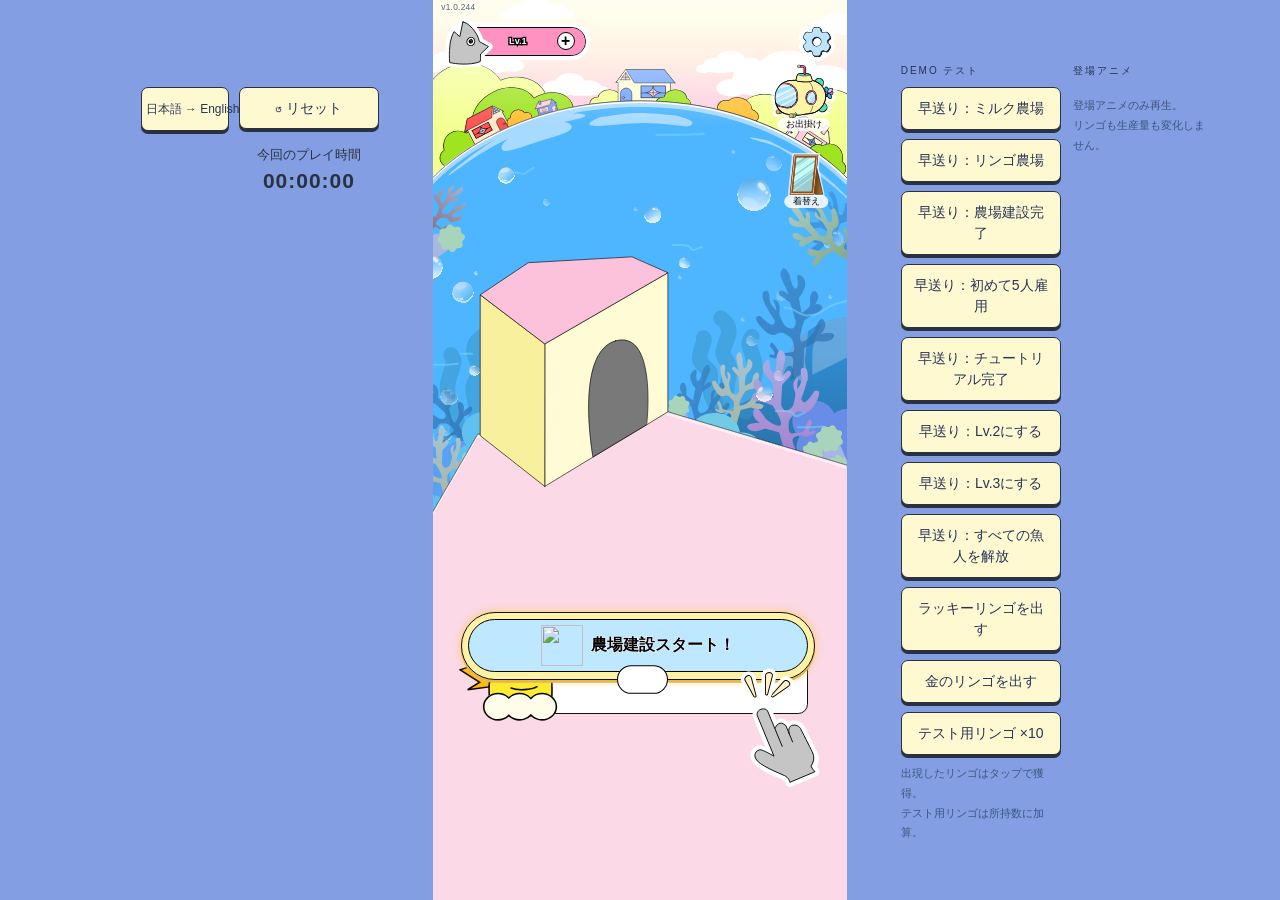
==== commit 66feb241: "fix: render dairy action buttons as inline SVG v1.0.244" ====
--- a/index.html
+++ b/index.html
@@ -1,68 +1,68 @@
 <!doctype html>
-<html lang="zh-CN" class="game-booting"><head><meta charset="utf-8"><meta name="viewport" content="width=device-width,initial-scale=1,viewport-fit=cover"><title>APPLE WORKS · 苹果农场</title><link rel="icon" href="data:,"><style>.game-booting .phone,.game-booting .phone *,.game-booting .phone:before{transition:none!important}.game-booting .golden-art,.game-booting .gold-edge-glow,.game-booting .gold-waterfall,.game-booting .button-aura,.game-booting #specialGlow,.game-booting #goldRain,.game-booting #frenzyTimer{visibility:hidden!important}</style><link rel="stylesheet" href="style.css?v=1.0.243"><link rel="stylesheet" href="fonts/fonts.css?v=1.0.243"><link rel="stylesheet" href="closet.css?v=1.0.243"></head>
-<body><main class="phone construction-phase"><object class="computer-factory-art computer-factory-scene" data-src="img/svg/level-three-scene.svg?v=1.0.243" type="image/svg+xml" aria-hidden="true" tabindex="-1"></object><object class="computer-factory-art computer-factory-conveyor" data-src="img/svg/level-three-conveyor.svg?v=1.0.243" type="image/svg+xml" aria-hidden="true" tabindex="-1"></object><object id="juiceFactoryScene" class="juice-factory-scene" data-src="img/svg/level-two-scene.svg?v=1.0.243" type="image/svg+xml" aria-hidden="true" tabindex="-1"></object><section id="milkFarmPreview" class="milk-farm-preview" aria-label="牛奶农场 Lv.1 画面预览" hidden><img id="milkLevelScene" class="milk-level-scene" alt="" hidden><div id="milkBuildScene" class="milk-build-scene"><img src="img/svg/milk-factory-level-one-build.svg?v=1.0.243" alt=""></div>
+<html lang="zh-CN" class="game-booting"><head><meta charset="utf-8"><meta name="viewport" content="width=device-width,initial-scale=1,viewport-fit=cover"><title>APPLE WORKS · 苹果农场</title><link rel="icon" href="data:,"><style>.game-booting .phone,.game-booting .phone *,.game-booting .phone:before{transition:none!important}.game-booting .golden-art,.game-booting .gold-edge-glow,.game-booting .gold-waterfall,.game-booting .button-aura,.game-booting #specialGlow,.game-booting #goldRain,.game-booting #frenzyTimer{visibility:hidden!important}</style><link rel="stylesheet" href="style.css?v=1.0.244"><link rel="stylesheet" href="fonts/fonts.css?v=1.0.244"><link rel="stylesheet" href="closet.css?v=1.0.244"></head>
+<body><main class="phone construction-phase"><object class="computer-factory-art computer-factory-scene" data-src="img/svg/level-three-scene.svg?v=1.0.244" type="image/svg+xml" aria-hidden="true" tabindex="-1"></object><object class="computer-factory-art computer-factory-conveyor" data-src="img/svg/level-three-conveyor.svg?v=1.0.244" type="image/svg+xml" aria-hidden="true" tabindex="-1"></object><object id="juiceFactoryScene" class="juice-factory-scene" data-src="img/svg/level-two-scene.svg?v=1.0.244" type="image/svg+xml" aria-hidden="true" tabindex="-1"></object><section id="milkFarmPreview" class="milk-farm-preview" aria-label="牛奶农场 Lv.1 画面预览" hidden><img id="milkLevelScene" class="milk-level-scene" alt="" hidden><div id="milkBuildScene" class="milk-build-scene"><img src="img/svg/milk-factory-level-one-build.svg?v=1.0.244" alt=""></div>
 <div id="milkBuildControls" class="milk-build-controls">
- <div class="build-guide-dialogue milk-build-guide"><img src="img/svg/build-guide-fish.svg?v=1.0.243" alt=""><span id="milkBuildGuideText" role="status" data-translated></span></div>
+ <div class="build-guide-dialogue milk-build-guide"><img src="img/svg/build-guide-fish.svg?v=1.0.244" alt=""><span id="milkBuildGuideText" role="status" data-translated></span></div>
  <button id="milkBuildButton" class="milk-build-button" disabled><span id="milkBuildLabel" data-translated></span></button>
  <span id="milkBuildCounter" class="milk-build-counter" aria-live="polite"></span>
- <img id="milkBuildFinger" class="milk-build-finger" src="img/svg/build-guide-tap.svg?v=1.0.243" alt="">
-</div></section><span class="game-version" aria-label="游戏版本1.0.243">v1.0.243</span>
+ <img id="milkBuildFinger" class="milk-build-finger" src="img/svg/build-guide-tap.svg?v=1.0.244" alt="">
+</div></section><span class="game-version" aria-label="游戏版本1.0.244">v1.0.244</span>
 <header><div id="farmUpgradeControls" class="nameplate">
   <button id="factoryEntry" class="level-pill" aria-label="升级农场" disabled>
-    <img src="img/svg/level-one-fish.svg?v=1.0.243" alt="">
+    <img src="img/svg/level-one-fish.svg?v=1.0.244" alt="">
     <b id="factoryProgressLabel">Lv.1</b><span class="level-plus" aria-hidden="true">+</span>
   </button>
   <button id="quickFactoryUpgrade" class="quick-factory-upgrade" disabled hidden>
-    <span>距离下一级</span><img src="img/svg/level-one-coin.svg?v=1.0.243" alt=""><b id="quickFactoryPrice"></b>
+    <span>距离下一级</span><img src="img/svg/level-one-coin.svg?v=1.0.244" alt=""><b id="quickFactoryPrice"></b>
   </button>
-</div></header><button class="settings" aria-label="设置"><img src="img/svg/level-one-settings.svg?v=1.0.243" alt=""></button>
-<section class="balance"><span class="apple-mark"><img src="img/svg/apple.svg" alt="苹果"></span><strong id="balance">0</strong><span class="coin-balance" aria-label="金币余额"><img src="img/svg/level-one-coin.svg?v=1.0.243" alt="金币"><b id="coinBalance">0</b></span></section><div class="rate" aria-label="每秒生产量"><svg class="rate-ticket" viewBox="0 0 300 74" preserveAspectRatio="none" aria-hidden="true"><defs><clipPath id="rateTicketClip"><path d="M1 1H106Q118 19 130 1H299V70H130Q118 52 106 70H1Z"/></clipPath></defs><path d="M1 4H106Q118 22 130 4H299V73H130Q118 55 106 73H1Z" fill="#000"/><g clip-path="url(#rateTicketClip)"><path d="M0 0H300V71H0Z" fill="#fff"/><path d="M0 0H118V71H0Z" fill="#CBFF8D"/></g><path d="M1 1H106Q118 19 130 1H299V70H130Q118 52 106 70H1Z" fill="none" stroke="#000" stroke-width="1" vector-effect="non-scaling-stroke"/></svg><span class="rate-unit"><img src="img/svg/apple.svg" alt="苹果">/s</span><b id="rate">0</b><span id="rateMultiplier" class="rate-multiplier" hidden aria-label="产能乘以七">×7</span></div>
-<button id="missionEntry" class="mission-entry" aria-label="查看任务" hidden><img src="img/svg/mission-icon.svg?v=1.0.243" alt=""><span id="missionDot" hidden></span></button>
+</div></header><button class="settings" aria-label="设置"><img src="img/svg/level-one-settings.svg?v=1.0.244" alt=""></button>
+<section class="balance"><span class="apple-mark"><img src="img/svg/apple.svg" alt="苹果"></span><strong id="balance">0</strong><span class="coin-balance" aria-label="金币余额"><img src="img/svg/level-one-coin.svg?v=1.0.244" alt="金币"><b id="coinBalance">0</b></span></section><div class="rate" aria-label="每秒生产量"><svg class="rate-ticket" viewBox="0 0 300 74" preserveAspectRatio="none" aria-hidden="true"><defs><clipPath id="rateTicketClip"><path d="M1 1H106Q118 19 130 1H299V70H130Q118 52 106 70H1Z"/></clipPath></defs><path d="M1 4H106Q118 22 130 4H299V73H130Q118 55 106 73H1Z" fill="#000"/><g clip-path="url(#rateTicketClip)"><path d="M0 0H300V71H0Z" fill="#fff"/><path d="M0 0H118V71H0Z" fill="#CBFF8D"/></g><path d="M1 1H106Q118 19 130 1H299V70H130Q118 52 106 70H1Z" fill="none" stroke="#000" stroke-width="1" vector-effect="non-scaling-stroke"/></svg><span class="rate-unit"><img src="img/svg/apple.svg" alt="苹果">/s</span><b id="rate">0</b><span id="rateMultiplier" class="rate-multiplier" hidden aria-label="产能乘以七">×7</span></div>
+<button id="missionEntry" class="mission-entry" aria-label="查看任务" hidden><img src="img/svg/mission-icon.svg?v=1.0.244" alt=""><span id="missionDot" hidden></span></button>
 <div id="missionPanel" class="mission-panel" role="dialog" aria-modal="true" aria-label="任务板" hidden>
- <img id="missionCloseTap" class="mission-close-tap" src="img/svg/sell-guide-tap.svg?v=1.0.243" alt="" hidden>
- <img class="mission-board-art" src="img/svg/mission-board.svg?v=1.0.243" alt="">
+ <img id="missionCloseTap" class="mission-close-tap" src="img/svg/sell-guide-tap.svg?v=1.0.244" alt="" hidden>
+ <img class="mission-board-art" src="img/svg/mission-board.svg?v=1.0.244" alt="">
  <button id="closeMission" aria-label="关闭任务板">×</button>
  <div id="missionList" class="mission-list" hidden></div>
  <article class="mission-task" id="missionTask">
-  <img src="img/svg/mission-task-fish.svg?v=1.0.243" alt="">
+  <img src="img/svg/mission-task-fish.svg?v=1.0.244" alt="">
   <div><b>雇用5名员工！</b><progress id="missionProgress" max="5" value="0"></progress><span id="missionCount">0/5</span></div>
-  <button id="claimMission" disabled><img src="img/svg/level-one-coin.svg?v=1.0.243" alt=""><span>+100</span></button>
+  <button id="claimMission" disabled><img src="img/svg/level-one-coin.svg?v=1.0.244" alt=""><span>+100</span></button>
  </article>
 </div>
-<div class="factory-hud"><section id="recruitGoal" class="recruit-goal"><b class="recruit-goal-title">目标：招募5名鱼人</b><div class="factory-entry-track" role="progressbar" aria-label="鱼人招募进度" aria-valuemin="0" aria-valuemax="5" id="recruitGoalTrack"><span id="recruitGoalFill" class="recruit-goal-fill"></span><span id="recruitGoalLabel" class="recruit-goal-label">0/5</span></div><div id="recruitGoalActions" class="recruit-goal-actions" hidden><button id="goalNewFarm">达成目标了！</button></div></section></div><section class="stage" aria-label="苹果农场展示"><div class="factory-art" id="factoryArt"><object id="operatingFactoryArt" class="operating-factory-art" role="img" aria-label="苹果农场与传送带" data="img/svg/apple-bg1-1-empty.svg?v=1.0.243" type="image/svg+xml" tabindex="-1"></object><svg id="basketCue" class="basket-cue" viewBox="0 0 100 70" aria-hidden="true"><path d="M7 20 75 3 97 18 91 54 30 68 5 51Z"/><path d="m5 51 25 17 61-14M7 20l23 17 67-19M30 37l-0 31"/></svg><svg id="constructionScene" class="construction-factory-art" xmlns="http://www.w3.org/2000/svg" role="img" aria-label="逐步建造的苹果农场" width="383.14337158203125" height="369.9350891113281" viewBox="0 0 383.14337158203125 369.9350891113281"><!-- construction-base:start --><g data-build-step="0" data-figma-node="4990:580" class="build-base"><svg x="0" y="34.15673828125" preserveAspectRatio="none" overflow="visible" style="display: block;" width="383.143" height="335.921" viewBox="0 0 383.143 335.921" fill="none" xmlns="http://www.w3.org/2000/svg" xmlns:xlink="http://www.w3.org/1999/xlink"><g id="f000"><g id="Rectangle 81"><path d="M54.6213 81.7811L140.478 71.0685L383.143 103.439V335.921H0V151.258L54.6213 81.7811Z" fill="#FBD9E6"/><mask id="stroke0_0_300" fill="white"><path d="M54.6213 81.7811L140.478 71.0685L383.143 103.439V335.921H0V151.258L54.6213 81.7811Z"/></mask><path d="M0 151.258L54.6213 81.7811L140.478 71.0685L383.143 103.439" stroke-width="0.375992" stroke="black" mask="url(#stroke0_0_300)"/></g><g id="Vector 79"><use xlink:href="#stroke1_0_300" fill="#FDDBEB"/><use xlink:href="#stroke1_0_300" fill="#FFFBD5"/><path d="M84.2236 105.303V40.0144L140.582 7.43979V71.1554L130.956 77.0463L106.28 91.8829L84.2236 105.303Z" stroke-width="0.281994" stroke-linecap="round" stroke="black"/></g><g id="Vector 80"><use xlink:href="#stroke2_0_300" fill="#FA93AE"/><use xlink:href="#stroke2_0_300" fill="#F8F09D"/><path d="M84.2238 40.0514L54.6216 17.5316V82.0671L84.164 105.303L84.2238 40.0514Z" stroke-width="0.281994" stroke="black"/></g><path id="Vector 81" d="M76.6422 2.81173L54.6216 17.5314L84.1979 40.0176L140.634 7.41286L124.128 0.142674L76.6422 2.81173Z" fill="#FCC2DB" stroke-width="0.281994" stroke="black"/><path id="Vector 82" d="M116.698 38.5683C97.4719 43.7507 106.267 91.8471 106.267 91.8471L130.904 77.0202C130.904 77.0202 135.924 33.3859 116.698 38.5683Z" fill="#797979" stroke-width="0.281994" stroke-linecap="round" stroke="black"/></g><defs><path id="stroke1_0_300" d="M84.2236 40.0144V105.303L106.28 91.8829L130.956 77.0463L140.582 71.1554V7.43979L84.2236 40.0144Z"/><path id="stroke2_0_300" d="M54.6216 17.5316L84.2238 40.0514L84.164 105.303L54.6216 82.0671V17.5316Z"/></defs></svg></g><!-- construction-base:end --></svg><object id="goldenFactoryArt" class="golden-art" aria-hidden="true" data="img/svg/apple-bg1-1-gold-empty.svg?v=1.0.243" type="image/svg+xml" tabindex="-1"></object></div></section>
+<div class="factory-hud"><section id="recruitGoal" class="recruit-goal"><b class="recruit-goal-title">目标：招募5名鱼人</b><div class="factory-entry-track" role="progressbar" aria-label="鱼人招募进度" aria-valuemin="0" aria-valuemax="5" id="recruitGoalTrack"><span id="recruitGoalFill" class="recruit-goal-fill"></span><span id="recruitGoalLabel" class="recruit-goal-label">0/5</span></div><div id="recruitGoalActions" class="recruit-goal-actions" hidden><button id="goalNewFarm">达成目标了！</button></div></section></div><section class="stage" aria-label="苹果农场展示"><div class="factory-art" id="factoryArt"><object id="operatingFactoryArt" class="operating-factory-art" role="img" aria-label="苹果农场与传送带" data="img/svg/apple-bg1-1-empty.svg?v=1.0.244" type="image/svg+xml" tabindex="-1"></object><svg id="basketCue" class="basket-cue" viewBox="0 0 100 70" aria-hidden="true"><path d="M7 20 75 3 97 18 91 54 30 68 5 51Z"/><path d="m5 51 25 17 61-14M7 20l23 17 67-19M30 37l-0 31"/></svg><svg id="constructionScene" class="construction-factory-art" xmlns="http://www.w3.org/2000/svg" role="img" aria-label="逐步建造的苹果农场" width="383.14337158203125" height="369.9350891113281" viewBox="0 0 383.14337158203125 369.9350891113281"><!-- construction-base:start --><g data-build-step="0" data-figma-node="4990:580" class="build-base"><svg x="0" y="34.15673828125" preserveAspectRatio="none" overflow="visible" style="display: block;" width="383.143" height="335.921" viewBox="0 0 383.143 335.921" fill="none" xmlns="http://www.w3.org/2000/svg" xmlns:xlink="http://www.w3.org/1999/xlink"><g id="f000"><g id="Rectangle 81"><path d="M54.6213 81.7811L140.478 71.0685L383.143 103.439V335.921H0V151.258L54.6213 81.7811Z" fill="#FBD9E6"/><mask id="stroke0_0_300" fill="white"><path d="M54.6213 81.7811L140.478 71.0685L383.143 103.439V335.921H0V151.258L54.6213 81.7811Z"/></mask><path d="M0 151.258L54.6213 81.7811L140.478 71.0685L383.143 103.439" stroke-width="0.375992" stroke="black" mask="url(#stroke0_0_300)"/></g><g id="Vector 79"><use xlink:href="#stroke1_0_300" fill="#FDDBEB"/><use xlink:href="#stroke1_0_300" fill="#FFFBD5"/><path d="M84.2236 105.303V40.0144L140.582 7.43979V71.1554L130.956 77.0463L106.28 91.8829L84.2236 105.303Z" stroke-width="0.281994" stroke-linecap="round" stroke="black"/></g><g id="Vector 80"><use xlink:href="#stroke2_0_300" fill="#FA93AE"/><use xlink:href="#stroke2_0_300" fill="#F8F09D"/><path d="M84.2238 40.0514L54.6216 17.5316V82.0671L84.164 105.303L84.2238 40.0514Z" stroke-width="0.281994" stroke="black"/></g><path id="Vector 81" d="M76.6422 2.81173L54.6216 17.5314L84.1979 40.0176L140.634 7.41286L124.128 0.142674L76.6422 2.81173Z" fill="#FCC2DB" stroke-width="0.281994" stroke="black"/><path id="Vector 82" d="M116.698 38.5683C97.4719 43.7507 106.267 91.8471 106.267 91.8471L130.904 77.0202C130.904 77.0202 135.924 33.3859 116.698 38.5683Z" fill="#797979" stroke-width="0.281994" stroke-linecap="round" stroke="black"/></g><defs><path id="stroke1_0_300" d="M84.2236 40.0144V105.303L106.28 91.8829L130.956 77.0463L140.582 71.1554V7.43979L84.2236 40.0144Z"/><path id="stroke2_0_300" d="M54.6216 17.5316L84.2238 40.0514L84.164 105.303L54.6216 82.0671V17.5316Z"/></defs></svg></g><!-- construction-base:end --></svg><object id="goldenFactoryArt" class="golden-art" aria-hidden="true" data="img/svg/apple-bg1-1-gold-empty.svg?v=1.0.244" type="image/svg+xml" tabindex="-1"></object></div></section>
 <div class="fish-character-shadow" aria-hidden="true"></div><div id="purchaseSpeech" class="purchase-speech" role="status" hidden><svg class="speech-outline" viewBox="0 0 410 85" preserveAspectRatio="none" aria-hidden="true"><path id="speechPath" d="M51 .5H389Q409.5 .5 409.5 21V64Q409.5 84.5 389 84.5H51Q30.5 84.5 30.5 64V39L.5 26L30.5 25V21Q30.5 .5 51 .5Z" fill="white" stroke="black" stroke-width="1" vector-effect="non-scaling-stroke" stroke-linejoin="round"/></svg><span class="speech-copy"><span id="speechMeasure" class="speech-measure" aria-hidden="true">哦，又来新人了。</span><span id="speechText" class="speech-text">哦，又来新人了。</span></span></div><div id="factoryStartupPrompt" class="purchase-speech" role="status" hidden><svg class="speech-outline" viewBox="0 0 410 85" preserveAspectRatio="none" aria-hidden="true"><path d="M51 .5H389Q409.5 .5 409.5 21V64Q409.5 84.5 389 84.5H51Q30.5 84.5 30.5 64V39L.5 26L30.5 25V21Q30.5 .5 51 .5Z" fill="white" stroke="black" stroke-width="1" vector-effect="non-scaling-stroke" stroke-linejoin="round"/></svg><span class="speech-text"><span id="factoryStartupHint">手动点击生产按钮 5 次，启动机器！</span><br><strong id="factoryStartupProgress">0/5</strong></span></div><iframe class="fish-character" src="about:blank" title="奶鱼角色，可拖动头部、身体和四肢" scrolling="no"></iframe>
-<section id="wardrobeView" class="wardrobe-view" aria-label="衣橱" hidden><button id="wardrobeBack" class="wardrobe-back"><svg viewBox="0 0 32 26" aria-hidden="true"><path d="M13 3L3 11L13 19M4 11H21Q29 11 29 18Q29 24 21 24H17" fill="none" stroke="currentColor" stroke-width="3" stroke-linecap="round" stroke-linejoin="round"/></svg><span>返回农场</span></button><div class="wardrobe-side-actions"><button id="wardrobeGacha" class="wardrobe-side wardrobe-gacha"><img src="img/svg/capsule.svg" alt="扭蛋机"><span class="action-caption">扭蛋</span></button><button id="wardrobeOutdoor" class="wardrobe-side wardrobe-outdoor outdoor-button" aria-label="外出，暂未开放"><img src="img/svg/outdoor.svg?v=sub95" alt="外出"><span class="action-caption">外出</span></button></div><section class="wardrobe-inventory" aria-labelledby="wardrobeTitle"><div class="wardrobe-toolbar"><h2 id="wardrobeTitle"><svg viewBox="0 0 36 34" aria-hidden="true"><path d="M11 2L16 4H20L25 2L34 10L29 18L25 15V32H11V15L7 18L2 10Z" fill="#ffbe62" stroke="#000" stroke-width="1" stroke-linejoin="round"/></svg><span>衣橱</span></h2><div class="wardrobe-tabs" role="group" aria-label="服装类型"><button id="clearWardrobe">清除所有服装</button><span class="wardrobe-tab-divider" aria-hidden="true"></span><button data-wardrobe-mode="single" aria-pressed="true">单品</button><button data-wardrobe-mode="suit" aria-pressed="false">套装</button></div></div><div class="wardrobe-legend"><span><i class="wearing-key"></i>已穿着 <i class="selected-key"></i>选中</span></div><div id="wardrobeScroll" class="wardrobe-scroll" tabindex="0" aria-label="服装栏，可上下滚动"><div id="wardrobeSlots" class="wardrobe-slots"></div></div></section></section><section class="actions"><button id="openGacha" class="box capsule" aria-label="衣柜换装"><img src="img/svg/level-one-mirror.svg?v=1.0.243" alt="衣柜换装"><span class="action-caption">换装</span></button><button id="produce" class="produce" aria-label="生产苹果"><span class="produce-visual" aria-hidden="true"><img src="img/svg/grow-apple-button.svg?v=1.0.243" alt=""></span><small id="clickValue" hidden>每次 +1</small></button><button id="sellCrate" class="sell-crate" disabled aria-label="卖出苹果箱"><span class="sell-crate-visual" aria-hidden="true" data-apple-src="img/svg/sell-apple-boxes-button.svg?v=1.0.243" data-juice-src="img/svg/sell-apple-juice-boxes-button.svg?v=1.0.243" data-laptop-src="img/svg/sell-apple-laptop-button.svg?v=1.0.243"><img src="img/svg/sell-apple-boxes-button.svg?v=1.0.243" alt=""></span><small id="crateProgress" class="sell-crate-progress">0箱＝0/30</small><span class="sell-crate-reward" id="sellCrateReward"><b id="crateReward">+0</b></span><span class="sell-crate-cta" aria-hidden="true" data-apple-src="img/svg/sell-apple-boxes-cta.svg?v=1.0.243" data-juice-src="img/svg/sell-apple-juice-boxes-cta.svg?v=1.0.243" data-laptop-src="img/svg/sell-apple-laptop-cta.svg?v=1.0.243"><img src="img/svg/sell-apple-boxes-cta.svg?v=1.0.243" alt=""></span></button><div class="capsule-wrap wardrobe-entry"><button id="openShop" class="capsule outdoor-button" aria-label="外出，暂未开放"><img src="img/svg/level-one-submarine.svg?v=1.0.243" alt="外出"><span class="action-caption">外出</span><span id="vendingDot" hidden></span></button></div></section>
+<section id="wardrobeView" class="wardrobe-view" aria-label="衣橱" hidden><button id="wardrobeBack" class="wardrobe-back"><svg viewBox="0 0 32 26" aria-hidden="true"><path d="M13 3L3 11L13 19M4 11H21Q29 11 29 18Q29 24 21 24H17" fill="none" stroke="currentColor" stroke-width="3" stroke-linecap="round" stroke-linejoin="round"/></svg><span>返回农场</span></button><div class="wardrobe-side-actions"><button id="wardrobeGacha" class="wardrobe-side wardrobe-gacha"><img src="img/svg/capsule.svg" alt="扭蛋机"><span class="action-caption">扭蛋</span></button><button id="wardrobeOutdoor" class="wardrobe-side wardrobe-outdoor outdoor-button" aria-label="外出，暂未开放"><img src="img/svg/outdoor.svg?v=sub95" alt="外出"><span class="action-caption">外出</span></button></div><section class="wardrobe-inventory" aria-labelledby="wardrobeTitle"><div class="wardrobe-toolbar"><h2 id="wardrobeTitle"><svg viewBox="0 0 36 34" aria-hidden="true"><path d="M11 2L16 4H20L25 2L34 10L29 18L25 15V32H11V15L7 18L2 10Z" fill="#ffbe62" stroke="#000" stroke-width="1" stroke-linejoin="round"/></svg><span>衣橱</span></h2><div class="wardrobe-tabs" role="group" aria-label="服装类型"><button id="clearWardrobe">清除所有服装</button><span class="wardrobe-tab-divider" aria-hidden="true"></span><button data-wardrobe-mode="single" aria-pressed="true">单品</button><button data-wardrobe-mode="suit" aria-pressed="false">套装</button></div></div><div class="wardrobe-legend"><span><i class="wearing-key"></i>已穿着 <i class="selected-key"></i>选中</span></div><div id="wardrobeScroll" class="wardrobe-scroll" tabindex="0" aria-label="服装栏，可上下滚动"><div id="wardrobeSlots" class="wardrobe-slots"></div></div></section></section><section class="actions"><button id="openGacha" class="box capsule" aria-label="衣柜换装"><img src="img/svg/level-one-mirror.svg?v=1.0.244" alt="衣柜换装"><span class="action-caption">换装</span></button><button id="produce" class="produce" aria-label="生产苹果"><span class="produce-visual" aria-hidden="true"><img src="img/svg/grow-apple-button.svg?v=1.0.244" alt=""></span><small id="clickValue" hidden>每次 +1</small></button><button id="sellCrate" class="sell-crate" disabled aria-label="卖出苹果箱"><span class="sell-crate-visual" aria-hidden="true" data-apple-src="img/svg/sell-apple-boxes-button.svg?v=1.0.244" data-juice-src="img/svg/sell-apple-juice-boxes-button.svg?v=1.0.244" data-laptop-src="img/svg/sell-apple-laptop-button.svg?v=1.0.244"><img src="img/svg/sell-apple-boxes-button.svg?v=1.0.244" alt=""></span><small id="crateProgress" class="sell-crate-progress">0箱＝0/30</small><span class="sell-crate-reward" id="sellCrateReward"><b id="crateReward">+0</b></span><span class="sell-crate-cta" aria-hidden="true" data-apple-src="img/svg/sell-apple-boxes-cta.svg?v=1.0.244" data-juice-src="img/svg/sell-apple-juice-boxes-cta.svg?v=1.0.244" data-laptop-src="img/svg/sell-apple-laptop-cta.svg?v=1.0.244"><img src="img/svg/sell-apple-boxes-cta.svg?v=1.0.244" alt=""></span></button><div class="capsule-wrap wardrobe-entry"><button id="openShop" class="capsule outdoor-button" aria-label="外出，暂未开放"><img src="img/svg/level-one-submarine.svg?v=1.0.244" alt="外出"><span class="action-caption">外出</span><span id="vendingDot" hidden></span></button></div></section>
 <button id="guideTouchSurface" class="guide-touch-surface" aria-label="显示完整对话或继续教學" hidden></button>
 <div id="growGuideShade" class="grow-guide-shade" aria-hidden="true" hidden></div>
 <div id="growGuide" class="grow-guide" hidden>
- <img class="grow-guide-tap" src="img/svg/build-guide-tap.svg?v=1.0.243" alt="">
- <img class="hire-guide-tap" src="img/svg/sell-guide-tap.svg?v=1.0.243" alt="">
- <img class="sell-guide-tap" src="img/svg/sell-guide-tap.svg?v=1.0.243" alt="">
+ <img class="grow-guide-tap" src="img/svg/build-guide-tap.svg?v=1.0.244" alt="">
+ <img class="hire-guide-tap" src="img/svg/sell-guide-tap.svg?v=1.0.244" alt="">
+ <img class="sell-guide-tap" src="img/svg/sell-guide-tap.svg?v=1.0.244" alt="">
  <div class="grow-guide-dialogue" role="status">
-  <img src="img/svg/build-guide-fish.svg?v=1.0.243" alt="">
+  <img src="img/svg/build-guide-fish.svg?v=1.0.244" alt="">
   <span id="growGuideText" data-translated></span>
  </div>
 </div>
 <div class="build-guide-shade" aria-hidden="true"></div>
 <section id="constructionPanel" class="construction-panel" aria-label="建造农场">
  <div class="build-guide-dialogue" role="status">
-  <img src="img/svg/build-guide-fish.svg?v=1.0.243" alt="">
+  <img src="img/svg/build-guide-fish.svg?v=1.0.244" alt="">
   <span id="buildGuideText"></span>
  </div>
  <button id="buildFactory" class="build-factory"><img src="img/svg/setting.svg" alt=""><span id="buildFactoryLabel">开始建造农场！</span></button>
  <span id="buildGuideRemaining" class="build-guide-remaining" aria-hidden="true"></span>
- <img class="build-guide-tap" src="img/svg/build-guide-tap.svg?v=1.0.243" alt="">
+ <img class="build-guide-tap" src="img/svg/build-guide-tap.svg?v=1.0.244" alt="">
 </section><section class="building-shop"><div class="shop-head"><h1 aria-label="鱼人募集"><b>招募板</b></h1></div><div id="buildings" class="building-list"></div></section>
 <div class="frenzy-timer" id="frenzyTimer" hidden><div class="frenzy-timer-label"><b>黄金狂热 ×7</b><span id="frenzyCountdown"></span></div><progress id="frenzyProgress" max="20" value="0" aria-label="黄金狂热剩余时间"></progress></div><div class="gold-waterfall" aria-hidden="true"><svg class="gold-wave" viewBox="0 0 400 180" preserveAspectRatio="none" aria-hidden="true"><defs><linearGradient id="waterGold" x1="0" y1="0" x2="0" y2="1"><stop stop-color="#FCF043" stop-opacity=".8"/><stop offset=".25" stop-color="#ffe62e" stop-opacity=".45"/><stop offset="1" stop-color="#fff36b" stop-opacity="0"/></linearGradient></defs><path d="M0 22Q50 -12 100 22T200 22T300 22T400 22V180H0Z" fill="url(#waterGold)"/><path d="M0 22Q50 -12 100 22T200 22T300 22T400 22" fill="none" stroke="#FCF043" stroke-width="3"/></svg><svg class="gold-wave" viewBox="0 0 400 180" preserveAspectRatio="none" aria-hidden="true"><defs><linearGradient id="waterGold2" x1="0" y1="0" x2="0" y2="1"><stop stop-color="#FCF043" stop-opacity=".8"/><stop offset=".25" stop-color="#ffe62e" stop-opacity=".45"/><stop offset="1" stop-color="#fff36b" stop-opacity="0"/></linearGradient></defs><path d="M0 22Q50 -12 100 22T200 22T300 22T400 22V180H0Z" fill="url(#waterGold2)"/><path d="M0 22Q50 -12 100 22T200 22T300 22T400 22" fill="none" stroke="#FCF043" stroke-width="3"/></svg><svg class="gold-wave" viewBox="0 0 400 180" preserveAspectRatio="none" aria-hidden="true"><defs><linearGradient id="waterGold3" x1="0" y1="0" x2="0" y2="1"><stop stop-color="#FCF043" stop-opacity=".8"/><stop offset=".25" stop-color="#ffe62e" stop-opacity=".45"/><stop offset="1" stop-color="#fff36b" stop-opacity="0"/></linearGradient></defs><path d="M0 22Q50 -12 100 22T200 22T300 22T400 22V180H0Z" fill="url(#waterGold3)"/><path d="M0 22Q50 -12 100 22T200 22T300 22T400 22" fill="none" stroke="#FCF043" stroke-width="3"/></svg></div><div id="goldRain" class="gold-rain" aria-hidden="true"></div><div class="button-aura" aria-hidden="true"></div><div class="gold-edge-glow" aria-hidden="true"></div><div id="specialGlow" class="special-glow" hidden aria-hidden="true"></div><div id="specialLayer" class="special-layer"></div><div id="buildingCard" class="building-card" role="dialog" aria-label="鱼人介绍" hidden><div class="card-head"><b id="cardName"></b><span class="card-price"><i id="cardBulk">x1</i><img src="img/svg/coin.svg" alt="金币"><span id="cardPrice"></span></span></div><p id="cardDesc" class="card-desc"></p><hr><p id="cardPer" class="card-line"></p><p id="cardOwned" class="card-line"></p><p id="cardTotal" class="card-line"></p><button id="cardBuy" class="card-buy">招募</button></div><div id="shopShade" class="shop-shade" hidden aria-hidden="true"></div><button id="openingDialogue" class="opening-dialogue" type="button" hidden>
-  <img src="img/svg/opening-dialogue.svg?v=1.0.243" alt="">
-  <img src="img/svg/opening-dialogue-highlight.svg?v=1.0.243" alt="" hidden>
+  <img src="img/svg/opening-dialogue.svg?v=1.0.244" alt="">
+  <img src="img/svg/opening-dialogue-highlight.svg?v=1.0.244" alt="" hidden>
   <span id="openingDialogueText">好嘞！</span>
  </button></main><aside class="debug-reset" aria-label="测试重置"><button id="languageSwitch" aria-label="切换语言">中文 → 日本語</button><button id="restart">↺ 重新开始</button><div class="play-time"><span>本轮游戏时间</span><strong id="playTime">00:00:00</strong><div class="level-times" id="milestoneTimes" hidden><span id="constructionTimeRow" hidden><i>农场建造完成</i><b id="constructionTime"></b></span><span id="fiveEmployeesTimeRow" hidden><i>首次雇满5人</i><b id="fiveEmployeesTime"></b></span><span id="firstFarmUpgradeTimeRow" hidden><i>首次农场升级</i><b id="firstFarmUpgradeTime"></b></span></div></div></aside><aside class="debug-events" aria-label="游戏测试"><div class="demo-column"><small>DEMO 测试</small><button id="testMilkFarm">快进：牛奶农场</button><button id="testAppleFarm">快进：苹果农场</button><button id="testBuildComplete">快进：农场建造完成</button><button id="testFiveEmployees">快进：首次雇满5人</button><button id="testTutorialComplete">快进：完成教学</button><button id="testFarmLevelTwo">快進：升級到lv.2</button><button id="testFarmLevelThree">快進：升級到lv.3</button><button id="testUnlockAllRecruits">快進：解鎖所有魚人</button><button id="testLucky">刷新幸运苹果</button><button id="testGolden">刷新金苹果</button><button id="testApples" title="测试用：余额至少补到100万，之后每次乘10；同步计入累计产量">测试苹果 ×10</button><p>随机苹果需点击领取。<br>测试苹果直接加入余额。</p></div><div class="demo-column"><small>进场动画</small><div id="spawnGrid" class="spawn-grid"></div><p>只播放进场动画，<br>不花苹果也不加产能。</p></div></aside><dialog id="constructionCompleteDialog" class="construction-complete-dialog" aria-labelledby="constructionCompleteTitle"><h2 id="constructionCompleteTitle">农场建成啦！</h2><p>招募员工，让苹果农场发展壮大</p><div class="construction-complete-tip">拥有至少 <strong>5名员工</strong> 后<br>就能放心去建新农场</div><button id="beginOperation">开始经营</button></dialog><dialog id="newFarmDialog" class="new-farm-dialog" aria-labelledby="newFarmTitle"><button id="closeNewFarm" class="new-farm-close" aria-label="关闭">×</button><h2 id="newFarmTitle">开设新农场</h2><p id="recruitGoalIntro" hidden>你已招满5名鱼人！接下来可以开设新农场，或升级这座农场。</p><p>换一座农场，体验新的经营方式。这里的鱼人会继续工作，当前农场常态秒产的10%将带到下一座农场。</p><div class="farm-inheritance"><div><span>当前常态秒产</span><b id="farmCurrentCps"></b></div><div><span>下一农场继承10%</span><b id="farmInheritedCps"></b></div></div><p id="newFarmContinueHint">也可以继续经营：招募更多员工、升级农场，提高每秒产量。</p><p id="newFarmEntryHint">等农场发展壮大后，随时都能从右上角的升级农场界面开设新农场。</p><div class="new-farm-actions"><button id="confirmNewFarm">开设新农场</button><button id="goalContinue">继续经营</button></div><p id="goalUnavailable" hidden role="status">此功能还未开放</p></dialog><dialog id="factoryUpgradeDialog" class="fish-upgrade-dialog factory-upgrade-dialog" aria-labelledby="factoryStageTitle"><span class="cn-upgrade-heading">升级到下一级</span><button id="closeFactoryUpgrade" class="upgrade-close" aria-label="关闭农场升级">×</button><h2 id="factoryStageTitle"></h2><p id="factoryMilestone" role="status" hidden></p><p id="factoryStageCount"></p><div class="farm-dialog-level" id="factoryStageProgress">lv.1</div><section id="factoryNext"><h3 id="factoryNextName"></h3><p class="upgrade-caption">本次升级效果</p><div id="factoryNextEffect"></div><p class="upgrade-caption">升级价格</p><div class="upgrade-price"><img src="img/svg/coin.svg" alt="金币"><b id="factoryNextPrice"></b></div><button id="confirmFactoryUpgrade">升级</button><p id="factoryNextHint"></p></section><p id="missionUpgradeHint" class="mission-upgrade-hint" data-translated></p><p id="factoryComplete" hidden>农场已完成全部升级！</p><button id="openNewFactory" hidden>开设新农场</button><p id="newFactoryNotice" role="status" hidden>此功能还未开放</p></dialog><dialog id="shopDialog" class="vending-dialog" aria-label="自动贩卖机"><section class="vending-machine"><header class="vending-header"><button id="viewItems" class="view-items" aria-disabled="true">查看道具 <span id="itemCount">0</span></button><button id="closeShop" class="vending-close" aria-label="关闭自动贩卖机"><span></span></button></header><div class="vending-interior"><div class="vending-shelves" aria-hidden="true"><div></div><div></div><div></div></div><div id="upgrades" class="vending-grid"></div><p id="emptyShop" class="vending-empty" hidden>暂无可升级道具。</p><div class="vending-outlet" aria-hidden="true"></div><div class="vending-slot" aria-hidden="true"></div><section id="itemDetail" class="item-detail" hidden aria-live="polite"><div class="item-detail-head"><b id="itemName"></b><span class="item-detail-price"><img src="img/svg/coin.svg" alt="金币"><span id="itemPrice"></span></span></div><p id="itemDescription"></p><button id="buyItem">购买</button></section></div><i class="vending-foot left" aria-hidden="true"></i><i class="vending-foot right" aria-hidden="true"></i></section></dialog><dialog id="catalogDialog" class="catalog-dialog" aria-label="道具一览"><div class="catalog-head"><div><h2>道具一览</h2><p class="catalog-count">共 <b id="catalogTotal">0</b> 件道具 · 已拥有 <b id="catalogOwned">0</b></p></div><button id="closeCatalog" class="catalog-close" aria-label="关闭道具一览">×</button></div><p class="catalog-note">按价格从低到高排列，这里只做展示，不能购买。</p><div id="catalogGrid" class="catalog-grid"></div><section id="catalogDetail" class="catalog-detail" hidden aria-live="polite"><div class="catalog-detail-head"><b id="catalogName"></b><span id="catalogStatus" class="catalog-status"></span><span class="catalog-detail-price"><img src="img/svg/coin.svg" alt="金币"><span id="catalogPrice"></span></span></div><p id="catalogDescription"></p><p id="catalogUnlock" class="catalog-unlock"></p></section></dialog><dialog id="settingsDialog" class="settings-dialog" aria-label="设置">
  <div class="settings-artboard">
   <div id="settingsPanelArt" class="settings-art" aria-hidden="true"></div>
   <button id="closeSettings" class="settings-hit settings-close" aria-label="关闭设置"></button>
-  <button id="sfxToggle" class="settings-hit settings-sfx" aria-label="效果音" aria-pressed="true"><img src="img/svg/settings-sfx-on.svg?v=1.0.243" alt=""></button>
-  <button id="musicToggle" class="settings-hit settings-music" aria-label="背景音乐" aria-pressed="true"><img src="img/svg/settings-music-off.svg?v=1.0.243" alt=""></button>
+  <button id="sfxToggle" class="settings-hit settings-sfx" aria-label="效果音" aria-pressed="true"><img src="img/svg/settings-sfx-on.svg?v=1.0.244" alt=""></button>
+  <button id="musicToggle" class="settings-hit settings-music" aria-label="背景音乐" aria-pressed="true"><img src="img/svg/settings-music-off.svg?v=1.0.244" alt=""></button>
   <button id="previousLanguage" class="settings-hit settings-language-prev" aria-label="上一种语言"></button>
   <span id="settingsLanguage" class="settings-language" aria-live="polite"></span>
   <button id="settingsStory" class="settings-hit settings-story" aria-label="STORY" aria-disabled="true"></button>
@@ -70,7 +70,7 @@
   <button id="resetFromSettings" class="settings-hit settings-reset" aria-label="重新开始，跳过教学"></button>
  </div>
 </dialog><dialog id="resetConfirmDialog" class="settings-confirm-dialog" aria-label="Reset confirmation"><img id="resetConfirmArt" alt=""><button id="cancelSettingsReset" class="settings-hit reset-cancel" aria-label="Cancel"></button><button id="confirmSettingsReset" class="settings-hit reset-confirm" aria-label="Reset"></button></dialog><dialog id="gachaDialog" class="gacha-dialog" aria-labelledby="gachaTitle">
- <header class="gacha-header"><h2 id="gachaTitle">扭蛋机</h2><span class="gacha-wallet"><img src="img/svg/level-one-coin.svg?v=1.0.243" alt=""><span id="gachaBalance"></span></span></header>
+ <header class="gacha-header"><h2 id="gachaTitle">扭蛋机</h2><span class="gacha-wallet"><img src="img/svg/level-one-coin.svg?v=1.0.244" alt=""><span id="gachaBalance"></span></span></header>
  <p id="gachaPrice"></p>
  <div class="gacha-scene">
   <div id="gachaMachineRig" class="gacha-machine-rig"><svg xmlns="http://www.w3.org/2000/svg" xmlns:xlink="http://www.w3.org/1999/xlink" width="228" height="366" viewBox="86 212 228 366" fill="none" id="gachaMachine" class="gacha-machine" aria-hidden="true" focusable="false">
@@ -1302,9 +1302,9 @@
 <path id="stroke83_1389_132471" d="M139.409 445C139.409 440.913 142.723 437.6 146.809 437.6H250.809C254.896 437.6 258.209 440.913 258.209 445C258.209 449.087 254.896 452.4 250.809 452.4H146.809C142.723 452.4 139.409 449.087 139.409 445Z" />
 <path id="stroke102_1389_132471" d="M177.056 480.333C176.754 480.333 176.496 480.226 176.281 480.012C176.067 479.798 175.96 479.54 175.96 479.237V474.881C175.96 474.868 175.954 474.859 175.941 474.852C175.929 474.84 175.916 474.837 175.903 474.843L174.996 475.145C174.952 475.164 174.895 475.174 174.826 475.174C174.713 475.174 174.603 475.145 174.495 475.089C174.395 475.032 174.313 474.944 174.25 474.824C174.206 474.736 174.184 474.635 174.184 474.522C174.184 474.32 174.259 474.15 174.41 474.011L176.159 472.509C176.43 472.263 176.767 472.14 177.17 472.14C177.277 472.14 177.359 472.143 177.415 472.15C177.623 472.187 177.797 472.288 177.935 472.452C178.08 472.61 178.153 472.799 178.153 473.019V479.237C178.153 479.54 178.042 479.798 177.822 480.012C177.608 480.226 177.352 480.333 177.056 480.333ZM182.572 480.485C181.853 480.485 181.245 480.302 180.748 479.936C180.256 479.577 179.885 479.08 179.633 478.443C179.387 477.807 179.264 477.076 179.264 476.251C179.264 475.463 179.378 474.752 179.604 474.115C179.837 473.479 180.2 472.972 180.691 472.594C181.189 472.209 181.816 472.017 182.572 472.017C183.334 472.017 183.961 472.209 184.452 472.594C184.95 472.972 185.315 473.482 185.548 474.125C185.781 474.761 185.898 475.47 185.898 476.251C185.898 477.064 185.775 477.788 185.529 478.424C185.29 479.061 184.922 479.562 184.424 479.927C183.932 480.299 183.315 480.485 182.572 480.485ZM182.572 478.368C183.328 478.368 183.706 477.662 183.706 476.251C183.706 474.84 183.328 474.134 182.572 474.134C182.156 474.134 181.863 474.333 181.693 474.729C181.529 475.12 181.447 475.627 181.447 476.251C181.447 476.812 181.523 477.306 181.674 477.735C181.831 478.157 182.131 478.368 182.572 478.368ZM189.881 480.485C189.162 480.485 188.554 480.302 188.057 479.936C187.565 479.577 187.194 479.08 186.942 478.443C186.696 477.807 186.573 477.076 186.573 476.251C186.573 475.463 186.687 474.752 186.913 474.115C187.146 473.479 187.509 472.972 188 472.594C188.498 472.209 189.125 472.017 189.881 472.017C190.643 472.017 191.27 472.209 191.761 472.594C192.259 472.972 192.624 473.482 192.857 474.125C193.09 474.761 193.207 475.47 193.207 476.251C193.207 477.064 193.084 477.788 192.838 478.424C192.599 479.061 192.231 479.562 191.733 479.927C191.241 480.299 190.624 480.485 189.881 480.485ZM189.881 478.368C190.637 478.368 191.015 477.662 191.015 476.251C191.015 474.84 190.637 474.134 189.881 474.134C189.465 474.134 189.172 474.333 189.002 474.729C188.838 475.12 188.756 475.627 188.756 476.251C188.756 476.812 188.832 477.306 188.983 477.735C189.14 478.157 189.44 478.368 189.881 478.368Z" />
 <clipPath id="gachaCapsuleBowlClip"><circle cx="199.014" cy="350.192" r="101.3" /></clipPath></defs>
-</svg><img class="gacha-knob" src="img/gacha/knob.svg?v=1.0.243" alt=""><img id="gachaEjected" class="gacha-ejected" alt="" hidden></div>
-  <button id="gachaCapsuleButton" class="gacha-capsule" hidden><img src="img/gacha/capsule.svg?v=1.0.243" alt=""></button>
+</svg><img class="gacha-knob" src="img/gacha/knob.svg?v=1.0.244" alt=""><img id="gachaEjected" class="gacha-ejected" alt="" hidden></div>
+  <button id="gachaCapsuleButton" class="gacha-capsule" hidden><img src="img/gacha/capsule.svg?v=1.0.244" alt=""></button>
   <section id="gachaResult" class="gacha-result" aria-live="polite" hidden><div class="gacha-reveal-art" aria-hidden="true"><img id="gachaCapsuleTop" class="gacha-shell-top" alt=""><img id="gachaCapsuleBottom" class="gacha-shell-bottom" alt=""></div><b id="gachaNew"></b><div class="gacha-prize"><img id="gachaItemArt" alt=""></div><h3 id="gachaItemName"></h3><button id="gachaWear" class="gacha-primary">立即穿上！</button><button id="gachaAgain" class="gacha-secondary">再抽一次</button></section>
  </div>
  <button id="gachaDraw" class="gacha-primary">转动扭蛋！</button><p id="gachaHint" role="status"></p><button id="gachaClose" class="gacha-secondary">返回衣橱</button>
-</dialog><button id="mobileDemoToggle" class="mobile-demo-toggle" aria-haspopup="dialog" aria-controls="mobileDemoDialog">DEMO</button><dialog id="mobileDemoDialog" class="mobile-demo-dialog" aria-label="DEMO"><button id="closeMobileDemo" class="mobile-demo-close" aria-label="Close DEMO">×</button><div id="mobileDemoContent"></div></dialog><div id="toast" role="status"></div><div id="frenzyGlowLayer" aria-hidden="true"></div><div id="fx" aria-hidden="true"></div><canvas width="1" height="1" hidden></canvas><script src="i18n-en.js?v=1.0.243"></script><script src="i18n.js?v=1.0.243"></script><script src="character/embed-bundle.js?v=1.0.243"></script><script src="upgrades.js?v=1.0.243"></script><script src="wardrobe-data.js?v=1.0.243"></script><script src="factory-build-data.js?v=1.0.243"></script><script src="game.js?v=1.0.243"></script><script src="wardrobe-ui.js?v=1.0.243"></script><script src="gacha.js?v=1.0.243"></script><script src="milk-tutorial.js?v=1.0.243"></script></body></html>
+</dialog><button id="mobileDemoToggle" class="mobile-demo-toggle" aria-haspopup="dialog" aria-controls="mobileDemoDialog">DEMO</button><dialog id="mobileDemoDialog" class="mobile-demo-dialog" aria-label="DEMO"><button id="closeMobileDemo" class="mobile-demo-close" aria-label="Close DEMO">×</button><div id="mobileDemoContent"></div></dialog><div id="toast" role="status"></div><div id="frenzyGlowLayer" aria-hidden="true"></div><div id="fx" aria-hidden="true"></div><canvas width="1" height="1" hidden></canvas><script src="i18n-en.js?v=1.0.244"></script><script src="i18n.js?v=1.0.244"></script><script src="character/embed-bundle.js?v=1.0.244"></script><script src="upgrades.js?v=1.0.244"></script><script src="wardrobe-data.js?v=1.0.244"></script><script src="factory-build-data.js?v=1.0.244"></script><script src="game.js?v=1.0.244"></script><script src="wardrobe-ui.js?v=1.0.244"></script><script src="gacha.js?v=1.0.244"></script><script src="milk-tutorial.js?v=1.0.244"></script></body></html>
--- a/style.css
+++ b/style.css
@@ -1091,7 +1091,7 @@
 
 /* Apple Factory Level 1: SVG scenery with live game controls above it. */
 .phone:not(.wardrobe-open){
- background:#4eb5ff url("img/svg/level-one-scene.svg?v=1.0.243") center / 100% 100% no-repeat;
+ background:#4eb5ff url("img/svg/level-one-scene.svg?v=1.0.244") center / 100% 100% no-repeat;
 }
 .phone>header{top:2.5%;left:4%;right:3%;height:9cqw;justify-content:space-between}
 .phone .nameplate{
@@ -1284,13 +1284,13 @@
 /* Hiring Section artwork uses a 402 × 159 design grid. */
 .phone .building-shop{
  top:82.61%;border:0;border-radius:0;padding:0;overflow:visible;
- background:#edba69 url("img/svg/hiring/board.svg?v=1.0.243") center / 100% 100% no-repeat;
+ background:#edba69 url("img/svg/hiring/board.svg?v=1.0.244") center / 100% 100% no-repeat;
 }
 .phone .building-shop::before{display:none}
 .phone .building-shop .shop-head{position:absolute;inset:0 0 auto;height:18%;padding:0;z-index:6;pointer-events:none}
 .phone .building-shop .shop-head::before{
  content:'';position:absolute;left:35.82%;top:6.99%;width:28.36%;height:94.34%;
- background:url("img/svg/hiring/board-title.svg?v=1.0.243") center / 100% 100% no-repeat;
+ background:url("img/svg/hiring/board-title.svg?v=1.0.244") center / 100% 100% no-repeat;
 }
 .phone .building-shop h1{
  position:absolute;left:36.6%;top:11%;width:25.7%;height:82%;
@@ -1346,7 +1346,7 @@
 .recruit-price{
  position:absolute;inset:87.1% 0 3.45%;
  display:flex;align-items:center;justify-content:center;gap:.7cqw;padding:.1cqw .8cqw 0;
- background:url("img/svg/hiring/price.svg?v=1.0.243") center / 100% 100% no-repeat;
+ background:url("img/svg/hiring/price.svg?v=1.0.244") center / 100% 100% no-repeat;
  font:700 2.75cqw/1 Itim,sans-serif;color:#211a13;white-space:nowrap;pointer-events:none;
 }
 .recruit-price img{width:2.4cqw;height:2.4cqw}
@@ -1369,7 +1369,7 @@
 
 /* The first farm upgrade reveals the juice factory. */
 .phone.farm-level-two:not(.wardrobe-open){
- background-image:url("img/svg/level-two-scene.svg?v=1.0.243");
+ background-image:url("img/svg/level-two-scene.svg?v=1.0.244");
 }
 .farm-level-two .factory-art .operating-factory-art,
 .farm-level-two .factory-art .golden-art,
@@ -1393,7 +1393,7 @@
 
 /* Keep the Level 3 factory visible through later enhancements. */
 .phone.farm-level-three:not(.wardrobe-open){
- background-image:url("img/svg/level-three-scene.svg?v=1.0.243");
+ background-image:url("img/svg/level-three-scene.svg?v=1.0.244");
 }
 /* Match the resident's resting pose to the fishman at the right of the 402 × 874 design. */
 .phone.farm-level-three:not(.wardrobe-open) :is(.fish-character,.fish-character-shadow){
@@ -1470,7 +1470,7 @@
  inset:50% auto auto 50%;width:96.52cqw;height:26.12cqw;
  transform:translate(-50%,-50%);
  border:0;border-radius:0;
- background:url('img/svg/build-guide-button.svg?v=1.0.243') center / 100% 100% no-repeat;
+ background:url('img/svg/build-guide-button.svg?v=1.0.244') center / 100% 100% no-repeat;
 }
 .phone.build-tutorial .build-factory > img{opacity:0;position:absolute;left:9%}
 .phone.build-tutorial .build-factory > span{
@@ -1481,19 +1481,19 @@
 html:lang(ja) .phone.build-tutorial .build-factory > span{
  position:absolute;inset:0;color:transparent;-webkit-text-stroke:0;
  background:var(--build-label-art) center / 100% 100% no-repeat;
- --build-label-art:url('img/svg/build-label-progress.svg?v=1.0.243');
+ --build-label-art:url('img/svg/build-label-progress.svg?v=1.0.244');
 }
 html:lang(ja) .phone.build-tutorial .build-factory.build-not-started > span{
- --build-label-art:url('img/svg/build-label-start.svg?v=1.0.243');
+ --build-label-art:url('img/svg/build-label-start.svg?v=1.0.244');
 }
 html:lang(ja) .phone.build-tutorial.build-completed .build-factory > span{
  color:transparent;
- --build-label-art:url('img/svg/build-label-complete.svg?v=1.0.243');
+ --build-label-art:url('img/svg/build-label-complete.svg?v=1.0.244');
 }
 .build-guide-remaining{
  position:absolute;z-index:2;left:44.03%;top:78.72%;
  width:12.44cqw;height:6.97cqw;display:grid;place-items:center;
- background:url('img/svg/build-guide-count.svg?v=1.0.243') center / contain no-repeat;
+ background:url('img/svg/build-guide-count.svg?v=1.0.244') center / contain no-repeat;
  color:#000;font-size:3.5cqw;font-weight:900;
 }
 .build-guide-tap{
@@ -1501,7 +1501,7 @@
  width:25.5cqw;height:auto;
 }
 .phone.build-tutorial.build-completed .build-factory::before{
- background-image:url('img/svg/build-guide-button-complete.svg?v=1.0.243');
+ background-image:url('img/svg/build-guide-button-complete.svg?v=1.0.244');
 }
 .phone.build-tutorial.build-completed .build-factory > span{color:#a7470d}
 .build-completed .build-guide-tap{display:none}
@@ -1663,7 +1663,7 @@
  display:block;position:absolute;left:8.5%;top:89.3%;width:12.5cqw;height:auto;
 }
 .phone:is([data-hire-step="hireFirst"],[data-hire-step="employee"],[data-hire-step="rateFlying"],[data-hire-step="rate"],[data-hire-step="hireSkills"],[data-hire-step="hireHelp"]) .building-shop{
- background-image:linear-gradient(rgb(70 70 70 / 48%),rgb(70 70 70 / 48%)),url("img/svg/hiring/board.svg?v=1.0.243");
+ background-image:linear-gradient(rgb(70 70 70 / 48%),rgb(70 70 70 / 48%)),url("img/svg/hiring/board.svg?v=1.0.244");
 }
 .phone:is([data-hire-step="hireFirst"],[data-hire-step="employee"],[data-hire-step="rateFlying"],[data-hire-step="rate"],[data-hire-step="hireSkills"],[data-hire-step="hireHelp"]) :is(.shop-head,.recruit-card:not([data-building="0"])){
  filter:brightness(.69) contrast(.725);
@@ -1754,7 +1754,7 @@
 /* Apple Rate.svg supplies the frame and apple, with the live production value overlaid. */
 .phone .rate{
  width:19.403cqw;height:6.965cqw;padding:0;border:0;border-radius:0;
- background:url('img/svg/apple-rate.svg?v=1.0.243') center / 100% 100% no-repeat;
+ background:url('img/svg/apple-rate.svg?v=1.0.244') center / 100% 100% no-repeat;
  box-shadow:none;gap:0;
 }
 .phone .rate .rate-unit{display:none}
@@ -1793,7 +1793,7 @@
 }
 body:has(.phone[data-mission-step="11"]) .mission-upgrade-hint::before{
  content:'';position:absolute;left:-44px;top:-12px;width:70px;height:70px;
- background:url('img/svg/build-guide-fish.svg?v=1.0.243') center / contain no-repeat;
+ background:url('img/svg/build-guide-fish.svg?v=1.0.244') center / contain no-repeat;
 }
 
 /* Mission 9–11 returns to a guided overlay after normal play. */
@@ -1814,7 +1814,7 @@
  position:fixed;left:50%;top:var(--upgrade-panel-top,27vh);transform:translateX(-50%);
  margin:0;width:calc(var(--upgrade-game-width,402px) * 265 / 402);
  height:auto;aspect-ratio:265/188;max-height:none;padding:0;border:0;border-radius:0;
- overflow:visible;box-shadow:none;background:url('img/svg/next-level-panel.svg?v=1.0.243') center / 100% 100% no-repeat;
+ overflow:visible;box-shadow:none;background:url('img/svg/next-level-panel.svg?v=1.0.244') center / 100% 100% no-repeat;
 }
 #factoryUpgradeDialog :is(h2,#factoryStageCount,.farm-dialog-level,.upgrade-caption,#factoryNextEffect,#factoryNextHint,#openNewFactory){display:none}
 #factoryUpgradeDialog #factoryNext{position:absolute;inset:0}
@@ -1830,7 +1830,7 @@
  padding:0;border:0;border-radius:30px;box-shadow:none;background:none;color:transparent;font-size:0;
 }
 #factoryUpgradeDialog.can-upgrade #confirmFactoryUpgrade{
- background:url('img/svg/level-up-ready.svg?v=1.0.243') center / 100% 100% no-repeat;
+ background:url('img/svg/level-up-ready.svg?v=1.0.244') center / 100% 100% no-repeat;
 }
 #factoryUpgradeDialog.can-upgrade #confirmFactoryUpgrade::after{content:none}
 #factoryUpgradeDialog #closeFactoryUpgrade{
@@ -1931,8 +1931,8 @@
 html:lang(en) .grow-guide-dialogue{font-size:2.8cqw}
 html:lang(en) .build-guide-dialogue{font-size:2.7cqw}
 
-html:lang(en) #factoryUpgradeDialog{background-image:url('img/svg/next-level-panel-en.svg?v=1.0.243')}
-html:lang(zh-CN) #factoryUpgradeDialog{background-image:url('img/svg/next-level-panel-zh.svg?v=1.0.243')}
+html:lang(en) #factoryUpgradeDialog{background-image:url('img/svg/next-level-panel-en.svg?v=1.0.244')}
+html:lang(zh-CN) #factoryUpgradeDialog{background-image:url('img/svg/next-level-panel-zh.svg?v=1.0.244')}
 html:lang(en) .recruit-english{display:none}
 html:lang(en) .recruit-card:not(.locked) .recruit-name{inset:82% 1% 0;display:flex;align-items:center;justify-content:center;font-size:1.9cqw}
 html:lang(en) .mission-entry::after,html:lang(zh-CN) .mission-entry::after{content:'Missions';position:absolute;left:1%;right:1%;bottom:1%;height:18%;display:grid;place-items:center;background:#fff8db;border-radius:2cqw;color:#111;font:900 1.8cqw 'Futehodo Maru Gothic',sans-serif}
@@ -1982,10 +1982,10 @@
 .milk-build-scene>svg,.milk-build-scene>img{display:block;width:100%;height:100%}
 .milk-build-controls{pointer-events:none}
 .milk-build-guide{top:65.4%;font-family:var(--game-font)}
-.milk-build-button{position:absolute;left:6.846%;top:72.319%;width:86.07%;height:7.388%;padding:0;border:0;background:url('img/svg/build-guide-button.svg?v=1.0.243') center/112% 140% no-repeat;box-shadow:none;pointer-events:auto}
+.milk-build-button{position:absolute;left:6.846%;top:72.319%;width:86.07%;height:7.388%;padding:0;border:0;background:url('img/svg/build-guide-button.svg?v=1.0.244') center/112% 140% no-repeat;box-shadow:none;pointer-events:auto}
 .milk-build-button>span{color:#004a86;font:900 6.1cqw 'Futehodo Maru Gothic',var(--game-font);-webkit-text-stroke:1.2cqw white;paint-order:stroke fill}
 .milk-build-button:disabled{opacity:1;cursor:default}
-.milk-build-button.milk-build-ready{background-image:url('img/svg/build-guide-button-complete.svg?v=1.0.243')}
+.milk-build-button.milk-build-ready{background-image:url('img/svg/build-guide-button-complete.svg?v=1.0.244')}
 .milk-build-button.milk-build-ready>span{color:#a7470d}
 .milk-build-counter{position:absolute;top:79.2%;left:43%;width:14%;padding:.7cqw;border:1px solid #111;border-radius:5cqw;background:white;color:#111;text-align:center;font-size:3cqw}
 .milk-build-finger{position:absolute;left:75%;top:72.5%;width:23%;height:auto;transform-origin:30% 25%}
@@ -2058,18 +2058,18 @@
 .milk-live-hud>.milk-level{position:absolute;left:3%;top:9%;width:34%;height:75%;padding:0;background:none;border:0;border-radius:0;box-shadow:none}
 .milk-live-hud>.milk-coins,.milk-live-hud>.milk-stock{position:absolute;top:39.2692%;height:27.6154%;margin:0;padding:0;background:none;border:0;box-shadow:none;border-radius:0;font:900 3cqw 'Futehodo Maru Gothic',var(--game-font);color:#111;-webkit-text-stroke:.65cqw white;paint-order:stroke fill;text-align:center;line-height:1;display:flex;align-items:center;justify-content:center}
 .milk-live-hud>.milk-coins{left:44.7761%;width:13.2338%}.milk-live-hud>.milk-stock{left:69.6517%;width:15.9701%}
-.milk-live-produce{left:5.9701%;top:65.103%;width:87.0647%;height:6.1785%;display:block;gap:0;padding:0;border:0;border-radius:0;background:url('img/svg/milk-produce-frame.svg?v=1.0.243') center/100% 100% no-repeat;box-shadow:none}
+.milk-live-produce{left:5.9701%;top:65.103%;width:87.0647%;height:6.1785%;display:block;gap:0;padding:0;border:0;border-radius:0;background:url('img/svg/milk-produce-frame.svg?v=1.0.244') center/100% 100% no-repeat;box-shadow:none}
 .milk-produce-title{position:absolute;left:43.5%;top:12%;width:34%;text-align:center;font:900 3.65cqw 'Futehodo Maru Gothic',var(--game-font);line-height:1.2;color:#111;-webkit-text-stroke:.7cqw white;paint-order:stroke fill}
 .milk-produce-caption{position:absolute;left:36%;top:58%;width:48%;font-size:2.1cqw;font-weight:900;line-height:1.1;color:#111}
-.milk-live-sell{left:5.9701%;top:70.7094%;width:91.0448%;height:9.4966%;display:block;gap:0;padding:0;border:0;border-radius:0;background:url('img/svg/milk-sell-frame.svg?v=1.0.243') center/100% 100% no-repeat;box-shadow:none;text-align:center}
+.milk-live-sell{left:5.9701%;top:70.7094%;width:91.0448%;height:9.4966%;display:block;gap:0;padding:0;border:0;border-radius:0;background:url('img/svg/milk-sell-frame.svg?v=1.0.244') center/100% 100% no-repeat;box-shadow:none;text-align:center}
 .milk-live-sell:disabled{filter:none;opacity:1}
 .milk-sale-title{position:absolute;left:22%;top:36%;width:15%;font-size:2.25cqw;font-weight:900;line-height:1;color:#111;-webkit-text-stroke:.65cqw white;paint-order:stroke fill}
 .milk-sale-progress{position:absolute;left:19.7%;top:57%;width:17%;font-size:2.6cqw;line-height:1;white-space:nowrap;font-weight:900;color:#111;-webkit-text-stroke:.65cqw white;paint-order:stroke fill}
 .milk-reward-title{position:absolute;left:47%;top:36%;width:17%;font-size:2.3cqw;line-height:1;font-weight:900;color:#111;-webkit-text-stroke:.65cqw white;paint-order:stroke fill}
 .milk-sale-reward{position:absolute;left:52%;top:57%;width:11%;font-size:3cqw;font-weight:900;line-height:1;color:#111;-webkit-text-stroke:.65cqw white;paint-order:stroke fill}
 .milk-live-sell strong{position:absolute;left:68%;top:40%;width:23%;margin:0;padding:0;border:0;border-radius:0;background:none;box-shadow:none;font:900 5cqw 'Futehodo Maru Gothic',var(--game-font);line-height:1;color:#d45200;-webkit-text-stroke:1cqw white;paint-order:stroke fill}
-html:lang(ja) .milk-live-produce{background-image:url('img/svg/milk-produce-ja.svg?v=1.0.243')}
-html:lang(ja) .milk-live-sell{background-image:url('img/svg/milk-sell-ja.svg?v=1.0.243')}
+html:lang(ja) .milk-live-produce{background-image:url('img/svg/milk-produce-ja.svg?v=1.0.244')}
+html:lang(ja) .milk-live-sell{background-image:url('img/svg/milk-sell-ja.svg?v=1.0.244')}
 html:lang(ja) :is(.milk-produce-title,.milk-produce-caption,.milk-sale-title,.milk-reward-title,.milk-live-sell strong){visibility:hidden}
 .milk-live-sell:disabled::after{content:'';position:absolute;left:65.5%;top:26.5%;width:27%;height:59%;border-radius:7cqw;background:#bbb;mix-blend-mode:color;pointer-events:none}
 .milk-feed-hay{position:absolute;left:0;top:0;width:14%;height:auto;z-index:9;pointer-events:none;will-change:transform,opacity}
@@ -2114,7 +2114,7 @@
 .phone .milk-farm-preview[data-milk-guide-kind="hire"] .milk-tutorial-dialogue{left:var(--milk-hire-left);top:var(--milk-hire-top);width:var(--milk-hire-width)}
 .milk-farm-preview[data-milk-guide-kind="grow"] .milk-live-produce{animation:grow-guide-glow .9s ease-in-out infinite alternate}
 .milk-farm-preview:is([data-milk-tutorial="growComplete"],[data-milk-tutorial="start"]) .milk-live-produce{animation:none}
-.milk-farm-preview:is([data-milk-tutorial="hireFirst"],[data-milk-tutorial="employee"],[data-milk-tutorial="rateFlying"],[data-milk-tutorial="rate"],[data-milk-tutorial="hireSkills"],[data-milk-tutorial="hireHelp"]) .milk-live-hiring{background-image:linear-gradient(rgb(70 70 70 / 48%),rgb(70 70 70 / 48%)),url('img/svg/hiring/board.svg?v=1.0.243')}
+.milk-farm-preview:is([data-milk-tutorial="hireFirst"],[data-milk-tutorial="employee"],[data-milk-tutorial="rateFlying"],[data-milk-tutorial="rate"],[data-milk-tutorial="hireSkills"],[data-milk-tutorial="hireHelp"]) .milk-live-hiring{background-image:linear-gradient(rgb(70 70 70 / 48%),rgb(70 70 70 / 48%)),url('img/svg/hiring/board.svg?v=1.0.244')}
 .milk-farm-preview:is([data-milk-tutorial="hireFirst"],[data-milk-tutorial="employee"],[data-milk-tutorial="rateFlying"],[data-milk-tutorial="rate"],[data-milk-tutorial="hireSkills"],[data-milk-tutorial="hireHelp"]) :is(.milk-live-hiring .shop-head,.milk-live-hiring .recruit-card:not([data-building="0"])){filter:brightness(.69) contrast(.725)}
 .milk-farm-preview[data-milk-tutorial="click"] .milk-tutorial-finger{left:75%!important;top:64%!important;width:22.5cqw}
 .milk-farm-preview:is([data-milk-tutorial="balance"],[data-milk-tutorial="sellGoal"]) .milk-tutorial-finger{left:77%!important;top:64.5%!important;width:19cqw}
@@ -2209,12 +2209,12 @@
 .phone .milk-mission-task[data-mission=unlock] .milk-money-prize>span{font-size:2cqw;left:43%;right:7%;letter-spacing:0;-webkit-text-stroke:.223cqw #000}
 
 /* The Dairy upgrade panel shares Apple's original 265 × 188 SVG layout. */
-.milk-upgrade-panel{left:17.0398%;top:25.6293%;width:65.9204%;height:auto;aspect-ratio:265/188;padding:0;border:0;border-radius:0;box-shadow:none;overflow:visible;background:url('img/svg/next-level-panel.svg?v=1.0.243') center/100% 100% no-repeat}
+.milk-upgrade-panel{left:17.0398%;top:25.6293%;width:65.9204%;height:auto;aspect-ratio:265/188;padding:0;border:0;border-radius:0;box-shadow:none;overflow:visible;background:url('img/svg/next-level-panel.svg?v=1.0.244') center/100% 100% no-repeat}
 .milk-upgrade-panel>p{display:none}
 .milk-upgrade-panel>strong{position:absolute;left:40.8%;top:36.5%;width:35%;height:15.7%;display:flex;align-items:center;justify-content:center;gap:0;font-family:'Futehodo Maru Gothic',sans-serif;font-size:5.2cqw;font-weight:900;line-height:1;color:#ffe244;-webkit-text-stroke:.5cqw #111;paint-order:stroke fill}
 .milk-upgrade-panel>strong img{display:none}
 .milk-upgrade-panel .milk-level-ready{position:absolute;left:11.17%;top:62.02%;width:73.21%;height:25.8%;margin:0;padding:0;border:0;box-shadow:none;border-radius:30px;background:none;color:transparent;font-size:0;opacity:1}
-.milk-upgrade-panel.milk-upgrade-ready .milk-level-ready{background:url('img/svg/level-up-ready.svg?v=1.0.243') center/100% 100% no-repeat}
+.milk-upgrade-panel.milk-upgrade-ready .milk-level-ready{background:url('img/svg/level-up-ready.svg?v=1.0.244') center/100% 100% no-repeat}
 .milk-upgrade-panel>.milk-panel-close{left:83.47%;right:auto;top:2.77%;width:14.57%;height:20.53%;opacity:0}
 #factoryUpgradeDialog #factoryNextPrice{-webkit-text-stroke:calc(var(--upgrade-game-width,402px) * .005) #111}
 
@@ -2252,3 +2252,8 @@
 #factoryUpgradeDialog.can-upgrade .upgrade-ready-art,.milk-upgrade-ready .upgrade-ready-art{display:block}
 
 .milk-mission-art>svg,.milk-mission-art>img,.milk-money-prize-art>svg,.milk-money-prize-art>img,.milk-outfit-task-art>svg,.milk-outfit-task-art>img{display:block;width:100%;height:100%}
+
+/* Farm action artwork stays vector at mobile display resolutions. */
+.milk-live-produce,.milk-live-sell{background:none!important}
+.farm-button-art{position:absolute;inset:0;display:block;pointer-events:none}
+.farm-button-art>svg,.farm-button-art>img{display:block;width:100%;height:100%}
